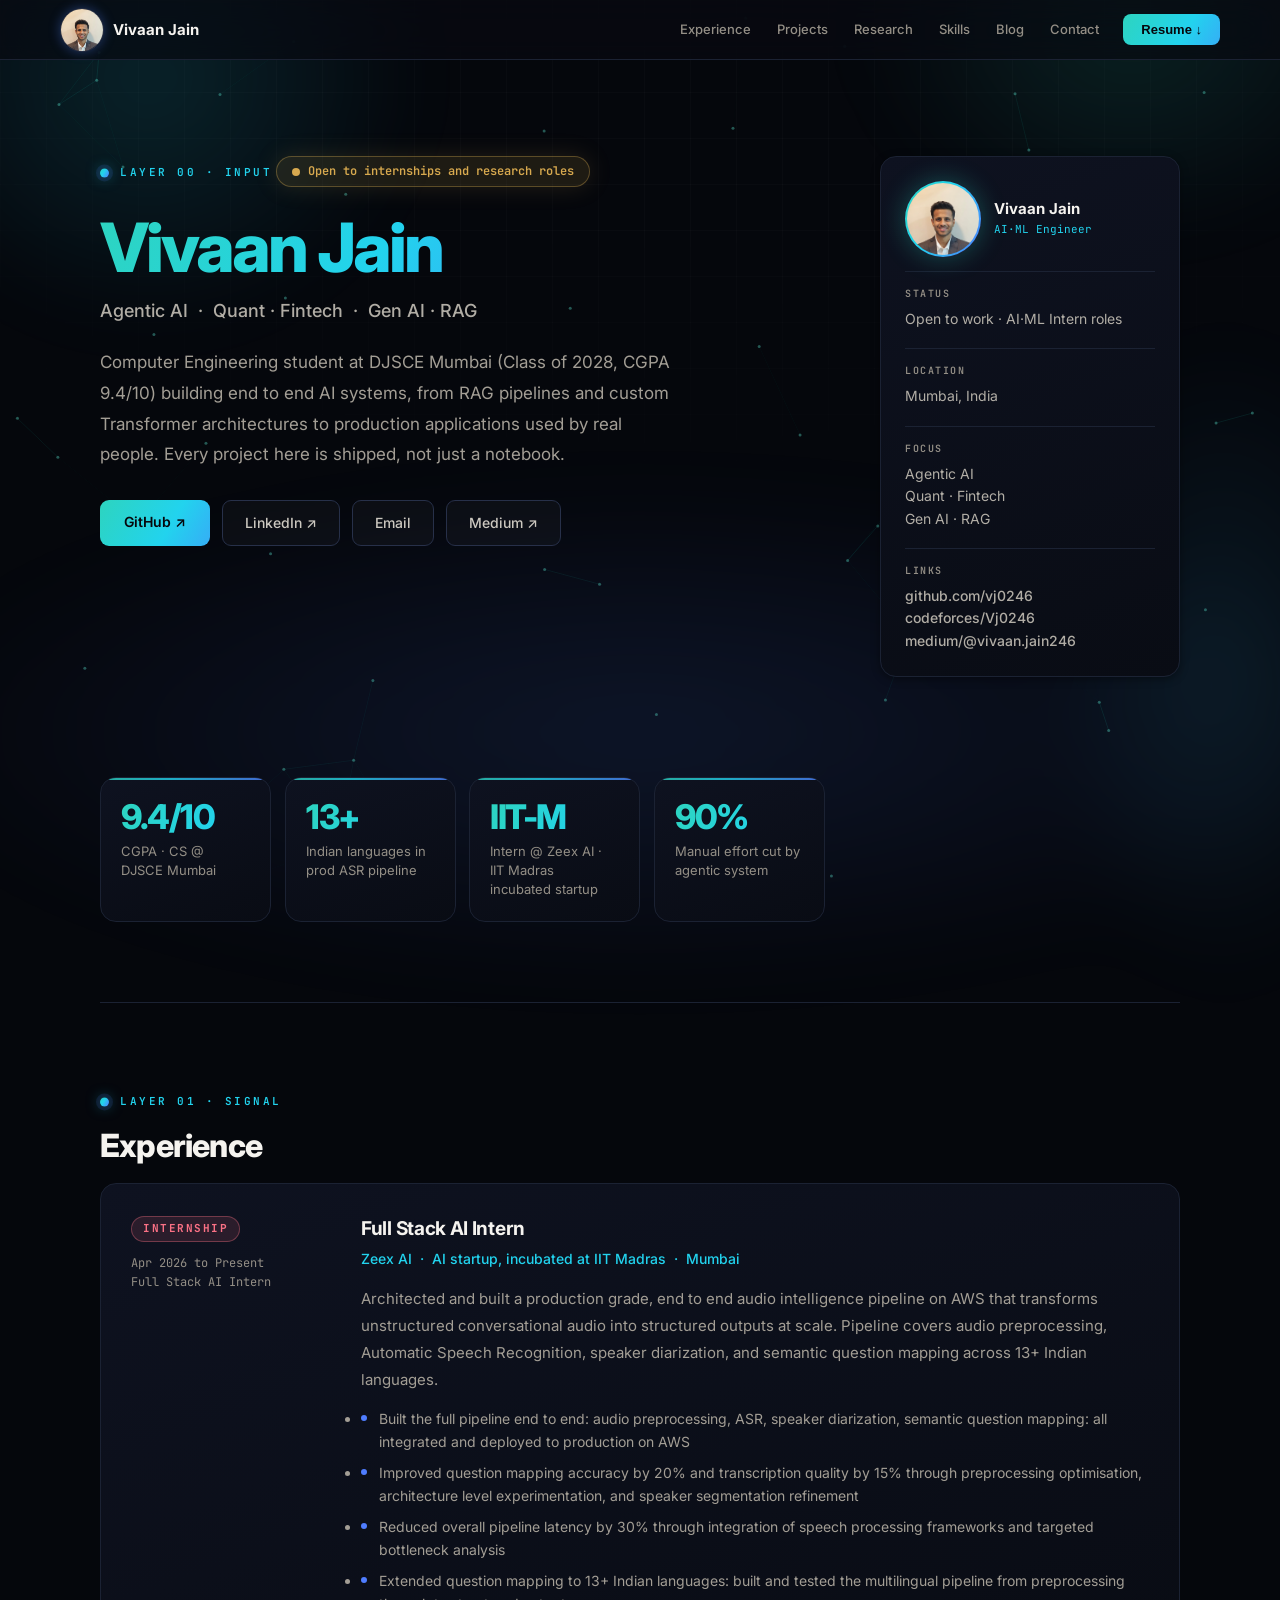
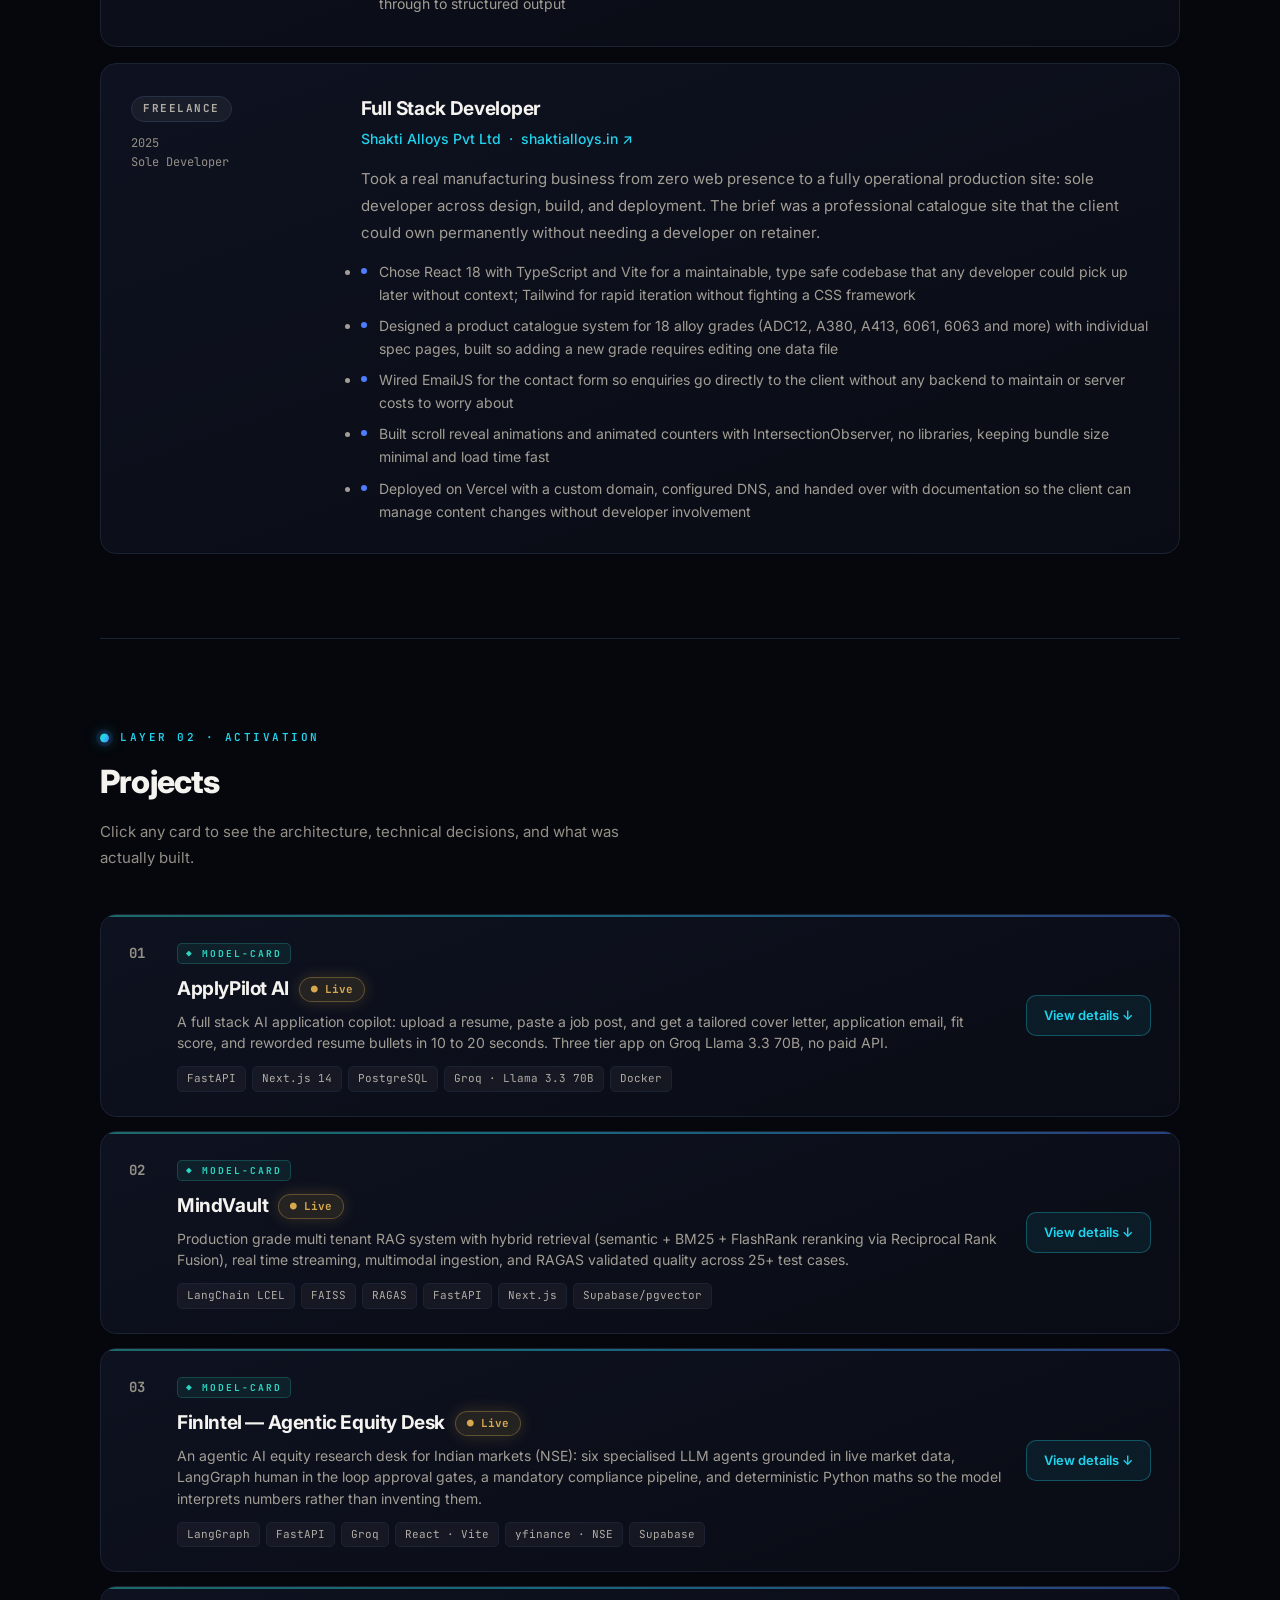
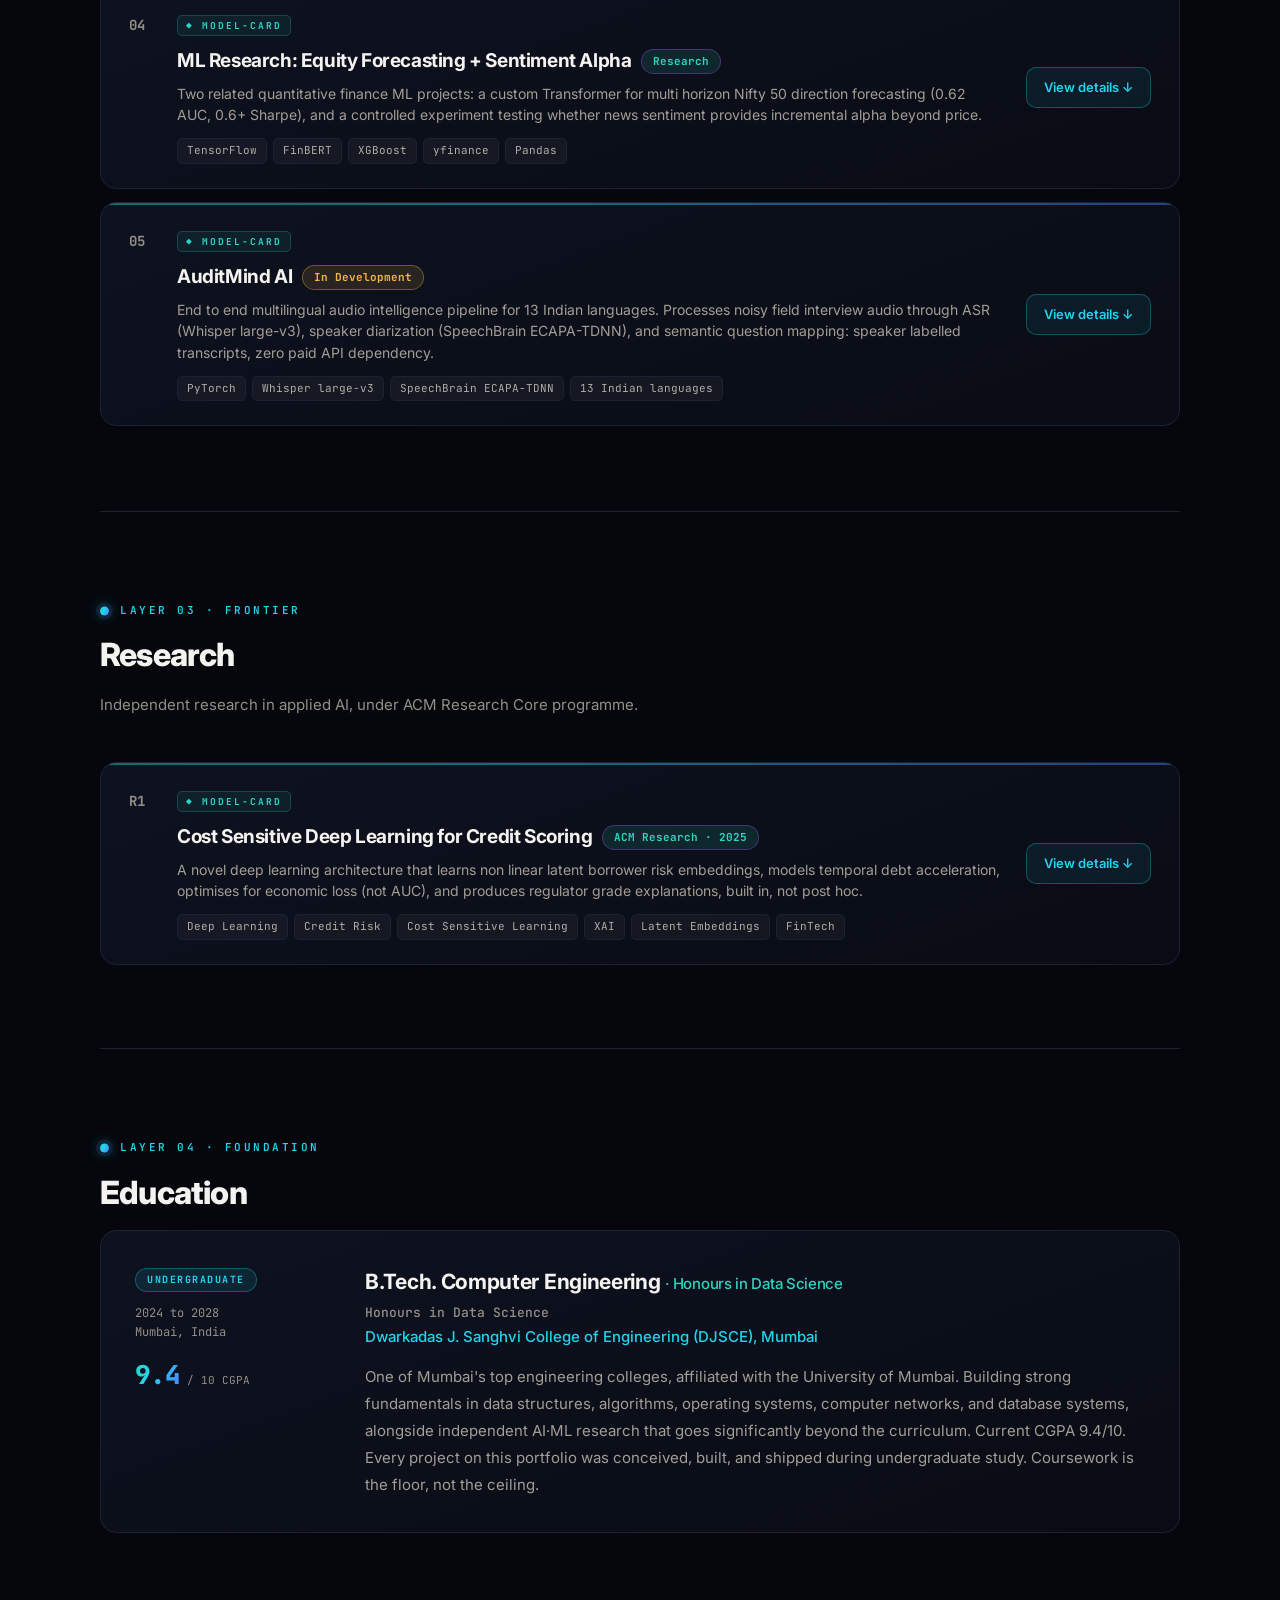
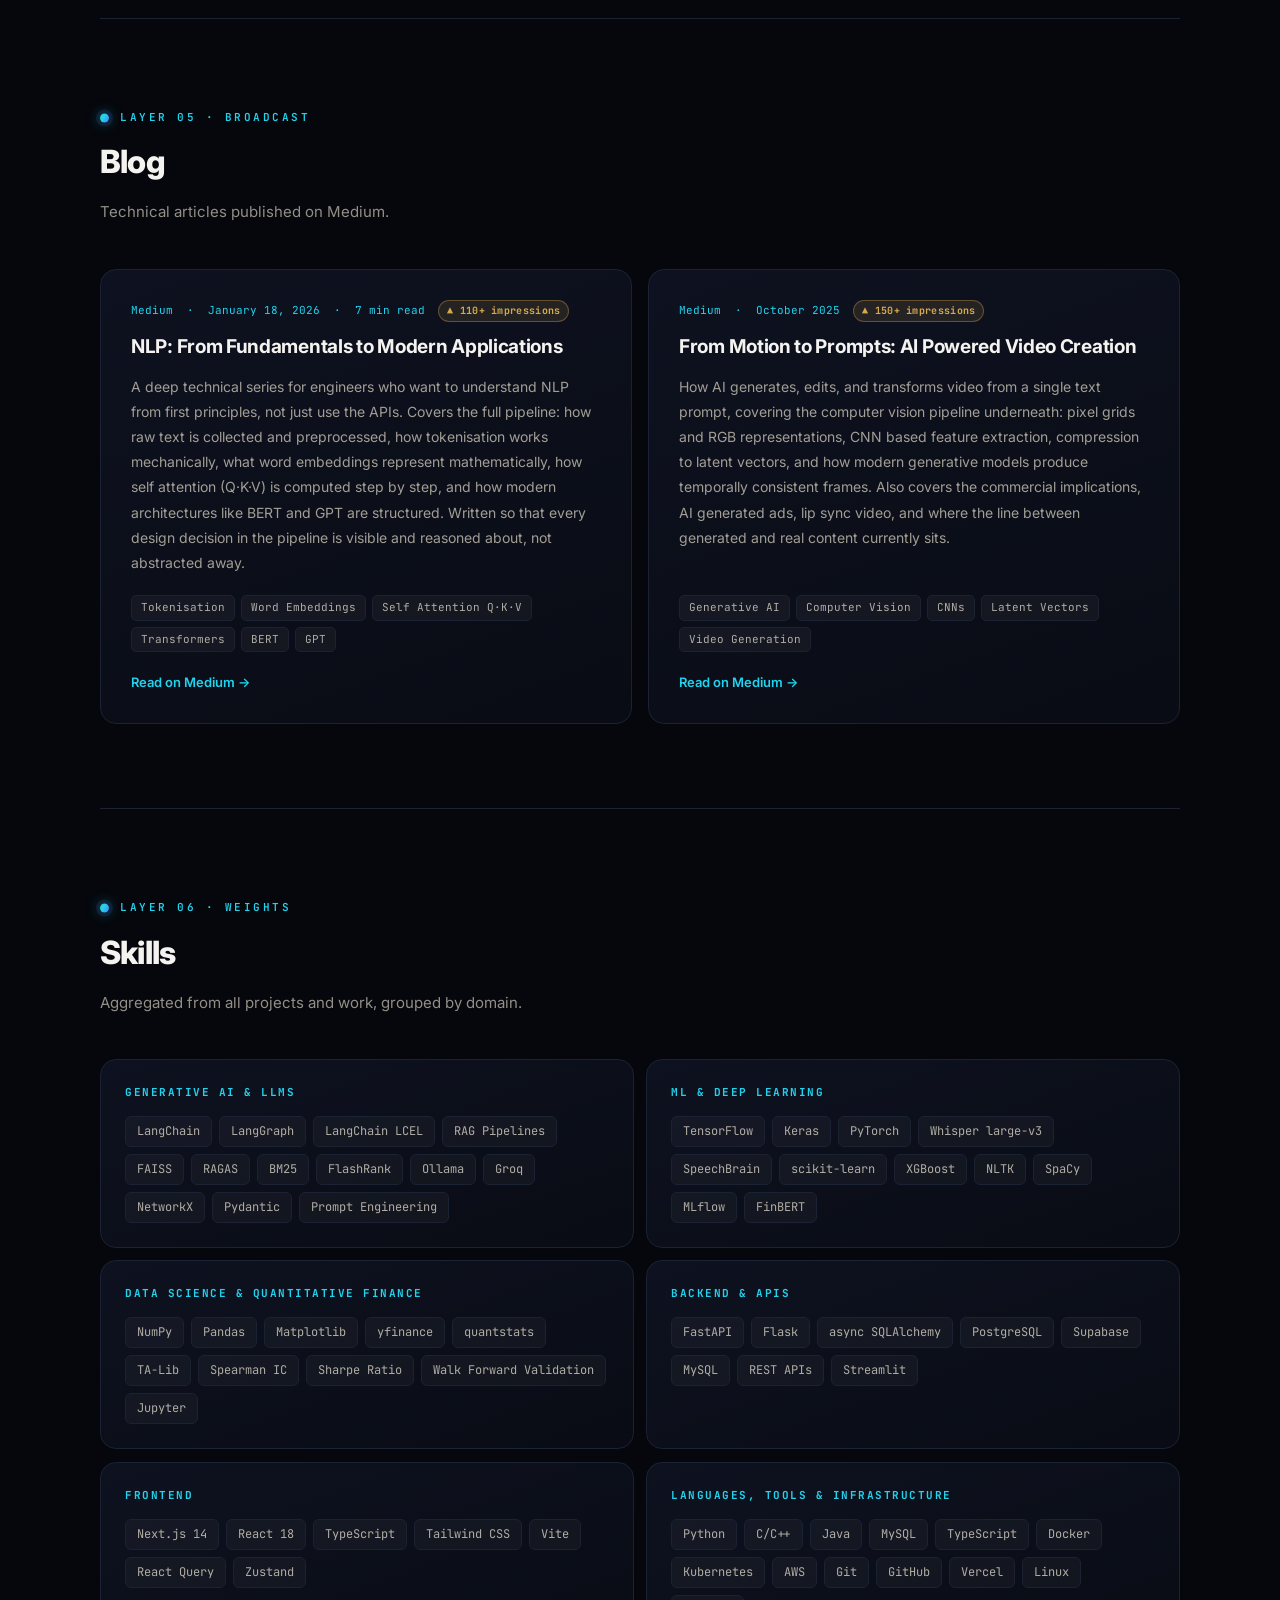
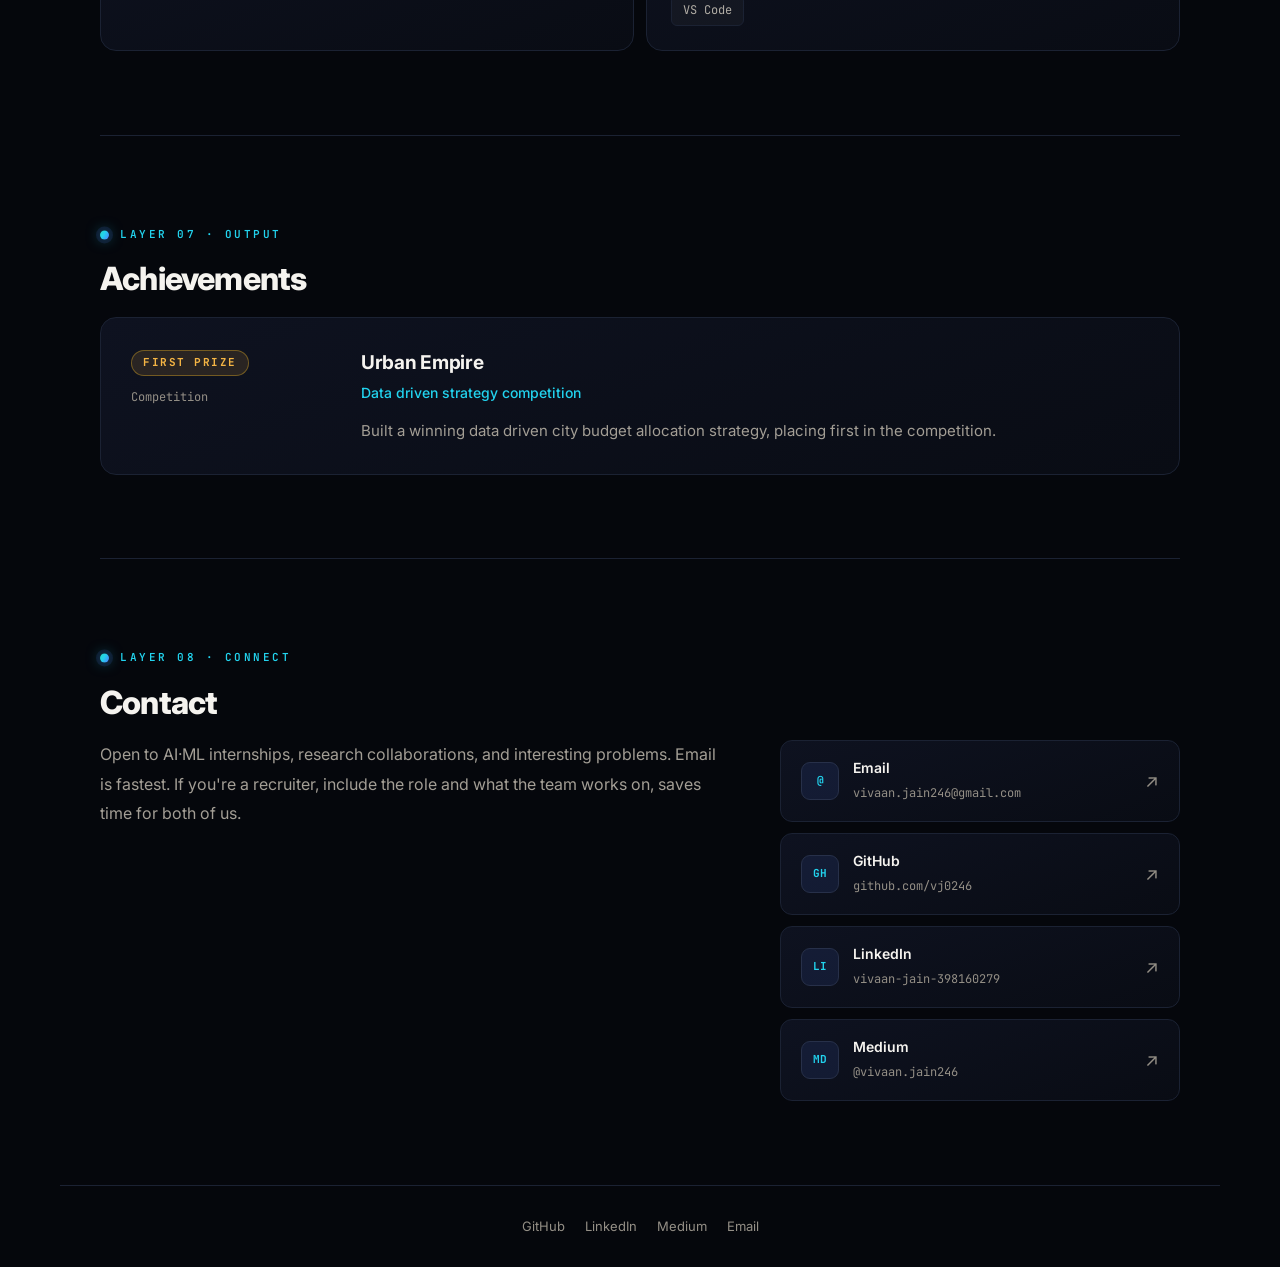
==== index.html @ 907b688e "feat(projects): reorder cards, add FinIntel agentic desk, sync ApplyPilot/MindVault to live repos - " ====
<!DOCTYPE html>
<html lang="en">
<head>
  <meta charset="UTF-8" />
  <meta name="viewport" content="width=device-width, initial-scale=1.0" />
  <title>Vivaan Jain, AI·ML Engineer</title>
  <meta name="description" content="Vivaan Jain, CS student at DJSCE Mumbai building RAG systems, custom Transformers, and production AI applications." />
  <link rel="icon" type="image/svg+xml" href="favicon.svg" />
  <meta name="theme-color" content="#07080d" />
  <link rel="preconnect" href="https://fonts.googleapis.com" />
  <link rel="preconnect" href="https://fonts.gstatic.com" crossorigin />
  <link href="https://fonts.googleapis.com/css2?family=Inter:wght@400;500;600;700;800&family=JetBrains+Mono:wght@400;500;600&display=swap" rel="stylesheet" />
  <link rel="stylesheet" href="css/style.css" />
  <script type="text/javascript">
    (function(c,l,a,r,i,t,y){
        c[a]=c[a]||function(){(c[a].q=c[a].q||[]).push(arguments)};
        t=l.createElement(r);t.async=1;t.src="https://www.clarity.ms/tag/"+i;
        y=l.getElementsByTagName(r)[0];y.parentNode.insertBefore(t,y);
    })(window, document, "clarity", "script", "xf1dtnla6j");
  </script>
</head>
<body>

<!-- ═══ CINEMATIC INTRO ═════════════════════════ -->
<div id="intro" aria-hidden="true">
  <div class="intro-inner">
    <div class="intro-mark"><span class="intro-dot"></span></div>
    <div class="intro-name">Vivaan Jain</div>
    <div class="intro-tag">AI·ML Engineer · Building shipped systems</div>
    <div class="intro-bar"><span></span></div>
    <div class="intro-skip">click anywhere to skip</div>
  </div>
</div>

<!-- ═══ NEURAL FIELD (global animated bg) ═══════ -->
<canvas id="neural-bg" aria-hidden="true"></canvas>
<div id="scroll-progress"></div>

<!-- ═══ NAV ═════════════════════════════════════ -->
<nav>
  <div class="nav-inner">
    <a class="nav-name" href="#hero"><img src="assets/vivaan.png" class="nav-avatar" alt="" />Vivaan Jain</a>
    <button class="nav-hamburger" id="hamburger" aria-label="Toggle menu"><span></span><span></span><span></span></button>
    <div class="nav-links" id="navLinks">
      <a href="#experience">Experience</a>
      <a href="#projects">Projects</a>
      <a href="#research">Research</a>
      <a href="#skills">Skills</a>
      <a href="#blog">Blog</a>
      <a href="#contact">Contact</a>
      <button class="nav-resume" onclick="document.getElementById('resumeModal').classList.add('open')">Resume ↓</button>
    </div>
  </div>
</nav>

<main class="page">

<!-- ═══ HERO ════════════════════════════════════ -->
<section id="hero">
  <div class="hero-left" data-reveal>
    <p class="section-eyebrow hero-eyebrow">Layer 00 · Input</p>
    <div class="status-pill">
      <span class="status-dot"></span>
      Open to internships and research roles
    </div>
    <h1 class="hero-name"><span class="grad-text">Vivaan Jain</span></h1>
    <p class="hero-role">Agentic AI &nbsp;·&nbsp; Quant · Fintech &nbsp;·&nbsp; Gen AI · RAG</p>
    <p class="hero-bio">
      Computer Engineering student at DJSCE Mumbai (Class of 2028, CGPA 9.4/10)
      building end to end AI systems, from RAG pipelines and custom Transformer
      architectures to production applications used by real people. Every project
      here is shipped, not just a notebook.
    </p>
    <div class="hero-ctas">
      <a href="https://github.com/vj0246" target="_blank" rel="noopener" class="btn-primary">GitHub ↗</a>
      <a href="https://www.linkedin.com/in/vivaan-jain-398160279" target="_blank" rel="noopener" class="btn-outline">LinkedIn ↗</a>
      <a href="mailto:vivaan.jain246@gmail.com" class="btn-outline">Email</a>
      <a href="https://medium.com/@vivaan.jain246" target="_blank" rel="noopener" class="btn-outline">Medium ↗</a>
    </div>
  </div>
  <div class="hero-sidebar d1" data-reveal>
    <div class="sidebar-id">
      <img src="assets/vivaan.png" alt="Vivaan Jain" class="avatar" loading="lazy" />
      <div>
        <div class="sid-name">Vivaan Jain</div>
        <div class="sid-role">AI·ML Engineer</div>
      </div>
    </div>
    <hr class="info-div">
    <div class="info-row">
      <div class="info-label">Status</div>
      <div class="info-val">Open to work · AI·ML Intern roles</div>
    </div>
    <hr class="info-div">
    <div class="info-row">
      <div class="info-label">Location</div>
      <div class="info-val">Mumbai, India</div>
    </div>
    <hr class="info-div">
    <div class="info-row">
      <div class="info-label">Focus</div>
      <div class="info-val">Agentic AI<br>Quant · Fintech<br>Gen AI · RAG</div>
    </div>
    <hr class="info-div">
    <div class="info-row">
      <div class="info-label">Links</div>
      <div class="info-val">
        <a href="https://github.com/vj0246" target="_blank" rel="noopener">github.com/vj0246</a><br>
        <a href="https://codeforces.com/profile/Vj0246" target="_blank" rel="noopener">codeforces/Vj0246</a><br>
        <a href="https://medium.com/@vivaan.jain246" target="_blank" rel="noopener">medium/@vivaan.jain246</a>
      </div>
    </div>
  </div>

  <div class="highlights">
    <div class="hl-card" data-reveal>
      <div class="hl-num grad-text" data-count="9.4" data-suffix="/10">0</div>
      <div class="hl-label">CGPA · CS @ DJSCE Mumbai</div>
    </div>
    <div class="hl-card d1" data-reveal>
      <div class="hl-num grad-text" data-count="13" data-suffix="+">0</div>
      <div class="hl-label">Indian languages in prod ASR pipeline</div>
    </div>
    <div class="hl-card d2" data-reveal>
      <div class="hl-num grad-text">IIT-M</div>
      <div class="hl-label">Intern @ Zeex AI · IIT Madras incubated startup</div>
    </div>
    <div class="hl-card d3" data-reveal>
      <div class="hl-num grad-text" data-count="90" data-suffix="%">0</div>
      <div class="hl-label">Manual effort cut by agentic system</div>
    </div>
  </div>
</section>


<section id="experience">
  <p class="section-eyebrow">Layer 01 · Signal</p>
  <h2 class="section-title">Experience</h2>

  <div class="exp-list">

    <!-- Zeex AI -->
    <div class="exp-card">
      <div class="exp-left">
        <span class="exp-badge intern">Internship</span>
        <div class="exp-period">Apr 2026 to Present<br>Full Stack AI Intern</div>
      </div>
      <div class="exp-right">
        <div class="exp-title">Full Stack AI Intern</div>
        <div class="exp-company">Zeex AI &nbsp;·&nbsp; AI startup, incubated at IIT Madras &nbsp;·&nbsp; Mumbai</div>
        <p class="exp-desc">
          Architected and built a production grade, end to end audio intelligence pipeline on AWS
          that transforms unstructured conversational audio into structured outputs at scale.
          Pipeline covers audio preprocessing, Automatic Speech Recognition, speaker diarization,
          and semantic question mapping across 13+ Indian languages.
        </p>
        <ul class="exp-bullets">
          <li>Built the full pipeline end to end: audio preprocessing, ASR, speaker diarization, semantic question mapping: all integrated and deployed to production on AWS</li>
          <li>Improved question mapping accuracy by 20% and transcription quality by 15% through preprocessing optimisation, architecture level experimentation, and speaker segmentation refinement</li>
          <li>Reduced overall pipeline latency by 30% through integration of speech processing frameworks and targeted bottleneck analysis</li>
          <li>Extended question mapping to 13+ Indian languages: built and tested the multilingual pipeline from preprocessing through to structured output</li>
        </ul>
      </div>
    </div>

    <!-- Shakti Alloys -->
    <div class="exp-card">
      <div class="exp-left">
        <span class="exp-badge freelance">Freelance</span>
        <div class="exp-period">2025<br>Sole Developer</div>
      </div>
      <div class="exp-right">
        <div class="exp-title">Full Stack Developer</div>
        <div class="exp-company">Shakti Alloys Pvt Ltd &nbsp;·&nbsp; <a href="https://www.shaktialloys.in" target="_blank" rel="noopener">shaktialloys.in ↗</a></div>
        <p class="exp-desc">
          Took a real manufacturing business from zero web presence to a fully operational
          production site: sole developer across design, build, and deployment.
          The brief was a professional catalogue site that the client could own permanently
          without needing a developer on retainer.
        </p>
        <ul class="exp-bullets">
          <li>Chose React 18 with TypeScript and Vite for a maintainable, type safe codebase that any developer could pick up later without context; Tailwind for rapid iteration without fighting a CSS framework</li>
          <li>Designed a product catalogue system for 18 alloy grades (ADC12, A380, A413, 6061, 6063 and more) with individual spec pages, built so adding a new grade requires editing one data file</li>
          <li>Wired EmailJS for the contact form so enquiries go directly to the client without any backend to maintain or server costs to worry about</li>
          <li>Built scroll reveal animations and animated counters with IntersectionObserver, no libraries, keeping bundle size minimal and load time fast</li>
          <li>Deployed on Vercel with a custom domain, configured DNS, and handed over with documentation so the client can manage content changes without developer involvement</li>
        </ul>
      </div>
    </div>

  </div>
</section>


<section id="projects">
  <p class="section-eyebrow">Layer 02 · Activation</p>
  <h2 class="section-title">Projects</h2>
  <p class="section-sub">Click any card to see the architecture, technical decisions, and what was actually built.</p>

  <div class="proj-list">

    <details class="proj-card" id="proj-applypilot">
      <summary class="proj-summary">
        <div class="ps-left">
          <span class="proj-num">01</span>
          <div class="proj-info">
            <div class="proj-title-row">
              <span class="proj-name">ApplyPilot AI</span>
              <span class="badge live">● Live</span>
            </div>
            <p class="proj-tagline">A full stack AI application copilot: upload a resume, paste a job post, and get a tailored cover letter, application email, fit score, and reworded resume bullets in 10 to 20 seconds. Three tier app on Groq Llama 3.3 70B, no paid API.</p>
            <div class="proj-tags">
              <span class="tag">FastAPI</span><span class="tag">Next.js 14</span>
              <span class="tag">PostgreSQL</span><span class="tag">Groq · Llama 3.3 70B</span>
              <span class="tag">Docker</span>
            </div>
          </div>
        </div>
        <span class="expand-label">
          <span class="close-text">View details ↓</span>
          <span class="open-text">Close ↑</span>
        </span>
      </summary>

      <div class="proj-detail">
        <div>
          <div class="detail-block">
            <div class="detail-h">What it does</div>
            <div class="detail-text">
              <p>Upload a resume, paste a job posting, and in 10 to 20 seconds ApplyPilot returns a cover letter, an application email, a fit score, adapted resume bullets, and grounded answers to custom application questions. Resume and job parsing extract structured profiles; the fit score is computed in plain Python before any model call; generation runs through Groq's free Llama 3.3 70B. A real status pipeline (ready → approved → submitted → interviewing → offered/rejected) tracks every application.</p>
              <p>The AI never invents experience. Resume adaptation carries explicit prompt level constraints: reword existing bullets to hit JD keywords, never add a skill or change a date. It was tested specifically by feeding a resume missing an obvious JD keyword to confirm it reframes rather than fabricates.</p>
            </div>
          </div>

          <div class="detail-block">
            <div class="detail-h">Architecture</div>
            <div class="arch-diagram">
              <div class="arch-flow">
                <div class="arch-node">Next.js 14<br><small>upload · paste JD</small></div>
                <span class="arch-arr">→</span>
                <div class="arch-node key">FastAPI<br><small>JWT REST · BackgroundTasks</small></div>
                <span class="arch-arr">→</span>
                <div class="arch-node key">Groq · Llama 3.3 70B<br><small>3 sequential calls</small></div>
                <span class="arch-arr">→</span>
                <div class="arch-node">PostgreSQL<br><small>profiles · application state</small></div>
              </div>
              <div class="arch-note">
                Fit scoring is pure Python skill set intersection before any LLM call: transparent and fast, and it tells the user exactly why the score is what it is.
                Three Groq calls per application (cover letter, email, resume adaptation) run sequentially inside one FastAPI BackgroundTask: no queue, no broker.
                The whole stack runs in three Docker containers via Docker Compose; PostgreSQL persists profiles, documents, and lifecycle across five tables.
                Groq free tier (Llama 3.3 70B) for every generation: no OpenAI key, no per call cost.
              </div>
            </div>
          </div>

          <div class="detail-block">
            <div class="detail-h">Technical depth</div>
            <ul class="detail-bullets">
              <li>Three tier app: Next.js 14 frontend with polling based state, JWT secured REST to a FastAPI backend, PostgreSQL for persistence: no unnecessary moving parts</li>
              <li>Fit score is deterministic Python (skill set intersection) computed before any LLM call: transparent and explainable rather than an opaque embedding similarity</li>
              <li>Three Groq calls per application run sequentially inside one FastAPI BackgroundTask: no Celery, no Redis, no broker: genuinely sufficient at this scale</li>
              <li>Original design used Celery + Redis + LangGraph + Ollama: scrapped after testing because five extra containers and a message broker added complexity with no benefit, cut to BackgroundTasks + Groq</li>
              <li>Resume adaptation is constrained at the prompt level to reword existing bullets only, never fabricate skills or dates: verified by adversarial testing with a missing keyword</li>
            </ul>
          </div>
        </div>

        <div class="detail-sidebar">
          <div class="sidebar-block">
            <div class="sb-label">Stack</div>
            <div class="sb-tags">
              <span class="tag">FastAPI</span><span class="tag">SQLAlchemy 2</span>
              <span class="tag">PostgreSQL 16</span><span class="tag">Next.js 14</span>
              <span class="tag">TypeScript</span><span class="tag">React Query</span>
              <span class="tag">Zustand</span><span class="tag">Tailwind</span>
              <span class="tag">Groq · Llama 3.3 70B</span>
              <span class="tag">Docker Compose</span><span class="tag">JWT</span>
            </div>
          </div>
          <div class="sidebar-block">
            <div class="sb-label">Key metrics</div>
            <div class="sb-metrics">
              <div class="metric-row"><span class="metric-label">Time per application</span><span class="metric-val">10–20s</span></div>
              <div class="metric-row"><span class="metric-label">Groq calls / application</span><span class="metric-val">3</span></div>
              <div class="metric-row"><span class="metric-label">Free tier throughput</span><span class="metric-val">14,400 req/min</span></div>
              <div class="metric-row"><span class="metric-label">Containers</span><span class="metric-val">3</span></div>
            </div>
          </div>
          <div class="sidebar-block">
            <div class="sb-label">Links</div>
            <a href="https://github.com/vj0246/ApplyPilot-AI" target="_blank" rel="noopener" class="sb-link">GitHub Repository <span>↗</span></a>
            <a href="https://applypilot.vercel.app" target="_blank" rel="noopener" class="sb-link">Live Demo <span>↗</span></a>
          </div>
        </div>
      </div>
    </details>

    <details class="proj-card" id="proj-mindvault">
      <summary class="proj-summary">
        <div class="ps-left">
          <span class="proj-num">02</span>
          <div class="proj-info">
            <div class="proj-title-row">
              <span class="proj-name">MindVault</span>
              <span class="badge live">● Live</span>
            </div>
            <p class="proj-tagline">Production grade multi tenant RAG system with hybrid retrieval (semantic + BM25 + FlashRank reranking via Reciprocal Rank Fusion), real time streaming, multimodal ingestion, and RAGAS validated quality across 25+ test cases.</p>
            <div class="proj-tags">
              <span class="tag">LangChain LCEL</span><span class="tag">FAISS</span>
              <span class="tag">RAGAS</span><span class="tag">FastAPI</span>
              <span class="tag">Next.js</span><span class="tag">Supabase/pgvector</span>
            </div>
          </div>
        </div>
        <span class="expand-label">
          <span class="close-text">View details ↓</span>
          <span class="open-text">Close ↑</span>
        </span>
      </summary>

      <div class="proj-detail">
        <div>
          <div class="detail-block">
            <div class="detail-h">What it does</div>
            <div class="detail-text">
              <p>A multi tenant RAG system where users upload documents and query them with natural language. Under the hood it uses three retrieval methods fused together: semantic vector search, BM25 keyword matching, and FlashRank cross encoder reranking combined via Reciprocal Rank Fusion. This eliminates the blind spots that any single retrieval method has. Real time streaming responses, multimodal document and image ingestion, shareable conversation links.</p>
              <p>Built to run reliably on constrained 512MB infrastructure. Diagnosed and resolved 6+ critical production incidents including memory leaks, race conditions, and rate limit cascades. RAGAS evaluation suite covers faithfulness, context precision, and context recall across 25+ test cases.</p>
            </div>
          </div>

          <div class="detail-block">
            <div class="detail-h">Architecture</div>
            <div class="arch-diagram">
              <div class="arch-flow">
                <div class="arch-node">Document<br><small>PDF · image · text</small></div>
                <span class="arch-arr">→</span>
                <div class="arch-node">Chunker<br><small>500 chars</small></div>
                <span class="arch-arr">→</span>
                <div class="arch-node key">3 Retrievers<br><small>FAISS · BM25 · FlashRank</small></div>
                <span class="arch-arr">→</span>
                <div class="arch-node key">RRF Fusion<br><small>Reciprocal Rank Fusion</small></div>
                <span class="arch-arr">→</span>
                <div class="arch-node">LLM<br><small>streaming</small></div>
              </div>
              <div class="arch-note">
                Parallel async retrieval across all three methods, selective LLM call pruning on low confidence chunks: 40% reduction in query latency.
                Intent classification and context aware query rewriting before retrieval. Cross session conversational memory with rolling summarisation.
                Knowledge graph layer (NetworkX) extracts typed entity relationships across 50+ concept nodes per document, rendered as interactive graph UI.
                Multi tenant: Supabase/pgvector with row level security, every query scoped to authenticated user at database level.
              </div>
            </div>
          </div>

          <div class="detail-block">
            <div class="detail-h">Technical depth</div>
            <ul class="detail-bullets">
              <li>Hybrid retrieval via Reciprocal Rank Fusion: FAISS semantic search, BM25 keyword matching, and FlashRank cross encoder reranking each run in parallel, results fused to eliminate single method blind spots</li>
              <li>40% query latency reduction through parallel async retrieval and selective LLM call pruning on chunks below a confidence threshold</li>
              <li>RAGAS evaluation suite: automated faithfulness, context precision, and context recall scoring across 25+ curated test cases, run on every significant change</li>
              <li>6+ critical production incidents resolved: memory leaks from embedding model loading, race conditions in concurrent session writes, rate limit cascades under burst load: zero downtime reliability on 512MB infrastructure</li>
              <li>Knowledge graph construction from LLM extracted typed entity relationships across 50+ concept nodes, stored in NetworkX, rendered as interactive node graph in Next.js frontend</li>
              <li>Intent classification chain rewrites ambiguous or context dependent queries before retrieval, improving relevance without the user needing to rephrase</li>
            </ul>
          </div>
        </div>

        <div class="detail-sidebar">
          <div class="sidebar-block">
            <div class="sb-label">Stack</div>
            <div class="sb-tags">
              <span class="tag">Python</span><span class="tag">FastAPI</span>
              <span class="tag">LangChain LCEL</span><span class="tag">FAISS</span>
              <span class="tag">BM25</span><span class="tag">FlashRank</span>
              <span class="tag">RAGAS</span><span class="tag">NetworkX</span>
              <span class="tag">Pydantic</span><span class="tag">Ollama</span>
              <span class="tag">Next.js</span><span class="tag">TypeScript</span>
              <span class="tag">Supabase/pgvector</span><span class="tag">Vercel</span>
            </div>
          </div>
          <div class="sidebar-block">
            <div class="sb-label">Key metrics</div>
            <div class="sb-metrics">
              <div class="metric-row"><span class="metric-label">Query latency</span><span class="metric-val">40% faster</span></div>
              <div class="metric-row"><span class="metric-label">RAGAS test cases</span><span class="metric-val">25+</span></div>
              <div class="metric-row"><span class="metric-label">Prod incidents fixed</span><span class="metric-val">6+</span></div>
              <div class="metric-row"><span class="metric-label">Concept nodes</span><span class="metric-val">50+</span></div>
            </div>
          </div>
          <div class="sidebar-block">
            <div class="sb-label">Links</div>
            <a href="https://github.com/vj0246/MindVault" target="_blank" rel="noopener" class="sb-link">GitHub Repository <span>↗</span></a>
            <a href="https://mind-vault-red.vercel.app/" target="_blank" rel="noopener" class="sb-link">Live Demo <span>↗</span></a>
          </div>
        </div>
      </div>
    </details>

    <details class="proj-card" id="proj-finintel">
      <summary class="proj-summary">
        <div class="ps-left">
          <span class="proj-num">03</span>
          <div class="proj-info">
            <div class="proj-title-row">
              <span class="proj-name">FinIntel — Agentic Equity Desk</span>
              <span class="badge live">● Live</span>
            </div>
            <p class="proj-tagline">An agentic AI equity research desk for Indian markets (NSE): six specialised LLM agents grounded in live market data, LangGraph human in the loop approval gates, a mandatory compliance pipeline, and deterministic Python maths so the model interprets numbers rather than inventing them.</p>
            <div class="proj-tags">
              <span class="tag">LangGraph</span><span class="tag">FastAPI</span>
              <span class="tag">Groq</span><span class="tag">React · Vite</span>
              <span class="tag">yfinance · NSE</span><span class="tag">Supabase</span>
            </div>
          </div>
        </div>
        <span class="expand-label">
          <span class="close-text">View details ↓</span>
          <span class="open-text">Close ↑</span>
        </span>
      </summary>

      <div class="proj-detail">
        <div>
          <div class="detail-block">
            <div class="detail-h">What it does</div>
            <div class="detail-text">
              <p>FinIntel is a multi agent system for equity research on India's National Stock Exchange. A fleet of specialised LLM agents, each grounded in live market data, lets a user analyse a single stock, screen the market by custom criteria, audit portfolio risk, or request a full research report. A five question suitability profile gates every recommendation against the user's stated risk tolerance, and human in the loop approval gates keep a person in control of consequential steps.</p>
              <p>Every output passes a mandatory compliance pipeline: input validation, semantic screening, grounded rewrites that avoid fabrication, PII scrubbing, and SEBI style disclaimers. Deterministic mathematics (volatility, Sharpe, beta, drawdown, CAGR, XIRR, stress tests) is computed in Python; the LLM interprets the results rather than performing the arithmetic, which removes a whole class of hallucination.</p>
            </div>
          </div>

          <div class="detail-block">
            <div class="detail-h">Agentic architecture</div>
            <div class="arch-diagram">
              <div class="arch-flow">
                <div class="arch-node">Query<br><small>React · SSE</small></div>
                <span class="arch-arr">→</span>
                <div class="arch-node">Rate limit + Auth<br><small>PBKDF2 · Supabase</small></div>
                <span class="arch-arr">→</span>
                <div class="arch-node key">6 Agents<br><small>ReAct · 31 tools</small></div>
                <span class="arch-arr">→</span>
                <div class="arch-node key">LangGraph<br><small>interrupt() human gate</small></div>
                <span class="arch-arr">→</span>
                <div class="arch-node key">Compliance<br><small>PII scrub · SEBI</small></div>
                <span class="arch-arr">→</span>
                <div class="arch-node">Response<br><small>streamed · sourced</small></div>
              </div>
              <div class="arch-note">
                LangGraph StateGraph checkpoints state and calls interrupt() to pause for human approval; the user approves, redirects, or stops via Command(resume=...) on four agents (desk, war room, portfolio auditor, task).
                Deterministic maths runs in Python behind a TTL cache; the LLM only interprets the numbers, never computes them.
                Groq multi key failover pool for resilience; data from yfinance, Screener.in, and NSE with labelled sample fallback when live feeds are unreachable.
              </div>
            </div>
          </div>

          <div class="detail-block">
            <div class="detail-h">Technical depth</div>
            <ul class="detail-bullets">
              <li>Six interactive agents (Analyst, Brief, Discover, Portfolio, War Room, Report) across a seven tab desk; the ReAct chat agent exposes 31 grounded tools</li>
              <li>LangGraph StateGraph with interrupt() / Command(resume=...) human in the loop on four agents: the graph checkpoints, pauses for approval, and resumes without losing state</li>
              <li>Mandatory compliance pipeline on every output: input validation, semantic screening, grounded rewrite of unsourced claims, PII scrubbing, and SEBI style disclaimers</li>
              <li>Deterministic quant maths in Python (volatility, Sharpe, beta, RSI, drawdown, CAGR, XIRR, stress test factors); the LLM interprets results rather than doing arithmetic, cutting hallucination risk</li>
              <li>Five question suitability questionnaire builds a per user risk profile that gates recommendations; a Groq multi key failover pool and a TTL cache for deterministic calls keep it resilient and cheap</li>
            </ul>
          </div>
        </div>

        <div class="detail-sidebar">
          <div class="sidebar-block">
            <div class="sb-label">Stack</div>
            <div class="sb-tags">
              <span class="tag">Python</span><span class="tag">FastAPI</span>
              <span class="tag">LangGraph</span><span class="tag">Groq</span>
              <span class="tag">React</span><span class="tag">Vite</span>
              <span class="tag">SSE</span><span class="tag">yfinance</span>
              <span class="tag">Screener.in</span><span class="tag">NSE India</span>
              <span class="tag">Supabase</span><span class="tag">PBKDF2</span>
              <span class="tag">Render</span><span class="tag">Vercel</span>
            </div>
          </div>
          <div class="sidebar-block">
            <div class="sb-label">Key metrics</div>
            <div class="sb-metrics">
              <div class="metric-row"><span class="metric-label">Interactive agents</span><span class="metric-val">6</span></div>
              <div class="metric-row"><span class="metric-label">ReAct tools</span><span class="metric-val">31</span></div>
              <div class="metric-row"><span class="metric-label">Human in the loop agents</span><span class="metric-val">4</span></div>
              <div class="metric-row"><span class="metric-label">Desk tabs</span><span class="metric-val">7</span></div>
              <div class="metric-row"><span class="metric-label">Suitability questions</span><span class="metric-val">5</span></div>
            </div>
          </div>
          <div class="sidebar-block">
            <div class="sb-label">Links</div>
            <a href="https://github.com/vj0246/FinIntel" target="_blank" rel="noopener" class="sb-link">GitHub Repository <span>↗</span></a>
            <a href="https://mumpy-demo.vercel.app" target="_blank" rel="noopener" class="sb-link">Live Demo <span>↗</span></a>
          </div>
        </div>
      </div>
    </details>

    <details class="proj-card" id="proj-ml-research">
      <summary class="proj-summary">
        <div class="ps-left">
          <span class="proj-num">04</span>
          <div class="proj-info">
            <div class="proj-title-row">
              <span class="proj-name">ML Research: Equity Forecasting + Sentiment Alpha</span>
              <span class="badge research">Research</span>
            </div>
            <p class="proj-tagline">Two related quantitative finance ML projects: a custom Transformer for multi horizon Nifty 50 direction forecasting (0.62 AUC, 0.6+ Sharpe), and a controlled experiment testing whether news sentiment provides incremental alpha beyond price.</p>
            <div class="proj-tags">
              <span class="tag">TensorFlow</span><span class="tag">FinBERT</span>
              <span class="tag">XGBoost</span><span class="tag">yfinance</span><span class="tag">Pandas</span>
            </div>
          </div>
        </div>
        <span class="expand-label">
          <span class="close-text">View details ↓</span>
          <span class="open-text">Close ↑</span>
        </span>
      </summary>

      <div class="proj-detail">
        <div>
          <div class="detail-block">
            <div class="detail-h">Project 1: Multi Horizon Transformer for Nifty 50</div>
            <div class="detail-text">
              <p>A Transformer encoder built from scratch in TensorFlow that outputs directional forecasts for 4 horizons simultaneously: 1, 5, 10, and 20 trading days: from one forward pass. Trained on 4,900+ trading days (Jan 2006–Feb 2026). FinBERT news sentiment fused as a parallel signal. Achieved 0.62 AUC and 0.6+ non overlapping long short Sharpe on the held out test set.</p>
            </div>
          </div>

          <div class="detail-block">
            <div class="detail-h">Architecture: Transformer</div>
            <div class="arch-diagram">
              <div class="arch-flow">
                <div class="arch-node">18yr OHLCV<br><small>Jan 2006 to Feb 2026</small></div>
                <span class="arch-arr">→</span>
                <div class="arch-node key">16 Features<br><small>OHLCV + technicals</small></div>
                <span class="arch-plus">+</span>
                <div class="arch-node key">FinBERT<br><small>sentiment score</small></div>
                <span class="arch-arr">→</span>
                <div class="arch-node key">Transformer Encoder<br><small>60-day self attention · TensorFlow</small></div>
                <span class="arch-arr">→</span>
                <div class="arch-node">4 Outputs<br><small>1/5/10/20d · 0.62 AUC</small></div>
              </div>
              <div class="arch-note">
                Fully vectorized long short backtesting engine validates economic performance beyond drift.
                Walk forward validation and decile based strategy evaluation ensure no temporal leakage.
                Leakage free scaling applied to all features. 16 quantitative technical factors engineered.
                Compared against XGBoost baseline on same features. 0.6+ non overlapping long short Sharpe.
              </div>
            </div>
          </div>

          <div class="detail-block">
            <div class="detail-h">Project 2: Sentiment Driven Quantitative Alpha Modeling</div>
            <div class="detail-text">
              <p>A rigorous controlled experiment testing a specific hypothesis: does news sentiment provide incremental predictive signal beyond pure price based models in financial markets? Pipeline fuses historical price, volume, and API sourced news sentiment. Found a 5-day return correlation improvement from 0.43 to 0.46 using sentiment features, supported by MAE and RMSE diagnostics and shuffle testing. Conclusion: gains were modest, unstable, and highly sensitive to validation design: which is itself a meaningful finding about the fragile nature of financial signals.</p>
            </div>
          </div>

          <div class="detail-block">
            <div class="detail-h">Technical depth across both projects</div>
            <ul class="detail-bullets">
              <li>TensorFlow throughout: Transformer encoder built from scratch, custom multi head attention, positional encoding, 60-day temporal context window</li>
              <li>Fully vectorized backtesting engine: long short strategy evaluated at decile level without any lookahead: the backtester was built from scratch, not a library</li>
              <li>Walk forward validation: multiple expanding train windows evaluated in sequence, not a single temporal split, providing more robust out of sample estimates</li>
              <li>Leakage free scaling: mean and std computed only on training windows, applied to val/test: prevents a common source of overly optimistic results in finance ML</li>
              <li>Sentiment alpha experiment designed to falsify, not confirm: MAE/RMSE diagnostics and shuffle testing specifically to distinguish genuine signal from validation artefacts</li>
            </ul>
          </div>
        </div>

        <div class="detail-sidebar">
          <div class="sidebar-block">
            <div class="sb-label">Stack</div>
            <div class="sb-tags">
              <span class="tag">Python</span><span class="tag">TensorFlow</span>
              <span class="tag">FinBERT</span><span class="tag">XGBoost</span>
              <span class="tag">Pandas</span><span class="tag">NumPy</span>
              <span class="tag">scikit-learn</span><span class="tag">yfinance</span>
              <span class="tag">quantstats</span><span class="tag">Jupyter</span>
            </div>
          </div>
          <div class="sidebar-block">
            <div class="sb-label">Key metrics</div>
            <div class="sb-metrics">
              <div class="metric-row"><span class="metric-label">AUC (Transformer)</span><span class="metric-val">0.62</span></div>
              <div class="metric-row"><span class="metric-label">L/S Sharpe</span><span class="metric-val">0.6+</span></div>
              <div class="metric-row"><span class="metric-label">Training days</span><span class="metric-val">4,900+</span></div>
              <div class="metric-row"><span class="metric-label">Features</span><span class="metric-val">16</span></div>
              <div class="metric-row"><span class="metric-label">Sentiment correlation</span><span class="metric-val">0.43 → 0.46</span></div>
            </div>
          </div>
          <div class="sidebar-block">
            <div class="sb-label">Links</div>
            <a href="https://github.com/vj0246/Multi-Horizon-Transformer-for-Systematic-Equity-Direction-Forecasting" target="_blank" rel="noopener" class="sb-link">Transformer GitHub <span>↗</span></a>
            <a href="https://github.com/vj0246/Text-Sentiment-Classification-System" target="_blank" rel="noopener" class="sb-link">Sentiment GitHub <span>↗</span></a>
          </div>
        </div>
      </div>
    </details>

    <details class="proj-card" id="proj-auditmind">
      <summary class="proj-summary">
        <div class="ps-left">
          <span class="proj-num">05</span>
          <div class="proj-info">
            <div class="proj-title-row">
              <span class="proj-name">AuditMind AI</span>
              <span class="badge progress">In Development</span>
            </div>
            <p class="proj-tagline">End to end multilingual audio intelligence pipeline for 13 Indian languages. Processes noisy field interview audio through ASR (Whisper large-v3), speaker diarization (SpeechBrain ECAPA-TDNN), and semantic question mapping: speaker labelled transcripts, zero paid API dependency.</p>
            <div class="proj-tags">
              <span class="tag">PyTorch</span><span class="tag">Whisper large-v3</span>
              <span class="tag">SpeechBrain ECAPA-TDNN</span><span class="tag">13 Indian languages</span>
            </div>
          </div>
        </div>
        <span class="expand-label">
          <span class="close-text">View details ↓</span>
          <span class="open-text">Close ↑</span>
        </span>
      </summary>
      <div class="proj-detail">
        <div>
          <div class="detail-block">
            <div class="detail-h">What it does</div>
            <div class="detail-text">
              <p>Processes noisy field interview recordings in 13 Indian languages into clean, speaker labelled transcripts with zero paid API dependency. Raw audio goes through signal preprocessing, ASR via Whisper large-v3, speaker diarization via SpeechBrain ECAPA-TDNN, and semantic question mapping to produce structured outputs from unstructured conversational audio at scale.</p>
            </div>
          </div>
          <div class="detail-block">
            <div class="detail-h">Architecture</div>
            <div class="arch-diagram">
              <div class="arch-flow">
                <div class="arch-node">Raw Audio<br><small>noisy field recordings</small></div>
                <span class="arch-arr">→</span>
                <div class="arch-node key">Signal Preprocessing<br><small>bandpass · noise reduction · RMS norm</small></div>
                <span class="arch-arr">→</span>
                <div class="arch-node key">Whisper large-v3<br><small>ASR · 13 Indian languages</small></div>
                <span class="arch-arr">→</span>
                <div class="arch-node key">SpeechBrain ECAPA-TDNN<br><small>speaker diarization</small></div>
                <span class="arch-arr">→</span>
                <div class="arch-node">Structured Transcript<br><small>speaker labelled output</small></div>
              </div>
              <div class="arch-note">
                Preprocessing evaluator tests 16 signal processing configurations (bandpass, noise reduction, RMS normalisation) scored via Whisper confidence metrics to identify the optimal variant per audio condition automatically.
                No paid API at any stage: Whisper and SpeechBrain run fully on PyTorch locally.
              </div>
            </div>
          </div>
          <div class="detail-block">
            <div class="detail-h">Technical depth</div>
            <ul class="detail-bullets">
              <li>Whisper large-v3 for multilingual ASR across 13 Indian languages including dialects where cloud APIs degrade on noisy field recordings; runs entirely locally with no per call cost</li>
              <li>SpeechBrain ECAPA-TDNN separates overlapping speech and assigns speaker identities so transcripts are labelled by who said what, not just a flat stream of text</li>
              <li>16-configuration preprocessing evaluator: systematic search over combinations of bandpass filters, noise reduction, and RMS normalisation; selects the best scoring variant per input using Whisper confidence as the objective metric</li>
              <li>Semantic question mapping layer maps transcript segments to structured question slots, enabling downstream analysis without manual review of raw transcripts</li>
            </ul>
          </div>
        </div>
        <div class="detail-sidebar">
          <div class="sidebar-block">
            <div class="sb-label">Stack</div>
            <div class="sb-tags">
              <span class="tag">Python</span><span class="tag">PyTorch</span>
              <span class="tag">Whisper large-v3</span><span class="tag">SpeechBrain</span>
              <span class="tag">ECAPA-TDNN</span><span class="tag">SoundFile</span>
              <span class="tag">NoiseReduce</span>
            </div>
          </div>
          <div class="sidebar-block">
            <div class="sb-label">Links</div>
            <a href="https://github.com/vj0246/auditmind-ai" target="_blank" rel="noopener" class="sb-link">GitHub Repository <span>↗</span></a>
          </div>
        </div>
      </div>
    </details>

  </div>
</section>


<section id="research">
  <p class="section-eyebrow">Layer 03 · Frontier</p>
  <h2 class="section-title">Research</h2>
  <p class="section-sub">Independent research in applied AI, under ACM Research Core programme.</p>

  <div class="proj-list">
    <details class="proj-card" id="proj-creditscore">
      <summary class="proj-summary">
        <div class="ps-left">
          <span class="proj-num">R1</span>
          <div class="proj-info">
            <div class="proj-title-row">
              <span class="proj-name">Cost Sensitive Deep Learning for Credit Scoring</span>
              <span class="badge research">ACM Research · 2025</span>
            </div>
            <p class="proj-tagline">A novel deep learning architecture that learns non linear latent borrower risk embeddings, models temporal debt acceleration, optimises for economic loss (not AUC), and produces regulator grade explanations, built in, not post hoc.</p>
            <div class="proj-tags">
              <span class="tag">Deep Learning</span><span class="tag">Credit Risk</span>
              <span class="tag">Cost Sensitive Learning</span><span class="tag">XAI</span>
              <span class="tag">Latent Embeddings</span><span class="tag">FinTech</span>
            </div>
          </div>
        </div>
        <span class="expand-label">
          <span class="close-text">View details ↓</span>
          <span class="open-text">Close ↑</span>
        </span>
      </summary>

      <div class="proj-detail">
        <div>
          <div class="detail-block">
            <div class="detail-h">The problem</div>
            <div class="detail-text">
              <p>Credit scoring sits at an intersection of three unsolved problems. First, high performing deep models learn complex non linear borrower representations that are impossible to explain to risk teams or satisfy regulators, explainability is now a legal requirement under frameworks like Basel and GDPR, and post hoc methods like SHAP produce approximations, not faithful explanations. Second, misclassification costs in lending are fundamentally asymmetric and instance dependent: rejecting a creditworthy borrower costs differently to approving a defaulter, and that ratio varies per loan. Optimising for AUC ignores this entirely. Third, existing models treat borrower risk as stationary, they miss that financial distress typically accelerates non linearly before a default event.</p>
              <p>This research addresses all three with one unified architecture: learn latent risk embeddings, explicitly model debt acceleration dynamics, optimise directly on economic loss with an instance dependent cost function, and keep the decision process inherently interpretable.</p>
            </div>
          </div>

          <div class="detail-block">
            <div class="detail-h">Architecture</div>
            <div class="arch-diagram">
              <div class="arch-flow">
                <div class="arch-node">Borrower Features<br><small>financial + behavioural</small></div>
                <span class="arch-arr">→</span>
                <div class="arch-node key">Deep Feature Extractor<br><small>non linear representations</small></div>
                <span class="arch-arr">→</span>
                <div class="arch-node key">Latent Risk Embeddings<br><small>borrower risk manifold</small></div>
              </div>
              <div class="arch-flow" style="margin-top:8px">
                <div class="arch-node">Debt History<br><small>temporal sequence</small></div>
                <span class="arch-arr">→</span>
                <div class="arch-node key">Debt Acceleration Module<br><small>rate of change dynamics</small></div>
                <span class="arch-arr">→</span>
                <div class="arch-node key">Cost Sensitive Layer<br><small>instance dependent asymmetric loss</small></div>
                <span class="arch-arr">→</span>
                <div class="arch-node">Credit Decision<br><small>+ inherent XAI</small></div>
              </div>
              <div class="arch-note">
                The cost sensitive decision layer uses an instance dependent asymmetric loss, the false negative penalty (approving a defaulter) vs. false positive penalty (rejecting a good borrower) is not a global constant but varies per borrower based on loan amount and risk profile.
                The explainability layer is inherently interpretable by design: predictions decompose into feature level contributions directly from the architecture's forward pass, not SHAP approximations.
              </div>
            </div>
          </div>

          <div class="detail-block">
            <div class="detail-h">Three original contributions</div>
            <ul class="detail-bullets">
              <li>Non linear latent risk embeddings, the model learns a borrower risk manifold from raw financial and behavioural inputs rather than relying on hand crafted credit features, capturing interaction effects that linear scorecards cannot represent</li>
              <li>Temporal debt acceleration modelling, explicitly models the rate of change of debt accumulation over time; financial distress rarely appears suddenly, it accelerates, and this module learns those pre default dynamics from borrower history</li>
              <li>Instance dependent cost sensitive optimisation, trained directly on economic loss where the asymmetric cost ratio is per borrower, not a fixed global hyperparameter; makes the learning objective match what a lender actually cares about</li>
              <li>Inherently interpretable architecture, explainability is built into the model's forward computation, not added as a post hoc approximation; explanations are faithful to what the model actually computed, satisfying regulatory interpretability requirements</li>
            </ul>
          </div>

          <div class="detail-block">
            <div class="detail-h">Why AUC is the wrong metric here</div>
            <div class="detail-text">
              <p>A model that correctly identifies 90% of defaults but misclassifies every large loan defaulter as creditworthy scores well on AUC and is catastrophic in practice. This research trains directly on business loss: the asymmetric financial cost of each misclassification type, weighted by the specific borrower's loan profile. The evaluation metric is expected economic loss on the held out set, not AUC.</p>
            </div>
          </div>
        </div>

        <div class="detail-sidebar">
          <div class="sidebar-block">
            <div class="sb-label">Research org</div>
            <div class="sb-tags">
              <span class="tag">ACM Research Core</span>
              <span class="tag">October 2025</span>
            </div>
          </div>
          <div class="sidebar-block">
            <div class="sb-label">Domains</div>
            <div class="sb-tags">
              <span class="tag">AI in Credit Scoring</span>
              <span class="tag">Cost Sensitive Learning</span>
              <span class="tag">Deep Representation Learning</span>
              <span class="tag">Explainable AI (XAI)</span>
              <span class="tag">Temporal Modelling</span>
            </div>
          </div>
          <div class="sidebar-block">
            <div class="sb-label">Progress</div>
            <div class="sb-metrics">
              <div class="metric-row"><span class="metric-label">Dataset</span><span class="metric-val" style="color:var(--green)">Confirmed</span></div>
              <div class="metric-row"><span class="metric-label">Base paper</span><span class="metric-val" style="color:var(--green)">Found</span></div>
              <div class="metric-row"><span class="metric-label">Architecture</span><span class="metric-val" style="color:var(--green)">Designed</span></div>
              <div class="metric-row"><span class="metric-label">Implementation</span><span class="metric-val" style="color:var(--amber)">In progress</span></div>
            </div>
          </div>
        </div>
      </div>
    </details>
  </div>
</section>


<section id="education">
  <p class="section-eyebrow">Layer 04 · Foundation</p>
  <h2 class="section-title">Education</h2>

  <div class="edu-card">
    <div class="edu-left">
      <span class="edu-badge">Undergraduate</span>
      <div class="edu-period">2024 to 2028<br>Mumbai, India</div>
      <div class="edu-cgpa">
        <strong>9.4</strong>
        <span>/ 10 CGPA</span>
      </div>
    </div>
    <div class="edu-right">
      <div class="edu-degree">B.Tech. Computer Engineering <span style="font-weight:500;font-size:15px;color:var(--blue)">· Honours in Data Science</span></div>
        <div class="edu-school" style="font-size:13px;color:var(--g400);margin-bottom:2px;font-family:var(--mono);">Honours in Data Science</div>
      <div class="edu-school">Dwarkadas J. Sanghvi College of Engineering (DJSCE), Mumbai</div>
      <p class="edu-desc">
        One of Mumbai's top engineering colleges, affiliated with the University of Mumbai.
        Building strong fundamentals in data structures, algorithms, operating systems,
        computer networks, and database systems, alongside independent AI·ML research
        that goes significantly beyond the curriculum. Current CGPA 9.4/10.
        Every project on this portfolio was conceived, built, and shipped during undergraduate study.
        Coursework is the floor, not the ceiling.
      </p>
    </div>
  </div>
</section>


<section id="blog">
  <p class="section-eyebrow">Layer 05 · Broadcast</p>
  <h2 class="section-title">Blog</h2>
  <p class="section-sub">Technical articles published on Medium.</p>

  <div class="blog-grid">

    <div class="blog-card">
      <div class="blog-meta">Medium &nbsp;·&nbsp; January 18, 2026 &nbsp;·&nbsp; 7 min read <span class="blog-impressions">▲ 110+ impressions</span></div>
      <h3 class="blog-title">NLP: From Fundamentals to Modern Applications</h3>
      <p class="blog-desc">
        A deep technical series for engineers who want to understand NLP from first principles,
        not just use the APIs. Covers the full pipeline: how raw text is collected and preprocessed,
        how tokenisation works mechanically, what word embeddings represent mathematically,
        how self attention (Q·K·V) is computed step by step, and how modern architectures like
        BERT and GPT are structured. Written so that every design decision in the pipeline
        is visible and reasoned about, not abstracted away.
      </p>
      <div class="blog-topics">
        <span class="tag">Tokenisation</span><span class="tag">Word Embeddings</span>
        <span class="tag">Self Attention Q·K·V</span><span class="tag">Transformers</span>
        <span class="tag">BERT</span><span class="tag">GPT</span>
      </div>
      <a class="blog-cta" href="https://medium.com/@vivaan.jain246/natural-language-processing-nlp-from-fundamentals-to-modern-applications-bad059cae75e" target="_blank" rel="noopener">Read on Medium →</a>
    </div>

    <div class="blog-card">
      <div class="blog-meta">Medium &nbsp;·&nbsp; October 2025 <span class="blog-impressions">▲ 150+ impressions</span></div>
      <h3 class="blog-title">From Motion to Prompts: AI Powered Video Creation</h3>
      <p class="blog-desc">
        How AI generates, edits, and transforms video from a single text prompt, covering
        the computer vision pipeline underneath: pixel grids and RGB representations,
        CNN based feature extraction, compression to latent vectors, and how modern
        generative models produce temporally consistent frames. Also covers the commercial
        implications, AI generated ads, lip sync video, and where the line between
        generated and real content currently sits.
      </p>
      <div class="blog-topics">
        <span class="tag">Generative AI</span><span class="tag">Computer Vision</span>
        <span class="tag">CNNs</span><span class="tag">Latent Vectors</span>
        <span class="tag">Video Generation</span>
      </div>
      <a class="blog-cta" href="https://medium.com/@vivaan.jain246/from-stills-to-motion-ai-powered-video-creation-secrets-7e098c8c4dde" target="_blank" rel="noopener">Read on Medium →</a>
    </div>

  </div>
</section>


<section id="skills">
  <p class="section-eyebrow">Layer 06 · Weights</p>
  <h2 class="section-title">Skills</h2>
  <p class="section-sub">Aggregated from all projects and work, grouped by domain.</p>

  <div class="skills-grid">

      <div class="skill-group">
        <div class="sg-name">Generative AI &amp; LLMs</div>
        <div class="sg-tags">
          <span class="sg-tag">LangChain</span><span class="sg-tag">LangGraph</span>
          <span class="sg-tag">LangChain LCEL</span><span class="sg-tag">RAG Pipelines</span>
          <span class="sg-tag">FAISS</span><span class="sg-tag">RAGAS</span>
          <span class="sg-tag">BM25</span><span class="sg-tag">FlashRank</span>
          <span class="sg-tag">Ollama</span><span class="sg-tag">Groq</span>
          <span class="sg-tag">NetworkX</span><span class="sg-tag">Pydantic</span>
          <span class="sg-tag">Prompt Engineering</span>
        </div>
      </div>

      <div class="skill-group">
        <div class="sg-name">ML &amp; Deep Learning</div>
        <div class="sg-tags">
          <span class="sg-tag">TensorFlow</span><span class="sg-tag">Keras</span>
          <span class="sg-tag">PyTorch</span><span class="sg-tag">Whisper large-v3</span>
          <span class="sg-tag">SpeechBrain</span><span class="sg-tag">scikit-learn</span>
          <span class="sg-tag">XGBoost</span><span class="sg-tag">NLTK</span>
          <span class="sg-tag">SpaCy</span><span class="sg-tag">MLflow</span>
          <span class="sg-tag">FinBERT</span>
        </div>
      </div>

      <div class="skill-group">
        <div class="sg-name">Data Science &amp; Quantitative Finance</div>
        <div class="sg-tags">
          <span class="sg-tag">NumPy</span><span class="sg-tag">Pandas</span>
          <span class="sg-tag">Matplotlib</span><span class="sg-tag">yfinance</span>
          <span class="sg-tag">quantstats</span><span class="sg-tag">TA-Lib</span>
          <span class="sg-tag">Spearman IC</span><span class="sg-tag">Sharpe Ratio</span>
          <span class="sg-tag">Walk Forward Validation</span><span class="sg-tag">Jupyter</span>
        </div>
      </div>

      <div class="skill-group">
        <div class="sg-name">Backend &amp; APIs</div>
        <div class="sg-tags">
          <span class="sg-tag">FastAPI</span><span class="sg-tag">Flask</span>
          <span class="sg-tag">async SQLAlchemy</span><span class="sg-tag">PostgreSQL</span>
          <span class="sg-tag">Supabase</span><span class="sg-tag">MySQL</span>
          <span class="sg-tag">REST APIs</span><span class="sg-tag">Streamlit</span>
        </div>
      </div>

      <div class="skill-group">
        <div class="sg-name">Frontend</div>
        <div class="sg-tags">
          <span class="sg-tag">Next.js 14</span><span class="sg-tag">React 18</span>
          <span class="sg-tag">TypeScript</span><span class="sg-tag">Tailwind CSS</span>
          <span class="sg-tag">Vite</span><span class="sg-tag">React Query</span>
          <span class="sg-tag">Zustand</span>
        </div>
      </div>

      <div class="skill-group">
        <div class="sg-name">Languages, Tools &amp; Infrastructure</div>
        <div class="sg-tags">
          <span class="sg-tag">Python</span><span class="sg-tag">C/C++</span>
          <span class="sg-tag">Java</span><span class="sg-tag">MySQL</span>
          <span class="sg-tag">TypeScript</span><span class="sg-tag">Docker</span>
          <span class="sg-tag">Kubernetes</span><span class="sg-tag">AWS</span>
          <span class="sg-tag">Git</span><span class="sg-tag">GitHub</span>
          <span class="sg-tag">Vercel</span><span class="sg-tag">Linux</span>
          <span class="sg-tag">VS Code</span>
        </div>
      </div>

    </div>
</section>


<section id="achievements">
  <p class="section-eyebrow">Layer 07 · Output</p>
  <h2 class="section-title">Achievements</h2>

  <div class="achievement-grid">
    <div class="achievement-left">
      <span class="achievement-badge-pill">First Prize</span>
      <div class="achievement-type-label">Competition</div>
    </div>
    <div>
      <div class="achievement-title">Urban Empire</div>
      <div class="achievement-subtitle">Data driven strategy competition</div>
      <p class="achievement-desc">Built a winning data driven city budget allocation strategy, placing first in the competition.</p>
    </div>
  </div>
</section>


<section id="contact">
  <p class="section-eyebrow">Layer 08 · Connect</p>
  <h2 class="section-title">Contact</h2>

  <div class="contact-wrap">
    <div>
      <p class="contact-intro">
        Open to AI·ML internships, research collaborations, and interesting problems.
        Email is fastest. If you're a recruiter, include the role and what the team works
        on, saves time for both of us.
      </p>
    </div>
    <div class="contact-links">
      <a class="contact-link" href="mailto:vivaan.jain246@gmail.com">
        <div class="cl-l">
          <div class="cl-icon">@</div>
          <div><span class="cl-label">Email</span><span class="cl-val">vivaan.jain246@gmail.com</span></div>
        </div>
        <span class="cl-arr">↗</span>
      </a>
      <a class="contact-link" href="https://github.com/vj0246" target="_blank" rel="noopener">
        <div class="cl-l">
          <div class="cl-icon">GH</div>
          <div><span class="cl-label">GitHub</span><span class="cl-val">github.com/vj0246</span></div>
        </div>
        <span class="cl-arr">↗</span>
      </a>
      <a class="contact-link" href="https://www.linkedin.com/in/vivaan-jain-398160279" target="_blank" rel="noopener">
        <div class="cl-l">
          <div class="cl-icon">LI</div>
          <div><span class="cl-label">LinkedIn</span><span class="cl-val">vivaan-jain-398160279</span></div>
        </div>
        <span class="cl-arr">↗</span>
      </a>
      <a class="contact-link" href="https://medium.com/@vivaan.jain246" target="_blank" rel="noopener">
        <div class="cl-l">
          <div class="cl-icon">MD</div>
          <div><span class="cl-label">Medium</span><span class="cl-val">@vivaan.jain246</span></div>
        </div>
        <span class="cl-arr">↗</span>
      </a>
    </div>
  </div>
</section>


</main><!-- /page -->

<footer>
  <div class="footer-links">
    <a href="https://github.com/vj0246" target="_blank" rel="noopener">GitHub</a>
    <a href="https://www.linkedin.com/in/vivaan-jain-398160279" target="_blank" rel="noopener">LinkedIn</a>
    <a href="https://medium.com/@vivaan.jain246" target="_blank" rel="noopener">Medium</a>
    <a href="mailto:vivaan.jain246@gmail.com">Email</a>
  </div>
</footer>

<!-- ═══ RESUME MODAL ════════════════════════════ -->
<div class="modal-bd" id="resumeModal" onclick="if(event.target===this)this.classList.remove('open')">
  <div class="modal">
    <div class="modal-title">Download Resume</div>
    <div class="modal-sub">Saves as PDF directly, no Overleaf, no sign in needed.</div>
    <div class="resume-opts">
      <a class="resume-opt" href="resumes/resume-aiml.pdf" download="Vivaan_Jain_AIML.pdf">
        <div><div class="ro-name">AI·ML Engineer</div><div class="ro-desc">LLMs · RAG · Transformers · PyTorch · LangChain</div></div>
        <span class="ro-arr">⬇</span>
      </a>
      <a class="resume-opt" href="resumes/resume-quant.pdf" download="Vivaan_Jain_Quant.pdf">
        <div><div class="ro-name">Quant · Fintech</div><div class="ro-desc">Transformer research · Financial modelling · FinBERT</div></div>
        <span class="ro-arr">⬇</span>
      </a>
      <a class="resume-opt" href="resumes/resume-swe.pdf" download="Vivaan_Jain_SWE.pdf">
        <div><div class="ro-name">Software Engineer</div><div class="ro-desc">FastAPI · React · Next.js · Full stack</div></div>
        <span class="ro-arr">⬇</span>
      </a>
    </div>
    <button class="modal-close" onclick="document.getElementById('resumeModal').classList.remove('open')">Close</button>
  </div>
</div>


<!-- ═══ SCRIPT ════════ -->
<script>
  const reduceMotion = window.matchMedia('(prefers-reduced-motion: reduce)').matches;

  // ── Cinematic intro ──
  (function () {
    const intro = document.getElementById('intro');
    if (!intro) return;
    const dismiss = () => { intro.classList.add('gone'); document.body.style.overflow = ''; setTimeout(() => intro.remove(), 700); };
    if (reduceMotion || sessionStorage.getItem('introSeen')) { intro.remove(); return; }
    sessionStorage.setItem('introSeen', '1');
    document.body.style.overflow = 'hidden';
    const timer = setTimeout(dismiss, 2400);
    intro.addEventListener('click', () => { clearTimeout(timer); dismiss(); });
  })();

  // ── Auto-tag reveal targets ──
  document.querySelectorAll(
    '.section-eyebrow, .section-title, .section-sub, .hero-left, .hero-sidebar, .hl-card, .exp-card, .proj-card, ' +
    '.edu-card, .blog-card, .skill-group, .achievement-grid, .contact-intro, .contact-link'
  ).forEach(el => { if (!el.hasAttribute('data-reveal')) el.setAttribute('data-reveal', ''); });

  // ── Scroll reveal ──
  const revealIo = new IntersectionObserver((entries) => {
    entries.forEach(e => { if (e.isIntersecting) { e.target.classList.add('in'); revealIo.unobserve(e.target); } });
  }, { threshold: 0.12, rootMargin: '0px 0px -8% 0px' });
  document.querySelectorAll('[data-reveal]').forEach(el => revealIo.observe(el));

  // ── Animated counters ──
  const animateCount = (el) => {
    const target = parseFloat(el.dataset.count);
    const suffix = el.dataset.suffix || '';
    const decimals = (el.dataset.count.split('.')[1] || '').length;
    const dur = 1400, t0 = performance.now();
    const tick = (now) => {
      const p = Math.min((now - t0) / dur, 1);
      const eased = 1 - Math.pow(1 - p, 3);
      el.textContent = (target * eased).toFixed(decimals) + (p === 1 ? suffix : '');
      if (p < 1) requestAnimationFrame(tick);
    };
    requestAnimationFrame(tick);
  };
  const countIo = new IntersectionObserver((entries) => {
    entries.forEach(e => {
      if (!e.isIntersecting) return;
      if (reduceMotion) e.target.textContent = e.target.dataset.count + (e.target.dataset.suffix || '');
      else animateCount(e.target);
      countIo.unobserve(e.target);
    });
  }, { threshold: 0.4 });
  document.querySelectorAll('[data-count]').forEach(c => countIo.observe(c));

  // ── Scroll progress bar ──
  const progress = document.getElementById('scroll-progress');
  const onScrollProgress = () => {
    const h = document.documentElement;
    const max = h.scrollHeight - h.clientHeight;
    progress.style.width = (max > 0 ? (h.scrollTop / max) * 100 : 0) + '%';
  };

  // ── Nav active link ──
  const sections = [...document.querySelectorAll('main.page > section[id]')];
  const navLinks = [...document.querySelectorAll('.nav-links a[href^="#"]')];

  const setActive = (id) => {
    navLinks.forEach(a => a.classList.toggle('active', a.getAttribute('href') === '#' + id));
  };
  const sectionIo = new IntersectionObserver((entries) => {
    entries.forEach(e => { if (e.isIntersecting) setActive(e.target.id); });
  }, { rootMargin: '-45% 0px -45% 0px', threshold: 0 });
  sections.forEach(s => sectionIo.observe(s));

  window.addEventListener('scroll', () => requestAnimationFrame(onScrollProgress), { passive: true });
  onScrollProgress();

  // ── Mobile menu ──
  const hamburger = document.getElementById('hamburger');
  const navLinksWrap = document.getElementById('navLinks');
  hamburger.addEventListener('click', () => {
    hamburger.classList.toggle('active');
    navLinksWrap.classList.toggle('mobile-open');
  });
  navLinksWrap.querySelectorAll('a').forEach(a => a.addEventListener('click', () => {
    hamburger.classList.remove('active'); navLinksWrap.classList.remove('mobile-open');
  }));

  // ── 3D tilt on cards ──
  if (!reduceMotion && window.matchMedia('(hover: hover)').matches) {
    document.querySelectorAll('.hl-card, .exp-card, .edu-card, .blog-card, .skill-group, .achievement-grid, .hero-sidebar').forEach(card => {
      card.addEventListener('mousemove', (ev) => {
        const r = card.getBoundingClientRect();
        const px = (ev.clientX - r.left) / r.width - 0.5;
        const py = (ev.clientY - r.top) / r.height - 0.5;
        card.style.transform = `perspective(900px) rotateX(${(-py * 5).toFixed(2)}deg) rotateY(${(px * 6).toFixed(2)}deg) translateY(-4px)`;
      });
      card.addEventListener('mouseleave', () => { card.style.transform = ''; });
    });
  }

  // ── Global neural-network field ──
  (function () {
    const canvas = document.getElementById('neural-bg');
    if (!canvas || reduceMotion) return;
    const ctx = canvas.getContext('2d');
    let w, h, dpr, nodes = [];
    const mouse = { x: -9999, y: -9999 };
    const DIST = 124;

    const resize = () => {
      dpr = Math.min(window.devicePixelRatio || 1, 2);
      w = window.innerWidth; h = window.innerHeight;
      canvas.width = w * dpr; canvas.height = h * dpr;
      ctx.setTransform(dpr, 0, 0, dpr, 0, 0);
      const count = Math.min(78, Math.floor(w * h / 21000));
      nodes = Array.from({ length: count }, () => ({
        x: Math.random() * w, y: Math.random() * h,
        vx: (Math.random() - 0.5) * 0.22, vy: (Math.random() - 0.5) * 0.22
      }));
    };
    resize();
    window.addEventListener('resize', resize);
    window.addEventListener('mousemove', (e) => { mouse.x = e.clientX; mouse.y = e.clientY; });
    window.addEventListener('mouseout', () => { mouse.x = mouse.y = -9999; });

    const draw = () => {
      ctx.clearRect(0, 0, w, h);
      for (const n of nodes) {
        n.x += n.vx; n.y += n.vy;
        if (n.x < 0 || n.x > w) n.vx *= -1;
        if (n.y < 0 || n.y > h) n.vy *= -1;
        const dm = Math.hypot(n.x - mouse.x, n.y - mouse.y);
        if (dm < 150) { n.x += (n.x - mouse.x) / dm * 0.7; n.y += (n.y - mouse.y) / dm * 0.7; }
      }
      for (let i = 0; i < nodes.length; i++) {
        for (let j = i + 1; j < nodes.length; j++) {
          const a = nodes[i], b = nodes[j];
          const d = Math.hypot(a.x - b.x, a.y - b.y);
          if (d < DIST) {
            ctx.strokeStyle = `rgba(45,212,191,${(1 - d / DIST) * 0.16})`;
            ctx.lineWidth = 1;
            ctx.beginPath(); ctx.moveTo(a.x, a.y); ctx.lineTo(b.x, b.y); ctx.stroke();
          }
        }
      }
      for (const n of nodes) {
        const near = Math.hypot(n.x - mouse.x, n.y - mouse.y) < DIST;
        ctx.fillStyle = near ? 'rgba(34,211,238,.85)' : 'rgba(94,234,212,.4)';
        ctx.beginPath(); ctx.arc(n.x, n.y, near ? 2.4 : 1.5, 0, Math.PI * 2); ctx.fill();
      }
      requestAnimationFrame(draw);
    };
    draw();
  })();
</script>

</body>
</html>
---- css/style.css ----
/* Vivaan Jain — Portfolio v5
   Dark, eye-catching, motion-forward. Vanilla only.
   Content-first, details/summary for expand. */

:root {
  --sans: 'Inter', -apple-system, sans-serif;
  --mono: 'JetBrains Mono', Consolas, monospace;

  /* ── Dark base (deeper, cooler) ── */
  --bg:      #05070c;
  --bg2:     #090c14;
  --panel:   #0e1220;
  --panel2:  #121727;
  --line:    #1b2233;
  --line2:   #273049;

  /* ── Text (warm-neutral, low blue tint — reads human) ── */
  --white:   #f5f3ef;
  --g50:     #efece6;
  --g100:    #e5e2db;
  --g200:    #ccc8c0;
  --g300:    #b1ada5;
  --g400:    #948f86;
  --g500:    #a39e95;
  --g600:    #b2aea6;
  --g700:    #cbc7be;
  --g900:    #f5f3ef;

  /* ── Accents (teal · cyan · blue · green — no purple) ── */
  --cyan:    #22d3ee;
  --teal:    #2dd4bf;
  --violet:  #2dd4bf;   /* repurposed → teal, kills the old purple */
  --blue:    #4f7dff;
  --sky:     #38bdf8;
  --pink:    #5eead4;   /* repurposed → light teal */
  --green:   #d7a94f;   /* was minty AI-green → polished warm gold */
  --amber:   #f5b544;
  --red:     #fb7185;

  --blue-bg: rgba(79,125,255,.12);
  --blue-bd: rgba(79,125,255,.35);
  --grn-bg:  rgba(215,169,79,.12);
  --grn-bd:  rgba(215,169,79,.34);
  --pur-bg:  rgba(45,212,191,.12);
  --amb-bg:  rgba(245,181,68,.12);
  --red-bg:  rgba(251,113,133,.12);

  --grad: linear-gradient(120deg, var(--teal), var(--cyan) 42%, var(--blue));
  --grad2: linear-gradient(120deg, var(--cyan), var(--teal));

  --nav-h:   60px;
  --r:       10px;
  --r2:      16px;
  --sh:      0 2px 8px rgba(0,0,0,.4);
  --sh2:     0 12px 40px rgba(0,0,0,.5);
  --glow:    0 0 0 1px var(--blue-bd), 0 8px 40px rgba(79,125,255,.25);
}

*, *::before, *::after { box-sizing: border-box; margin: 0; padding: 0; }
html { scroll-behavior: smooth; scroll-padding-top: 76px; }
body {
  font-family: var(--sans); color: var(--g700);
  background: var(--bg); line-height: 1.6;
  -webkit-font-smoothing: antialiased;
  overflow-x: hidden;
}

/* ── Aurora / mesh background (fixed) ── */
body::before {
  content: ''; position: fixed; inset: -20% -10% -10% -10%; z-index: -3;
  background:
    radial-gradient(closest-side at 18% 22%, rgba(34,211,238,.14), transparent),
    radial-gradient(closest-side at 82% 18%, rgba(45,212,191,.13), transparent),
    radial-gradient(closest-side at 50% 78%, rgba(79,125,255,.12), transparent),
    radial-gradient(closest-side at 88% 72%, rgba(56,189,248,.10), transparent);
  filter: blur(34px);
  animation: aurora 22s ease-in-out infinite alternate;
}
body::after {
  content: ''; position: fixed; inset: 0; z-index: -2; pointer-events: none;
  background-image: linear-gradient(rgba(255,255,255,.018) 1px, transparent 1px),
                    linear-gradient(90deg, rgba(255,255,255,.018) 1px, transparent 1px);
  background-size: 46px 46px;
  mask-image: radial-gradient(ellipse 80% 60% at 50% 0%, #000 40%, transparent 100%);
}
@keyframes aurora {
  0%   { transform: translate3d(0,0,0) scale(1); }
  50%  { transform: translate3d(2%,-2%,0) scale(1.08); }
  100% { transform: translate3d(-2%,1%,0) scale(1.04); }
}
@media (prefers-reduced-motion: reduce) {
  body::before { animation: none; }
  *, *::before, *::after { animation-duration: .001ms !important; transition-duration: .001ms !important; }
}

a { color: var(--cyan); text-decoration: none; }
a:hover { text-decoration: none; color: var(--white); }
details > summary { list-style: none; }
details > summary::-webkit-details-marker { display: none; }
details > summary::marker { display: none; }

/* Gradient text helper */
.grad-text {
  background: var(--grad); -webkit-background-clip: text; background-clip: text;
  -webkit-text-fill-color: transparent; color: transparent;
  background-size: 200% auto; animation: grad-slide 6s linear infinite;
}
@keyframes grad-slide { to { background-position: 200% center; } }

/* Scroll reveal (gentle lift) */
[data-reveal] { opacity: 0; transform: perspective(1400px) rotateX(4deg) translateY(24px); transform-origin: 50% 100%; transition: opacity .9s cubic-bezier(.16,.8,.3,1), transform .9s cubic-bezier(.16,.8,.3,1); will-change: opacity, transform; }
[data-reveal].in { opacity: 1; transform: none; }
[data-reveal].d1 { transition-delay: .09s; }
[data-reveal].d2 { transition-delay: .18s; }
[data-reveal].d3 { transition-delay: .27s; }

/* ── NAV ──────────────────────────────────────── */
nav {
  position: sticky; top: 0; z-index: 100;
  height: var(--nav-h); background: rgba(9,10,17,.72);
  backdrop-filter: blur(16px) saturate(140%);
  border-bottom: 1px solid var(--line);
  display: flex; align-items: center; padding: 0 40px;
}
.nav-inner { max-width: 1160px; width: 100%; margin: 0 auto; display: flex; align-items: center; justify-content: space-between; }
.nav-name { font-weight: 700; font-size: 15px; color: var(--white); display: flex; align-items: center; gap: 9px; }
.nav-avatar { width: 44px; height: 44px; border-radius: 50%; object-fit: cover; object-position: center top; border: 1px solid var(--line2); box-shadow: 0 0 12px rgba(79,125,255,.35); }
.nav-name span { font-weight: 500; font-size: 13px; background: var(--grad); -webkit-background-clip: text; background-clip: text; -webkit-text-fill-color: transparent; }
.nav-links { display: flex; align-items: center; gap: 2px; }
.nav-links a { font-size: 13px; color: var(--g400); font-weight: 500; padding: 6px 12px; border-radius: 8px; transition: background .15s, color .15s; position: relative; }
.nav-links a:hover { background: rgba(255,255,255,.05); color: var(--white); }
.nav-links a.active { color: var(--white); }
.nav-links a.active::after { content: ''; position: absolute; left: 12px; right: 12px; bottom: 1px; height: 2px; border-radius: 2px; background: var(--grad); }
.nav-resume { font-size: 13px; font-weight: 600; background: var(--grad); background-size: 160% auto; color: #06070c; border: none; border-radius: 8px; padding: 8px 18px; margin-left: 10px; cursor: pointer; transition: transform .15s, box-shadow .15s, background-position .4s; }
.nav-resume:hover { transform: translateY(-1px); box-shadow: 0 6px 24px rgba(79,125,255,.4); background-position: right center; }
.nav-hamburger { display: none; flex-direction: column; justify-content: center; gap: 5px; background: none; border: none; cursor: pointer; padding: 6px; border-radius: 6px; flex-shrink: 0; }
.nav-hamburger span { display: block; width: 22px; height: 2px; background: var(--g200); border-radius: 2px; transition: transform .2s, opacity .2s; }
.nav-hamburger.active span:nth-child(1) { transform: translateY(7px) rotate(45deg); }
.nav-hamburger.active span:nth-child(2) { opacity: 0; }
.nav-hamburger.active span:nth-child(3) { transform: translateY(-7px) rotate(-45deg); }

/* ── PAGE ─────────────────────────────────────── */
.page { max-width: 1160px; margin: 0 auto; padding: 0 40px; position: relative; z-index: 1; }
section { padding: 84px 0; border-bottom: 1px solid var(--line); }
section:last-of-type { border-bottom: none; }
.section-eyebrow { position: relative; display: inline-flex; align-items: center; font-family: var(--mono); font-size: 11px; font-weight: 600; letter-spacing: 2.5px; text-transform: uppercase; color: var(--cyan); margin-bottom: 10px; padding-left: 20px; }
.section-eyebrow::before { content: ''; position: absolute; left: 0; top: 50%; transform: translateY(-50%); width: 9px; height: 9px; border-radius: 50%; background: var(--grad); box-shadow: 0 0 0 4px rgba(79,125,255,.12), 0 0 14px rgba(34,211,238,.6); animation: node-pulse 2.6s ease-in-out infinite; }
@keyframes node-pulse { 0%,100% { box-shadow: 0 0 0 4px rgba(79,125,255,.12), 0 0 14px rgba(34,211,238,.6); } 50% { box-shadow: 0 0 0 7px rgba(79,125,255,.06), 0 0 22px rgba(168,85,247,.7); } }
.hero-eyebrow { margin-bottom: 18px; }
.section-title { font-size: 32px; font-weight: 800; color: var(--white); letter-spacing: -.8px; margin-bottom: 12px; }
.section-sub { font-size: 15px; color: var(--g400); line-height: 1.7; margin-bottom: 44px; max-width: 560px; }

/* ── HERO ─────────────────────────────────────── */
#hero { position: relative; padding: 96px 0 80px; display: grid; grid-template-columns: 1fr 300px; gap: 56px; align-items: start; }
#hero-canvas { position: absolute; inset: -96px -40px 0 -40px; width: calc(100% + 80px); height: calc(100% + 96px); z-index: 0; pointer-events: none; }
.hero-left, .hero-sidebar { position: relative; z-index: 1; }

.status-pill { display: inline-flex; align-items: center; gap: 8px; font-family: var(--mono); font-size: 12px; font-weight: 600; color: var(--green); background: var(--grn-bg); border: 1px solid var(--grn-bd); border-radius: 99px; padding: 5px 15px; margin-bottom: 26px; box-shadow: 0 0 24px rgba(215,169,79,.15); }
.status-dot { width: 8px; height: 8px; border-radius: 50%; background: var(--green); box-shadow: 0 0 0 0 rgba(215,169,79,.6); animation: ping 2s ease-out infinite; }
@keyframes ping { 0% { box-shadow: 0 0 0 0 rgba(215,169,79,.6); } 70%,100% { box-shadow: 0 0 0 8px rgba(215,169,79,0); } }
.hero-name { font-size: 68px; font-weight: 800; letter-spacing: -3px; line-height: 1.02; margin-bottom: 14px; }
.hero-role { font-size: 18px; color: var(--g300); font-weight: 500; margin-bottom: 22px; }
.hero-bio { font-size: 17px; line-height: 1.8; color: var(--g500); max-width: 580px; margin-bottom: 30px; }
.hero-ctas { display: flex; gap: 12px; flex-wrap: wrap; }
.btn-primary { font-size: 14px; font-weight: 600; background: var(--grad); background-size: 160% auto; color: #06070c; border: none; border-radius: 9px; padding: 11px 24px; cursor: pointer; transition: transform .15s, box-shadow .15s, background-position .4s; display: inline-flex; }
.btn-primary:hover { transform: translateY(-2px); box-shadow: 0 10px 30px rgba(79,125,255,.4); color: #06070c; background-position: right center; }
.btn-outline { font-size: 14px; font-weight: 500; color: var(--g200); background: rgba(255,255,255,.03); border: 1px solid var(--line2); border-radius: 9px; padding: 11px 22px; cursor: pointer; transition: border-color .15s, background .15s, transform .15s, color .15s; display: inline-flex; }
.btn-outline:hover { border-color: var(--cyan); background: rgba(34,211,238,.08); color: var(--white); transform: translateY(-2px); }

.hero-sidebar { background: linear-gradient(160deg, var(--panel), var(--bg2)); border: 1px solid var(--line); border-radius: var(--r2); padding: 24px; box-shadow: var(--sh); }
.sidebar-id { display: flex; align-items: center; gap: 13px; }
.avatar { width: 76px; height: 76px; border-radius: 50%; object-fit: cover; object-position: center top; border: 2px solid transparent; background: var(--grad) border-box; box-shadow: 0 0 0 1px var(--line), 0 0 26px rgba(45,212,191,.32); flex-shrink: 0; }
.sid-name { font-size: 15px; font-weight: 700; color: var(--white); line-height: 1.2; }
.sid-role { font-family: var(--mono); font-size: 11px; color: var(--cyan); margin-top: 3px; }
.info-row { margin-bottom: 18px; }
.info-row:last-child { margin-bottom: 0; }
.info-label { font-family: var(--mono); font-size: 10px; font-weight: 600; letter-spacing: 1.5px; text-transform: uppercase; color: var(--g400); margin-bottom: 6px; }
.info-val { font-size: 14px; color: var(--g600); line-height: 1.6; }
.info-val a { color: var(--g300); font-weight: 500; }
.info-val a:hover { color: var(--cyan); }
hr.info-div { border: none; border-top: 1px solid var(--line); margin: 14px 0; }

/* ── HERO HIGHLIGHTS STRIP ── */
.highlights { position: relative; z-index: 1; display: grid; grid-template-columns: repeat(4, 1fr); gap: 14px; margin-top: 44px; }
.hl-card { background: linear-gradient(160deg, var(--panel), var(--bg2)); border: 1px solid var(--line); border-radius: var(--r2); padding: 22px 20px; transition: transform .2s, border-color .2s, box-shadow .2s; overflow: hidden; position: relative; }
.hl-card::before { content: ''; position: absolute; top: 0; left: 0; right: 0; height: 2px; background: var(--grad); opacity: .8; }
.hl-card:hover { transform: translateY(-4px); border-color: var(--line2); box-shadow: var(--sh2); }
.hl-num { font-size: 34px; font-weight: 800; letter-spacing: -1.5px; line-height: 1; margin-bottom: 8px; }
.hl-label { font-size: 13px; color: var(--g400); line-height: 1.45; }

/* ── PROJECTS ─────────────────────────────────── */
.proj-list { display: flex; flex-direction: column; gap: 14px; }
details.proj-card { border: 1px solid var(--line); border-radius: var(--r2); background: linear-gradient(160deg, var(--panel), var(--bg2)); transition: border-color .25s, box-shadow .25s, transform .25s; overflow: hidden; scroll-margin-top: 80px; }
details.proj-card:hover { border-color: var(--line2); box-shadow: var(--sh); }
details.proj-card[open] { border-color: var(--blue-bd); box-shadow: var(--glow); }

.proj-summary { display: flex; align-items: center; justify-content: space-between; gap: 24px; padding: 24px 28px; cursor: pointer; transition: background .2s; }
.proj-summary:hover { background: rgba(255,255,255,.02); }
details.proj-card[open] .proj-summary { background: rgba(79,125,255,.05); }
.ps-left { display: flex; align-items: flex-start; gap: 20px; flex: 1; min-width: 0; }
.proj-num { font-family: var(--mono); font-size: 14px; font-weight: 700; color: var(--g400); padding-top: 3px; flex-shrink: 0; width: 28px; transition: color .2s; }
details.proj-card:hover .proj-num, details.proj-card[open] .proj-num { background: var(--grad); -webkit-background-clip: text; background-clip: text; -webkit-text-fill-color: transparent; }
.proj-info { flex: 1; min-width: 0; }
.proj-info::before {
  content: '◆ model-card';
  display: inline-block; font-family: var(--mono); font-size: 9.5px; font-weight: 700;
  letter-spacing: 2px; text-transform: uppercase; color: var(--teal);
  background: rgba(45,212,191,.08); border: 1px solid rgba(45,212,191,.22);
  border-radius: 5px; padding: 2px 8px; margin-bottom: 10px;
}
details.proj-card { position: relative; }
details.proj-card::after { content: ''; position: absolute; top: 0; left: 0; right: 0; height: 2px; background: var(--grad); opacity: .45; }
.proj-title-row { display: flex; align-items: center; gap: 10px; flex-wrap: wrap; margin-bottom: 6px; }
.proj-name { font-size: 19px; font-weight: 700; color: var(--white); letter-spacing: -.4px; }
.badge { font-family: var(--mono); font-size: 11px; font-weight: 700; padding: 3px 11px; border-radius: 99px; }
.badge.live      { background: var(--grn-bg); color: var(--green); border: 1px solid var(--grn-bd); box-shadow: 0 0 16px rgba(215,169,79,.2); }
.badge.research  { background: var(--pur-bg); color: var(--violet); border: 1px solid rgba(168,85,247,.35); }
.badge.progress  { background: var(--amb-bg); color: var(--amber); border: 1px solid rgba(251,191,36,.35); }
.badge.published { background: var(--blue-bg); color: var(--blue); border: 1px solid var(--blue-bd); }
.badge.freelance { background: rgba(255,255,255,.05); color: var(--g300); border: 1px solid var(--line2); }
.badge.intern    { background: var(--red-bg); color: var(--red); border: 1px solid rgba(251,113,133,.35); }
.proj-tagline { font-size: 14px; color: var(--g500); margin-bottom: 12px; line-height: 1.55; }
.proj-tags { display: flex; gap: 6px; flex-wrap: wrap; }
.tag { font-family: var(--mono); font-size: 11px; color: var(--g300); background: rgba(255,255,255,.04); border: 1px solid var(--line); border-radius: 5px; padding: 3px 9px; }
.expand-label { font-size: 13px; font-weight: 600; color: var(--cyan); background: rgba(34,211,238,.08); border: 1px solid rgba(34,211,238,.3); border-radius: var(--r); padding: 9px 17px; white-space: nowrap; flex-shrink: 0; cursor: pointer; transition: background .15s, box-shadow .15s; }
.expand-label:hover { background: rgba(34,211,238,.16); box-shadow: 0 0 20px rgba(34,211,238,.2); }
.expand-label .open-text { display: none; }
.expand-label .close-text { display: inline; }
details.proj-card[open] .expand-label .open-text { display: inline; }
details.proj-card[open] .expand-label .close-text { display: none; }

/* ── PROJECT DETAIL ─ */
.proj-detail {
  border-top: 1px solid var(--line);
  padding: 38px 28px 38px 76px;
  background: rgba(0,0,0,.2);
  grid-template-columns: 1fr 270px;
  gap: 48px;
}
details[open] .proj-detail { display: grid; animation: detail-in .5s ease; }
@keyframes detail-in { from { opacity: 0; transform: translateY(-8px); } to { opacity: 1; transform: none; } }
.detail-h { font-family: var(--mono); font-size: 11px; font-weight: 700; text-transform: uppercase; letter-spacing: 1.5px; color: var(--cyan); margin-bottom: 12px; }
.detail-block { margin-bottom: 30px; }
.detail-block:last-child { margin-bottom: 0; }
.detail-text { font-size: 15px; line-height: 1.85; color: var(--g500); }
.detail-text p + p { margin-top: 12px; }
.detail-bullets { display: flex; flex-direction: column; gap: 11px; }
.detail-bullets li { font-size: 14.5px; color: var(--g500); line-height: 1.7; padding-left: 18px; position: relative; }
.detail-bullets li::before { content: ''; position: absolute; left: 0; top: 8px; width: 7px; height: 7px; border-radius: 50%; background: var(--grad); box-shadow: 0 0 8px rgba(79,125,255,.5); }

/* Architecture */
.arch-diagram { background: var(--bg2); border: 1px solid var(--line); border-radius: 12px; padding: 22px; }
.arch-flow { display: flex; align-items: flex-start; gap: 6px; flex-wrap: wrap; }
.arch-node { background: var(--panel2); border: 1px solid var(--line2); border-radius: 8px; padding: 9px 14px; font-family: var(--mono); font-size: 12px; color: var(--g300); white-space: nowrap; line-height: 1.4; text-align: center; transition: transform .2s, border-color .2s; }
.arch-node:hover { transform: translateY(-2px); border-color: var(--blue-bd); }
.arch-node small { display: block; color: var(--g400); font-size: 10px; margin-top: 2px; }
.arch-node.key { border-color: var(--blue-bd); color: var(--cyan); background: rgba(79,125,255,.1); font-weight: 600; box-shadow: 0 0 18px rgba(79,125,255,.12); }
.arch-node.key small { color: rgba(34,211,238,.7); }
.arch-arr { color: var(--blue); font-size: 20px; flex-shrink: 0; align-self: center; }
.arch-plus { color: var(--violet); font-weight: 700; flex-shrink: 0; font-size: 16px; align-self: center; }
.arch-note { margin-top: 16px; padding-top: 16px; border-top: 1px solid var(--line); font-family: var(--mono); font-size: 11px; color: var(--g400); line-height: 1.8; }

/* Detail sidebar */
.sidebar-block { background: var(--panel2); border: 1px solid var(--line); border-radius: 12px; padding: 18px; margin-bottom: 12px; }
.sidebar-block:last-child { margin-bottom: 0; }
.sb-label { font-family: var(--mono); font-size: 10px; font-weight: 700; text-transform: uppercase; letter-spacing: 1.5px; color: var(--g400); margin-bottom: 12px; }
.sb-tags { display: flex; flex-wrap: wrap; gap: 6px; }
.sb-link { display: flex; align-items: center; justify-content: space-between; font-size: 13px; font-weight: 500; color: var(--g200); border: 1px solid var(--line2); border-radius: 8px; padding: 10px 13px; margin-bottom: 8px; transition: border-color .15s, color .15s, background .15s; }
.sb-link:last-child { margin-bottom: 0; }
.sb-link:hover { border-color: var(--cyan); color: var(--cyan); background: rgba(34,211,238,.06); }
.sb-link span { color: var(--g400); font-size: 13px; }
.sb-metrics { display: flex; flex-direction: column; gap: 9px; }
.metric-row { display: flex; justify-content: space-between; align-items: baseline; font-size: 13px; }
.metric-val { font-weight: 700; color: var(--white); }
.metric-label { color: var(--g400); }

/* ── EXPERIENCE ─────────────────────────────────── */
.exp-list { display: flex; flex-direction: column; gap: 16px; }
.exp-card { border: 1px solid var(--line); border-radius: var(--r2); background: linear-gradient(160deg, var(--panel), var(--bg2)); padding: 30px; display: grid; grid-template-columns: 200px 1fr; gap: 30px; align-items: start; transition: border-color .25s, box-shadow .25s, transform .25s; }
.exp-card:hover { border-color: var(--line2); box-shadow: var(--sh2); transform: translateY(-3px); }
.exp-badge { font-family: var(--mono); font-size: 11px; font-weight: 700; text-transform: uppercase; letter-spacing: 1.5px; display: inline-block; padding: 3px 11px; border-radius: 99px; margin-bottom: 12px; }
.exp-badge.intern { background: var(--red-bg); color: var(--red); border: 1px solid rgba(251,113,133,.35); }
.exp-badge.freelance { background: rgba(255,255,255,.05); color: var(--g300); border: 1px solid var(--line2); }
.exp-period { font-family: var(--mono); font-size: 12px; color: var(--g400); line-height: 1.6; }
.exp-title { font-size: 19px; font-weight: 700; color: var(--white); letter-spacing: -.3px; margin-bottom: 4px; }
.exp-company { font-size: 14px; color: var(--cyan); font-weight: 500; margin-bottom: 14px; }
.exp-company a { color: var(--cyan); }
.exp-desc { font-size: 15px; color: var(--g500); line-height: 1.8; margin-bottom: 14px; }
.exp-bullets { display: flex; flex-direction: column; gap: 8px; }
.exp-bullets li { font-size: 14px; color: var(--g500); line-height: 1.65; padding-left: 18px; position: relative; }
.exp-bullets li::before { content: ''; position: absolute; left: 0; top: 8px; width: 6px; height: 6px; border-radius: 50%; background: var(--blue); }

/* ── EDUCATION ─────────────────────────────────── */
.edu-card { border: 1px solid var(--line); border-radius: var(--r2); background: linear-gradient(160deg, var(--panel), var(--bg2)); padding: 34px; display: grid; grid-template-columns: 200px 1fr; gap: 30px; align-items: start; transition: border-color .25s, box-shadow .25s, transform .25s; }
.edu-card:hover { border-color: var(--line2); box-shadow: var(--sh2); transform: translateY(-3px); }
.edu-badge { font-family: var(--mono); font-size: 10px; font-weight: 700; text-transform: uppercase; letter-spacing: 1.5px; color: var(--cyan); background: rgba(34,211,238,.1); border: 1px solid rgba(34,211,238,.3); border-radius: 99px; display: inline-block; padding: 3px 11px; margin-bottom: 12px; }
.edu-period { font-family: var(--mono); font-size: 12px; color: var(--g400); line-height: 1.6; }
.edu-cgpa { margin-top: 12px; font-family: var(--mono); font-size: 12px; }
.edu-cgpa strong { font-size: 26px; font-weight: 800; letter-spacing: -1px; background: var(--grad); -webkit-background-clip: text; background-clip: text; -webkit-text-fill-color: transparent; }
.edu-cgpa span { color: var(--g400); font-size: 11px; }
.edu-degree { font-size: 21px; font-weight: 700; color: var(--white); letter-spacing: -.3px; margin-bottom: 4px; }
.edu-degree span { color: var(--violet) !important; }
.edu-school { font-size: 15px; color: var(--cyan); font-weight: 500; margin-bottom: 14px; }
.edu-desc { font-size: 15px; color: var(--g500); line-height: 1.8; }

/* ── BLOG ──────────────────────────────────────── */
.blog-grid { display: grid; grid-template-columns: 1fr 1fr; gap: 16px; }
.blog-card { border: 1px solid var(--line); border-radius: var(--r2); background: linear-gradient(160deg, var(--panel), var(--bg2)); padding: 30px; display: flex; flex-direction: column; transition: border-color .25s, box-shadow .25s, transform .25s; }
.blog-card:hover { border-color: var(--line2); box-shadow: var(--sh2); transform: translateY(-4px); }
.blog-meta { font-family: var(--mono); font-size: 11px; color: var(--cyan); margin-bottom: 12px; }
.blog-title { font-size: 19px; font-weight: 700; color: var(--white); letter-spacing: -.3px; line-height: 1.35; margin-bottom: 14px; }
.blog-desc { font-size: 14px; color: var(--g500); line-height: 1.8; margin-bottom: 20px; flex: 1; }
.blog-topics { display: flex; flex-wrap: wrap; gap: 6px; margin-bottom: 20px; }
.blog-cta { font-size: 13px; font-weight: 600; color: var(--cyan); display: inline-flex; align-items: center; gap: 6px; transition: gap .2s; }
.blog-cta:hover { gap: 12px; color: var(--white); }

/* ── SKILLS ────────────────────────────────────── */
.skills-grid { display: grid; grid-template-columns: 1fr 1fr; gap: 12px; }
.skill-group { border: 1px solid var(--line); border-radius: var(--r2); background: linear-gradient(160deg, var(--panel), var(--bg2)); padding: 24px; transition: border-color .2s, transform .2s, box-shadow .2s; }
.skill-group:hover { border-color: var(--line2); transform: translateY(-3px); box-shadow: var(--sh); }
.sg-name { font-family: var(--mono); font-size: 11px; font-weight: 700; text-transform: uppercase; letter-spacing: 1.5px; color: var(--cyan); margin-bottom: 14px; }
.sg-tags { display: flex; flex-wrap: wrap; gap: 7px; }
.sg-tag { font-family: var(--mono); font-size: 12px; color: var(--g300); background: rgba(255,255,255,.03); border: 1px solid var(--line); border-radius: 6px; padding: 5px 11px; transition: border-color .15s, color .15s, background .15s; }
.sg-tag:hover { border-color: var(--blue-bd); color: var(--cyan); background: rgba(79,125,255,.08); }

/* ── CONTACT ───────────────────────────────────── */
#contact .contact-wrap { display: grid; grid-template-columns: 1fr 400px; gap: 56px; align-items: start; }
.contact-intro { font-size: 16px; color: var(--g500); line-height: 1.85; }
.contact-links { display: flex; flex-direction: column; gap: 11px; }
.contact-link { display: flex; align-items: center; justify-content: space-between; padding: 16px 20px; border: 1px solid var(--line); border-radius: 12px; background: linear-gradient(160deg, var(--panel), var(--bg2)); transition: border-color .2s, box-shadow .2s, transform .2s; }
.contact-link:hover { border-color: var(--cyan); box-shadow: 0 0 0 3px rgba(34,211,238,.1); transform: translateX(4px); }
.cl-l { display: flex; align-items: center; gap: 14px; }
.cl-icon { width: 38px; height: 38px; border-radius: 9px; background: rgba(79,125,255,.1); border: 1px solid var(--line2); display: flex; align-items: center; justify-content: center; font-family: var(--mono); font-size: 11px; font-weight: 700; color: var(--cyan); flex-shrink: 0; }
.cl-label { font-size: 14px; font-weight: 600; color: var(--white); display: block; }
.cl-val { font-size: 12px; color: var(--g400); font-family: var(--mono); }
.cl-arr { color: var(--g400); font-size: 18px; }

/* ── FOOTER ────────────────────────────────────── */
footer { max-width: 1160px; margin: 0 auto; padding: 30px 40px; border-top: 1px solid var(--line); display: flex; align-items: center; justify-content: center; font-size: 13px; color: var(--g400); position: relative; z-index: 1; }
.footer-links { display: flex; gap: 20px; }
.footer-links a { color: var(--g400); }
.footer-links a:hover { color: var(--cyan); }

/* ── RESUME MODAL ───────────────────────────────── */
.modal-bd { position: fixed; inset: 0; z-index: 200; background: rgba(0,0,0,.6); backdrop-filter: blur(6px); display: flex; align-items: center; justify-content: center; opacity: 0; pointer-events: none; transition: opacity .25s; }
.modal-bd.open { opacity: 1; pointer-events: all; }
.modal { background: linear-gradient(160deg, var(--panel), var(--bg2)); border: 1px solid var(--line2); border-radius: 16px; width: 460px; padding: 30px; box-shadow: var(--sh2); transform: scale(.94); transition: transform .25s; }
.modal-bd.open .modal { transform: scale(1); }
.modal-title { font-size: 19px; font-weight: 700; color: var(--white); margin-bottom: 6px; }
.modal-sub { font-size: 14px; color: var(--g400); margin-bottom: 20px; font-family: var(--mono); }
.resume-opts { display: flex; flex-direction: column; gap: 9px; }
.resume-opt { display: flex; align-items: center; justify-content: space-between; border: 1px solid var(--line2); border-radius: 10px; padding: 15px 17px; transition: border-color .15s, background .15s; }
.resume-opt:hover { border-color: var(--cyan); background: rgba(34,211,238,.06); }
.ro-name { font-size: 14px; font-weight: 600; color: var(--white); }
.ro-desc { font-size: 12px; color: var(--g400); margin-top: 2px; font-family: var(--mono); }
.ro-arr { color: var(--cyan); }
.modal-close { width: 100%; margin-top: 16px; padding: 11px; background: none; border: 1px solid var(--line2); border-radius: 8px; color: var(--g400); font-size: 14px; cursor: pointer; transition: background .15s, color .15s; }
.modal-close:hover { background: rgba(255,255,255,.04); color: var(--white); }

/* ── ACHIEVEMENTS ──────────────────────────────── */
.achievement-grid { border: 1px solid var(--line); border-radius: var(--r2); background: linear-gradient(160deg, var(--panel), var(--bg2)); padding: 30px; display: grid; grid-template-columns: 200px 1fr; gap: 30px; transition: border-color .25s, box-shadow .25s, transform .25s; }
.achievement-grid:hover { border-color: var(--line2); box-shadow: var(--sh2); transform: translateY(-3px); }
.achievement-badge-pill { font-family: var(--mono); font-size: 11px; font-weight: 700; text-transform: uppercase; letter-spacing: 1.5px; background: var(--amb-bg); color: var(--amber); border: 1px solid rgba(251,191,36,.35); border-radius: 99px; display: inline-block; padding: 3px 11px; margin-bottom: 12px; }
.achievement-type-label { font-family: var(--mono); font-size: 12px; color: var(--g400); }
.achievement-title { font-size: 19px; font-weight: 700; color: var(--white); letter-spacing: -.3px; margin-bottom: 4px; }
.achievement-subtitle { font-size: 14px; color: var(--cyan); font-weight: 500; margin-bottom: 12px; }
.achievement-desc { font-size: 15px; color: var(--g500); line-height: 1.8; }

/* ── PIPELINE STORY RAIL (fixed HUD) ─────────── */
#pipeline {
  position: fixed; left: 26px; top: 50%; transform: translateY(-50%);
  z-index: 90; display: flex; flex-direction: column; gap: 14px;
}
.pipe-cap { font-family: var(--mono); font-size: 9px; font-weight: 700; letter-spacing: 2px; text-transform: uppercase; color: var(--g400); padding-left: 4px; }
.pipe-row { display: flex; gap: 14px; align-items: stretch; }
.pipe-track { position: relative; width: 2px; background: var(--line2); border-radius: 2px; }
.pipe-fill { position: absolute; top: 0; left: 0; width: 100%; height: 0; background: var(--grad); box-shadow: 0 0 10px rgba(79,125,255,.7); border-radius: 2px; }
.pipe-packet { position: absolute; left: 50%; top: 0; width: 9px; height: 9px; margin-left: -4.5px; border-radius: 50%; background: var(--cyan); box-shadow: 0 0 14px 3px rgba(34,211,238,.8); transition: top .15s linear; }
.pipe-stages { list-style: none; display: flex; flex-direction: column; justify-content: space-between; }
.pipe-stages li { display: flex; align-items: center; gap: 10px; cursor: pointer; opacity: .5; transition: opacity .3s, transform .3s; }
.pipe-stages li:hover { opacity: 1; transform: translateX(3px); }
.pipe-stages li.active { opacity: 1; }
.pipe-stages .pn { width: 8px; height: 8px; border-radius: 50%; background: var(--line2); border: 1px solid var(--g400); flex-shrink: 0; transition: background .3s, box-shadow .3s, transform .3s; }
.pipe-stages li.active .pn { background: var(--grad); border-color: transparent; box-shadow: 0 0 12px rgba(34,211,238,.8); transform: scale(1.3); }
.pipe-stages .pl { font-family: var(--mono); font-size: 11px; font-weight: 600; color: var(--g300); letter-spacing: .4px; white-space: nowrap; display: flex; align-items: center; gap: 7px; padding: 3px 11px; border-radius: 99px; background: rgba(12,14,24,.85); border: 1px solid transparent; backdrop-filter: blur(6px); transition: color .25s, border-color .25s, background .25s; }
.pipe-stages .pl em { font-style: normal; font-size: 9px; color: var(--g400); font-weight: 700; }
.pipe-stages li.active .pl { color: var(--white); border-color: var(--blue-bd); background: rgba(79,125,255,.14); }

/* ── HERO 3D ID CARD ─────────────────────────── */
.hero-sidebar { transform-style: preserve-3d; will-change: transform; transition: transform .3s cubic-bezier(.16,.8,.3,1), box-shadow .3s; }
.hero-sidebar > * { transform: translateZ(24px); }
.hero-sidebar .sidebar-id { transform: translateZ(42px); }

/* ── CINEMATIC INTRO ─────────────────────────── */
#intro {
  position: fixed; inset: 0; z-index: 500; display: flex; align-items: center; justify-content: center;
  background: radial-gradient(ellipse 70% 60% at 50% 45%, #0d1120, var(--bg) 75%);
  cursor: pointer; transition: opacity .6s ease, transform .6s ease;
}
#intro.gone { opacity: 0; transform: scale(1.06); pointer-events: none; }
.intro-inner { text-align: center; }
.intro-mark { line-height: 1; margin-bottom: 22px; animation: intro-pop .8s cubic-bezier(.16,1.2,.3,1) both; }
.intro-dot { display: block; width: 64px; height: 64px; border-radius: 50%; margin: 0 auto; background: var(--grad); box-shadow: 0 0 44px rgba(45,212,191,.55), 0 0 0 8px rgba(45,212,191,.06); }
.intro-name { font-size: 26px; font-weight: 700; color: var(--white); letter-spacing: -.6px; opacity: 0; animation: intro-up .6s ease .35s both; }
.intro-tag { font-family: var(--mono); font-size: 12px; color: var(--g400); margin-top: 8px; letter-spacing: 1px; opacity: 0; animation: intro-up .6s ease .55s both; }
.intro-bar { width: 180px; height: 3px; border-radius: 3px; background: rgba(255,255,255,.08); margin: 26px auto 0; overflow: hidden; opacity: 0; animation: intro-up .5s ease .7s both; }
.intro-bar span { display: block; height: 100%; width: 0; background: var(--grad); background-size: 200% auto; animation: intro-fill 1.5s cubic-bezier(.5,0,.2,1) .75s forwards, grad-slide 3s linear infinite; }
.intro-skip { font-family: var(--mono); font-size: 10px; color: var(--g400); margin-top: 30px; opacity: 0; animation: intro-fade 1s ease 1.6s forwards; }
@keyframes intro-pop { from { opacity: 0; transform: scale(.6); filter: blur(8px); } to { opacity: 1; transform: scale(1); filter: none; } }
@keyframes intro-up { from { opacity: 0; transform: translateY(14px); } to { opacity: 1; transform: none; } }
@keyframes intro-fill { to { width: 100%; } }
@keyframes intro-fade { to { opacity: .6; } }

/* Blog impressions pill */
.blog-impressions { display: inline-block; margin-left: 6px; padding: 2px 8px; border-radius: 99px; font-size: 10px; font-weight: 700; color: var(--green); background: var(--grn-bg); border: 1px solid var(--grn-bd); letter-spacing: .3px; }

/* ── SCROLL PROGRESS BAR ── */
#scroll-progress { position: fixed; top: 0; left: 0; height: 3px; width: 0; z-index: 300; background: var(--grad); background-size: 200% auto; box-shadow: 0 0 12px rgba(79,125,255,.6); transition: width .1s linear; }

/* ═══════════════════════════════════════════════
   NEURAL FIELD + LAYER RAIL
   ═══════════════════════════════════════════════ */
#neural-bg { position: fixed; inset: 0; z-index: -1; width: 100%; height: 100%; pointer-events: none; opacity: .9; }

#layerRail { position: fixed; left: 26px; top: 50%; transform: translateY(-50%); z-index: 90; }
.rail-cap { font-family: var(--mono); font-size: 9px; font-weight: 700; letter-spacing: 2px; text-transform: uppercase; color: var(--g400); margin-bottom: 12px; padding-left: 4px; }
.rail-row { display: flex; gap: 14px; }
.rail-track { position: relative; width: 2px; background: var(--line2); border-radius: 2px; flex-shrink: 0; }
.rail-fill { position: absolute; top: 0; left: 0; width: 100%; height: 0; background: var(--grad); box-shadow: 0 0 10px rgba(79,125,255,.7); border-radius: 2px; transition: height .3s ease; }
.rail-packet { position: absolute; left: 50%; top: 0; width: 9px; height: 9px; margin-left: -4.5px; margin-top: -4.5px; border-radius: 50%; background: var(--cyan); box-shadow: 0 0 14px 3px rgba(34,211,238,.8); transition: top .3s ease; }
.rail-layers { list-style: none; display: flex; flex-direction: column; justify-content: space-between; gap: 8px; }
.rail-layers li { display: flex; align-items: center; gap: 10px; cursor: pointer; opacity: .5; transition: opacity .3s, transform .3s; }
.rail-layers li:hover { opacity: 1; transform: translateX(3px); }
.rail-layers li.active { opacity: 1; }
.rail-layers .rn { width: 8px; height: 8px; border-radius: 50%; background: var(--line2); border: 1px solid var(--g400); flex-shrink: 0; transition: background .3s, box-shadow .3s, transform .3s; }
.rail-layers li.active .rn { background: var(--grad); border-color: transparent; box-shadow: 0 0 12px rgba(34,211,238,.8); transform: scale(1.35); }
.rail-layers .rl { font-family: var(--mono); font-size: 11px; font-weight: 600; color: var(--g300); letter-spacing: .3px; white-space: nowrap; display: flex; align-items: center; gap: 7px; padding: 3px 11px; border-radius: 99px; background: rgba(12,14,24,.7); border: 1px solid transparent; backdrop-filter: blur(6px); transition: color .25s, border-color .25s, background .25s; }
.rail-layers .rl em { font-style: normal; font-size: 9px; color: var(--g400); font-weight: 700; }
.rail-layers li.active .rl { color: var(--white); border-color: var(--blue-bd); background: rgba(79,125,255,.14); }
.rail-layers li.active .rl em { color: var(--cyan); }

/* ── RESPONSIVE ────────────────────────────────── */
@media (max-width: 1280px) { #layerRail { display: none; } }

@media (max-width: 900px) {
  .page { padding-left: 24px; padding-right: 24px; }
  nav { padding-left: 24px; padding-right: 24px; }
  #hero { grid-template-columns: 1fr; }
  .hero-sidebar { display: none; }
  .highlights { grid-template-columns: 1fr 1fr; }
  details[open] .proj-detail { grid-template-columns: 1fr; padding-left: 28px; }
  .exp-card { grid-template-columns: 1fr; }
  .edu-card { grid-template-columns: 1fr; }
  .blog-grid { grid-template-columns: 1fr; }
  .skills-grid { grid-template-columns: 1fr; }
  #contact .contact-wrap { grid-template-columns: 1fr; }
  .hero-name { font-size: 46px; }
}

@media (max-width: 768px) {
  .nav-hamburger { display: flex; }
  nav { overflow: visible; }
  .nav-links {
    display: none; position: absolute; top: var(--nav-h); left: 0; right: 0;
    background: rgba(9,10,17,.98); backdrop-filter: blur(16px);
    border-bottom: 1px solid var(--line); box-shadow: var(--sh2);
    flex-direction: column; padding: 8px 20px 20px; gap: 2px;
  }
  .nav-links.mobile-open { display: flex; }
  .nav-links a { padding: 12px 14px; font-size: 15px; border-radius: 8px; }
  .nav-resume { width: 100%; margin-left: 0; margin-top: 8px; padding: 12px 16px; font-size: 14px; text-align: center; justify-content: center; }

  .page, nav { padding-left: 20px; padding-right: 20px; }
  section { padding: 56px 0; }
  #hero { padding: 52px 0 48px; }
  .hero-name { font-size: 40px; letter-spacing: -1.5px; }
  .hero-role { font-size: 15px; }
  .hero-bio { font-size: 15px; }

  .proj-summary { flex-wrap: wrap; gap: 16px; padding: 20px; }
  .expand-label { width: 100%; text-align: center; box-sizing: border-box; }
  .proj-detail { padding: 26px 20px; }
  .arch-node { white-space: normal; }
  .arch-flow { gap: 4px; }
  .intro-mark { font-size: 64px; }
  .achievement-grid { grid-template-columns: 1fr; }
  .modal { width: calc(100vw - 32px); max-width: 460px; }
  footer { flex-direction: column; gap: 16px; text-align: center; padding: 24px 20px; }
  .footer-links { justify-content: center; }
}

@media (max-width: 480px) {
  .page, nav { padding-left: 16px; padding-right: 16px; }
  section { padding: 44px 0; }
  #hero { padding: 36px 0 36px; }
  .hero-name { font-size: 34px; letter-spacing: -1px; }
  .highlights { grid-template-columns: 1fr 1fr; gap: 10px; }
  .hl-num { font-size: 28px; }
  .hero-role { font-size: 14px; }
  .hero-bio { font-size: 14px; margin-bottom: 26px; }
  .btn-primary, .btn-outline { font-size: 13px; padding: 10px 16px; }
  .section-title { font-size: 26px; }
  .section-sub { font-size: 14px; margin-bottom: 30px; }
  .proj-name { font-size: 16px; }
  .proj-summary { padding: 16px; gap: 12px; }
  .proj-tagline { font-size: 13px; }
  .proj-detail { padding: 20px 15px; }
  .exp-card, .edu-card, .blog-card { padding: 20px 17px; }
  .exp-title { font-size: 17px; }
  .exp-desc { font-size: 14px; }
  .edu-degree { font-size: 18px; }
  .blog-title { font-size: 17px; }
  .skill-group { padding: 18px; }
  .sidebar-block { padding: 15px; }
  .contact-link { padding: 13px 15px; }
  footer { padding: 20px 16px; }
  .modal { padding: 22px; }
  .achievement-grid { padding: 22px; }
  .nav-links { padding: 8px 16px 16px; }
}

/* ── PRINT ─────────────────────────────────────── */
@media print {
  body { background: #fff; color: #000; }
  body::before, body::after, #hero-canvas, #scroll-progress { display: none; }
  nav { display: none; }
  [data-reveal] { opacity: 1 !important; transform: none !important; }
  details.proj-card { border: 1px solid #ccc; break-inside: avoid; }
  details.proj-card .proj-detail { display: grid !important; }
  .modal-bd { display: none; }
}
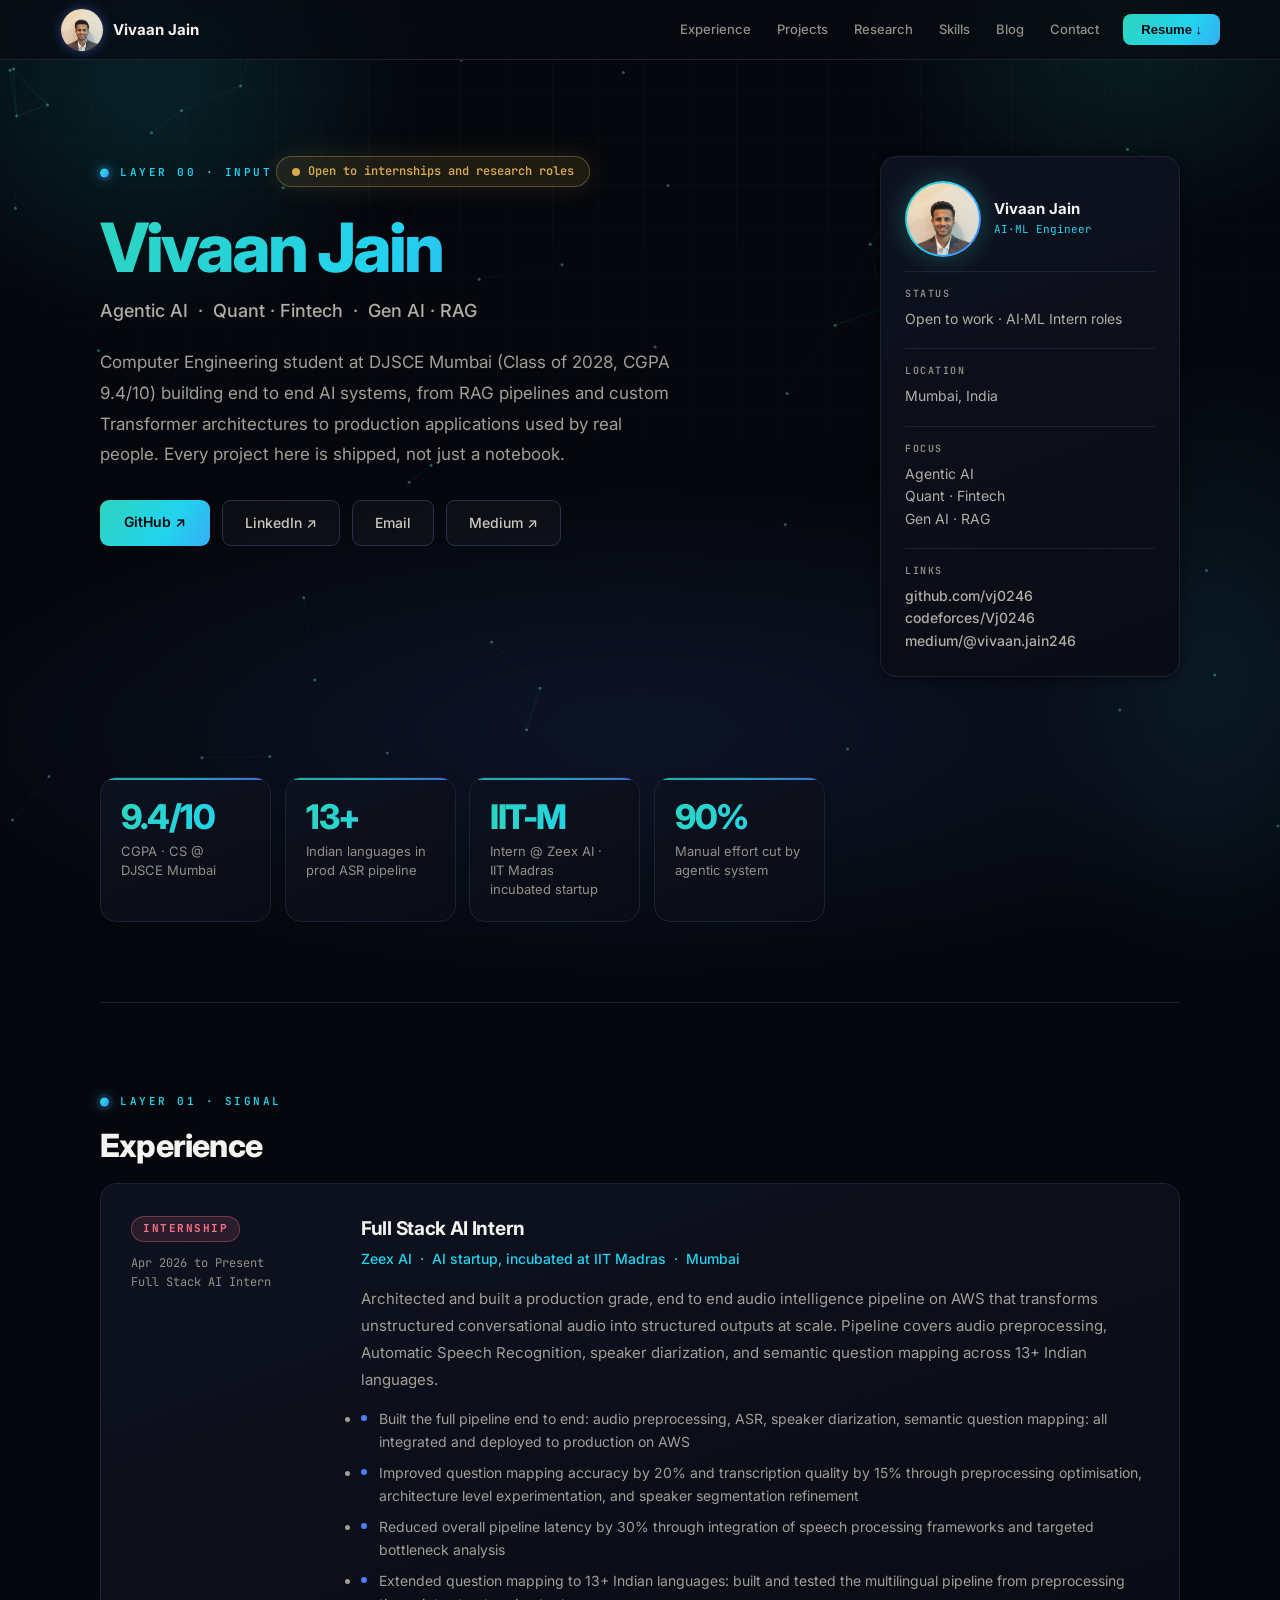
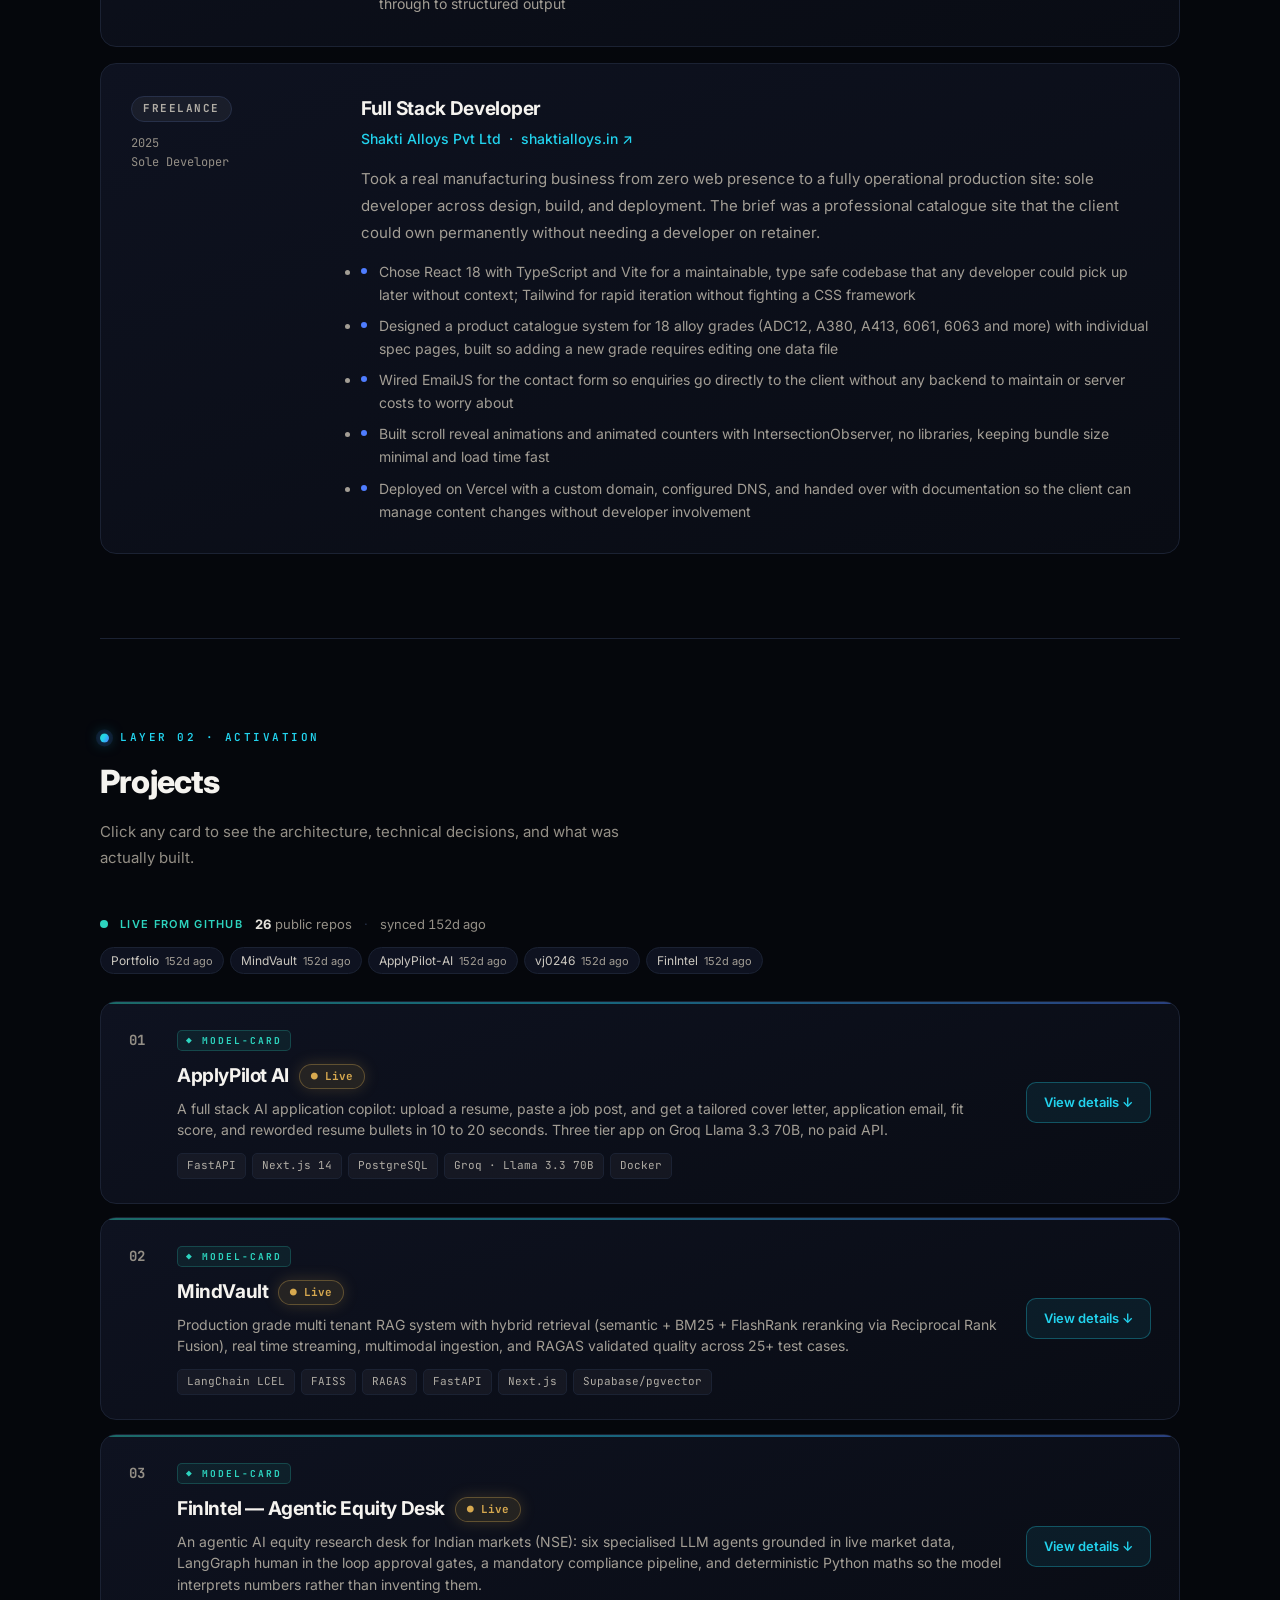
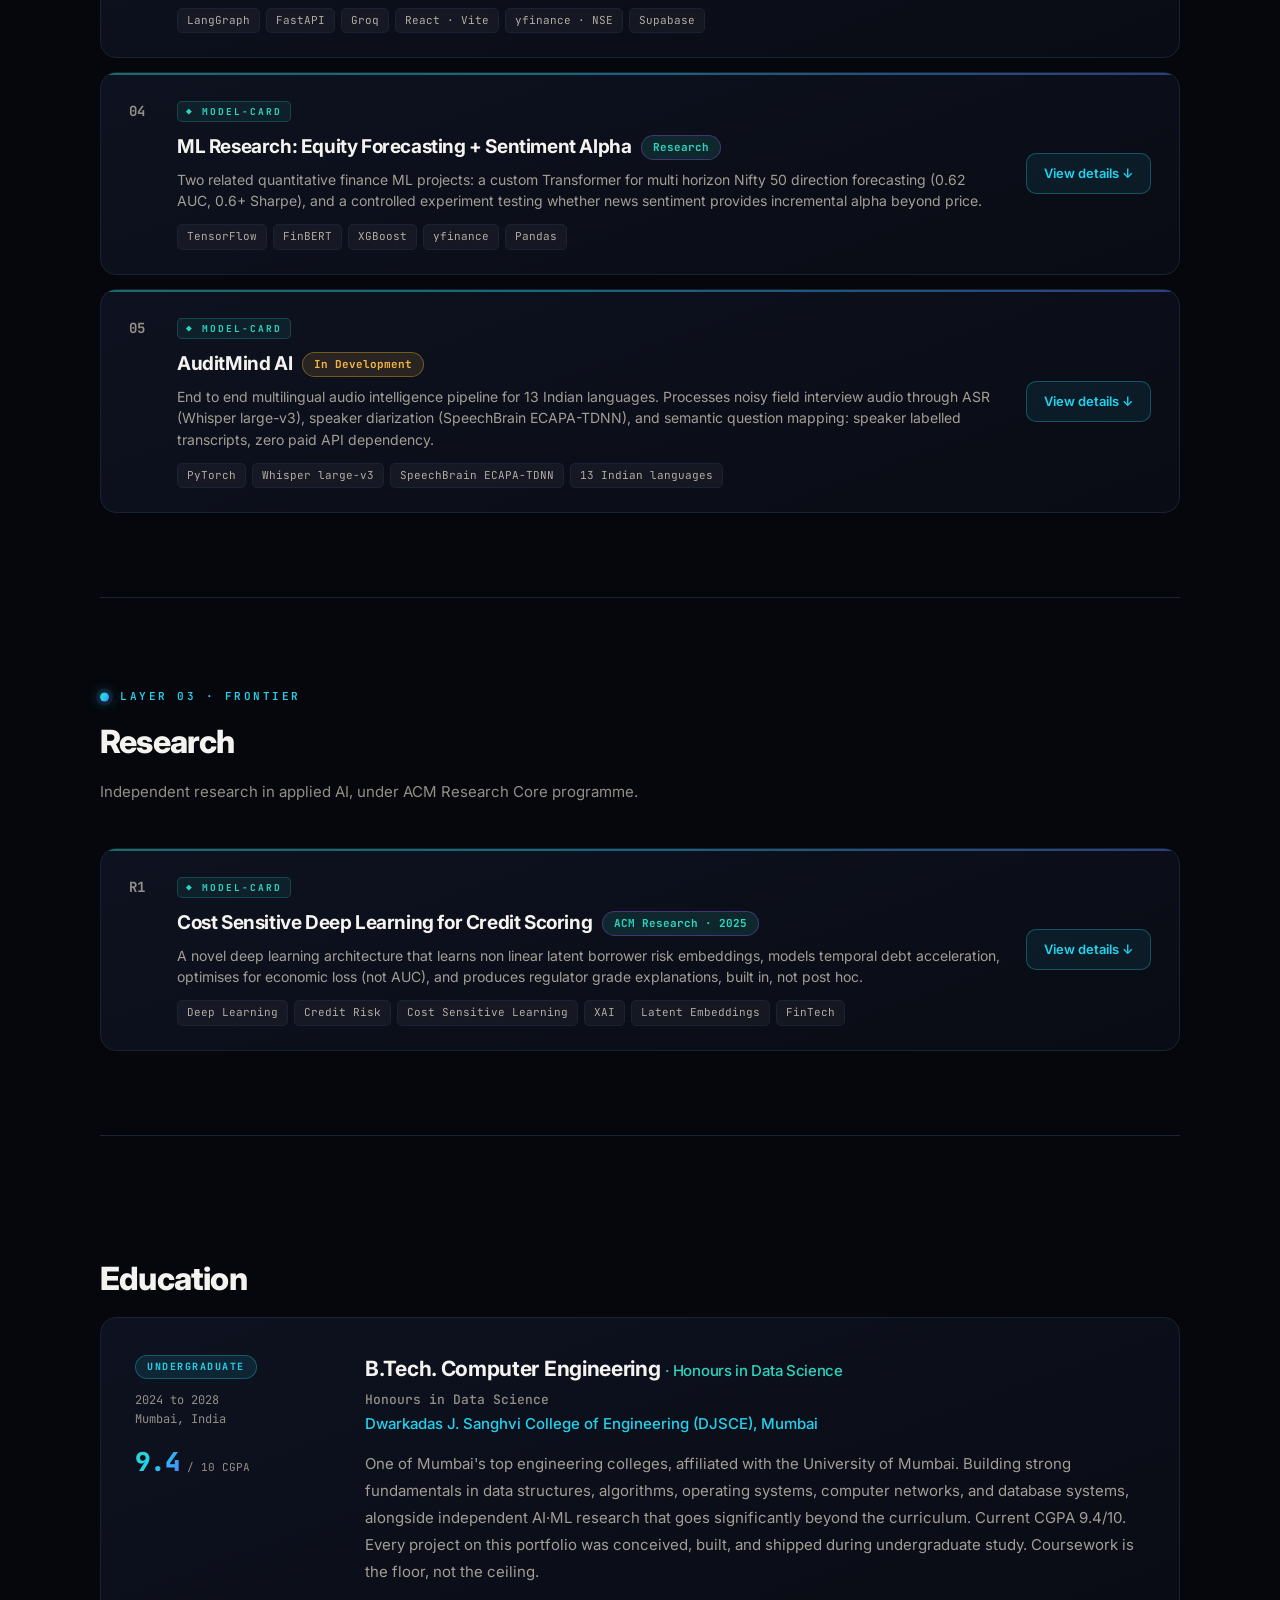
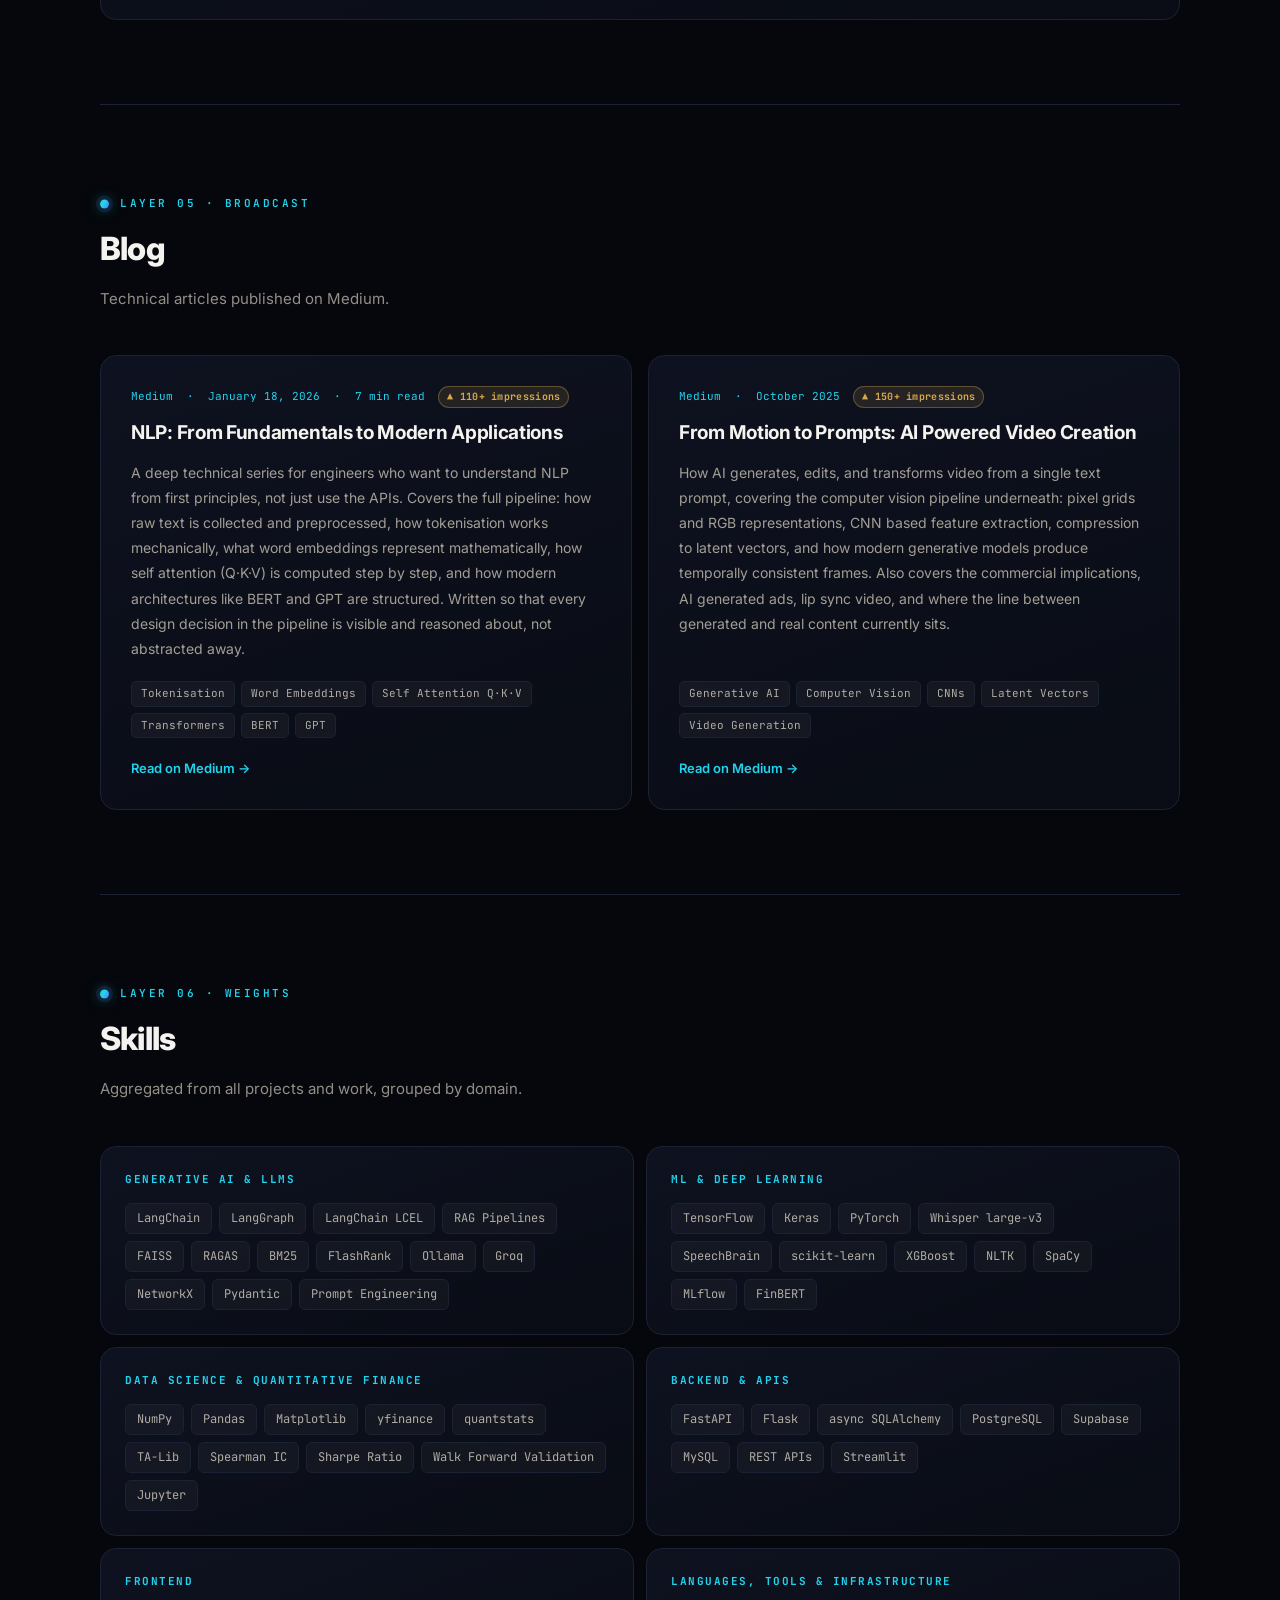
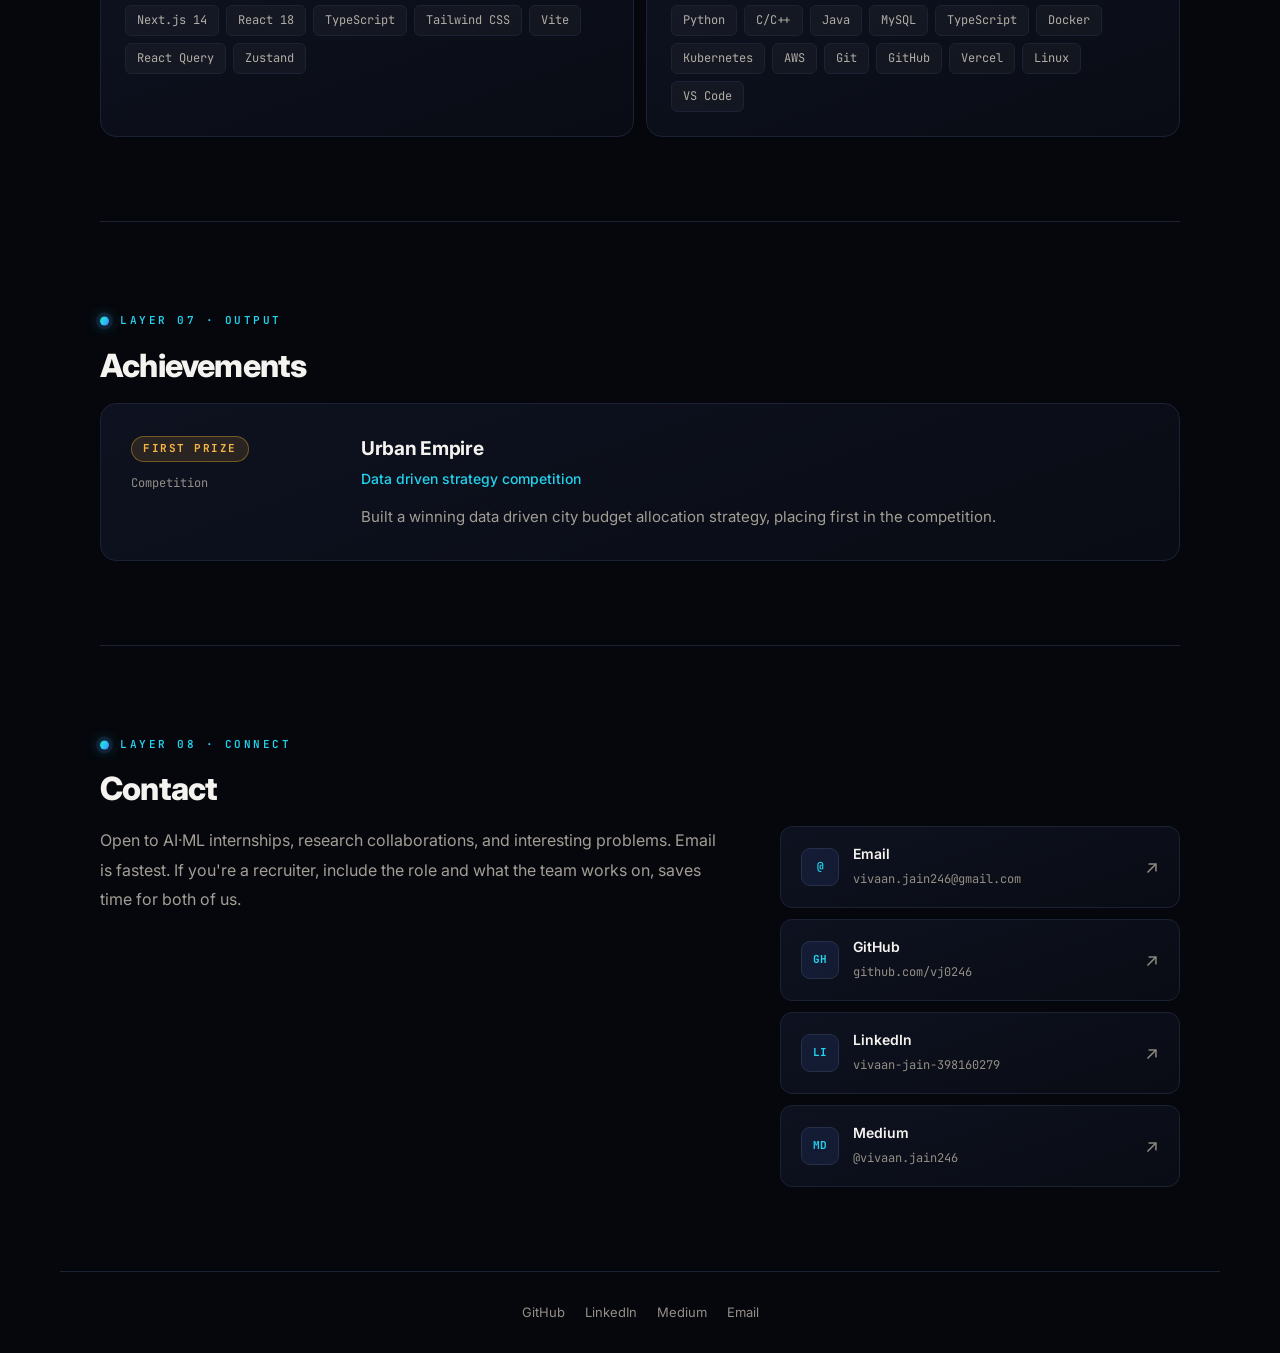
==== commit def6b076: "feat: wire live GitHub activity strip into Projects (auto-updates daily via sync Action) - github.js" ====
--- a/index.html
+++ b/index.html
@@ -196,6 +196,15 @@
   <p class="section-eyebrow">Layer 02 · Activation</p>
   <h2 class="section-title">Projects</h2>
   <p class="section-sub">Click any card to see the architecture, technical decisions, and what was actually built.</p>
+
+  <div class="gh-strip" data-reveal>
+    <span class="gh-dot" aria-hidden="true"></span>
+    <span class="gh-strip-label">Live from GitHub</span>
+    <span class="gh-stat"><b id="gh-repo-count">25+</b> public repos</span>
+    <span class="gh-sep">·</span>
+    <span class="gh-updated" id="gh-updated">auto-synced daily</span>
+    <div class="gh-recent" id="gh-recent"></div>
+  </div>
 
   <div class="proj-list">
 
@@ -1210,5 +1219,7 @@
   })();
 </script>
 
+<script src="js/github.js"></script>
+
 </body>
 </html>
--- a/css/style.css
+++ b/css/style.css
@@ -529,3 +529,59 @@
   details.proj-card .proj-detail { display: grid !important; }
   .modal-bd { display: none; }
 }
+
+/* ── Live from GitHub strip ─────────────────────────── */
+.gh-strip {
+  display: flex;
+  align-items: center;
+  flex-wrap: wrap;
+  gap: 8px 12px;
+  margin: 0 0 26px;
+  font-size: 13px;
+  color: var(--g400);
+}
+.gh-dot {
+  width: 8px;
+  height: 8px;
+  border-radius: 50%;
+  background: var(--teal);
+  box-shadow: 0 0 0 0 rgba(45, 212, 191, .5);
+  animation: gh-pulse 2.2s ease-out infinite;
+}
+@keyframes gh-pulse {
+  0%   { box-shadow: 0 0 0 0 rgba(45, 212, 191, .5); }
+  70%  { box-shadow: 0 0 0 7px rgba(45, 212, 191, 0); }
+  100% { box-shadow: 0 0 0 0 rgba(45, 212, 191, 0); }
+}
+.gh-strip-label {
+  text-transform: uppercase;
+  letter-spacing: .12em;
+  font-size: 11px;
+  font-weight: 600;
+  color: var(--teal);
+}
+.gh-stat b { color: var(--g100); font-weight: 700; }
+.gh-sep { color: var(--line2); }
+.gh-updated { font-variant-numeric: tabular-nums; }
+.gh-recent {
+  display: flex;
+  flex-wrap: wrap;
+  gap: 6px;
+  width: 100%;
+  margin-top: 4px;
+}
+.gh-item {
+  display: inline-flex;
+  align-items: baseline;
+  gap: 6px;
+  padding: 3px 10px;
+  border: 1px solid var(--line);
+  border-radius: 999px;
+  background: var(--panel);
+  color: var(--g200);
+  font-size: 12px;
+  text-decoration: none;
+  transition: border-color .2s ease, color .2s ease;
+}
+.gh-item:hover { border-color: rgba(45, 212, 191, .4); color: var(--white); }
+.gh-item-time { color: var(--g500); font-size: 11px; }
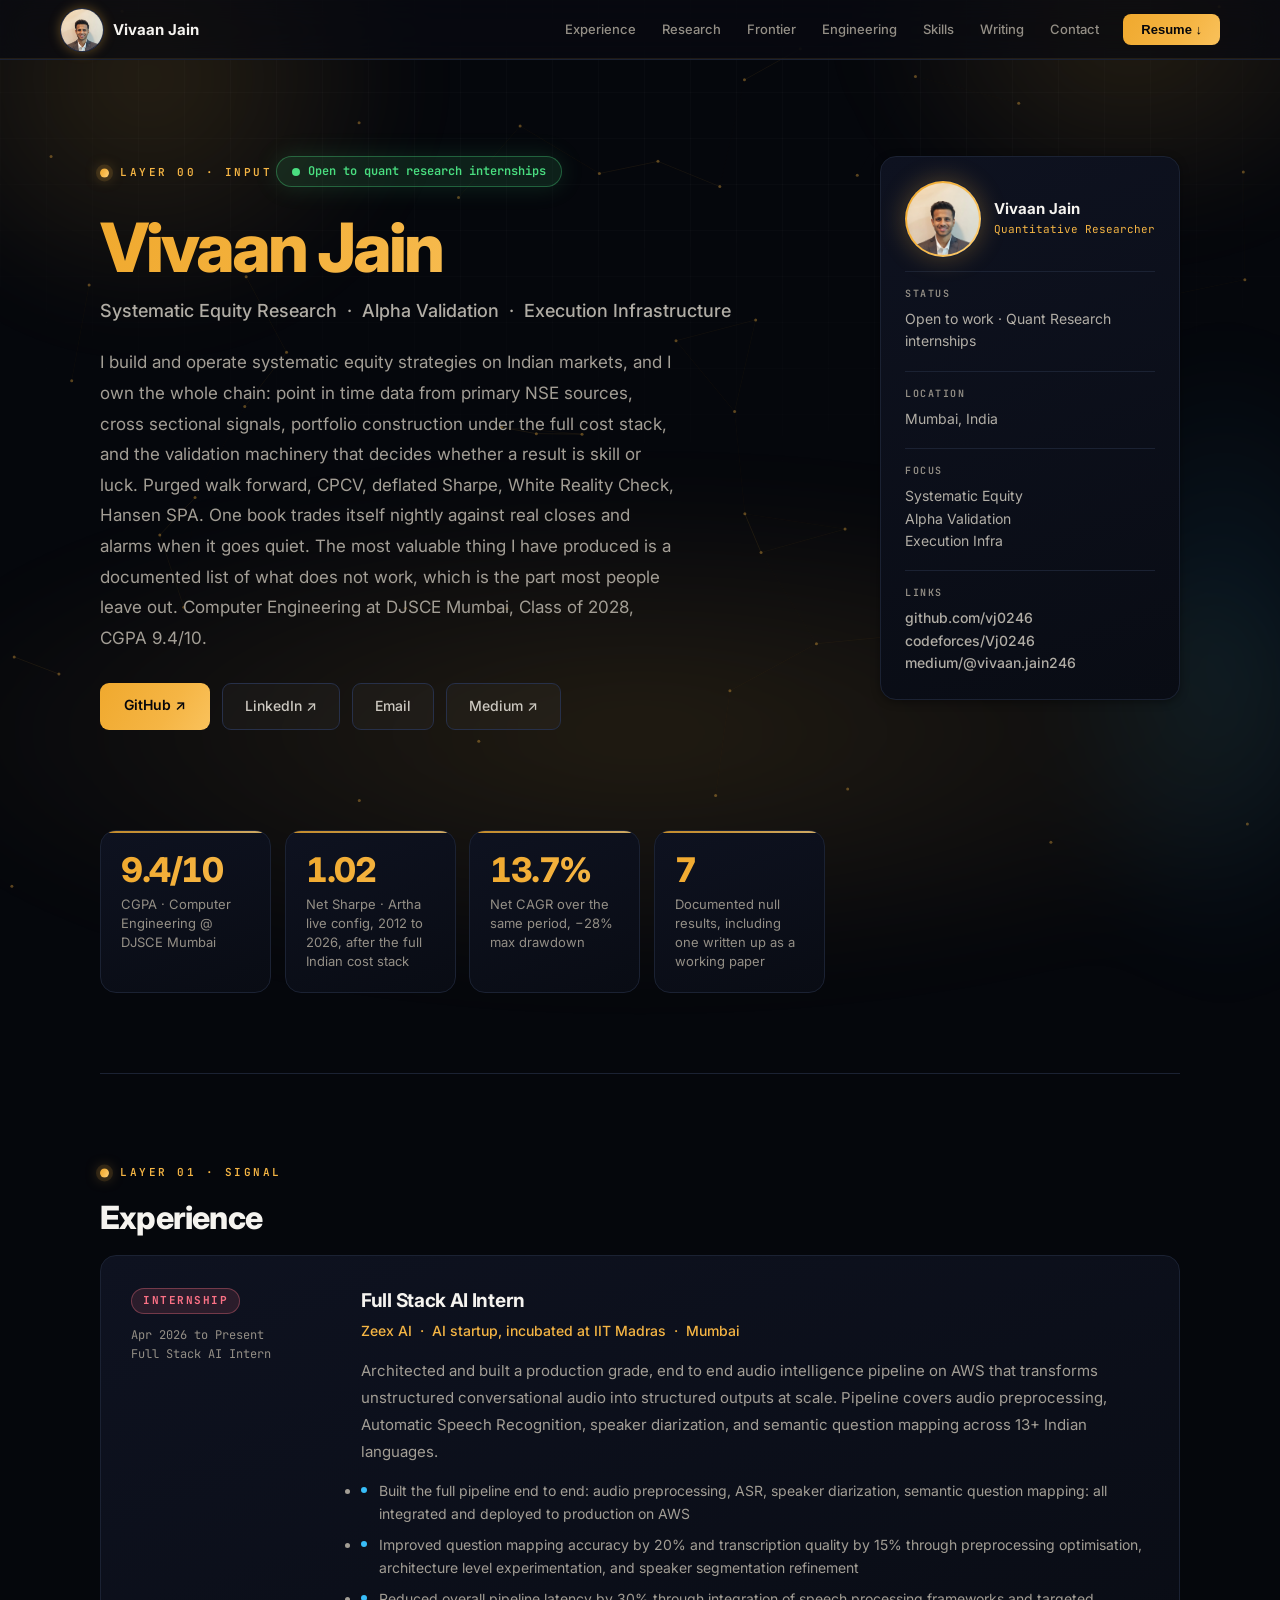
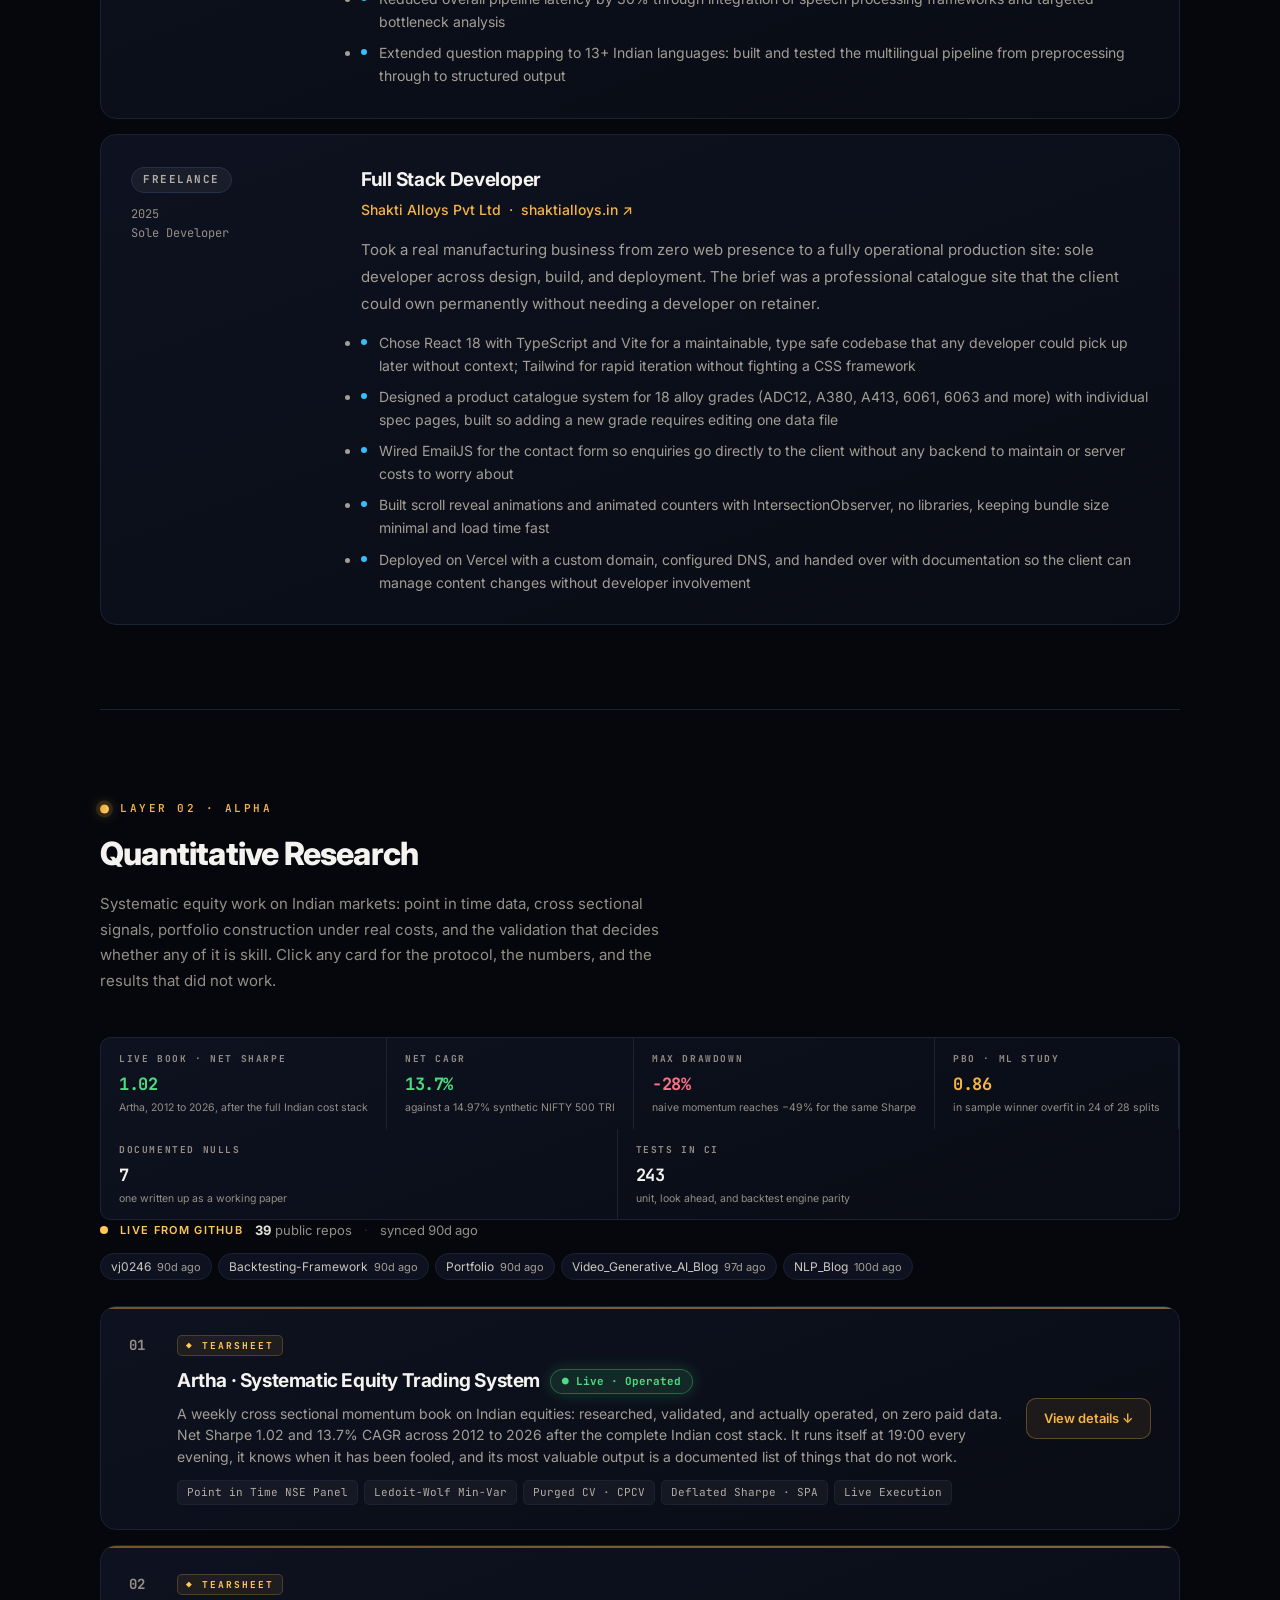
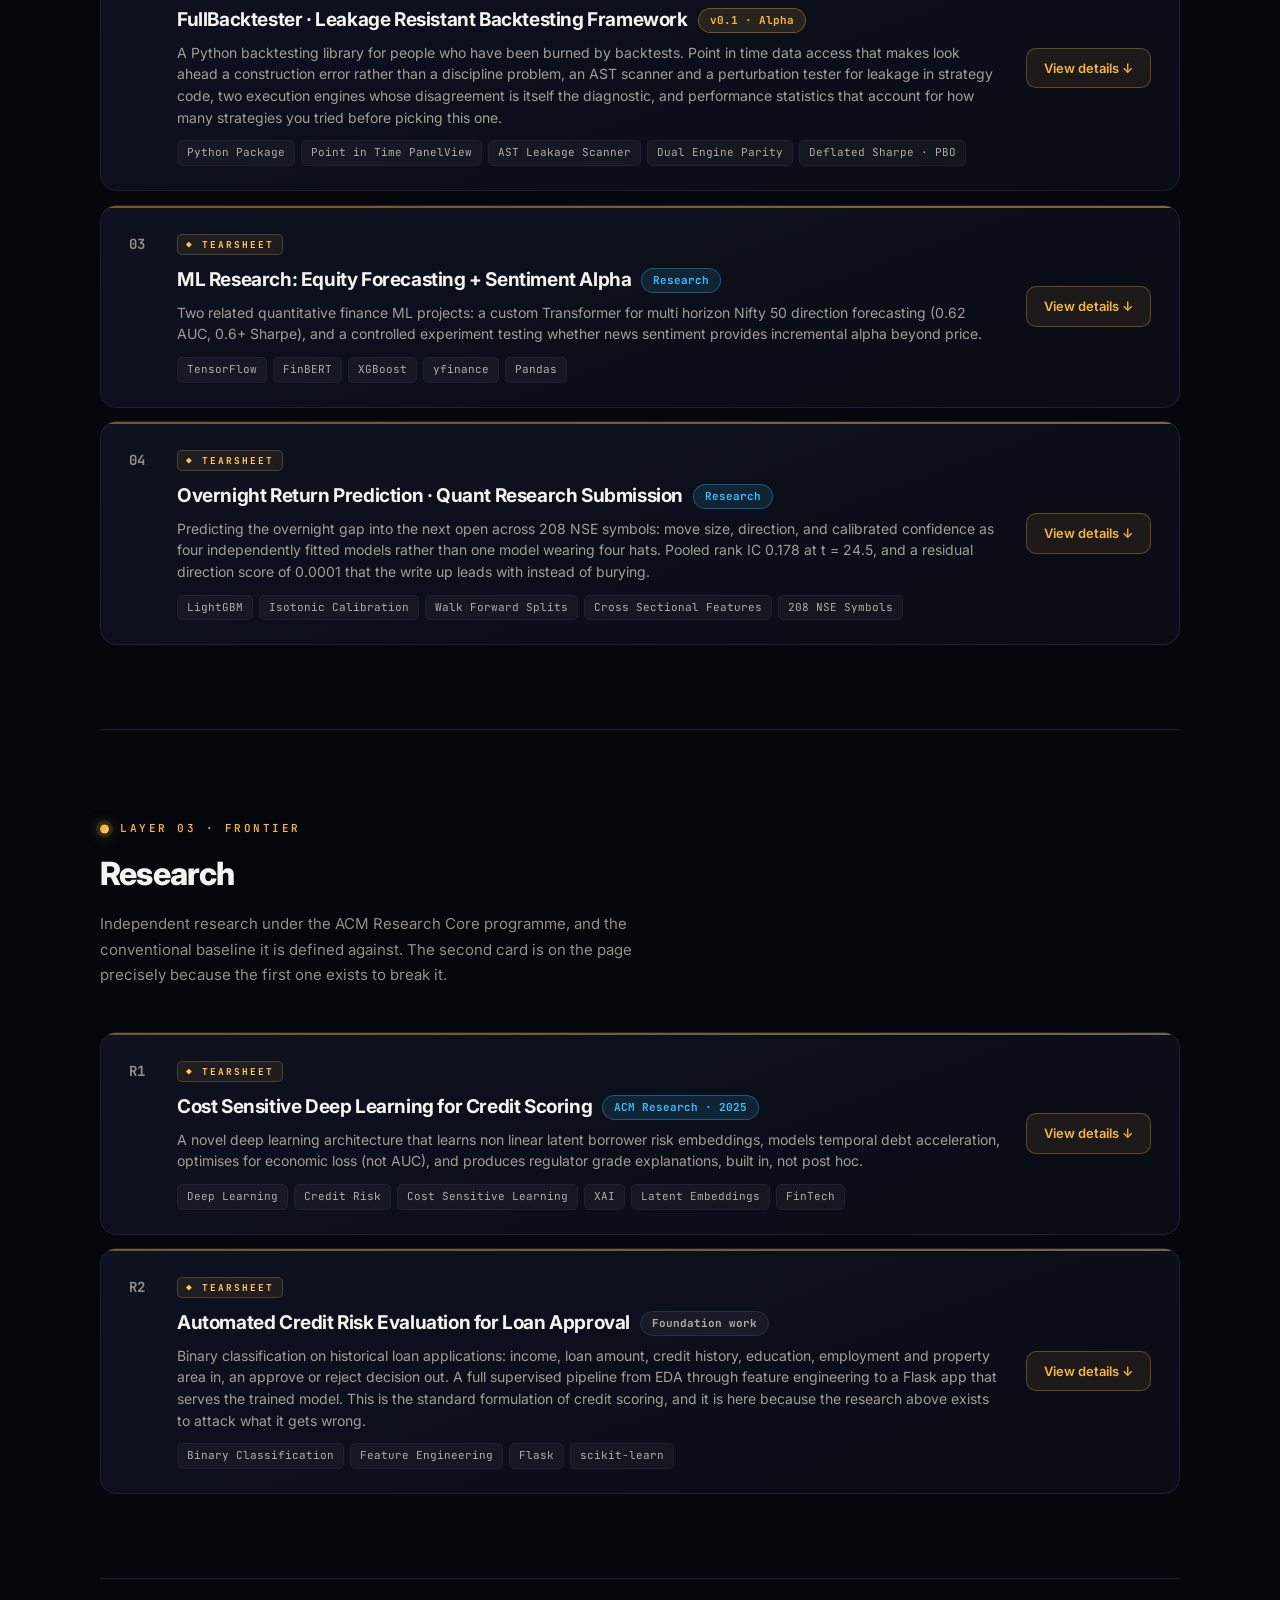
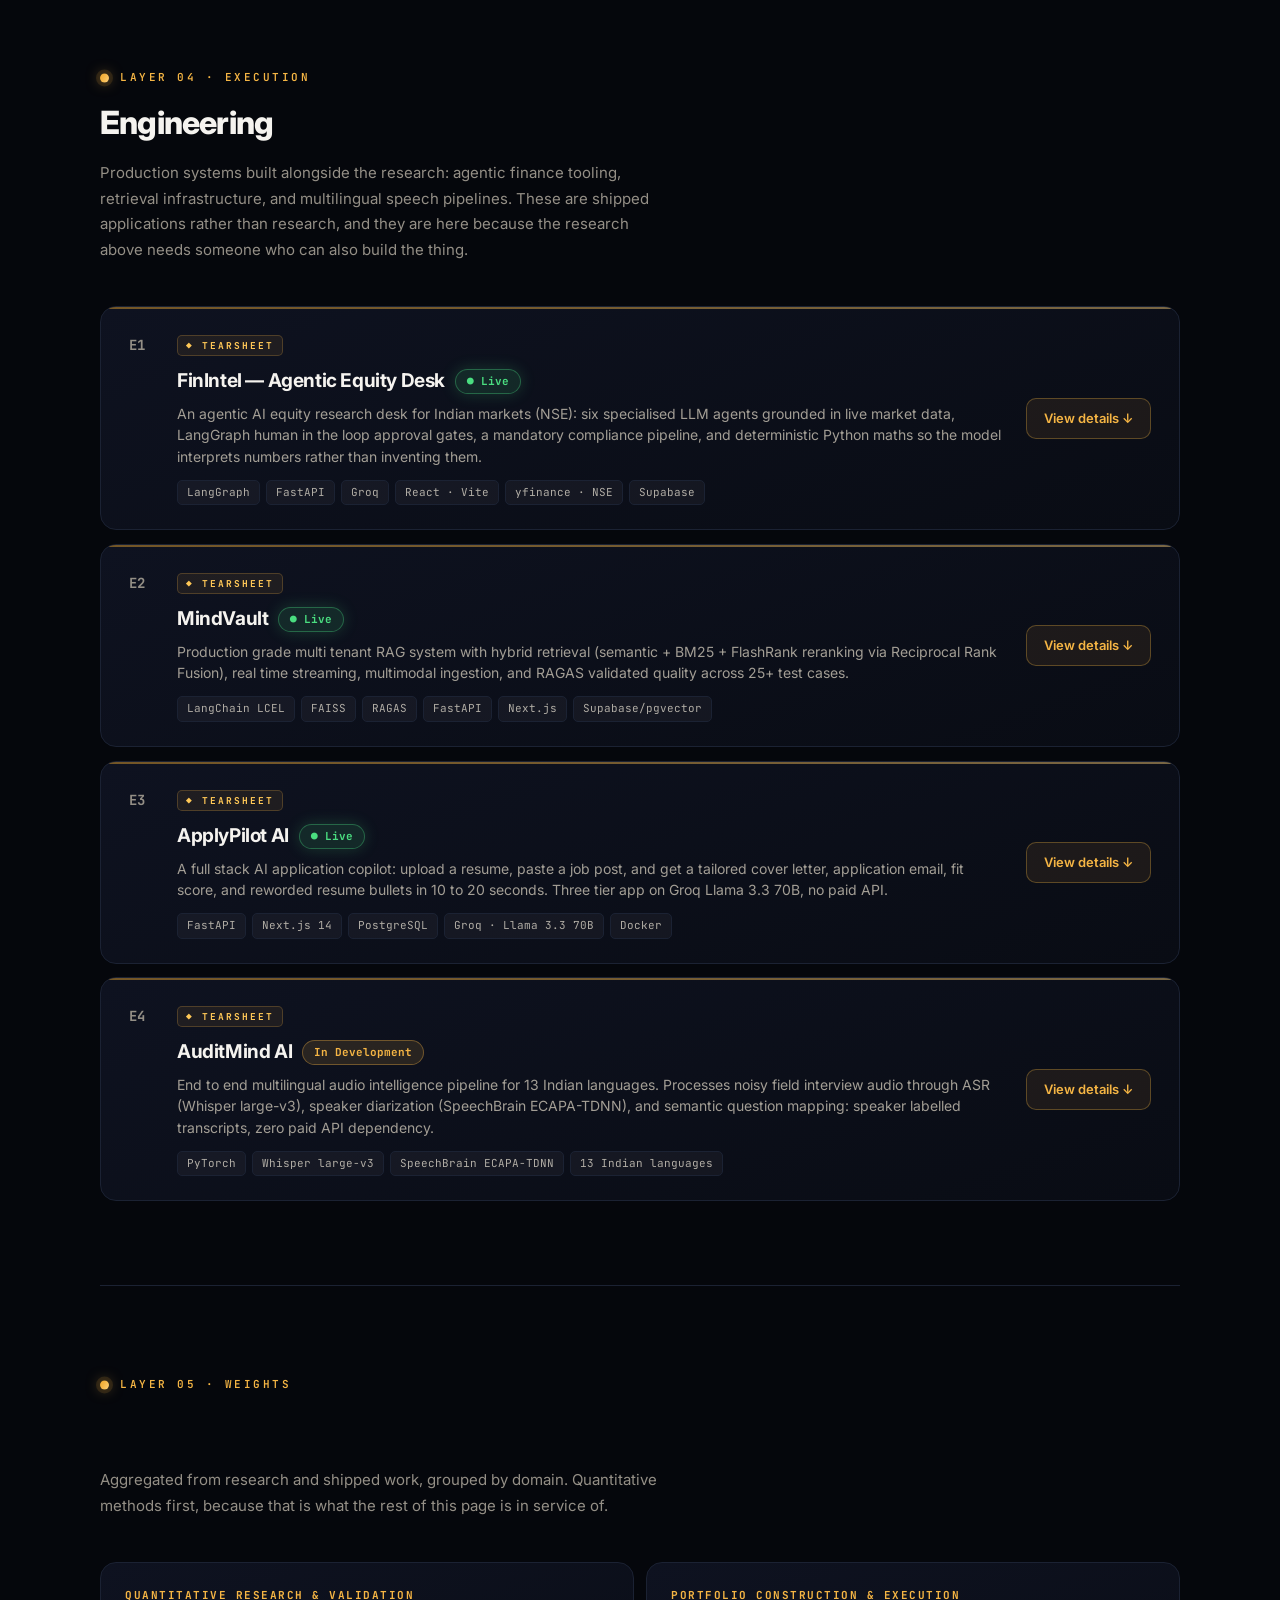
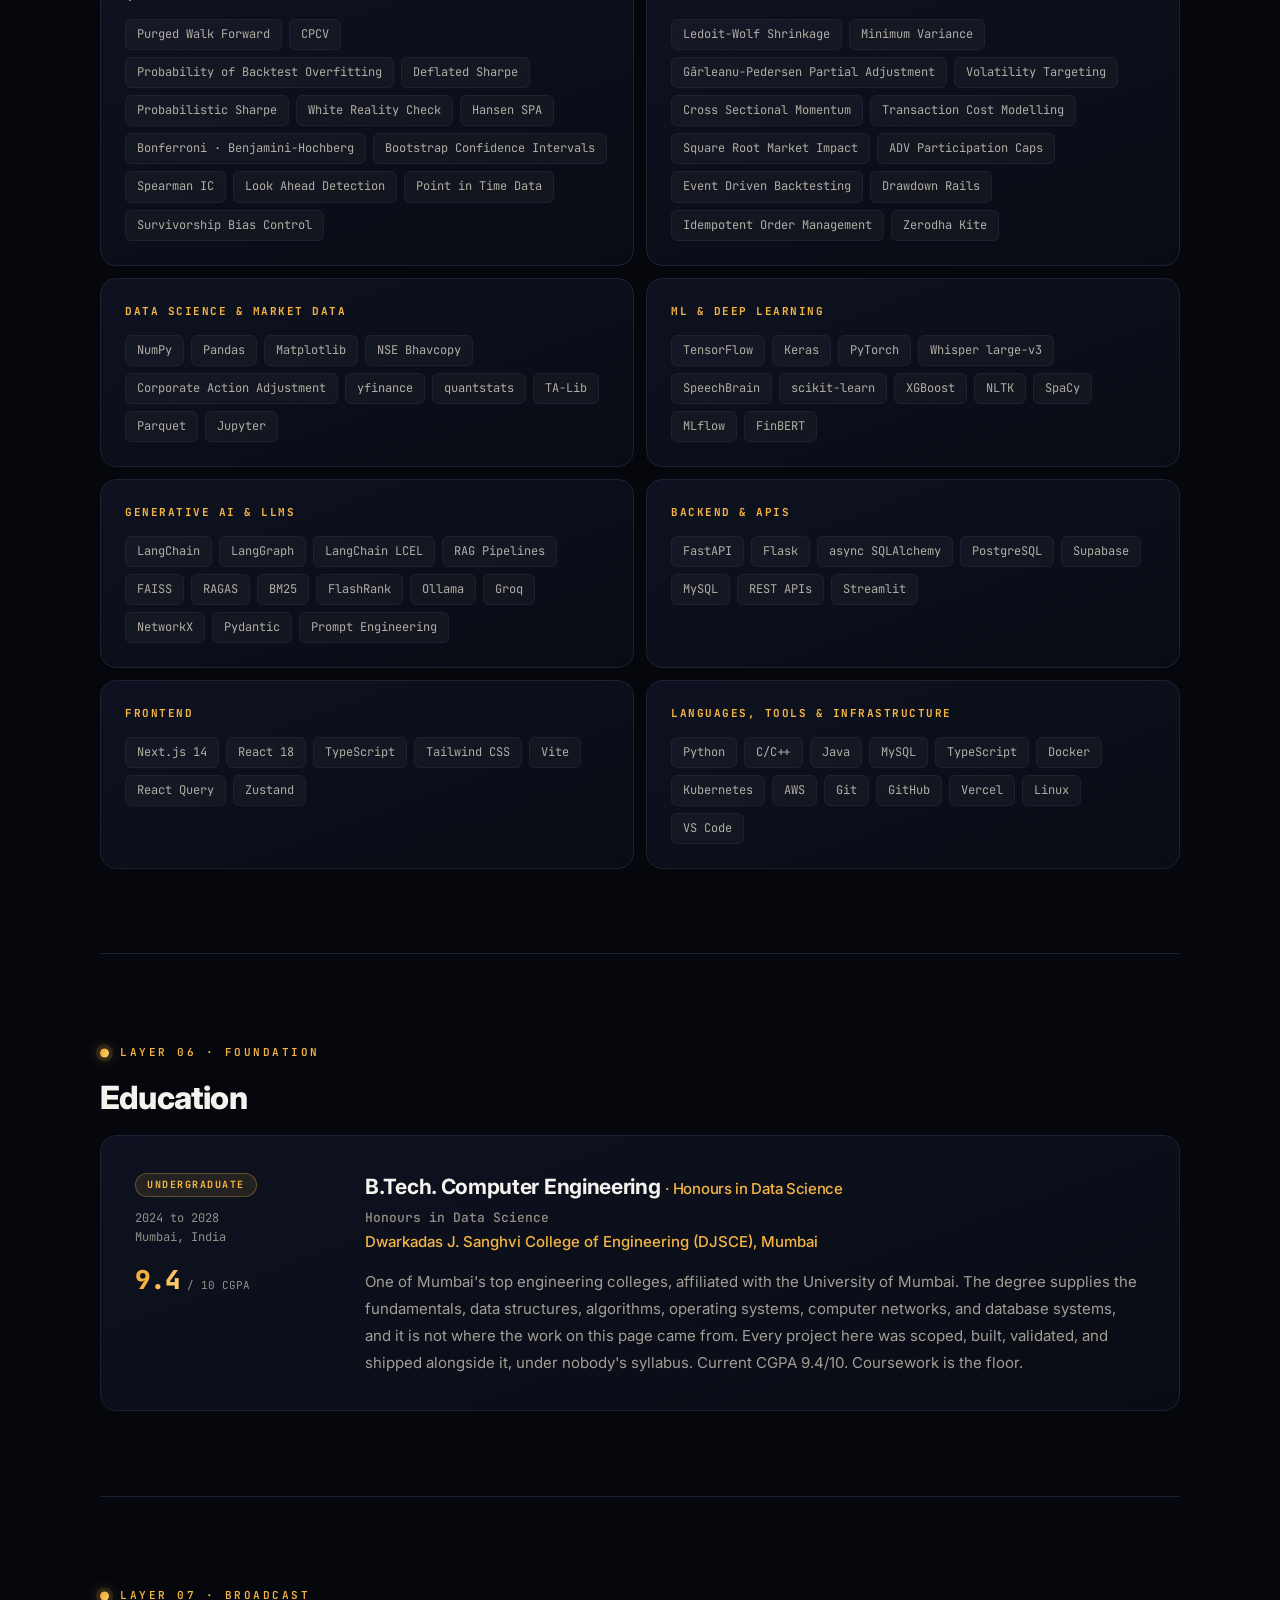
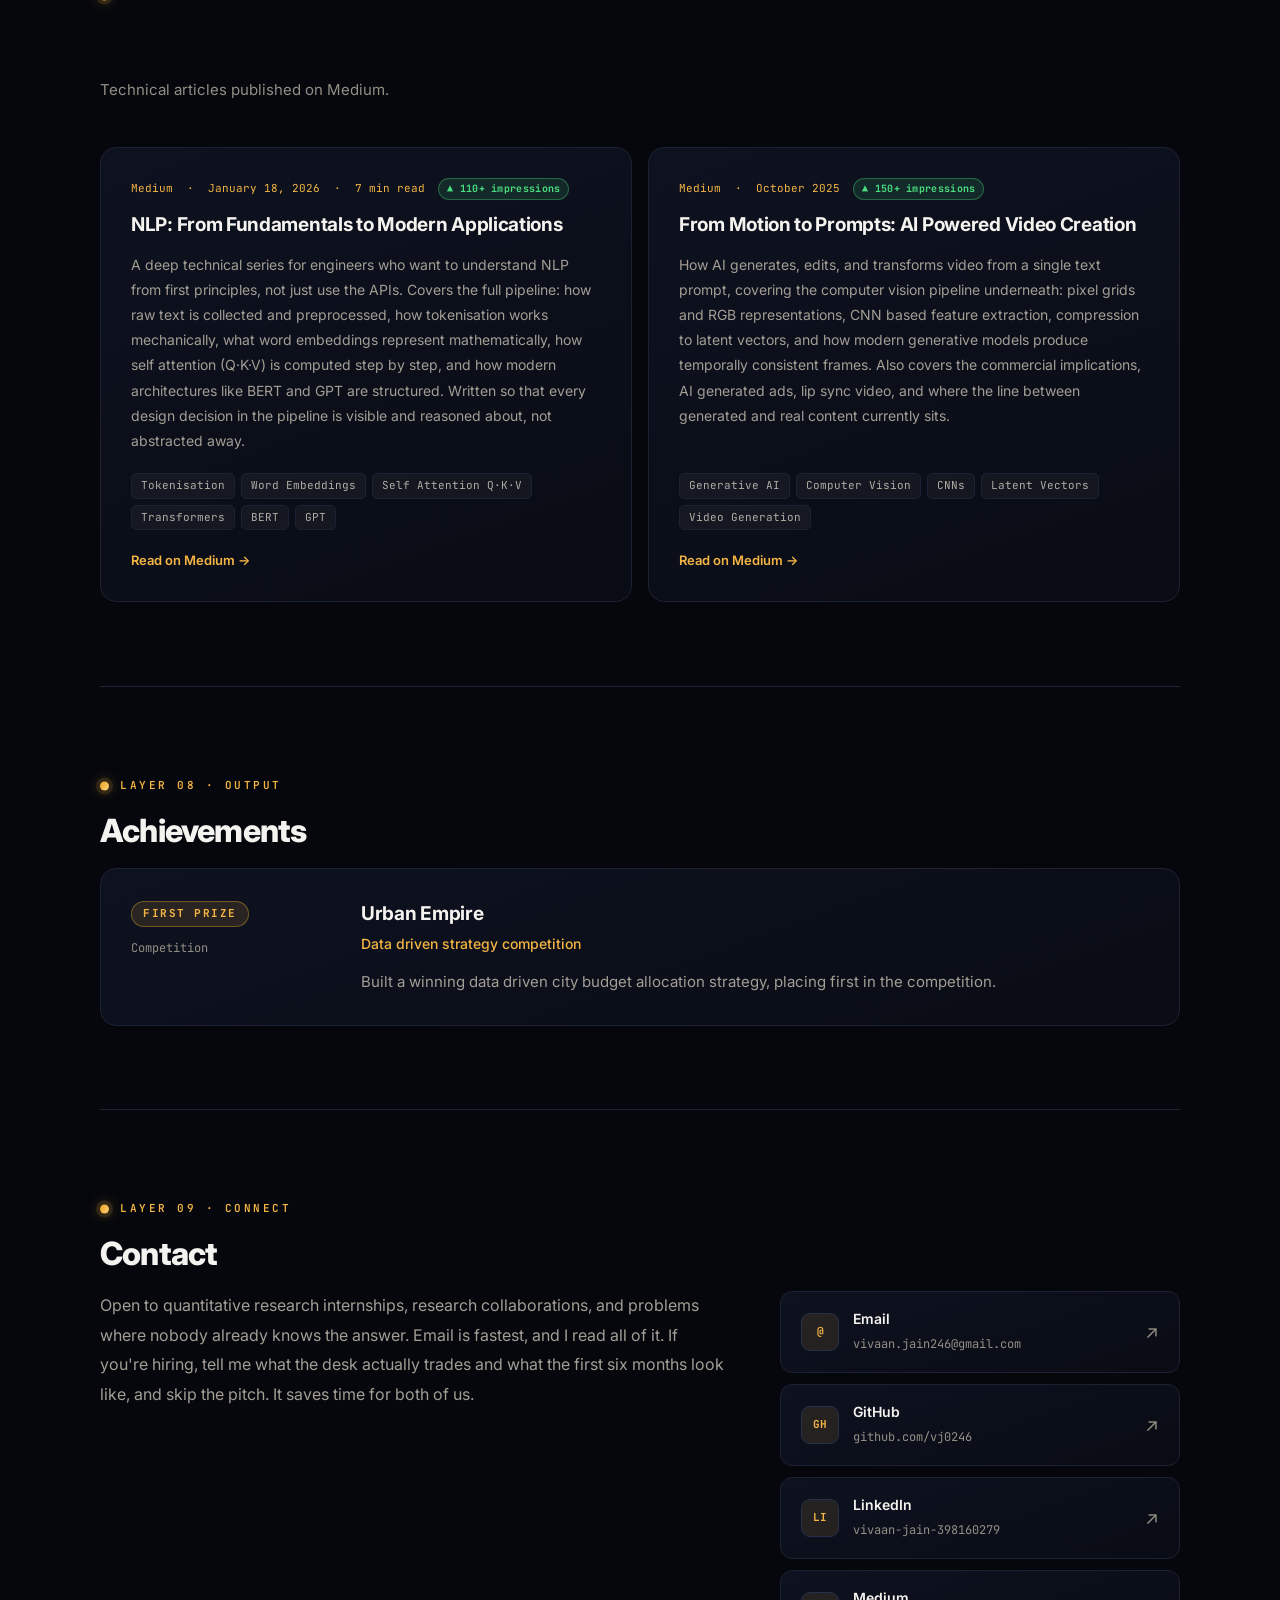
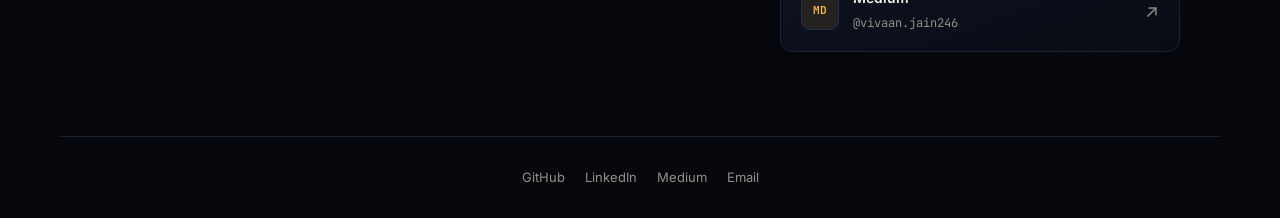
==== commit 76f8bc4e: "feat(site): quant researcher repositioning, terminal theme, card build system Repositions the portfo" ====
--- a/index.html
+++ b/index.html
@@ -3,30 +3,82 @@
 <head>
   <meta charset="UTF-8" />
   <meta name="viewport" content="width=device-width, initial-scale=1.0" />
-  <title>Vivaan Jain, AI·ML Engineer</title>
-  <meta name="description" content="Vivaan Jain, CS student at DJSCE Mumbai building RAG systems, custom Transformers, and production AI applications." />
+  <title>Vivaan Jain, Quantitative Researcher</title>
+  <meta name="description" content="Vivaan Jain, Computer Engineering undergraduate at DJSCE Mumbai. Systematic equity research on Indian markets: point-in-time data, purged walk-forward validation, deflated Sharpe, and documented null results." />
   <link rel="icon" type="image/svg+xml" href="favicon.svg" />
   <meta name="theme-color" content="#07080d" />
   <link rel="preconnect" href="https://fonts.googleapis.com" />
   <link rel="preconnect" href="https://fonts.gstatic.com" crossorigin />
   <link href="https://fonts.googleapis.com/css2?family=Inter:wght@400;500;600;700;800&family=JetBrains+Mono:wght@400;500;600&display=swap" rel="stylesheet" />
   <link rel="stylesheet" href="css/style.css" />
-  <script type="text/javascript">
-    (function(c,l,a,r,i,t,y){
-        c[a]=c[a]||function(){(c[a].q=c[a].q||[]).push(arguments)};
-        t=l.createElement(r);t.async=1;t.src="https://www.clarity.ms/tag/"+i;
-        y=l.getElementsByTagName(r)[0];y.parentNode.insertBefore(t,y);
-    })(window, document, "clarity", "script", "xf1dtnla6j");
+  <noscript>
+    <style>
+      /* Without JS nothing dismisses the intro and nothing adds .in, so the
+         reveal animation would leave the page blank behind a permanent overlay. */
+      #intro, #neural-bg, #scroll-progress { display: none !important; }
+      [data-reveal] { opacity: 1 !important; transform: none !important; }
+      .proj-detail { display: grid !important; }
+    </style>
+  </noscript>
+  <link rel="canonical" href="https://vivaan-jain-portfolio.vercel.app/" />
+
+  <meta property="og:type" content="profile" />
+  <meta property="og:site_name" content="Vivaan Jain" />
+  <meta property="og:title" content="Vivaan Jain, Quantitative Researcher" />
+  <meta property="og:description" content="Systematic equity research on Indian markets: point in time data, purged walk forward validation, deflated Sharpe, and documented null results." />
+  <meta property="og:url" content="https://vivaan-jain-portfolio.vercel.app/" />
+  <meta property="og:image" content="https://vivaan-jain-portfolio.vercel.app/assets/vivaan.png" />
+  <meta property="og:image:alt" content="Vivaan Jain" />
+  <meta property="profile:first_name" content="Vivaan" />
+  <meta property="profile:last_name" content="Jain" />
+
+  <meta name="twitter:card" content="summary" />
+  <meta name="twitter:title" content="Vivaan Jain, Quantitative Researcher" />
+  <meta name="twitter:description" content="Systematic equity research on Indian markets: point in time data, purged walk forward validation, deflated Sharpe, and documented null results." />
+  <meta name="twitter:image" content="https://vivaan-jain-portfolio.vercel.app/assets/vivaan.png" />
+
+  <script type="application/ld+json">
+  {
+    "@context": "https://schema.org",
+    "@type": "Person",
+    "name": "Vivaan Jain",
+    "url": "https://vivaan-jain-portfolio.vercel.app/",
+    "image": "https://vivaan-jain-portfolio.vercel.app/assets/vivaan.png",
+    "email": "mailto:vivaan.jain246@gmail.com",
+    "jobTitle": "Quantitative Researcher",
+    "address": { "@type": "PostalAddress", "addressLocality": "Mumbai", "addressCountry": "IN" },
+    "alumniOf": {
+      "@type": "CollegeOrUniversity",
+      "name": "Dwarkadas J. Sanghvi College of Engineering",
+      "address": { "@type": "PostalAddress", "addressLocality": "Mumbai", "addressCountry": "IN" }
+    },
+    "knowsAbout": [
+      "Systematic equity research",
+      "Portfolio construction",
+      "Backtest validation",
+      "Deflated Sharpe ratio",
+      "Machine learning",
+      "Retrieval augmented generation"
+    ],
+    "sameAs": [
+      "https://github.com/vj0246",
+      "https://www.linkedin.com/in/vivaan-jain-398160279",
+      "https://medium.com/@vivaan.jain246",
+      "https://codeforces.com/profile/Vj0246"
+    ]
+  }
   </script>
 </head>
 <body>
+
+<a class="skip-link" href="#hero">Skip to content</a>
 
 <!-- ═══ CINEMATIC INTRO ═════════════════════════ -->
 <div id="intro" aria-hidden="true">
   <div class="intro-inner">
     <div class="intro-mark"><span class="intro-dot"></span></div>
     <div class="intro-name">Vivaan Jain</div>
-    <div class="intro-tag">AI·ML Engineer · Building shipped systems</div>
+    <div class="intro-tag">Quantitative Researcher · Systematic equity, honestly validated</div>
     <div class="intro-bar"><span></span></div>
     <div class="intro-skip">click anywhere to skip</div>
   </div>
@@ -37,18 +89,19 @@
 <div id="scroll-progress"></div>
 
 <!-- ═══ NAV ═════════════════════════════════════ -->
-<nav>
+<nav aria-label="Primary">
   <div class="nav-inner">
     <a class="nav-name" href="#hero"><img src="assets/vivaan.png" class="nav-avatar" alt="" />Vivaan Jain</a>
-    <button class="nav-hamburger" id="hamburger" aria-label="Toggle menu"><span></span><span></span><span></span></button>
+    <button class="nav-hamburger" id="hamburger" type="button" aria-label="Toggle menu" aria-expanded="false" aria-controls="navLinks"><span aria-hidden="true"></span><span aria-hidden="true"></span><span aria-hidden="true"></span></button>
     <div class="nav-links" id="navLinks">
       <a href="#experience">Experience</a>
-      <a href="#projects">Projects</a>
-      <a href="#research">Research</a>
+      <a href="#projects">Research</a>
+      <a href="#frontier">Frontier</a>
+      <a href="#engineering">Engineering</a>
       <a href="#skills">Skills</a>
-      <a href="#blog">Blog</a>
+      <a href="#blog">Writing</a>
       <a href="#contact">Contact</a>
-      <button class="nav-resume" onclick="document.getElementById('resumeModal').classList.add('open')">Resume ↓</button>
+      <button class="nav-resume" id="resumeOpen" type="button" aria-haspopup="dialog" aria-expanded="false" aria-controls="resumeModal">Resume ↓</button>
     </div>
   </div>
 </nav>
@@ -61,15 +114,19 @@
     <p class="section-eyebrow hero-eyebrow">Layer 00 · Input</p>
     <div class="status-pill">
       <span class="status-dot"></span>
-      Open to internships and research roles
+      Open to quant research internships
     </div>
     <h1 class="hero-name"><span class="grad-text">Vivaan Jain</span></h1>
-    <p class="hero-role">Agentic AI &nbsp;·&nbsp; Quant · Fintech &nbsp;·&nbsp; Gen AI · RAG</p>
+    <p class="hero-role">Systematic Equity Research &nbsp;·&nbsp; Alpha Validation &nbsp;·&nbsp; Execution Infrastructure</p>
     <p class="hero-bio">
-      Computer Engineering student at DJSCE Mumbai (Class of 2028, CGPA 9.4/10)
-      building end to end AI systems, from RAG pipelines and custom Transformer
-      architectures to production applications used by real people. Every project
-      here is shipped, not just a notebook.
+      I build and operate systematic equity strategies on Indian markets, and I own the
+      whole chain: point in time data from primary NSE sources, cross sectional signals,
+      portfolio construction under the full cost stack, and the validation machinery that
+      decides whether a result is skill or luck. Purged walk forward, CPCV, deflated
+      Sharpe, White Reality Check, Hansen SPA. One book trades itself nightly against real
+      closes and alarms when it goes quiet. The most valuable thing I have produced is a
+      documented list of what does not work, which is the part most people leave out.
+      Computer Engineering at DJSCE Mumbai, Class of 2028, CGPA 9.4/10.
     </p>
     <div class="hero-ctas">
       <a href="https://github.com/vj0246" target="_blank" rel="noopener" class="btn-primary">GitHub ↗</a>
@@ -83,13 +140,13 @@
       <img src="assets/vivaan.png" alt="Vivaan Jain" class="avatar" loading="lazy" />
       <div>
         <div class="sid-name">Vivaan Jain</div>
-        <div class="sid-role">AI·ML Engineer</div>
+        <div class="sid-role">Quantitative Researcher</div>
       </div>
     </div>
     <hr class="info-div">
     <div class="info-row">
       <div class="info-label">Status</div>
-      <div class="info-val">Open to work · AI·ML Intern roles</div>
+      <div class="info-val">Open to work · Quant Research internships</div>
     </div>
     <hr class="info-div">
     <div class="info-row">
@@ -99,7 +156,7 @@
     <hr class="info-div">
     <div class="info-row">
       <div class="info-label">Focus</div>
-      <div class="info-val">Agentic AI<br>Quant · Fintech<br>Gen AI · RAG</div>
+      <div class="info-val">Systematic Equity<br>Alpha Validation<br>Execution Infra</div>
     </div>
     <hr class="info-div">
     <div class="info-row">
@@ -115,19 +172,19 @@
   <div class="highlights">
     <div class="hl-card" data-reveal>
       <div class="hl-num grad-text" data-count="9.4" data-suffix="/10">0</div>
-      <div class="hl-label">CGPA · CS @ DJSCE Mumbai</div>
+      <div class="hl-label">CGPA · Computer Engineering @ DJSCE Mumbai</div>
     </div>
     <div class="hl-card d1" data-reveal>
-      <div class="hl-num grad-text" data-count="13" data-suffix="+">0</div>
-      <div class="hl-label">Indian languages in prod ASR pipeline</div>
+      <div class="hl-num grad-text" data-count="1.02">0</div>
+      <div class="hl-label">Net Sharpe · Artha live config, 2012 to 2026, after the full Indian cost stack</div>
     </div>
     <div class="hl-card d2" data-reveal>
-      <div class="hl-num grad-text">IIT-M</div>
-      <div class="hl-label">Intern @ Zeex AI · IIT Madras incubated startup</div>
+      <div class="hl-num grad-text" data-count="13.7" data-suffix="%">0</div>
+      <div class="hl-label">Net CAGR over the same period, −28% max drawdown</div>
     </div>
     <div class="hl-card d3" data-reveal>
-      <div class="hl-num grad-text" data-count="90" data-suffix="%">0</div>
-      <div class="hl-label">Manual effort cut by agentic system</div>
+      <div class="hl-num grad-text" data-count="7">0</div>
+      <div class="hl-label">Documented null results, including one written up as a working paper</div>
     </div>
   </div>
 </section>
@@ -146,7 +203,7 @@
         <div class="exp-period">Apr 2026 to Present<br>Full Stack AI Intern</div>
       </div>
       <div class="exp-right">
-        <div class="exp-title">Full Stack AI Intern</div>
+        <div class="exp-title" role="heading" aria-level="3">Full Stack AI Intern</div>
         <div class="exp-company">Zeex AI &nbsp;·&nbsp; AI startup, incubated at IIT Madras &nbsp;·&nbsp; Mumbai</div>
         <p class="exp-desc">
           Architected and built a production grade, end to end audio intelligence pipeline on AWS
@@ -170,7 +227,7 @@
         <div class="exp-period">2025<br>Sole Developer</div>
       </div>
       <div class="exp-right">
-        <div class="exp-title">Full Stack Developer</div>
+        <div class="exp-title" role="heading" aria-level="3">Full Stack Developer</div>
         <div class="exp-company">Shakti Alloys Pvt Ltd &nbsp;·&nbsp; <a href="https://www.shaktialloys.in" target="_blank" rel="noopener">shaktialloys.in ↗</a></div>
         <p class="exp-desc">
           Took a real manufacturing business from zero web presence to a fully operational
@@ -193,14 +250,23 @@
 
 
 <section id="projects">
-  <p class="section-eyebrow">Layer 02 · Activation</p>
-  <h2 class="section-title">Projects</h2>
-  <p class="section-sub">Click any card to see the architecture, technical decisions, and what was actually built.</p>
+  <p class="section-eyebrow">Layer 02 · Alpha</p>
+  <h2 class="section-title">Quantitative Research</h2>
+  <p class="section-sub">Systematic equity work on Indian markets: point in time data, cross sectional signals, portfolio construction under real costs, and the validation that decides whether any of it is skill. Click any card for the protocol, the numbers, and the results that did not work.</p>
+
+  <div class="tape" data-reveal>
+    <div class="tape-item"><div class="tape-key">Live book · net Sharpe</div><div class="tape-val pos">1.02</div><div class="tape-note">Artha, 2012 to 2026, after the full Indian cost stack</div></div>
+    <div class="tape-item"><div class="tape-key">Net CAGR</div><div class="tape-val pos">13.7%</div><div class="tape-note">against a 14.97% synthetic NIFTY 500 TRI</div></div>
+    <div class="tape-item"><div class="tape-key">Max drawdown</div><div class="tape-val neg">−28%</div><div class="tape-note">naive momentum reaches −49% for the same Sharpe</div></div>
+    <div class="tape-item"><div class="tape-key">PBO · ML study</div><div class="tape-val amber">0.86</div><div class="tape-note">in sample winner overfit in 24 of 28 splits</div></div>
+    <div class="tape-item"><div class="tape-key">Documented nulls</div><div class="tape-val">7</div><div class="tape-note">one written up as a working paper</div></div>
+    <div class="tape-item"><div class="tape-key">Tests in CI</div><div class="tape-val">243</div><div class="tape-note">unit, look ahead, and backtest engine parity</div></div>
+  </div>
 
   <div class="gh-strip" data-reveal>
     <span class="gh-dot" aria-hidden="true"></span>
     <span class="gh-strip-label">Live from GitHub</span>
-    <span class="gh-stat"><b id="gh-repo-count">25+</b> public repos</span>
+    <span class="gh-stat"><b id="gh-repo-count">39</b> public repos</span>
     <span class="gh-sep">·</span>
     <span class="gh-updated" id="gh-updated">auto-synced daily</span>
     <div class="gh-recent" id="gh-recent"></div>
@@ -208,20 +274,21 @@
 
   <div class="proj-list">
 
-    <details class="proj-card" id="proj-applypilot">
+    <!-- CARDS:START projects -->
+    <details class="proj-card" id="proj-artha">
       <summary class="proj-summary">
         <div class="ps-left">
           <span class="proj-num">01</span>
           <div class="proj-info">
             <div class="proj-title-row">
-              <span class="proj-name">ApplyPilot AI</span>
-              <span class="badge live">● Live</span>
-            </div>
-            <p class="proj-tagline">A full stack AI application copilot: upload a resume, paste a job post, and get a tailored cover letter, application email, fit score, and reworded resume bullets in 10 to 20 seconds. Three tier app on Groq Llama 3.3 70B, no paid API.</p>
+              <span class="proj-name" role="heading" aria-level="3">Artha · Systematic Equity Trading System</span>
+              <span class="badge live">● Live · Operated</span>
+            </div>
+            <p class="proj-tagline">A weekly cross sectional momentum book on Indian equities: researched, validated, and actually operated, on zero paid data. Net Sharpe 1.02 and 13.7% CAGR across 2012 to 2026 after the complete Indian cost stack. It runs itself at 19:00 every evening, it knows when it has been fooled, and its most valuable output is a documented list of things that do not work.</p>
             <div class="proj-tags">
-              <span class="tag">FastAPI</span><span class="tag">Next.js 14</span>
-              <span class="tag">PostgreSQL</span><span class="tag">Groq · Llama 3.3 70B</span>
-              <span class="tag">Docker</span>
+              <span class="tag">Point in Time NSE Panel</span><span class="tag">Ledoit-Wolf Min-Var</span>
+              <span class="tag">Purged CV · CPCV</span><span class="tag">Deflated Sharpe · SPA</span>
+              <span class="tag">Live Execution</span>
             </div>
           </div>
         </div>
@@ -236,41 +303,83 @@
           <div class="detail-block">
             <div class="detail-h">What it does</div>
             <div class="detail-text">
-              <p>Upload a resume, paste a job posting, and in 10 to 20 seconds ApplyPilot returns a cover letter, an application email, a fit score, adapted resume bullets, and grounded answers to custom application questions. Resume and job parsing extract structured profiles; the fit score is computed in plain Python before any model call; generation runs through Groq's free Llama 3.3 70B. A real status pipeline (ready → approved → submitted → interviewing → offered/rejected) tracks every application.</p>
-              <p>The AI never invents experience. Resume adaptation carries explicit prompt level constraints: reword existing bullets to hit JD keywords, never add a skill or change a date. It was tested specifically by feeding a resume missing an obvious JD keyword to confirm it reframes rather than fabricates.</p>
-            </div>
-          </div>
-
+              <p>Artha builds a point in time NSE panel from primary bhavcopy and declared corporate actions, delistings included, ranks the cross section on weekly momentum, constructs a 25 name book with Ledoit-Wolf minimum variance weights and Gârleanu-Pedersen partial adjustment, targets volatility, caps participation against ADV, and executes at the T+1 close. The full Indian cost stack is charged: STT, stamp duty, exchange and SEBI fees, GST, flat DP charges, and square root market impact.</p>
+              <p>The larger half of the project is proving the result is not luck. Validation is purged walk forward plus combinatorially purged cross validation, deflated Sharpe measured against an append only trial ledger, White's Reality Check and Hansen's SPA. The live layer holds backtest and engine parity as a CI gate, uses deterministic idempotent order ids, enforces drawdown rails, and runs a heartbeat that alarms on silence rather than only on failure. One line: a research lab that happens to trade, built so its own results cannot lie to it.</p>
+            </div>
+          </div>
+          <div class="detail-block">
+            <div class="detail-h">Results, net of the complete Indian cost stack, 2012 to 2026</div>
+            <div class="perf-wrap">
+              <table class="perf-table">
+                <caption>Performance by portfolio construction</caption>
+                <thead><tr><th>Configuration</th><th>CAGR</th><th>Sharpe</th><th>Max DD</th><th>Turnover</th></tr></thead>
+                <tbody>
+                  <tr class="hi"><td>LW min-var + GP τ0.5 · live config</td><td>13.7%</td><td class="pos">1.02</td><td class="neg">−28%</td><td>4.2×</td></tr>
+                  <tr><td>Equal weight + no-trade bands</td><td>12.8%</td><td>0.96</td><td class="neg">−27%</td><td>5.2×</td></tr>
+                  <tr><td>Naive momentum 12-1</td><td>23.6%</td><td>0.96</td><td class="neg">−49%</td><td>·</td></tr>
+                  <tr><td>NIFTY 500 synthetic TRI</td><td>14.97%</td><td>0.94</td><td class="neg">−38%</td><td>·</td></tr>
+                </tbody>
+              </table>
+            </div>
+            <div class="arch-note">
+              Naive momentum earns a far higher CAGR at a −49% drawdown; the shipped configuration trades return for a drawdown a real book can survive.
+              The point of the table is its last row: after costs, most of what looks like alpha is the index. The number that matters is the one that survives being counted, which is why the deflated Sharpe is computed against every configuration ever tried, not just the shipped one.
+            </div>
+          </div>
           <div class="detail-block">
             <div class="detail-h">Architecture</div>
             <div class="arch-diagram">
               <div class="arch-flow">
-                <div class="arch-node">Next.js 14<br><small>upload · paste JD</small></div>
-                <span class="arch-arr">→</span>
-                <div class="arch-node key">FastAPI<br><small>JWT REST · BackgroundTasks</small></div>
-                <span class="arch-arr">→</span>
-                <div class="arch-node key">Groq · Llama 3.3 70B<br><small>3 sequential calls</small></div>
-                <span class="arch-arr">→</span>
-                <div class="arch-node">PostgreSQL<br><small>profiles · application state</small></div>
+                <div class="arch-node">NSE Bhavcopy<br><small>corporate actions · F&amp;O · news</small></div>
+                <span class="arch-arr">→</span>
+                <div class="arch-node key">Point in Time Panel<br><small>sha256 manifest · CA sanity gate</small></div>
+                <span class="arch-arr">→</span>
+                <div class="arch-node key">Validation<br><small>purged CV · CPCV · PBO · DSR · SPA</small></div>
+                <span class="arch-arr">→</span>
+                <div class="arch-node key">Construction<br><small>LW min-var · GP τ · vol target</small></div>
+                <span class="arch-arr">→</span>
+                <div class="arch-node key">Live Engine<br><small>parity gate in CI · OMS</small></div>
+                <span class="arch-arr">→</span>
+                <div class="arch-node">Monitoring<br><small>IC decay · PSI drift · heartbeat</small></div>
               </div>
               <div class="arch-note">
-                Fit scoring is pure Python skill set intersection before any LLM call: transparent and fast, and it tells the user exactly why the score is what it is.
-                Three Groq calls per application (cover letter, email, resume adaptation) run sequentially inside one FastAPI BackgroundTask: no queue, no broker.
-                The whole stack runs in three Docker containers via Docker Compose; PostgreSQL persists profiles, documents, and lifecycle across five tables.
-                Groq free tier (Llama 3.3 70B) for every generation: no OpenAI key, no per call cost.
-              </div>
-            </div>
-          </div>
-
-          <div class="detail-block">
-            <div class="detail-h">Technical depth</div>
+                Five scheduled jobs: trade at 19:00, a 21:00 heartbeat that asks whether any of that actually happened, a weekly live versus research divergence check, monthly research screens, and quarterly re-validation. A shipped configuration must re-earn its seat.
+                Every alarm is written durably to disk before any push channel is attempted, because the loudest failure mode is silence, and silence has its own dedicated watchdog. Nothing auto remediates: alarms inform, humans decide.
+                A research agent proposes features through an AST sandboxed DSL, screens them under the standard protocol, and keeps a Thompson sampling posterior over which families of idea have historically paid off. It has demonstrably changed its mind, reordering what it tries next after two negative liquidity screens, and it never touches the live book.
+              </div>
+            </div>
+          </div>
+          <div class="detail-block">
+            <div class="detail-h">The nulls are the contribution</div>
+            <div class="null-box">
+              <div class="nb-label">Seven results that did not work, published rather than buried</div>
+              <ul class="detail-bullets">
+                <li>Machine learning does not beat momentum. Ridge, LightGBM, MLP and a Transformer under one purged protocol: PBO 0.86, meaning the in sample winner is overfit in 24 of 28 splits</li>
+                <li>Post earnings drift runs backwards in India. Across 1.48M timestamped exchange announcements the biggest positive surprises reverse, t = −6.9, and event features add no weekly alpha</li>
+                <li>The single name model zoo loses to buy and hold. GRU, LSTM, Transformer and ensemble all land under half the always long floor after costs, under both retraining schemes. Retraining cadence turned out irrelevant: the problem is absence of signal, not staleness</li>
+                <li>News sentiment gating subtracts value, 0.06 against 0.58 Sharpe, consistent with the inverted drift above</li>
+                <li>A learned trading speed policy ties the fixed constant. LinUCB over 728 weekly decisions returns PBO 0.93 and near uniform action counts: the agent itself reporting that the objective surface is flat and the Gârleanu-Pedersen constant is already near optimal</li>
+                <li>Momentum crash regime gates add nothing beyond the volatility targeting already shipped, and EWMA covariance does not beat Ledoit-Wolf, paying for faster adaptation in churn</li>
+              </ul>
+              <div class="detail-text" style="margin-top:14px">
+                <p><strong style="color:var(--white)">The headline finding, written up as a working paper: decomposition preprocessing is look ahead.</strong> A large literature reports Sharpe 3+ on daily equity forecasting after EMD or CEEMDAN preprocessing. Artha reproduced those numbers exactly, IC 0.41 and Sharpe 3.6, then recomputed the identical transform causally so no future data could touch any training input. The entire edge vanished, IC −0.04. The leaky minus causal gap is the published result, and it is what a global transform applied before a temporal split does to you.</p>
+              </div>
+            </div>
+          </div>
+          <div class="detail-block">
+            <div class="detail-h">Things that went wrong, and were fixed in public</div>
             <ul class="detail-bullets">
-              <li>Three tier app: Next.js 14 frontend with polling based state, JWT secured REST to a FastAPI backend, PostgreSQL for persistence: no unnecessary moving parts</li>
-              <li>Fit score is deterministic Python (skill set intersection) computed before any LLM call: transparent and explainable rather than an opaque embedding similarity</li>
-              <li>Three Groq calls per application run sequentially inside one FastAPI BackgroundTask: no Celery, no Redis, no broker: genuinely sufficient at this scale</li>
-              <li>Original design used Celery + Redis + LangGraph + Ollama: scrapped after testing because five extra containers and a message broker added complexity with no benefit, cut to BackgroundTasks + Groq</li>
-              <li>Resume adaptation is constrained at the prompt level to reword existing bullets only, never fabricate skills or dates: verified by adversarial testing with a missing keyword</li>
+              <li>The data feed lied. The declared corporate action feed carried a 1:5 TVSMOTOR split that never happened, manufacturing a +398% phantom return. The adjuster now verifies every declared factor against the ex day price in both directions and has caught 14 phantom events across the history</li>
+              <li>A headline was caught being inflated by its own author. Construction v2 first measured Sharpe 1.119 at −21% drawdown; internal code review found a position cap bug silently parking gross in cash, which is accidental de-risking. Corrected to 1.018, and both numbers stay in the record</li>
+              <li>A significance claim was corrected downward. The claim that the family beats the index at SPA p = 0.0415 turned out to be carried by a naive fully invested baseline inside that family; across constructed configurations alone, p = 0.655</li>
+              <li>A promising upgrade was refused. A momentum plus low volatility blend scored Sharpe 1.30 against the live 1.02, then failed two of four pre registered gates, PBO 0.500 and SPA 0.655. It was held, not shipped, and the friendlier re-test that might have rescued it was deliberately not run</li>
             </ul>
+          </div>
+          <div class="detail-block">
+            <div class="detail-h">Disclosed limitations</div>
+            <div class="detail-text">
+              <p>Synthetic total return benchmark because no free NIFTY 500 TRI exists; a static current sector map; cash earns 0%; hedge margin financing unmodelled; paper slippage degenerate until live quotes arrive; an announcement taxonomy audited at 81% accuracy; GDELT news coverage reaching 72 of 115 months before the free API rate limited it; and a deflated Sharpe of 0.20 that counts every single name experiment against the cross sectional book, which is deliberately conservative. Each one is tracked with a confirmation date, because a limitation you disclose cannot ambush you later.</p>
+            </div>
           </div>
         </div>
 
@@ -278,39 +387,691 @@
           <div class="sidebar-block">
             <div class="sb-label">Stack</div>
             <div class="sb-tags">
-              <span class="tag">FastAPI</span><span class="tag">SQLAlchemy 2</span>
-              <span class="tag">PostgreSQL 16</span><span class="tag">Next.js 14</span>
-              <span class="tag">TypeScript</span><span class="tag">React Query</span>
-              <span class="tag">Zustand</span><span class="tag">Tailwind</span>
-              <span class="tag">Groq · Llama 3.3 70B</span>
-              <span class="tag">Docker Compose</span><span class="tag">JWT</span>
+              <span class="tag">Python</span><span class="tag">uv</span>
+              <span class="tag">NSE Bhavcopy</span><span class="tag">Ledoit-Wolf</span>
+              <span class="tag">Gârleanu-Pedersen</span><span class="tag">CPCV</span>
+              <span class="tag">Deflated Sharpe</span><span class="tag">Hansen SPA</span>
+              <span class="tag">White Reality Check</span><span class="tag">LinUCB</span>
+              <span class="tag">Thompson Sampling</span><span class="tag">Zerodha Kite</span>
+              <span class="tag">GitHub Actions CI</span>
             </div>
           </div>
           <div class="sidebar-block">
             <div class="sb-label">Key metrics</div>
             <div class="sb-metrics">
-              <div class="metric-row"><span class="metric-label">Time per application</span><span class="metric-val">10–20s</span></div>
-              <div class="metric-row"><span class="metric-label">Groq calls / application</span><span class="metric-val">3</span></div>
-              <div class="metric-row"><span class="metric-label">Free tier throughput</span><span class="metric-val">14,400 req/min</span></div>
-              <div class="metric-row"><span class="metric-label">Containers</span><span class="metric-val">3</span></div>
+              <div class="metric-row"><span class="metric-label">Net Sharpe</span><span class="metric-val pos">1.02</span></div>
+              <div class="metric-row"><span class="metric-label">Net CAGR</span><span class="metric-val pos">13.7%</span></div>
+              <div class="metric-row"><span class="metric-label">Max drawdown</span><span class="metric-val neg">−28%</span></div>
+              <div class="metric-row"><span class="metric-label">Turnover</span><span class="metric-val">4.2×</span></div>
+              <div class="metric-row"><span class="metric-label">Backtest span</span><span class="metric-val">2012–2026</span></div>
+              <div class="metric-row"><span class="metric-label">Book size</span><span class="metric-val">25 names</span></div>
+              <div class="metric-row"><span class="metric-label">Tests in CI</span><span class="metric-val">243</span></div>
+              <div class="metric-row"><span class="metric-label">Documented nulls</span><span class="metric-val">7</span></div>
+              <div class="metric-row"><span class="metric-label">Recorded ADRs</span><span class="metric-val">13</span></div>
+              <div class="metric-row"><span class="metric-label">Paid data cost</span><span class="metric-val">₹0</span></div>
             </div>
           </div>
           <div class="sidebar-block">
             <div class="sb-label">Links</div>
-            <a href="https://github.com/vj0246/ApplyPilot-AI" target="_blank" rel="noopener" class="sb-link">GitHub Repository <span>↗</span></a>
-            <a href="https://applypilot.vercel.app" target="_blank" rel="noopener" class="sb-link">Live Demo <span>↗</span></a>
+            <a href="https://github.com/vj0246/artha" target="_blank" rel="noopener" class="sb-link">GitHub Repository <span>↗</span></a>
+            <a href="https://artha-quant.vercel.app" target="_blank" rel="noopener" class="sb-link">Research Site <span>↗</span></a>
           </div>
         </div>
       </div>
     </details>
 
-    <details class="proj-card" id="proj-mindvault">
+    <details class="proj-card" id="proj-fullbacktester">
       <summary class="proj-summary">
         <div class="ps-left">
           <span class="proj-num">02</span>
           <div class="proj-info">
             <div class="proj-title-row">
-              <span class="proj-name">MindVault</span>
+              <span class="proj-name" role="heading" aria-level="3">FullBacktester · Leakage Resistant Backtesting Framework</span>
+              <span class="badge progress">v0.1 · Alpha</span>
+            </div>
+            <p class="proj-tagline">A Python backtesting library for people who have been burned by backtests. Point in time data access that makes look ahead a construction error rather than a discipline problem, an AST scanner and a perturbation tester for leakage in strategy code, two execution engines whose disagreement is itself the diagnostic, and performance statistics that account for how many strategies you tried before picking this one.</p>
+            <div class="proj-tags">
+              <span class="tag">Python Package</span><span class="tag">Point in Time PanelView</span>
+              <span class="tag">AST Leakage Scanner</span><span class="tag">Dual Engine Parity</span>
+              <span class="tag">Deflated Sharpe · PBO</span>
+            </div>
+          </div>
+        </div>
+        <span class="expand-label">
+          <span class="close-text">View details ↓</span>
+          <span class="open-text">Close ↑</span>
+        </span>
+      </summary>
+
+      <div class="proj-detail">
+        <div>
+          <div class="detail-block">
+            <div class="detail-h">What it does</div>
+            <div class="detail-text">
+              <p>Most backtesting frameworks leave the hard part to the user's discipline: not reading the future, not trusting a fill that would never happen, not forgetting how many strategies were tried before this one looked good. FullBacktester moves each of those from a habit into a construction constraint. A strategy never receives a full price history, only a <code>PanelView</code> of bars up to and including the current one, with read only arrays and bars stamped at their close instant in UTC, so a daily bar is not knowable until the exchange has actually closed.</p>
+              <p>Every strategy in an <code>Arena</code> runs against the same panel, the same execution config, and the same battery of checks, and the overfitting statistics use the number of entries as the number of trials. The summary reports CAGR, Sharpe, deflated Sharpe given that trial count, max drawdown, turnover, cost drag, and the Sharpe gap between the idealized and realistic engines, with every HIGH severity validation finding printed underneath.</p>
+            </div>
+          </div>
+          <div class="detail-block">
+            <div class="detail-h">What it defends against</div>
+            <div class="perf-wrap">
+              <table class="perf-table">
+                <caption>Pitfall and defence</caption>
+                <thead><tr><th>Pitfall</th><th>Defence</th></tr></thead>
+                <tbody>
+                  <tr><td>Look ahead through the data</td><td>PanelView ends at the current bar; UTC close stamping</td></tr>
+                  <tr><td>Look ahead in strategy code</td><td>StaticScanner AST patterns + FutureLeakTester perturbation</td></tr>
+                  <tr><td>Look ahead in ML training</td><td>Embargoed WalkForwardMLStrategy + PurgedKFold</td></tr>
+                  <tr><td>Unrealistic execution</td><td>Event driven engine, cash ledger, next open fills, participation caps</td></tr>
+                  <tr><td>Vectorized wishful thinking</td><td>Same cost model, checked against the event driven engine</td></tr>
+                  <tr><td>Trying many strategies</td><td>Deflated Sharpe and CSCV probability of backtest overfitting</td></tr>
+                </tbody>
+              </table>
+            </div>
+            <div class="arch-note">
+              StaticScanner flags negative shifts, centred rolling windows, backward fills, and fitting before the split. FutureLeakTester reruns the strategy twice, once with bars after t replaced by noise and once with the history truncated at t: a decision at t that changes was reading the future.
+              Under idealized settings the two engines agree to 1e-9; under realistic settings the gap between them is reported as implementation risk rather than hidden.
+            </div>
+          </div>
+          <div class="detail-block">
+            <div class="detail-h">Architecture</div>
+            <div class="arch-diagram">
+              <div class="arch-flow">
+                <div class="arch-node">DataSource<br><small>yfinance · NSE bhavcopy · local</small></div>
+                <span class="arch-arr">→</span>
+                <div class="arch-node key">Panel · PanelView<br><small>read only, ends at bar t</small></div>
+                <span class="arch-arr">→</span>
+                <div class="arch-node">Strategy<br><small>weights or on_bar</small></div>
+                <span class="arch-arr">→</span>
+                <div class="arch-node key">Two Engines<br><small>event driven · vectorized</small></div>
+                <span class="arch-arr">→</span>
+                <div class="arch-node key">Validation<br><small>AST · perturbation · parity · data QA</small></div>
+                <span class="arch-arr">→</span>
+                <div class="arch-node">Arena Report<br><small>DSR · PBO · cost drag</small></div>
+              </div>
+              <div class="arch-note">
+                A signal computed from bar t's close executes at bar t+1's open. SAME_CLOSE fill timing exists for market on close strategies and is flagged as optimistic in every report that sees it. Limit and stop orders are evaluated against the next bar's range with conservative fill prices.
+                Annualization comes from the panel's market and bar frequency: 252 US sessions, 250 Indian sessions, 365 crypto days, and intraday multiples of each. Undefined statistics are NaN, never zero.
+                The NSE bhavcopy source is unadjusted and survivorship free, so it is the right source for universe membership and volume checks, and the wrong one for returns. The framework declares that per source rather than letting the user guess.
+              </div>
+            </div>
+          </div>
+          <div class="detail-block">
+            <div class="detail-h">Technical depth</div>
+            <ul class="detail-bullets">
+              <li>Point in time by construction: <code>PanelView</code> exposes bars [0, t] as read only arrays, so look ahead is a type of code that cannot be written rather than a mistake to be caught in review</li>
+              <li>Two independent leakage detectors: a static AST scanner over strategy source, and a dynamic perturbation tester that corrupts the future and checks whether the present decision moves</li>
+              <li>Dual engine design where agreement is the test: the vectorized engine exists for speed and shares the cost model exactly, and any divergence from the event driven ledger is surfaced as implementation risk</li>
+              <li>Multiple testing taken seriously: <code>probabilistic_sharpe_ratio</code>, <code>deflated_sharpe_ratio</code>, <code>minimum_backtest_length</code>, and CSCV <code>probability_of_backtest_overfitting</code> are first class metrics, not an appendix</li>
+              <li>Packaging verified the way users experience it: a clean room script builds the wheel, installs it into a fresh virtualenv with the source tree off the path, and exercises the installed copy, which catches a module missing from the wheel, a lost <code>py.typed</code> marker, or an extra that is not really optional</li>
+              <li>Limitations stated in the README rather than discovered later: corporate actions are not modelled point in time, intraday fills assume the bar's open is attainable, the leakage tests cannot see a strategy that reads the future from a global, and no options, futures margining, borrow costs or FX in v0.1</li>
+            </ul>
+          </div>
+        </div>
+
+        <div class="detail-sidebar">
+          <div class="sidebar-block">
+            <div class="sb-label">Stack</div>
+            <div class="sb-tags">
+              <span class="tag">Python 3.11+</span><span class="tag">NumPy</span>
+              <span class="tag">Pandas</span><span class="tag">Parquet cache</span>
+              <span class="tag">Hypothesis</span><span class="tag">pytest</span>
+              <span class="tag">mypy</span><span class="tag">ruff</span>
+              <span class="tag">yfinance</span><span class="tag">NSE Bhavcopy</span>
+              <span class="tag">GitHub Actions CI</span>
+            </div>
+          </div>
+          <div class="sidebar-block">
+            <div class="sb-label">Key metrics</div>
+            <div class="sb-metrics">
+              <div class="metric-row"><span class="metric-label">Engine agreement</span><span class="metric-val">1e-9</span></div>
+              <div class="metric-row"><span class="metric-label">Test suite</span><span class="metric-val">~80</span></div>
+              <div class="metric-row"><span class="metric-label">Python versions in CI</span><span class="metric-val">3.11–3.13</span></div>
+              <div class="metric-row"><span class="metric-label">OS legs in CI</span><span class="metric-val">3</span></div>
+              <div class="metric-row"><span class="metric-label">Leakage detectors</span><span class="metric-val">2</span></div>
+              <div class="metric-row"><span class="metric-label">Markets supported</span><span class="metric-val">US · IN · Crypto</span></div>
+            </div>
+          </div>
+          <div class="sidebar-block">
+            <div class="sb-label">Links</div>
+            <a href="https://github.com/vj0246/Backtesting-Framework" target="_blank" rel="noopener" class="sb-link">GitHub Repository <span>↗</span></a>
+          </div>
+        </div>
+      </div>
+    </details>
+
+    <details class="proj-card" id="proj-ml-research">
+      <summary class="proj-summary">
+        <div class="ps-left">
+          <span class="proj-num">03</span>
+          <div class="proj-info">
+            <div class="proj-title-row">
+              <span class="proj-name" role="heading" aria-level="3">ML Research: Equity Forecasting + Sentiment Alpha</span>
+              <span class="badge research">Research</span>
+            </div>
+            <p class="proj-tagline">Two related quantitative finance ML projects: a custom Transformer for multi horizon Nifty 50 direction forecasting (0.62 AUC, 0.6+ Sharpe), and a controlled experiment testing whether news sentiment provides incremental alpha beyond price.</p>
+            <div class="proj-tags">
+              <span class="tag">TensorFlow</span><span class="tag">FinBERT</span>
+              <span class="tag">XGBoost</span><span class="tag">yfinance</span>
+              <span class="tag">Pandas</span>
+            </div>
+          </div>
+        </div>
+        <span class="expand-label">
+          <span class="close-text">View details ↓</span>
+          <span class="open-text">Close ↑</span>
+        </span>
+      </summary>
+
+      <div class="proj-detail">
+        <div>
+          <div class="detail-block">
+            <div class="detail-h">Project 1: Multi Horizon Transformer for Nifty 50</div>
+            <div class="detail-text">
+              <p>A Transformer encoder built from scratch in TensorFlow that outputs directional forecasts for 4 horizons simultaneously: 1, 5, 10, and 20 trading days: from one forward pass. Trained on 4,900+ trading days (Jan 2006–Feb 2026). FinBERT news sentiment fused as a parallel signal. Achieved 0.62 AUC and 0.6+ non overlapping long short Sharpe on the held out test set.</p>
+            </div>
+          </div>
+          <div class="detail-block">
+            <div class="detail-h">Architecture: Transformer</div>
+            <div class="arch-diagram">
+              <div class="arch-flow">
+                <div class="arch-node">18yr OHLCV<br><small>Jan 2006 to Feb 2026</small></div>
+                <span class="arch-arr">→</span>
+                <div class="arch-node key">16 Features<br><small>OHLCV + technicals</small></div>
+                <span class="arch-plus">+</span>
+                <div class="arch-node key">FinBERT<br><small>sentiment score</small></div>
+                <span class="arch-arr">→</span>
+                <div class="arch-node key">Transformer Encoder<br><small>60-day self attention · TensorFlow</small></div>
+                <span class="arch-arr">→</span>
+                <div class="arch-node">4 Outputs<br><small>1/5/10/20d · 0.62 AUC</small></div>
+              </div>
+              <div class="arch-note">
+                Fully vectorized long short backtesting engine validates economic performance beyond drift.
+                Walk forward validation and decile based strategy evaluation ensure no temporal leakage.
+                Leakage free scaling applied to all features. 16 quantitative technical factors engineered.
+                Compared against XGBoost baseline on same features. 0.6+ non overlapping long short Sharpe.
+              </div>
+            </div>
+          </div>
+          <div class="detail-block">
+            <div class="detail-h">Project 2: Sentiment Driven Quantitative Alpha Modeling</div>
+            <div class="detail-text">
+              <p>A rigorous controlled experiment testing a specific hypothesis: does news sentiment provide incremental predictive signal beyond pure price based models in financial markets? Pipeline fuses historical price, volume, and API sourced news sentiment. Found a 5-day return correlation improvement from 0.43 to 0.46 using sentiment features, supported by MAE and RMSE diagnostics and shuffle testing. Conclusion: gains were modest, unstable, and highly sensitive to validation design: which is itself a meaningful finding about the fragile nature of financial signals.</p>
+            </div>
+          </div>
+          <div class="detail-block">
+            <div class="detail-h">Technical depth across both projects</div>
+            <ul class="detail-bullets">
+              <li>TensorFlow throughout: Transformer encoder built from scratch, custom multi head attention, positional encoding, 60-day temporal context window</li>
+              <li>Fully vectorized backtesting engine: long short strategy evaluated at decile level without any lookahead: the backtester was built from scratch, not a library</li>
+              <li>Walk forward validation: multiple expanding train windows evaluated in sequence, not a single temporal split, providing more robust out of sample estimates</li>
+              <li>Leakage free scaling: mean and std computed only on training windows, applied to val/test: prevents a common source of overly optimistic results in finance ML</li>
+              <li>Sentiment alpha experiment designed to falsify, not confirm: MAE/RMSE diagnostics and shuffle testing specifically to distinguish genuine signal from validation artefacts</li>
+            </ul>
+          </div>
+        </div>
+
+        <div class="detail-sidebar">
+          <div class="sidebar-block">
+            <div class="sb-label">Stack</div>
+            <div class="sb-tags">
+              <span class="tag">Python</span><span class="tag">TensorFlow</span>
+              <span class="tag">FinBERT</span><span class="tag">XGBoost</span>
+              <span class="tag">Pandas</span><span class="tag">NumPy</span>
+              <span class="tag">scikit-learn</span><span class="tag">yfinance</span>
+              <span class="tag">quantstats</span><span class="tag">Jupyter</span>
+            </div>
+          </div>
+          <div class="sidebar-block">
+            <div class="sb-label">Key metrics</div>
+            <div class="sb-metrics">
+              <div class="metric-row"><span class="metric-label">AUC (Transformer)</span><span class="metric-val">0.62</span></div>
+              <div class="metric-row"><span class="metric-label">L/S Sharpe</span><span class="metric-val">0.6+</span></div>
+              <div class="metric-row"><span class="metric-label">Training days</span><span class="metric-val">4,900+</span></div>
+              <div class="metric-row"><span class="metric-label">Features</span><span class="metric-val">16</span></div>
+              <div class="metric-row"><span class="metric-label">Sentiment correlation</span><span class="metric-val">0.43 → 0.46</span></div>
+            </div>
+          </div>
+          <div class="sidebar-block">
+            <div class="sb-label">Links</div>
+            <a href="https://github.com/vj0246/Multi-Horizon-Transformer-for-Systematic-Equity-Direction-Forecasting" target="_blank" rel="noopener" class="sb-link">Transformer GitHub <span>↗</span></a>
+            <a href="https://github.com/vj0246/Text-Sentiment-Classification-System" target="_blank" rel="noopener" class="sb-link">Sentiment GitHub <span>↗</span></a>
+            <a href="https://multi-horizon-transformer-for-syste.vercel.app" target="_blank" rel="noopener" class="sb-link">Results Dashboard <span>↗</span></a>
+          </div>
+        </div>
+      </div>
+    </details>
+
+    <details class="proj-card" id="proj-overnight">
+      <summary class="proj-summary">
+        <div class="ps-left">
+          <span class="proj-num">04</span>
+          <div class="proj-info">
+            <div class="proj-title-row">
+              <span class="proj-name" role="heading" aria-level="3">Overnight Return Prediction · Quant Research Submission</span>
+              <span class="badge research">Research</span>
+            </div>
+            <p class="proj-tagline">Predicting the overnight gap into the next open across 208 NSE symbols: move size, direction, and calibrated confidence as four independently fitted models rather than one model wearing four hats. Pooled rank IC 0.178 at t = 24.5, and a residual direction score of 0.0001 that the write up leads with instead of burying.</p>
+            <div class="proj-tags">
+              <span class="tag">LightGBM</span><span class="tag">Isotonic Calibration</span>
+              <span class="tag">Walk Forward Splits</span><span class="tag">Cross Sectional Features</span>
+              <span class="tag">208 NSE Symbols</span>
+            </div>
+          </div>
+        </div>
+        <span class="expand-label">
+          <span class="close-text">View details ↓</span>
+          <span class="open-text">Close ↑</span>
+        </span>
+      </summary>
+
+      <div class="proj-detail">
+        <div>
+          <div class="detail-block">
+            <div class="detail-h">What it does</div>
+            <div class="detail-text">
+              <p>Given the close on day T for roughly 208 NSE stocks, the pipeline predicts the overnight gap into the open on day T+1: how large the move will be, which direction it goes, and how confident the model is about each. These are four separate, independently fitted models. Magnitude is a LightGBM regressor on <code>log1p(|return|)</code>, log space because the target is right skewed and a handful of genuinely extreme moves sit far out in the tail. Direction is a separate LightGBM classifier with its own features and its own hyperparameters, trained independently rather than derived from magnitude.</p>
+              <p>Direction confidence is deliberately not the classifier's raw probability, because tree ensemble probabilities are typically miscalibrated. Magnitude confidence is fitted on genuinely out of fold errors via a walk forward split on train, never on in sample residuals, because in sample residuals answer an easier question than the one that matters at prediction time.</p>
+            </div>
+          </div>
+          <div class="detail-block">
+            <div class="detail-h">Results on the held out test split</div>
+            <div class="perf-wrap">
+              <table class="perf-table">
+                <caption>Pooled versus residual, after subtracting the common market move</caption>
+                <thead><tr><th>Metric</th><th>Pooled</th><th>Residual</th></tr></thead>
+                <tbody>
+                  <tr class="hi"><td>rank_ic (t = 24.5)</td><td class="pos">0.1782</td><td>·</td></tr>
+                  <tr><td>magnitude_score</td><td>0.2401</td><td>0.2245</td></tr>
+                  <tr><td>conf_magnitude_score</td><td>0.2340</td><td class="pos">0.2696</td></tr>
+                  <tr><td>direction_score</td><td>0.2414</td><td class="neg">0.0001</td></tr>
+                  <tr><td>ece_10 · calibration error</td><td>0.0211</td><td>·</td></tr>
+                </tbody>
+              </table>
+            </div>
+            <div class="arch-note">
+              The magnitude numbers are close to each other pooled and residual, which means the model differentiates between stocks rather than only reading the volatility regime. Confidence about magnitude is more informative residually than pooled, the opposite of the direction story, and worth stating for exactly that contrast.
+            </div>
+          </div>
+          <div class="detail-block">
+            <div class="detail-h">The result the submission leads with</div>
+            <div class="null-box">
+              <div class="nb-label">Residual direction skill is indistinguishable from zero</div>
+              <div class="detail-text">
+                <p>Pooled direction looks strong. After subtracting the common market wide move, it is 0.0001. Rather than average that away, three explanations were checked with the actual numbers printed at each step. Is the classifier degenerate? No, raw probabilities have genuine two sided spread and hundreds of rows score below 0.5 before calibration. Is the calibrator broken? No, bucketing the validation split into deciles and checking the realized up rate in each shows even the lowest decile is well above 50% on held out data, so the calibrated output is reflecting reality rather than fighting it. Is the confidence flip rule over triggering? No, the calibrated probability never dropped below 0.5 on test before that rule ran.</p>
+                <p>Overnight returns in this dataset are up 67 to 73% of the time across all three chronological splits. A correctly calibrated model has limited honest basis to call down. Forcing more down calls would have produced better looking recall and a less truthful model.</p>
+              </div>
+            </div>
+          </div>
+          <div class="detail-block">
+            <div class="detail-h">Diagnosing it rather than accepting it</div>
+            <ul class="detail-bullets">
+              <li>Feature importance showed <code>breadth_pos_frac</code> and <code>xs_dispersion</code>, pure market regime indicators identical across all 208 stocks on a given day, dominating the direction model, while the one feature capturing a stock's standing against its peers ranked 15th and was barely used</li>
+              <li>Rank and z score versions of two absolute features tied to the overnight persistence mechanism were added and the model retrained. Down calls on test went from zero to 103 genuine ones, and the fraction of stocks beating their own naive always up rate moved off zero for the first time, to 0.029</li>
+              <li>Breadth reported with the same honesty: 204 of 208 stocks clear a 50% hit rate, but since the direction model calls up on nearly every row, a stock's hit rate is mechanically close to its own historical up rate, and the correlation between the two is effectively 1.0. The meaningful breadth result is the magnitude side, where all 208 beat the naive baseline and that does not reduce to the always up mechanism</li>
+              <li>A separate model trained directly on the residual target, the sign of a stock's return minus the universe mean, showed real skill on its own terms: 56.6% hit rate on a genuinely near even target, and a 0.183 mean daily cross sectional rank correlation between its confidence and which stocks actually beat the market across 282 test days</li>
+              <li>That model was tested for inclusion and then left out. On the 60% of test rows where the two models disagree, the primary model is right 64% of the time. The combination was measured rather than assumed, found not to help, and not shipped</li>
+              <li>Reproducibility as a checked property, not a claim: a single seed threaded through every model's <code>random_state</code> and the walk forward splitter, verified by two independent fresh runs producing byte identical <code>predictions.csv</code> and <code>statistics.csv</code></li>
+            </ul>
+          </div>
+        </div>
+
+        <div class="detail-sidebar">
+          <div class="sidebar-block">
+            <div class="sb-label">Stack</div>
+            <div class="sb-tags">
+              <span class="tag">Python</span><span class="tag">LightGBM</span>
+              <span class="tag">Isotonic Regression</span><span class="tag">Pandas</span>
+              <span class="tag">NumPy</span><span class="tag">Parquet</span>
+              <span class="tag">scikit-learn</span><span class="tag">YAML config</span>
+            </div>
+          </div>
+          <div class="sidebar-block">
+            <div class="sb-label">Key metrics</div>
+            <div class="sb-metrics">
+              <div class="metric-row"><span class="metric-label">rank_ic (t = 24.5)</span><span class="metric-val pos">0.1782</span></div>
+              <div class="metric-row"><span class="metric-label">magnitude_score</span><span class="metric-val">0.2401</span></div>
+              <div class="metric-row"><span class="metric-label">conf_magnitude residual</span><span class="metric-val pos">0.2696</span></div>
+              <div class="metric-row"><span class="metric-label">direction residual</span><span class="metric-val neg">0.0001</span></div>
+              <div class="metric-row"><span class="metric-label">Calibration error</span><span class="metric-val">0.0211</span></div>
+              <div class="metric-row"><span class="metric-label">Symbols</span><span class="metric-val">208</span></div>
+              <div class="metric-row"><span class="metric-label">Models fitted</span><span class="metric-val">4</span></div>
+              <div class="metric-row"><span class="metric-label">Reruns byte identical</span><span class="metric-val pos">Yes</span></div>
+            </div>
+          </div>
+          <div class="sidebar-block">
+            <div class="sb-label">Links</div>
+            <a href="https://github.com/vj0246/Overnight-Return-Predictor" target="_blank" rel="noopener" class="sb-link">GitHub Repository <span>↗</span></a>
+          </div>
+        </div>
+      </div>
+    </details>
+    <!-- CARDS:END projects -->
+
+  </div>
+</section>
+
+
+<section id="frontier">
+  <p class="section-eyebrow">Layer 03 · Frontier</p>
+  <h2 class="section-title">Research</h2>
+  <p class="section-sub">Independent research under the ACM Research Core programme, and the conventional baseline it is defined against. The second card is on the page precisely because the first one exists to break it.</p>
+
+  <div class="proj-list">
+
+    <!-- CARDS:START frontier -->
+    <details class="proj-card" id="proj-creditscore">
+      <summary class="proj-summary">
+        <div class="ps-left">
+          <span class="proj-num">R1</span>
+          <div class="proj-info">
+            <div class="proj-title-row">
+              <span class="proj-name" role="heading" aria-level="3">Cost Sensitive Deep Learning for Credit Scoring</span>
+              <span class="badge research">ACM Research · 2025</span>
+            </div>
+            <p class="proj-tagline">A novel deep learning architecture that learns non linear latent borrower risk embeddings, models temporal debt acceleration, optimises for economic loss (not AUC), and produces regulator grade explanations, built in, not post hoc.</p>
+            <div class="proj-tags">
+              <span class="tag">Deep Learning</span><span class="tag">Credit Risk</span>
+              <span class="tag">Cost Sensitive Learning</span><span class="tag">XAI</span>
+              <span class="tag">Latent Embeddings</span><span class="tag">FinTech</span>
+            </div>
+          </div>
+        </div>
+        <span class="expand-label">
+          <span class="close-text">View details ↓</span>
+          <span class="open-text">Close ↑</span>
+        </span>
+      </summary>
+
+      <div class="proj-detail">
+        <div>
+          <div class="detail-block">
+            <div class="detail-h">The problem</div>
+            <div class="detail-text">
+              <p>Credit scoring sits at an intersection of three unsolved problems. First, high performing deep models learn complex non linear borrower representations that are impossible to explain to risk teams or satisfy regulators, explainability is now a legal requirement under frameworks like Basel and GDPR, and post hoc methods like SHAP produce approximations, not faithful explanations. Second, misclassification costs in lending are fundamentally asymmetric and instance dependent: rejecting a creditworthy borrower costs differently to approving a defaulter, and that ratio varies per loan. Optimising for AUC ignores this entirely. Third, existing models treat borrower risk as stationary, they miss that financial distress typically accelerates non linearly before a default event.</p>
+              <p>This research addresses all three with one unified architecture: learn latent risk embeddings, explicitly model debt acceleration dynamics, optimise directly on economic loss with an instance dependent cost function, and keep the decision process inherently interpretable.</p>
+            </div>
+          </div>
+          <div class="detail-block">
+            <div class="detail-h">Architecture</div>
+            <div class="arch-diagram">
+              <div class="arch-flow">
+                <div class="arch-node">Borrower Features<br><small>financial + behavioural</small></div>
+                <span class="arch-arr">→</span>
+                <div class="arch-node key">Deep Feature Extractor<br><small>non linear representations</small></div>
+                <span class="arch-arr">→</span>
+                <div class="arch-node key">Latent Risk Embeddings<br><small>borrower risk manifold</small></div>
+              </div>
+              <div class="arch-flow" style="margin-top:8px">
+                <div class="arch-node">Debt History<br><small>temporal sequence</small></div>
+                <span class="arch-arr">→</span>
+                <div class="arch-node key">Debt Acceleration Module<br><small>rate of change dynamics</small></div>
+                <span class="arch-arr">→</span>
+                <div class="arch-node key">Cost Sensitive Layer<br><small>instance dependent asymmetric loss</small></div>
+                <span class="arch-arr">→</span>
+                <div class="arch-node">Credit Decision<br><small>+ inherent XAI</small></div>
+              </div>
+              <div class="arch-note">
+                The cost sensitive decision layer uses an instance dependent asymmetric loss, the false negative penalty (approving a defaulter) vs. false positive penalty (rejecting a good borrower) is not a global constant but varies per borrower based on loan amount and risk profile.
+                The explainability layer is inherently interpretable by design: predictions decompose into feature level contributions directly from the architecture's forward pass, not SHAP approximations.
+              </div>
+            </div>
+          </div>
+          <div class="detail-block">
+            <div class="detail-h">Three original contributions</div>
+            <ul class="detail-bullets">
+              <li>Non linear latent risk embeddings, the model learns a borrower risk manifold from raw financial and behavioural inputs rather than relying on hand crafted credit features, capturing interaction effects that linear scorecards cannot represent</li>
+              <li>Temporal debt acceleration modelling, explicitly models the rate of change of debt accumulation over time; financial distress rarely appears suddenly, it accelerates, and this module learns those pre default dynamics from borrower history</li>
+              <li>Instance dependent cost sensitive optimisation, trained directly on economic loss where the asymmetric cost ratio is per borrower, not a fixed global hyperparameter; makes the learning objective match what a lender actually cares about</li>
+              <li>Inherently interpretable architecture, explainability is built into the model's forward computation, not added as a post hoc approximation; explanations are faithful to what the model actually computed, satisfying regulatory interpretability requirements</li>
+            </ul>
+          </div>
+          <div class="detail-block">
+            <div class="detail-h">Why AUC is the wrong metric here</div>
+            <div class="detail-text">
+              <p>A model that correctly identifies 90% of defaults but misclassifies every large loan defaulter as creditworthy scores well on AUC and is catastrophic in practice. This research trains directly on business loss: the asymmetric financial cost of each misclassification type, weighted by the specific borrower's loan profile. The evaluation metric is expected economic loss on the held out set, not AUC.</p>
+            </div>
+          </div>
+        </div>
+
+        <div class="detail-sidebar">
+          <div class="sidebar-block">
+            <div class="sb-label">Research org</div>
+            <div class="sb-tags">
+              <span class="tag">ACM Research Core</span><span class="tag">October 2025</span>
+            </div>
+          </div>
+          <div class="sidebar-block">
+            <div class="sb-label">Domains</div>
+            <div class="sb-tags">
+              <span class="tag">AI in Credit Scoring</span><span class="tag">Cost Sensitive Learning</span>
+              <span class="tag">Deep Representation Learning</span><span class="tag">Explainable AI (XAI)</span>
+              <span class="tag">Temporal Modelling</span>
+            </div>
+          </div>
+          <div class="sidebar-block">
+            <div class="sb-label">Progress</div>
+            <div class="sb-metrics">
+              <div class="metric-row"><span class="metric-label">Dataset</span><span class="metric-val pos">Confirmed</span></div>
+              <div class="metric-row"><span class="metric-label">Base paper</span><span class="metric-val pos">Found</span></div>
+              <div class="metric-row"><span class="metric-label">Architecture</span><span class="metric-val pos">Designed</span></div>
+              <div class="metric-row"><span class="metric-label">Implementation</span><span class="metric-val amber">In progress</span></div>
+            </div>
+          </div>
+        </div>
+      </div>
+    </details>
+
+    <details class="proj-card" id="proj-loanrisk">
+      <summary class="proj-summary">
+        <div class="ps-left">
+          <span class="proj-num">R2</span>
+          <div class="proj-info">
+            <div class="proj-title-row">
+              <span class="proj-name" role="heading" aria-level="3">Automated Credit Risk Evaluation for Loan Approval</span>
+              <span class="badge freelance">Foundation work</span>
+            </div>
+            <p class="proj-tagline">Binary classification on historical loan applications: income, loan amount, credit history, education, employment and property area in, an approve or reject decision out. A full supervised pipeline from EDA through feature engineering to a Flask app that serves the trained model. This is the standard formulation of credit scoring, and it is here because the research above exists to attack what it gets wrong.</p>
+            <div class="proj-tags">
+              <span class="tag">Binary Classification</span><span class="tag">Feature Engineering</span>
+              <span class="tag">Flask</span><span class="tag">scikit-learn</span>
+            </div>
+          </div>
+        </div>
+        <span class="expand-label">
+          <span class="close-text">View details ↓</span>
+          <span class="open-text">Close ↑</span>
+        </span>
+      </summary>
+
+      <div class="proj-detail">
+        <div>
+          <div class="detail-block">
+            <div class="detail-h">What it does</div>
+            <div class="detail-text">
+              <p>An end to end supervised learning pipeline over historical loan application data: exploratory analysis, preprocessing, feature engineering, and a binary classifier that predicts whether an application should be approved. A Flask interface wraps the trained model so applicant details can be entered and scored directly, which is the part that turns a notebook into something a person can actually use.</p>
+            </div>
+          </div>
+          <div class="detail-block">
+            <div class="detail-h">Pipeline</div>
+            <div class="arch-diagram">
+              <div class="arch-flow">
+                <div class="arch-node">Loan Applications<br><small>applicant + loan features</small></div>
+                <span class="arch-arr">→</span>
+                <div class="arch-node">EDA · Preprocessing<br><small>missing values · encoding</small></div>
+                <span class="arch-arr">→</span>
+                <div class="arch-node key">Classifier<br><small>approve / reject</small></div>
+                <span class="arch-arr">→</span>
+                <div class="arch-node">Flask App<br><small>form in, prediction out</small></div>
+              </div>
+              <div class="arch-note">
+                Deliberately the textbook formulation: one dataset, a symmetric objective, and accuracy style classification metrics. Stated plainly rather than dressed up, because the interesting question is what that formulation cannot do.
+              </div>
+            </div>
+          </div>
+          <div class="detail-block">
+            <div class="detail-h">Why it sits next to the research</div>
+            <div class="null-box">
+              <div class="nb-label">Three assumptions this model makes that lending does not support</div>
+              <ul class="detail-bullets">
+                <li>It optimises a symmetric objective. Approving a defaulter and rejecting a creditworthy borrower cost different amounts, and the ratio moves with the size of the loan. R1 replaces this with an instance dependent asymmetric loss trained directly on economic loss</li>
+                <li>It treats borrower risk as stationary. A single snapshot of features carries no notion of debt accumulating faster over time, which is how distress actually shows up before a default. R1 adds an explicit debt acceleration module</li>
+                <li>Whatever explanation it offers is post hoc. A classifier plus SHAP produces an approximation of a decision, not the decision itself, which is the wrong side of the line for a regulated credit decision. R1 makes interpretability part of the forward pass</li>
+              </ul>
+              <div class="detail-text" style="margin-top:14px">
+                <p>Kept on the page for that contrast. The honest description is a competent, conventional credit scoring pipeline with a working demo, and the value of having built it is knowing precisely which of its assumptions to go after.</p>
+              </div>
+            </div>
+          </div>
+        </div>
+
+        <div class="detail-sidebar">
+          <div class="sidebar-block">
+            <div class="sb-label">Stack</div>
+            <div class="sb-tags">
+              <span class="tag">Python</span><span class="tag">scikit-learn</span>
+              <span class="tag">Pandas</span><span class="tag">NumPy</span>
+              <span class="tag">Matplotlib</span><span class="tag">Flask</span>
+              <span class="tag">Jupyter</span>
+            </div>
+          </div>
+          <div class="sidebar-block">
+            <div class="sb-label">Scope</div>
+            <div class="sb-metrics">
+              <div class="metric-row"><span class="metric-label">Task</span><span class="metric-val">Binary</span></div>
+              <div class="metric-row"><span class="metric-label">Objective</span><span class="metric-val flat">Symmetric</span></div>
+              <div class="metric-row"><span class="metric-label">Temporal modelling</span><span class="metric-val flat">None</span></div>
+              <div class="metric-row"><span class="metric-label">Explainability</span><span class="metric-val flat">Post hoc</span></div>
+              <div class="metric-row"><span class="metric-label">Served via</span><span class="metric-val">Flask</span></div>
+            </div>
+          </div>
+          <div class="sidebar-block">
+            <div class="sb-label">Links</div>
+            <a href="https://github.com/vj0246/Automated-Credit-Risk-Evaluation-for-Loan-Approval" target="_blank" rel="noopener" class="sb-link">GitHub Repository <span>↗</span></a>
+          </div>
+        </div>
+      </div>
+    </details>
+    <!-- CARDS:END frontier -->
+
+  </div>
+</section>
+
+
+<section id="engineering">
+  <p class="section-eyebrow">Layer 04 · Execution</p>
+  <h2 class="section-title">Engineering</h2>
+  <p class="section-sub">Production systems built alongside the research: agentic finance tooling, retrieval infrastructure, and multilingual speech pipelines. These are shipped applications rather than research, and they are here because the research above needs someone who can also build the thing.</p>
+
+  <div class="proj-list">
+
+    <!-- CARDS:START engineering -->
+    <details class="proj-card" id="proj-finintel">
+      <summary class="proj-summary">
+        <div class="ps-left">
+          <span class="proj-num">E1</span>
+          <div class="proj-info">
+            <div class="proj-title-row">
+              <span class="proj-name" role="heading" aria-level="3">FinIntel — Agentic Equity Desk</span>
+              <span class="badge live">● Live</span>
+            </div>
+            <p class="proj-tagline">An agentic AI equity research desk for Indian markets (NSE): six specialised LLM agents grounded in live market data, LangGraph human in the loop approval gates, a mandatory compliance pipeline, and deterministic Python maths so the model interprets numbers rather than inventing them.</p>
+            <div class="proj-tags">
+              <span class="tag">LangGraph</span><span class="tag">FastAPI</span>
+              <span class="tag">Groq</span><span class="tag">React · Vite</span>
+              <span class="tag">yfinance · NSE</span><span class="tag">Supabase</span>
+            </div>
+          </div>
+        </div>
+        <span class="expand-label">
+          <span class="close-text">View details ↓</span>
+          <span class="open-text">Close ↑</span>
+        </span>
+      </summary>
+
+      <div class="proj-detail">
+        <div>
+          <div class="detail-block">
+            <div class="detail-h">What it does</div>
+            <div class="detail-text">
+              <p>FinIntel is a multi agent system for equity research on India's National Stock Exchange. A fleet of specialised LLM agents, each grounded in live market data, lets a user analyse a single stock, screen the market by custom criteria, audit portfolio risk, or request a full research report. A five question suitability profile gates every recommendation against the user's stated risk tolerance, and human in the loop approval gates keep a person in control of consequential steps.</p>
+              <p>Every output passes a mandatory compliance pipeline: input validation, semantic screening, grounded rewrites that avoid fabrication, PII scrubbing, and SEBI style disclaimers. Deterministic mathematics (volatility, Sharpe, beta, drawdown, CAGR, XIRR, stress tests) is computed in Python; the LLM interprets the results rather than performing the arithmetic, which removes a whole class of hallucination.</p>
+            </div>
+          </div>
+          <div class="detail-block">
+            <div class="detail-h">Agentic architecture</div>
+            <div class="arch-diagram">
+              <div class="arch-flow">
+                <div class="arch-node">Query<br><small>React · SSE</small></div>
+                <span class="arch-arr">→</span>
+                <div class="arch-node">Rate limit + Auth<br><small>PBKDF2 · Supabase</small></div>
+                <span class="arch-arr">→</span>
+                <div class="arch-node key">6 Agents<br><small>ReAct · 31 tools</small></div>
+                <span class="arch-arr">→</span>
+                <div class="arch-node key">LangGraph<br><small>interrupt() human gate</small></div>
+                <span class="arch-arr">→</span>
+                <div class="arch-node key">Compliance<br><small>PII scrub · SEBI</small></div>
+                <span class="arch-arr">→</span>
+                <div class="arch-node">Response<br><small>streamed · sourced</small></div>
+              </div>
+              <div class="arch-note">
+                LangGraph StateGraph checkpoints state and calls interrupt() to pause for human approval; the user approves, redirects, or stops via Command(resume=...) on four agents (desk, war room, portfolio auditor, task).
+                Deterministic maths runs in Python behind a TTL cache; the LLM only interprets the numbers, never computes them.
+                Groq multi key failover pool for resilience; data from yfinance, Screener.in, and NSE with labelled sample fallback when live feeds are unreachable.
+              </div>
+            </div>
+          </div>
+          <div class="detail-block">
+            <div class="detail-h">Technical depth</div>
+            <ul class="detail-bullets">
+              <li>Six interactive agents (Analyst, Brief, Discover, Portfolio, War Room, Report) across a seven tab desk; the ReAct chat agent exposes 31 grounded tools</li>
+              <li>LangGraph StateGraph with interrupt() / Command(resume=...) human in the loop on four agents: the graph checkpoints, pauses for approval, and resumes without losing state</li>
+              <li>Mandatory compliance pipeline on every output: input validation, semantic screening, grounded rewrite of unsourced claims, PII scrubbing, and SEBI style disclaimers</li>
+              <li>Deterministic quant maths in Python (volatility, Sharpe, beta, RSI, drawdown, CAGR, XIRR, stress test factors); the LLM interprets results rather than doing arithmetic, cutting hallucination risk</li>
+              <li>Five question suitability questionnaire builds a per user risk profile that gates recommendations; a Groq multi key failover pool and a TTL cache for deterministic calls keep it resilient and cheap</li>
+            </ul>
+          </div>
+        </div>
+
+        <div class="detail-sidebar">
+          <div class="sidebar-block">
+            <div class="sb-label">Stack</div>
+            <div class="sb-tags">
+              <span class="tag">Python</span><span class="tag">FastAPI</span>
+              <span class="tag">LangGraph</span><span class="tag">Groq</span>
+              <span class="tag">React</span><span class="tag">Vite</span>
+              <span class="tag">SSE</span><span class="tag">yfinance</span>
+              <span class="tag">Screener.in</span><span class="tag">NSE India</span>
+              <span class="tag">Supabase</span><span class="tag">PBKDF2</span>
+              <span class="tag">Render</span><span class="tag">Vercel</span>
+            </div>
+          </div>
+          <div class="sidebar-block">
+            <div class="sb-label">Key metrics</div>
+            <div class="sb-metrics">
+              <div class="metric-row"><span class="metric-label">Interactive agents</span><span class="metric-val">6</span></div>
+              <div class="metric-row"><span class="metric-label">ReAct tools</span><span class="metric-val">31</span></div>
+              <div class="metric-row"><span class="metric-label">Human in the loop agents</span><span class="metric-val">4</span></div>
+              <div class="metric-row"><span class="metric-label">Desk tabs</span><span class="metric-val">7</span></div>
+              <div class="metric-row"><span class="metric-label">Suitability questions</span><span class="metric-val">5</span></div>
+            </div>
+          </div>
+          <div class="sidebar-block">
+            <div class="sb-label">Links</div>
+            <a href="https://github.com/vj0246/FinIntel" target="_blank" rel="noopener" class="sb-link">GitHub Repository <span>↗</span></a>
+            <a href="https://mumpy-demo.vercel.app" target="_blank" rel="noopener" class="sb-link">Live Demo <span>↗</span></a>
+          </div>
+        </div>
+      </div>
+    </details>
+
+    <details class="proj-card" id="proj-mindvault">
+      <summary class="proj-summary">
+        <div class="ps-left">
+          <span class="proj-num">E2</span>
+          <div class="proj-info">
+            <div class="proj-title-row">
+              <span class="proj-name" role="heading" aria-level="3">MindVault</span>
               <span class="badge live">● Live</span>
             </div>
             <p class="proj-tagline">Production grade multi tenant RAG system with hybrid retrieval (semantic + BM25 + FlashRank reranking via Reciprocal Rank Fusion), real time streaming, multimodal ingestion, and RAGAS validated quality across 25+ test cases.</p>
@@ -336,7 +1097,6 @@
               <p>Built to run reliably on constrained 512MB infrastructure. Diagnosed and resolved 6+ critical production incidents including memory leaks, race conditions, and rate limit cascades. RAGAS evaluation suite covers faithfulness, context precision, and context recall across 25+ test cases.</p>
             </div>
           </div>
-
           <div class="detail-block">
             <div class="detail-h">Architecture</div>
             <div class="arch-diagram">
@@ -359,7 +1119,6 @@
               </div>
             </div>
           </div>
-
           <div class="detail-block">
             <div class="detail-h">Technical depth</div>
             <ul class="detail-bullets">
@@ -404,20 +1163,20 @@
       </div>
     </details>
 
-    <details class="proj-card" id="proj-finintel">
+    <details class="proj-card" id="proj-applypilot">
       <summary class="proj-summary">
         <div class="ps-left">
-          <span class="proj-num">03</span>
+          <span class="proj-num">E3</span>
           <div class="proj-info">
             <div class="proj-title-row">
-              <span class="proj-name">FinIntel — Agentic Equity Desk</span>
+              <span class="proj-name" role="heading" aria-level="3">ApplyPilot AI</span>
               <span class="badge live">● Live</span>
             </div>
-            <p class="proj-tagline">An agentic AI equity research desk for Indian markets (NSE): six specialised LLM agents grounded in live market data, LangGraph human in the loop approval gates, a mandatory compliance pipeline, and deterministic Python maths so the model interprets numbers rather than inventing them.</p>
+            <p class="proj-tagline">A full stack AI application copilot: upload a resume, paste a job post, and get a tailored cover letter, application email, fit score, and reworded resume bullets in 10 to 20 seconds. Three tier app on Groq Llama 3.3 70B, no paid API.</p>
             <div class="proj-tags">
-              <span class="tag">LangGraph</span><span class="tag">FastAPI</span>
-              <span class="tag">Groq</span><span class="tag">React · Vite</span>
-              <span class="tag">yfinance · NSE</span><span class="tag">Supabase</span>
+              <span class="tag">FastAPI</span><span class="tag">Next.js 14</span>
+              <span class="tag">PostgreSQL</span><span class="tag">Groq · Llama 3.3 70B</span>
+              <span class="tag">Docker</span>
             </div>
           </div>
         </div>
@@ -432,43 +1191,38 @@
           <div class="detail-block">
             <div class="detail-h">What it does</div>
             <div class="detail-text">
-              <p>FinIntel is a multi agent system for equity research on India's National Stock Exchange. A fleet of specialised LLM agents, each grounded in live market data, lets a user analyse a single stock, screen the market by custom criteria, audit portfolio risk, or request a full research report. A five question suitability profile gates every recommendation against the user's stated risk tolerance, and human in the loop approval gates keep a person in control of consequential steps.</p>
-              <p>Every output passes a mandatory compliance pipeline: input validation, semantic screening, grounded rewrites that avoid fabrication, PII scrubbing, and SEBI style disclaimers. Deterministic mathematics (volatility, Sharpe, beta, drawdown, CAGR, XIRR, stress tests) is computed in Python; the LLM interprets the results rather than performing the arithmetic, which removes a whole class of hallucination.</p>
-            </div>
-          </div>
-
-          <div class="detail-block">
-            <div class="detail-h">Agentic architecture</div>
+              <p>Upload a resume, paste a job posting, and in 10 to 20 seconds ApplyPilot returns a cover letter, an application email, a fit score, adapted resume bullets, and grounded answers to custom application questions. Resume and job parsing extract structured profiles; the fit score is computed in plain Python before any model call; generation runs through Groq's free Llama 3.3 70B. A real status pipeline (ready → approved → submitted → interviewing → offered/rejected) tracks every application.</p>
+              <p>The AI never invents experience. Resume adaptation carries explicit prompt level constraints: reword existing bullets to hit JD keywords, never add a skill or change a date. It was tested specifically by feeding a resume missing an obvious JD keyword to confirm it reframes rather than fabricates.</p>
+            </div>
+          </div>
+          <div class="detail-block">
+            <div class="detail-h">Architecture</div>
             <div class="arch-diagram">
               <div class="arch-flow">
-                <div class="arch-node">Query<br><small>React · SSE</small></div>
-                <span class="arch-arr">→</span>
-                <div class="arch-node">Rate limit + Auth<br><small>PBKDF2 · Supabase</small></div>
-                <span class="arch-arr">→</span>
-                <div class="arch-node key">6 Agents<br><small>ReAct · 31 tools</small></div>
-                <span class="arch-arr">→</span>
-                <div class="arch-node key">LangGraph<br><small>interrupt() human gate</small></div>
-                <span class="arch-arr">→</span>
-                <div class="arch-node key">Compliance<br><small>PII scrub · SEBI</small></div>
-                <span class="arch-arr">→</span>
-                <div class="arch-node">Response<br><small>streamed · sourced</small></div>
+                <div class="arch-node">Next.js 14<br><small>upload · paste JD</small></div>
+                <span class="arch-arr">→</span>
+                <div class="arch-node key">FastAPI<br><small>JWT REST · BackgroundTasks</small></div>
+                <span class="arch-arr">→</span>
+                <div class="arch-node key">Groq · Llama 3.3 70B<br><small>3 sequential calls</small></div>
+                <span class="arch-arr">→</span>
+                <div class="arch-node">PostgreSQL<br><small>profiles · application state</small></div>
               </div>
               <div class="arch-note">
-                LangGraph StateGraph checkpoints state and calls interrupt() to pause for human approval; the user approves, redirects, or stops via Command(resume=...) on four agents (desk, war room, portfolio auditor, task).
-                Deterministic maths runs in Python behind a TTL cache; the LLM only interprets the numbers, never computes them.
-                Groq multi key failover pool for resilience; data from yfinance, Screener.in, and NSE with labelled sample fallback when live feeds are unreachable.
-              </div>
-            </div>
-          </div>
-
+                Fit scoring is pure Python skill set intersection before any LLM call: transparent and fast, and it tells the user exactly why the score is what it is.
+                Three Groq calls per application (cover letter, email, resume adaptation) run sequentially inside one FastAPI BackgroundTask: no queue, no broker.
+                The whole stack runs in three Docker containers via Docker Compose; PostgreSQL persists profiles, documents, and lifecycle across five tables.
+                Groq free tier (Llama 3.3 70B) for every generation: no OpenAI key, no per call cost.
+              </div>
+            </div>
+          </div>
           <div class="detail-block">
             <div class="detail-h">Technical depth</div>
             <ul class="detail-bullets">
-              <li>Six interactive agents (Analyst, Brief, Discover, Portfolio, War Room, Report) across a seven tab desk; the ReAct chat agent exposes 31 grounded tools</li>
-              <li>LangGraph StateGraph with interrupt() / Command(resume=...) human in the loop on four agents: the graph checkpoints, pauses for approval, and resumes without losing state</li>
-              <li>Mandatory compliance pipeline on every output: input validation, semantic screening, grounded rewrite of unsourced claims, PII scrubbing, and SEBI style disclaimers</li>
-              <li>Deterministic quant maths in Python (volatility, Sharpe, beta, RSI, drawdown, CAGR, XIRR, stress test factors); the LLM interprets results rather than doing arithmetic, cutting hallucination risk</li>
-              <li>Five question suitability questionnaire builds a per user risk profile that gates recommendations; a Groq multi key failover pool and a TTL cache for deterministic calls keep it resilient and cheap</li>
+              <li>Three tier app: Next.js 14 frontend with polling based state, JWT secured REST to a FastAPI backend, PostgreSQL for persistence: no unnecessary moving parts</li>
+              <li>Fit score is deterministic Python (skill set intersection) computed before any LLM call: transparent and explainable rather than an opaque embedding similarity</li>
+              <li>Three Groq calls per application run sequentially inside one FastAPI BackgroundTask: no Celery, no Redis, no broker: genuinely sufficient at this scale</li>
+              <li>Original design used Celery + Redis + LangGraph + Ollama: scrapped after testing because five extra containers and a message broker added complexity with no benefit, cut to BackgroundTasks + Groq</li>
+              <li>Resume adaptation is constrained at the prompt level to reword existing bullets only, never fabricate skills or dates: verified by adversarial testing with a missing keyword</li>
             </ul>
           </div>
         </div>
@@ -477,47 +1231,45 @@
           <div class="sidebar-block">
             <div class="sb-label">Stack</div>
             <div class="sb-tags">
-              <span class="tag">Python</span><span class="tag">FastAPI</span>
-              <span class="tag">LangGraph</span><span class="tag">Groq</span>
-              <span class="tag">React</span><span class="tag">Vite</span>
-              <span class="tag">SSE</span><span class="tag">yfinance</span>
-              <span class="tag">Screener.in</span><span class="tag">NSE India</span>
-              <span class="tag">Supabase</span><span class="tag">PBKDF2</span>
-              <span class="tag">Render</span><span class="tag">Vercel</span>
+              <span class="tag">FastAPI</span><span class="tag">SQLAlchemy 2</span>
+              <span class="tag">PostgreSQL 16</span><span class="tag">Next.js 14</span>
+              <span class="tag">TypeScript</span><span class="tag">React Query</span>
+              <span class="tag">Zustand</span><span class="tag">Tailwind</span>
+              <span class="tag">Groq · Llama 3.3 70B</span><span class="tag">Docker Compose</span>
+              <span class="tag">JWT</span>
             </div>
           </div>
           <div class="sidebar-block">
             <div class="sb-label">Key metrics</div>
             <div class="sb-metrics">
-              <div class="metric-row"><span class="metric-label">Interactive agents</span><span class="metric-val">6</span></div>
-              <div class="metric-row"><span class="metric-label">ReAct tools</span><span class="metric-val">31</span></div>
-              <div class="metric-row"><span class="metric-label">Human in the loop agents</span><span class="metric-val">4</span></div>
-              <div class="metric-row"><span class="metric-label">Desk tabs</span><span class="metric-val">7</span></div>
-              <div class="metric-row"><span class="metric-label">Suitability questions</span><span class="metric-val">5</span></div>
+              <div class="metric-row"><span class="metric-label">Time per application</span><span class="metric-val">10–20s</span></div>
+              <div class="metric-row"><span class="metric-label">Groq calls / application</span><span class="metric-val">3</span></div>
+              <div class="metric-row"><span class="metric-label">Free tier throughput</span><span class="metric-val">14,400 req/min</span></div>
+              <div class="metric-row"><span class="metric-label">Containers</span><span class="metric-val">3</span></div>
             </div>
           </div>
           <div class="sidebar-block">
             <div class="sb-label">Links</div>
-            <a href="https://github.com/vj0246/FinIntel" target="_blank" rel="noopener" class="sb-link">GitHub Repository <span>↗</span></a>
-            <a href="https://mumpy-demo.vercel.app" target="_blank" rel="noopener" class="sb-link">Live Demo <span>↗</span></a>
+            <a href="https://github.com/vj0246/ApplyPilot-AI" target="_blank" rel="noopener" class="sb-link">GitHub Repository <span>↗</span></a>
+            <a href="https://apply-pilot-ai.vercel.app" target="_blank" rel="noopener" class="sb-link">Live Demo <span>↗</span></a>
           </div>
         </div>
       </div>
     </details>
 
-    <details class="proj-card" id="proj-ml-research">
+    <details class="proj-card" id="proj-auditmind">
       <summary class="proj-summary">
         <div class="ps-left">
-          <span class="proj-num">04</span>
+          <span class="proj-num">E4</span>
           <div class="proj-info">
             <div class="proj-title-row">
-              <span class="proj-name">ML Research: Equity Forecasting + Sentiment Alpha</span>
-              <span class="badge research">Research</span>
-            </div>
-            <p class="proj-tagline">Two related quantitative finance ML projects: a custom Transformer for multi horizon Nifty 50 direction forecasting (0.62 AUC, 0.6+ Sharpe), and a controlled experiment testing whether news sentiment provides incremental alpha beyond price.</p>
+              <span class="proj-name" role="heading" aria-level="3">AuditMind AI</span>
+              <span class="badge progress">In Development</span>
+            </div>
+            <p class="proj-tagline">End to end multilingual audio intelligence pipeline for 13 Indian languages. Processes noisy field interview audio through ASR (Whisper large-v3), speaker diarization (SpeechBrain ECAPA-TDNN), and semantic question mapping: speaker labelled transcripts, zero paid API dependency.</p>
             <div class="proj-tags">
-              <span class="tag">TensorFlow</span><span class="tag">FinBERT</span>
-              <span class="tag">XGBoost</span><span class="tag">yfinance</span><span class="tag">Pandas</span>
+              <span class="tag">PyTorch</span><span class="tag">Whisper large-v3</span>
+              <span class="tag">SpeechBrain ECAPA-TDNN</span><span class="tag">13 Indian languages</span>
             </div>
           </div>
         </div>
@@ -527,108 +1279,6 @@
         </span>
       </summary>
 
-      <div class="proj-detail">
-        <div>
-          <div class="detail-block">
-            <div class="detail-h">Project 1: Multi Horizon Transformer for Nifty 50</div>
-            <div class="detail-text">
-              <p>A Transformer encoder built from scratch in TensorFlow that outputs directional forecasts for 4 horizons simultaneously: 1, 5, 10, and 20 trading days: from one forward pass. Trained on 4,900+ trading days (Jan 2006–Feb 2026). FinBERT news sentiment fused as a parallel signal. Achieved 0.62 AUC and 0.6+ non overlapping long short Sharpe on the held out test set.</p>
-            </div>
-          </div>
-
-          <div class="detail-block">
-            <div class="detail-h">Architecture: Transformer</div>
-            <div class="arch-diagram">
-              <div class="arch-flow">
-                <div class="arch-node">18yr OHLCV<br><small>Jan 2006 to Feb 2026</small></div>
-                <span class="arch-arr">→</span>
-                <div class="arch-node key">16 Features<br><small>OHLCV + technicals</small></div>
-                <span class="arch-plus">+</span>
-                <div class="arch-node key">FinBERT<br><small>sentiment score</small></div>
-                <span class="arch-arr">→</span>
-                <div class="arch-node key">Transformer Encoder<br><small>60-day self attention · TensorFlow</small></div>
-                <span class="arch-arr">→</span>
-                <div class="arch-node">4 Outputs<br><small>1/5/10/20d · 0.62 AUC</small></div>
-              </div>
-              <div class="arch-note">
-                Fully vectorized long short backtesting engine validates economic performance beyond drift.
-                Walk forward validation and decile based strategy evaluation ensure no temporal leakage.
-                Leakage free scaling applied to all features. 16 quantitative technical factors engineered.
-                Compared against XGBoost baseline on same features. 0.6+ non overlapping long short Sharpe.
-              </div>
-            </div>
-          </div>
-
-          <div class="detail-block">
-            <div class="detail-h">Project 2: Sentiment Driven Quantitative Alpha Modeling</div>
-            <div class="detail-text">
-              <p>A rigorous controlled experiment testing a specific hypothesis: does news sentiment provide incremental predictive signal beyond pure price based models in financial markets? Pipeline fuses historical price, volume, and API sourced news sentiment. Found a 5-day return correlation improvement from 0.43 to 0.46 using sentiment features, supported by MAE and RMSE diagnostics and shuffle testing. Conclusion: gains were modest, unstable, and highly sensitive to validation design: which is itself a meaningful finding about the fragile nature of financial signals.</p>
-            </div>
-          </div>
-
-          <div class="detail-block">
-            <div class="detail-h">Technical depth across both projects</div>
-            <ul class="detail-bullets">
-              <li>TensorFlow throughout: Transformer encoder built from scratch, custom multi head attention, positional encoding, 60-day temporal context window</li>
-              <li>Fully vectorized backtesting engine: long short strategy evaluated at decile level without any lookahead: the backtester was built from scratch, not a library</li>
-              <li>Walk forward validation: multiple expanding train windows evaluated in sequence, not a single temporal split, providing more robust out of sample estimates</li>
-              <li>Leakage free scaling: mean and std computed only on training windows, applied to val/test: prevents a common source of overly optimistic results in finance ML</li>
-              <li>Sentiment alpha experiment designed to falsify, not confirm: MAE/RMSE diagnostics and shuffle testing specifically to distinguish genuine signal from validation artefacts</li>
-            </ul>
-          </div>
-        </div>
-
-        <div class="detail-sidebar">
-          <div class="sidebar-block">
-            <div class="sb-label">Stack</div>
-            <div class="sb-tags">
-              <span class="tag">Python</span><span class="tag">TensorFlow</span>
-              <span class="tag">FinBERT</span><span class="tag">XGBoost</span>
-              <span class="tag">Pandas</span><span class="tag">NumPy</span>
-              <span class="tag">scikit-learn</span><span class="tag">yfinance</span>
-              <span class="tag">quantstats</span><span class="tag">Jupyter</span>
-            </div>
-          </div>
-          <div class="sidebar-block">
-            <div class="sb-label">Key metrics</div>
-            <div class="sb-metrics">
-              <div class="metric-row"><span class="metric-label">AUC (Transformer)</span><span class="metric-val">0.62</span></div>
-              <div class="metric-row"><span class="metric-label">L/S Sharpe</span><span class="metric-val">0.6+</span></div>
-              <div class="metric-row"><span class="metric-label">Training days</span><span class="metric-val">4,900+</span></div>
-              <div class="metric-row"><span class="metric-label">Features</span><span class="metric-val">16</span></div>
-              <div class="metric-row"><span class="metric-label">Sentiment correlation</span><span class="metric-val">0.43 → 0.46</span></div>
-            </div>
-          </div>
-          <div class="sidebar-block">
-            <div class="sb-label">Links</div>
-            <a href="https://github.com/vj0246/Multi-Horizon-Transformer-for-Systematic-Equity-Direction-Forecasting" target="_blank" rel="noopener" class="sb-link">Transformer GitHub <span>↗</span></a>
-            <a href="https://github.com/vj0246/Text-Sentiment-Classification-System" target="_blank" rel="noopener" class="sb-link">Sentiment GitHub <span>↗</span></a>
-          </div>
-        </div>
-      </div>
-    </details>
-
-    <details class="proj-card" id="proj-auditmind">
-      <summary class="proj-summary">
-        <div class="ps-left">
-          <span class="proj-num">05</span>
-          <div class="proj-info">
-            <div class="proj-title-row">
-              <span class="proj-name">AuditMind AI</span>
-              <span class="badge progress">In Development</span>
-            </div>
-            <p class="proj-tagline">End to end multilingual audio intelligence pipeline for 13 Indian languages. Processes noisy field interview audio through ASR (Whisper large-v3), speaker diarization (SpeechBrain ECAPA-TDNN), and semantic question mapping: speaker labelled transcripts, zero paid API dependency.</p>
-            <div class="proj-tags">
-              <span class="tag">PyTorch</span><span class="tag">Whisper large-v3</span>
-              <span class="tag">SpeechBrain ECAPA-TDNN</span><span class="tag">13 Indian languages</span>
-            </div>
-          </div>
-        </div>
-        <span class="expand-label">
-          <span class="close-text">View details ↓</span>
-          <span class="open-text">Close ↑</span>
-        </span>
-      </summary>
       <div class="proj-detail">
         <div>
           <div class="detail-block">
@@ -667,6 +1317,7 @@
             </ul>
           </div>
         </div>
+
         <div class="detail-sidebar">
           <div class="sidebar-block">
             <div class="sb-label">Stack</div>
@@ -684,130 +1335,119 @@
         </div>
       </div>
     </details>
+    <!-- CARDS:END engineering -->
 
   </div>
 </section>
 
 
-<section id="research">
-  <p class="section-eyebrow">Layer 03 · Frontier</p>
-  <h2 class="section-title">Research</h2>
-  <p class="section-sub">Independent research in applied AI, under ACM Research Core programme.</p>
-
-  <div class="proj-list">
-    <details class="proj-card" id="proj-creditscore">
-      <summary class="proj-summary">
-        <div class="ps-left">
-          <span class="proj-num">R1</span>
-          <div class="proj-info">
-            <div class="proj-title-row">
-              <span class="proj-name">Cost Sensitive Deep Learning for Credit Scoring</span>
-              <span class="badge research">ACM Research · 2025</span>
-            </div>
-            <p class="proj-tagline">A novel deep learning architecture that learns non linear latent borrower risk embeddings, models temporal debt acceleration, optimises for economic loss (not AUC), and produces regulator grade explanations, built in, not post hoc.</p>
-            <div class="proj-tags">
-              <span class="tag">Deep Learning</span><span class="tag">Credit Risk</span>
-              <span class="tag">Cost Sensitive Learning</span><span class="tag">XAI</span>
-              <span class="tag">Latent Embeddings</span><span class="tag">FinTech</span>
-            </div>
-          </div>
-        </div>
-        <span class="expand-label">
-          <span class="close-text">View details ↓</span>
-          <span class="open-text">Close ↑</span>
-        </span>
-      </summary>
-
-      <div class="proj-detail">
-        <div>
-          <div class="detail-block">
-            <div class="detail-h">The problem</div>
-            <div class="detail-text">
-              <p>Credit scoring sits at an intersection of three unsolved problems. First, high performing deep models learn complex non linear borrower representations that are impossible to explain to risk teams or satisfy regulators, explainability is now a legal requirement under frameworks like Basel and GDPR, and post hoc methods like SHAP produce approximations, not faithful explanations. Second, misclassification costs in lending are fundamentally asymmetric and instance dependent: rejecting a creditworthy borrower costs differently to approving a defaulter, and that ratio varies per loan. Optimising for AUC ignores this entirely. Third, existing models treat borrower risk as stationary, they miss that financial distress typically accelerates non linearly before a default event.</p>
-              <p>This research addresses all three with one unified architecture: learn latent risk embeddings, explicitly model debt acceleration dynamics, optimise directly on economic loss with an instance dependent cost function, and keep the decision process inherently interpretable.</p>
-            </div>
-          </div>
-
-          <div class="detail-block">
-            <div class="detail-h">Architecture</div>
-            <div class="arch-diagram">
-              <div class="arch-flow">
-                <div class="arch-node">Borrower Features<br><small>financial + behavioural</small></div>
-                <span class="arch-arr">→</span>
-                <div class="arch-node key">Deep Feature Extractor<br><small>non linear representations</small></div>
-                <span class="arch-arr">→</span>
-                <div class="arch-node key">Latent Risk Embeddings<br><small>borrower risk manifold</small></div>
-              </div>
-              <div class="arch-flow" style="margin-top:8px">
-                <div class="arch-node">Debt History<br><small>temporal sequence</small></div>
-                <span class="arch-arr">→</span>
-                <div class="arch-node key">Debt Acceleration Module<br><small>rate of change dynamics</small></div>
-                <span class="arch-arr">→</span>
-                <div class="arch-node key">Cost Sensitive Layer<br><small>instance dependent asymmetric loss</small></div>
-                <span class="arch-arr">→</span>
-                <div class="arch-node">Credit Decision<br><small>+ inherent XAI</small></div>
-              </div>
-              <div class="arch-note">
-                The cost sensitive decision layer uses an instance dependent asymmetric loss, the false negative penalty (approving a defaulter) vs. false positive penalty (rejecting a good borrower) is not a global constant but varies per borrower based on loan amount and risk profile.
-                The explainability layer is inherently interpretable by design: predictions decompose into feature level contributions directly from the architecture's forward pass, not SHAP approximations.
-              </div>
-            </div>
-          </div>
-
-          <div class="detail-block">
-            <div class="detail-h">Three original contributions</div>
-            <ul class="detail-bullets">
-              <li>Non linear latent risk embeddings, the model learns a borrower risk manifold from raw financial and behavioural inputs rather than relying on hand crafted credit features, capturing interaction effects that linear scorecards cannot represent</li>
-              <li>Temporal debt acceleration modelling, explicitly models the rate of change of debt accumulation over time; financial distress rarely appears suddenly, it accelerates, and this module learns those pre default dynamics from borrower history</li>
-              <li>Instance dependent cost sensitive optimisation, trained directly on economic loss where the asymmetric cost ratio is per borrower, not a fixed global hyperparameter; makes the learning objective match what a lender actually cares about</li>
-              <li>Inherently interpretable architecture, explainability is built into the model's forward computation, not added as a post hoc approximation; explanations are faithful to what the model actually computed, satisfying regulatory interpretability requirements</li>
-            </ul>
-          </div>
-
-          <div class="detail-block">
-            <div class="detail-h">Why AUC is the wrong metric here</div>
-            <div class="detail-text">
-              <p>A model that correctly identifies 90% of defaults but misclassifies every large loan defaulter as creditworthy scores well on AUC and is catastrophic in practice. This research trains directly on business loss: the asymmetric financial cost of each misclassification type, weighted by the specific borrower's loan profile. The evaluation metric is expected economic loss on the held out set, not AUC.</p>
-            </div>
-          </div>
-        </div>
-
-        <div class="detail-sidebar">
-          <div class="sidebar-block">
-            <div class="sb-label">Research org</div>
-            <div class="sb-tags">
-              <span class="tag">ACM Research Core</span>
-              <span class="tag">October 2025</span>
-            </div>
-          </div>
-          <div class="sidebar-block">
-            <div class="sb-label">Domains</div>
-            <div class="sb-tags">
-              <span class="tag">AI in Credit Scoring</span>
-              <span class="tag">Cost Sensitive Learning</span>
-              <span class="tag">Deep Representation Learning</span>
-              <span class="tag">Explainable AI (XAI)</span>
-              <span class="tag">Temporal Modelling</span>
-            </div>
-          </div>
-          <div class="sidebar-block">
-            <div class="sb-label">Progress</div>
-            <div class="sb-metrics">
-              <div class="metric-row"><span class="metric-label">Dataset</span><span class="metric-val" style="color:var(--green)">Confirmed</span></div>
-              <div class="metric-row"><span class="metric-label">Base paper</span><span class="metric-val" style="color:var(--green)">Found</span></div>
-              <div class="metric-row"><span class="metric-label">Architecture</span><span class="metric-val" style="color:var(--green)">Designed</span></div>
-              <div class="metric-row"><span class="metric-label">Implementation</span><span class="metric-val" style="color:var(--amber)">In progress</span></div>
-            </div>
-          </div>
-        </div>
-      </div>
-    </details>
-  </div>
+<section id="skills">
+  <p class="section-eyebrow">Layer 05 · Weights</p>
+  <h2 class="section-title">Skills</h2>
+  <p class="section-sub">Aggregated from research and shipped work, grouped by domain. Quantitative methods first, because that is what the rest of this page is in service of.</p>
+
+  <div class="skills-grid">
+
+      <div class="skill-group">
+        <div class="sg-name">Quantitative Research &amp; Validation</div>
+        <div class="sg-tags">
+          <span class="sg-tag">Purged Walk Forward</span><span class="sg-tag">CPCV</span>
+          <span class="sg-tag">Probability of Backtest Overfitting</span><span class="sg-tag">Deflated Sharpe</span>
+          <span class="sg-tag">Probabilistic Sharpe</span><span class="sg-tag">White Reality Check</span>
+          <span class="sg-tag">Hansen SPA</span><span class="sg-tag">Bonferroni · Benjamini-Hochberg</span>
+          <span class="sg-tag">Bootstrap Confidence Intervals</span><span class="sg-tag">Spearman IC</span>
+          <span class="sg-tag">Look Ahead Detection</span><span class="sg-tag">Point in Time Data</span>
+          <span class="sg-tag">Survivorship Bias Control</span>
+        </div>
+      </div>
+
+      <div class="skill-group">
+        <div class="sg-name">Portfolio Construction &amp; Execution</div>
+        <div class="sg-tags">
+          <span class="sg-tag">Ledoit-Wolf Shrinkage</span><span class="sg-tag">Minimum Variance</span>
+          <span class="sg-tag">Gârleanu-Pedersen Partial Adjustment</span><span class="sg-tag">Volatility Targeting</span>
+          <span class="sg-tag">Cross Sectional Momentum</span><span class="sg-tag">Transaction Cost Modelling</span>
+          <span class="sg-tag">Square Root Market Impact</span><span class="sg-tag">ADV Participation Caps</span>
+          <span class="sg-tag">Event Driven Backtesting</span><span class="sg-tag">Drawdown Rails</span>
+          <span class="sg-tag">Idempotent Order Management</span><span class="sg-tag">Zerodha Kite</span>
+        </div>
+      </div>
+
+      <div class="skill-group">
+        <div class="sg-name">Data Science &amp; Market Data</div>
+        <div class="sg-tags">
+          <span class="sg-tag">NumPy</span><span class="sg-tag">Pandas</span>
+          <span class="sg-tag">Matplotlib</span><span class="sg-tag">NSE Bhavcopy</span>
+          <span class="sg-tag">Corporate Action Adjustment</span><span class="sg-tag">yfinance</span>
+          <span class="sg-tag">quantstats</span><span class="sg-tag">TA-Lib</span>
+          <span class="sg-tag">Parquet</span><span class="sg-tag">Jupyter</span>
+        </div>
+      </div>
+
+      <div class="skill-group">
+        <div class="sg-name">ML &amp; Deep Learning</div>
+        <div class="sg-tags">
+          <span class="sg-tag">TensorFlow</span><span class="sg-tag">Keras</span>
+          <span class="sg-tag">PyTorch</span><span class="sg-tag">Whisper large-v3</span>
+          <span class="sg-tag">SpeechBrain</span><span class="sg-tag">scikit-learn</span>
+          <span class="sg-tag">XGBoost</span><span class="sg-tag">NLTK</span>
+          <span class="sg-tag">SpaCy</span><span class="sg-tag">MLflow</span>
+          <span class="sg-tag">FinBERT</span>
+        </div>
+      </div>
+
+      <div class="skill-group">
+        <div class="sg-name">Generative AI &amp; LLMs</div>
+        <div class="sg-tags">
+          <span class="sg-tag">LangChain</span><span class="sg-tag">LangGraph</span>
+          <span class="sg-tag">LangChain LCEL</span><span class="sg-tag">RAG Pipelines</span>
+          <span class="sg-tag">FAISS</span><span class="sg-tag">RAGAS</span>
+          <span class="sg-tag">BM25</span><span class="sg-tag">FlashRank</span>
+          <span class="sg-tag">Ollama</span><span class="sg-tag">Groq</span>
+          <span class="sg-tag">NetworkX</span><span class="sg-tag">Pydantic</span>
+          <span class="sg-tag">Prompt Engineering</span>
+        </div>
+      </div>
+
+      <div class="skill-group">
+        <div class="sg-name">Backend &amp; APIs</div>
+        <div class="sg-tags">
+          <span class="sg-tag">FastAPI</span><span class="sg-tag">Flask</span>
+          <span class="sg-tag">async SQLAlchemy</span><span class="sg-tag">PostgreSQL</span>
+          <span class="sg-tag">Supabase</span><span class="sg-tag">MySQL</span>
+          <span class="sg-tag">REST APIs</span><span class="sg-tag">Streamlit</span>
+        </div>
+      </div>
+
+      <div class="skill-group">
+        <div class="sg-name">Frontend</div>
+        <div class="sg-tags">
+          <span class="sg-tag">Next.js 14</span><span class="sg-tag">React 18</span>
+          <span class="sg-tag">TypeScript</span><span class="sg-tag">Tailwind CSS</span>
+          <span class="sg-tag">Vite</span><span class="sg-tag">React Query</span>
+          <span class="sg-tag">Zustand</span>
+        </div>
+      </div>
+
+      <div class="skill-group">
+        <div class="sg-name">Languages, Tools &amp; Infrastructure</div>
+        <div class="sg-tags">
+          <span class="sg-tag">Python</span><span class="sg-tag">C/C++</span>
+          <span class="sg-tag">Java</span><span class="sg-tag">MySQL</span>
+          <span class="sg-tag">TypeScript</span><span class="sg-tag">Docker</span>
+          <span class="sg-tag">Kubernetes</span><span class="sg-tag">AWS</span>
+          <span class="sg-tag">Git</span><span class="sg-tag">GitHub</span>
+          <span class="sg-tag">Vercel</span><span class="sg-tag">Linux</span>
+          <span class="sg-tag">VS Code</span>
+        </div>
+      </div>
+
+    </div>
 </section>
 
 
 <section id="education">
-  <p class="section-eyebrow">Layer 04 · Foundation</p>
+  <p class="section-eyebrow">Layer 06 · Foundation</p>
   <h2 class="section-title">Education</h2>
 
   <div class="edu-card">
@@ -820,16 +1460,15 @@
       </div>
     </div>
     <div class="edu-right">
-      <div class="edu-degree">B.Tech. Computer Engineering <span style="font-weight:500;font-size:15px;color:var(--blue)">· Honours in Data Science</span></div>
+      <div class="edu-degree" role="heading" aria-level="3">B.Tech. Computer Engineering <span style="font-weight:500;font-size:15px;color:var(--blue)">· Honours in Data Science</span></div>
         <div class="edu-school" style="font-size:13px;color:var(--g400);margin-bottom:2px;font-family:var(--mono);">Honours in Data Science</div>
       <div class="edu-school">Dwarkadas J. Sanghvi College of Engineering (DJSCE), Mumbai</div>
       <p class="edu-desc">
         One of Mumbai's top engineering colleges, affiliated with the University of Mumbai.
-        Building strong fundamentals in data structures, algorithms, operating systems,
-        computer networks, and database systems, alongside independent AI·ML research
-        that goes significantly beyond the curriculum. Current CGPA 9.4/10.
-        Every project on this portfolio was conceived, built, and shipped during undergraduate study.
-        Coursework is the floor, not the ceiling.
+        The degree supplies the fundamentals, data structures, algorithms, operating systems,
+        computer networks, and database systems, and it is not where the work on this page
+        came from. Every project here was scoped, built, validated, and shipped alongside it,
+        under nobody's syllabus. Current CGPA 9.4/10. Coursework is the floor.
       </p>
     </div>
   </div>
@@ -837,8 +1476,8 @@
 
 
 <section id="blog">
-  <p class="section-eyebrow">Layer 05 · Broadcast</p>
-  <h2 class="section-title">Blog</h2>
+  <p class="section-eyebrow">Layer 07 · Broadcast</p>
+  <h2 class="section-title">Writing</h2>
   <p class="section-sub">Technical articles published on Medium.</p>
 
   <div class="blog-grid">
@@ -885,88 +1524,8 @@
 </section>
 
 
-<section id="skills">
-  <p class="section-eyebrow">Layer 06 · Weights</p>
-  <h2 class="section-title">Skills</h2>
-  <p class="section-sub">Aggregated from all projects and work, grouped by domain.</p>
-
-  <div class="skills-grid">
-
-      <div class="skill-group">
-        <div class="sg-name">Generative AI &amp; LLMs</div>
-        <div class="sg-tags">
-          <span class="sg-tag">LangChain</span><span class="sg-tag">LangGraph</span>
-          <span class="sg-tag">LangChain LCEL</span><span class="sg-tag">RAG Pipelines</span>
-          <span class="sg-tag">FAISS</span><span class="sg-tag">RAGAS</span>
-          <span class="sg-tag">BM25</span><span class="sg-tag">FlashRank</span>
-          <span class="sg-tag">Ollama</span><span class="sg-tag">Groq</span>
-          <span class="sg-tag">NetworkX</span><span class="sg-tag">Pydantic</span>
-          <span class="sg-tag">Prompt Engineering</span>
-        </div>
-      </div>
-
-      <div class="skill-group">
-        <div class="sg-name">ML &amp; Deep Learning</div>
-        <div class="sg-tags">
-          <span class="sg-tag">TensorFlow</span><span class="sg-tag">Keras</span>
-          <span class="sg-tag">PyTorch</span><span class="sg-tag">Whisper large-v3</span>
-          <span class="sg-tag">SpeechBrain</span><span class="sg-tag">scikit-learn</span>
-          <span class="sg-tag">XGBoost</span><span class="sg-tag">NLTK</span>
-          <span class="sg-tag">SpaCy</span><span class="sg-tag">MLflow</span>
-          <span class="sg-tag">FinBERT</span>
-        </div>
-      </div>
-
-      <div class="skill-group">
-        <div class="sg-name">Data Science &amp; Quantitative Finance</div>
-        <div class="sg-tags">
-          <span class="sg-tag">NumPy</span><span class="sg-tag">Pandas</span>
-          <span class="sg-tag">Matplotlib</span><span class="sg-tag">yfinance</span>
-          <span class="sg-tag">quantstats</span><span class="sg-tag">TA-Lib</span>
-          <span class="sg-tag">Spearman IC</span><span class="sg-tag">Sharpe Ratio</span>
-          <span class="sg-tag">Walk Forward Validation</span><span class="sg-tag">Jupyter</span>
-        </div>
-      </div>
-
-      <div class="skill-group">
-        <div class="sg-name">Backend &amp; APIs</div>
-        <div class="sg-tags">
-          <span class="sg-tag">FastAPI</span><span class="sg-tag">Flask</span>
-          <span class="sg-tag">async SQLAlchemy</span><span class="sg-tag">PostgreSQL</span>
-          <span class="sg-tag">Supabase</span><span class="sg-tag">MySQL</span>
-          <span class="sg-tag">REST APIs</span><span class="sg-tag">Streamlit</span>
-        </div>
-      </div>
-
-      <div class="skill-group">
-        <div class="sg-name">Frontend</div>
-        <div class="sg-tags">
-          <span class="sg-tag">Next.js 14</span><span class="sg-tag">React 18</span>
-          <span class="sg-tag">TypeScript</span><span class="sg-tag">Tailwind CSS</span>
-          <span class="sg-tag">Vite</span><span class="sg-tag">React Query</span>
-          <span class="sg-tag">Zustand</span>
-        </div>
-      </div>
-
-      <div class="skill-group">
-        <div class="sg-name">Languages, Tools &amp; Infrastructure</div>
-        <div class="sg-tags">
-          <span class="sg-tag">Python</span><span class="sg-tag">C/C++</span>
-          <span class="sg-tag">Java</span><span class="sg-tag">MySQL</span>
-          <span class="sg-tag">TypeScript</span><span class="sg-tag">Docker</span>
-          <span class="sg-tag">Kubernetes</span><span class="sg-tag">AWS</span>
-          <span class="sg-tag">Git</span><span class="sg-tag">GitHub</span>
-          <span class="sg-tag">Vercel</span><span class="sg-tag">Linux</span>
-          <span class="sg-tag">VS Code</span>
-        </div>
-      </div>
-
-    </div>
-</section>
-
-
 <section id="achievements">
-  <p class="section-eyebrow">Layer 07 · Output</p>
+  <p class="section-eyebrow">Layer 08 · Output</p>
   <h2 class="section-title">Achievements</h2>
 
   <div class="achievement-grid">
@@ -975,7 +1534,7 @@
       <div class="achievement-type-label">Competition</div>
     </div>
     <div>
-      <div class="achievement-title">Urban Empire</div>
+      <div class="achievement-title" role="heading" aria-level="3">Urban Empire</div>
       <div class="achievement-subtitle">Data driven strategy competition</div>
       <p class="achievement-desc">Built a winning data driven city budget allocation strategy, placing first in the competition.</p>
     </div>
@@ -984,15 +1543,16 @@
 
 
 <section id="contact">
-  <p class="section-eyebrow">Layer 08 · Connect</p>
+  <p class="section-eyebrow">Layer 09 · Connect</p>
   <h2 class="section-title">Contact</h2>
 
   <div class="contact-wrap">
     <div>
       <p class="contact-intro">
-        Open to AI·ML internships, research collaborations, and interesting problems.
-        Email is fastest. If you're a recruiter, include the role and what the team works
-        on, saves time for both of us.
+        Open to quantitative research internships, research collaborations, and problems
+        where nobody already knows the answer. Email is fastest, and I read all of it.
+        If you're hiring, tell me what the desk actually trades and what the first six
+        months look like, and skip the pitch. It saves time for both of us.
       </p>
     </div>
     <div class="contact-links">
@@ -1041,17 +1601,17 @@
 </footer>
 
 <!-- ═══ RESUME MODAL ════════════════════════════ -->
-<div class="modal-bd" id="resumeModal" onclick="if(event.target===this)this.classList.remove('open')">
+<div class="modal-bd" id="resumeModal" role="dialog" aria-modal="true" aria-labelledby="resumeModalTitle" aria-hidden="true">
   <div class="modal">
-    <div class="modal-title">Download Resume</div>
+    <h2 class="modal-title" id="resumeModalTitle">Download Resume</h2>
     <div class="modal-sub">Saves as PDF directly, no Overleaf, no sign in needed.</div>
     <div class="resume-opts">
+      <a class="resume-opt" href="resumes/resume-quant.pdf" download="Vivaan_Jain_Quant.pdf">
+        <div><div class="ro-name">Quantitative Researcher</div><div class="ro-desc">Systematic equity · Validation · Backtesting infrastructure</div></div>
+        <span class="ro-arr">⬇</span>
+      </a>
       <a class="resume-opt" href="resumes/resume-aiml.pdf" download="Vivaan_Jain_AIML.pdf">
         <div><div class="ro-name">AI·ML Engineer</div><div class="ro-desc">LLMs · RAG · Transformers · PyTorch · LangChain</div></div>
-        <span class="ro-arr">⬇</span>
-      </a>
-      <a class="resume-opt" href="resumes/resume-quant.pdf" download="Vivaan_Jain_Quant.pdf">
-        <div><div class="ro-name">Quant · Fintech</div><div class="ro-desc">Transformer research · Financial modelling · FinBERT</div></div>
         <span class="ro-arr">⬇</span>
       </a>
       <a class="resume-opt" href="resumes/resume-swe.pdf" download="Vivaan_Jain_SWE.pdf">
@@ -1059,167 +1619,13 @@
         <span class="ro-arr">⬇</span>
       </a>
     </div>
-    <button class="modal-close" onclick="document.getElementById('resumeModal').classList.remove('open')">Close</button>
+    <button class="modal-close" type="button">Close</button>
   </div>
 </div>
 
 
-<!-- ═══ SCRIPT ════════ -->
-<script>
-  const reduceMotion = window.matchMedia('(prefers-reduced-motion: reduce)').matches;
-
-  // ── Cinematic intro ──
-  (function () {
-    const intro = document.getElementById('intro');
-    if (!intro) return;
-    const dismiss = () => { intro.classList.add('gone'); document.body.style.overflow = ''; setTimeout(() => intro.remove(), 700); };
-    if (reduceMotion || sessionStorage.getItem('introSeen')) { intro.remove(); return; }
-    sessionStorage.setItem('introSeen', '1');
-    document.body.style.overflow = 'hidden';
-    const timer = setTimeout(dismiss, 2400);
-    intro.addEventListener('click', () => { clearTimeout(timer); dismiss(); });
-  })();
-
-  // ── Auto-tag reveal targets ──
-  document.querySelectorAll(
-    '.section-eyebrow, .section-title, .section-sub, .hero-left, .hero-sidebar, .hl-card, .exp-card, .proj-card, ' +
-    '.edu-card, .blog-card, .skill-group, .achievement-grid, .contact-intro, .contact-link'
-  ).forEach(el => { if (!el.hasAttribute('data-reveal')) el.setAttribute('data-reveal', ''); });
-
-  // ── Scroll reveal ──
-  const revealIo = new IntersectionObserver((entries) => {
-    entries.forEach(e => { if (e.isIntersecting) { e.target.classList.add('in'); revealIo.unobserve(e.target); } });
-  }, { threshold: 0.12, rootMargin: '0px 0px -8% 0px' });
-  document.querySelectorAll('[data-reveal]').forEach(el => revealIo.observe(el));
-
-  // ── Animated counters ──
-  const animateCount = (el) => {
-    const target = parseFloat(el.dataset.count);
-    const suffix = el.dataset.suffix || '';
-    const decimals = (el.dataset.count.split('.')[1] || '').length;
-    const dur = 1400, t0 = performance.now();
-    const tick = (now) => {
-      const p = Math.min((now - t0) / dur, 1);
-      const eased = 1 - Math.pow(1 - p, 3);
-      el.textContent = (target * eased).toFixed(decimals) + (p === 1 ? suffix : '');
-      if (p < 1) requestAnimationFrame(tick);
-    };
-    requestAnimationFrame(tick);
-  };
-  const countIo = new IntersectionObserver((entries) => {
-    entries.forEach(e => {
-      if (!e.isIntersecting) return;
-      if (reduceMotion) e.target.textContent = e.target.dataset.count + (e.target.dataset.suffix || '');
-      else animateCount(e.target);
-      countIo.unobserve(e.target);
-    });
-  }, { threshold: 0.4 });
-  document.querySelectorAll('[data-count]').forEach(c => countIo.observe(c));
-
-  // ── Scroll progress bar ──
-  const progress = document.getElementById('scroll-progress');
-  const onScrollProgress = () => {
-    const h = document.documentElement;
-    const max = h.scrollHeight - h.clientHeight;
-    progress.style.width = (max > 0 ? (h.scrollTop / max) * 100 : 0) + '%';
-  };
-
-  // ── Nav active link ──
-  const sections = [...document.querySelectorAll('main.page > section[id]')];
-  const navLinks = [...document.querySelectorAll('.nav-links a[href^="#"]')];
-
-  const setActive = (id) => {
-    navLinks.forEach(a => a.classList.toggle('active', a.getAttribute('href') === '#' + id));
-  };
-  const sectionIo = new IntersectionObserver((entries) => {
-    entries.forEach(e => { if (e.isIntersecting) setActive(e.target.id); });
-  }, { rootMargin: '-45% 0px -45% 0px', threshold: 0 });
-  sections.forEach(s => sectionIo.observe(s));
-
-  window.addEventListener('scroll', () => requestAnimationFrame(onScrollProgress), { passive: true });
-  onScrollProgress();
-
-  // ── Mobile menu ──
-  const hamburger = document.getElementById('hamburger');
-  const navLinksWrap = document.getElementById('navLinks');
-  hamburger.addEventListener('click', () => {
-    hamburger.classList.toggle('active');
-    navLinksWrap.classList.toggle('mobile-open');
-  });
-  navLinksWrap.querySelectorAll('a').forEach(a => a.addEventListener('click', () => {
-    hamburger.classList.remove('active'); navLinksWrap.classList.remove('mobile-open');
-  }));
-
-  // ── 3D tilt on cards ──
-  if (!reduceMotion && window.matchMedia('(hover: hover)').matches) {
-    document.querySelectorAll('.hl-card, .exp-card, .edu-card, .blog-card, .skill-group, .achievement-grid, .hero-sidebar').forEach(card => {
-      card.addEventListener('mousemove', (ev) => {
-        const r = card.getBoundingClientRect();
-        const px = (ev.clientX - r.left) / r.width - 0.5;
-        const py = (ev.clientY - r.top) / r.height - 0.5;
-        card.style.transform = `perspective(900px) rotateX(${(-py * 5).toFixed(2)}deg) rotateY(${(px * 6).toFixed(2)}deg) translateY(-4px)`;
-      });
-      card.addEventListener('mouseleave', () => { card.style.transform = ''; });
-    });
-  }
-
-  // ── Global neural-network field ──
-  (function () {
-    const canvas = document.getElementById('neural-bg');
-    if (!canvas || reduceMotion) return;
-    const ctx = canvas.getContext('2d');
-    let w, h, dpr, nodes = [];
-    const mouse = { x: -9999, y: -9999 };
-    const DIST = 124;
-
-    const resize = () => {
-      dpr = Math.min(window.devicePixelRatio || 1, 2);
-      w = window.innerWidth; h = window.innerHeight;
-      canvas.width = w * dpr; canvas.height = h * dpr;
-      ctx.setTransform(dpr, 0, 0, dpr, 0, 0);
-      const count = Math.min(78, Math.floor(w * h / 21000));
-      nodes = Array.from({ length: count }, () => ({
-        x: Math.random() * w, y: Math.random() * h,
-        vx: (Math.random() - 0.5) * 0.22, vy: (Math.random() - 0.5) * 0.22
-      }));
-    };
-    resize();
-    window.addEventListener('resize', resize);
-    window.addEventListener('mousemove', (e) => { mouse.x = e.clientX; mouse.y = e.clientY; });
-    window.addEventListener('mouseout', () => { mouse.x = mouse.y = -9999; });
-
-    const draw = () => {
-      ctx.clearRect(0, 0, w, h);
-      for (const n of nodes) {
-        n.x += n.vx; n.y += n.vy;
-        if (n.x < 0 || n.x > w) n.vx *= -1;
-        if (n.y < 0 || n.y > h) n.vy *= -1;
-        const dm = Math.hypot(n.x - mouse.x, n.y - mouse.y);
-        if (dm < 150) { n.x += (n.x - mouse.x) / dm * 0.7; n.y += (n.y - mouse.y) / dm * 0.7; }
-      }
-      for (let i = 0; i < nodes.length; i++) {
-        for (let j = i + 1; j < nodes.length; j++) {
-          const a = nodes[i], b = nodes[j];
-          const d = Math.hypot(a.x - b.x, a.y - b.y);
-          if (d < DIST) {
-            ctx.strokeStyle = `rgba(45,212,191,${(1 - d / DIST) * 0.16})`;
-            ctx.lineWidth = 1;
-            ctx.beginPath(); ctx.moveTo(a.x, a.y); ctx.lineTo(b.x, b.y); ctx.stroke();
-          }
-        }
-      }
-      for (const n of nodes) {
-        const near = Math.hypot(n.x - mouse.x, n.y - mouse.y) < DIST;
-        ctx.fillStyle = near ? 'rgba(34,211,238,.85)' : 'rgba(94,234,212,.4)';
-        ctx.beginPath(); ctx.arc(n.x, n.y, near ? 2.4 : 1.5, 0, Math.PI * 2); ctx.fill();
-      }
-      requestAnimationFrame(draw);
-    };
-    draw();
-  })();
-</script>
-
-<script src="js/github.js"></script>
+<script src="js/main.js" defer></script>
+<script src="js/github.js" defer></script>
 
 </body>
 </html>
--- a/css/style.css
+++ b/css/style.css
@@ -26,34 +26,34 @@
   --g700:    #cbc7be;
   --g900:    #f5f3ef;
 
-  /* ── Accents (teal · cyan · blue · green — no purple) ── */
-  --cyan:    #22d3ee;
-  --teal:    #2dd4bf;
-  --violet:  #2dd4bf;   /* repurposed → teal, kills the old purple */
-  --blue:    #4f7dff;
+  /* ── Accents (trading terminal: amber primary · PnL green/red · sky secondary) ── */
+  --cyan:    #f5b544;   /* primary accent — terminal amber */
+  --teal:    #ffc857;   /* light gold */
+  --violet:  #f5b544;
+  --blue:    #38bdf8;   /* secondary — sky */
   --sky:     #38bdf8;
-  --pink:    #5eead4;   /* repurposed → light teal */
-  --green:   #d7a94f;   /* was minty AI-green → polished warm gold */
+  --pink:    #ffd27a;
+  --green:   #4ade80;   /* PnL positive */
   --amber:   #f5b544;
-  --red:     #fb7185;
-
-  --blue-bg: rgba(79,125,255,.12);
-  --blue-bd: rgba(79,125,255,.35);
-  --grn-bg:  rgba(215,169,79,.12);
-  --grn-bd:  rgba(215,169,79,.34);
-  --pur-bg:  rgba(45,212,191,.12);
+  --red:     #fb7185;   /* PnL negative / drawdown */
+
+  --blue-bg: rgba(245,181,68,.10);
+  --blue-bd: rgba(245,181,68,.34);
+  --grn-bg:  rgba(74,222,128,.12);
+  --grn-bd:  rgba(74,222,128,.34);
+  --pur-bg:  rgba(56,189,248,.12);
   --amb-bg:  rgba(245,181,68,.12);
   --red-bg:  rgba(251,113,133,.12);
 
-  --grad: linear-gradient(120deg, var(--teal), var(--cyan) 42%, var(--blue));
-  --grad2: linear-gradient(120deg, var(--cyan), var(--teal));
+  --grad:  linear-gradient(120deg, #f0a92e, #f5b544 42%, #ffd27a);
+  --grad2: linear-gradient(120deg, #f5b544, #ffc857);
 
   --nav-h:   60px;
   --r:       10px;
   --r2:      16px;
   --sh:      0 2px 8px rgba(0,0,0,.4);
   --sh2:     0 12px 40px rgba(0,0,0,.5);
-  --glow:    0 0 0 1px var(--blue-bd), 0 8px 40px rgba(79,125,255,.25);
+  --glow:    0 0 0 1px var(--blue-bd), 0 8px 40px rgba(245,181,68,.22);
 }
 
 *, *::before, *::after { box-sizing: border-box; margin: 0; padding: 0; }
@@ -69,9 +69,9 @@
 body::before {
   content: ''; position: fixed; inset: -20% -10% -10% -10%; z-index: -3;
   background:
-    radial-gradient(closest-side at 18% 22%, rgba(34,211,238,.14), transparent),
-    radial-gradient(closest-side at 82% 18%, rgba(45,212,191,.13), transparent),
-    radial-gradient(closest-side at 50% 78%, rgba(79,125,255,.12), transparent),
+    radial-gradient(closest-side at 18% 22%, rgba(245,181,68,.14), transparent),
+    radial-gradient(closest-side at 82% 18%, rgba(245,181,68,.13), transparent),
+    radial-gradient(closest-side at 50% 78%, rgba(245,181,68,.12), transparent),
     radial-gradient(closest-side at 88% 72%, rgba(56,189,248,.10), transparent);
   filter: blur(34px);
   animation: aurora 22s ease-in-out infinite alternate;
@@ -124,7 +124,7 @@
 }
 .nav-inner { max-width: 1160px; width: 100%; margin: 0 auto; display: flex; align-items: center; justify-content: space-between; }
 .nav-name { font-weight: 700; font-size: 15px; color: var(--white); display: flex; align-items: center; gap: 9px; }
-.nav-avatar { width: 44px; height: 44px; border-radius: 50%; object-fit: cover; object-position: center top; border: 1px solid var(--line2); box-shadow: 0 0 12px rgba(79,125,255,.35); }
+.nav-avatar { width: 44px; height: 44px; border-radius: 50%; object-fit: cover; object-position: center top; border: 1px solid var(--line2); box-shadow: 0 0 12px rgba(245,181,68,.35); }
 .nav-name span { font-weight: 500; font-size: 13px; background: var(--grad); -webkit-background-clip: text; background-clip: text; -webkit-text-fill-color: transparent; }
 .nav-links { display: flex; align-items: center; gap: 2px; }
 .nav-links a { font-size: 13px; color: var(--g400); font-weight: 500; padding: 6px 12px; border-radius: 8px; transition: background .15s, color .15s; position: relative; }
@@ -132,7 +132,7 @@
 .nav-links a.active { color: var(--white); }
 .nav-links a.active::after { content: ''; position: absolute; left: 12px; right: 12px; bottom: 1px; height: 2px; border-radius: 2px; background: var(--grad); }
 .nav-resume { font-size: 13px; font-weight: 600; background: var(--grad); background-size: 160% auto; color: #06070c; border: none; border-radius: 8px; padding: 8px 18px; margin-left: 10px; cursor: pointer; transition: transform .15s, box-shadow .15s, background-position .4s; }
-.nav-resume:hover { transform: translateY(-1px); box-shadow: 0 6px 24px rgba(79,125,255,.4); background-position: right center; }
+.nav-resume:hover { transform: translateY(-1px); box-shadow: 0 6px 24px rgba(245,181,68,.4); background-position: right center; }
 .nav-hamburger { display: none; flex-direction: column; justify-content: center; gap: 5px; background: none; border: none; cursor: pointer; padding: 6px; border-radius: 6px; flex-shrink: 0; }
 .nav-hamburger span { display: block; width: 22px; height: 2px; background: var(--g200); border-radius: 2px; transition: transform .2s, opacity .2s; }
 .nav-hamburger.active span:nth-child(1) { transform: translateY(7px) rotate(45deg); }
@@ -144,8 +144,8 @@
 section { padding: 84px 0; border-bottom: 1px solid var(--line); }
 section:last-of-type { border-bottom: none; }
 .section-eyebrow { position: relative; display: inline-flex; align-items: center; font-family: var(--mono); font-size: 11px; font-weight: 600; letter-spacing: 2.5px; text-transform: uppercase; color: var(--cyan); margin-bottom: 10px; padding-left: 20px; }
-.section-eyebrow::before { content: ''; position: absolute; left: 0; top: 50%; transform: translateY(-50%); width: 9px; height: 9px; border-radius: 50%; background: var(--grad); box-shadow: 0 0 0 4px rgba(79,125,255,.12), 0 0 14px rgba(34,211,238,.6); animation: node-pulse 2.6s ease-in-out infinite; }
-@keyframes node-pulse { 0%,100% { box-shadow: 0 0 0 4px rgba(79,125,255,.12), 0 0 14px rgba(34,211,238,.6); } 50% { box-shadow: 0 0 0 7px rgba(79,125,255,.06), 0 0 22px rgba(168,85,247,.7); } }
+.section-eyebrow::before { content: ''; position: absolute; left: 0; top: 50%; transform: translateY(-50%); width: 9px; height: 9px; border-radius: 50%; background: var(--grad); box-shadow: 0 0 0 4px rgba(245,181,68,.12), 0 0 14px rgba(245,181,68,.6); animation: node-pulse 2.6s ease-in-out infinite; }
+@keyframes node-pulse { 0%,100% { box-shadow: 0 0 0 4px rgba(245,181,68,.12), 0 0 14px rgba(245,181,68,.6); } 50% { box-shadow: 0 0 0 7px rgba(245,181,68,.06), 0 0 22px rgba(245,181,68,.7); } }
 .hero-eyebrow { margin-bottom: 18px; }
 .section-title { font-size: 32px; font-weight: 800; color: var(--white); letter-spacing: -.8px; margin-bottom: 12px; }
 .section-sub { font-size: 15px; color: var(--g400); line-height: 1.7; margin-bottom: 44px; max-width: 560px; }
@@ -155,21 +155,21 @@
 #hero-canvas { position: absolute; inset: -96px -40px 0 -40px; width: calc(100% + 80px); height: calc(100% + 96px); z-index: 0; pointer-events: none; }
 .hero-left, .hero-sidebar { position: relative; z-index: 1; }
 
-.status-pill { display: inline-flex; align-items: center; gap: 8px; font-family: var(--mono); font-size: 12px; font-weight: 600; color: var(--green); background: var(--grn-bg); border: 1px solid var(--grn-bd); border-radius: 99px; padding: 5px 15px; margin-bottom: 26px; box-shadow: 0 0 24px rgba(215,169,79,.15); }
-.status-dot { width: 8px; height: 8px; border-radius: 50%; background: var(--green); box-shadow: 0 0 0 0 rgba(215,169,79,.6); animation: ping 2s ease-out infinite; }
-@keyframes ping { 0% { box-shadow: 0 0 0 0 rgba(215,169,79,.6); } 70%,100% { box-shadow: 0 0 0 8px rgba(215,169,79,0); } }
+.status-pill { display: inline-flex; align-items: center; gap: 8px; font-family: var(--mono); font-size: 12px; font-weight: 600; color: var(--green); background: var(--grn-bg); border: 1px solid var(--grn-bd); border-radius: 99px; padding: 5px 15px; margin-bottom: 26px; box-shadow: 0 0 24px rgba(74,222,128,.15); }
+.status-dot { width: 8px; height: 8px; border-radius: 50%; background: var(--green); box-shadow: 0 0 0 0 rgba(74,222,128,.6); animation: ping 2s ease-out infinite; }
+@keyframes ping { 0% { box-shadow: 0 0 0 0 rgba(74,222,128,.6); } 70%,100% { box-shadow: 0 0 0 8px rgba(74,222,128,0); } }
 .hero-name { font-size: 68px; font-weight: 800; letter-spacing: -3px; line-height: 1.02; margin-bottom: 14px; }
 .hero-role { font-size: 18px; color: var(--g300); font-weight: 500; margin-bottom: 22px; }
 .hero-bio { font-size: 17px; line-height: 1.8; color: var(--g500); max-width: 580px; margin-bottom: 30px; }
 .hero-ctas { display: flex; gap: 12px; flex-wrap: wrap; }
 .btn-primary { font-size: 14px; font-weight: 600; background: var(--grad); background-size: 160% auto; color: #06070c; border: none; border-radius: 9px; padding: 11px 24px; cursor: pointer; transition: transform .15s, box-shadow .15s, background-position .4s; display: inline-flex; }
-.btn-primary:hover { transform: translateY(-2px); box-shadow: 0 10px 30px rgba(79,125,255,.4); color: #06070c; background-position: right center; }
+.btn-primary:hover { transform: translateY(-2px); box-shadow: 0 10px 30px rgba(245,181,68,.4); color: #06070c; background-position: right center; }
 .btn-outline { font-size: 14px; font-weight: 500; color: var(--g200); background: rgba(255,255,255,.03); border: 1px solid var(--line2); border-radius: 9px; padding: 11px 22px; cursor: pointer; transition: border-color .15s, background .15s, transform .15s, color .15s; display: inline-flex; }
-.btn-outline:hover { border-color: var(--cyan); background: rgba(34,211,238,.08); color: var(--white); transform: translateY(-2px); }
+.btn-outline:hover { border-color: var(--cyan); background: rgba(245,181,68,.08); color: var(--white); transform: translateY(-2px); }
 
 .hero-sidebar { background: linear-gradient(160deg, var(--panel), var(--bg2)); border: 1px solid var(--line); border-radius: var(--r2); padding: 24px; box-shadow: var(--sh); }
 .sidebar-id { display: flex; align-items: center; gap: 13px; }
-.avatar { width: 76px; height: 76px; border-radius: 50%; object-fit: cover; object-position: center top; border: 2px solid transparent; background: var(--grad) border-box; box-shadow: 0 0 0 1px var(--line), 0 0 26px rgba(45,212,191,.32); flex-shrink: 0; }
+.avatar { width: 76px; height: 76px; border-radius: 50%; object-fit: cover; object-position: center top; border: 2px solid transparent; background: var(--grad) border-box; box-shadow: 0 0 0 1px var(--line), 0 0 26px rgba(245,181,68,.32); flex-shrink: 0; }
 .sid-name { font-size: 15px; font-weight: 700; color: var(--white); line-height: 1.2; }
 .sid-role { font-family: var(--mono); font-size: 11px; color: var(--cyan); margin-top: 3px; }
 .info-row { margin-bottom: 18px; }
@@ -196,16 +196,16 @@
 
 .proj-summary { display: flex; align-items: center; justify-content: space-between; gap: 24px; padding: 24px 28px; cursor: pointer; transition: background .2s; }
 .proj-summary:hover { background: rgba(255,255,255,.02); }
-details.proj-card[open] .proj-summary { background: rgba(79,125,255,.05); }
+details.proj-card[open] .proj-summary { background: rgba(245,181,68,.05); }
 .ps-left { display: flex; align-items: flex-start; gap: 20px; flex: 1; min-width: 0; }
 .proj-num { font-family: var(--mono); font-size: 14px; font-weight: 700; color: var(--g400); padding-top: 3px; flex-shrink: 0; width: 28px; transition: color .2s; }
 details.proj-card:hover .proj-num, details.proj-card[open] .proj-num { background: var(--grad); -webkit-background-clip: text; background-clip: text; -webkit-text-fill-color: transparent; }
 .proj-info { flex: 1; min-width: 0; }
 .proj-info::before {
-  content: '◆ model-card';
+  content: '◆ tearsheet';
   display: inline-block; font-family: var(--mono); font-size: 9.5px; font-weight: 700;
   letter-spacing: 2px; text-transform: uppercase; color: var(--teal);
-  background: rgba(45,212,191,.08); border: 1px solid rgba(45,212,191,.22);
+  background: rgba(245,181,68,.08); border: 1px solid rgba(245,181,68,.22);
   border-radius: 5px; padding: 2px 8px; margin-bottom: 10px;
 }
 details.proj-card { position: relative; }
@@ -213,17 +213,17 @@
 .proj-title-row { display: flex; align-items: center; gap: 10px; flex-wrap: wrap; margin-bottom: 6px; }
 .proj-name { font-size: 19px; font-weight: 700; color: var(--white); letter-spacing: -.4px; }
 .badge { font-family: var(--mono); font-size: 11px; font-weight: 700; padding: 3px 11px; border-radius: 99px; }
-.badge.live      { background: var(--grn-bg); color: var(--green); border: 1px solid var(--grn-bd); box-shadow: 0 0 16px rgba(215,169,79,.2); }
-.badge.research  { background: var(--pur-bg); color: var(--violet); border: 1px solid rgba(168,85,247,.35); }
-.badge.progress  { background: var(--amb-bg); color: var(--amber); border: 1px solid rgba(251,191,36,.35); }
+.badge.live      { background: var(--grn-bg); color: var(--green); border: 1px solid var(--grn-bd); box-shadow: 0 0 16px rgba(74,222,128,.2); }
+.badge.research  { background: var(--pur-bg); color: var(--sky); border: 1px solid rgba(56,189,248,.35); }
+.badge.progress  { background: var(--amb-bg); color: var(--amber); border: 1px solid rgba(245,181,68,.35); }
 .badge.published { background: var(--blue-bg); color: var(--blue); border: 1px solid var(--blue-bd); }
 .badge.freelance { background: rgba(255,255,255,.05); color: var(--g300); border: 1px solid var(--line2); }
 .badge.intern    { background: var(--red-bg); color: var(--red); border: 1px solid rgba(251,113,133,.35); }
 .proj-tagline { font-size: 14px; color: var(--g500); margin-bottom: 12px; line-height: 1.55; }
 .proj-tags { display: flex; gap: 6px; flex-wrap: wrap; }
 .tag { font-family: var(--mono); font-size: 11px; color: var(--g300); background: rgba(255,255,255,.04); border: 1px solid var(--line); border-radius: 5px; padding: 3px 9px; }
-.expand-label { font-size: 13px; font-weight: 600; color: var(--cyan); background: rgba(34,211,238,.08); border: 1px solid rgba(34,211,238,.3); border-radius: var(--r); padding: 9px 17px; white-space: nowrap; flex-shrink: 0; cursor: pointer; transition: background .15s, box-shadow .15s; }
-.expand-label:hover { background: rgba(34,211,238,.16); box-shadow: 0 0 20px rgba(34,211,238,.2); }
+.expand-label { font-size: 13px; font-weight: 600; color: var(--cyan); background: rgba(245,181,68,.08); border: 1px solid rgba(245,181,68,.3); border-radius: var(--r); padding: 9px 17px; white-space: nowrap; flex-shrink: 0; cursor: pointer; transition: background .15s, box-shadow .15s; }
+.expand-label:hover { background: rgba(245,181,68,.16); box-shadow: 0 0 20px rgba(245,181,68,.2); }
 .expand-label .open-text { display: none; }
 .expand-label .close-text { display: inline; }
 details.proj-card[open] .expand-label .open-text { display: inline; }
@@ -246,7 +246,7 @@
 .detail-text p + p { margin-top: 12px; }
 .detail-bullets { display: flex; flex-direction: column; gap: 11px; }
 .detail-bullets li { font-size: 14.5px; color: var(--g500); line-height: 1.7; padding-left: 18px; position: relative; }
-.detail-bullets li::before { content: ''; position: absolute; left: 0; top: 8px; width: 7px; height: 7px; border-radius: 50%; background: var(--grad); box-shadow: 0 0 8px rgba(79,125,255,.5); }
+.detail-bullets li::before { content: ''; position: absolute; left: 0; top: 8px; width: 7px; height: 7px; border-radius: 50%; background: var(--grad); box-shadow: 0 0 8px rgba(245,181,68,.5); }
 
 /* Architecture */
 .arch-diagram { background: var(--bg2); border: 1px solid var(--line); border-radius: 12px; padding: 22px; }
@@ -254,8 +254,8 @@
 .arch-node { background: var(--panel2); border: 1px solid var(--line2); border-radius: 8px; padding: 9px 14px; font-family: var(--mono); font-size: 12px; color: var(--g300); white-space: nowrap; line-height: 1.4; text-align: center; transition: transform .2s, border-color .2s; }
 .arch-node:hover { transform: translateY(-2px); border-color: var(--blue-bd); }
 .arch-node small { display: block; color: var(--g400); font-size: 10px; margin-top: 2px; }
-.arch-node.key { border-color: var(--blue-bd); color: var(--cyan); background: rgba(79,125,255,.1); font-weight: 600; box-shadow: 0 0 18px rgba(79,125,255,.12); }
-.arch-node.key small { color: rgba(34,211,238,.7); }
+.arch-node.key { border-color: var(--blue-bd); color: var(--cyan); background: rgba(245,181,68,.1); font-weight: 600; box-shadow: 0 0 18px rgba(245,181,68,.12); }
+.arch-node.key small { color: rgba(245,181,68,.7); }
 .arch-arr { color: var(--blue); font-size: 20px; flex-shrink: 0; align-self: center; }
 .arch-plus { color: var(--violet); font-weight: 700; flex-shrink: 0; font-size: 16px; align-self: center; }
 .arch-note { margin-top: 16px; padding-top: 16px; border-top: 1px solid var(--line); font-family: var(--mono); font-size: 11px; color: var(--g400); line-height: 1.8; }
@@ -267,7 +267,7 @@
 .sb-tags { display: flex; flex-wrap: wrap; gap: 6px; }
 .sb-link { display: flex; align-items: center; justify-content: space-between; font-size: 13px; font-weight: 500; color: var(--g200); border: 1px solid var(--line2); border-radius: 8px; padding: 10px 13px; margin-bottom: 8px; transition: border-color .15s, color .15s, background .15s; }
 .sb-link:last-child { margin-bottom: 0; }
-.sb-link:hover { border-color: var(--cyan); color: var(--cyan); background: rgba(34,211,238,.06); }
+.sb-link:hover { border-color: var(--cyan); color: var(--cyan); background: rgba(245,181,68,.06); }
 .sb-link span { color: var(--g400); font-size: 13px; }
 .sb-metrics { display: flex; flex-direction: column; gap: 9px; }
 .metric-row { display: flex; justify-content: space-between; align-items: baseline; font-size: 13px; }
@@ -293,7 +293,7 @@
 /* ── EDUCATION ─────────────────────────────────── */
 .edu-card { border: 1px solid var(--line); border-radius: var(--r2); background: linear-gradient(160deg, var(--panel), var(--bg2)); padding: 34px; display: grid; grid-template-columns: 200px 1fr; gap: 30px; align-items: start; transition: border-color .25s, box-shadow .25s, transform .25s; }
 .edu-card:hover { border-color: var(--line2); box-shadow: var(--sh2); transform: translateY(-3px); }
-.edu-badge { font-family: var(--mono); font-size: 10px; font-weight: 700; text-transform: uppercase; letter-spacing: 1.5px; color: var(--cyan); background: rgba(34,211,238,.1); border: 1px solid rgba(34,211,238,.3); border-radius: 99px; display: inline-block; padding: 3px 11px; margin-bottom: 12px; }
+.edu-badge { font-family: var(--mono); font-size: 10px; font-weight: 700; text-transform: uppercase; letter-spacing: 1.5px; color: var(--cyan); background: rgba(245,181,68,.1); border: 1px solid rgba(245,181,68,.3); border-radius: 99px; display: inline-block; padding: 3px 11px; margin-bottom: 12px; }
 .edu-period { font-family: var(--mono); font-size: 12px; color: var(--g400); line-height: 1.6; }
 .edu-cgpa { margin-top: 12px; font-family: var(--mono); font-size: 12px; }
 .edu-cgpa strong { font-size: 26px; font-weight: 800; letter-spacing: -1px; background: var(--grad); -webkit-background-clip: text; background-clip: text; -webkit-text-fill-color: transparent; }
@@ -321,16 +321,16 @@
 .sg-name { font-family: var(--mono); font-size: 11px; font-weight: 700; text-transform: uppercase; letter-spacing: 1.5px; color: var(--cyan); margin-bottom: 14px; }
 .sg-tags { display: flex; flex-wrap: wrap; gap: 7px; }
 .sg-tag { font-family: var(--mono); font-size: 12px; color: var(--g300); background: rgba(255,255,255,.03); border: 1px solid var(--line); border-radius: 6px; padding: 5px 11px; transition: border-color .15s, color .15s, background .15s; }
-.sg-tag:hover { border-color: var(--blue-bd); color: var(--cyan); background: rgba(79,125,255,.08); }
+.sg-tag:hover { border-color: var(--blue-bd); color: var(--cyan); background: rgba(245,181,68,.08); }
 
 /* ── CONTACT ───────────────────────────────────── */
 #contact .contact-wrap { display: grid; grid-template-columns: 1fr 400px; gap: 56px; align-items: start; }
 .contact-intro { font-size: 16px; color: var(--g500); line-height: 1.85; }
 .contact-links { display: flex; flex-direction: column; gap: 11px; }
 .contact-link { display: flex; align-items: center; justify-content: space-between; padding: 16px 20px; border: 1px solid var(--line); border-radius: 12px; background: linear-gradient(160deg, var(--panel), var(--bg2)); transition: border-color .2s, box-shadow .2s, transform .2s; }
-.contact-link:hover { border-color: var(--cyan); box-shadow: 0 0 0 3px rgba(34,211,238,.1); transform: translateX(4px); }
+.contact-link:hover { border-color: var(--cyan); box-shadow: 0 0 0 3px rgba(245,181,68,.1); transform: translateX(4px); }
 .cl-l { display: flex; align-items: center; gap: 14px; }
-.cl-icon { width: 38px; height: 38px; border-radius: 9px; background: rgba(79,125,255,.1); border: 1px solid var(--line2); display: flex; align-items: center; justify-content: center; font-family: var(--mono); font-size: 11px; font-weight: 700; color: var(--cyan); flex-shrink: 0; }
+.cl-icon { width: 38px; height: 38px; border-radius: 9px; background: rgba(245,181,68,.1); border: 1px solid var(--line2); display: flex; align-items: center; justify-content: center; font-family: var(--mono); font-size: 11px; font-weight: 700; color: var(--cyan); flex-shrink: 0; }
 .cl-label { font-size: 14px; font-weight: 600; color: var(--white); display: block; }
 .cl-val { font-size: 12px; color: var(--g400); font-family: var(--mono); }
 .cl-arr { color: var(--g400); font-size: 18px; }
@@ -350,7 +350,7 @@
 .modal-sub { font-size: 14px; color: var(--g400); margin-bottom: 20px; font-family: var(--mono); }
 .resume-opts { display: flex; flex-direction: column; gap: 9px; }
 .resume-opt { display: flex; align-items: center; justify-content: space-between; border: 1px solid var(--line2); border-radius: 10px; padding: 15px 17px; transition: border-color .15s, background .15s; }
-.resume-opt:hover { border-color: var(--cyan); background: rgba(34,211,238,.06); }
+.resume-opt:hover { border-color: var(--cyan); background: rgba(245,181,68,.06); }
 .ro-name { font-size: 14px; font-weight: 600; color: var(--white); }
 .ro-desc { font-size: 12px; color: var(--g400); margin-top: 2px; font-family: var(--mono); }
 .ro-arr { color: var(--cyan); }
@@ -374,17 +374,17 @@
 .pipe-cap { font-family: var(--mono); font-size: 9px; font-weight: 700; letter-spacing: 2px; text-transform: uppercase; color: var(--g400); padding-left: 4px; }
 .pipe-row { display: flex; gap: 14px; align-items: stretch; }
 .pipe-track { position: relative; width: 2px; background: var(--line2); border-radius: 2px; }
-.pipe-fill { position: absolute; top: 0; left: 0; width: 100%; height: 0; background: var(--grad); box-shadow: 0 0 10px rgba(79,125,255,.7); border-radius: 2px; }
-.pipe-packet { position: absolute; left: 50%; top: 0; width: 9px; height: 9px; margin-left: -4.5px; border-radius: 50%; background: var(--cyan); box-shadow: 0 0 14px 3px rgba(34,211,238,.8); transition: top .15s linear; }
+.pipe-fill { position: absolute; top: 0; left: 0; width: 100%; height: 0; background: var(--grad); box-shadow: 0 0 10px rgba(245,181,68,.7); border-radius: 2px; }
+.pipe-packet { position: absolute; left: 50%; top: 0; width: 9px; height: 9px; margin-left: -4.5px; border-radius: 50%; background: var(--cyan); box-shadow: 0 0 14px 3px rgba(245,181,68,.8); transition: top .15s linear; }
 .pipe-stages { list-style: none; display: flex; flex-direction: column; justify-content: space-between; }
 .pipe-stages li { display: flex; align-items: center; gap: 10px; cursor: pointer; opacity: .5; transition: opacity .3s, transform .3s; }
 .pipe-stages li:hover { opacity: 1; transform: translateX(3px); }
 .pipe-stages li.active { opacity: 1; }
 .pipe-stages .pn { width: 8px; height: 8px; border-radius: 50%; background: var(--line2); border: 1px solid var(--g400); flex-shrink: 0; transition: background .3s, box-shadow .3s, transform .3s; }
-.pipe-stages li.active .pn { background: var(--grad); border-color: transparent; box-shadow: 0 0 12px rgba(34,211,238,.8); transform: scale(1.3); }
+.pipe-stages li.active .pn { background: var(--grad); border-color: transparent; box-shadow: 0 0 12px rgba(245,181,68,.8); transform: scale(1.3); }
 .pipe-stages .pl { font-family: var(--mono); font-size: 11px; font-weight: 600; color: var(--g300); letter-spacing: .4px; white-space: nowrap; display: flex; align-items: center; gap: 7px; padding: 3px 11px; border-radius: 99px; background: rgba(12,14,24,.85); border: 1px solid transparent; backdrop-filter: blur(6px); transition: color .25s, border-color .25s, background .25s; }
 .pipe-stages .pl em { font-style: normal; font-size: 9px; color: var(--g400); font-weight: 700; }
-.pipe-stages li.active .pl { color: var(--white); border-color: var(--blue-bd); background: rgba(79,125,255,.14); }
+.pipe-stages li.active .pl { color: var(--white); border-color: var(--blue-bd); background: rgba(245,181,68,.14); }
 
 /* ── HERO 3D ID CARD ─────────────────────────── */
 .hero-sidebar { transform-style: preserve-3d; will-change: transform; transition: transform .3s cubic-bezier(.16,.8,.3,1), box-shadow .3s; }
@@ -400,7 +400,7 @@
 #intro.gone { opacity: 0; transform: scale(1.06); pointer-events: none; }
 .intro-inner { text-align: center; }
 .intro-mark { line-height: 1; margin-bottom: 22px; animation: intro-pop .8s cubic-bezier(.16,1.2,.3,1) both; }
-.intro-dot { display: block; width: 64px; height: 64px; border-radius: 50%; margin: 0 auto; background: var(--grad); box-shadow: 0 0 44px rgba(45,212,191,.55), 0 0 0 8px rgba(45,212,191,.06); }
+.intro-dot { display: block; width: 64px; height: 64px; border-radius: 50%; margin: 0 auto; background: var(--grad); box-shadow: 0 0 44px rgba(245,181,68,.55), 0 0 0 8px rgba(245,181,68,.06); }
 .intro-name { font-size: 26px; font-weight: 700; color: var(--white); letter-spacing: -.6px; opacity: 0; animation: intro-up .6s ease .35s both; }
 .intro-tag { font-family: var(--mono); font-size: 12px; color: var(--g400); margin-top: 8px; letter-spacing: 1px; opacity: 0; animation: intro-up .6s ease .55s both; }
 .intro-bar { width: 180px; height: 3px; border-radius: 3px; background: rgba(255,255,255,.08); margin: 26px auto 0; overflow: hidden; opacity: 0; animation: intro-up .5s ease .7s both; }
@@ -415,7 +415,7 @@
 .blog-impressions { display: inline-block; margin-left: 6px; padding: 2px 8px; border-radius: 99px; font-size: 10px; font-weight: 700; color: var(--green); background: var(--grn-bg); border: 1px solid var(--grn-bd); letter-spacing: .3px; }
 
 /* ── SCROLL PROGRESS BAR ── */
-#scroll-progress { position: fixed; top: 0; left: 0; height: 3px; width: 0; z-index: 300; background: var(--grad); background-size: 200% auto; box-shadow: 0 0 12px rgba(79,125,255,.6); transition: width .1s linear; }
+#scroll-progress { position: fixed; top: 0; left: 0; height: 3px; width: 0; z-index: 300; background: var(--grad); background-size: 200% auto; box-shadow: 0 0 12px rgba(245,181,68,.6); transition: width .1s linear; }
 
 /* ═══════════════════════════════════════════════
    NEURAL FIELD + LAYER RAIL
@@ -426,17 +426,17 @@
 .rail-cap { font-family: var(--mono); font-size: 9px; font-weight: 700; letter-spacing: 2px; text-transform: uppercase; color: var(--g400); margin-bottom: 12px; padding-left: 4px; }
 .rail-row { display: flex; gap: 14px; }
 .rail-track { position: relative; width: 2px; background: var(--line2); border-radius: 2px; flex-shrink: 0; }
-.rail-fill { position: absolute; top: 0; left: 0; width: 100%; height: 0; background: var(--grad); box-shadow: 0 0 10px rgba(79,125,255,.7); border-radius: 2px; transition: height .3s ease; }
-.rail-packet { position: absolute; left: 50%; top: 0; width: 9px; height: 9px; margin-left: -4.5px; margin-top: -4.5px; border-radius: 50%; background: var(--cyan); box-shadow: 0 0 14px 3px rgba(34,211,238,.8); transition: top .3s ease; }
+.rail-fill { position: absolute; top: 0; left: 0; width: 100%; height: 0; background: var(--grad); box-shadow: 0 0 10px rgba(245,181,68,.7); border-radius: 2px; transition: height .3s ease; }
+.rail-packet { position: absolute; left: 50%; top: 0; width: 9px; height: 9px; margin-left: -4.5px; margin-top: -4.5px; border-radius: 50%; background: var(--cyan); box-shadow: 0 0 14px 3px rgba(245,181,68,.8); transition: top .3s ease; }
 .rail-layers { list-style: none; display: flex; flex-direction: column; justify-content: space-between; gap: 8px; }
 .rail-layers li { display: flex; align-items: center; gap: 10px; cursor: pointer; opacity: .5; transition: opacity .3s, transform .3s; }
 .rail-layers li:hover { opacity: 1; transform: translateX(3px); }
 .rail-layers li.active { opacity: 1; }
 .rail-layers .rn { width: 8px; height: 8px; border-radius: 50%; background: var(--line2); border: 1px solid var(--g400); flex-shrink: 0; transition: background .3s, box-shadow .3s, transform .3s; }
-.rail-layers li.active .rn { background: var(--grad); border-color: transparent; box-shadow: 0 0 12px rgba(34,211,238,.8); transform: scale(1.35); }
+.rail-layers li.active .rn { background: var(--grad); border-color: transparent; box-shadow: 0 0 12px rgba(245,181,68,.8); transform: scale(1.35); }
 .rail-layers .rl { font-family: var(--mono); font-size: 11px; font-weight: 600; color: var(--g300); letter-spacing: .3px; white-space: nowrap; display: flex; align-items: center; gap: 7px; padding: 3px 11px; border-radius: 99px; background: rgba(12,14,24,.7); border: 1px solid transparent; backdrop-filter: blur(6px); transition: color .25s, border-color .25s, background .25s; }
 .rail-layers .rl em { font-style: normal; font-size: 9px; color: var(--g400); font-weight: 700; }
-.rail-layers li.active .rl { color: var(--white); border-color: var(--blue-bd); background: rgba(79,125,255,.14); }
+.rail-layers li.active .rl { color: var(--white); border-color: var(--blue-bd); background: rgba(245,181,68,.14); }
 .rail-layers li.active .rl em { color: var(--cyan); }
 
 /* ── RESPONSIVE ────────────────────────────────── */
@@ -545,13 +545,13 @@
   height: 8px;
   border-radius: 50%;
   background: var(--teal);
-  box-shadow: 0 0 0 0 rgba(45, 212, 191, .5);
+  box-shadow: 0 0 0 0 rgba(245, 181, 68, .5);
   animation: gh-pulse 2.2s ease-out infinite;
 }
 @keyframes gh-pulse {
-  0%   { box-shadow: 0 0 0 0 rgba(45, 212, 191, .5); }
-  70%  { box-shadow: 0 0 0 7px rgba(45, 212, 191, 0); }
-  100% { box-shadow: 0 0 0 0 rgba(45, 212, 191, 0); }
+  0%   { box-shadow: 0 0 0 0 rgba(245, 181, 68, .5); }
+  70%  { box-shadow: 0 0 0 7px rgba(245, 181, 68, 0); }
+  100% { box-shadow: 0 0 0 0 rgba(245, 181, 68, 0); }
 }
 .gh-strip-label {
   text-transform: uppercase;
@@ -583,5 +583,100 @@
   text-decoration: none;
   transition: border-color .2s ease, color .2s ease;
 }
-.gh-item:hover { border-color: rgba(45, 212, 191, .4); color: var(--white); }
+.gh-item:hover { border-color: rgba(245, 181, 68, .4); color: var(--white); }
 .gh-item-time { color: var(--g500); font-size: 11px; }
+
+
+/* ═══════════════════════════════════════════════
+   TERMINAL LAYER — tabular numerics, tape, tearsheet tables
+   ═══════════════════════════════════════════════ */
+
+/* Every number on the page reads like a terminal readout */
+.hl-num, .metric-val, .edu-cgpa strong, .gh-updated, .gh-stat b,
+.tape-val, .perf-table td, .stat-val {
+  font-variant-numeric: tabular-nums;
+  font-feature-settings: 'tnum' 1;
+}
+.metric-val { font-family: var(--mono); font-size: 12.5px; letter-spacing: -.2px; }
+.metric-val.pos { color: var(--green); }
+.metric-val.neg { color: var(--red); }
+.metric-val.flat { color: var(--g300); }
+.metric-val.amber { color: var(--amber); }
+
+/* ── Tape: the metrics ribbon under the hero ── */
+.tape {
+  position: relative; z-index: 1;
+  margin-top: 26px; border: 1px solid var(--line); border-radius: var(--r);
+  background: linear-gradient(160deg, var(--panel), var(--bg2));
+  display: flex; flex-wrap: wrap; align-items: stretch; overflow: hidden;
+}
+.tape-item { flex: 1 1 auto; min-width: 148px; padding: 13px 18px; border-right: 1px solid var(--line); }
+.tape-item:last-child { border-right: none; }
+.tape-key { font-family: var(--mono); font-size: 9.5px; font-weight: 700; letter-spacing: 1.6px; text-transform: uppercase; color: var(--g400); margin-bottom: 5px; }
+.tape-val { font-family: var(--mono); font-size: 17px; font-weight: 700; color: var(--white); letter-spacing: -.4px; }
+.tape-val.pos { color: var(--green); }
+.tape-val.neg { color: var(--red); }
+.tape-val.amber { color: var(--amber); }
+.tape-note { font-size: 10.5px; color: var(--g400); margin-top: 3px; line-height: 1.35; }
+
+/* ── Tearsheet result table (inside project details) ── */
+.perf-table { width: 100%; border-collapse: collapse; font-family: var(--mono); font-size: 12px; margin-top: 4px; }
+.perf-table caption { caption-side: top; text-align: left; font-family: var(--mono); font-size: 10px; font-weight: 700; letter-spacing: 1.5px; text-transform: uppercase; color: var(--g400); padding-bottom: 10px; }
+.perf-table th { text-align: right; font-weight: 700; color: var(--g400); font-size: 10px; letter-spacing: 1.2px; text-transform: uppercase; padding: 0 0 9px; border-bottom: 1px solid var(--line2); }
+.perf-table th:first-child { text-align: left; }
+.perf-table td { text-align: right; padding: 9px 0; color: var(--g300); border-bottom: 1px solid var(--line); }
+.perf-table td:first-child { text-align: left; color: var(--g200); }
+.perf-table tr:last-child td { border-bottom: none; }
+.perf-table tr.hi td { color: var(--white); }
+.perf-table tr.hi td:first-child { color: var(--amber); font-weight: 700; }
+.perf-table .pos { color: var(--green); }
+.perf-table .neg { color: var(--red); }
+.perf-wrap { overflow-x: auto; }
+
+/* ── Null-result callout: the thing a quant desk actually respects ── */
+.null-box { border: 1px solid var(--line2); border-left: 3px solid var(--red); border-radius: 0 10px 10px 0; background: rgba(251,113,133,.05); padding: 16px 18px; }
+.null-box .nb-label { font-family: var(--mono); font-size: 10px; font-weight: 700; letter-spacing: 1.6px; text-transform: uppercase; color: var(--red); margin-bottom: 8px; }
+.null-box .detail-bullets li::before { background: var(--red); box-shadow: none; }
+.null-box .detail-text { font-size: 14px; }
+
+/* ── Section eyebrow reads like a desk ticker ── */
+.section-eyebrow { color: var(--amber); }
+
+/* ── Ticker rule under the nav ── */
+nav { border-bottom: 1px solid var(--line); box-shadow: inset 0 -1px 0 rgba(245,181,68,.10); }
+
+@media (max-width: 900px) {
+  .tape-item { min-width: 50%; border-right: none; border-bottom: 1px solid var(--line); }
+  .tape-item:last-child { border-bottom: none; }
+}
+@media (max-width: 480px) {
+  .tape-item { min-width: 100%; }
+  .tape-val { font-size: 15px; }
+}
+
+
+/* ═══════════════════════════════════════════════
+   ACCESSIBILITY
+   ═══════════════════════════════════════════════ */
+
+/* Keyboard users get the first stop in the tab order; pointer users never see it */
+.skip-link {
+  position: absolute; left: 12px; top: -60px; z-index: 400;
+  background: var(--panel); color: var(--white);
+  border: 1px solid var(--blue-bd); border-radius: 8px;
+  padding: 10px 18px; font-size: 14px; font-weight: 600;
+  transition: top .18s ease;
+}
+.skip-link:focus { top: 12px; }
+
+/* One visible focus treatment for every interactive element. :focus-visible so a
+   mouse click does not leave a ring behind, but a Tab always does. */
+a:focus-visible,
+button:focus-visible,
+summary:focus-visible,
+[tabindex]:focus-visible {
+  outline: 2px solid var(--amber);
+  outline-offset: 3px;
+  border-radius: 6px;
+}
+.proj-summary:focus-visible { outline-offset: -3px; }
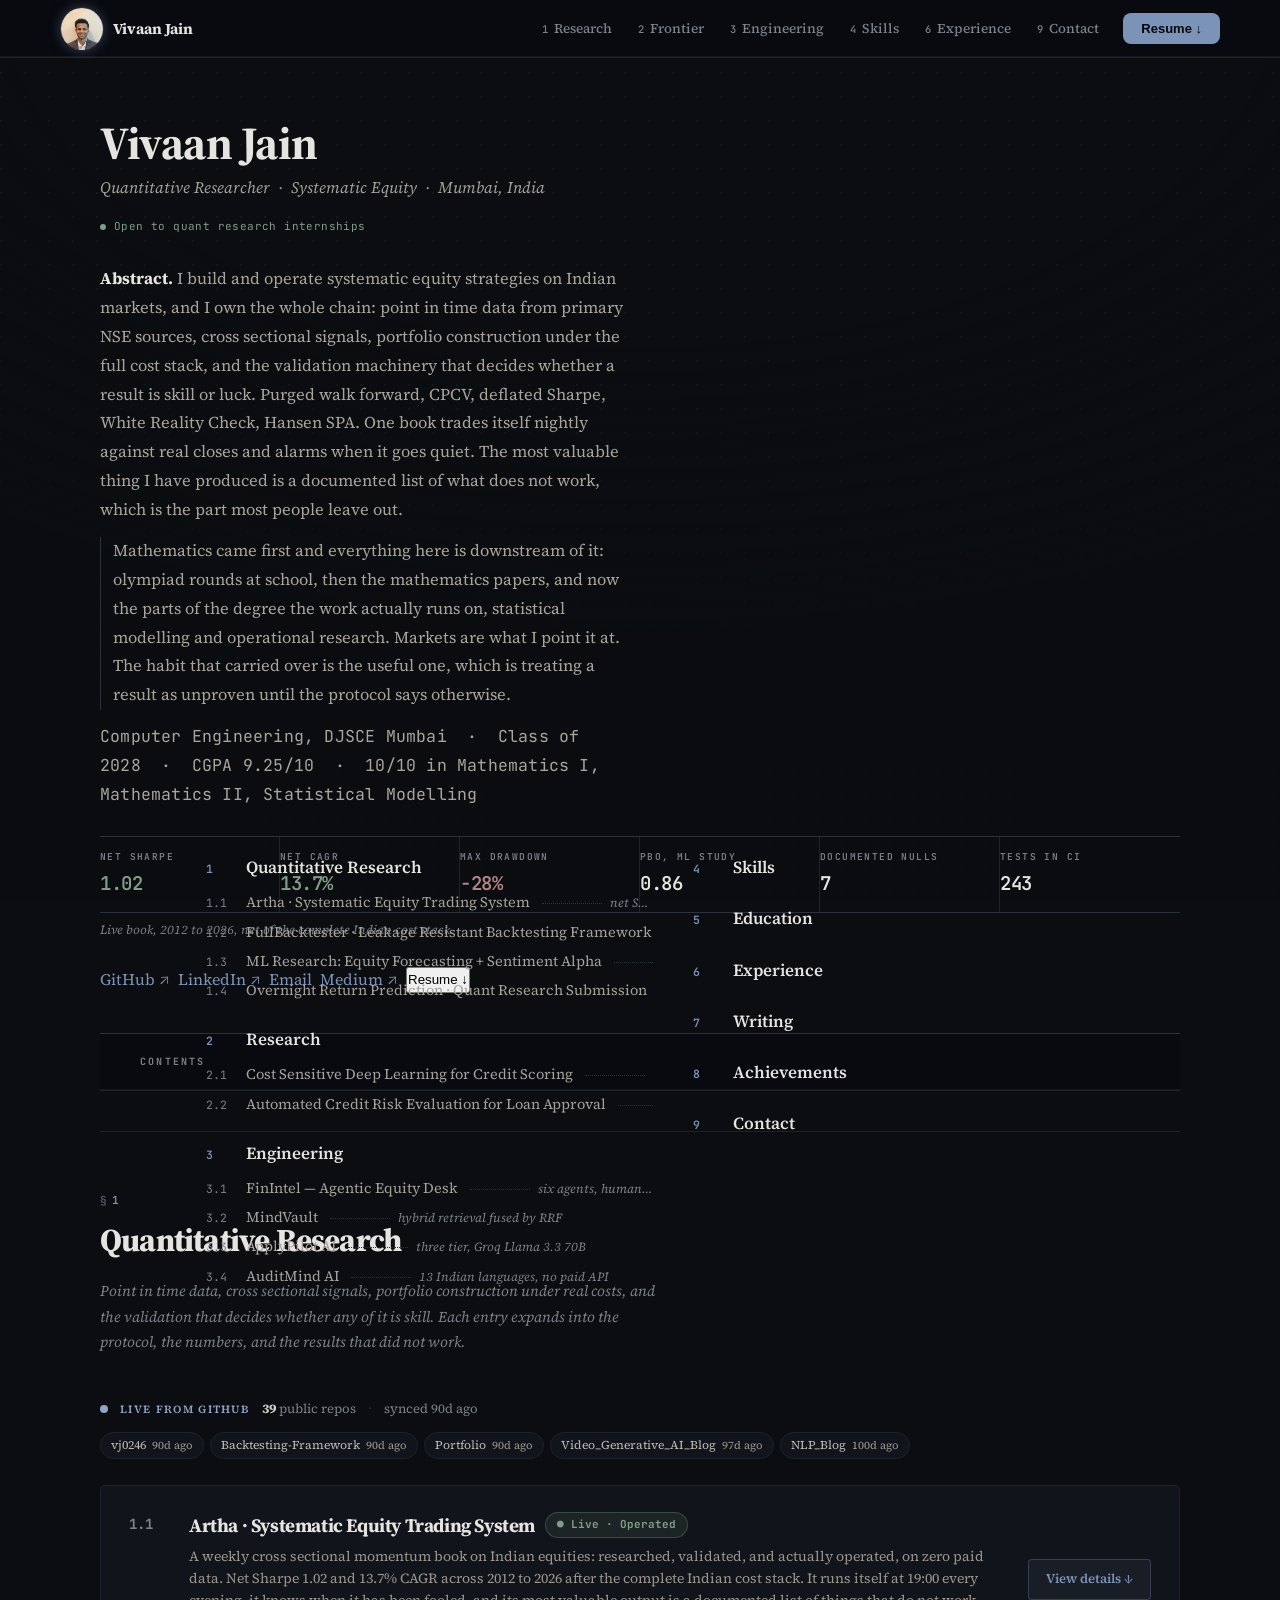
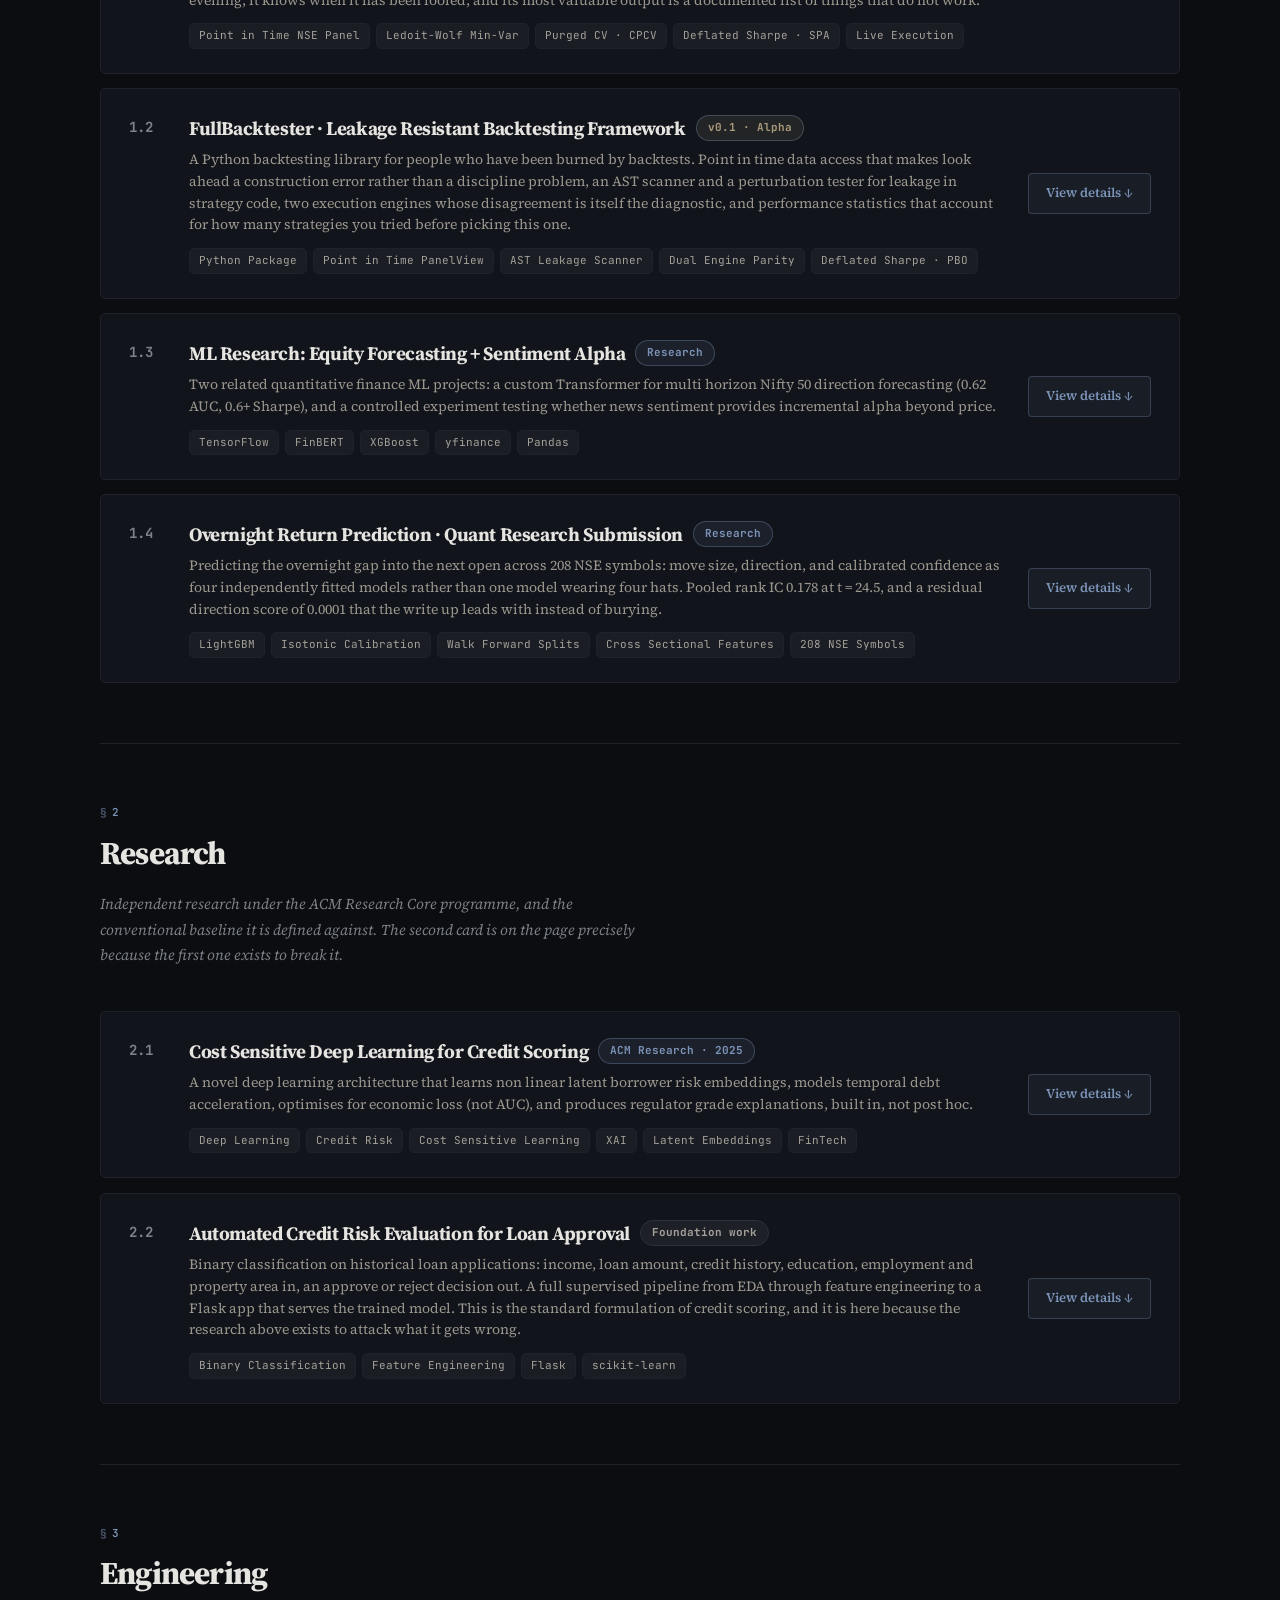
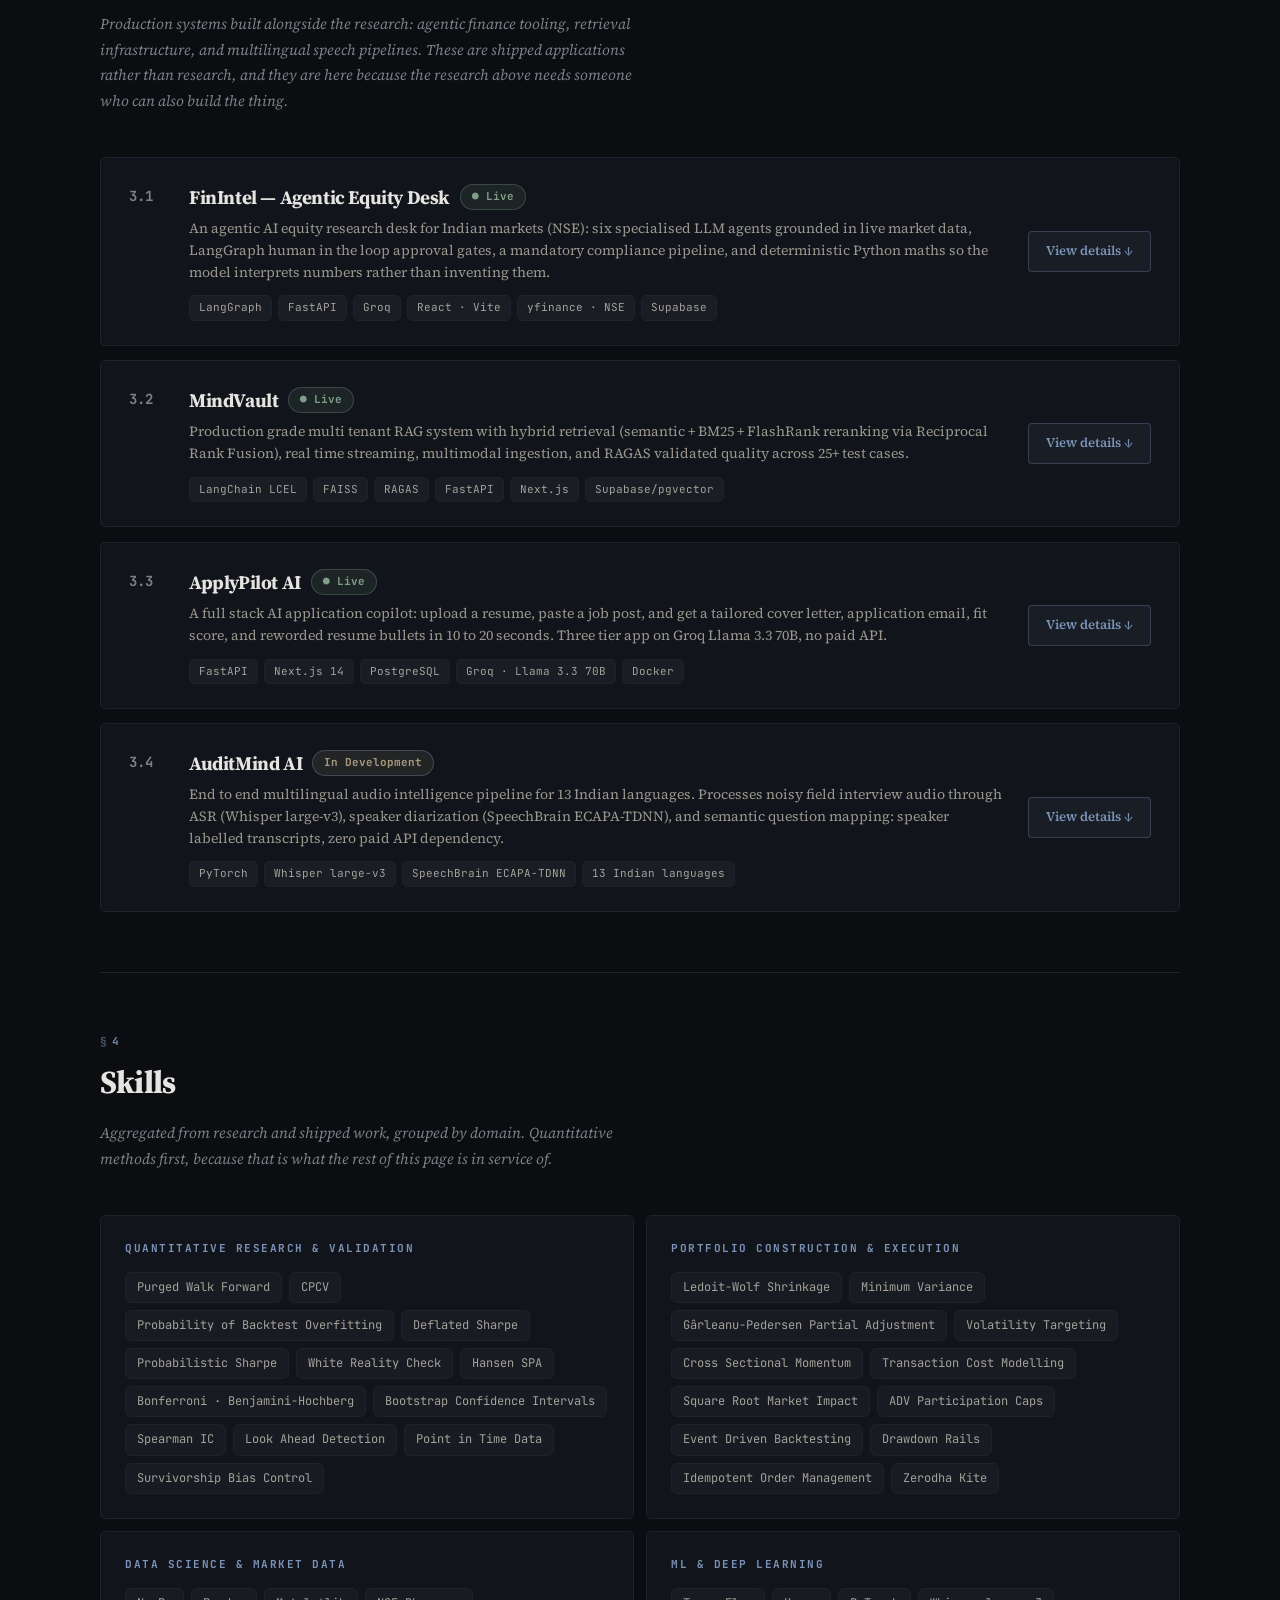
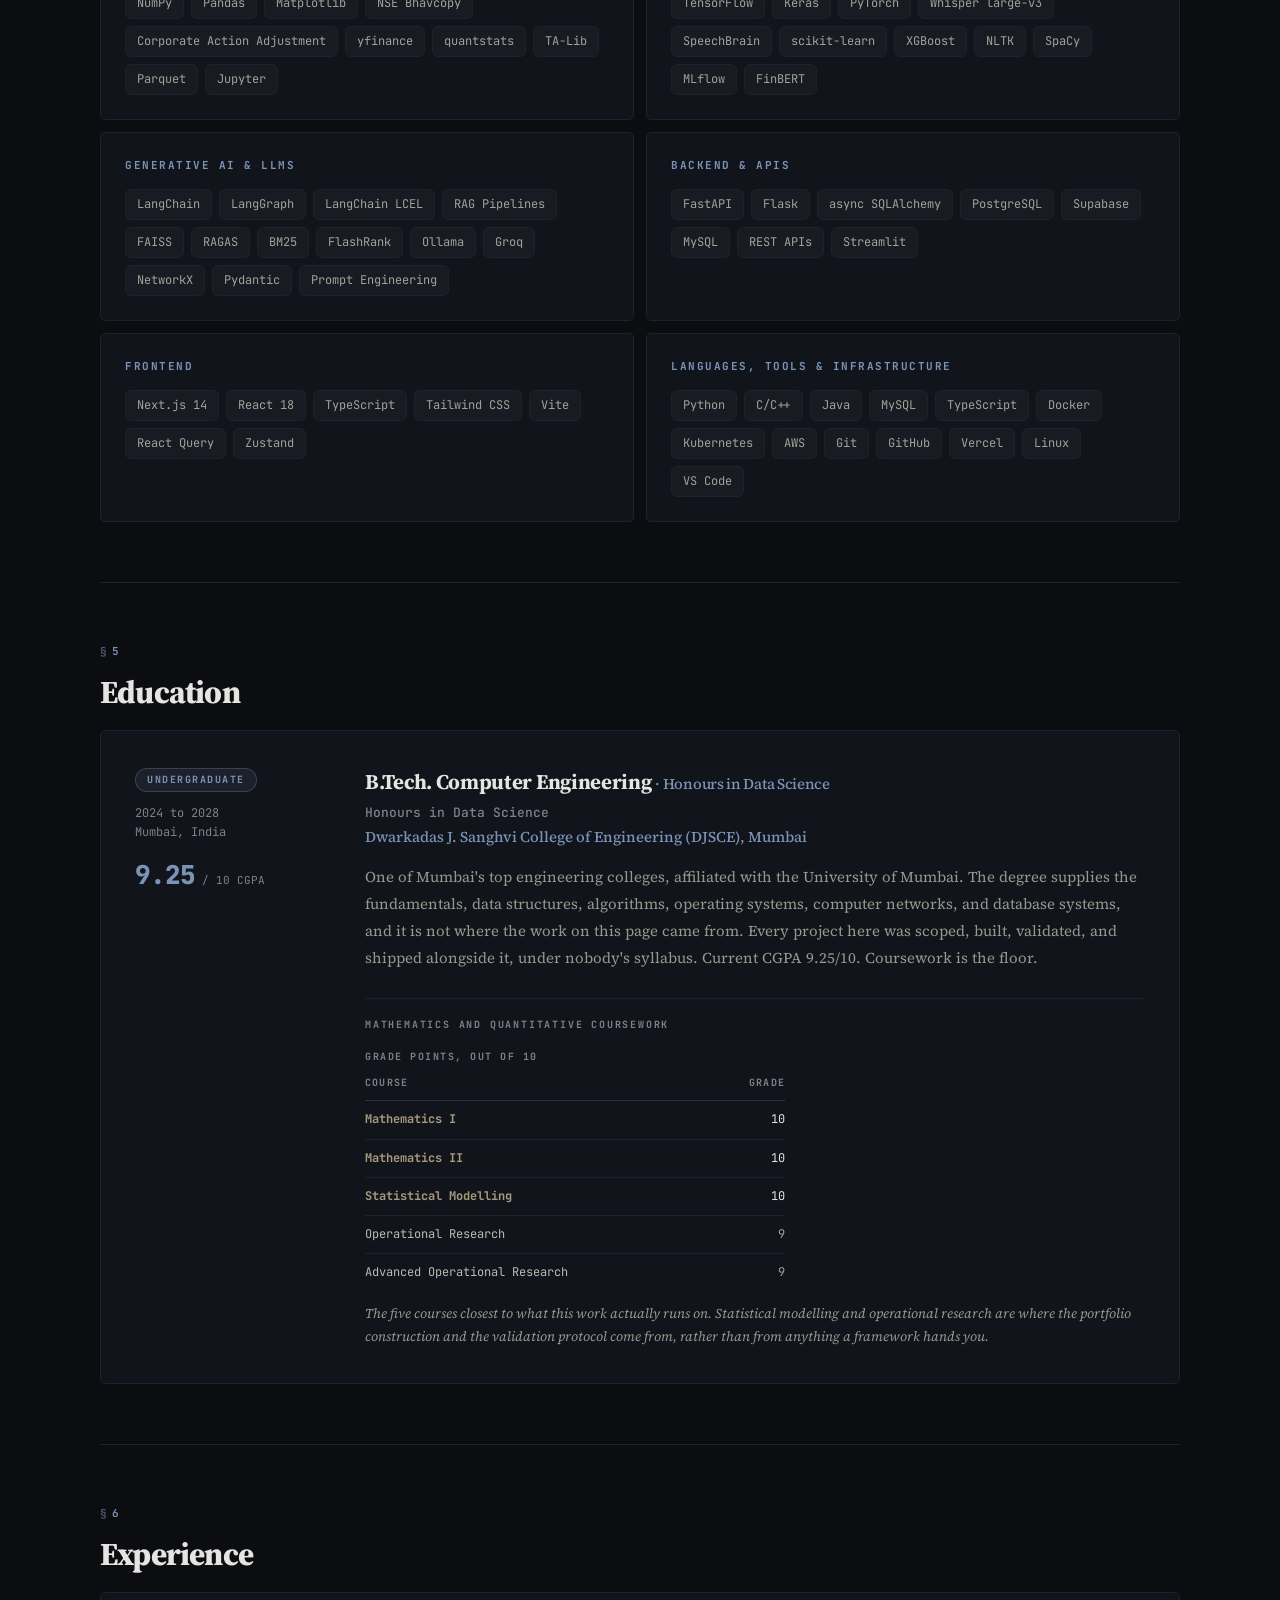
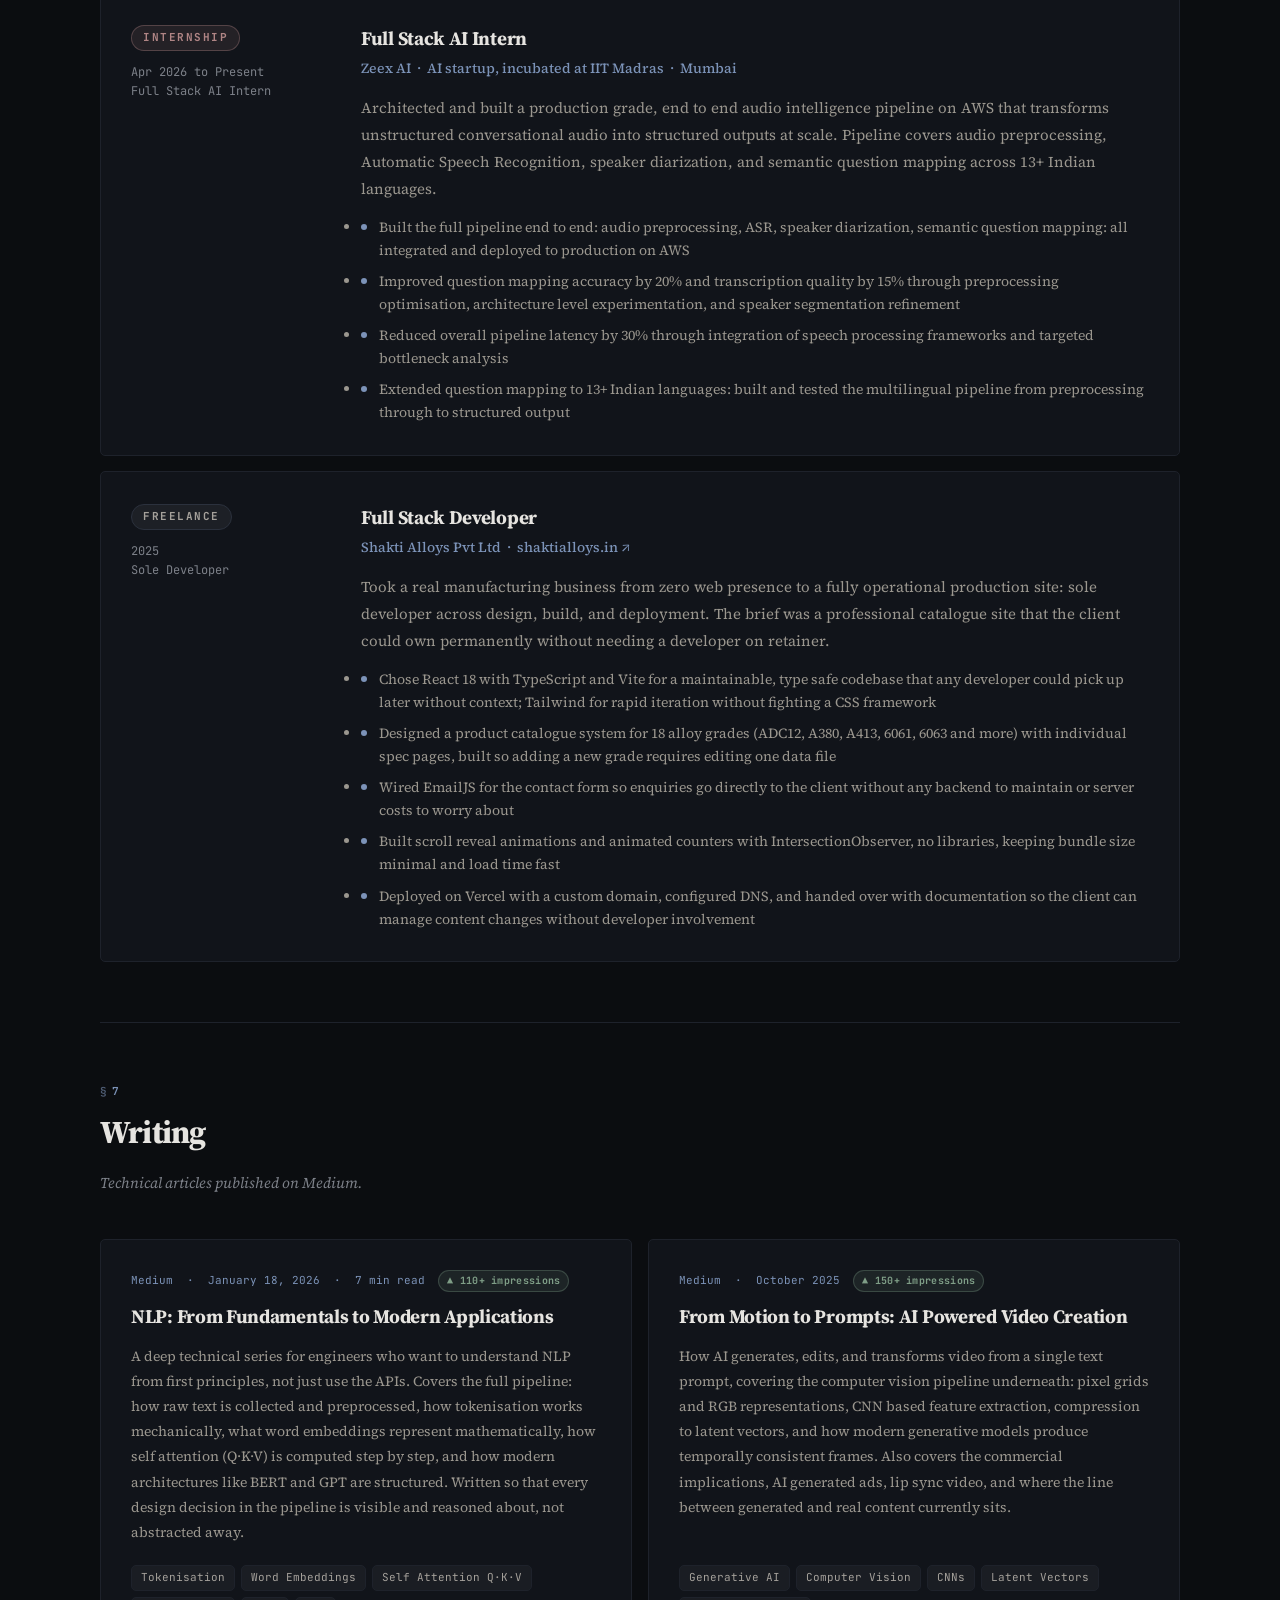
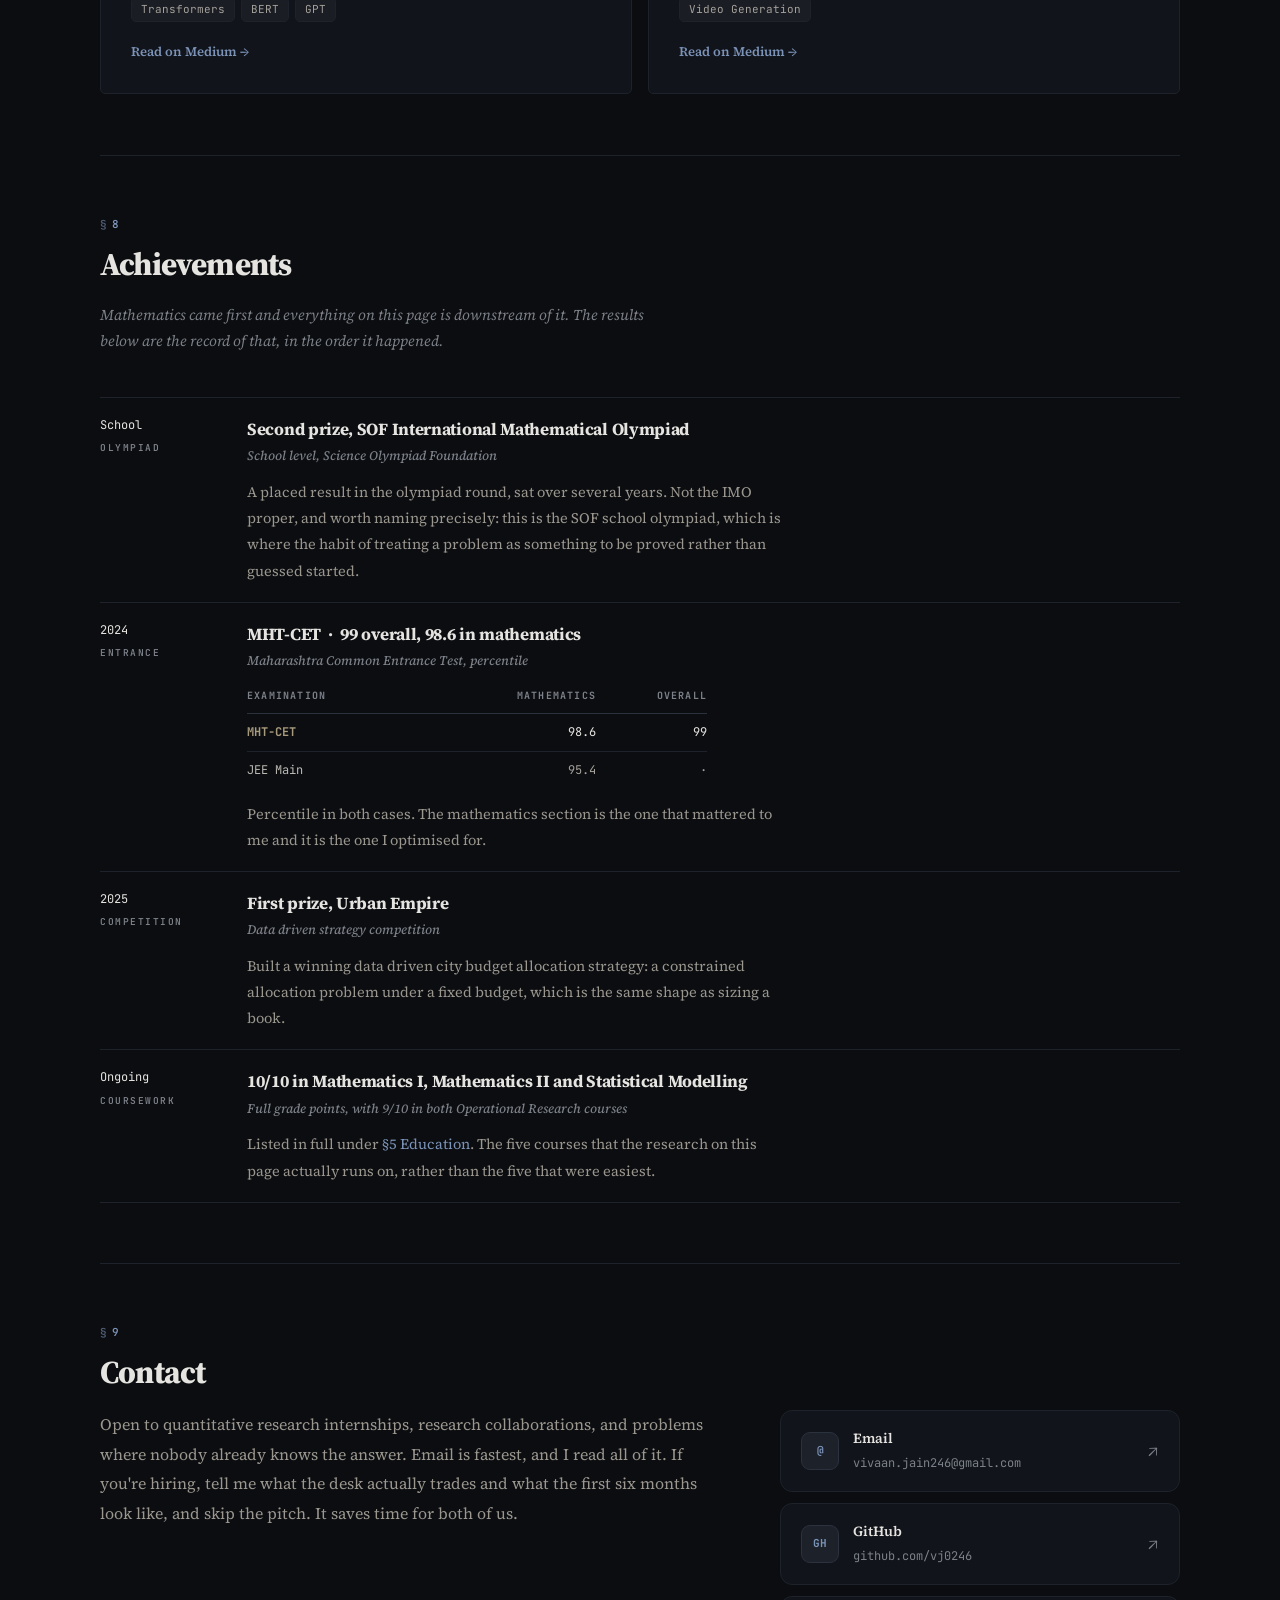
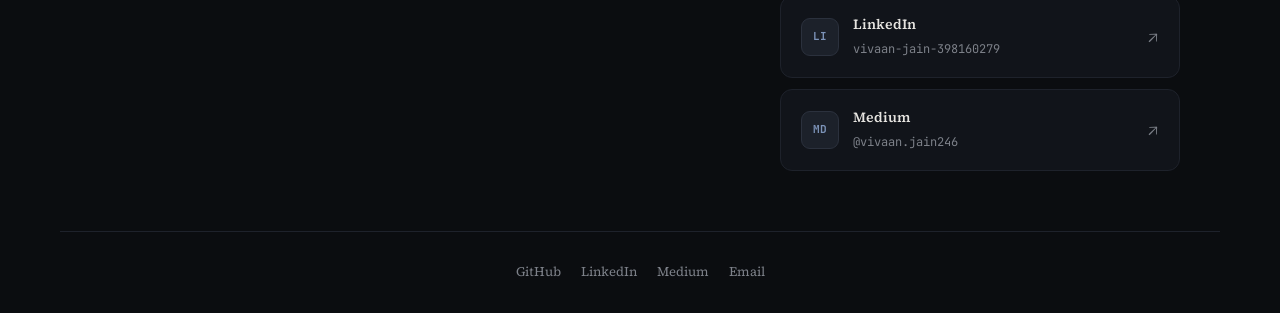
==== commit da2f1108: "feat(site): paper redesign, generated contents, achievements Replaces the terminal theme with a rest" ====
--- a/index.html
+++ b/index.html
@@ -6,16 +6,16 @@
   <title>Vivaan Jain, Quantitative Researcher</title>
   <meta name="description" content="Vivaan Jain, Computer Engineering undergraduate at DJSCE Mumbai. Systematic equity research on Indian markets: point-in-time data, purged walk-forward validation, deflated Sharpe, and documented null results." />
   <link rel="icon" type="image/svg+xml" href="favicon.svg" />
-  <meta name="theme-color" content="#07080d" />
+  <meta name="theme-color" content="#0b0d10" />
   <link rel="preconnect" href="https://fonts.googleapis.com" />
   <link rel="preconnect" href="https://fonts.gstatic.com" crossorigin />
-  <link href="https://fonts.googleapis.com/css2?family=Inter:wght@400;500;600;700;800&family=JetBrains+Mono:wght@400;500;600&display=swap" rel="stylesheet" />
+  <link href="https://fonts.googleapis.com/css2?family=Source+Serif+4:opsz,wght@8..60,400;8..60,600;8..60,700&family=JetBrains+Mono:wght@400;500;600&display=swap" rel="stylesheet" />
   <link rel="stylesheet" href="css/style.css" />
   <noscript>
     <style>
       /* Without JS nothing dismisses the intro and nothing adds .in, so the
          reveal animation would leave the page blank behind a permanent overlay. */
-      #intro, #neural-bg, #scroll-progress { display: none !important; }
+      #scroll-progress { display: none !important; }
       [data-reveal] { opacity: 1 !important; transform: none !important; }
       .proj-detail { display: grid !important; }
     </style>
@@ -73,19 +73,6 @@
 
 <a class="skip-link" href="#hero">Skip to content</a>
 
-<!-- ═══ CINEMATIC INTRO ═════════════════════════ -->
-<div id="intro" aria-hidden="true">
-  <div class="intro-inner">
-    <div class="intro-mark"><span class="intro-dot"></span></div>
-    <div class="intro-name">Vivaan Jain</div>
-    <div class="intro-tag">Quantitative Researcher · Systematic equity, honestly validated</div>
-    <div class="intro-bar"><span></span></div>
-    <div class="intro-skip">click anywhere to skip</div>
-  </div>
-</div>
-
-<!-- ═══ NEURAL FIELD (global animated bg) ═══════ -->
-<canvas id="neural-bg" aria-hidden="true"></canvas>
 <div id="scroll-progress"></div>
 
 <!-- ═══ NAV ═════════════════════════════════════ -->
@@ -94,14 +81,13 @@
     <a class="nav-name" href="#hero"><img src="assets/vivaan.png" class="nav-avatar" alt="" />Vivaan Jain</a>
     <button class="nav-hamburger" id="hamburger" type="button" aria-label="Toggle menu" aria-expanded="false" aria-controls="navLinks"><span aria-hidden="true"></span><span aria-hidden="true"></span><span aria-hidden="true"></span></button>
     <div class="nav-links" id="navLinks">
-      <a href="#experience">Experience</a>
-      <a href="#projects">Research</a>
-      <a href="#frontier">Frontier</a>
-      <a href="#engineering">Engineering</a>
-      <a href="#skills">Skills</a>
-      <a href="#blog">Writing</a>
-      <a href="#contact">Contact</a>
-      <button class="nav-resume" id="resumeOpen" type="button" aria-haspopup="dialog" aria-expanded="false" aria-controls="resumeModal">Resume ↓</button>
+      <a href="#projects"><span class="nav-num">1</span>Research</a>
+      <a href="#frontier"><span class="nav-num">2</span>Frontier</a>
+      <a href="#engineering"><span class="nav-num">3</span>Engineering</a>
+      <a href="#skills"><span class="nav-num">4</span>Skills</a>
+      <a href="#experience"><span class="nav-num">6</span>Experience</a>
+      <a href="#contact"><span class="nav-num">9</span>Contact</a>
+      <button class="nav-resume" data-resume-open type="button" aria-haspopup="dialog" aria-expanded="false" aria-controls="resumeModal">Resume ↓</button>
     </div>
   </div>
 </nav>
@@ -110,88 +96,1349 @@
 
 <!-- ═══ HERO ════════════════════════════════════ -->
 <section id="hero">
-  <div class="hero-left" data-reveal>
-    <p class="section-eyebrow hero-eyebrow">Layer 00 · Input</p>
-    <div class="status-pill">
-      <span class="status-dot"></span>
-      Open to quant research internships
+  <header class="paper-head" data-reveal>
+    <h1 class="hero-name">Vivaan Jain</h1>
+    <p class="hero-role">Quantitative Researcher &nbsp;·&nbsp; Systematic Equity &nbsp;·&nbsp; Mumbai, India</p>
+    <p class="hero-status"><span class="status-dot" aria-hidden="true"></span>Open to quant research internships</p>
+  </header>
+
+  <div class="abstract" data-reveal>
+    <p>
+      <span class="abstract-label">Abstract.</span>
+      I build and operate systematic equity strategies on Indian markets, and I own the whole
+      chain: point in time data from primary NSE sources, cross sectional signals, portfolio
+      construction under the full cost stack, and the validation machinery that decides whether
+      a result is skill or luck. Purged walk forward, CPCV, deflated Sharpe, White Reality Check,
+      Hansen SPA. One book trades itself nightly against real closes and alarms when it goes
+      quiet. The most valuable thing I have produced is a documented list of what does not work,
+      which is the part most people leave out.
+    </p>
+    <p class="abstract-note">
+      Mathematics came first and everything here is downstream of it: olympiad rounds at school,
+      then the mathematics papers, and now the parts of the degree the work actually runs on,
+      statistical modelling and operational research. Markets are what I point it at. The habit
+      that carried over is the useful one, which is treating a result as unproven until the
+      protocol says otherwise.
+    </p>
+    <p class="abstract-meta">
+      Computer Engineering, DJSCE Mumbai &nbsp;·&nbsp; Class of 2028 &nbsp;·&nbsp; CGPA 9.25/10
+      &nbsp;·&nbsp; 10/10 in Mathematics I, Mathematics II, Statistical Modelling
+    </p>
+  </div>
+
+  <dl class="keyfacts" data-reveal>
+    <div class="kf"><dt>Net Sharpe</dt><dd class="pos">1.02</dd></div>
+    <div class="kf"><dt>Net CAGR</dt><dd class="pos">13.7%</dd></div>
+    <div class="kf"><dt>Max drawdown</dt><dd class="neg">−28%</dd></div>
+    <div class="kf"><dt>PBO, ML study</dt><dd>0.86</dd></div>
+    <div class="kf"><dt>Documented nulls</dt><dd>7</dd></div>
+    <div class="kf"><dt>Tests in CI</dt><dd>243</dd></div>
+  </dl>
+  <p class="keyfacts-note" data-reveal>Live book, 2012 to 2026, net of the complete Indian cost stack.</p>
+
+  <div class="hero-ctas" data-reveal>
+    <a href="https://github.com/vj0246" target="_blank" rel="noopener" class="btn-primary">GitHub ↗</a>
+    <a href="https://www.linkedin.com/in/vivaan-jain-398160279" target="_blank" rel="noopener" class="btn-outline">LinkedIn ↗</a>
+    <a href="mailto:vivaan.jain246@gmail.com" class="btn-outline">Email</a>
+    <a href="https://medium.com/@vivaan.jain246" target="_blank" rel="noopener" class="btn-outline">Medium ↗</a>
+    <button class="btn-outline" data-resume-open type="button" aria-haspopup="dialog" aria-expanded="false" aria-controls="resumeModal">Resume ↓</button>
+  </div>
+
+  <nav class="contents" aria-labelledby="contents-h" data-reveal>
+    <h2 class="contents-h" id="contents-h">Contents</h2>
+    <ul class="toc">
+      <!-- CONTENTS:START -->
+        <li class="toc-section">
+          <a href="#projects"><span class="toc-num">1</span><span class="toc-title">Quantitative Research</span></a>
+          <ul class="toc-cards">
+            <li><a href="#proj-artha"><span class="toc-num">1.1</span><span class="toc-name">Artha · Systematic Equity Trading System</span><span class="toc-lede">net Sharpe 1.02, operated live</span></a></li>
+            <li><a href="#proj-fullbacktester"><span class="toc-num">1.2</span><span class="toc-name">FullBacktester · Leakage Resistant Backtesting Framework</span><span class="toc-lede">look-ahead as a construction error</span></a></li>
+            <li><a href="#proj-ml-research"><span class="toc-num">1.3</span><span class="toc-name">ML Research: Equity Forecasting + Sentiment Alpha</span><span class="toc-lede">multi horizon direction forecasting</span></a></li>
+            <li><a href="#proj-overnight"><span class="toc-num">1.4</span><span class="toc-name">Overnight Return Prediction · Quant Research Submission</span><span class="toc-lede">208 NSE symbols, calibrated confidence</span></a></li>
+          </ul>
+        </li>
+        <li class="toc-section">
+          <a href="#frontier"><span class="toc-num">2</span><span class="toc-title">Research</span></a>
+          <ul class="toc-cards">
+            <li><a href="#proj-creditscore"><span class="toc-num">2.1</span><span class="toc-name">Cost Sensitive Deep Learning for Credit Scoring</span><span class="toc-lede">cost sensitive, interpretable by design</span></a></li>
+            <li><a href="#proj-loanrisk"><span class="toc-num">2.2</span><span class="toc-name">Automated Credit Risk Evaluation for Loan Approval</span><span class="toc-lede">the baseline the research is defined against</span></a></li>
+          </ul>
+        </li>
+        <li class="toc-section">
+          <a href="#engineering"><span class="toc-num">3</span><span class="toc-title">Engineering</span></a>
+          <ul class="toc-cards">
+            <li><a href="#proj-finintel"><span class="toc-num">3.1</span><span class="toc-name">FinIntel — Agentic Equity Desk</span><span class="toc-lede">six agents, human in the loop</span></a></li>
+            <li><a href="#proj-mindvault"><span class="toc-num">3.2</span><span class="toc-name">MindVault</span><span class="toc-lede">hybrid retrieval fused by RRF</span></a></li>
+            <li><a href="#proj-applypilot"><span class="toc-num">3.3</span><span class="toc-name">ApplyPilot AI</span><span class="toc-lede">three tier, Groq Llama 3.3 70B</span></a></li>
+            <li><a href="#proj-auditmind"><span class="toc-num">3.4</span><span class="toc-name">AuditMind AI</span><span class="toc-lede">13 Indian languages, no paid API</span></a></li>
+          </ul>
+        </li>
+        <li class="toc-section">
+          <a href="#skills"><span class="toc-num">4</span><span class="toc-title">Skills</span></a>
+        </li>
+        <li class="toc-section">
+          <a href="#education"><span class="toc-num">5</span><span class="toc-title">Education</span></a>
+        </li>
+        <li class="toc-section">
+          <a href="#experience"><span class="toc-num">6</span><span class="toc-title">Experience</span></a>
+        </li>
+        <li class="toc-section">
+          <a href="#blog"><span class="toc-num">7</span><span class="toc-title">Writing</span></a>
+        </li>
+        <li class="toc-section">
+          <a href="#achievements"><span class="toc-num">8</span><span class="toc-title">Achievements</span></a>
+        </li>
+        <li class="toc-section">
+          <a href="#contact"><span class="toc-num">9</span><span class="toc-title">Contact</span></a>
+        </li>
+      <!-- CONTENTS:END -->
+    </ul>
+  </nav>
+</section>
+
+
+<section id="projects">
+  <p class="section-eyebrow"><span class="sec-sign">§</span>1</p>
+  <h2 class="section-title">Quantitative Research</h2>
+  <p class="section-sub">Point in time data, cross sectional signals, portfolio construction under real costs, and the validation that decides whether any of it is skill. Each entry expands into the protocol, the numbers, and the results that did not work.</p>
+
+
+  <div class="gh-strip" data-reveal>
+    <span class="gh-dot" aria-hidden="true"></span>
+    <span class="gh-strip-label">Live from GitHub</span>
+    <span class="gh-stat"><b id="gh-repo-count">39</b> public repos</span>
+    <span class="gh-sep">·</span>
+    <span class="gh-updated" id="gh-updated">auto-synced daily</span>
+    <div class="gh-recent" id="gh-recent"></div>
+  </div>
+
+  <div class="proj-list">
+
+    <!-- CARDS:START projects -->
+    <details class="proj-card" id="proj-artha">
+      <summary class="proj-summary">
+        <div class="ps-left">
+          <span class="proj-num">1.1</span>
+          <div class="proj-info">
+            <div class="proj-title-row">
+              <span class="proj-name" role="heading" aria-level="3">Artha · Systematic Equity Trading System</span>
+              <span class="badge live">● Live · Operated</span>
+            </div>
+            <p class="proj-tagline">A weekly cross sectional momentum book on Indian equities: researched, validated, and actually operated, on zero paid data. Net Sharpe 1.02 and 13.7% CAGR across 2012 to 2026 after the complete Indian cost stack. It runs itself at 19:00 every evening, it knows when it has been fooled, and its most valuable output is a documented list of things that do not work.</p>
+            <div class="proj-tags">
+              <span class="tag">Point in Time NSE Panel</span><span class="tag">Ledoit-Wolf Min-Var</span>
+              <span class="tag">Purged CV · CPCV</span><span class="tag">Deflated Sharpe · SPA</span>
+              <span class="tag">Live Execution</span>
+            </div>
+          </div>
+        </div>
+        <span class="expand-label">
+          <span class="close-text">View details ↓</span>
+          <span class="open-text">Close ↑</span>
+        </span>
+      </summary>
+
+      <div class="proj-detail">
+        <div>
+          <div class="detail-block">
+            <div class="detail-h">What it does</div>
+            <div class="detail-text">
+              <p>Artha builds a point in time NSE panel from primary bhavcopy and declared corporate actions, delistings included, ranks the cross section on weekly momentum, constructs a 25 name book with Ledoit-Wolf minimum variance weights and Gârleanu-Pedersen partial adjustment, targets volatility, caps participation against ADV, and executes at the T+1 close. The full Indian cost stack is charged: STT, stamp duty, exchange and SEBI fees, GST, flat DP charges, and square root market impact.</p>
+              <p>The larger half of the project is proving the result is not luck. Validation is purged walk forward plus combinatorially purged cross validation, deflated Sharpe measured against an append only trial ledger, White's Reality Check and Hansen's SPA. The live layer holds backtest and engine parity as a CI gate, uses deterministic idempotent order ids, enforces drawdown rails, and runs a heartbeat that alarms on silence rather than only on failure. One line: a research lab that happens to trade, built so its own results cannot lie to it.</p>
+            </div>
+          </div>
+          <div class="detail-block">
+            <div class="detail-h">Results, net of the complete Indian cost stack, 2012 to 2026</div>
+            <div class="perf-wrap">
+              <table class="perf-table">
+                <caption>Performance by portfolio construction</caption>
+                <thead><tr><th>Configuration</th><th>CAGR</th><th>Sharpe</th><th>Max DD</th><th>Turnover</th></tr></thead>
+                <tbody>
+                  <tr class="hi"><td>LW min-var + GP τ0.5 · live config</td><td>13.7%</td><td class="pos">1.02</td><td class="neg">−28%</td><td>4.2×</td></tr>
+                  <tr><td>Equal weight + no-trade bands</td><td>12.8%</td><td>0.96</td><td class="neg">−27%</td><td>5.2×</td></tr>
+                  <tr><td>Naive momentum 12-1</td><td>23.6%</td><td>0.96</td><td class="neg">−49%</td><td>·</td></tr>
+                  <tr><td>NIFTY 500 synthetic TRI</td><td>14.97%</td><td>0.94</td><td class="neg">−38%</td><td>·</td></tr>
+                </tbody>
+              </table>
+            </div>
+            <div class="arch-note">
+              Naive momentum earns a far higher CAGR at a −49% drawdown; the shipped configuration trades return for a drawdown a real book can survive.
+              The point of the table is its last row: after costs, most of what looks like alpha is the index. The number that matters is the one that survives being counted, which is why the deflated Sharpe is computed against every configuration ever tried, not just the shipped one.
+            </div>
+          </div>
+          <div class="detail-block">
+            <div class="detail-h">Architecture</div>
+            <div class="arch-diagram">
+              <div class="arch-flow">
+                <div class="arch-node">NSE Bhavcopy<br><small>corporate actions · F&amp;O · news</small></div>
+                <span class="arch-arr">→</span>
+                <div class="arch-node key">Point in Time Panel<br><small>sha256 manifest · CA sanity gate</small></div>
+                <span class="arch-arr">→</span>
+                <div class="arch-node key">Validation<br><small>purged CV · CPCV · PBO · DSR · SPA</small></div>
+                <span class="arch-arr">→</span>
+                <div class="arch-node key">Construction<br><small>LW min-var · GP τ · vol target</small></div>
+                <span class="arch-arr">→</span>
+                <div class="arch-node key">Live Engine<br><small>parity gate in CI · OMS</small></div>
+                <span class="arch-arr">→</span>
+                <div class="arch-node">Monitoring<br><small>IC decay · PSI drift · heartbeat</small></div>
+              </div>
+              <div class="arch-note">
+                Five scheduled jobs: trade at 19:00, a 21:00 heartbeat that asks whether any of that actually happened, a weekly live versus research divergence check, monthly research screens, and quarterly re-validation. A shipped configuration must re-earn its seat.
+                Every alarm is written durably to disk before any push channel is attempted, because the loudest failure mode is silence, and silence has its own dedicated watchdog. Nothing auto remediates: alarms inform, humans decide.
+                A research agent proposes features through an AST sandboxed DSL, screens them under the standard protocol, and keeps a Thompson sampling posterior over which families of idea have historically paid off. It has demonstrably changed its mind, reordering what it tries next after two negative liquidity screens, and it never touches the live book.
+              </div>
+            </div>
+          </div>
+          <div class="detail-block">
+            <div class="detail-h">The nulls are the contribution</div>
+            <div class="null-box">
+              <div class="nb-label">Seven results that did not work, published rather than buried</div>
+              <ul class="detail-bullets">
+                <li>Machine learning does not beat momentum. Ridge, LightGBM, MLP and a Transformer under one purged protocol: PBO 0.86, meaning the in sample winner is overfit in 24 of 28 splits</li>
+                <li>Post earnings drift runs backwards in India. Across 1.48M timestamped exchange announcements the biggest positive surprises reverse, t = −6.9, and event features add no weekly alpha</li>
+                <li>The single name model zoo loses to buy and hold. GRU, LSTM, Transformer and ensemble all land under half the always long floor after costs, under both retraining schemes. Retraining cadence turned out irrelevant: the problem is absence of signal, not staleness</li>
+                <li>News sentiment gating subtracts value, 0.06 against 0.58 Sharpe, consistent with the inverted drift above</li>
+                <li>A learned trading speed policy ties the fixed constant. LinUCB over 728 weekly decisions returns PBO 0.93 and near uniform action counts: the agent itself reporting that the objective surface is flat and the Gârleanu-Pedersen constant is already near optimal</li>
+                <li>Momentum crash regime gates add nothing beyond the volatility targeting already shipped, and EWMA covariance does not beat Ledoit-Wolf, paying for faster adaptation in churn</li>
+              </ul>
+              <div class="detail-text" style="margin-top:14px">
+                <p><strong style="color:var(--white)">The headline finding, written up as a working paper: decomposition preprocessing is look ahead.</strong> A large literature reports Sharpe 3+ on daily equity forecasting after EMD or CEEMDAN preprocessing. Artha reproduced those numbers exactly, IC 0.41 and Sharpe 3.6, then recomputed the identical transform causally so no future data could touch any training input. The entire edge vanished, IC −0.04. The leaky minus causal gap is the published result, and it is what a global transform applied before a temporal split does to you.</p>
+              </div>
+            </div>
+          </div>
+          <div class="detail-block">
+            <div class="detail-h">Things that went wrong, and were fixed in public</div>
+            <ul class="detail-bullets">
+              <li>The data feed lied. The declared corporate action feed carried a 1:5 TVSMOTOR split that never happened, manufacturing a +398% phantom return. The adjuster now verifies every declared factor against the ex day price in both directions and has caught 14 phantom events across the history</li>
+              <li>A headline was caught being inflated by its own author. Construction v2 first measured Sharpe 1.119 at −21% drawdown; internal code review found a position cap bug silently parking gross in cash, which is accidental de-risking. Corrected to 1.018, and both numbers stay in the record</li>
+              <li>A significance claim was corrected downward. The claim that the family beats the index at SPA p = 0.0415 turned out to be carried by a naive fully invested baseline inside that family; across constructed configurations alone, p = 0.655</li>
+              <li>A promising upgrade was refused. A momentum plus low volatility blend scored Sharpe 1.30 against the live 1.02, then failed two of four pre registered gates, PBO 0.500 and SPA 0.655. It was held, not shipped, and the friendlier re-test that might have rescued it was deliberately not run</li>
+            </ul>
+          </div>
+          <div class="detail-block">
+            <div class="detail-h">Disclosed limitations</div>
+            <div class="detail-text">
+              <p>Synthetic total return benchmark because no free NIFTY 500 TRI exists; a static current sector map; cash earns 0%; hedge margin financing unmodelled; paper slippage degenerate until live quotes arrive; an announcement taxonomy audited at 81% accuracy; GDELT news coverage reaching 72 of 115 months before the free API rate limited it; and a deflated Sharpe of 0.20 that counts every single name experiment against the cross sectional book, which is deliberately conservative. Each one is tracked with a confirmation date, because a limitation you disclose cannot ambush you later.</p>
+            </div>
+          </div>
+        </div>
+
+        <div class="detail-sidebar">
+          <div class="sidebar-block">
+            <div class="sb-label">Stack</div>
+            <div class="sb-tags">
+              <span class="tag">Python</span><span class="tag">uv</span>
+              <span class="tag">NSE Bhavcopy</span><span class="tag">Ledoit-Wolf</span>
+              <span class="tag">Gârleanu-Pedersen</span><span class="tag">CPCV</span>
+              <span class="tag">Deflated Sharpe</span><span class="tag">Hansen SPA</span>
+              <span class="tag">White Reality Check</span><span class="tag">LinUCB</span>
+              <span class="tag">Thompson Sampling</span><span class="tag">Zerodha Kite</span>
+              <span class="tag">GitHub Actions CI</span>
+            </div>
+          </div>
+          <div class="sidebar-block">
+            <div class="sb-label">Key metrics</div>
+            <div class="sb-metrics">
+              <div class="metric-row"><span class="metric-label">Net Sharpe</span><span class="metric-val pos">1.02</span></div>
+              <div class="metric-row"><span class="metric-label">Net CAGR</span><span class="metric-val pos">13.7%</span></div>
+              <div class="metric-row"><span class="metric-label">Max drawdown</span><span class="metric-val neg">−28%</span></div>
+              <div class="metric-row"><span class="metric-label">Turnover</span><span class="metric-val">4.2×</span></div>
+              <div class="metric-row"><span class="metric-label">Backtest span</span><span class="metric-val">2012–2026</span></div>
+              <div class="metric-row"><span class="metric-label">Book size</span><span class="metric-val">25 names</span></div>
+              <div class="metric-row"><span class="metric-label">Tests in CI</span><span class="metric-val">243</span></div>
+              <div class="metric-row"><span class="metric-label">Documented nulls</span><span class="metric-val">7</span></div>
+              <div class="metric-row"><span class="metric-label">Recorded ADRs</span><span class="metric-val">13</span></div>
+              <div class="metric-row"><span class="metric-label">Paid data cost</span><span class="metric-val">₹0</span></div>
+            </div>
+          </div>
+          <div class="sidebar-block">
+            <div class="sb-label">Links</div>
+            <a href="https://github.com/vj0246/artha" target="_blank" rel="noopener" class="sb-link">GitHub Repository <span>↗</span></a>
+            <a href="https://artha-quant.vercel.app" target="_blank" rel="noopener" class="sb-link">Research Site <span>↗</span></a>
+          </div>
+        </div>
+      </div>
+    </details>
+
+    <details class="proj-card" id="proj-fullbacktester">
+      <summary class="proj-summary">
+        <div class="ps-left">
+          <span class="proj-num">1.2</span>
+          <div class="proj-info">
+            <div class="proj-title-row">
+              <span class="proj-name" role="heading" aria-level="3">FullBacktester · Leakage Resistant Backtesting Framework</span>
+              <span class="badge progress">v0.1 · Alpha</span>
+            </div>
+            <p class="proj-tagline">A Python backtesting library for people who have been burned by backtests. Point in time data access that makes look ahead a construction error rather than a discipline problem, an AST scanner and a perturbation tester for leakage in strategy code, two execution engines whose disagreement is itself the diagnostic, and performance statistics that account for how many strategies you tried before picking this one.</p>
+            <div class="proj-tags">
+              <span class="tag">Python Package</span><span class="tag">Point in Time PanelView</span>
+              <span class="tag">AST Leakage Scanner</span><span class="tag">Dual Engine Parity</span>
+              <span class="tag">Deflated Sharpe · PBO</span>
+            </div>
+          </div>
+        </div>
+        <span class="expand-label">
+          <span class="close-text">View details ↓</span>
+          <span class="open-text">Close ↑</span>
+        </span>
+      </summary>
+
+      <div class="proj-detail">
+        <div>
+          <div class="detail-block">
+            <div class="detail-h">What it does</div>
+            <div class="detail-text">
+              <p>Most backtesting frameworks leave the hard part to the user's discipline: not reading the future, not trusting a fill that would never happen, not forgetting how many strategies were tried before this one looked good. FullBacktester moves each of those from a habit into a construction constraint. A strategy never receives a full price history, only a <code>PanelView</code> of bars up to and including the current one, with read only arrays and bars stamped at their close instant in UTC, so a daily bar is not knowable until the exchange has actually closed.</p>
+              <p>Every strategy in an <code>Arena</code> runs against the same panel, the same execution config, and the same battery of checks, and the overfitting statistics use the number of entries as the number of trials. The summary reports CAGR, Sharpe, deflated Sharpe given that trial count, max drawdown, turnover, cost drag, and the Sharpe gap between the idealized and realistic engines, with every HIGH severity validation finding printed underneath.</p>
+            </div>
+          </div>
+          <div class="detail-block">
+            <div class="detail-h">What it defends against</div>
+            <div class="perf-wrap">
+              <table class="perf-table">
+                <caption>Pitfall and defence</caption>
+                <thead><tr><th>Pitfall</th><th>Defence</th></tr></thead>
+                <tbody>
+                  <tr><td>Look ahead through the data</td><td>PanelView ends at the current bar; UTC close stamping</td></tr>
+                  <tr><td>Look ahead in strategy code</td><td>StaticScanner AST patterns + FutureLeakTester perturbation</td></tr>
+                  <tr><td>Look ahead in ML training</td><td>Embargoed WalkForwardMLStrategy + PurgedKFold</td></tr>
+                  <tr><td>Unrealistic execution</td><td>Event driven engine, cash ledger, next open fills, participation caps</td></tr>
+                  <tr><td>Vectorized wishful thinking</td><td>Same cost model, checked against the event driven engine</td></tr>
+                  <tr><td>Trying many strategies</td><td>Deflated Sharpe and CSCV probability of backtest overfitting</td></tr>
+                </tbody>
+              </table>
+            </div>
+            <div class="arch-note">
+              StaticScanner flags negative shifts, centred rolling windows, backward fills, and fitting before the split. FutureLeakTester reruns the strategy twice, once with bars after t replaced by noise and once with the history truncated at t: a decision at t that changes was reading the future.
+              Under idealized settings the two engines agree to 1e-9; under realistic settings the gap between them is reported as implementation risk rather than hidden.
+            </div>
+          </div>
+          <div class="detail-block">
+            <div class="detail-h">Architecture</div>
+            <div class="arch-diagram">
+              <div class="arch-flow">
+                <div class="arch-node">DataSource<br><small>yfinance · NSE bhavcopy · local</small></div>
+                <span class="arch-arr">→</span>
+                <div class="arch-node key">Panel · PanelView<br><small>read only, ends at bar t</small></div>
+                <span class="arch-arr">→</span>
+                <div class="arch-node">Strategy<br><small>weights or on_bar</small></div>
+                <span class="arch-arr">→</span>
+                <div class="arch-node key">Two Engines<br><small>event driven · vectorized</small></div>
+                <span class="arch-arr">→</span>
+                <div class="arch-node key">Validation<br><small>AST · perturbation · parity · data QA</small></div>
+                <span class="arch-arr">→</span>
+                <div class="arch-node">Arena Report<br><small>DSR · PBO · cost drag</small></div>
+              </div>
+              <div class="arch-note">
+                A signal computed from bar t's close executes at bar t+1's open. SAME_CLOSE fill timing exists for market on close strategies and is flagged as optimistic in every report that sees it. Limit and stop orders are evaluated against the next bar's range with conservative fill prices.
+                Annualization comes from the panel's market and bar frequency: 252 US sessions, 250 Indian sessions, 365 crypto days, and intraday multiples of each. Undefined statistics are NaN, never zero.
+                The NSE bhavcopy source is unadjusted and survivorship free, so it is the right source for universe membership and volume checks, and the wrong one for returns. The framework declares that per source rather than letting the user guess.
+              </div>
+            </div>
+          </div>
+          <div class="detail-block">
+            <div class="detail-h">Technical depth</div>
+            <ul class="detail-bullets">
+              <li>Point in time by construction: <code>PanelView</code> exposes bars [0, t] as read only arrays, so look ahead is a type of code that cannot be written rather than a mistake to be caught in review</li>
+              <li>Two independent leakage detectors: a static AST scanner over strategy source, and a dynamic perturbation tester that corrupts the future and checks whether the present decision moves</li>
+              <li>Dual engine design where agreement is the test: the vectorized engine exists for speed and shares the cost model exactly, and any divergence from the event driven ledger is surfaced as implementation risk</li>
+              <li>Multiple testing taken seriously: <code>probabilistic_sharpe_ratio</code>, <code>deflated_sharpe_ratio</code>, <code>minimum_backtest_length</code>, and CSCV <code>probability_of_backtest_overfitting</code> are first class metrics, not an appendix</li>
+              <li>Packaging verified the way users experience it: a clean room script builds the wheel, installs it into a fresh virtualenv with the source tree off the path, and exercises the installed copy, which catches a module missing from the wheel, a lost <code>py.typed</code> marker, or an extra that is not really optional</li>
+              <li>Limitations stated in the README rather than discovered later: corporate actions are not modelled point in time, intraday fills assume the bar's open is attainable, the leakage tests cannot see a strategy that reads the future from a global, and no options, futures margining, borrow costs or FX in v0.1</li>
+            </ul>
+          </div>
+        </div>
+
+        <div class="detail-sidebar">
+          <div class="sidebar-block">
+            <div class="sb-label">Stack</div>
+            <div class="sb-tags">
+              <span class="tag">Python 3.11+</span><span class="tag">NumPy</span>
+              <span class="tag">Pandas</span><span class="tag">Parquet cache</span>
+              <span class="tag">Hypothesis</span><span class="tag">pytest</span>
+              <span class="tag">mypy</span><span class="tag">ruff</span>
+              <span class="tag">yfinance</span><span class="tag">NSE Bhavcopy</span>
+              <span class="tag">GitHub Actions CI</span>
+            </div>
+          </div>
+          <div class="sidebar-block">
+            <div class="sb-label">Key metrics</div>
+            <div class="sb-metrics">
+              <div class="metric-row"><span class="metric-label">Engine agreement</span><span class="metric-val">1e-9</span></div>
+              <div class="metric-row"><span class="metric-label">Test suite</span><span class="metric-val">~80</span></div>
+              <div class="metric-row"><span class="metric-label">Python versions in CI</span><span class="metric-val">3.11–3.13</span></div>
+              <div class="metric-row"><span class="metric-label">OS legs in CI</span><span class="metric-val">3</span></div>
+              <div class="metric-row"><span class="metric-label">Leakage detectors</span><span class="metric-val">2</span></div>
+              <div class="metric-row"><span class="metric-label">Markets supported</span><span class="metric-val">US · IN · Crypto</span></div>
+            </div>
+          </div>
+          <div class="sidebar-block">
+            <div class="sb-label">Links</div>
+            <a href="https://github.com/vj0246/Backtesting-Framework" target="_blank" rel="noopener" class="sb-link">GitHub Repository <span>↗</span></a>
+          </div>
+        </div>
+      </div>
+    </details>
+
+    <details class="proj-card" id="proj-ml-research">
+      <summary class="proj-summary">
+        <div class="ps-left">
+          <span class="proj-num">1.3</span>
+          <div class="proj-info">
+            <div class="proj-title-row">
+              <span class="proj-name" role="heading" aria-level="3">ML Research: Equity Forecasting + Sentiment Alpha</span>
+              <span class="badge research">Research</span>
+            </div>
+            <p class="proj-tagline">Two related quantitative finance ML projects: a custom Transformer for multi horizon Nifty 50 direction forecasting (0.62 AUC, 0.6+ Sharpe), and a controlled experiment testing whether news sentiment provides incremental alpha beyond price.</p>
+            <div class="proj-tags">
+              <span class="tag">TensorFlow</span><span class="tag">FinBERT</span>
+              <span class="tag">XGBoost</span><span class="tag">yfinance</span>
+              <span class="tag">Pandas</span>
+            </div>
+          </div>
+        </div>
+        <span class="expand-label">
+          <span class="close-text">View details ↓</span>
+          <span class="open-text">Close ↑</span>
+        </span>
+      </summary>
+
+      <div class="proj-detail">
+        <div>
+          <div class="detail-block">
+            <div class="detail-h">Project 1: Multi Horizon Transformer for Nifty 50</div>
+            <div class="detail-text">
+              <p>A Transformer encoder built from scratch in TensorFlow that outputs directional forecasts for 4 horizons simultaneously: 1, 5, 10, and 20 trading days: from one forward pass. Trained on 4,900+ trading days (Jan 2006–Feb 2026). FinBERT news sentiment fused as a parallel signal. Achieved 0.62 AUC and 0.6+ non overlapping long short Sharpe on the held out test set.</p>
+            </div>
+          </div>
+          <div class="detail-block">
+            <div class="detail-h">Architecture: Transformer</div>
+            <div class="arch-diagram">
+              <div class="arch-flow">
+                <div class="arch-node">18yr OHLCV<br><small>Jan 2006 to Feb 2026</small></div>
+                <span class="arch-arr">→</span>
+                <div class="arch-node key">16 Features<br><small>OHLCV + technicals</small></div>
+                <span class="arch-plus">+</span>
+                <div class="arch-node key">FinBERT<br><small>sentiment score</small></div>
+                <span class="arch-arr">→</span>
+                <div class="arch-node key">Transformer Encoder<br><small>60-day self attention · TensorFlow</small></div>
+                <span class="arch-arr">→</span>
+                <div class="arch-node">4 Outputs<br><small>1/5/10/20d · 0.62 AUC</small></div>
+              </div>
+              <div class="arch-note">
+                Fully vectorized long short backtesting engine validates economic performance beyond drift.
+                Walk forward validation and decile based strategy evaluation ensure no temporal leakage.
+                Leakage free scaling applied to all features. 16 quantitative technical factors engineered.
+                Compared against XGBoost baseline on same features. 0.6+ non overlapping long short Sharpe.
+              </div>
+            </div>
+          </div>
+          <div class="detail-block">
+            <div class="detail-h">Project 2: Sentiment Driven Quantitative Alpha Modeling</div>
+            <div class="detail-text">
+              <p>A rigorous controlled experiment testing a specific hypothesis: does news sentiment provide incremental predictive signal beyond pure price based models in financial markets? Pipeline fuses historical price, volume, and API sourced news sentiment. Found a 5-day return correlation improvement from 0.43 to 0.46 using sentiment features, supported by MAE and RMSE diagnostics and shuffle testing. Conclusion: gains were modest, unstable, and highly sensitive to validation design: which is itself a meaningful finding about the fragile nature of financial signals.</p>
+            </div>
+          </div>
+          <div class="detail-block">
+            <div class="detail-h">Technical depth across both projects</div>
+            <ul class="detail-bullets">
+              <li>TensorFlow throughout: Transformer encoder built from scratch, custom multi head attention, positional encoding, 60-day temporal context window</li>
+              <li>Fully vectorized backtesting engine: long short strategy evaluated at decile level without any lookahead: the backtester was built from scratch, not a library</li>
+              <li>Walk forward validation: multiple expanding train windows evaluated in sequence, not a single temporal split, providing more robust out of sample estimates</li>
+              <li>Leakage free scaling: mean and std computed only on training windows, applied to val/test: prevents a common source of overly optimistic results in finance ML</li>
+              <li>Sentiment alpha experiment designed to falsify, not confirm: MAE/RMSE diagnostics and shuffle testing specifically to distinguish genuine signal from validation artefacts</li>
+            </ul>
+          </div>
+        </div>
+
+        <div class="detail-sidebar">
+          <div class="sidebar-block">
+            <div class="sb-label">Stack</div>
+            <div class="sb-tags">
+              <span class="tag">Python</span><span class="tag">TensorFlow</span>
+              <span class="tag">FinBERT</span><span class="tag">XGBoost</span>
+              <span class="tag">Pandas</span><span class="tag">NumPy</span>
+              <span class="tag">scikit-learn</span><span class="tag">yfinance</span>
+              <span class="tag">quantstats</span><span class="tag">Jupyter</span>
+            </div>
+          </div>
+          <div class="sidebar-block">
+            <div class="sb-label">Key metrics</div>
+            <div class="sb-metrics">
+              <div class="metric-row"><span class="metric-label">AUC (Transformer)</span><span class="metric-val">0.62</span></div>
+              <div class="metric-row"><span class="metric-label">L/S Sharpe</span><span class="metric-val">0.6+</span></div>
+              <div class="metric-row"><span class="metric-label">Training days</span><span class="metric-val">4,900+</span></div>
+              <div class="metric-row"><span class="metric-label">Features</span><span class="metric-val">16</span></div>
+              <div class="metric-row"><span class="metric-label">Sentiment correlation</span><span class="metric-val">0.43 → 0.46</span></div>
+            </div>
+          </div>
+          <div class="sidebar-block">
+            <div class="sb-label">Links</div>
+            <a href="https://github.com/vj0246/Multi-Horizon-Transformer-for-Systematic-Equity-Direction-Forecasting" target="_blank" rel="noopener" class="sb-link">Transformer GitHub <span>↗</span></a>
+            <a href="https://github.com/vj0246/Text-Sentiment-Classification-System" target="_blank" rel="noopener" class="sb-link">Sentiment GitHub <span>↗</span></a>
+            <a href="https://multi-horizon-transformer-for-syste.vercel.app" target="_blank" rel="noopener" class="sb-link">Results Dashboard <span>↗</span></a>
+          </div>
+        </div>
+      </div>
+    </details>
+
+    <details class="proj-card" id="proj-overnight">
+      <summary class="proj-summary">
+        <div class="ps-left">
+          <span class="proj-num">1.4</span>
+          <div class="proj-info">
+            <div class="proj-title-row">
+              <span class="proj-name" role="heading" aria-level="3">Overnight Return Prediction · Quant Research Submission</span>
+              <span class="badge research">Research</span>
+            </div>
+            <p class="proj-tagline">Predicting the overnight gap into the next open across 208 NSE symbols: move size, direction, and calibrated confidence as four independently fitted models rather than one model wearing four hats. Pooled rank IC 0.178 at t = 24.5, and a residual direction score of 0.0001 that the write up leads with instead of burying.</p>
+            <div class="proj-tags">
+              <span class="tag">LightGBM</span><span class="tag">Isotonic Calibration</span>
+              <span class="tag">Walk Forward Splits</span><span class="tag">Cross Sectional Features</span>
+              <span class="tag">208 NSE Symbols</span>
+            </div>
+          </div>
+        </div>
+        <span class="expand-label">
+          <span class="close-text">View details ↓</span>
+          <span class="open-text">Close ↑</span>
+        </span>
+      </summary>
+
+      <div class="proj-detail">
+        <div>
+          <div class="detail-block">
+            <div class="detail-h">What it does</div>
+            <div class="detail-text">
+              <p>Given the close on day T for roughly 208 NSE stocks, the pipeline predicts the overnight gap into the open on day T+1: how large the move will be, which direction it goes, and how confident the model is about each. These are four separate, independently fitted models. Magnitude is a LightGBM regressor on <code>log1p(|return|)</code>, log space because the target is right skewed and a handful of genuinely extreme moves sit far out in the tail. Direction is a separate LightGBM classifier with its own features and its own hyperparameters, trained independently rather than derived from magnitude.</p>
+              <p>Direction confidence is deliberately not the classifier's raw probability, because tree ensemble probabilities are typically miscalibrated. Magnitude confidence is fitted on genuinely out of fold errors via a walk forward split on train, never on in sample residuals, because in sample residuals answer an easier question than the one that matters at prediction time.</p>
+            </div>
+          </div>
+          <div class="detail-block">
+            <div class="detail-h">Results on the held out test split</div>
+            <div class="perf-wrap">
+              <table class="perf-table">
+                <caption>Pooled versus residual, after subtracting the common market move</caption>
+                <thead><tr><th>Metric</th><th>Pooled</th><th>Residual</th></tr></thead>
+                <tbody>
+                  <tr class="hi"><td>rank_ic (t = 24.5)</td><td class="pos">0.1782</td><td>·</td></tr>
+                  <tr><td>magnitude_score</td><td>0.2401</td><td>0.2245</td></tr>
+                  <tr><td>conf_magnitude_score</td><td>0.2340</td><td class="pos">0.2696</td></tr>
+                  <tr><td>direction_score</td><td>0.2414</td><td class="neg">0.0001</td></tr>
+                  <tr><td>ece_10 · calibration error</td><td>0.0211</td><td>·</td></tr>
+                </tbody>
+              </table>
+            </div>
+            <div class="arch-note">
+              The magnitude numbers are close to each other pooled and residual, which means the model differentiates between stocks rather than only reading the volatility regime. Confidence about magnitude is more informative residually than pooled, the opposite of the direction story, and worth stating for exactly that contrast.
+            </div>
+          </div>
+          <div class="detail-block">
+            <div class="detail-h">The result the submission leads with</div>
+            <div class="null-box">
+              <div class="nb-label">Residual direction skill is indistinguishable from zero</div>
+              <div class="detail-text">
+                <p>Pooled direction looks strong. After subtracting the common market wide move, it is 0.0001. Rather than average that away, three explanations were checked with the actual numbers printed at each step. Is the classifier degenerate? No, raw probabilities have genuine two sided spread and hundreds of rows score below 0.5 before calibration. Is the calibrator broken? No, bucketing the validation split into deciles and checking the realized up rate in each shows even the lowest decile is well above 50% on held out data, so the calibrated output is reflecting reality rather than fighting it. Is the confidence flip rule over triggering? No, the calibrated probability never dropped below 0.5 on test before that rule ran.</p>
+                <p>Overnight returns in this dataset are up 67 to 73% of the time across all three chronological splits. A correctly calibrated model has limited honest basis to call down. Forcing more down calls would have produced better looking recall and a less truthful model.</p>
+              </div>
+            </div>
+          </div>
+          <div class="detail-block">
+            <div class="detail-h">Diagnosing it rather than accepting it</div>
+            <ul class="detail-bullets">
+              <li>Feature importance showed <code>breadth_pos_frac</code> and <code>xs_dispersion</code>, pure market regime indicators identical across all 208 stocks on a given day, dominating the direction model, while the one feature capturing a stock's standing against its peers ranked 15th and was barely used</li>
+              <li>Rank and z score versions of two absolute features tied to the overnight persistence mechanism were added and the model retrained. Down calls on test went from zero to 103 genuine ones, and the fraction of stocks beating their own naive always up rate moved off zero for the first time, to 0.029</li>
+              <li>Breadth reported with the same honesty: 204 of 208 stocks clear a 50% hit rate, but since the direction model calls up on nearly every row, a stock's hit rate is mechanically close to its own historical up rate, and the correlation between the two is effectively 1.0. The meaningful breadth result is the magnitude side, where all 208 beat the naive baseline and that does not reduce to the always up mechanism</li>
+              <li>A separate model trained directly on the residual target, the sign of a stock's return minus the universe mean, showed real skill on its own terms: 56.6% hit rate on a genuinely near even target, and a 0.183 mean daily cross sectional rank correlation between its confidence and which stocks actually beat the market across 282 test days</li>
+              <li>That model was tested for inclusion and then left out. On the 60% of test rows where the two models disagree, the primary model is right 64% of the time. The combination was measured rather than assumed, found not to help, and not shipped</li>
+              <li>Reproducibility as a checked property, not a claim: a single seed threaded through every model's <code>random_state</code> and the walk forward splitter, verified by two independent fresh runs producing byte identical <code>predictions.csv</code> and <code>statistics.csv</code></li>
+            </ul>
+          </div>
+        </div>
+
+        <div class="detail-sidebar">
+          <div class="sidebar-block">
+            <div class="sb-label">Stack</div>
+            <div class="sb-tags">
+              <span class="tag">Python</span><span class="tag">LightGBM</span>
+              <span class="tag">Isotonic Regression</span><span class="tag">Pandas</span>
+              <span class="tag">NumPy</span><span class="tag">Parquet</span>
+              <span class="tag">scikit-learn</span><span class="tag">YAML config</span>
+            </div>
+          </div>
+          <div class="sidebar-block">
+            <div class="sb-label">Key metrics</div>
+            <div class="sb-metrics">
+              <div class="metric-row"><span class="metric-label">rank_ic (t = 24.5)</span><span class="metric-val pos">0.1782</span></div>
+              <div class="metric-row"><span class="metric-label">magnitude_score</span><span class="metric-val">0.2401</span></div>
+              <div class="metric-row"><span class="metric-label">conf_magnitude residual</span><span class="metric-val pos">0.2696</span></div>
+              <div class="metric-row"><span class="metric-label">direction residual</span><span class="metric-val neg">0.0001</span></div>
+              <div class="metric-row"><span class="metric-label">Calibration error</span><span class="metric-val">0.0211</span></div>
+              <div class="metric-row"><span class="metric-label">Symbols</span><span class="metric-val">208</span></div>
+              <div class="metric-row"><span class="metric-label">Models fitted</span><span class="metric-val">4</span></div>
+              <div class="metric-row"><span class="metric-label">Reruns byte identical</span><span class="metric-val pos">Yes</span></div>
+            </div>
+          </div>
+          <div class="sidebar-block">
+            <div class="sb-label">Links</div>
+            <a href="https://github.com/vj0246/Overnight-Return-Predictor" target="_blank" rel="noopener" class="sb-link">GitHub Repository <span>↗</span></a>
+          </div>
+        </div>
+      </div>
+    </details>
+    <!-- CARDS:END projects -->
+
+  </div>
+</section>
+
+
+<section id="frontier">
+  <p class="section-eyebrow"><span class="sec-sign">§</span>2</p>
+  <h2 class="section-title">Research</h2>
+  <p class="section-sub">Independent research under the ACM Research Core programme, and the conventional baseline it is defined against. The second card is on the page precisely because the first one exists to break it.</p>
+
+  <div class="proj-list">
+
+    <!-- CARDS:START frontier -->
+    <details class="proj-card" id="proj-creditscore">
+      <summary class="proj-summary">
+        <div class="ps-left">
+          <span class="proj-num">2.1</span>
+          <div class="proj-info">
+            <div class="proj-title-row">
+              <span class="proj-name" role="heading" aria-level="3">Cost Sensitive Deep Learning for Credit Scoring</span>
+              <span class="badge research">ACM Research · 2025</span>
+            </div>
+            <p class="proj-tagline">A novel deep learning architecture that learns non linear latent borrower risk embeddings, models temporal debt acceleration, optimises for economic loss (not AUC), and produces regulator grade explanations, built in, not post hoc.</p>
+            <div class="proj-tags">
+              <span class="tag">Deep Learning</span><span class="tag">Credit Risk</span>
+              <span class="tag">Cost Sensitive Learning</span><span class="tag">XAI</span>
+              <span class="tag">Latent Embeddings</span><span class="tag">FinTech</span>
+            </div>
+          </div>
+        </div>
+        <span class="expand-label">
+          <span class="close-text">View details ↓</span>
+          <span class="open-text">Close ↑</span>
+        </span>
+      </summary>
+
+      <div class="proj-detail">
+        <div>
+          <div class="detail-block">
+            <div class="detail-h">The problem</div>
+            <div class="detail-text">
+              <p>Credit scoring sits at an intersection of three unsolved problems. First, high performing deep models learn complex non linear borrower representations that are impossible to explain to risk teams or satisfy regulators, explainability is now a legal requirement under frameworks like Basel and GDPR, and post hoc methods like SHAP produce approximations, not faithful explanations. Second, misclassification costs in lending are fundamentally asymmetric and instance dependent: rejecting a creditworthy borrower costs differently to approving a defaulter, and that ratio varies per loan. Optimising for AUC ignores this entirely. Third, existing models treat borrower risk as stationary, they miss that financial distress typically accelerates non linearly before a default event.</p>
+              <p>This research addresses all three with one unified architecture: learn latent risk embeddings, explicitly model debt acceleration dynamics, optimise directly on economic loss with an instance dependent cost function, and keep the decision process inherently interpretable.</p>
+            </div>
+          </div>
+          <div class="detail-block">
+            <div class="detail-h">Architecture</div>
+            <div class="arch-diagram">
+              <div class="arch-flow">
+                <div class="arch-node">Borrower Features<br><small>financial + behavioural</small></div>
+                <span class="arch-arr">→</span>
+                <div class="arch-node key">Deep Feature Extractor<br><small>non linear representations</small></div>
+                <span class="arch-arr">→</span>
+                <div class="arch-node key">Latent Risk Embeddings<br><small>borrower risk manifold</small></div>
+              </div>
+              <div class="arch-flow" style="margin-top:8px">
+                <div class="arch-node">Debt History<br><small>temporal sequence</small></div>
+                <span class="arch-arr">→</span>
+                <div class="arch-node key">Debt Acceleration Module<br><small>rate of change dynamics</small></div>
+                <span class="arch-arr">→</span>
+                <div class="arch-node key">Cost Sensitive Layer<br><small>instance dependent asymmetric loss</small></div>
+                <span class="arch-arr">→</span>
+                <div class="arch-node">Credit Decision<br><small>+ inherent XAI</small></div>
+              </div>
+              <div class="arch-note">
+                The cost sensitive decision layer uses an instance dependent asymmetric loss, the false negative penalty (approving a defaulter) vs. false positive penalty (rejecting a good borrower) is not a global constant but varies per borrower based on loan amount and risk profile.
+                The explainability layer is inherently interpretable by design: predictions decompose into feature level contributions directly from the architecture's forward pass, not SHAP approximations.
+              </div>
+            </div>
+          </div>
+          <div class="detail-block">
+            <div class="detail-h">Three original contributions</div>
+            <ul class="detail-bullets">
+              <li>Non linear latent risk embeddings, the model learns a borrower risk manifold from raw financial and behavioural inputs rather than relying on hand crafted credit features, capturing interaction effects that linear scorecards cannot represent</li>
+              <li>Temporal debt acceleration modelling, explicitly models the rate of change of debt accumulation over time; financial distress rarely appears suddenly, it accelerates, and this module learns those pre default dynamics from borrower history</li>
+              <li>Instance dependent cost sensitive optimisation, trained directly on economic loss where the asymmetric cost ratio is per borrower, not a fixed global hyperparameter; makes the learning objective match what a lender actually cares about</li>
+              <li>Inherently interpretable architecture, explainability is built into the model's forward computation, not added as a post hoc approximation; explanations are faithful to what the model actually computed, satisfying regulatory interpretability requirements</li>
+            </ul>
+          </div>
+          <div class="detail-block">
+            <div class="detail-h">Why AUC is the wrong metric here</div>
+            <div class="detail-text">
+              <p>A model that correctly identifies 90% of defaults but misclassifies every large loan defaulter as creditworthy scores well on AUC and is catastrophic in practice. This research trains directly on business loss: the asymmetric financial cost of each misclassification type, weighted by the specific borrower's loan profile. The evaluation metric is expected economic loss on the held out set, not AUC.</p>
+            </div>
+          </div>
+        </div>
+
+        <div class="detail-sidebar">
+          <div class="sidebar-block">
+            <div class="sb-label">Research org</div>
+            <div class="sb-tags">
+              <span class="tag">ACM Research Core</span><span class="tag">October 2025</span>
+            </div>
+          </div>
+          <div class="sidebar-block">
+            <div class="sb-label">Domains</div>
+            <div class="sb-tags">
+              <span class="tag">AI in Credit Scoring</span><span class="tag">Cost Sensitive Learning</span>
+              <span class="tag">Deep Representation Learning</span><span class="tag">Explainable AI (XAI)</span>
+              <span class="tag">Temporal Modelling</span>
+            </div>
+          </div>
+          <div class="sidebar-block">
+            <div class="sb-label">Progress</div>
+            <div class="sb-metrics">
+              <div class="metric-row"><span class="metric-label">Dataset</span><span class="metric-val pos">Confirmed</span></div>
+              <div class="metric-row"><span class="metric-label">Base paper</span><span class="metric-val pos">Found</span></div>
+              <div class="metric-row"><span class="metric-label">Architecture</span><span class="metric-val pos">Designed</span></div>
+              <div class="metric-row"><span class="metric-label">Implementation</span><span class="metric-val amber">In progress</span></div>
+            </div>
+          </div>
+        </div>
+      </div>
+    </details>
+
+    <details class="proj-card" id="proj-loanrisk">
+      <summary class="proj-summary">
+        <div class="ps-left">
+          <span class="proj-num">2.2</span>
+          <div class="proj-info">
+            <div class="proj-title-row">
+              <span class="proj-name" role="heading" aria-level="3">Automated Credit Risk Evaluation for Loan Approval</span>
+              <span class="badge freelance">Foundation work</span>
+            </div>
+            <p class="proj-tagline">Binary classification on historical loan applications: income, loan amount, credit history, education, employment and property area in, an approve or reject decision out. A full supervised pipeline from EDA through feature engineering to a Flask app that serves the trained model. This is the standard formulation of credit scoring, and it is here because the research above exists to attack what it gets wrong.</p>
+            <div class="proj-tags">
+              <span class="tag">Binary Classification</span><span class="tag">Feature Engineering</span>
+              <span class="tag">Flask</span><span class="tag">scikit-learn</span>
+            </div>
+          </div>
+        </div>
+        <span class="expand-label">
+          <span class="close-text">View details ↓</span>
+          <span class="open-text">Close ↑</span>
+        </span>
+      </summary>
+
+      <div class="proj-detail">
+        <div>
+          <div class="detail-block">
+            <div class="detail-h">What it does</div>
+            <div class="detail-text">
+              <p>An end to end supervised learning pipeline over historical loan application data: exploratory analysis, preprocessing, feature engineering, and a binary classifier that predicts whether an application should be approved. A Flask interface wraps the trained model so applicant details can be entered and scored directly, which is the part that turns a notebook into something a person can actually use.</p>
+            </div>
+          </div>
+          <div class="detail-block">
+            <div class="detail-h">Pipeline</div>
+            <div class="arch-diagram">
+              <div class="arch-flow">
+                <div class="arch-node">Loan Applications<br><small>applicant + loan features</small></div>
+                <span class="arch-arr">→</span>
+                <div class="arch-node">EDA · Preprocessing<br><small>missing values · encoding</small></div>
+                <span class="arch-arr">→</span>
+                <div class="arch-node key">Classifier<br><small>approve / reject</small></div>
+                <span class="arch-arr">→</span>
+                <div class="arch-node">Flask App<br><small>form in, prediction out</small></div>
+              </div>
+              <div class="arch-note">
+                Deliberately the textbook formulation: one dataset, a symmetric objective, and accuracy style classification metrics. Stated plainly rather than dressed up, because the interesting question is what that formulation cannot do.
+              </div>
+            </div>
+          </div>
+          <div class="detail-block">
+            <div class="detail-h">Why it sits next to the research</div>
+            <div class="null-box">
+              <div class="nb-label">Three assumptions this model makes that lending does not support</div>
+              <ul class="detail-bullets">
+                <li>It optimises a symmetric objective. Approving a defaulter and rejecting a creditworthy borrower cost different amounts, and the ratio moves with the size of the loan. R1 replaces this with an instance dependent asymmetric loss trained directly on economic loss</li>
+                <li>It treats borrower risk as stationary. A single snapshot of features carries no notion of debt accumulating faster over time, which is how distress actually shows up before a default. R1 adds an explicit debt acceleration module</li>
+                <li>Whatever explanation it offers is post hoc. A classifier plus SHAP produces an approximation of a decision, not the decision itself, which is the wrong side of the line for a regulated credit decision. R1 makes interpretability part of the forward pass</li>
+              </ul>
+              <div class="detail-text" style="margin-top:14px">
+                <p>Kept on the page for that contrast. The honest description is a competent, conventional credit scoring pipeline with a working demo, and the value of having built it is knowing precisely which of its assumptions to go after.</p>
+              </div>
+            </div>
+          </div>
+        </div>
+
+        <div class="detail-sidebar">
+          <div class="sidebar-block">
+            <div class="sb-label">Stack</div>
+            <div class="sb-tags">
+              <span class="tag">Python</span><span class="tag">scikit-learn</span>
+              <span class="tag">Pandas</span><span class="tag">NumPy</span>
+              <span class="tag">Matplotlib</span><span class="tag">Flask</span>
+              <span class="tag">Jupyter</span>
+            </div>
+          </div>
+          <div class="sidebar-block">
+            <div class="sb-label">Scope</div>
+            <div class="sb-metrics">
+              <div class="metric-row"><span class="metric-label">Task</span><span class="metric-val">Binary</span></div>
+              <div class="metric-row"><span class="metric-label">Objective</span><span class="metric-val flat">Symmetric</span></div>
+              <div class="metric-row"><span class="metric-label">Temporal modelling</span><span class="metric-val flat">None</span></div>
+              <div class="metric-row"><span class="metric-label">Explainability</span><span class="metric-val flat">Post hoc</span></div>
+              <div class="metric-row"><span class="metric-label">Served via</span><span class="metric-val">Flask</span></div>
+            </div>
+          </div>
+          <div class="sidebar-block">
+            <div class="sb-label">Links</div>
+            <a href="https://github.com/vj0246/Automated-Credit-Risk-Evaluation-for-Loan-Approval" target="_blank" rel="noopener" class="sb-link">GitHub Repository <span>↗</span></a>
+          </div>
+        </div>
+      </div>
+    </details>
+    <!-- CARDS:END frontier -->
+
+  </div>
+</section>
+
+
+<section id="engineering">
+  <p class="section-eyebrow"><span class="sec-sign">§</span>3</p>
+  <h2 class="section-title">Engineering</h2>
+  <p class="section-sub">Production systems built alongside the research: agentic finance tooling, retrieval infrastructure, and multilingual speech pipelines. These are shipped applications rather than research, and they are here because the research above needs someone who can also build the thing.</p>
+
+  <div class="proj-list">
+
+    <!-- CARDS:START engineering -->
+    <details class="proj-card" id="proj-finintel">
+      <summary class="proj-summary">
+        <div class="ps-left">
+          <span class="proj-num">3.1</span>
+          <div class="proj-info">
+            <div class="proj-title-row">
+              <span class="proj-name" role="heading" aria-level="3">FinIntel — Agentic Equity Desk</span>
+              <span class="badge live">● Live</span>
+            </div>
+            <p class="proj-tagline">An agentic AI equity research desk for Indian markets (NSE): six specialised LLM agents grounded in live market data, LangGraph human in the loop approval gates, a mandatory compliance pipeline, and deterministic Python maths so the model interprets numbers rather than inventing them.</p>
+            <div class="proj-tags">
+              <span class="tag">LangGraph</span><span class="tag">FastAPI</span>
+              <span class="tag">Groq</span><span class="tag">React · Vite</span>
+              <span class="tag">yfinance · NSE</span><span class="tag">Supabase</span>
+            </div>
+          </div>
+        </div>
+        <span class="expand-label">
+          <span class="close-text">View details ↓</span>
+          <span class="open-text">Close ↑</span>
+        </span>
+      </summary>
+
+      <div class="proj-detail">
+        <div>
+          <div class="detail-block">
+            <div class="detail-h">What it does</div>
+            <div class="detail-text">
+              <p>FinIntel is a multi agent system for equity research on India's National Stock Exchange. A fleet of specialised LLM agents, each grounded in live market data, lets a user analyse a single stock, screen the market by custom criteria, audit portfolio risk, or request a full research report. A five question suitability profile gates every recommendation against the user's stated risk tolerance, and human in the loop approval gates keep a person in control of consequential steps.</p>
+              <p>Every output passes a mandatory compliance pipeline: input validation, semantic screening, grounded rewrites that avoid fabrication, PII scrubbing, and SEBI style disclaimers. Deterministic mathematics (volatility, Sharpe, beta, drawdown, CAGR, XIRR, stress tests) is computed in Python; the LLM interprets the results rather than performing the arithmetic, which removes a whole class of hallucination.</p>
+            </div>
+          </div>
+          <div class="detail-block">
+            <div class="detail-h">Agentic architecture</div>
+            <div class="arch-diagram">
+              <div class="arch-flow">
+                <div class="arch-node">Query<br><small>React · SSE</small></div>
+                <span class="arch-arr">→</span>
+                <div class="arch-node">Rate limit + Auth<br><small>PBKDF2 · Supabase</small></div>
+                <span class="arch-arr">→</span>
+                <div class="arch-node key">6 Agents<br><small>ReAct · 31 tools</small></div>
+                <span class="arch-arr">→</span>
+                <div class="arch-node key">LangGraph<br><small>interrupt() human gate</small></div>
+                <span class="arch-arr">→</span>
+                <div class="arch-node key">Compliance<br><small>PII scrub · SEBI</small></div>
+                <span class="arch-arr">→</span>
+                <div class="arch-node">Response<br><small>streamed · sourced</small></div>
+              </div>
+              <div class="arch-note">
+                LangGraph StateGraph checkpoints state and calls interrupt() to pause for human approval; the user approves, redirects, or stops via Command(resume=...) on four agents (desk, war room, portfolio auditor, task).
+                Deterministic maths runs in Python behind a TTL cache; the LLM only interprets the numbers, never computes them.
+                Groq multi key failover pool for resilience; data from yfinance, Screener.in, and NSE with labelled sample fallback when live feeds are unreachable.
+              </div>
+            </div>
+          </div>
+          <div class="detail-block">
+            <div class="detail-h">Technical depth</div>
+            <ul class="detail-bullets">
+              <li>Six interactive agents (Analyst, Brief, Discover, Portfolio, War Room, Report) across a seven tab desk; the ReAct chat agent exposes 31 grounded tools</li>
+              <li>LangGraph StateGraph with interrupt() / Command(resume=...) human in the loop on four agents: the graph checkpoints, pauses for approval, and resumes without losing state</li>
+              <li>Mandatory compliance pipeline on every output: input validation, semantic screening, grounded rewrite of unsourced claims, PII scrubbing, and SEBI style disclaimers</li>
+              <li>Deterministic quant maths in Python (volatility, Sharpe, beta, RSI, drawdown, CAGR, XIRR, stress test factors); the LLM interprets results rather than doing arithmetic, cutting hallucination risk</li>
+              <li>Five question suitability questionnaire builds a per user risk profile that gates recommendations; a Groq multi key failover pool and a TTL cache for deterministic calls keep it resilient and cheap</li>
+            </ul>
+          </div>
+        </div>
+
+        <div class="detail-sidebar">
+          <div class="sidebar-block">
+            <div class="sb-label">Stack</div>
+            <div class="sb-tags">
+              <span class="tag">Python</span><span class="tag">FastAPI</span>
+              <span class="tag">LangGraph</span><span class="tag">Groq</span>
+              <span class="tag">React</span><span class="tag">Vite</span>
+              <span class="tag">SSE</span><span class="tag">yfinance</span>
+              <span class="tag">Screener.in</span><span class="tag">NSE India</span>
+              <span class="tag">Supabase</span><span class="tag">PBKDF2</span>
+              <span class="tag">Render</span><span class="tag">Vercel</span>
+            </div>
+          </div>
+          <div class="sidebar-block">
+            <div class="sb-label">Key metrics</div>
+            <div class="sb-metrics">
+              <div class="metric-row"><span class="metric-label">Interactive agents</span><span class="metric-val">6</span></div>
+              <div class="metric-row"><span class="metric-label">ReAct tools</span><span class="metric-val">31</span></div>
+              <div class="metric-row"><span class="metric-label">Human in the loop agents</span><span class="metric-val">4</span></div>
+              <div class="metric-row"><span class="metric-label">Desk tabs</span><span class="metric-val">7</span></div>
+              <div class="metric-row"><span class="metric-label">Suitability questions</span><span class="metric-val">5</span></div>
+            </div>
+          </div>
+          <div class="sidebar-block">
+            <div class="sb-label">Links</div>
+            <a href="https://github.com/vj0246/FinIntel" target="_blank" rel="noopener" class="sb-link">GitHub Repository <span>↗</span></a>
+            <a href="https://mumpy-demo.vercel.app" target="_blank" rel="noopener" class="sb-link">Live Demo <span>↗</span></a>
+          </div>
+        </div>
+      </div>
+    </details>
+
+    <details class="proj-card" id="proj-mindvault">
+      <summary class="proj-summary">
+        <div class="ps-left">
+          <span class="proj-num">3.2</span>
+          <div class="proj-info">
+            <div class="proj-title-row">
+              <span class="proj-name" role="heading" aria-level="3">MindVault</span>
+              <span class="badge live">● Live</span>
+            </div>
+            <p class="proj-tagline">Production grade multi tenant RAG system with hybrid retrieval (semantic + BM25 + FlashRank reranking via Reciprocal Rank Fusion), real time streaming, multimodal ingestion, and RAGAS validated quality across 25+ test cases.</p>
+            <div class="proj-tags">
+              <span class="tag">LangChain LCEL</span><span class="tag">FAISS</span>
+              <span class="tag">RAGAS</span><span class="tag">FastAPI</span>
+              <span class="tag">Next.js</span><span class="tag">Supabase/pgvector</span>
+            </div>
+          </div>
+        </div>
+        <span class="expand-label">
+          <span class="close-text">View details ↓</span>
+          <span class="open-text">Close ↑</span>
+        </span>
+      </summary>
+
+      <div class="proj-detail">
+        <div>
+          <div class="detail-block">
+            <div class="detail-h">What it does</div>
+            <div class="detail-text">
+              <p>A multi tenant RAG system where users upload documents and query them with natural language. Under the hood it uses three retrieval methods fused together: semantic vector search, BM25 keyword matching, and FlashRank cross encoder reranking combined via Reciprocal Rank Fusion. This eliminates the blind spots that any single retrieval method has. Real time streaming responses, multimodal document and image ingestion, shareable conversation links.</p>
+              <p>Built to run reliably on constrained 512MB infrastructure. Diagnosed and resolved 6+ critical production incidents including memory leaks, race conditions, and rate limit cascades. RAGAS evaluation suite covers faithfulness, context precision, and context recall across 25+ test cases.</p>
+            </div>
+          </div>
+          <div class="detail-block">
+            <div class="detail-h">Architecture</div>
+            <div class="arch-diagram">
+              <div class="arch-flow">
+                <div class="arch-node">Document<br><small>PDF · image · text</small></div>
+                <span class="arch-arr">→</span>
+                <div class="arch-node">Chunker<br><small>500 chars</small></div>
+                <span class="arch-arr">→</span>
+                <div class="arch-node key">3 Retrievers<br><small>FAISS · BM25 · FlashRank</small></div>
+                <span class="arch-arr">→</span>
+                <div class="arch-node key">RRF Fusion<br><small>Reciprocal Rank Fusion</small></div>
+                <span class="arch-arr">→</span>
+                <div class="arch-node">LLM<br><small>streaming</small></div>
+              </div>
+              <div class="arch-note">
+                Parallel async retrieval across all three methods, selective LLM call pruning on low confidence chunks: 40% reduction in query latency.
+                Intent classification and context aware query rewriting before retrieval. Cross session conversational memory with rolling summarisation.
+                Knowledge graph layer (NetworkX) extracts typed entity relationships across 50+ concept nodes per document, rendered as interactive graph UI.
+                Multi tenant: Supabase/pgvector with row level security, every query scoped to authenticated user at database level.
+              </div>
+            </div>
+          </div>
+          <div class="detail-block">
+            <div class="detail-h">Technical depth</div>
+            <ul class="detail-bullets">
+              <li>Hybrid retrieval via Reciprocal Rank Fusion: FAISS semantic search, BM25 keyword matching, and FlashRank cross encoder reranking each run in parallel, results fused to eliminate single method blind spots</li>
+              <li>40% query latency reduction through parallel async retrieval and selective LLM call pruning on chunks below a confidence threshold</li>
+              <li>RAGAS evaluation suite: automated faithfulness, context precision, and context recall scoring across 25+ curated test cases, run on every significant change</li>
+              <li>6+ critical production incidents resolved: memory leaks from embedding model loading, race conditions in concurrent session writes, rate limit cascades under burst load: zero downtime reliability on 512MB infrastructure</li>
+              <li>Knowledge graph construction from LLM extracted typed entity relationships across 50+ concept nodes, stored in NetworkX, rendered as interactive node graph in Next.js frontend</li>
+              <li>Intent classification chain rewrites ambiguous or context dependent queries before retrieval, improving relevance without the user needing to rephrase</li>
+            </ul>
+          </div>
+        </div>
+
+        <div class="detail-sidebar">
+          <div class="sidebar-block">
+            <div class="sb-label">Stack</div>
+            <div class="sb-tags">
+              <span class="tag">Python</span><span class="tag">FastAPI</span>
+              <span class="tag">LangChain LCEL</span><span class="tag">FAISS</span>
+              <span class="tag">BM25</span><span class="tag">FlashRank</span>
+              <span class="tag">RAGAS</span><span class="tag">NetworkX</span>
+              <span class="tag">Pydantic</span><span class="tag">Ollama</span>
+              <span class="tag">Next.js</span><span class="tag">TypeScript</span>
+              <span class="tag">Supabase/pgvector</span><span class="tag">Vercel</span>
+            </div>
+          </div>
+          <div class="sidebar-block">
+            <div class="sb-label">Key metrics</div>
+            <div class="sb-metrics">
+              <div class="metric-row"><span class="metric-label">Query latency</span><span class="metric-val">40% faster</span></div>
+              <div class="metric-row"><span class="metric-label">RAGAS test cases</span><span class="metric-val">25+</span></div>
+              <div class="metric-row"><span class="metric-label">Prod incidents fixed</span><span class="metric-val">6+</span></div>
+              <div class="metric-row"><span class="metric-label">Concept nodes</span><span class="metric-val">50+</span></div>
+            </div>
+          </div>
+          <div class="sidebar-block">
+            <div class="sb-label">Links</div>
+            <a href="https://github.com/vj0246/MindVault" target="_blank" rel="noopener" class="sb-link">GitHub Repository <span>↗</span></a>
+            <a href="https://mind-vault-red.vercel.app/" target="_blank" rel="noopener" class="sb-link">Live Demo <span>↗</span></a>
+          </div>
+        </div>
+      </div>
+    </details>
+
+    <details class="proj-card" id="proj-applypilot">
+      <summary class="proj-summary">
+        <div class="ps-left">
+          <span class="proj-num">3.3</span>
+          <div class="proj-info">
+            <div class="proj-title-row">
+              <span class="proj-name" role="heading" aria-level="3">ApplyPilot AI</span>
+              <span class="badge live">● Live</span>
+            </div>
+            <p class="proj-tagline">A full stack AI application copilot: upload a resume, paste a job post, and get a tailored cover letter, application email, fit score, and reworded resume bullets in 10 to 20 seconds. Three tier app on Groq Llama 3.3 70B, no paid API.</p>
+            <div class="proj-tags">
+              <span class="tag">FastAPI</span><span class="tag">Next.js 14</span>
+              <span class="tag">PostgreSQL</span><span class="tag">Groq · Llama 3.3 70B</span>
+              <span class="tag">Docker</span>
+            </div>
+          </div>
+        </div>
+        <span class="expand-label">
+          <span class="close-text">View details ↓</span>
+          <span class="open-text">Close ↑</span>
+        </span>
+      </summary>
+
+      <div class="proj-detail">
+        <div>
+          <div class="detail-block">
+            <div class="detail-h">What it does</div>
+            <div class="detail-text">
+              <p>Upload a resume, paste a job posting, and in 10 to 20 seconds ApplyPilot returns a cover letter, an application email, a fit score, adapted resume bullets, and grounded answers to custom application questions. Resume and job parsing extract structured profiles; the fit score is computed in plain Python before any model call; generation runs through Groq's free Llama 3.3 70B. A real status pipeline (ready → approved → submitted → interviewing → offered/rejected) tracks every application.</p>
+              <p>The AI never invents experience. Resume adaptation carries explicit prompt level constraints: reword existing bullets to hit JD keywords, never add a skill or change a date. It was tested specifically by feeding a resume missing an obvious JD keyword to confirm it reframes rather than fabricates.</p>
+            </div>
+          </div>
+          <div class="detail-block">
+            <div class="detail-h">Architecture</div>
+            <div class="arch-diagram">
+              <div class="arch-flow">
+                <div class="arch-node">Next.js 14<br><small>upload · paste JD</small></div>
+                <span class="arch-arr">→</span>
+                <div class="arch-node key">FastAPI<br><small>JWT REST · BackgroundTasks</small></div>
+                <span class="arch-arr">→</span>
+                <div class="arch-node key">Groq · Llama 3.3 70B<br><small>3 sequential calls</small></div>
+                <span class="arch-arr">→</span>
+                <div class="arch-node">PostgreSQL<br><small>profiles · application state</small></div>
+              </div>
+              <div class="arch-note">
+                Fit scoring is pure Python skill set intersection before any LLM call: transparent and fast, and it tells the user exactly why the score is what it is.
+                Three Groq calls per application (cover letter, email, resume adaptation) run sequentially inside one FastAPI BackgroundTask: no queue, no broker.
+                The whole stack runs in three Docker containers via Docker Compose; PostgreSQL persists profiles, documents, and lifecycle across five tables.
+                Groq free tier (Llama 3.3 70B) for every generation: no OpenAI key, no per call cost.
+              </div>
+            </div>
+          </div>
+          <div class="detail-block">
+            <div class="detail-h">Technical depth</div>
+            <ul class="detail-bullets">
+              <li>Three tier app: Next.js 14 frontend with polling based state, JWT secured REST to a FastAPI backend, PostgreSQL for persistence: no unnecessary moving parts</li>
+              <li>Fit score is deterministic Python (skill set intersection) computed before any LLM call: transparent and explainable rather than an opaque embedding similarity</li>
+              <li>Three Groq calls per application run sequentially inside one FastAPI BackgroundTask: no Celery, no Redis, no broker: genuinely sufficient at this scale</li>
+              <li>Original design used Celery + Redis + LangGraph + Ollama: scrapped after testing because five extra containers and a message broker added complexity with no benefit, cut to BackgroundTasks + Groq</li>
+              <li>Resume adaptation is constrained at the prompt level to reword existing bullets only, never fabricate skills or dates: verified by adversarial testing with a missing keyword</li>
+            </ul>
+          </div>
+        </div>
+
+        <div class="detail-sidebar">
+          <div class="sidebar-block">
+            <div class="sb-label">Stack</div>
+            <div class="sb-tags">
+              <span class="tag">FastAPI</span><span class="tag">SQLAlchemy 2</span>
+              <span class="tag">PostgreSQL 16</span><span class="tag">Next.js 14</span>
+              <span class="tag">TypeScript</span><span class="tag">React Query</span>
+              <span class="tag">Zustand</span><span class="tag">Tailwind</span>
+              <span class="tag">Groq · Llama 3.3 70B</span><span class="tag">Docker Compose</span>
+              <span class="tag">JWT</span>
+            </div>
+          </div>
+          <div class="sidebar-block">
+            <div class="sb-label">Key metrics</div>
+            <div class="sb-metrics">
+              <div class="metric-row"><span class="metric-label">Time per application</span><span class="metric-val">10–20s</span></div>
+              <div class="metric-row"><span class="metric-label">Groq calls / application</span><span class="metric-val">3</span></div>
+              <div class="metric-row"><span class="metric-label">Free tier throughput</span><span class="metric-val">14,400 req/min</span></div>
+              <div class="metric-row"><span class="metric-label">Containers</span><span class="metric-val">3</span></div>
+            </div>
+          </div>
+          <div class="sidebar-block">
+            <div class="sb-label">Links</div>
+            <a href="https://github.com/vj0246/ApplyPilot-AI" target="_blank" rel="noopener" class="sb-link">GitHub Repository <span>↗</span></a>
+            <a href="https://apply-pilot-ai.vercel.app" target="_blank" rel="noopener" class="sb-link">Live Demo <span>↗</span></a>
+          </div>
+        </div>
+      </div>
+    </details>
+
+    <details class="proj-card" id="proj-auditmind">
+      <summary class="proj-summary">
+        <div class="ps-left">
+          <span class="proj-num">3.4</span>
+          <div class="proj-info">
+            <div class="proj-title-row">
+              <span class="proj-name" role="heading" aria-level="3">AuditMind AI</span>
+              <span class="badge progress">In Development</span>
+            </div>
+            <p class="proj-tagline">End to end multilingual audio intelligence pipeline for 13 Indian languages. Processes noisy field interview audio through ASR (Whisper large-v3), speaker diarization (SpeechBrain ECAPA-TDNN), and semantic question mapping: speaker labelled transcripts, zero paid API dependency.</p>
+            <div class="proj-tags">
+              <span class="tag">PyTorch</span><span class="tag">Whisper large-v3</span>
+              <span class="tag">SpeechBrain ECAPA-TDNN</span><span class="tag">13 Indian languages</span>
+            </div>
+          </div>
+        </div>
+        <span class="expand-label">
+          <span class="close-text">View details ↓</span>
+          <span class="open-text">Close ↑</span>
+        </span>
+      </summary>
+
+      <div class="proj-detail">
+        <div>
+          <div class="detail-block">
+            <div class="detail-h">What it does</div>
+            <div class="detail-text">
+              <p>Processes noisy field interview recordings in 13 Indian languages into clean, speaker labelled transcripts with zero paid API dependency. Raw audio goes through signal preprocessing, ASR via Whisper large-v3, speaker diarization via SpeechBrain ECAPA-TDNN, and semantic question mapping to produce structured outputs from unstructured conversational audio at scale.</p>
+            </div>
+          </div>
+          <div class="detail-block">
+            <div class="detail-h">Architecture</div>
+            <div class="arch-diagram">
+              <div class="arch-flow">
+                <div class="arch-node">Raw Audio<br><small>noisy field recordings</small></div>
+                <span class="arch-arr">→</span>
+                <div class="arch-node key">Signal Preprocessing<br><small>bandpass · noise reduction · RMS norm</small></div>
+                <span class="arch-arr">→</span>
+                <div class="arch-node key">Whisper large-v3<br><small>ASR · 13 Indian languages</small></div>
+                <span class="arch-arr">→</span>
+                <div class="arch-node key">SpeechBrain ECAPA-TDNN<br><small>speaker diarization</small></div>
+                <span class="arch-arr">→</span>
+                <div class="arch-node">Structured Transcript<br><small>speaker labelled output</small></div>
+              </div>
+              <div class="arch-note">
+                Preprocessing evaluator tests 16 signal processing configurations (bandpass, noise reduction, RMS normalisation) scored via Whisper confidence metrics to identify the optimal variant per audio condition automatically.
+                No paid API at any stage: Whisper and SpeechBrain run fully on PyTorch locally.
+              </div>
+            </div>
+          </div>
+          <div class="detail-block">
+            <div class="detail-h">Technical depth</div>
+            <ul class="detail-bullets">
+              <li>Whisper large-v3 for multilingual ASR across 13 Indian languages including dialects where cloud APIs degrade on noisy field recordings; runs entirely locally with no per call cost</li>
+              <li>SpeechBrain ECAPA-TDNN separates overlapping speech and assigns speaker identities so transcripts are labelled by who said what, not just a flat stream of text</li>
+              <li>16-configuration preprocessing evaluator: systematic search over combinations of bandpass filters, noise reduction, and RMS normalisation; selects the best scoring variant per input using Whisper confidence as the objective metric</li>
+              <li>Semantic question mapping layer maps transcript segments to structured question slots, enabling downstream analysis without manual review of raw transcripts</li>
+            </ul>
+          </div>
+        </div>
+
+        <div class="detail-sidebar">
+          <div class="sidebar-block">
+            <div class="sb-label">Stack</div>
+            <div class="sb-tags">
+              <span class="tag">Python</span><span class="tag">PyTorch</span>
+              <span class="tag">Whisper large-v3</span><span class="tag">SpeechBrain</span>
+              <span class="tag">ECAPA-TDNN</span><span class="tag">SoundFile</span>
+              <span class="tag">NoiseReduce</span>
+            </div>
+          </div>
+          <div class="sidebar-block">
+            <div class="sb-label">Links</div>
+            <a href="https://github.com/vj0246/auditmind-ai" target="_blank" rel="noopener" class="sb-link">GitHub Repository <span>↗</span></a>
+          </div>
+        </div>
+      </div>
+    </details>
+    <!-- CARDS:END engineering -->
+
+  </div>
+</section>
+
+
+<section id="skills">
+  <p class="section-eyebrow"><span class="sec-sign">§</span>4</p>
+  <h2 class="section-title">Skills</h2>
+  <p class="section-sub">Aggregated from research and shipped work, grouped by domain. Quantitative methods first, because that is what the rest of this page is in service of.</p>
+
+  <div class="skills-grid">
+
+      <div class="skill-group">
+        <div class="sg-name">Quantitative Research &amp; Validation</div>
+        <div class="sg-tags">
+          <span class="sg-tag">Purged Walk Forward</span><span class="sg-tag">CPCV</span>
+          <span class="sg-tag">Probability of Backtest Overfitting</span><span class="sg-tag">Deflated Sharpe</span>
+          <span class="sg-tag">Probabilistic Sharpe</span><span class="sg-tag">White Reality Check</span>
+          <span class="sg-tag">Hansen SPA</span><span class="sg-tag">Bonferroni · Benjamini-Hochberg</span>
+          <span class="sg-tag">Bootstrap Confidence Intervals</span><span class="sg-tag">Spearman IC</span>
+          <span class="sg-tag">Look Ahead Detection</span><span class="sg-tag">Point in Time Data</span>
+          <span class="sg-tag">Survivorship Bias Control</span>
+        </div>
+      </div>
+
+      <div class="skill-group">
+        <div class="sg-name">Portfolio Construction &amp; Execution</div>
+        <div class="sg-tags">
+          <span class="sg-tag">Ledoit-Wolf Shrinkage</span><span class="sg-tag">Minimum Variance</span>
+          <span class="sg-tag">Gârleanu-Pedersen Partial Adjustment</span><span class="sg-tag">Volatility Targeting</span>
+          <span class="sg-tag">Cross Sectional Momentum</span><span class="sg-tag">Transaction Cost Modelling</span>
+          <span class="sg-tag">Square Root Market Impact</span><span class="sg-tag">ADV Participation Caps</span>
+          <span class="sg-tag">Event Driven Backtesting</span><span class="sg-tag">Drawdown Rails</span>
+          <span class="sg-tag">Idempotent Order Management</span><span class="sg-tag">Zerodha Kite</span>
+        </div>
+      </div>
+
+      <div class="skill-group">
+        <div class="sg-name">Data Science &amp; Market Data</div>
+        <div class="sg-tags">
+          <span class="sg-tag">NumPy</span><span class="sg-tag">Pandas</span>
+          <span class="sg-tag">Matplotlib</span><span class="sg-tag">NSE Bhavcopy</span>
+          <span class="sg-tag">Corporate Action Adjustment</span><span class="sg-tag">yfinance</span>
+          <span class="sg-tag">quantstats</span><span class="sg-tag">TA-Lib</span>
+          <span class="sg-tag">Parquet</span><span class="sg-tag">Jupyter</span>
+        </div>
+      </div>
+
+      <div class="skill-group">
+        <div class="sg-name">ML &amp; Deep Learning</div>
+        <div class="sg-tags">
+          <span class="sg-tag">TensorFlow</span><span class="sg-tag">Keras</span>
+          <span class="sg-tag">PyTorch</span><span class="sg-tag">Whisper large-v3</span>
+          <span class="sg-tag">SpeechBrain</span><span class="sg-tag">scikit-learn</span>
+          <span class="sg-tag">XGBoost</span><span class="sg-tag">NLTK</span>
+          <span class="sg-tag">SpaCy</span><span class="sg-tag">MLflow</span>
+          <span class="sg-tag">FinBERT</span>
+        </div>
+      </div>
+
+      <div class="skill-group">
+        <div class="sg-name">Generative AI &amp; LLMs</div>
+        <div class="sg-tags">
+          <span class="sg-tag">LangChain</span><span class="sg-tag">LangGraph</span>
+          <span class="sg-tag">LangChain LCEL</span><span class="sg-tag">RAG Pipelines</span>
+          <span class="sg-tag">FAISS</span><span class="sg-tag">RAGAS</span>
+          <span class="sg-tag">BM25</span><span class="sg-tag">FlashRank</span>
+          <span class="sg-tag">Ollama</span><span class="sg-tag">Groq</span>
+          <span class="sg-tag">NetworkX</span><span class="sg-tag">Pydantic</span>
+          <span class="sg-tag">Prompt Engineering</span>
+        </div>
+      </div>
+
+      <div class="skill-group">
+        <div class="sg-name">Backend &amp; APIs</div>
+        <div class="sg-tags">
+          <span class="sg-tag">FastAPI</span><span class="sg-tag">Flask</span>
+          <span class="sg-tag">async SQLAlchemy</span><span class="sg-tag">PostgreSQL</span>
+          <span class="sg-tag">Supabase</span><span class="sg-tag">MySQL</span>
+          <span class="sg-tag">REST APIs</span><span class="sg-tag">Streamlit</span>
+        </div>
+      </div>
+
+      <div class="skill-group">
+        <div class="sg-name">Frontend</div>
+        <div class="sg-tags">
+          <span class="sg-tag">Next.js 14</span><span class="sg-tag">React 18</span>
+          <span class="sg-tag">TypeScript</span><span class="sg-tag">Tailwind CSS</span>
+          <span class="sg-tag">Vite</span><span class="sg-tag">React Query</span>
+          <span class="sg-tag">Zustand</span>
+        </div>
+      </div>
+
+      <div class="skill-group">
+        <div class="sg-name">Languages, Tools &amp; Infrastructure</div>
+        <div class="sg-tags">
+          <span class="sg-tag">Python</span><span class="sg-tag">C/C++</span>
+          <span class="sg-tag">Java</span><span class="sg-tag">MySQL</span>
+          <span class="sg-tag">TypeScript</span><span class="sg-tag">Docker</span>
+          <span class="sg-tag">Kubernetes</span><span class="sg-tag">AWS</span>
+          <span class="sg-tag">Git</span><span class="sg-tag">GitHub</span>
+          <span class="sg-tag">Vercel</span><span class="sg-tag">Linux</span>
+          <span class="sg-tag">VS Code</span>
+        </div>
+      </div>
+
     </div>
-    <h1 class="hero-name"><span class="grad-text">Vivaan Jain</span></h1>
-    <p class="hero-role">Systematic Equity Research &nbsp;·&nbsp; Alpha Validation &nbsp;·&nbsp; Execution Infrastructure</p>
-    <p class="hero-bio">
-      I build and operate systematic equity strategies on Indian markets, and I own the
-      whole chain: point in time data from primary NSE sources, cross sectional signals,
-      portfolio construction under the full cost stack, and the validation machinery that
-      decides whether a result is skill or luck. Purged walk forward, CPCV, deflated
-      Sharpe, White Reality Check, Hansen SPA. One book trades itself nightly against real
-      closes and alarms when it goes quiet. The most valuable thing I have produced is a
-      documented list of what does not work, which is the part most people leave out.
-      Computer Engineering at DJSCE Mumbai, Class of 2028, CGPA 9.4/10.
-    </p>
-    <div class="hero-ctas">
-      <a href="https://github.com/vj0246" target="_blank" rel="noopener" class="btn-primary">GitHub ↗</a>
-      <a href="https://www.linkedin.com/in/vivaan-jain-398160279" target="_blank" rel="noopener" class="btn-outline">LinkedIn ↗</a>
-      <a href="mailto:vivaan.jain246@gmail.com" class="btn-outline">Email</a>
-      <a href="https://medium.com/@vivaan.jain246" target="_blank" rel="noopener" class="btn-outline">Medium ↗</a>
+</section>
+
+
+<section id="education">
+  <p class="section-eyebrow"><span class="sec-sign">§</span>5</p>
+  <h2 class="section-title">Education</h2>
+
+  <div class="edu-card">
+    <div class="edu-left">
+      <span class="edu-badge">Undergraduate</span>
+      <div class="edu-period">2024 to 2028<br>Mumbai, India</div>
+      <div class="edu-cgpa">
+        <strong>9.25</strong>
+        <span>/ 10 CGPA</span>
+      </div>
     </div>
-  </div>
-  <div class="hero-sidebar d1" data-reveal>
-    <div class="sidebar-id">
-      <img src="assets/vivaan.png" alt="Vivaan Jain" class="avatar" loading="lazy" />
-      <div>
-        <div class="sid-name">Vivaan Jain</div>
-        <div class="sid-role">Quantitative Researcher</div>
-      </div>
-    </div>
-    <hr class="info-div">
-    <div class="info-row">
-      <div class="info-label">Status</div>
-      <div class="info-val">Open to work · Quant Research internships</div>
-    </div>
-    <hr class="info-div">
-    <div class="info-row">
-      <div class="info-label">Location</div>
-      <div class="info-val">Mumbai, India</div>
-    </div>
-    <hr class="info-div">
-    <div class="info-row">
-      <div class="info-label">Focus</div>
-      <div class="info-val">Systematic Equity<br>Alpha Validation<br>Execution Infra</div>
-    </div>
-    <hr class="info-div">
-    <div class="info-row">
-      <div class="info-label">Links</div>
-      <div class="info-val">
-        <a href="https://github.com/vj0246" target="_blank" rel="noopener">github.com/vj0246</a><br>
-        <a href="https://codeforces.com/profile/Vj0246" target="_blank" rel="noopener">codeforces/Vj0246</a><br>
-        <a href="https://medium.com/@vivaan.jain246" target="_blank" rel="noopener">medium/@vivaan.jain246</a>
-      </div>
-    </div>
-  </div>
-
-  <div class="highlights">
-    <div class="hl-card" data-reveal>
-      <div class="hl-num grad-text" data-count="9.4" data-suffix="/10">0</div>
-      <div class="hl-label">CGPA · Computer Engineering @ DJSCE Mumbai</div>
-    </div>
-    <div class="hl-card d1" data-reveal>
-      <div class="hl-num grad-text" data-count="1.02">0</div>
-      <div class="hl-label">Net Sharpe · Artha live config, 2012 to 2026, after the full Indian cost stack</div>
-    </div>
-    <div class="hl-card d2" data-reveal>
-      <div class="hl-num grad-text" data-count="13.7" data-suffix="%">0</div>
-      <div class="hl-label">Net CAGR over the same period, −28% max drawdown</div>
-    </div>
-    <div class="hl-card d3" data-reveal>
-      <div class="hl-num grad-text" data-count="7">0</div>
-      <div class="hl-label">Documented null results, including one written up as a working paper</div>
+    <div class="edu-right">
+      <div class="edu-degree" role="heading" aria-level="3">B.Tech. Computer Engineering <span style="font-weight:500;font-size:15px;color:var(--blue)">· Honours in Data Science</span></div>
+        <div class="edu-school" style="font-size:13px;color:var(--g400);margin-bottom:2px;font-family:var(--mono);">Honours in Data Science</div>
+      <div class="edu-school">Dwarkadas J. Sanghvi College of Engineering (DJSCE), Mumbai</div>
+      <p class="edu-desc">
+        One of Mumbai's top engineering colleges, affiliated with the University of Mumbai.
+        The degree supplies the fundamentals, data structures, algorithms, operating systems,
+        computer networks, and database systems, and it is not where the work on this page
+        came from. Every project here was scoped, built, validated, and shipped alongside it,
+        under nobody's syllabus. Current CGPA 9.25/10. Coursework is the floor.
+      </p>
+
+      <div class="grades">
+        <div class="grades-h">Mathematics and quantitative coursework</div>
+        <div class="perf-wrap">
+          <table class="perf-table">
+            <caption>Grade points, out of 10</caption>
+            <thead><tr><th>Course</th><th>Grade</th></tr></thead>
+            <tbody>
+              <tr class="hi"><td>Mathematics I</td><td class="pos">10</td></tr>
+              <tr class="hi"><td>Mathematics II</td><td class="pos">10</td></tr>
+              <tr class="hi"><td>Statistical Modelling</td><td class="pos">10</td></tr>
+              <tr><td>Operational Research</td><td>9</td></tr>
+              <tr><td>Advanced Operational Research</td><td>9</td></tr>
+            </tbody>
+          </table>
+        </div>
+        <p class="grades-note">
+          The five courses closest to what this work actually runs on. Statistical modelling and
+          operational research are where the portfolio construction and the validation protocol
+          come from, rather than from anything a framework hands you.
+        </p>
+      </div>
     </div>
   </div>
 </section>
 
 
 <section id="experience">
-  <p class="section-eyebrow">Layer 01 · Signal</p>
+  <p class="section-eyebrow"><span class="sec-sign">§</span>6</p>
   <h2 class="section-title">Experience</h2>
 
   <div class="exp-list">
@@ -249,1234 +1496,8 @@
 </section>
 
 
-<section id="projects">
-  <p class="section-eyebrow">Layer 02 · Alpha</p>
-  <h2 class="section-title">Quantitative Research</h2>
-  <p class="section-sub">Systematic equity work on Indian markets: point in time data, cross sectional signals, portfolio construction under real costs, and the validation that decides whether any of it is skill. Click any card for the protocol, the numbers, and the results that did not work.</p>
-
-  <div class="tape" data-reveal>
-    <div class="tape-item"><div class="tape-key">Live book · net Sharpe</div><div class="tape-val pos">1.02</div><div class="tape-note">Artha, 2012 to 2026, after the full Indian cost stack</div></div>
-    <div class="tape-item"><div class="tape-key">Net CAGR</div><div class="tape-val pos">13.7%</div><div class="tape-note">against a 14.97% synthetic NIFTY 500 TRI</div></div>
-    <div class="tape-item"><div class="tape-key">Max drawdown</div><div class="tape-val neg">−28%</div><div class="tape-note">naive momentum reaches −49% for the same Sharpe</div></div>
-    <div class="tape-item"><div class="tape-key">PBO · ML study</div><div class="tape-val amber">0.86</div><div class="tape-note">in sample winner overfit in 24 of 28 splits</div></div>
-    <div class="tape-item"><div class="tape-key">Documented nulls</div><div class="tape-val">7</div><div class="tape-note">one written up as a working paper</div></div>
-    <div class="tape-item"><div class="tape-key">Tests in CI</div><div class="tape-val">243</div><div class="tape-note">unit, look ahead, and backtest engine parity</div></div>
-  </div>
-
-  <div class="gh-strip" data-reveal>
-    <span class="gh-dot" aria-hidden="true"></span>
-    <span class="gh-strip-label">Live from GitHub</span>
-    <span class="gh-stat"><b id="gh-repo-count">39</b> public repos</span>
-    <span class="gh-sep">·</span>
-    <span class="gh-updated" id="gh-updated">auto-synced daily</span>
-    <div class="gh-recent" id="gh-recent"></div>
-  </div>
-
-  <div class="proj-list">
-
-    <!-- CARDS:START projects -->
-    <details class="proj-card" id="proj-artha">
-      <summary class="proj-summary">
-        <div class="ps-left">
-          <span class="proj-num">01</span>
-          <div class="proj-info">
-            <div class="proj-title-row">
-              <span class="proj-name" role="heading" aria-level="3">Artha · Systematic Equity Trading System</span>
-              <span class="badge live">● Live · Operated</span>
-            </div>
-            <p class="proj-tagline">A weekly cross sectional momentum book on Indian equities: researched, validated, and actually operated, on zero paid data. Net Sharpe 1.02 and 13.7% CAGR across 2012 to 2026 after the complete Indian cost stack. It runs itself at 19:00 every evening, it knows when it has been fooled, and its most valuable output is a documented list of things that do not work.</p>
-            <div class="proj-tags">
-              <span class="tag">Point in Time NSE Panel</span><span class="tag">Ledoit-Wolf Min-Var</span>
-              <span class="tag">Purged CV · CPCV</span><span class="tag">Deflated Sharpe · SPA</span>
-              <span class="tag">Live Execution</span>
-            </div>
-          </div>
-        </div>
-        <span class="expand-label">
-          <span class="close-text">View details ↓</span>
-          <span class="open-text">Close ↑</span>
-        </span>
-      </summary>
-
-      <div class="proj-detail">
-        <div>
-          <div class="detail-block">
-            <div class="detail-h">What it does</div>
-            <div class="detail-text">
-              <p>Artha builds a point in time NSE panel from primary bhavcopy and declared corporate actions, delistings included, ranks the cross section on weekly momentum, constructs a 25 name book with Ledoit-Wolf minimum variance weights and Gârleanu-Pedersen partial adjustment, targets volatility, caps participation against ADV, and executes at the T+1 close. The full Indian cost stack is charged: STT, stamp duty, exchange and SEBI fees, GST, flat DP charges, and square root market impact.</p>
-              <p>The larger half of the project is proving the result is not luck. Validation is purged walk forward plus combinatorially purged cross validation, deflated Sharpe measured against an append only trial ledger, White's Reality Check and Hansen's SPA. The live layer holds backtest and engine parity as a CI gate, uses deterministic idempotent order ids, enforces drawdown rails, and runs a heartbeat that alarms on silence rather than only on failure. One line: a research lab that happens to trade, built so its own results cannot lie to it.</p>
-            </div>
-          </div>
-          <div class="detail-block">
-            <div class="detail-h">Results, net of the complete Indian cost stack, 2012 to 2026</div>
-            <div class="perf-wrap">
-              <table class="perf-table">
-                <caption>Performance by portfolio construction</caption>
-                <thead><tr><th>Configuration</th><th>CAGR</th><th>Sharpe</th><th>Max DD</th><th>Turnover</th></tr></thead>
-                <tbody>
-                  <tr class="hi"><td>LW min-var + GP τ0.5 · live config</td><td>13.7%</td><td class="pos">1.02</td><td class="neg">−28%</td><td>4.2×</td></tr>
-                  <tr><td>Equal weight + no-trade bands</td><td>12.8%</td><td>0.96</td><td class="neg">−27%</td><td>5.2×</td></tr>
-                  <tr><td>Naive momentum 12-1</td><td>23.6%</td><td>0.96</td><td class="neg">−49%</td><td>·</td></tr>
-                  <tr><td>NIFTY 500 synthetic TRI</td><td>14.97%</td><td>0.94</td><td class="neg">−38%</td><td>·</td></tr>
-                </tbody>
-              </table>
-            </div>
-            <div class="arch-note">
-              Naive momentum earns a far higher CAGR at a −49% drawdown; the shipped configuration trades return for a drawdown a real book can survive.
-              The point of the table is its last row: after costs, most of what looks like alpha is the index. The number that matters is the one that survives being counted, which is why the deflated Sharpe is computed against every configuration ever tried, not just the shipped one.
-            </div>
-          </div>
-          <div class="detail-block">
-            <div class="detail-h">Architecture</div>
-            <div class="arch-diagram">
-              <div class="arch-flow">
-                <div class="arch-node">NSE Bhavcopy<br><small>corporate actions · F&amp;O · news</small></div>
-                <span class="arch-arr">→</span>
-                <div class="arch-node key">Point in Time Panel<br><small>sha256 manifest · CA sanity gate</small></div>
-                <span class="arch-arr">→</span>
-                <div class="arch-node key">Validation<br><small>purged CV · CPCV · PBO · DSR · SPA</small></div>
-                <span class="arch-arr">→</span>
-                <div class="arch-node key">Construction<br><small>LW min-var · GP τ · vol target</small></div>
-                <span class="arch-arr">→</span>
-                <div class="arch-node key">Live Engine<br><small>parity gate in CI · OMS</small></div>
-                <span class="arch-arr">→</span>
-                <div class="arch-node">Monitoring<br><small>IC decay · PSI drift · heartbeat</small></div>
-              </div>
-              <div class="arch-note">
-                Five scheduled jobs: trade at 19:00, a 21:00 heartbeat that asks whether any of that actually happened, a weekly live versus research divergence check, monthly research screens, and quarterly re-validation. A shipped configuration must re-earn its seat.
-                Every alarm is written durably to disk before any push channel is attempted, because the loudest failure mode is silence, and silence has its own dedicated watchdog. Nothing auto remediates: alarms inform, humans decide.
-                A research agent proposes features through an AST sandboxed DSL, screens them under the standard protocol, and keeps a Thompson sampling posterior over which families of idea have historically paid off. It has demonstrably changed its mind, reordering what it tries next after two negative liquidity screens, and it never touches the live book.
-              </div>
-            </div>
-          </div>
-          <div class="detail-block">
-            <div class="detail-h">The nulls are the contribution</div>
-            <div class="null-box">
-              <div class="nb-label">Seven results that did not work, published rather than buried</div>
-              <ul class="detail-bullets">
-                <li>Machine learning does not beat momentum. Ridge, LightGBM, MLP and a Transformer under one purged protocol: PBO 0.86, meaning the in sample winner is overfit in 24 of 28 splits</li>
-                <li>Post earnings drift runs backwards in India. Across 1.48M timestamped exchange announcements the biggest positive surprises reverse, t = −6.9, and event features add no weekly alpha</li>
-                <li>The single name model zoo loses to buy and hold. GRU, LSTM, Transformer and ensemble all land under half the always long floor after costs, under both retraining schemes. Retraining cadence turned out irrelevant: the problem is absence of signal, not staleness</li>
-                <li>News sentiment gating subtracts value, 0.06 against 0.58 Sharpe, consistent with the inverted drift above</li>
-                <li>A learned trading speed policy ties the fixed constant. LinUCB over 728 weekly decisions returns PBO 0.93 and near uniform action counts: the agent itself reporting that the objective surface is flat and the Gârleanu-Pedersen constant is already near optimal</li>
-                <li>Momentum crash regime gates add nothing beyond the volatility targeting already shipped, and EWMA covariance does not beat Ledoit-Wolf, paying for faster adaptation in churn</li>
-              </ul>
-              <div class="detail-text" style="margin-top:14px">
-                <p><strong style="color:var(--white)">The headline finding, written up as a working paper: decomposition preprocessing is look ahead.</strong> A large literature reports Sharpe 3+ on daily equity forecasting after EMD or CEEMDAN preprocessing. Artha reproduced those numbers exactly, IC 0.41 and Sharpe 3.6, then recomputed the identical transform causally so no future data could touch any training input. The entire edge vanished, IC −0.04. The leaky minus causal gap is the published result, and it is what a global transform applied before a temporal split does to you.</p>
-              </div>
-            </div>
-          </div>
-          <div class="detail-block">
-            <div class="detail-h">Things that went wrong, and were fixed in public</div>
-            <ul class="detail-bullets">
-              <li>The data feed lied. The declared corporate action feed carried a 1:5 TVSMOTOR split that never happened, manufacturing a +398% phantom return. The adjuster now verifies every declared factor against the ex day price in both directions and has caught 14 phantom events across the history</li>
-              <li>A headline was caught being inflated by its own author. Construction v2 first measured Sharpe 1.119 at −21% drawdown; internal code review found a position cap bug silently parking gross in cash, which is accidental de-risking. Corrected to 1.018, and both numbers stay in the record</li>
-              <li>A significance claim was corrected downward. The claim that the family beats the index at SPA p = 0.0415 turned out to be carried by a naive fully invested baseline inside that family; across constructed configurations alone, p = 0.655</li>
-              <li>A promising upgrade was refused. A momentum plus low volatility blend scored Sharpe 1.30 against the live 1.02, then failed two of four pre registered gates, PBO 0.500 and SPA 0.655. It was held, not shipped, and the friendlier re-test that might have rescued it was deliberately not run</li>
-            </ul>
-          </div>
-          <div class="detail-block">
-            <div class="detail-h">Disclosed limitations</div>
-            <div class="detail-text">
-              <p>Synthetic total return benchmark because no free NIFTY 500 TRI exists; a static current sector map; cash earns 0%; hedge margin financing unmodelled; paper slippage degenerate until live quotes arrive; an announcement taxonomy audited at 81% accuracy; GDELT news coverage reaching 72 of 115 months before the free API rate limited it; and a deflated Sharpe of 0.20 that counts every single name experiment against the cross sectional book, which is deliberately conservative. Each one is tracked with a confirmation date, because a limitation you disclose cannot ambush you later.</p>
-            </div>
-          </div>
-        </div>
-
-        <div class="detail-sidebar">
-          <div class="sidebar-block">
-            <div class="sb-label">Stack</div>
-            <div class="sb-tags">
-              <span class="tag">Python</span><span class="tag">uv</span>
-              <span class="tag">NSE Bhavcopy</span><span class="tag">Ledoit-Wolf</span>
-              <span class="tag">Gârleanu-Pedersen</span><span class="tag">CPCV</span>
-              <span class="tag">Deflated Sharpe</span><span class="tag">Hansen SPA</span>
-              <span class="tag">White Reality Check</span><span class="tag">LinUCB</span>
-              <span class="tag">Thompson Sampling</span><span class="tag">Zerodha Kite</span>
-              <span class="tag">GitHub Actions CI</span>
-            </div>
-          </div>
-          <div class="sidebar-block">
-            <div class="sb-label">Key metrics</div>
-            <div class="sb-metrics">
-              <div class="metric-row"><span class="metric-label">Net Sharpe</span><span class="metric-val pos">1.02</span></div>
-              <div class="metric-row"><span class="metric-label">Net CAGR</span><span class="metric-val pos">13.7%</span></div>
-              <div class="metric-row"><span class="metric-label">Max drawdown</span><span class="metric-val neg">−28%</span></div>
-              <div class="metric-row"><span class="metric-label">Turnover</span><span class="metric-val">4.2×</span></div>
-              <div class="metric-row"><span class="metric-label">Backtest span</span><span class="metric-val">2012–2026</span></div>
-              <div class="metric-row"><span class="metric-label">Book size</span><span class="metric-val">25 names</span></div>
-              <div class="metric-row"><span class="metric-label">Tests in CI</span><span class="metric-val">243</span></div>
-              <div class="metric-row"><span class="metric-label">Documented nulls</span><span class="metric-val">7</span></div>
-              <div class="metric-row"><span class="metric-label">Recorded ADRs</span><span class="metric-val">13</span></div>
-              <div class="metric-row"><span class="metric-label">Paid data cost</span><span class="metric-val">₹0</span></div>
-            </div>
-          </div>
-          <div class="sidebar-block">
-            <div class="sb-label">Links</div>
-            <a href="https://github.com/vj0246/artha" target="_blank" rel="noopener" class="sb-link">GitHub Repository <span>↗</span></a>
-            <a href="https://artha-quant.vercel.app" target="_blank" rel="noopener" class="sb-link">Research Site <span>↗</span></a>
-          </div>
-        </div>
-      </div>
-    </details>
-
-    <details class="proj-card" id="proj-fullbacktester">
-      <summary class="proj-summary">
-        <div class="ps-left">
-          <span class="proj-num">02</span>
-          <div class="proj-info">
-            <div class="proj-title-row">
-              <span class="proj-name" role="heading" aria-level="3">FullBacktester · Leakage Resistant Backtesting Framework</span>
-              <span class="badge progress">v0.1 · Alpha</span>
-            </div>
-            <p class="proj-tagline">A Python backtesting library for people who have been burned by backtests. Point in time data access that makes look ahead a construction error rather than a discipline problem, an AST scanner and a perturbation tester for leakage in strategy code, two execution engines whose disagreement is itself the diagnostic, and performance statistics that account for how many strategies you tried before picking this one.</p>
-            <div class="proj-tags">
-              <span class="tag">Python Package</span><span class="tag">Point in Time PanelView</span>
-              <span class="tag">AST Leakage Scanner</span><span class="tag">Dual Engine Parity</span>
-              <span class="tag">Deflated Sharpe · PBO</span>
-            </div>
-          </div>
-        </div>
-        <span class="expand-label">
-          <span class="close-text">View details ↓</span>
-          <span class="open-text">Close ↑</span>
-        </span>
-      </summary>
-
-      <div class="proj-detail">
-        <div>
-          <div class="detail-block">
-            <div class="detail-h">What it does</div>
-            <div class="detail-text">
-              <p>Most backtesting frameworks leave the hard part to the user's discipline: not reading the future, not trusting a fill that would never happen, not forgetting how many strategies were tried before this one looked good. FullBacktester moves each of those from a habit into a construction constraint. A strategy never receives a full price history, only a <code>PanelView</code> of bars up to and including the current one, with read only arrays and bars stamped at their close instant in UTC, so a daily bar is not knowable until the exchange has actually closed.</p>
-              <p>Every strategy in an <code>Arena</code> runs against the same panel, the same execution config, and the same battery of checks, and the overfitting statistics use the number of entries as the number of trials. The summary reports CAGR, Sharpe, deflated Sharpe given that trial count, max drawdown, turnover, cost drag, and the Sharpe gap between the idealized and realistic engines, with every HIGH severity validation finding printed underneath.</p>
-            </div>
-          </div>
-          <div class="detail-block">
-            <div class="detail-h">What it defends against</div>
-            <div class="perf-wrap">
-              <table class="perf-table">
-                <caption>Pitfall and defence</caption>
-                <thead><tr><th>Pitfall</th><th>Defence</th></tr></thead>
-                <tbody>
-                  <tr><td>Look ahead through the data</td><td>PanelView ends at the current bar; UTC close stamping</td></tr>
-                  <tr><td>Look ahead in strategy code</td><td>StaticScanner AST patterns + FutureLeakTester perturbation</td></tr>
-                  <tr><td>Look ahead in ML training</td><td>Embargoed WalkForwardMLStrategy + PurgedKFold</td></tr>
-                  <tr><td>Unrealistic execution</td><td>Event driven engine, cash ledger, next open fills, participation caps</td></tr>
-                  <tr><td>Vectorized wishful thinking</td><td>Same cost model, checked against the event driven engine</td></tr>
-                  <tr><td>Trying many strategies</td><td>Deflated Sharpe and CSCV probability of backtest overfitting</td></tr>
-                </tbody>
-              </table>
-            </div>
-            <div class="arch-note">
-              StaticScanner flags negative shifts, centred rolling windows, backward fills, and fitting before the split. FutureLeakTester reruns the strategy twice, once with bars after t replaced by noise and once with the history truncated at t: a decision at t that changes was reading the future.
-              Under idealized settings the two engines agree to 1e-9; under realistic settings the gap between them is reported as implementation risk rather than hidden.
-            </div>
-          </div>
-          <div class="detail-block">
-            <div class="detail-h">Architecture</div>
-            <div class="arch-diagram">
-              <div class="arch-flow">
-                <div class="arch-node">DataSource<br><small>yfinance · NSE bhavcopy · local</small></div>
-                <span class="arch-arr">→</span>
-                <div class="arch-node key">Panel · PanelView<br><small>read only, ends at bar t</small></div>
-                <span class="arch-arr">→</span>
-                <div class="arch-node">Strategy<br><small>weights or on_bar</small></div>
-                <span class="arch-arr">→</span>
-                <div class="arch-node key">Two Engines<br><small>event driven · vectorized</small></div>
-                <span class="arch-arr">→</span>
-                <div class="arch-node key">Validation<br><small>AST · perturbation · parity · data QA</small></div>
-                <span class="arch-arr">→</span>
-                <div class="arch-node">Arena Report<br><small>DSR · PBO · cost drag</small></div>
-              </div>
-              <div class="arch-note">
-                A signal computed from bar t's close executes at bar t+1's open. SAME_CLOSE fill timing exists for market on close strategies and is flagged as optimistic in every report that sees it. Limit and stop orders are evaluated against the next bar's range with conservative fill prices.
-                Annualization comes from the panel's market and bar frequency: 252 US sessions, 250 Indian sessions, 365 crypto days, and intraday multiples of each. Undefined statistics are NaN, never zero.
-                The NSE bhavcopy source is unadjusted and survivorship free, so it is the right source for universe membership and volume checks, and the wrong one for returns. The framework declares that per source rather than letting the user guess.
-              </div>
-            </div>
-          </div>
-          <div class="detail-block">
-            <div class="detail-h">Technical depth</div>
-            <ul class="detail-bullets">
-              <li>Point in time by construction: <code>PanelView</code> exposes bars [0, t] as read only arrays, so look ahead is a type of code that cannot be written rather than a mistake to be caught in review</li>
-              <li>Two independent leakage detectors: a static AST scanner over strategy source, and a dynamic perturbation tester that corrupts the future and checks whether the present decision moves</li>
-              <li>Dual engine design where agreement is the test: the vectorized engine exists for speed and shares the cost model exactly, and any divergence from the event driven ledger is surfaced as implementation risk</li>
-              <li>Multiple testing taken seriously: <code>probabilistic_sharpe_ratio</code>, <code>deflated_sharpe_ratio</code>, <code>minimum_backtest_length</code>, and CSCV <code>probability_of_backtest_overfitting</code> are first class metrics, not an appendix</li>
-              <li>Packaging verified the way users experience it: a clean room script builds the wheel, installs it into a fresh virtualenv with the source tree off the path, and exercises the installed copy, which catches a module missing from the wheel, a lost <code>py.typed</code> marker, or an extra that is not really optional</li>
-              <li>Limitations stated in the README rather than discovered later: corporate actions are not modelled point in time, intraday fills assume the bar's open is attainable, the leakage tests cannot see a strategy that reads the future from a global, and no options, futures margining, borrow costs or FX in v0.1</li>
-            </ul>
-          </div>
-        </div>
-
-        <div class="detail-sidebar">
-          <div class="sidebar-block">
-            <div class="sb-label">Stack</div>
-            <div class="sb-tags">
-              <span class="tag">Python 3.11+</span><span class="tag">NumPy</span>
-              <span class="tag">Pandas</span><span class="tag">Parquet cache</span>
-              <span class="tag">Hypothesis</span><span class="tag">pytest</span>
-              <span class="tag">mypy</span><span class="tag">ruff</span>
-              <span class="tag">yfinance</span><span class="tag">NSE Bhavcopy</span>
-              <span class="tag">GitHub Actions CI</span>
-            </div>
-          </div>
-          <div class="sidebar-block">
-            <div class="sb-label">Key metrics</div>
-            <div class="sb-metrics">
-              <div class="metric-row"><span class="metric-label">Engine agreement</span><span class="metric-val">1e-9</span></div>
-              <div class="metric-row"><span class="metric-label">Test suite</span><span class="metric-val">~80</span></div>
-              <div class="metric-row"><span class="metric-label">Python versions in CI</span><span class="metric-val">3.11–3.13</span></div>
-              <div class="metric-row"><span class="metric-label">OS legs in CI</span><span class="metric-val">3</span></div>
-              <div class="metric-row"><span class="metric-label">Leakage detectors</span><span class="metric-val">2</span></div>
-              <div class="metric-row"><span class="metric-label">Markets supported</span><span class="metric-val">US · IN · Crypto</span></div>
-            </div>
-          </div>
-          <div class="sidebar-block">
-            <div class="sb-label">Links</div>
-            <a href="https://github.com/vj0246/Backtesting-Framework" target="_blank" rel="noopener" class="sb-link">GitHub Repository <span>↗</span></a>
-          </div>
-        </div>
-      </div>
-    </details>
-
-    <details class="proj-card" id="proj-ml-research">
-      <summary class="proj-summary">
-        <div class="ps-left">
-          <span class="proj-num">03</span>
-          <div class="proj-info">
-            <div class="proj-title-row">
-              <span class="proj-name" role="heading" aria-level="3">ML Research: Equity Forecasting + Sentiment Alpha</span>
-              <span class="badge research">Research</span>
-            </div>
-            <p class="proj-tagline">Two related quantitative finance ML projects: a custom Transformer for multi horizon Nifty 50 direction forecasting (0.62 AUC, 0.6+ Sharpe), and a controlled experiment testing whether news sentiment provides incremental alpha beyond price.</p>
-            <div class="proj-tags">
-              <span class="tag">TensorFlow</span><span class="tag">FinBERT</span>
-              <span class="tag">XGBoost</span><span class="tag">yfinance</span>
-              <span class="tag">Pandas</span>
-            </div>
-          </div>
-        </div>
-        <span class="expand-label">
-          <span class="close-text">View details ↓</span>
-          <span class="open-text">Close ↑</span>
-        </span>
-      </summary>
-
-      <div class="proj-detail">
-        <div>
-          <div class="detail-block">
-            <div class="detail-h">Project 1: Multi Horizon Transformer for Nifty 50</div>
-            <div class="detail-text">
-              <p>A Transformer encoder built from scratch in TensorFlow that outputs directional forecasts for 4 horizons simultaneously: 1, 5, 10, and 20 trading days: from one forward pass. Trained on 4,900+ trading days (Jan 2006–Feb 2026). FinBERT news sentiment fused as a parallel signal. Achieved 0.62 AUC and 0.6+ non overlapping long short Sharpe on the held out test set.</p>
-            </div>
-          </div>
-          <div class="detail-block">
-            <div class="detail-h">Architecture: Transformer</div>
-            <div class="arch-diagram">
-              <div class="arch-flow">
-                <div class="arch-node">18yr OHLCV<br><small>Jan 2006 to Feb 2026</small></div>
-                <span class="arch-arr">→</span>
-                <div class="arch-node key">16 Features<br><small>OHLCV + technicals</small></div>
-                <span class="arch-plus">+</span>
-                <div class="arch-node key">FinBERT<br><small>sentiment score</small></div>
-                <span class="arch-arr">→</span>
-                <div class="arch-node key">Transformer Encoder<br><small>60-day self attention · TensorFlow</small></div>
-                <span class="arch-arr">→</span>
-                <div class="arch-node">4 Outputs<br><small>1/5/10/20d · 0.62 AUC</small></div>
-              </div>
-              <div class="arch-note">
-                Fully vectorized long short backtesting engine validates economic performance beyond drift.
-                Walk forward validation and decile based strategy evaluation ensure no temporal leakage.
-                Leakage free scaling applied to all features. 16 quantitative technical factors engineered.
-                Compared against XGBoost baseline on same features. 0.6+ non overlapping long short Sharpe.
-              </div>
-            </div>
-          </div>
-          <div class="detail-block">
-            <div class="detail-h">Project 2: Sentiment Driven Quantitative Alpha Modeling</div>
-            <div class="detail-text">
-              <p>A rigorous controlled experiment testing a specific hypothesis: does news sentiment provide incremental predictive signal beyond pure price based models in financial markets? Pipeline fuses historical price, volume, and API sourced news sentiment. Found a 5-day return correlation improvement from 0.43 to 0.46 using sentiment features, supported by MAE and RMSE diagnostics and shuffle testing. Conclusion: gains were modest, unstable, and highly sensitive to validation design: which is itself a meaningful finding about the fragile nature of financial signals.</p>
-            </div>
-          </div>
-          <div class="detail-block">
-            <div class="detail-h">Technical depth across both projects</div>
-            <ul class="detail-bullets">
-              <li>TensorFlow throughout: Transformer encoder built from scratch, custom multi head attention, positional encoding, 60-day temporal context window</li>
-              <li>Fully vectorized backtesting engine: long short strategy evaluated at decile level without any lookahead: the backtester was built from scratch, not a library</li>
-              <li>Walk forward validation: multiple expanding train windows evaluated in sequence, not a single temporal split, providing more robust out of sample estimates</li>
-              <li>Leakage free scaling: mean and std computed only on training windows, applied to val/test: prevents a common source of overly optimistic results in finance ML</li>
-              <li>Sentiment alpha experiment designed to falsify, not confirm: MAE/RMSE diagnostics and shuffle testing specifically to distinguish genuine signal from validation artefacts</li>
-            </ul>
-          </div>
-        </div>
-
-        <div class="detail-sidebar">
-          <div class="sidebar-block">
-            <div class="sb-label">Stack</div>
-            <div class="sb-tags">
-              <span class="tag">Python</span><span class="tag">TensorFlow</span>
-              <span class="tag">FinBERT</span><span class="tag">XGBoost</span>
-              <span class="tag">Pandas</span><span class="tag">NumPy</span>
-              <span class="tag">scikit-learn</span><span class="tag">yfinance</span>
-              <span class="tag">quantstats</span><span class="tag">Jupyter</span>
-            </div>
-          </div>
-          <div class="sidebar-block">
-            <div class="sb-label">Key metrics</div>
-            <div class="sb-metrics">
-              <div class="metric-row"><span class="metric-label">AUC (Transformer)</span><span class="metric-val">0.62</span></div>
-              <div class="metric-row"><span class="metric-label">L/S Sharpe</span><span class="metric-val">0.6+</span></div>
-              <div class="metric-row"><span class="metric-label">Training days</span><span class="metric-val">4,900+</span></div>
-              <div class="metric-row"><span class="metric-label">Features</span><span class="metric-val">16</span></div>
-              <div class="metric-row"><span class="metric-label">Sentiment correlation</span><span class="metric-val">0.43 → 0.46</span></div>
-            </div>
-          </div>
-          <div class="sidebar-block">
-            <div class="sb-label">Links</div>
-            <a href="https://github.com/vj0246/Multi-Horizon-Transformer-for-Systematic-Equity-Direction-Forecasting" target="_blank" rel="noopener" class="sb-link">Transformer GitHub <span>↗</span></a>
-            <a href="https://github.com/vj0246/Text-Sentiment-Classification-System" target="_blank" rel="noopener" class="sb-link">Sentiment GitHub <span>↗</span></a>
-            <a href="https://multi-horizon-transformer-for-syste.vercel.app" target="_blank" rel="noopener" class="sb-link">Results Dashboard <span>↗</span></a>
-          </div>
-        </div>
-      </div>
-    </details>
-
-    <details class="proj-card" id="proj-overnight">
-      <summary class="proj-summary">
-        <div class="ps-left">
-          <span class="proj-num">04</span>
-          <div class="proj-info">
-            <div class="proj-title-row">
-              <span class="proj-name" role="heading" aria-level="3">Overnight Return Prediction · Quant Research Submission</span>
-              <span class="badge research">Research</span>
-            </div>
-            <p class="proj-tagline">Predicting the overnight gap into the next open across 208 NSE symbols: move size, direction, and calibrated confidence as four independently fitted models rather than one model wearing four hats. Pooled rank IC 0.178 at t = 24.5, and a residual direction score of 0.0001 that the write up leads with instead of burying.</p>
-            <div class="proj-tags">
-              <span class="tag">LightGBM</span><span class="tag">Isotonic Calibration</span>
-              <span class="tag">Walk Forward Splits</span><span class="tag">Cross Sectional Features</span>
-              <span class="tag">208 NSE Symbols</span>
-            </div>
-          </div>
-        </div>
-        <span class="expand-label">
-          <span class="close-text">View details ↓</span>
-          <span class="open-text">Close ↑</span>
-        </span>
-      </summary>
-
-      <div class="proj-detail">
-        <div>
-          <div class="detail-block">
-            <div class="detail-h">What it does</div>
-            <div class="detail-text">
-              <p>Given the close on day T for roughly 208 NSE stocks, the pipeline predicts the overnight gap into the open on day T+1: how large the move will be, which direction it goes, and how confident the model is about each. These are four separate, independently fitted models. Magnitude is a LightGBM regressor on <code>log1p(|return|)</code>, log space because the target is right skewed and a handful of genuinely extreme moves sit far out in the tail. Direction is a separate LightGBM classifier with its own features and its own hyperparameters, trained independently rather than derived from magnitude.</p>
-              <p>Direction confidence is deliberately not the classifier's raw probability, because tree ensemble probabilities are typically miscalibrated. Magnitude confidence is fitted on genuinely out of fold errors via a walk forward split on train, never on in sample residuals, because in sample residuals answer an easier question than the one that matters at prediction time.</p>
-            </div>
-          </div>
-          <div class="detail-block">
-            <div class="detail-h">Results on the held out test split</div>
-            <div class="perf-wrap">
-              <table class="perf-table">
-                <caption>Pooled versus residual, after subtracting the common market move</caption>
-                <thead><tr><th>Metric</th><th>Pooled</th><th>Residual</th></tr></thead>
-                <tbody>
-                  <tr class="hi"><td>rank_ic (t = 24.5)</td><td class="pos">0.1782</td><td>·</td></tr>
-                  <tr><td>magnitude_score</td><td>0.2401</td><td>0.2245</td></tr>
-                  <tr><td>conf_magnitude_score</td><td>0.2340</td><td class="pos">0.2696</td></tr>
-                  <tr><td>direction_score</td><td>0.2414</td><td class="neg">0.0001</td></tr>
-                  <tr><td>ece_10 · calibration error</td><td>0.0211</td><td>·</td></tr>
-                </tbody>
-              </table>
-            </div>
-            <div class="arch-note">
-              The magnitude numbers are close to each other pooled and residual, which means the model differentiates between stocks rather than only reading the volatility regime. Confidence about magnitude is more informative residually than pooled, the opposite of the direction story, and worth stating for exactly that contrast.
-            </div>
-          </div>
-          <div class="detail-block">
-            <div class="detail-h">The result the submission leads with</div>
-            <div class="null-box">
-              <div class="nb-label">Residual direction skill is indistinguishable from zero</div>
-              <div class="detail-text">
-                <p>Pooled direction looks strong. After subtracting the common market wide move, it is 0.0001. Rather than average that away, three explanations were checked with the actual numbers printed at each step. Is the classifier degenerate? No, raw probabilities have genuine two sided spread and hundreds of rows score below 0.5 before calibration. Is the calibrator broken? No, bucketing the validation split into deciles and checking the realized up rate in each shows even the lowest decile is well above 50% on held out data, so the calibrated output is reflecting reality rather than fighting it. Is the confidence flip rule over triggering? No, the calibrated probability never dropped below 0.5 on test before that rule ran.</p>
-                <p>Overnight returns in this dataset are up 67 to 73% of the time across all three chronological splits. A correctly calibrated model has limited honest basis to call down. Forcing more down calls would have produced better looking recall and a less truthful model.</p>
-              </div>
-            </div>
-          </div>
-          <div class="detail-block">
-            <div class="detail-h">Diagnosing it rather than accepting it</div>
-            <ul class="detail-bullets">
-              <li>Feature importance showed <code>breadth_pos_frac</code> and <code>xs_dispersion</code>, pure market regime indicators identical across all 208 stocks on a given day, dominating the direction model, while the one feature capturing a stock's standing against its peers ranked 15th and was barely used</li>
-              <li>Rank and z score versions of two absolute features tied to the overnight persistence mechanism were added and the model retrained. Down calls on test went from zero to 103 genuine ones, and the fraction of stocks beating their own naive always up rate moved off zero for the first time, to 0.029</li>
-              <li>Breadth reported with the same honesty: 204 of 208 stocks clear a 50% hit rate, but since the direction model calls up on nearly every row, a stock's hit rate is mechanically close to its own historical up rate, and the correlation between the two is effectively 1.0. The meaningful breadth result is the magnitude side, where all 208 beat the naive baseline and that does not reduce to the always up mechanism</li>
-              <li>A separate model trained directly on the residual target, the sign of a stock's return minus the universe mean, showed real skill on its own terms: 56.6% hit rate on a genuinely near even target, and a 0.183 mean daily cross sectional rank correlation between its confidence and which stocks actually beat the market across 282 test days</li>
-              <li>That model was tested for inclusion and then left out. On the 60% of test rows where the two models disagree, the primary model is right 64% of the time. The combination was measured rather than assumed, found not to help, and not shipped</li>
-              <li>Reproducibility as a checked property, not a claim: a single seed threaded through every model's <code>random_state</code> and the walk forward splitter, verified by two independent fresh runs producing byte identical <code>predictions.csv</code> and <code>statistics.csv</code></li>
-            </ul>
-          </div>
-        </div>
-
-        <div class="detail-sidebar">
-          <div class="sidebar-block">
-            <div class="sb-label">Stack</div>
-            <div class="sb-tags">
-              <span class="tag">Python</span><span class="tag">LightGBM</span>
-              <span class="tag">Isotonic Regression</span><span class="tag">Pandas</span>
-              <span class="tag">NumPy</span><span class="tag">Parquet</span>
-              <span class="tag">scikit-learn</span><span class="tag">YAML config</span>
-            </div>
-          </div>
-          <div class="sidebar-block">
-            <div class="sb-label">Key metrics</div>
-            <div class="sb-metrics">
-              <div class="metric-row"><span class="metric-label">rank_ic (t = 24.5)</span><span class="metric-val pos">0.1782</span></div>
-              <div class="metric-row"><span class="metric-label">magnitude_score</span><span class="metric-val">0.2401</span></div>
-              <div class="metric-row"><span class="metric-label">conf_magnitude residual</span><span class="metric-val pos">0.2696</span></div>
-              <div class="metric-row"><span class="metric-label">direction residual</span><span class="metric-val neg">0.0001</span></div>
-              <div class="metric-row"><span class="metric-label">Calibration error</span><span class="metric-val">0.0211</span></div>
-              <div class="metric-row"><span class="metric-label">Symbols</span><span class="metric-val">208</span></div>
-              <div class="metric-row"><span class="metric-label">Models fitted</span><span class="metric-val">4</span></div>
-              <div class="metric-row"><span class="metric-label">Reruns byte identical</span><span class="metric-val pos">Yes</span></div>
-            </div>
-          </div>
-          <div class="sidebar-block">
-            <div class="sb-label">Links</div>
-            <a href="https://github.com/vj0246/Overnight-Return-Predictor" target="_blank" rel="noopener" class="sb-link">GitHub Repository <span>↗</span></a>
-          </div>
-        </div>
-      </div>
-    </details>
-    <!-- CARDS:END projects -->
-
-  </div>
-</section>
-
-
-<section id="frontier">
-  <p class="section-eyebrow">Layer 03 · Frontier</p>
-  <h2 class="section-title">Research</h2>
-  <p class="section-sub">Independent research under the ACM Research Core programme, and the conventional baseline it is defined against. The second card is on the page precisely because the first one exists to break it.</p>
-
-  <div class="proj-list">
-
-    <!-- CARDS:START frontier -->
-    <details class="proj-card" id="proj-creditscore">
-      <summary class="proj-summary">
-        <div class="ps-left">
-          <span class="proj-num">R1</span>
-          <div class="proj-info">
-            <div class="proj-title-row">
-              <span class="proj-name" role="heading" aria-level="3">Cost Sensitive Deep Learning for Credit Scoring</span>
-              <span class="badge research">ACM Research · 2025</span>
-            </div>
-            <p class="proj-tagline">A novel deep learning architecture that learns non linear latent borrower risk embeddings, models temporal debt acceleration, optimises for economic loss (not AUC), and produces regulator grade explanations, built in, not post hoc.</p>
-            <div class="proj-tags">
-              <span class="tag">Deep Learning</span><span class="tag">Credit Risk</span>
-              <span class="tag">Cost Sensitive Learning</span><span class="tag">XAI</span>
-              <span class="tag">Latent Embeddings</span><span class="tag">FinTech</span>
-            </div>
-          </div>
-        </div>
-        <span class="expand-label">
-          <span class="close-text">View details ↓</span>
-          <span class="open-text">Close ↑</span>
-        </span>
-      </summary>
-
-      <div class="proj-detail">
-        <div>
-          <div class="detail-block">
-            <div class="detail-h">The problem</div>
-            <div class="detail-text">
-              <p>Credit scoring sits at an intersection of three unsolved problems. First, high performing deep models learn complex non linear borrower representations that are impossible to explain to risk teams or satisfy regulators, explainability is now a legal requirement under frameworks like Basel and GDPR, and post hoc methods like SHAP produce approximations, not faithful explanations. Second, misclassification costs in lending are fundamentally asymmetric and instance dependent: rejecting a creditworthy borrower costs differently to approving a defaulter, and that ratio varies per loan. Optimising for AUC ignores this entirely. Third, existing models treat borrower risk as stationary, they miss that financial distress typically accelerates non linearly before a default event.</p>
-              <p>This research addresses all three with one unified architecture: learn latent risk embeddings, explicitly model debt acceleration dynamics, optimise directly on economic loss with an instance dependent cost function, and keep the decision process inherently interpretable.</p>
-            </div>
-          </div>
-          <div class="detail-block">
-            <div class="detail-h">Architecture</div>
-            <div class="arch-diagram">
-              <div class="arch-flow">
-                <div class="arch-node">Borrower Features<br><small>financial + behavioural</small></div>
-                <span class="arch-arr">→</span>
-                <div class="arch-node key">Deep Feature Extractor<br><small>non linear representations</small></div>
-                <span class="arch-arr">→</span>
-                <div class="arch-node key">Latent Risk Embeddings<br><small>borrower risk manifold</small></div>
-              </div>
-              <div class="arch-flow" style="margin-top:8px">
-                <div class="arch-node">Debt History<br><small>temporal sequence</small></div>
-                <span class="arch-arr">→</span>
-                <div class="arch-node key">Debt Acceleration Module<br><small>rate of change dynamics</small></div>
-                <span class="arch-arr">→</span>
-                <div class="arch-node key">Cost Sensitive Layer<br><small>instance dependent asymmetric loss</small></div>
-                <span class="arch-arr">→</span>
-                <div class="arch-node">Credit Decision<br><small>+ inherent XAI</small></div>
-              </div>
-              <div class="arch-note">
-                The cost sensitive decision layer uses an instance dependent asymmetric loss, the false negative penalty (approving a defaulter) vs. false positive penalty (rejecting a good borrower) is not a global constant but varies per borrower based on loan amount and risk profile.
-                The explainability layer is inherently interpretable by design: predictions decompose into feature level contributions directly from the architecture's forward pass, not SHAP approximations.
-              </div>
-            </div>
-          </div>
-          <div class="detail-block">
-            <div class="detail-h">Three original contributions</div>
-            <ul class="detail-bullets">
-              <li>Non linear latent risk embeddings, the model learns a borrower risk manifold from raw financial and behavioural inputs rather than relying on hand crafted credit features, capturing interaction effects that linear scorecards cannot represent</li>
-              <li>Temporal debt acceleration modelling, explicitly models the rate of change of debt accumulation over time; financial distress rarely appears suddenly, it accelerates, and this module learns those pre default dynamics from borrower history</li>
-              <li>Instance dependent cost sensitive optimisation, trained directly on economic loss where the asymmetric cost ratio is per borrower, not a fixed global hyperparameter; makes the learning objective match what a lender actually cares about</li>
-              <li>Inherently interpretable architecture, explainability is built into the model's forward computation, not added as a post hoc approximation; explanations are faithful to what the model actually computed, satisfying regulatory interpretability requirements</li>
-            </ul>
-          </div>
-          <div class="detail-block">
-            <div class="detail-h">Why AUC is the wrong metric here</div>
-            <div class="detail-text">
-              <p>A model that correctly identifies 90% of defaults but misclassifies every large loan defaulter as creditworthy scores well on AUC and is catastrophic in practice. This research trains directly on business loss: the asymmetric financial cost of each misclassification type, weighted by the specific borrower's loan profile. The evaluation metric is expected economic loss on the held out set, not AUC.</p>
-            </div>
-          </div>
-        </div>
-
-        <div class="detail-sidebar">
-          <div class="sidebar-block">
-            <div class="sb-label">Research org</div>
-            <div class="sb-tags">
-              <span class="tag">ACM Research Core</span><span class="tag">October 2025</span>
-            </div>
-          </div>
-          <div class="sidebar-block">
-            <div class="sb-label">Domains</div>
-            <div class="sb-tags">
-              <span class="tag">AI in Credit Scoring</span><span class="tag">Cost Sensitive Learning</span>
-              <span class="tag">Deep Representation Learning</span><span class="tag">Explainable AI (XAI)</span>
-              <span class="tag">Temporal Modelling</span>
-            </div>
-          </div>
-          <div class="sidebar-block">
-            <div class="sb-label">Progress</div>
-            <div class="sb-metrics">
-              <div class="metric-row"><span class="metric-label">Dataset</span><span class="metric-val pos">Confirmed</span></div>
-              <div class="metric-row"><span class="metric-label">Base paper</span><span class="metric-val pos">Found</span></div>
-              <div class="metric-row"><span class="metric-label">Architecture</span><span class="metric-val pos">Designed</span></div>
-              <div class="metric-row"><span class="metric-label">Implementation</span><span class="metric-val amber">In progress</span></div>
-            </div>
-          </div>
-        </div>
-      </div>
-    </details>
-
-    <details class="proj-card" id="proj-loanrisk">
-      <summary class="proj-summary">
-        <div class="ps-left">
-          <span class="proj-num">R2</span>
-          <div class="proj-info">
-            <div class="proj-title-row">
-              <span class="proj-name" role="heading" aria-level="3">Automated Credit Risk Evaluation for Loan Approval</span>
-              <span class="badge freelance">Foundation work</span>
-            </div>
-            <p class="proj-tagline">Binary classification on historical loan applications: income, loan amount, credit history, education, employment and property area in, an approve or reject decision out. A full supervised pipeline from EDA through feature engineering to a Flask app that serves the trained model. This is the standard formulation of credit scoring, and it is here because the research above exists to attack what it gets wrong.</p>
-            <div class="proj-tags">
-              <span class="tag">Binary Classification</span><span class="tag">Feature Engineering</span>
-              <span class="tag">Flask</span><span class="tag">scikit-learn</span>
-            </div>
-          </div>
-        </div>
-        <span class="expand-label">
-          <span class="close-text">View details ↓</span>
-          <span class="open-text">Close ↑</span>
-        </span>
-      </summary>
-
-      <div class="proj-detail">
-        <div>
-          <div class="detail-block">
-            <div class="detail-h">What it does</div>
-            <div class="detail-text">
-              <p>An end to end supervised learning pipeline over historical loan application data: exploratory analysis, preprocessing, feature engineering, and a binary classifier that predicts whether an application should be approved. A Flask interface wraps the trained model so applicant details can be entered and scored directly, which is the part that turns a notebook into something a person can actually use.</p>
-            </div>
-          </div>
-          <div class="detail-block">
-            <div class="detail-h">Pipeline</div>
-            <div class="arch-diagram">
-              <div class="arch-flow">
-                <div class="arch-node">Loan Applications<br><small>applicant + loan features</small></div>
-                <span class="arch-arr">→</span>
-                <div class="arch-node">EDA · Preprocessing<br><small>missing values · encoding</small></div>
-                <span class="arch-arr">→</span>
-                <div class="arch-node key">Classifier<br><small>approve / reject</small></div>
-                <span class="arch-arr">→</span>
-                <div class="arch-node">Flask App<br><small>form in, prediction out</small></div>
-              </div>
-              <div class="arch-note">
-                Deliberately the textbook formulation: one dataset, a symmetric objective, and accuracy style classification metrics. Stated plainly rather than dressed up, because the interesting question is what that formulation cannot do.
-              </div>
-            </div>
-          </div>
-          <div class="detail-block">
-            <div class="detail-h">Why it sits next to the research</div>
-            <div class="null-box">
-              <div class="nb-label">Three assumptions this model makes that lending does not support</div>
-              <ul class="detail-bullets">
-                <li>It optimises a symmetric objective. Approving a defaulter and rejecting a creditworthy borrower cost different amounts, and the ratio moves with the size of the loan. R1 replaces this with an instance dependent asymmetric loss trained directly on economic loss</li>
-                <li>It treats borrower risk as stationary. A single snapshot of features carries no notion of debt accumulating faster over time, which is how distress actually shows up before a default. R1 adds an explicit debt acceleration module</li>
-                <li>Whatever explanation it offers is post hoc. A classifier plus SHAP produces an approximation of a decision, not the decision itself, which is the wrong side of the line for a regulated credit decision. R1 makes interpretability part of the forward pass</li>
-              </ul>
-              <div class="detail-text" style="margin-top:14px">
-                <p>Kept on the page for that contrast. The honest description is a competent, conventional credit scoring pipeline with a working demo, and the value of having built it is knowing precisely which of its assumptions to go after.</p>
-              </div>
-            </div>
-          </div>
-        </div>
-
-        <div class="detail-sidebar">
-          <div class="sidebar-block">
-            <div class="sb-label">Stack</div>
-            <div class="sb-tags">
-              <span class="tag">Python</span><span class="tag">scikit-learn</span>
-              <span class="tag">Pandas</span><span class="tag">NumPy</span>
-              <span class="tag">Matplotlib</span><span class="tag">Flask</span>
-              <span class="tag">Jupyter</span>
-            </div>
-          </div>
-          <div class="sidebar-block">
-            <div class="sb-label">Scope</div>
-            <div class="sb-metrics">
-              <div class="metric-row"><span class="metric-label">Task</span><span class="metric-val">Binary</span></div>
-              <div class="metric-row"><span class="metric-label">Objective</span><span class="metric-val flat">Symmetric</span></div>
-              <div class="metric-row"><span class="metric-label">Temporal modelling</span><span class="metric-val flat">None</span></div>
-              <div class="metric-row"><span class="metric-label">Explainability</span><span class="metric-val flat">Post hoc</span></div>
-              <div class="metric-row"><span class="metric-label">Served via</span><span class="metric-val">Flask</span></div>
-            </div>
-          </div>
-          <div class="sidebar-block">
-            <div class="sb-label">Links</div>
-            <a href="https://github.com/vj0246/Automated-Credit-Risk-Evaluation-for-Loan-Approval" target="_blank" rel="noopener" class="sb-link">GitHub Repository <span>↗</span></a>
-          </div>
-        </div>
-      </div>
-    </details>
-    <!-- CARDS:END frontier -->
-
-  </div>
-</section>
-
-
-<section id="engineering">
-  <p class="section-eyebrow">Layer 04 · Execution</p>
-  <h2 class="section-title">Engineering</h2>
-  <p class="section-sub">Production systems built alongside the research: agentic finance tooling, retrieval infrastructure, and multilingual speech pipelines. These are shipped applications rather than research, and they are here because the research above needs someone who can also build the thing.</p>
-
-  <div class="proj-list">
-
-    <!-- CARDS:START engineering -->
-    <details class="proj-card" id="proj-finintel">
-      <summary class="proj-summary">
-        <div class="ps-left">
-          <span class="proj-num">E1</span>
-          <div class="proj-info">
-            <div class="proj-title-row">
-              <span class="proj-name" role="heading" aria-level="3">FinIntel — Agentic Equity Desk</span>
-              <span class="badge live">● Live</span>
-            </div>
-            <p class="proj-tagline">An agentic AI equity research desk for Indian markets (NSE): six specialised LLM agents grounded in live market data, LangGraph human in the loop approval gates, a mandatory compliance pipeline, and deterministic Python maths so the model interprets numbers rather than inventing them.</p>
-            <div class="proj-tags">
-              <span class="tag">LangGraph</span><span class="tag">FastAPI</span>
-              <span class="tag">Groq</span><span class="tag">React · Vite</span>
-              <span class="tag">yfinance · NSE</span><span class="tag">Supabase</span>
-            </div>
-          </div>
-        </div>
-        <span class="expand-label">
-          <span class="close-text">View details ↓</span>
-          <span class="open-text">Close ↑</span>
-        </span>
-      </summary>
-
-      <div class="proj-detail">
-        <div>
-          <div class="detail-block">
-            <div class="detail-h">What it does</div>
-            <div class="detail-text">
-              <p>FinIntel is a multi agent system for equity research on India's National Stock Exchange. A fleet of specialised LLM agents, each grounded in live market data, lets a user analyse a single stock, screen the market by custom criteria, audit portfolio risk, or request a full research report. A five question suitability profile gates every recommendation against the user's stated risk tolerance, and human in the loop approval gates keep a person in control of consequential steps.</p>
-              <p>Every output passes a mandatory compliance pipeline: input validation, semantic screening, grounded rewrites that avoid fabrication, PII scrubbing, and SEBI style disclaimers. Deterministic mathematics (volatility, Sharpe, beta, drawdown, CAGR, XIRR, stress tests) is computed in Python; the LLM interprets the results rather than performing the arithmetic, which removes a whole class of hallucination.</p>
-            </div>
-          </div>
-          <div class="detail-block">
-            <div class="detail-h">Agentic architecture</div>
-            <div class="arch-diagram">
-              <div class="arch-flow">
-                <div class="arch-node">Query<br><small>React · SSE</small></div>
-                <span class="arch-arr">→</span>
-                <div class="arch-node">Rate limit + Auth<br><small>PBKDF2 · Supabase</small></div>
-                <span class="arch-arr">→</span>
-                <div class="arch-node key">6 Agents<br><small>ReAct · 31 tools</small></div>
-                <span class="arch-arr">→</span>
-                <div class="arch-node key">LangGraph<br><small>interrupt() human gate</small></div>
-                <span class="arch-arr">→</span>
-                <div class="arch-node key">Compliance<br><small>PII scrub · SEBI</small></div>
-                <span class="arch-arr">→</span>
-                <div class="arch-node">Response<br><small>streamed · sourced</small></div>
-              </div>
-              <div class="arch-note">
-                LangGraph StateGraph checkpoints state and calls interrupt() to pause for human approval; the user approves, redirects, or stops via Command(resume=...) on four agents (desk, war room, portfolio auditor, task).
-                Deterministic maths runs in Python behind a TTL cache; the LLM only interprets the numbers, never computes them.
-                Groq multi key failover pool for resilience; data from yfinance, Screener.in, and NSE with labelled sample fallback when live feeds are unreachable.
-              </div>
-            </div>
-          </div>
-          <div class="detail-block">
-            <div class="detail-h">Technical depth</div>
-            <ul class="detail-bullets">
-              <li>Six interactive agents (Analyst, Brief, Discover, Portfolio, War Room, Report) across a seven tab desk; the ReAct chat agent exposes 31 grounded tools</li>
-              <li>LangGraph StateGraph with interrupt() / Command(resume=...) human in the loop on four agents: the graph checkpoints, pauses for approval, and resumes without losing state</li>
-              <li>Mandatory compliance pipeline on every output: input validation, semantic screening, grounded rewrite of unsourced claims, PII scrubbing, and SEBI style disclaimers</li>
-              <li>Deterministic quant maths in Python (volatility, Sharpe, beta, RSI, drawdown, CAGR, XIRR, stress test factors); the LLM interprets results rather than doing arithmetic, cutting hallucination risk</li>
-              <li>Five question suitability questionnaire builds a per user risk profile that gates recommendations; a Groq multi key failover pool and a TTL cache for deterministic calls keep it resilient and cheap</li>
-            </ul>
-          </div>
-        </div>
-
-        <div class="detail-sidebar">
-          <div class="sidebar-block">
-            <div class="sb-label">Stack</div>
-            <div class="sb-tags">
-              <span class="tag">Python</span><span class="tag">FastAPI</span>
-              <span class="tag">LangGraph</span><span class="tag">Groq</span>
-              <span class="tag">React</span><span class="tag">Vite</span>
-              <span class="tag">SSE</span><span class="tag">yfinance</span>
-              <span class="tag">Screener.in</span><span class="tag">NSE India</span>
-              <span class="tag">Supabase</span><span class="tag">PBKDF2</span>
-              <span class="tag">Render</span><span class="tag">Vercel</span>
-            </div>
-          </div>
-          <div class="sidebar-block">
-            <div class="sb-label">Key metrics</div>
-            <div class="sb-metrics">
-              <div class="metric-row"><span class="metric-label">Interactive agents</span><span class="metric-val">6</span></div>
-              <div class="metric-row"><span class="metric-label">ReAct tools</span><span class="metric-val">31</span></div>
-              <div class="metric-row"><span class="metric-label">Human in the loop agents</span><span class="metric-val">4</span></div>
-              <div class="metric-row"><span class="metric-label">Desk tabs</span><span class="metric-val">7</span></div>
-              <div class="metric-row"><span class="metric-label">Suitability questions</span><span class="metric-val">5</span></div>
-            </div>
-          </div>
-          <div class="sidebar-block">
-            <div class="sb-label">Links</div>
-            <a href="https://github.com/vj0246/FinIntel" target="_blank" rel="noopener" class="sb-link">GitHub Repository <span>↗</span></a>
-            <a href="https://mumpy-demo.vercel.app" target="_blank" rel="noopener" class="sb-link">Live Demo <span>↗</span></a>
-          </div>
-        </div>
-      </div>
-    </details>
-
-    <details class="proj-card" id="proj-mindvault">
-      <summary class="proj-summary">
-        <div class="ps-left">
-          <span class="proj-num">E2</span>
-          <div class="proj-info">
-            <div class="proj-title-row">
-              <span class="proj-name" role="heading" aria-level="3">MindVault</span>
-              <span class="badge live">● Live</span>
-            </div>
-            <p class="proj-tagline">Production grade multi tenant RAG system with hybrid retrieval (semantic + BM25 + FlashRank reranking via Reciprocal Rank Fusion), real time streaming, multimodal ingestion, and RAGAS validated quality across 25+ test cases.</p>
-            <div class="proj-tags">
-              <span class="tag">LangChain LCEL</span><span class="tag">FAISS</span>
-              <span class="tag">RAGAS</span><span class="tag">FastAPI</span>
-              <span class="tag">Next.js</span><span class="tag">Supabase/pgvector</span>
-            </div>
-          </div>
-        </div>
-        <span class="expand-label">
-          <span class="close-text">View details ↓</span>
-          <span class="open-text">Close ↑</span>
-        </span>
-      </summary>
-
-      <div class="proj-detail">
-        <div>
-          <div class="detail-block">
-            <div class="detail-h">What it does</div>
-            <div class="detail-text">
-              <p>A multi tenant RAG system where users upload documents and query them with natural language. Under the hood it uses three retrieval methods fused together: semantic vector search, BM25 keyword matching, and FlashRank cross encoder reranking combined via Reciprocal Rank Fusion. This eliminates the blind spots that any single retrieval method has. Real time streaming responses, multimodal document and image ingestion, shareable conversation links.</p>
-              <p>Built to run reliably on constrained 512MB infrastructure. Diagnosed and resolved 6+ critical production incidents including memory leaks, race conditions, and rate limit cascades. RAGAS evaluation suite covers faithfulness, context precision, and context recall across 25+ test cases.</p>
-            </div>
-          </div>
-          <div class="detail-block">
-            <div class="detail-h">Architecture</div>
-            <div class="arch-diagram">
-              <div class="arch-flow">
-                <div class="arch-node">Document<br><small>PDF · image · text</small></div>
-                <span class="arch-arr">→</span>
-                <div class="arch-node">Chunker<br><small>500 chars</small></div>
-                <span class="arch-arr">→</span>
-                <div class="arch-node key">3 Retrievers<br><small>FAISS · BM25 · FlashRank</small></div>
-                <span class="arch-arr">→</span>
-                <div class="arch-node key">RRF Fusion<br><small>Reciprocal Rank Fusion</small></div>
-                <span class="arch-arr">→</span>
-                <div class="arch-node">LLM<br><small>streaming</small></div>
-              </div>
-              <div class="arch-note">
-                Parallel async retrieval across all three methods, selective LLM call pruning on low confidence chunks: 40% reduction in query latency.
-                Intent classification and context aware query rewriting before retrieval. Cross session conversational memory with rolling summarisation.
-                Knowledge graph layer (NetworkX) extracts typed entity relationships across 50+ concept nodes per document, rendered as interactive graph UI.
-                Multi tenant: Supabase/pgvector with row level security, every query scoped to authenticated user at database level.
-              </div>
-            </div>
-          </div>
-          <div class="detail-block">
-            <div class="detail-h">Technical depth</div>
-            <ul class="detail-bullets">
-              <li>Hybrid retrieval via Reciprocal Rank Fusion: FAISS semantic search, BM25 keyword matching, and FlashRank cross encoder reranking each run in parallel, results fused to eliminate single method blind spots</li>
-              <li>40% query latency reduction through parallel async retrieval and selective LLM call pruning on chunks below a confidence threshold</li>
-              <li>RAGAS evaluation suite: automated faithfulness, context precision, and context recall scoring across 25+ curated test cases, run on every significant change</li>
-              <li>6+ critical production incidents resolved: memory leaks from embedding model loading, race conditions in concurrent session writes, rate limit cascades under burst load: zero downtime reliability on 512MB infrastructure</li>
-              <li>Knowledge graph construction from LLM extracted typed entity relationships across 50+ concept nodes, stored in NetworkX, rendered as interactive node graph in Next.js frontend</li>
-              <li>Intent classification chain rewrites ambiguous or context dependent queries before retrieval, improving relevance without the user needing to rephrase</li>
-            </ul>
-          </div>
-        </div>
-
-        <div class="detail-sidebar">
-          <div class="sidebar-block">
-            <div class="sb-label">Stack</div>
-            <div class="sb-tags">
-              <span class="tag">Python</span><span class="tag">FastAPI</span>
-              <span class="tag">LangChain LCEL</span><span class="tag">FAISS</span>
-              <span class="tag">BM25</span><span class="tag">FlashRank</span>
-              <span class="tag">RAGAS</span><span class="tag">NetworkX</span>
-              <span class="tag">Pydantic</span><span class="tag">Ollama</span>
-              <span class="tag">Next.js</span><span class="tag">TypeScript</span>
-              <span class="tag">Supabase/pgvector</span><span class="tag">Vercel</span>
-            </div>
-          </div>
-          <div class="sidebar-block">
-            <div class="sb-label">Key metrics</div>
-            <div class="sb-metrics">
-              <div class="metric-row"><span class="metric-label">Query latency</span><span class="metric-val">40% faster</span></div>
-              <div class="metric-row"><span class="metric-label">RAGAS test cases</span><span class="metric-val">25+</span></div>
-              <div class="metric-row"><span class="metric-label">Prod incidents fixed</span><span class="metric-val">6+</span></div>
-              <div class="metric-row"><span class="metric-label">Concept nodes</span><span class="metric-val">50+</span></div>
-            </div>
-          </div>
-          <div class="sidebar-block">
-            <div class="sb-label">Links</div>
-            <a href="https://github.com/vj0246/MindVault" target="_blank" rel="noopener" class="sb-link">GitHub Repository <span>↗</span></a>
-            <a href="https://mind-vault-red.vercel.app/" target="_blank" rel="noopener" class="sb-link">Live Demo <span>↗</span></a>
-          </div>
-        </div>
-      </div>
-    </details>
-
-    <details class="proj-card" id="proj-applypilot">
-      <summary class="proj-summary">
-        <div class="ps-left">
-          <span class="proj-num">E3</span>
-          <div class="proj-info">
-            <div class="proj-title-row">
-              <span class="proj-name" role="heading" aria-level="3">ApplyPilot AI</span>
-              <span class="badge live">● Live</span>
-            </div>
-            <p class="proj-tagline">A full stack AI application copilot: upload a resume, paste a job post, and get a tailored cover letter, application email, fit score, and reworded resume bullets in 10 to 20 seconds. Three tier app on Groq Llama 3.3 70B, no paid API.</p>
-            <div class="proj-tags">
-              <span class="tag">FastAPI</span><span class="tag">Next.js 14</span>
-              <span class="tag">PostgreSQL</span><span class="tag">Groq · Llama 3.3 70B</span>
-              <span class="tag">Docker</span>
-            </div>
-          </div>
-        </div>
-        <span class="expand-label">
-          <span class="close-text">View details ↓</span>
-          <span class="open-text">Close ↑</span>
-        </span>
-      </summary>
-
-      <div class="proj-detail">
-        <div>
-          <div class="detail-block">
-            <div class="detail-h">What it does</div>
-            <div class="detail-text">
-              <p>Upload a resume, paste a job posting, and in 10 to 20 seconds ApplyPilot returns a cover letter, an application email, a fit score, adapted resume bullets, and grounded answers to custom application questions. Resume and job parsing extract structured profiles; the fit score is computed in plain Python before any model call; generation runs through Groq's free Llama 3.3 70B. A real status pipeline (ready → approved → submitted → interviewing → offered/rejected) tracks every application.</p>
-              <p>The AI never invents experience. Resume adaptation carries explicit prompt level constraints: reword existing bullets to hit JD keywords, never add a skill or change a date. It was tested specifically by feeding a resume missing an obvious JD keyword to confirm it reframes rather than fabricates.</p>
-            </div>
-          </div>
-          <div class="detail-block">
-            <div class="detail-h">Architecture</div>
-            <div class="arch-diagram">
-              <div class="arch-flow">
-                <div class="arch-node">Next.js 14<br><small>upload · paste JD</small></div>
-                <span class="arch-arr">→</span>
-                <div class="arch-node key">FastAPI<br><small>JWT REST · BackgroundTasks</small></div>
-                <span class="arch-arr">→</span>
-                <div class="arch-node key">Groq · Llama 3.3 70B<br><small>3 sequential calls</small></div>
-                <span class="arch-arr">→</span>
-                <div class="arch-node">PostgreSQL<br><small>profiles · application state</small></div>
-              </div>
-              <div class="arch-note">
-                Fit scoring is pure Python skill set intersection before any LLM call: transparent and fast, and it tells the user exactly why the score is what it is.
-                Three Groq calls per application (cover letter, email, resume adaptation) run sequentially inside one FastAPI BackgroundTask: no queue, no broker.
-                The whole stack runs in three Docker containers via Docker Compose; PostgreSQL persists profiles, documents, and lifecycle across five tables.
-                Groq free tier (Llama 3.3 70B) for every generation: no OpenAI key, no per call cost.
-              </div>
-            </div>
-          </div>
-          <div class="detail-block">
-            <div class="detail-h">Technical depth</div>
-            <ul class="detail-bullets">
-              <li>Three tier app: Next.js 14 frontend with polling based state, JWT secured REST to a FastAPI backend, PostgreSQL for persistence: no unnecessary moving parts</li>
-              <li>Fit score is deterministic Python (skill set intersection) computed before any LLM call: transparent and explainable rather than an opaque embedding similarity</li>
-              <li>Three Groq calls per application run sequentially inside one FastAPI BackgroundTask: no Celery, no Redis, no broker: genuinely sufficient at this scale</li>
-              <li>Original design used Celery + Redis + LangGraph + Ollama: scrapped after testing because five extra containers and a message broker added complexity with no benefit, cut to BackgroundTasks + Groq</li>
-              <li>Resume adaptation is constrained at the prompt level to reword existing bullets only, never fabricate skills or dates: verified by adversarial testing with a missing keyword</li>
-            </ul>
-          </div>
-        </div>
-
-        <div class="detail-sidebar">
-          <div class="sidebar-block">
-            <div class="sb-label">Stack</div>
-            <div class="sb-tags">
-              <span class="tag">FastAPI</span><span class="tag">SQLAlchemy 2</span>
-              <span class="tag">PostgreSQL 16</span><span class="tag">Next.js 14</span>
-              <span class="tag">TypeScript</span><span class="tag">React Query</span>
-              <span class="tag">Zustand</span><span class="tag">Tailwind</span>
-              <span class="tag">Groq · Llama 3.3 70B</span><span class="tag">Docker Compose</span>
-              <span class="tag">JWT</span>
-            </div>
-          </div>
-          <div class="sidebar-block">
-            <div class="sb-label">Key metrics</div>
-            <div class="sb-metrics">
-              <div class="metric-row"><span class="metric-label">Time per application</span><span class="metric-val">10–20s</span></div>
-              <div class="metric-row"><span class="metric-label">Groq calls / application</span><span class="metric-val">3</span></div>
-              <div class="metric-row"><span class="metric-label">Free tier throughput</span><span class="metric-val">14,400 req/min</span></div>
-              <div class="metric-row"><span class="metric-label">Containers</span><span class="metric-val">3</span></div>
-            </div>
-          </div>
-          <div class="sidebar-block">
-            <div class="sb-label">Links</div>
-            <a href="https://github.com/vj0246/ApplyPilot-AI" target="_blank" rel="noopener" class="sb-link">GitHub Repository <span>↗</span></a>
-            <a href="https://apply-pilot-ai.vercel.app" target="_blank" rel="noopener" class="sb-link">Live Demo <span>↗</span></a>
-          </div>
-        </div>
-      </div>
-    </details>
-
-    <details class="proj-card" id="proj-auditmind">
-      <summary class="proj-summary">
-        <div class="ps-left">
-          <span class="proj-num">E4</span>
-          <div class="proj-info">
-            <div class="proj-title-row">
-              <span class="proj-name" role="heading" aria-level="3">AuditMind AI</span>
-              <span class="badge progress">In Development</span>
-            </div>
-            <p class="proj-tagline">End to end multilingual audio intelligence pipeline for 13 Indian languages. Processes noisy field interview audio through ASR (Whisper large-v3), speaker diarization (SpeechBrain ECAPA-TDNN), and semantic question mapping: speaker labelled transcripts, zero paid API dependency.</p>
-            <div class="proj-tags">
-              <span class="tag">PyTorch</span><span class="tag">Whisper large-v3</span>
-              <span class="tag">SpeechBrain ECAPA-TDNN</span><span class="tag">13 Indian languages</span>
-            </div>
-          </div>
-        </div>
-        <span class="expand-label">
-          <span class="close-text">View details ↓</span>
-          <span class="open-text">Close ↑</span>
-        </span>
-      </summary>
-
-      <div class="proj-detail">
-        <div>
-          <div class="detail-block">
-            <div class="detail-h">What it does</div>
-            <div class="detail-text">
-              <p>Processes noisy field interview recordings in 13 Indian languages into clean, speaker labelled transcripts with zero paid API dependency. Raw audio goes through signal preprocessing, ASR via Whisper large-v3, speaker diarization via SpeechBrain ECAPA-TDNN, and semantic question mapping to produce structured outputs from unstructured conversational audio at scale.</p>
-            </div>
-          </div>
-          <div class="detail-block">
-            <div class="detail-h">Architecture</div>
-            <div class="arch-diagram">
-              <div class="arch-flow">
-                <div class="arch-node">Raw Audio<br><small>noisy field recordings</small></div>
-                <span class="arch-arr">→</span>
-                <div class="arch-node key">Signal Preprocessing<br><small>bandpass · noise reduction · RMS norm</small></div>
-                <span class="arch-arr">→</span>
-                <div class="arch-node key">Whisper large-v3<br><small>ASR · 13 Indian languages</small></div>
-                <span class="arch-arr">→</span>
-                <div class="arch-node key">SpeechBrain ECAPA-TDNN<br><small>speaker diarization</small></div>
-                <span class="arch-arr">→</span>
-                <div class="arch-node">Structured Transcript<br><small>speaker labelled output</small></div>
-              </div>
-              <div class="arch-note">
-                Preprocessing evaluator tests 16 signal processing configurations (bandpass, noise reduction, RMS normalisation) scored via Whisper confidence metrics to identify the optimal variant per audio condition automatically.
-                No paid API at any stage: Whisper and SpeechBrain run fully on PyTorch locally.
-              </div>
-            </div>
-          </div>
-          <div class="detail-block">
-            <div class="detail-h">Technical depth</div>
-            <ul class="detail-bullets">
-              <li>Whisper large-v3 for multilingual ASR across 13 Indian languages including dialects where cloud APIs degrade on noisy field recordings; runs entirely locally with no per call cost</li>
-              <li>SpeechBrain ECAPA-TDNN separates overlapping speech and assigns speaker identities so transcripts are labelled by who said what, not just a flat stream of text</li>
-              <li>16-configuration preprocessing evaluator: systematic search over combinations of bandpass filters, noise reduction, and RMS normalisation; selects the best scoring variant per input using Whisper confidence as the objective metric</li>
-              <li>Semantic question mapping layer maps transcript segments to structured question slots, enabling downstream analysis without manual review of raw transcripts</li>
-            </ul>
-          </div>
-        </div>
-
-        <div class="detail-sidebar">
-          <div class="sidebar-block">
-            <div class="sb-label">Stack</div>
-            <div class="sb-tags">
-              <span class="tag">Python</span><span class="tag">PyTorch</span>
-              <span class="tag">Whisper large-v3</span><span class="tag">SpeechBrain</span>
-              <span class="tag">ECAPA-TDNN</span><span class="tag">SoundFile</span>
-              <span class="tag">NoiseReduce</span>
-            </div>
-          </div>
-          <div class="sidebar-block">
-            <div class="sb-label">Links</div>
-            <a href="https://github.com/vj0246/auditmind-ai" target="_blank" rel="noopener" class="sb-link">GitHub Repository <span>↗</span></a>
-          </div>
-        </div>
-      </div>
-    </details>
-    <!-- CARDS:END engineering -->
-
-  </div>
-</section>
-
-
-<section id="skills">
-  <p class="section-eyebrow">Layer 05 · Weights</p>
-  <h2 class="section-title">Skills</h2>
-  <p class="section-sub">Aggregated from research and shipped work, grouped by domain. Quantitative methods first, because that is what the rest of this page is in service of.</p>
-
-  <div class="skills-grid">
-
-      <div class="skill-group">
-        <div class="sg-name">Quantitative Research &amp; Validation</div>
-        <div class="sg-tags">
-          <span class="sg-tag">Purged Walk Forward</span><span class="sg-tag">CPCV</span>
-          <span class="sg-tag">Probability of Backtest Overfitting</span><span class="sg-tag">Deflated Sharpe</span>
-          <span class="sg-tag">Probabilistic Sharpe</span><span class="sg-tag">White Reality Check</span>
-          <span class="sg-tag">Hansen SPA</span><span class="sg-tag">Bonferroni · Benjamini-Hochberg</span>
-          <span class="sg-tag">Bootstrap Confidence Intervals</span><span class="sg-tag">Spearman IC</span>
-          <span class="sg-tag">Look Ahead Detection</span><span class="sg-tag">Point in Time Data</span>
-          <span class="sg-tag">Survivorship Bias Control</span>
-        </div>
-      </div>
-
-      <div class="skill-group">
-        <div class="sg-name">Portfolio Construction &amp; Execution</div>
-        <div class="sg-tags">
-          <span class="sg-tag">Ledoit-Wolf Shrinkage</span><span class="sg-tag">Minimum Variance</span>
-          <span class="sg-tag">Gârleanu-Pedersen Partial Adjustment</span><span class="sg-tag">Volatility Targeting</span>
-          <span class="sg-tag">Cross Sectional Momentum</span><span class="sg-tag">Transaction Cost Modelling</span>
-          <span class="sg-tag">Square Root Market Impact</span><span class="sg-tag">ADV Participation Caps</span>
-          <span class="sg-tag">Event Driven Backtesting</span><span class="sg-tag">Drawdown Rails</span>
-          <span class="sg-tag">Idempotent Order Management</span><span class="sg-tag">Zerodha Kite</span>
-        </div>
-      </div>
-
-      <div class="skill-group">
-        <div class="sg-name">Data Science &amp; Market Data</div>
-        <div class="sg-tags">
-          <span class="sg-tag">NumPy</span><span class="sg-tag">Pandas</span>
-          <span class="sg-tag">Matplotlib</span><span class="sg-tag">NSE Bhavcopy</span>
-          <span class="sg-tag">Corporate Action Adjustment</span><span class="sg-tag">yfinance</span>
-          <span class="sg-tag">quantstats</span><span class="sg-tag">TA-Lib</span>
-          <span class="sg-tag">Parquet</span><span class="sg-tag">Jupyter</span>
-        </div>
-      </div>
-
-      <div class="skill-group">
-        <div class="sg-name">ML &amp; Deep Learning</div>
-        <div class="sg-tags">
-          <span class="sg-tag">TensorFlow</span><span class="sg-tag">Keras</span>
-          <span class="sg-tag">PyTorch</span><span class="sg-tag">Whisper large-v3</span>
-          <span class="sg-tag">SpeechBrain</span><span class="sg-tag">scikit-learn</span>
-          <span class="sg-tag">XGBoost</span><span class="sg-tag">NLTK</span>
-          <span class="sg-tag">SpaCy</span><span class="sg-tag">MLflow</span>
-          <span class="sg-tag">FinBERT</span>
-        </div>
-      </div>
-
-      <div class="skill-group">
-        <div class="sg-name">Generative AI &amp; LLMs</div>
-        <div class="sg-tags">
-          <span class="sg-tag">LangChain</span><span class="sg-tag">LangGraph</span>
-          <span class="sg-tag">LangChain LCEL</span><span class="sg-tag">RAG Pipelines</span>
-          <span class="sg-tag">FAISS</span><span class="sg-tag">RAGAS</span>
-          <span class="sg-tag">BM25</span><span class="sg-tag">FlashRank</span>
-          <span class="sg-tag">Ollama</span><span class="sg-tag">Groq</span>
-          <span class="sg-tag">NetworkX</span><span class="sg-tag">Pydantic</span>
-          <span class="sg-tag">Prompt Engineering</span>
-        </div>
-      </div>
-
-      <div class="skill-group">
-        <div class="sg-name">Backend &amp; APIs</div>
-        <div class="sg-tags">
-          <span class="sg-tag">FastAPI</span><span class="sg-tag">Flask</span>
-          <span class="sg-tag">async SQLAlchemy</span><span class="sg-tag">PostgreSQL</span>
-          <span class="sg-tag">Supabase</span><span class="sg-tag">MySQL</span>
-          <span class="sg-tag">REST APIs</span><span class="sg-tag">Streamlit</span>
-        </div>
-      </div>
-
-      <div class="skill-group">
-        <div class="sg-name">Frontend</div>
-        <div class="sg-tags">
-          <span class="sg-tag">Next.js 14</span><span class="sg-tag">React 18</span>
-          <span class="sg-tag">TypeScript</span><span class="sg-tag">Tailwind CSS</span>
-          <span class="sg-tag">Vite</span><span class="sg-tag">React Query</span>
-          <span class="sg-tag">Zustand</span>
-        </div>
-      </div>
-
-      <div class="skill-group">
-        <div class="sg-name">Languages, Tools &amp; Infrastructure</div>
-        <div class="sg-tags">
-          <span class="sg-tag">Python</span><span class="sg-tag">C/C++</span>
-          <span class="sg-tag">Java</span><span class="sg-tag">MySQL</span>
-          <span class="sg-tag">TypeScript</span><span class="sg-tag">Docker</span>
-          <span class="sg-tag">Kubernetes</span><span class="sg-tag">AWS</span>
-          <span class="sg-tag">Git</span><span class="sg-tag">GitHub</span>
-          <span class="sg-tag">Vercel</span><span class="sg-tag">Linux</span>
-          <span class="sg-tag">VS Code</span>
-        </div>
-      </div>
-
-    </div>
-</section>
-
-
-<section id="education">
-  <p class="section-eyebrow">Layer 06 · Foundation</p>
-  <h2 class="section-title">Education</h2>
-
-  <div class="edu-card">
-    <div class="edu-left">
-      <span class="edu-badge">Undergraduate</span>
-      <div class="edu-period">2024 to 2028<br>Mumbai, India</div>
-      <div class="edu-cgpa">
-        <strong>9.4</strong>
-        <span>/ 10 CGPA</span>
-      </div>
-    </div>
-    <div class="edu-right">
-      <div class="edu-degree" role="heading" aria-level="3">B.Tech. Computer Engineering <span style="font-weight:500;font-size:15px;color:var(--blue)">· Honours in Data Science</span></div>
-        <div class="edu-school" style="font-size:13px;color:var(--g400);margin-bottom:2px;font-family:var(--mono);">Honours in Data Science</div>
-      <div class="edu-school">Dwarkadas J. Sanghvi College of Engineering (DJSCE), Mumbai</div>
-      <p class="edu-desc">
-        One of Mumbai's top engineering colleges, affiliated with the University of Mumbai.
-        The degree supplies the fundamentals, data structures, algorithms, operating systems,
-        computer networks, and database systems, and it is not where the work on this page
-        came from. Every project here was scoped, built, validated, and shipped alongside it,
-        under nobody's syllabus. Current CGPA 9.4/10. Coursework is the floor.
-      </p>
-    </div>
-  </div>
-</section>
-
-
 <section id="blog">
-  <p class="section-eyebrow">Layer 07 · Broadcast</p>
+  <p class="section-eyebrow"><span class="sec-sign">§</span>7</p>
   <h2 class="section-title">Writing</h2>
   <p class="section-sub">Technical articles published on Medium.</p>
 
@@ -1525,25 +1546,88 @@
 
 
 <section id="achievements">
-  <p class="section-eyebrow">Layer 08 · Output</p>
+  <p class="section-eyebrow"><span class="sec-sign">§</span>8</p>
   <h2 class="section-title">Achievements</h2>
-
-  <div class="achievement-grid">
-    <div class="achievement-left">
-      <span class="achievement-badge-pill">First Prize</span>
-      <div class="achievement-type-label">Competition</div>
-    </div>
-    <div>
-      <div class="achievement-title" role="heading" aria-level="3">Urban Empire</div>
-      <div class="achievement-subtitle">Data driven strategy competition</div>
-      <p class="achievement-desc">Built a winning data driven city budget allocation strategy, placing first in the competition.</p>
-    </div>
-  </div>
+  <p class="section-sub">Mathematics came first and everything on this page is downstream of it. The results below are the record of that, in the order it happened.</p>
+
+  <ol class="ach-list">
+
+    <li class="ach">
+      <div class="ach-left">
+        <span class="ach-year">School</span>
+        <span class="ach-kind">Olympiad</span>
+      </div>
+      <div class="ach-body">
+        <div class="achievement-title" role="heading" aria-level="3">Second prize, SOF International Mathematical Olympiad</div>
+        <div class="achievement-subtitle">School level, Science Olympiad Foundation</div>
+        <p class="achievement-desc">
+          A placed result in the olympiad round, sat over several years. Not the IMO proper,
+          and worth naming precisely: this is the SOF school olympiad, which is where the
+          habit of treating a problem as something to be proved rather than guessed started.
+        </p>
+      </div>
+    </li>
+
+    <li class="ach">
+      <div class="ach-left">
+        <span class="ach-year">2024</span>
+        <span class="ach-kind">Entrance</span>
+      </div>
+      <div class="ach-body">
+        <div class="achievement-title" role="heading" aria-level="3">MHT-CET &nbsp;·&nbsp; 99 overall, 98.6 in mathematics</div>
+        <div class="achievement-subtitle">Maharashtra Common Entrance Test, percentile</div>
+        <div class="perf-wrap">
+          <table class="perf-table">
+            <thead><tr><th>Examination</th><th>Mathematics</th><th>Overall</th></tr></thead>
+            <tbody>
+              <tr class="hi"><td>MHT-CET</td><td class="pos">98.6</td><td class="pos">99</td></tr>
+              <tr><td>JEE Main</td><td>95.4</td><td>·</td></tr>
+            </tbody>
+          </table>
+        </div>
+        <p class="achievement-desc">
+          Percentile in both cases. The mathematics section is the one that mattered to me and
+          it is the one I optimised for.
+        </p>
+      </div>
+    </li>
+
+    <li class="ach">
+      <div class="ach-left">
+        <span class="ach-year">2025</span>
+        <span class="ach-kind">Competition</span>
+      </div>
+      <div class="ach-body">
+        <div class="achievement-title" role="heading" aria-level="3">First prize, Urban Empire</div>
+        <div class="achievement-subtitle">Data driven strategy competition</div>
+        <p class="achievement-desc">
+          Built a winning data driven city budget allocation strategy: a constrained allocation
+          problem under a fixed budget, which is the same shape as sizing a book.
+        </p>
+      </div>
+    </li>
+
+    <li class="ach">
+      <div class="ach-left">
+        <span class="ach-year">Ongoing</span>
+        <span class="ach-kind">Coursework</span>
+      </div>
+      <div class="ach-body">
+        <div class="achievement-title" role="heading" aria-level="3">10/10 in Mathematics I, Mathematics II and Statistical Modelling</div>
+        <div class="achievement-subtitle">Full grade points, with 9/10 in both Operational Research courses</div>
+        <p class="achievement-desc">
+          Listed in full under <a href="#education">§5 Education</a>. The five courses that the
+          research on this page actually runs on, rather than the five that were easiest.
+        </p>
+      </div>
+    </li>
+
+  </ol>
 </section>
 
 
 <section id="contact">
-  <p class="section-eyebrow">Layer 09 · Connect</p>
+  <p class="section-eyebrow"><span class="sec-sign">§</span>9</p>
   <h2 class="section-title">Contact</h2>
 
   <div class="contact-wrap">
--- a/css/style.css
+++ b/css/style.css
@@ -3,57 +3,61 @@
    Content-first, details/summary for expand. */
 
 :root {
-  --sans: 'Inter', -apple-system, sans-serif;
+  --sans: 'Source Serif 4', Georgia, 'Times New Roman', serif;
   --mono: 'JetBrains Mono', Consolas, monospace;
 
-  /* ── Dark base (deeper, cooler) ── */
-  --bg:      #05070c;
-  --bg2:     #090c14;
-  --panel:   #0e1220;
-  --panel2:  #121727;
-  --line:    #1b2233;
-  --line2:   #273049;
-
-  /* ── Text (warm-neutral, low blue tint — reads human) ── */
-  --white:   #f5f3ef;
-  --g50:     #efece6;
-  --g100:    #e5e2db;
-  --g200:    #ccc8c0;
-  --g300:    #b1ada5;
-  --g400:    #948f86;
-  --g500:    #a39e95;
-  --g600:    #b2aea6;
-  --g700:    #cbc7be;
-  --g900:    #f5f3ef;
-
-  /* ── Accents (trading terminal: amber primary · PnL green/red · sky secondary) ── */
-  --cyan:    #f5b544;   /* primary accent — terminal amber */
-  --teal:    #ffc857;   /* light gold */
-  --violet:  #f5b544;
-  --blue:    #38bdf8;   /* secondary — sky */
-  --sky:     #38bdf8;
-  --pink:    #ffd27a;
-  --green:   #4ade80;   /* PnL positive */
-  --amber:   #f5b544;
-  --red:     #fb7185;   /* PnL negative / drawdown */
-
-  --blue-bg: rgba(245,181,68,.10);
-  --blue-bd: rgba(245,181,68,.34);
-  --grn-bg:  rgba(74,222,128,.12);
-  --grn-bd:  rgba(74,222,128,.34);
-  --pur-bg:  rgba(56,189,248,.12);
-  --amb-bg:  rgba(245,181,68,.12);
-  --red-bg:  rgba(251,113,133,.12);
-
-  --grad:  linear-gradient(120deg, #f0a92e, #f5b544 42%, #ffd27a);
-  --grad2: linear-gradient(120deg, #f5b544, #ffc857);
-
-  --nav-h:   60px;
-  --r:       10px;
-  --r2:      16px;
-  --sh:      0 2px 8px rgba(0,0,0,.4);
-  --sh2:     0 12px 40px rgba(0,0,0,.5);
-  --glow:    0 0 0 1px var(--blue-bd), 0 8px 40px rgba(245,181,68,.22);
+  /* ── Slate base ── */
+  --bg:      #0b0d10;
+  --bg2:     #0e1116;
+  --panel:   #11141a;
+  --panel2:  #151920;
+  --line:    #1e222b;
+  --line2:   #2b313d;
+
+  /* ── Ink ── */
+  --white:   #e6e4e0;
+  --g50:     #e0ded9;
+  --g100:    #d5d2cc;
+  --g200:    #bdbab4;
+  --g300:    #a5a19b;
+  --g400:    #7d8189;
+  --g500:    #9b978f;
+  --g600:    #a9a59d;
+  --g700:    #c2beb7;
+  --g900:    #e6e4e0;
+
+  /* ── One accent, muted slate-blue. Everything else is grey. ── */
+  --cyan:    #7c93b8;
+  --teal:    #8fa4c6;
+  --violet:  #7c93b8;
+  --blue:    #7c93b8;
+  --sky:     #7c93b8;
+  --pink:    #9fb0cc;
+  --green:   #7f9e87;   /* desaturated, positive */
+  --amber:   #a89a7c;   /* desaturated, neutral emphasis */
+  --red:     #b08585;   /* desaturated, negative */
+
+  --blue-bg: rgba(124,147,184,.10);
+  --blue-bd: rgba(124,147,184,.30);
+  --grn-bg:  rgba(127,158,135,.12);
+  --grn-bd:  rgba(127,158,135,.30);
+  --pur-bg:  rgba(124,147,184,.10);
+  --amb-bg:  rgba(168,154,124,.12);
+  --red-bg:  rgba(176,133,133,.12);
+
+  /* Flat, not gradients. Kept as a variable so old rules resolve to a solid. */
+  --grad:  linear-gradient(90deg, var(--cyan), var(--cyan));
+  --grad2: linear-gradient(90deg, var(--cyan), var(--cyan));
+
+  --nav-h:   58px;
+  --r:       4px;
+  --r2:      5px;
+  --sh:      none;
+  --sh2:     none;
+  --glow:    0 0 0 1px var(--blue-bd);
+
+  /* Modular scale, ratio 1.5 */
+  --s1: 8px;  --s2: 12px; --s3: 18px; --s4: 27px; --s5: 40px; --s6: 60px;
 }
 
 *, *::before, *::after { box-sizing: border-box; margin: 0; padding: 0; }
@@ -65,29 +69,17 @@
   overflow-x: hidden;
 }
 
-/* ── Aurora / mesh background (fixed) ── */
+/* ── Lattice. A static dot grid, the way squared paper is ruled. ── */
 body::before {
-  content: ''; position: fixed; inset: -20% -10% -10% -10%; z-index: -3;
-  background:
-    radial-gradient(closest-side at 18% 22%, rgba(245,181,68,.14), transparent),
-    radial-gradient(closest-side at 82% 18%, rgba(245,181,68,.13), transparent),
-    radial-gradient(closest-side at 50% 78%, rgba(245,181,68,.12), transparent),
-    radial-gradient(closest-side at 88% 72%, rgba(56,189,248,.10), transparent);
-  filter: blur(34px);
-  animation: aurora 22s ease-in-out infinite alternate;
+  content: ''; position: fixed; inset: 0; z-index: -2; pointer-events: none;
+  background-image: radial-gradient(circle at 1px 1px, rgba(230,228,224,.055) 1px, transparent 0);
+  background-size: 24px 24px;
 }
 body::after {
-  content: ''; position: fixed; inset: 0; z-index: -2; pointer-events: none;
-  background-image: linear-gradient(rgba(255,255,255,.018) 1px, transparent 1px),
-                    linear-gradient(90deg, rgba(255,255,255,.018) 1px, transparent 1px);
-  background-size: 46px 46px;
-  mask-image: radial-gradient(ellipse 80% 60% at 50% 0%, #000 40%, transparent 100%);
-}
-@keyframes aurora {
-  0%   { transform: translate3d(0,0,0) scale(1); }
-  50%  { transform: translate3d(2%,-2%,0) scale(1.08); }
-  100% { transform: translate3d(-2%,1%,0) scale(1.04); }
-}
+  content: ''; position: fixed; inset: 0; z-index: -1; pointer-events: none;
+  background: radial-gradient(ellipse 90% 70% at 50% 0%, transparent 55%, rgba(11,13,16,.85) 100%);
+}
+
 @media (prefers-reduced-motion: reduce) {
   body::before { animation: none; }
   *, *::before, *::after { animation-duration: .001ms !important; transition-duration: .001ms !important; }
@@ -99,13 +91,8 @@
 details > summary::-webkit-details-marker { display: none; }
 details > summary::marker { display: none; }
 
-/* Gradient text helper */
-.grad-text {
-  background: var(--grad); -webkit-background-clip: text; background-clip: text;
-  -webkit-text-fill-color: transparent; color: transparent;
-  background-size: 200% auto; animation: grad-slide 6s linear infinite;
-}
-@keyframes grad-slide { to { background-position: 200% center; } }
+/* Kept as a hook. The paper design has no gradient text. */
+.grad-text { color: var(--white); }
 
 /* Scroll reveal (gentle lift) */
 [data-reveal] { opacity: 0; transform: perspective(1400px) rotateX(4deg) translateY(24px); transform-origin: 50% 100%; transition: opacity .9s cubic-bezier(.16,.8,.3,1), transform .9s cubic-bezier(.16,.8,.3,1); will-change: opacity, transform; }
@@ -124,15 +111,15 @@
 }
 .nav-inner { max-width: 1160px; width: 100%; margin: 0 auto; display: flex; align-items: center; justify-content: space-between; }
 .nav-name { font-weight: 700; font-size: 15px; color: var(--white); display: flex; align-items: center; gap: 9px; }
-.nav-avatar { width: 44px; height: 44px; border-radius: 50%; object-fit: cover; object-position: center top; border: 1px solid var(--line2); box-shadow: 0 0 12px rgba(245,181,68,.35); }
+.nav-avatar { width: 44px; height: 44px; border-radius: 50%; object-fit: cover; object-position: center top; border: 1px solid var(--line2); box-shadow: 0 0 12px rgba(124,147,184,.35); }
 .nav-name span { font-weight: 500; font-size: 13px; background: var(--grad); -webkit-background-clip: text; background-clip: text; -webkit-text-fill-color: transparent; }
 .nav-links { display: flex; align-items: center; gap: 2px; }
-.nav-links a { font-size: 13px; color: var(--g400); font-weight: 500; padding: 6px 12px; border-radius: 8px; transition: background .15s, color .15s; position: relative; }
+.nav-links a { font-size: 13.5px; display: inline-flex; align-items: baseline; gap: 6px; color: var(--g400); font-weight: 500; padding: 6px 12px; border-radius: 8px; transition: background .15s, color .15s; position: relative; }
 .nav-links a:hover { background: rgba(255,255,255,.05); color: var(--white); }
 .nav-links a.active { color: var(--white); }
 .nav-links a.active::after { content: ''; position: absolute; left: 12px; right: 12px; bottom: 1px; height: 2px; border-radius: 2px; background: var(--grad); }
 .nav-resume { font-size: 13px; font-weight: 600; background: var(--grad); background-size: 160% auto; color: #06070c; border: none; border-radius: 8px; padding: 8px 18px; margin-left: 10px; cursor: pointer; transition: transform .15s, box-shadow .15s, background-position .4s; }
-.nav-resume:hover { transform: translateY(-1px); box-shadow: 0 6px 24px rgba(245,181,68,.4); background-position: right center; }
+.nav-resume:hover { transform: translateY(-1px); box-shadow: 0 6px 24px rgba(124,147,184,.4); background-position: right center; }
 .nav-hamburger { display: none; flex-direction: column; justify-content: center; gap: 5px; background: none; border: none; cursor: pointer; padding: 6px; border-radius: 6px; flex-shrink: 0; }
 .nav-hamburger span { display: block; width: 22px; height: 2px; background: var(--g200); border-radius: 2px; transition: transform .2s, opacity .2s; }
 .nav-hamburger.active span:nth-child(1) { transform: translateY(7px) rotate(45deg); }
@@ -143,50 +130,100 @@
 .page { max-width: 1160px; margin: 0 auto; padding: 0 40px; position: relative; z-index: 1; }
 section { padding: 84px 0; border-bottom: 1px solid var(--line); }
 section:last-of-type { border-bottom: none; }
-.section-eyebrow { position: relative; display: inline-flex; align-items: center; font-family: var(--mono); font-size: 11px; font-weight: 600; letter-spacing: 2.5px; text-transform: uppercase; color: var(--cyan); margin-bottom: 10px; padding-left: 20px; }
-.section-eyebrow::before { content: ''; position: absolute; left: 0; top: 50%; transform: translateY(-50%); width: 9px; height: 9px; border-radius: 50%; background: var(--grad); box-shadow: 0 0 0 4px rgba(245,181,68,.12), 0 0 14px rgba(245,181,68,.6); animation: node-pulse 2.6s ease-in-out infinite; }
-@keyframes node-pulse { 0%,100% { box-shadow: 0 0 0 4px rgba(245,181,68,.12), 0 0 14px rgba(245,181,68,.6); } 50% { box-shadow: 0 0 0 7px rgba(245,181,68,.06), 0 0 22px rgba(245,181,68,.7); } }
-.hero-eyebrow { margin-bottom: 18px; }
+.section-eyebrow {
+  display: block; font-family: var(--mono); font-size: 11px; font-weight: 600;
+  letter-spacing: 2px; color: var(--cyan); margin-bottom: 6px;
+}
+.sec-sign { opacity: .6; margin-right: 3px; }
+.section-title {
+  font-size: 30px; font-weight: 700; color: var(--white);
+  letter-spacing: -.4px; margin-bottom: 10px;
+}
+.section-sub {
+  font-size: 15.5px; color: var(--g500); line-height: 1.7;
+  margin-bottom: var(--s5); max-width: 64ch; font-style: italic;
+}
+section { padding: var(--s6) 0; }
 .section-title { font-size: 32px; font-weight: 800; color: var(--white); letter-spacing: -.8px; margin-bottom: 12px; }
 .section-sub { font-size: 15px; color: var(--g400); line-height: 1.7; margin-bottom: 44px; max-width: 560px; }
 
-/* ── HERO ─────────────────────────────────────── */
-#hero { position: relative; padding: 96px 0 80px; display: grid; grid-template-columns: 1fr 300px; gap: 56px; align-items: start; }
-#hero-canvas { position: absolute; inset: -96px -40px 0 -40px; width: calc(100% + 80px); height: calc(100% + 96px); z-index: 0; pointer-events: none; }
-.hero-left, .hero-sidebar { position: relative; z-index: 1; }
-
-.status-pill { display: inline-flex; align-items: center; gap: 8px; font-family: var(--mono); font-size: 12px; font-weight: 600; color: var(--green); background: var(--grn-bg); border: 1px solid var(--grn-bd); border-radius: 99px; padding: 5px 15px; margin-bottom: 26px; box-shadow: 0 0 24px rgba(74,222,128,.15); }
-.status-dot { width: 8px; height: 8px; border-radius: 50%; background: var(--green); box-shadow: 0 0 0 0 rgba(74,222,128,.6); animation: ping 2s ease-out infinite; }
-@keyframes ping { 0% { box-shadow: 0 0 0 0 rgba(74,222,128,.6); } 70%,100% { box-shadow: 0 0 0 8px rgba(74,222,128,0); } }
-.hero-name { font-size: 68px; font-weight: 800; letter-spacing: -3px; line-height: 1.02; margin-bottom: 14px; }
-.hero-role { font-size: 18px; color: var(--g300); font-weight: 500; margin-bottom: 22px; }
-.hero-bio { font-size: 17px; line-height: 1.8; color: var(--g500); max-width: 580px; margin-bottom: 30px; }
-.hero-ctas { display: flex; gap: 12px; flex-wrap: wrap; }
-.btn-primary { font-size: 14px; font-weight: 600; background: var(--grad); background-size: 160% auto; color: #06070c; border: none; border-radius: 9px; padding: 11px 24px; cursor: pointer; transition: transform .15s, box-shadow .15s, background-position .4s; display: inline-flex; }
-.btn-primary:hover { transform: translateY(-2px); box-shadow: 0 10px 30px rgba(245,181,68,.4); color: #06070c; background-position: right center; }
-.btn-outline { font-size: 14px; font-weight: 500; color: var(--g200); background: rgba(255,255,255,.03); border: 1px solid var(--line2); border-radius: 9px; padding: 11px 22px; cursor: pointer; transition: border-color .15s, background .15s, transform .15s, color .15s; display: inline-flex; }
-.btn-outline:hover { border-color: var(--cyan); background: rgba(245,181,68,.08); color: var(--white); transform: translateY(-2px); }
-
-.hero-sidebar { background: linear-gradient(160deg, var(--panel), var(--bg2)); border: 1px solid var(--line); border-radius: var(--r2); padding: 24px; box-shadow: var(--sh); }
-.sidebar-id { display: flex; align-items: center; gap: 13px; }
-.avatar { width: 76px; height: 76px; border-radius: 50%; object-fit: cover; object-position: center top; border: 2px solid transparent; background: var(--grad) border-box; box-shadow: 0 0 0 1px var(--line), 0 0 26px rgba(245,181,68,.32); flex-shrink: 0; }
-.sid-name { font-size: 15px; font-weight: 700; color: var(--white); line-height: 1.2; }
-.sid-role { font-family: var(--mono); font-size: 11px; color: var(--cyan); margin-top: 3px; }
-.info-row { margin-bottom: 18px; }
-.info-row:last-child { margin-bottom: 0; }
-.info-label { font-family: var(--mono); font-size: 10px; font-weight: 600; letter-spacing: 1.5px; text-transform: uppercase; color: var(--g400); margin-bottom: 6px; }
-.info-val { font-size: 14px; color: var(--g600); line-height: 1.6; }
-.info-val a { color: var(--g300); font-weight: 500; }
-.info-val a:hover { color: var(--cyan); }
-hr.info-div { border: none; border-top: 1px solid var(--line); margin: 14px 0; }
-
-/* ── HERO HIGHLIGHTS STRIP ── */
-.highlights { position: relative; z-index: 1; display: grid; grid-template-columns: repeat(4, 1fr); gap: 14px; margin-top: 44px; }
-.hl-card { background: linear-gradient(160deg, var(--panel), var(--bg2)); border: 1px solid var(--line); border-radius: var(--r2); padding: 22px 20px; transition: transform .2s, border-color .2s, box-shadow .2s; overflow: hidden; position: relative; }
-.hl-card::before { content: ''; position: absolute; top: 0; left: 0; right: 0; height: 2px; background: var(--grad); opacity: .8; }
-.hl-card:hover { transform: translateY(-4px); border-color: var(--line2); box-shadow: var(--sh2); }
-.hl-num { font-size: 34px; font-weight: 800; letter-spacing: -1.5px; line-height: 1; margin-bottom: 8px; }
-.hl-label { font-size: 13px; color: var(--g400); line-height: 1.45; }
+/* ── FIRST SCREEN: title, abstract, key facts, contents ── */
+#hero { padding: var(--s6) 0 var(--s5); border-bottom: 1px solid var(--line); }
+
+.paper-head { margin-bottom: var(--s4); }
+.hero-name {
+  font-size: 46px; font-weight: 700; color: var(--white);
+  letter-spacing: -.5px; line-height: 1.1; margin-bottom: 6px;
+}
+.hero-role { font-size: 16px; color: var(--g300); font-style: italic; margin-bottom: var(--s2); }
+.hero-status {
+  display: inline-flex; align-items: center; gap: 8px;
+  font-family: var(--mono); font-size: 11px; letter-spacing: .4px; color: var(--green);
+}
+.status-dot { width: 6px; height: 6px; border-radius: 50%; background: var(--green); flex-shrink: 0; }
+
+/* The abstract is set narrower than the page, the way a paper sets it */
+.abstract { max-width: 66ch; margin-bottom: var(--s4); }
+.abstract p { font-size: 16.5px; line-height: 1.75; color: var(--g600); }
+.abstract-label { font-weight: 700; color: var(--white); }
+.abstract-meta {
+  font-family: var(--mono); font-size: 12px; color: var(--g400);
+  margin-top: var(--s2); letter-spacing: .2px;
+}
+
+/* Key facts read as a results row, hairline-ruled, never boxed */
+.keyfacts {
+  display: grid; grid-template-columns: repeat(6, 1fr);
+  border-top: 1px solid var(--line2); border-bottom: 1px solid var(--line2);
+  margin-bottom: var(--s1);
+}
+.kf { padding: var(--s2) var(--s2) var(--s2) 0; border-right: 1px solid var(--line); }
+.kf:last-child { border-right: none; }
+.kf dt {
+  font-family: var(--mono); font-size: 9.5px; font-weight: 600;
+  letter-spacing: 1.4px; text-transform: uppercase; color: var(--g400); margin-bottom: 5px;
+}
+.kf dd {
+  font-family: var(--mono); font-size: 19px; font-weight: 600; color: var(--white);
+  font-variant-numeric: tabular-nums; letter-spacing: -.5px;
+}
+.kf dd.pos { color: var(--green); }
+.kf dd.neg { color: var(--red); }
+.keyfacts-note { font-size: 12.5px; color: var(--g400); font-style: italic; margin-bottom: var(--s4); }
+
+.hero-ctas { display: flex; gap: var(--s1); flex-wrap: wrap; margin-bottom: var(--s5); }
+
+/* ── Contents ── */
+.contents { border-top: 1px solid var(--line2); padding-top: var(--s3); }
+.contents-h {
+  font-family: var(--mono); font-size: 10px; font-weight: 700;
+  letter-spacing: 2.2px; text-transform: uppercase; color: var(--g400);
+  margin-bottom: var(--s3);
+}
+.toc { list-style: none; columns: 2; column-gap: var(--s5); }
+.toc-section { break-inside: avoid; margin-bottom: var(--s3); }
+.toc a { display: flex; align-items: baseline; gap: 10px; color: var(--g300); padding: 3px 0; }
+.toc a:hover { color: var(--white); }
+.toc-section > a { color: var(--white); font-size: 17px; font-weight: 600; }
+.toc-section > a:hover .toc-title { text-decoration: underline; text-underline-offset: 3px; }
+.toc-num {
+  font-family: var(--mono); font-size: 11.5px; color: var(--g400);
+  font-variant-numeric: tabular-nums; min-width: 30px; flex-shrink: 0;
+}
+.toc-section > a .toc-num { color: var(--cyan); }
+.toc-cards { list-style: none; margin: 4px 0 0; }
+.toc-cards a { font-size: 14.5px; }
+.toc-name { flex-shrink: 0; }
+/* The dotted leader, as a printed contents page has */
+.toc-lede {
+  flex: 1; min-width: 0; color: var(--g400); font-size: 12.5px; font-style: italic;
+  white-space: nowrap; overflow: hidden; text-overflow: ellipsis;
+}
+.toc-lede::before {
+  content: ''; display: inline-block; width: 100%; max-width: 60px;
+  margin: 0 8px 0 2px; border-bottom: 1px dotted var(--line2);
+  transform: translateY(-3px);
+}
 
 /* ── PROJECTS ─────────────────────────────────── */
 .proj-list { display: flex; flex-direction: column; gap: 14px; }
@@ -196,7 +233,7 @@
 
 .proj-summary { display: flex; align-items: center; justify-content: space-between; gap: 24px; padding: 24px 28px; cursor: pointer; transition: background .2s; }
 .proj-summary:hover { background: rgba(255,255,255,.02); }
-details.proj-card[open] .proj-summary { background: rgba(245,181,68,.05); }
+details.proj-card[open] .proj-summary { background: rgba(124,147,184,.05); }
 .ps-left { display: flex; align-items: flex-start; gap: 20px; flex: 1; min-width: 0; }
 .proj-num { font-family: var(--mono); font-size: 14px; font-weight: 700; color: var(--g400); padding-top: 3px; flex-shrink: 0; width: 28px; transition: color .2s; }
 details.proj-card:hover .proj-num, details.proj-card[open] .proj-num { background: var(--grad); -webkit-background-clip: text; background-clip: text; -webkit-text-fill-color: transparent; }
@@ -205,7 +242,7 @@
   content: '◆ tearsheet';
   display: inline-block; font-family: var(--mono); font-size: 9.5px; font-weight: 700;
   letter-spacing: 2px; text-transform: uppercase; color: var(--teal);
-  background: rgba(245,181,68,.08); border: 1px solid rgba(245,181,68,.22);
+  background: rgba(124,147,184,.08); border: 1px solid rgba(124,147,184,.22);
   border-radius: 5px; padding: 2px 8px; margin-bottom: 10px;
 }
 details.proj-card { position: relative; }
@@ -213,17 +250,17 @@
 .proj-title-row { display: flex; align-items: center; gap: 10px; flex-wrap: wrap; margin-bottom: 6px; }
 .proj-name { font-size: 19px; font-weight: 700; color: var(--white); letter-spacing: -.4px; }
 .badge { font-family: var(--mono); font-size: 11px; font-weight: 700; padding: 3px 11px; border-radius: 99px; }
-.badge.live      { background: var(--grn-bg); color: var(--green); border: 1px solid var(--grn-bd); box-shadow: 0 0 16px rgba(74,222,128,.2); }
-.badge.research  { background: var(--pur-bg); color: var(--sky); border: 1px solid rgba(56,189,248,.35); }
-.badge.progress  { background: var(--amb-bg); color: var(--amber); border: 1px solid rgba(245,181,68,.35); }
+.badge.live      { background: var(--grn-bg); color: var(--green); border: 1px solid var(--grn-bd); box-shadow: 0 0 16px rgba(127,158,135,.2); }
+.badge.research  { background: var(--pur-bg); color: var(--sky); border: 1px solid rgba(124,147,184,.35); }
+.badge.progress  { background: var(--amb-bg); color: var(--amber); border: 1px solid rgba(124,147,184,.35); }
 .badge.published { background: var(--blue-bg); color: var(--blue); border: 1px solid var(--blue-bd); }
 .badge.freelance { background: rgba(255,255,255,.05); color: var(--g300); border: 1px solid var(--line2); }
-.badge.intern    { background: var(--red-bg); color: var(--red); border: 1px solid rgba(251,113,133,.35); }
+.badge.intern    { background: var(--red-bg); color: var(--red); border: 1px solid rgba(176,133,133,.35); }
 .proj-tagline { font-size: 14px; color: var(--g500); margin-bottom: 12px; line-height: 1.55; }
 .proj-tags { display: flex; gap: 6px; flex-wrap: wrap; }
 .tag { font-family: var(--mono); font-size: 11px; color: var(--g300); background: rgba(255,255,255,.04); border: 1px solid var(--line); border-radius: 5px; padding: 3px 9px; }
-.expand-label { font-size: 13px; font-weight: 600; color: var(--cyan); background: rgba(245,181,68,.08); border: 1px solid rgba(245,181,68,.3); border-radius: var(--r); padding: 9px 17px; white-space: nowrap; flex-shrink: 0; cursor: pointer; transition: background .15s, box-shadow .15s; }
-.expand-label:hover { background: rgba(245,181,68,.16); box-shadow: 0 0 20px rgba(245,181,68,.2); }
+.expand-label { font-size: 13px; font-weight: 600; color: var(--cyan); background: rgba(124,147,184,.08); border: 1px solid rgba(124,147,184,.3); border-radius: var(--r); padding: 9px 17px; white-space: nowrap; flex-shrink: 0; cursor: pointer; transition: background .15s, box-shadow .15s; }
+.expand-label:hover { background: rgba(124,147,184,.16); box-shadow: 0 0 20px rgba(124,147,184,.2); }
 .expand-label .open-text { display: none; }
 .expand-label .close-text { display: inline; }
 details.proj-card[open] .expand-label .open-text { display: inline; }
@@ -246,7 +283,7 @@
 .detail-text p + p { margin-top: 12px; }
 .detail-bullets { display: flex; flex-direction: column; gap: 11px; }
 .detail-bullets li { font-size: 14.5px; color: var(--g500); line-height: 1.7; padding-left: 18px; position: relative; }
-.detail-bullets li::before { content: ''; position: absolute; left: 0; top: 8px; width: 7px; height: 7px; border-radius: 50%; background: var(--grad); box-shadow: 0 0 8px rgba(245,181,68,.5); }
+.detail-bullets li::before { content: ''; position: absolute; left: 0; top: 8px; width: 7px; height: 7px; border-radius: 50%; background: var(--grad); box-shadow: 0 0 8px rgba(124,147,184,.5); }
 
 /* Architecture */
 .arch-diagram { background: var(--bg2); border: 1px solid var(--line); border-radius: 12px; padding: 22px; }
@@ -254,8 +291,8 @@
 .arch-node { background: var(--panel2); border: 1px solid var(--line2); border-radius: 8px; padding: 9px 14px; font-family: var(--mono); font-size: 12px; color: var(--g300); white-space: nowrap; line-height: 1.4; text-align: center; transition: transform .2s, border-color .2s; }
 .arch-node:hover { transform: translateY(-2px); border-color: var(--blue-bd); }
 .arch-node small { display: block; color: var(--g400); font-size: 10px; margin-top: 2px; }
-.arch-node.key { border-color: var(--blue-bd); color: var(--cyan); background: rgba(245,181,68,.1); font-weight: 600; box-shadow: 0 0 18px rgba(245,181,68,.12); }
-.arch-node.key small { color: rgba(245,181,68,.7); }
+.arch-node.key { border-color: var(--blue-bd); color: var(--cyan); background: rgba(124,147,184,.1); font-weight: 600; box-shadow: 0 0 18px rgba(124,147,184,.12); }
+.arch-node.key small { color: rgba(124,147,184,.7); }
 .arch-arr { color: var(--blue); font-size: 20px; flex-shrink: 0; align-self: center; }
 .arch-plus { color: var(--violet); font-weight: 700; flex-shrink: 0; font-size: 16px; align-self: center; }
 .arch-note { margin-top: 16px; padding-top: 16px; border-top: 1px solid var(--line); font-family: var(--mono); font-size: 11px; color: var(--g400); line-height: 1.8; }
@@ -267,7 +304,7 @@
 .sb-tags { display: flex; flex-wrap: wrap; gap: 6px; }
 .sb-link { display: flex; align-items: center; justify-content: space-between; font-size: 13px; font-weight: 500; color: var(--g200); border: 1px solid var(--line2); border-radius: 8px; padding: 10px 13px; margin-bottom: 8px; transition: border-color .15s, color .15s, background .15s; }
 .sb-link:last-child { margin-bottom: 0; }
-.sb-link:hover { border-color: var(--cyan); color: var(--cyan); background: rgba(245,181,68,.06); }
+.sb-link:hover { border-color: var(--cyan); color: var(--cyan); background: rgba(124,147,184,.06); }
 .sb-link span { color: var(--g400); font-size: 13px; }
 .sb-metrics { display: flex; flex-direction: column; gap: 9px; }
 .metric-row { display: flex; justify-content: space-between; align-items: baseline; font-size: 13px; }
@@ -279,7 +316,7 @@
 .exp-card { border: 1px solid var(--line); border-radius: var(--r2); background: linear-gradient(160deg, var(--panel), var(--bg2)); padding: 30px; display: grid; grid-template-columns: 200px 1fr; gap: 30px; align-items: start; transition: border-color .25s, box-shadow .25s, transform .25s; }
 .exp-card:hover { border-color: var(--line2); box-shadow: var(--sh2); transform: translateY(-3px); }
 .exp-badge { font-family: var(--mono); font-size: 11px; font-weight: 700; text-transform: uppercase; letter-spacing: 1.5px; display: inline-block; padding: 3px 11px; border-radius: 99px; margin-bottom: 12px; }
-.exp-badge.intern { background: var(--red-bg); color: var(--red); border: 1px solid rgba(251,113,133,.35); }
+.exp-badge.intern { background: var(--red-bg); color: var(--red); border: 1px solid rgba(176,133,133,.35); }
 .exp-badge.freelance { background: rgba(255,255,255,.05); color: var(--g300); border: 1px solid var(--line2); }
 .exp-period { font-family: var(--mono); font-size: 12px; color: var(--g400); line-height: 1.6; }
 .exp-title { font-size: 19px; font-weight: 700; color: var(--white); letter-spacing: -.3px; margin-bottom: 4px; }
@@ -293,7 +330,7 @@
 /* ── EDUCATION ─────────────────────────────────── */
 .edu-card { border: 1px solid var(--line); border-radius: var(--r2); background: linear-gradient(160deg, var(--panel), var(--bg2)); padding: 34px; display: grid; grid-template-columns: 200px 1fr; gap: 30px; align-items: start; transition: border-color .25s, box-shadow .25s, transform .25s; }
 .edu-card:hover { border-color: var(--line2); box-shadow: var(--sh2); transform: translateY(-3px); }
-.edu-badge { font-family: var(--mono); font-size: 10px; font-weight: 700; text-transform: uppercase; letter-spacing: 1.5px; color: var(--cyan); background: rgba(245,181,68,.1); border: 1px solid rgba(245,181,68,.3); border-radius: 99px; display: inline-block; padding: 3px 11px; margin-bottom: 12px; }
+.edu-badge { font-family: var(--mono); font-size: 10px; font-weight: 700; text-transform: uppercase; letter-spacing: 1.5px; color: var(--cyan); background: rgba(124,147,184,.1); border: 1px solid rgba(124,147,184,.3); border-radius: 99px; display: inline-block; padding: 3px 11px; margin-bottom: 12px; }
 .edu-period { font-family: var(--mono); font-size: 12px; color: var(--g400); line-height: 1.6; }
 .edu-cgpa { margin-top: 12px; font-family: var(--mono); font-size: 12px; }
 .edu-cgpa strong { font-size: 26px; font-weight: 800; letter-spacing: -1px; background: var(--grad); -webkit-background-clip: text; background-clip: text; -webkit-text-fill-color: transparent; }
@@ -321,16 +358,16 @@
 .sg-name { font-family: var(--mono); font-size: 11px; font-weight: 700; text-transform: uppercase; letter-spacing: 1.5px; color: var(--cyan); margin-bottom: 14px; }
 .sg-tags { display: flex; flex-wrap: wrap; gap: 7px; }
 .sg-tag { font-family: var(--mono); font-size: 12px; color: var(--g300); background: rgba(255,255,255,.03); border: 1px solid var(--line); border-radius: 6px; padding: 5px 11px; transition: border-color .15s, color .15s, background .15s; }
-.sg-tag:hover { border-color: var(--blue-bd); color: var(--cyan); background: rgba(245,181,68,.08); }
+.sg-tag:hover { border-color: var(--blue-bd); color: var(--cyan); background: rgba(124,147,184,.08); }
 
 /* ── CONTACT ───────────────────────────────────── */
 #contact .contact-wrap { display: grid; grid-template-columns: 1fr 400px; gap: 56px; align-items: start; }
 .contact-intro { font-size: 16px; color: var(--g500); line-height: 1.85; }
 .contact-links { display: flex; flex-direction: column; gap: 11px; }
 .contact-link { display: flex; align-items: center; justify-content: space-between; padding: 16px 20px; border: 1px solid var(--line); border-radius: 12px; background: linear-gradient(160deg, var(--panel), var(--bg2)); transition: border-color .2s, box-shadow .2s, transform .2s; }
-.contact-link:hover { border-color: var(--cyan); box-shadow: 0 0 0 3px rgba(245,181,68,.1); transform: translateX(4px); }
+.contact-link:hover { border-color: var(--cyan); box-shadow: 0 0 0 3px rgba(124,147,184,.1); transform: translateX(4px); }
 .cl-l { display: flex; align-items: center; gap: 14px; }
-.cl-icon { width: 38px; height: 38px; border-radius: 9px; background: rgba(245,181,68,.1); border: 1px solid var(--line2); display: flex; align-items: center; justify-content: center; font-family: var(--mono); font-size: 11px; font-weight: 700; color: var(--cyan); flex-shrink: 0; }
+.cl-icon { width: 38px; height: 38px; border-radius: 9px; background: rgba(124,147,184,.1); border: 1px solid var(--line2); display: flex; align-items: center; justify-content: center; font-family: var(--mono); font-size: 11px; font-weight: 700; color: var(--cyan); flex-shrink: 0; }
 .cl-label { font-size: 14px; font-weight: 600; color: var(--white); display: block; }
 .cl-val { font-size: 12px; color: var(--g400); font-family: var(--mono); }
 .cl-arr { color: var(--g400); font-size: 18px; }
@@ -350,7 +387,7 @@
 .modal-sub { font-size: 14px; color: var(--g400); margin-bottom: 20px; font-family: var(--mono); }
 .resume-opts { display: flex; flex-direction: column; gap: 9px; }
 .resume-opt { display: flex; align-items: center; justify-content: space-between; border: 1px solid var(--line2); border-radius: 10px; padding: 15px 17px; transition: border-color .15s, background .15s; }
-.resume-opt:hover { border-color: var(--cyan); background: rgba(245,181,68,.06); }
+.resume-opt:hover { border-color: var(--cyan); background: rgba(124,147,184,.06); }
 .ro-name { font-size: 14px; font-weight: 600; color: var(--white); }
 .ro-desc { font-size: 12px; color: var(--g400); margin-top: 2px; font-family: var(--mono); }
 .ro-arr { color: var(--cyan); }
@@ -360,88 +397,19 @@
 /* ── ACHIEVEMENTS ──────────────────────────────── */
 .achievement-grid { border: 1px solid var(--line); border-radius: var(--r2); background: linear-gradient(160deg, var(--panel), var(--bg2)); padding: 30px; display: grid; grid-template-columns: 200px 1fr; gap: 30px; transition: border-color .25s, box-shadow .25s, transform .25s; }
 .achievement-grid:hover { border-color: var(--line2); box-shadow: var(--sh2); transform: translateY(-3px); }
-.achievement-badge-pill { font-family: var(--mono); font-size: 11px; font-weight: 700; text-transform: uppercase; letter-spacing: 1.5px; background: var(--amb-bg); color: var(--amber); border: 1px solid rgba(251,191,36,.35); border-radius: 99px; display: inline-block; padding: 3px 11px; margin-bottom: 12px; }
+.achievement-badge-pill { font-family: var(--mono); font-size: 11px; font-weight: 700; text-transform: uppercase; letter-spacing: 1.5px; background: var(--amb-bg); color: var(--amber); border: 1px solid rgba(168,154,124,.35); border-radius: 99px; display: inline-block; padding: 3px 11px; margin-bottom: 12px; }
 .achievement-type-label { font-family: var(--mono); font-size: 12px; color: var(--g400); }
 .achievement-title { font-size: 19px; font-weight: 700; color: var(--white); letter-spacing: -.3px; margin-bottom: 4px; }
 .achievement-subtitle { font-size: 14px; color: var(--cyan); font-weight: 500; margin-bottom: 12px; }
 .achievement-desc { font-size: 15px; color: var(--g500); line-height: 1.8; }
 
-/* ── PIPELINE STORY RAIL (fixed HUD) ─────────── */
-#pipeline {
-  position: fixed; left: 26px; top: 50%; transform: translateY(-50%);
-  z-index: 90; display: flex; flex-direction: column; gap: 14px;
-}
-.pipe-cap { font-family: var(--mono); font-size: 9px; font-weight: 700; letter-spacing: 2px; text-transform: uppercase; color: var(--g400); padding-left: 4px; }
-.pipe-row { display: flex; gap: 14px; align-items: stretch; }
-.pipe-track { position: relative; width: 2px; background: var(--line2); border-radius: 2px; }
-.pipe-fill { position: absolute; top: 0; left: 0; width: 100%; height: 0; background: var(--grad); box-shadow: 0 0 10px rgba(245,181,68,.7); border-radius: 2px; }
-.pipe-packet { position: absolute; left: 50%; top: 0; width: 9px; height: 9px; margin-left: -4.5px; border-radius: 50%; background: var(--cyan); box-shadow: 0 0 14px 3px rgba(245,181,68,.8); transition: top .15s linear; }
-.pipe-stages { list-style: none; display: flex; flex-direction: column; justify-content: space-between; }
-.pipe-stages li { display: flex; align-items: center; gap: 10px; cursor: pointer; opacity: .5; transition: opacity .3s, transform .3s; }
-.pipe-stages li:hover { opacity: 1; transform: translateX(3px); }
-.pipe-stages li.active { opacity: 1; }
-.pipe-stages .pn { width: 8px; height: 8px; border-radius: 50%; background: var(--line2); border: 1px solid var(--g400); flex-shrink: 0; transition: background .3s, box-shadow .3s, transform .3s; }
-.pipe-stages li.active .pn { background: var(--grad); border-color: transparent; box-shadow: 0 0 12px rgba(245,181,68,.8); transform: scale(1.3); }
-.pipe-stages .pl { font-family: var(--mono); font-size: 11px; font-weight: 600; color: var(--g300); letter-spacing: .4px; white-space: nowrap; display: flex; align-items: center; gap: 7px; padding: 3px 11px; border-radius: 99px; background: rgba(12,14,24,.85); border: 1px solid transparent; backdrop-filter: blur(6px); transition: color .25s, border-color .25s, background .25s; }
-.pipe-stages .pl em { font-style: normal; font-size: 9px; color: var(--g400); font-weight: 700; }
-.pipe-stages li.active .pl { color: var(--white); border-color: var(--blue-bd); background: rgba(245,181,68,.14); }
-
-/* ── HERO 3D ID CARD ─────────────────────────── */
-.hero-sidebar { transform-style: preserve-3d; will-change: transform; transition: transform .3s cubic-bezier(.16,.8,.3,1), box-shadow .3s; }
-.hero-sidebar > * { transform: translateZ(24px); }
-.hero-sidebar .sidebar-id { transform: translateZ(42px); }
-
-/* ── CINEMATIC INTRO ─────────────────────────── */
-#intro {
-  position: fixed; inset: 0; z-index: 500; display: flex; align-items: center; justify-content: center;
-  background: radial-gradient(ellipse 70% 60% at 50% 45%, #0d1120, var(--bg) 75%);
-  cursor: pointer; transition: opacity .6s ease, transform .6s ease;
-}
-#intro.gone { opacity: 0; transform: scale(1.06); pointer-events: none; }
-.intro-inner { text-align: center; }
-.intro-mark { line-height: 1; margin-bottom: 22px; animation: intro-pop .8s cubic-bezier(.16,1.2,.3,1) both; }
-.intro-dot { display: block; width: 64px; height: 64px; border-radius: 50%; margin: 0 auto; background: var(--grad); box-shadow: 0 0 44px rgba(245,181,68,.55), 0 0 0 8px rgba(245,181,68,.06); }
-.intro-name { font-size: 26px; font-weight: 700; color: var(--white); letter-spacing: -.6px; opacity: 0; animation: intro-up .6s ease .35s both; }
-.intro-tag { font-family: var(--mono); font-size: 12px; color: var(--g400); margin-top: 8px; letter-spacing: 1px; opacity: 0; animation: intro-up .6s ease .55s both; }
-.intro-bar { width: 180px; height: 3px; border-radius: 3px; background: rgba(255,255,255,.08); margin: 26px auto 0; overflow: hidden; opacity: 0; animation: intro-up .5s ease .7s both; }
-.intro-bar span { display: block; height: 100%; width: 0; background: var(--grad); background-size: 200% auto; animation: intro-fill 1.5s cubic-bezier(.5,0,.2,1) .75s forwards, grad-slide 3s linear infinite; }
-.intro-skip { font-family: var(--mono); font-size: 10px; color: var(--g400); margin-top: 30px; opacity: 0; animation: intro-fade 1s ease 1.6s forwards; }
-@keyframes intro-pop { from { opacity: 0; transform: scale(.6); filter: blur(8px); } to { opacity: 1; transform: scale(1); filter: none; } }
-@keyframes intro-up { from { opacity: 0; transform: translateY(14px); } to { opacity: 1; transform: none; } }
-@keyframes intro-fill { to { width: 100%; } }
-@keyframes intro-fade { to { opacity: .6; } }
-
 /* Blog impressions pill */
 .blog-impressions { display: inline-block; margin-left: 6px; padding: 2px 8px; border-radius: 99px; font-size: 10px; font-weight: 700; color: var(--green); background: var(--grn-bg); border: 1px solid var(--grn-bd); letter-spacing: .3px; }
 
 /* ── SCROLL PROGRESS BAR ── */
-#scroll-progress { position: fixed; top: 0; left: 0; height: 3px; width: 0; z-index: 300; background: var(--grad); background-size: 200% auto; box-shadow: 0 0 12px rgba(245,181,68,.6); transition: width .1s linear; }
-
-/* ═══════════════════════════════════════════════
-   NEURAL FIELD + LAYER RAIL
-   ═══════════════════════════════════════════════ */
-#neural-bg { position: fixed; inset: 0; z-index: -1; width: 100%; height: 100%; pointer-events: none; opacity: .9; }
-
-#layerRail { position: fixed; left: 26px; top: 50%; transform: translateY(-50%); z-index: 90; }
-.rail-cap { font-family: var(--mono); font-size: 9px; font-weight: 700; letter-spacing: 2px; text-transform: uppercase; color: var(--g400); margin-bottom: 12px; padding-left: 4px; }
-.rail-row { display: flex; gap: 14px; }
-.rail-track { position: relative; width: 2px; background: var(--line2); border-radius: 2px; flex-shrink: 0; }
-.rail-fill { position: absolute; top: 0; left: 0; width: 100%; height: 0; background: var(--grad); box-shadow: 0 0 10px rgba(245,181,68,.7); border-radius: 2px; transition: height .3s ease; }
-.rail-packet { position: absolute; left: 50%; top: 0; width: 9px; height: 9px; margin-left: -4.5px; margin-top: -4.5px; border-radius: 50%; background: var(--cyan); box-shadow: 0 0 14px 3px rgba(245,181,68,.8); transition: top .3s ease; }
-.rail-layers { list-style: none; display: flex; flex-direction: column; justify-content: space-between; gap: 8px; }
-.rail-layers li { display: flex; align-items: center; gap: 10px; cursor: pointer; opacity: .5; transition: opacity .3s, transform .3s; }
-.rail-layers li:hover { opacity: 1; transform: translateX(3px); }
-.rail-layers li.active { opacity: 1; }
-.rail-layers .rn { width: 8px; height: 8px; border-radius: 50%; background: var(--line2); border: 1px solid var(--g400); flex-shrink: 0; transition: background .3s, box-shadow .3s, transform .3s; }
-.rail-layers li.active .rn { background: var(--grad); border-color: transparent; box-shadow: 0 0 12px rgba(245,181,68,.8); transform: scale(1.35); }
-.rail-layers .rl { font-family: var(--mono); font-size: 11px; font-weight: 600; color: var(--g300); letter-spacing: .3px; white-space: nowrap; display: flex; align-items: center; gap: 7px; padding: 3px 11px; border-radius: 99px; background: rgba(12,14,24,.7); border: 1px solid transparent; backdrop-filter: blur(6px); transition: color .25s, border-color .25s, background .25s; }
-.rail-layers .rl em { font-style: normal; font-size: 9px; color: var(--g400); font-weight: 700; }
-.rail-layers li.active .rl { color: var(--white); border-color: var(--blue-bd); background: rgba(245,181,68,.14); }
-.rail-layers li.active .rl em { color: var(--cyan); }
+#scroll-progress { position: fixed; top: 0; left: 0; height: 2px; width: 0; z-index: 300; background: var(--cyan); opacity: .55; transition: width .1s linear; }
 
 /* ── RESPONSIVE ────────────────────────────────── */
-@media (max-width: 1280px) { #layerRail { display: none; } }
-
 @media (max-width: 900px) {
   .page { padding-left: 24px; padding-right: 24px; }
   nav { padding-left: 24px; padding-right: 24px; }
@@ -482,7 +450,6 @@
   .proj-detail { padding: 26px 20px; }
   .arch-node { white-space: normal; }
   .arch-flow { gap: 4px; }
-  .intro-mark { font-size: 64px; }
   .achievement-grid { grid-template-columns: 1fr; }
   .modal { width: calc(100vw - 32px); max-width: 460px; }
   footer { flex-direction: column; gap: 16px; text-align: center; padding: 24px 20px; }
@@ -545,13 +512,13 @@
   height: 8px;
   border-radius: 50%;
   background: var(--teal);
-  box-shadow: 0 0 0 0 rgba(245, 181, 68, .5);
+  box-shadow: 0 0 0 0 rgba(124, 147, 184, .5);
   animation: gh-pulse 2.2s ease-out infinite;
 }
 @keyframes gh-pulse {
-  0%   { box-shadow: 0 0 0 0 rgba(245, 181, 68, .5); }
-  70%  { box-shadow: 0 0 0 7px rgba(245, 181, 68, 0); }
-  100% { box-shadow: 0 0 0 0 rgba(245, 181, 68, 0); }
+  0%   { box-shadow: 0 0 0 0 rgba(124, 147, 184, .5); }
+  70%  { box-shadow: 0 0 0 7px rgba(124, 147, 184, 0); }
+  100% { box-shadow: 0 0 0 0 rgba(124, 147, 184, 0); }
 }
 .gh-strip-label {
   text-transform: uppercase;
@@ -583,7 +550,7 @@
   text-decoration: none;
   transition: border-color .2s ease, color .2s ease;
 }
-.gh-item:hover { border-color: rgba(245, 181, 68, .4); color: var(--white); }
+.gh-item:hover { border-color: rgba(124, 147, 184, .4); color: var(--white); }
 .gh-item-time { color: var(--g500); font-size: 11px; }
 
 
@@ -634,16 +601,15 @@
 .perf-wrap { overflow-x: auto; }
 
 /* ── Null-result callout: the thing a quant desk actually respects ── */
-.null-box { border: 1px solid var(--line2); border-left: 3px solid var(--red); border-radius: 0 10px 10px 0; background: rgba(251,113,133,.05); padding: 16px 18px; }
+.null-box { border: 1px solid var(--line2); border-left: 3px solid var(--red); border-radius: 0 10px 10px 0; background: rgba(176,133,133,.05); padding: 16px 18px; }
 .null-box .nb-label { font-family: var(--mono); font-size: 10px; font-weight: 700; letter-spacing: 1.6px; text-transform: uppercase; color: var(--red); margin-bottom: 8px; }
 .null-box .detail-bullets li::before { background: var(--red); box-shadow: none; }
 .null-box .detail-text { font-size: 14px; }
 
 /* ── Section eyebrow reads like a desk ticker ── */
-.section-eyebrow { color: var(--amber); }
 
 /* ── Ticker rule under the nav ── */
-nav { border-bottom: 1px solid var(--line); box-shadow: inset 0 -1px 0 rgba(245,181,68,.10); }
+nav { border-bottom: 1px solid var(--line); box-shadow: inset 0 -1px 0 rgba(124,147,184,.10); }
 
 @media (max-width: 900px) {
   .tape-item { min-width: 50%; border-right: none; border-bottom: 1px solid var(--line); }
@@ -680,3 +646,81 @@
   border-radius: 6px;
 }
 .proj-summary:focus-visible { outline-offset: -3px; }
+
+
+/* ── Numbered nav ── */
+.nav-num { font-family: var(--mono); font-size: 10.5px; color: var(--g400); }
+.nav-links a.active .nav-num, .nav-links a:hover .nav-num { color: var(--cyan); }
+.nav-links a.active::after { background: var(--cyan); }
+.nav-resume { background: var(--cyan); }
+
+/* Card numbers are 1.1, 1.2 ... so they need more room than 01 did */
+.proj-num { width: 40px; font-variant-numeric: tabular-nums; }
+.proj-info::before { content: none; }
+details.proj-card::after { content: none; }
+.hl-card::before { content: none; }
+
+/* Flat panels, hairline rules, no glow */
+details.proj-card, .exp-card, .edu-card, .blog-card, .skill-group, .achievement-grid, .contact-link, .modal {
+  background: var(--panel); box-shadow: none;
+}
+details.proj-card[open] { border-color: var(--line2); box-shadow: none; }
+.arch-node.key { box-shadow: none; }
+.badge.live { box-shadow: none; }
+
+@media (max-width: 900px) {
+  .keyfacts { grid-template-columns: repeat(3, 1fr); }
+  .kf:nth-child(3) { border-right: none; }
+  .toc { columns: 1; }
+  .hero-name { font-size: 38px; }
+}
+@media (max-width: 480px) {
+  .keyfacts { grid-template-columns: repeat(2, 1fr); }
+  .kf:nth-child(odd) { border-right: 1px solid var(--line); }
+  .kf:nth-child(even) { border-right: none; }
+  .hero-name { font-size: 31px; }
+  .abstract p { font-size: 15.5px; }
+  .toc-lede { display: none; }
+}
+
+
+/* ── Grades table inside Education ── */
+.grades { margin-top: var(--s4); padding-top: var(--s3); border-top: 1px solid var(--line); }
+.grades-h {
+  font-family: var(--mono); font-size: 10px; font-weight: 700;
+  letter-spacing: 1.8px; text-transform: uppercase; color: var(--g400); margin-bottom: var(--s2);
+}
+.grades .perf-table { max-width: 420px; }
+.grades-note { font-size: 13.5px; color: var(--g500); line-height: 1.7; margin-top: var(--s2); font-style: italic; }
+
+/* ── Achievements as a numbered list, not cards ── */
+.ach-list { list-style: none; counter-reset: ach; }
+.ach {
+  display: grid; grid-template-columns: 120px 1fr; gap: var(--s4);
+  padding: var(--s3) 0; border-top: 1px solid var(--line);
+}
+.ach:last-child { border-bottom: 1px solid var(--line); }
+.ach-left { display: flex; flex-direction: column; gap: 5px; }
+.ach-year {
+  font-family: var(--mono); font-size: 12px; color: var(--white);
+  font-variant-numeric: tabular-nums;
+}
+.ach-kind {
+  font-family: var(--mono); font-size: 9.5px; font-weight: 600; letter-spacing: 1.5px;
+  text-transform: uppercase; color: var(--g400);
+}
+.ach-body .achievement-title { font-size: 17px; margin-bottom: 3px; }
+.ach-body .achievement-subtitle { font-size: 13px; color: var(--g400); font-style: italic; margin-bottom: var(--s2); }
+.ach-body .achievement-desc { font-size: 14.5px; max-width: 68ch; }
+.ach-body .perf-wrap { margin-bottom: var(--s2); }
+.ach-body .perf-table { max-width: 460px; }
+
+@media (max-width: 900px) {
+  .ach { grid-template-columns: 1fr; gap: var(--s2); }
+  .ach-left { flex-direction: row; align-items: baseline; gap: 10px; }
+}
+
+.abstract-note {
+  font-size: 15px; line-height: 1.75; color: var(--g500);
+  margin-top: var(--s2); padding-left: var(--s2); border-left: 1px solid var(--line2);
+}
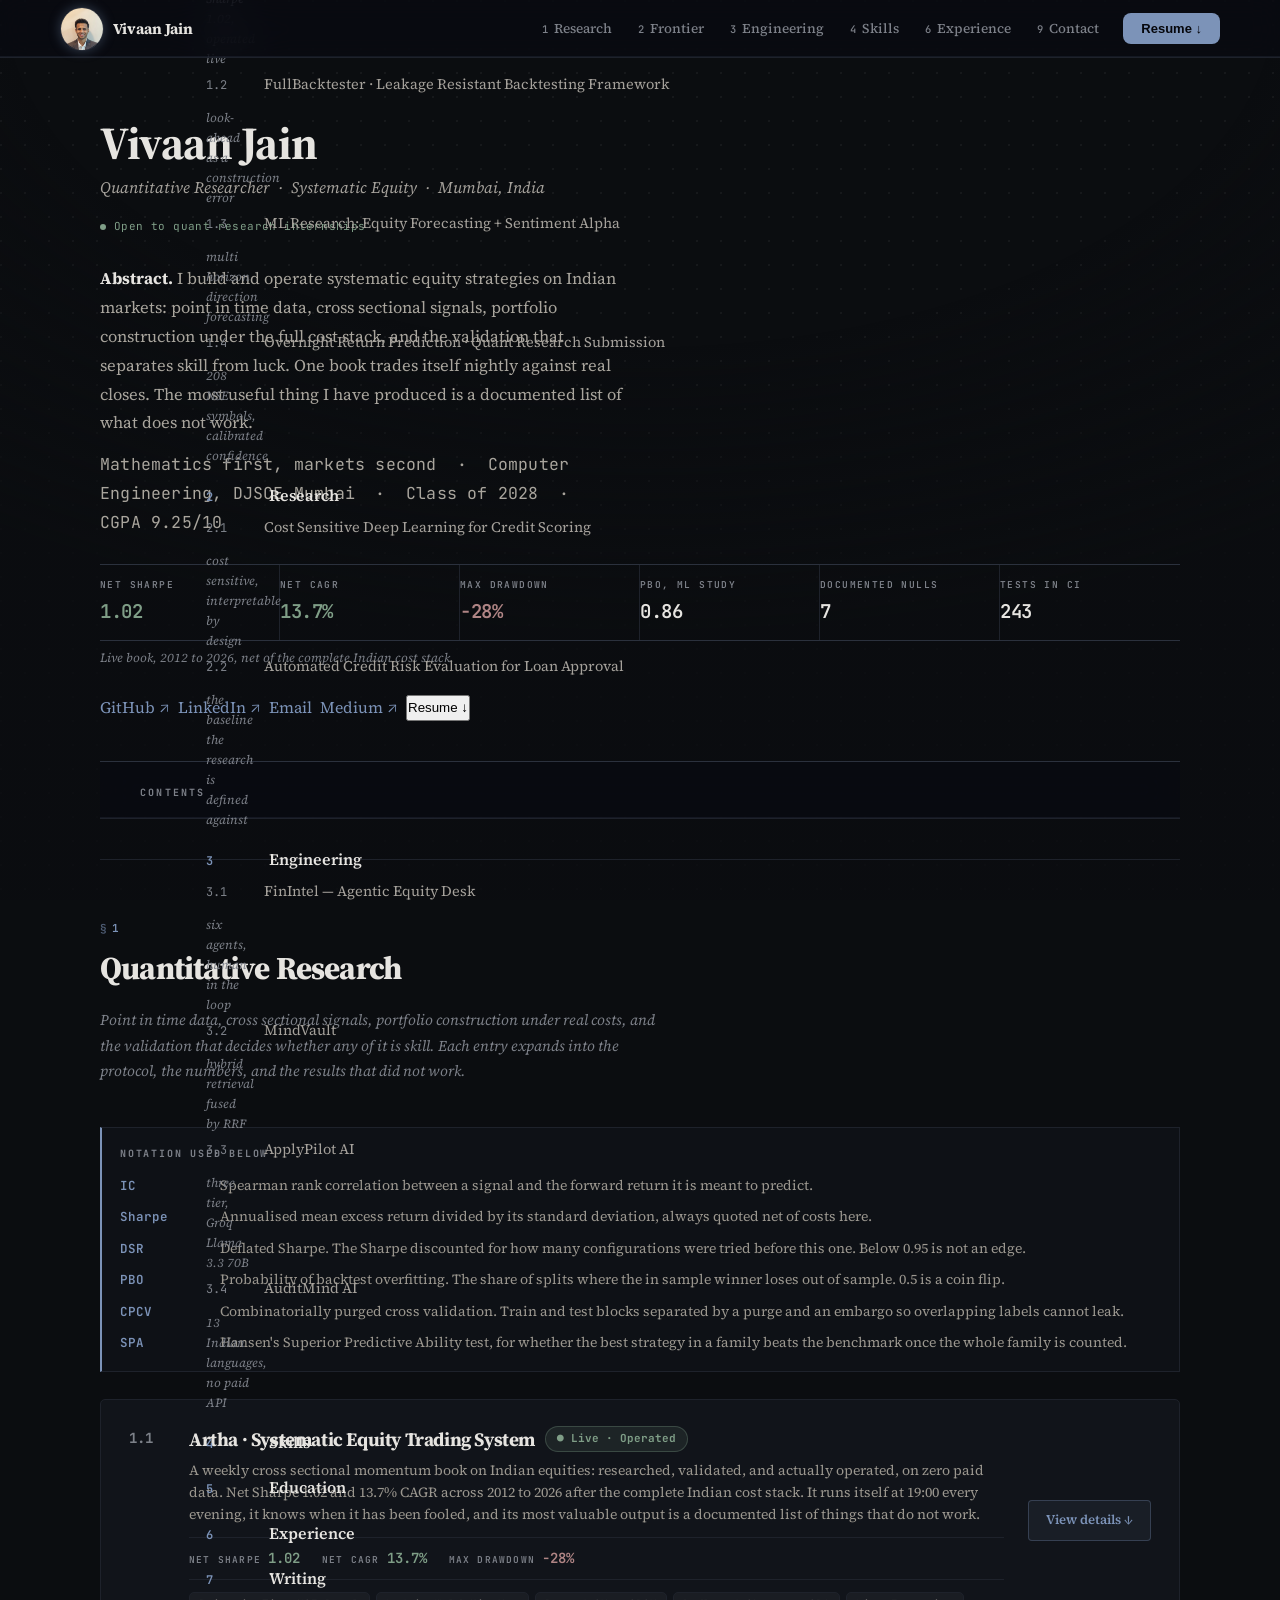
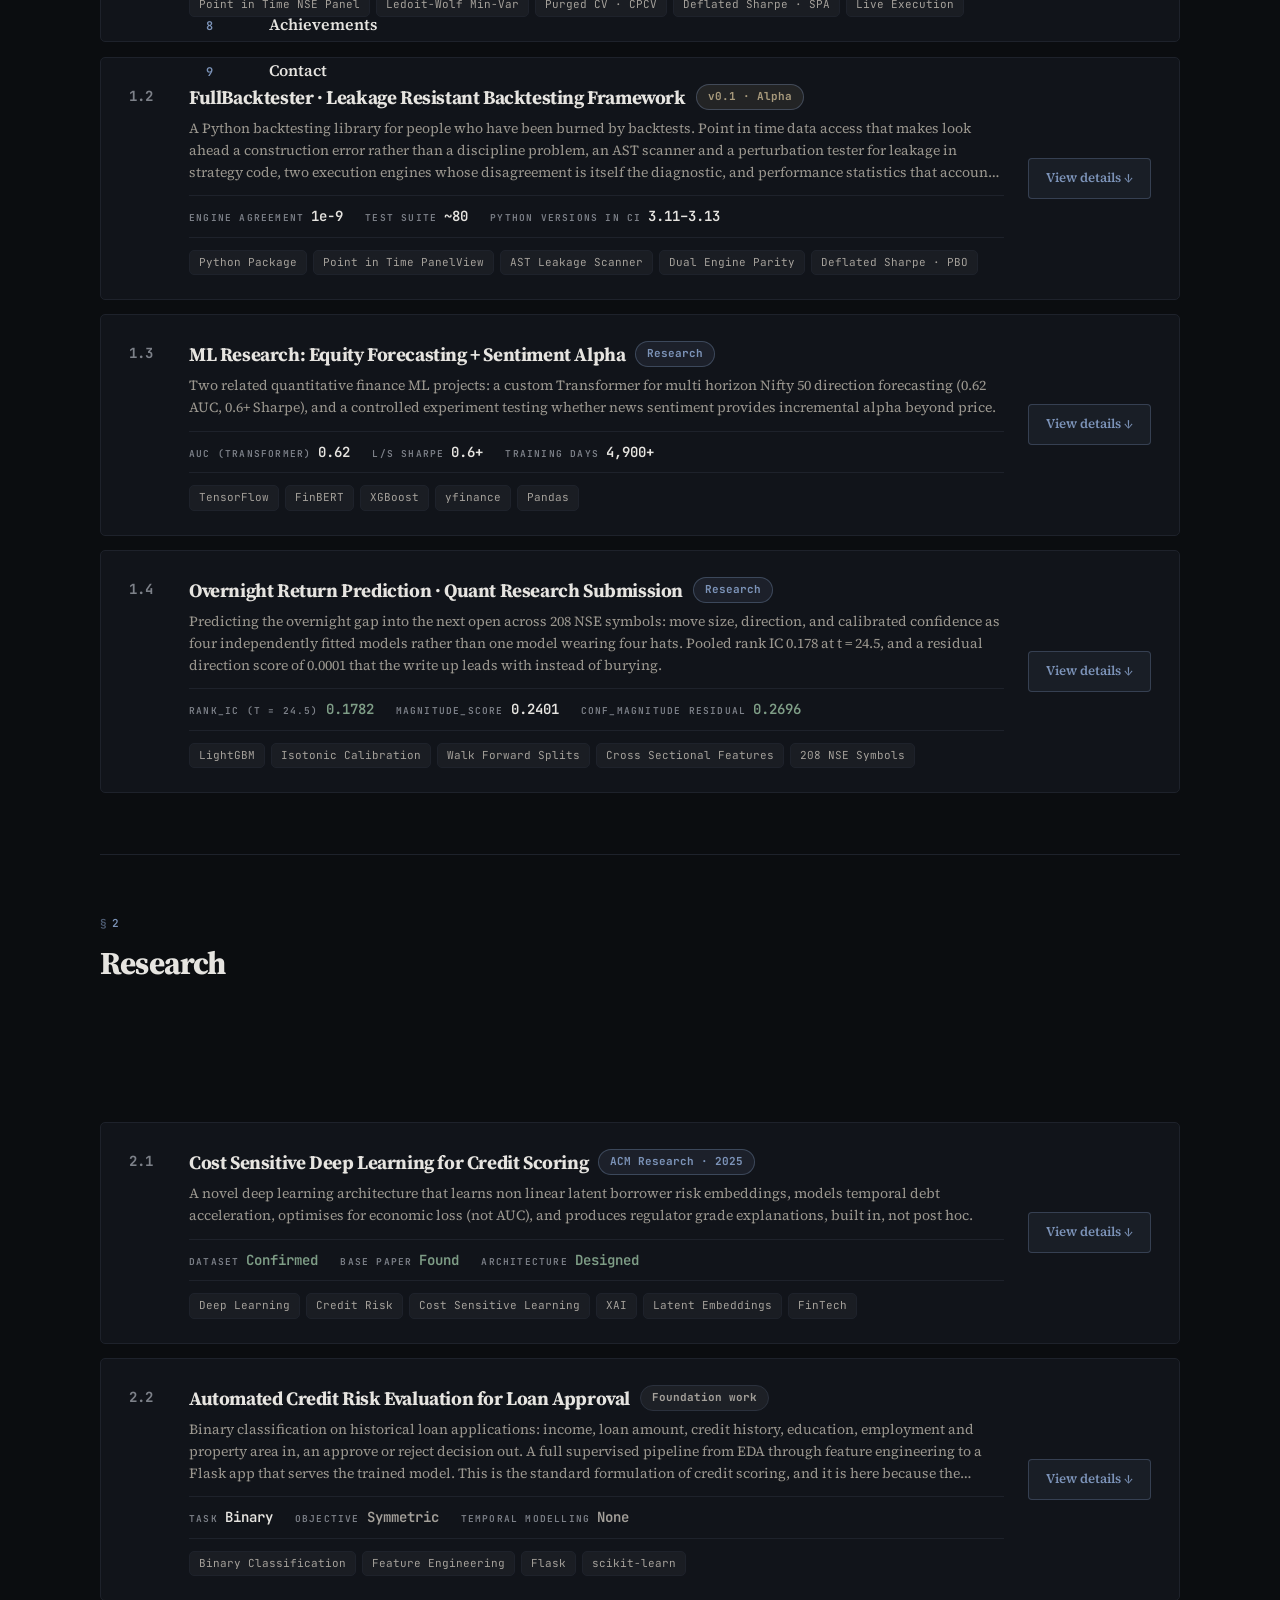
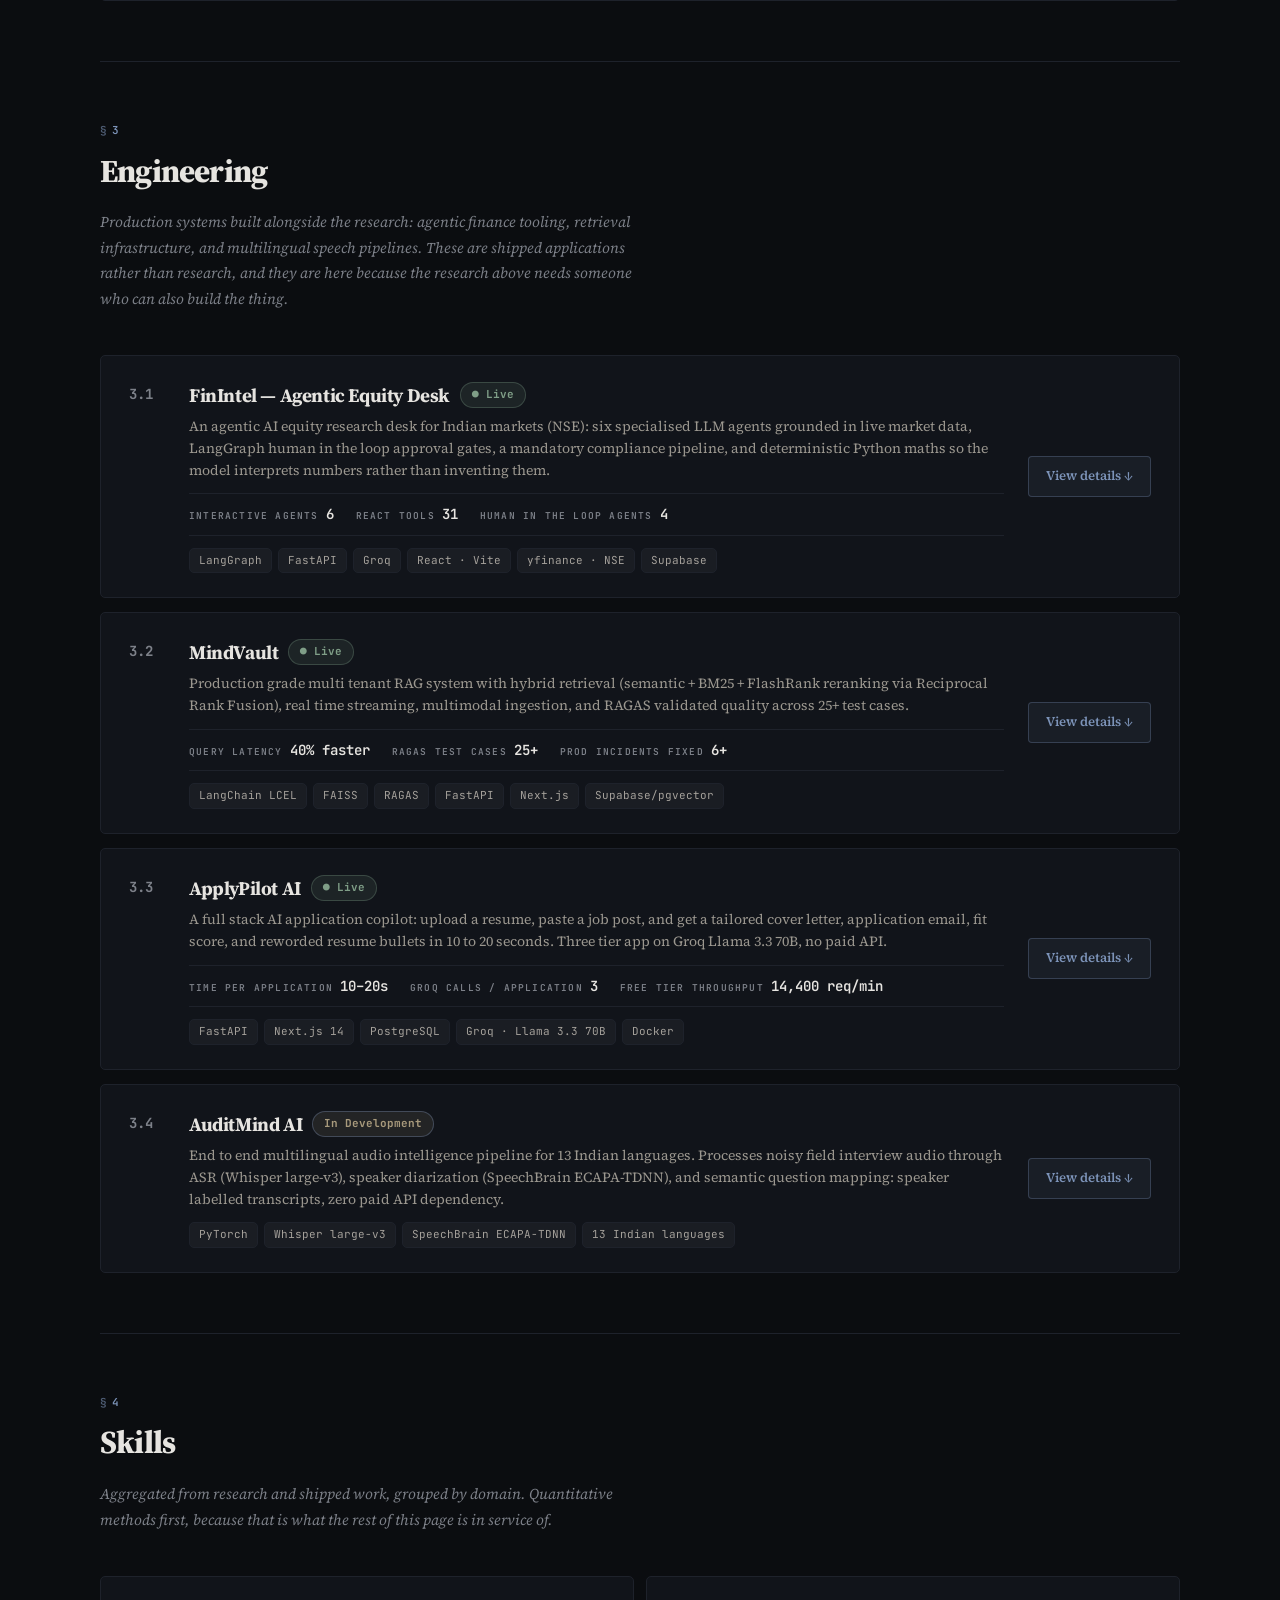
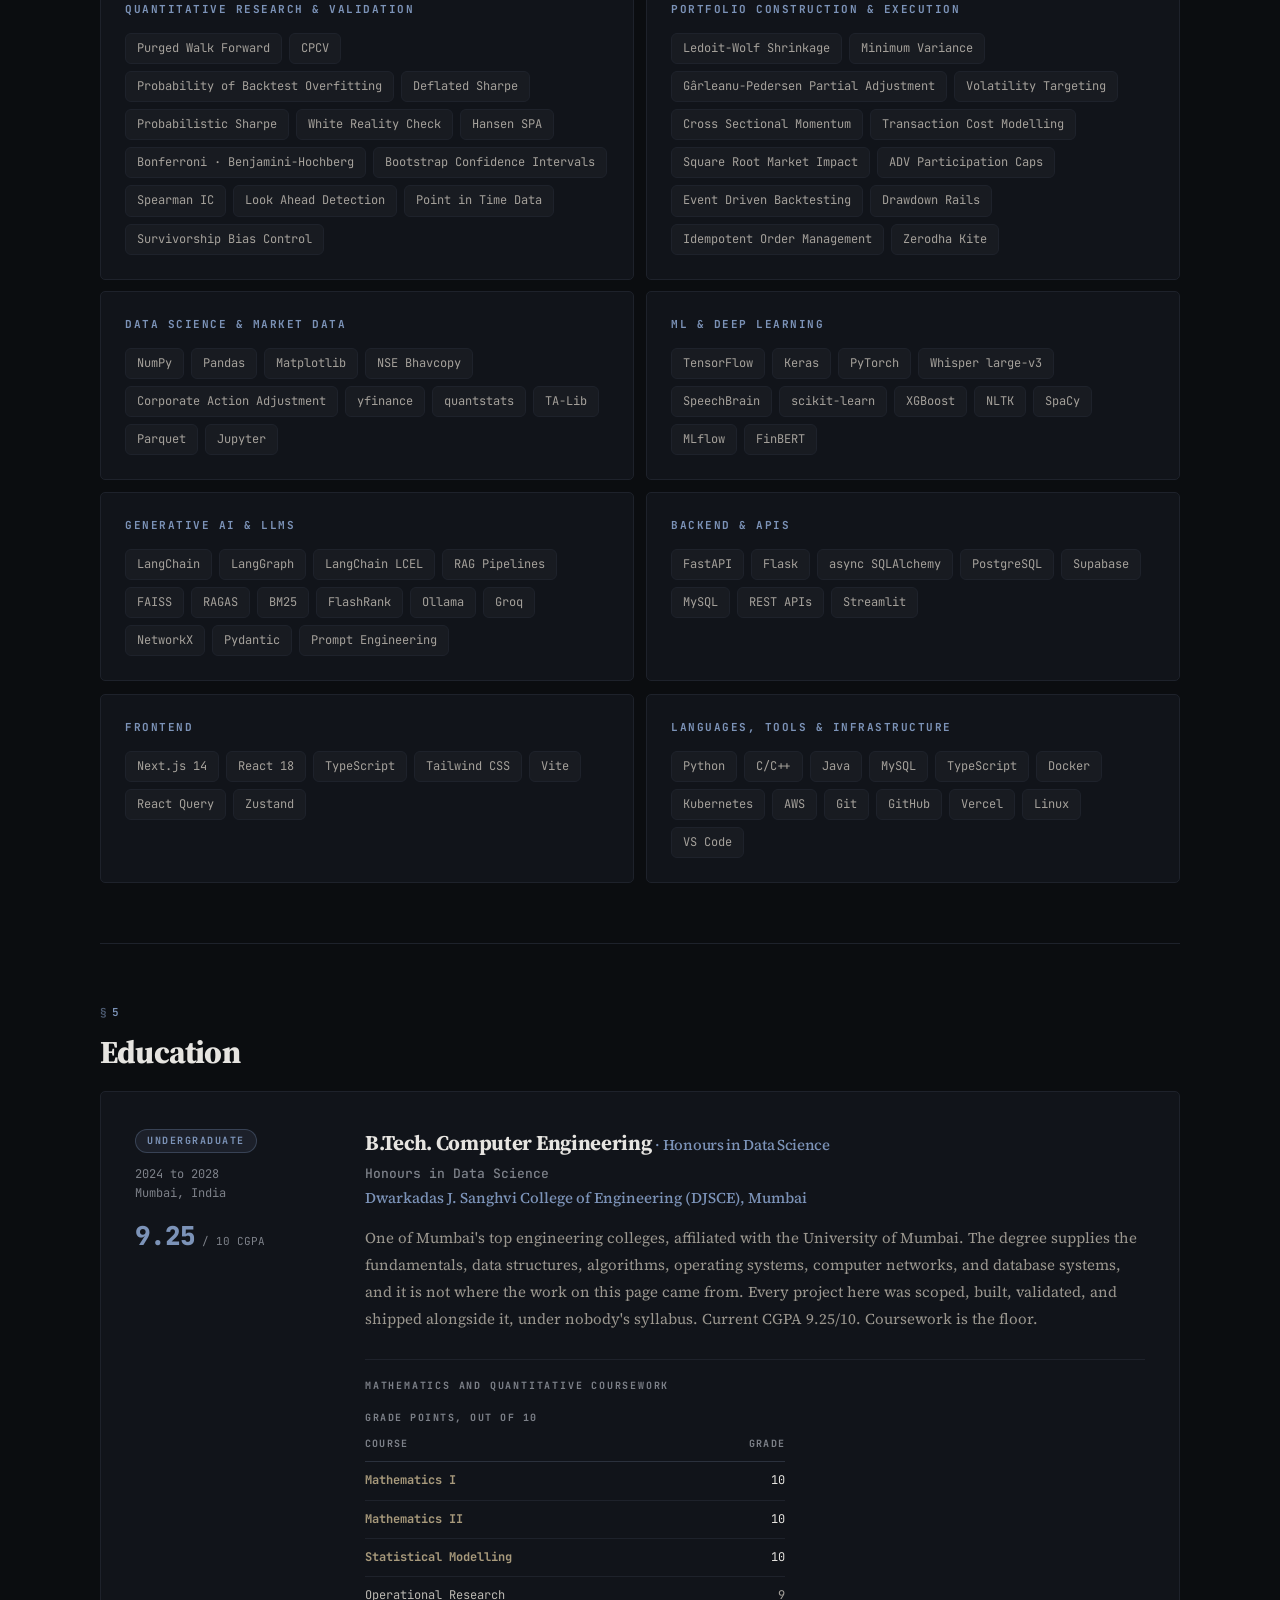
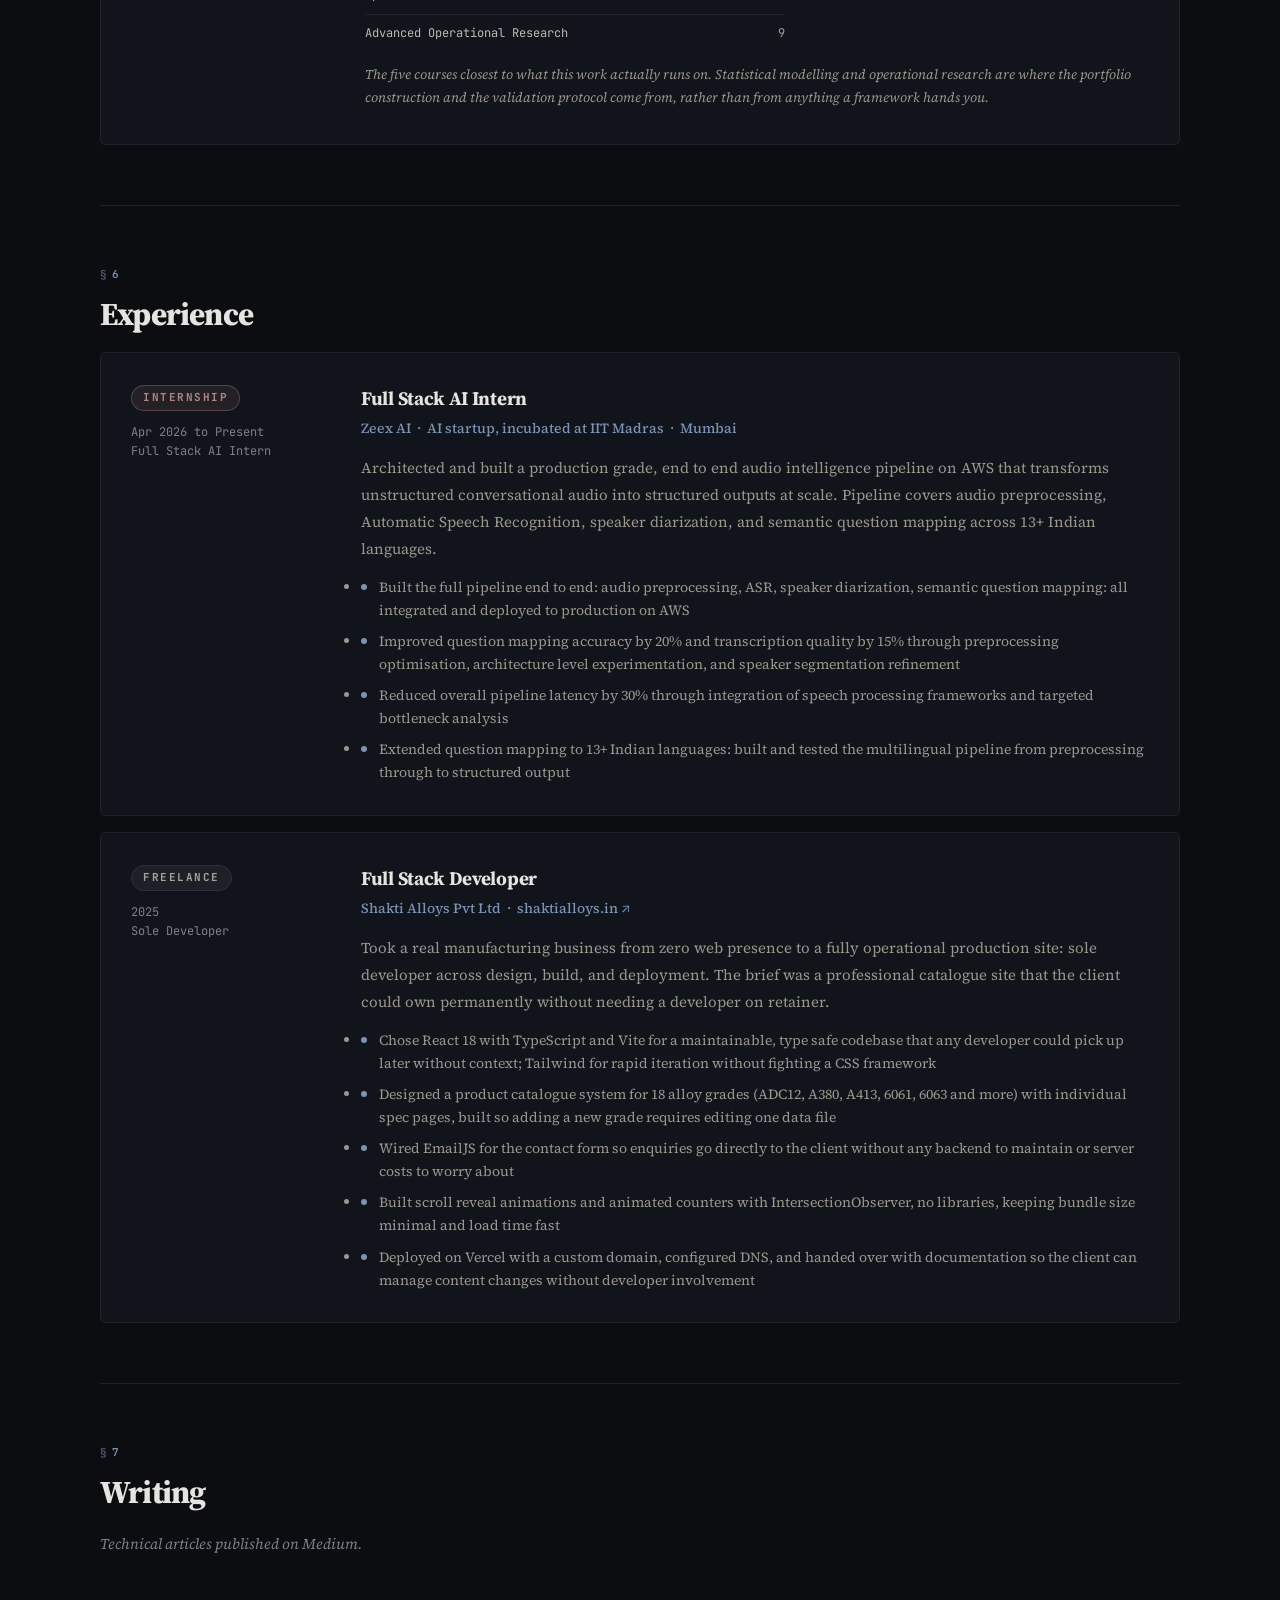
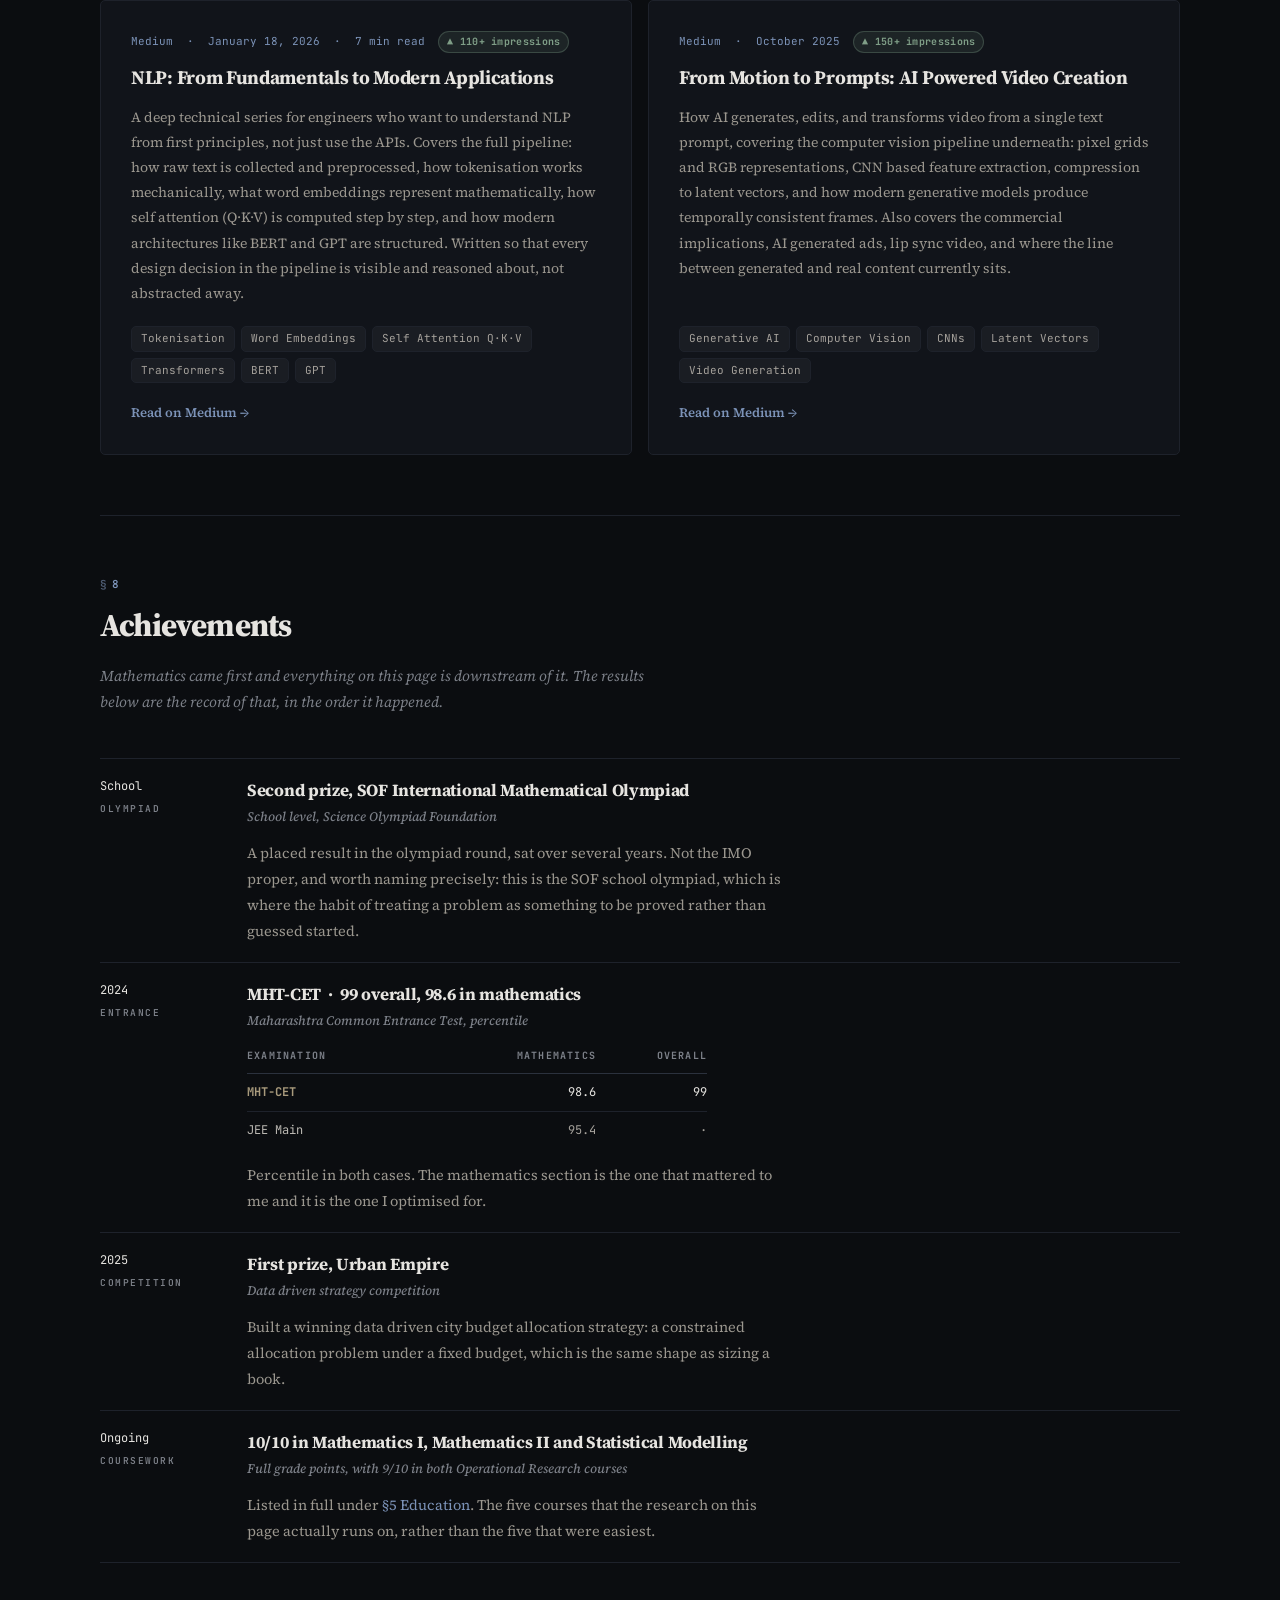
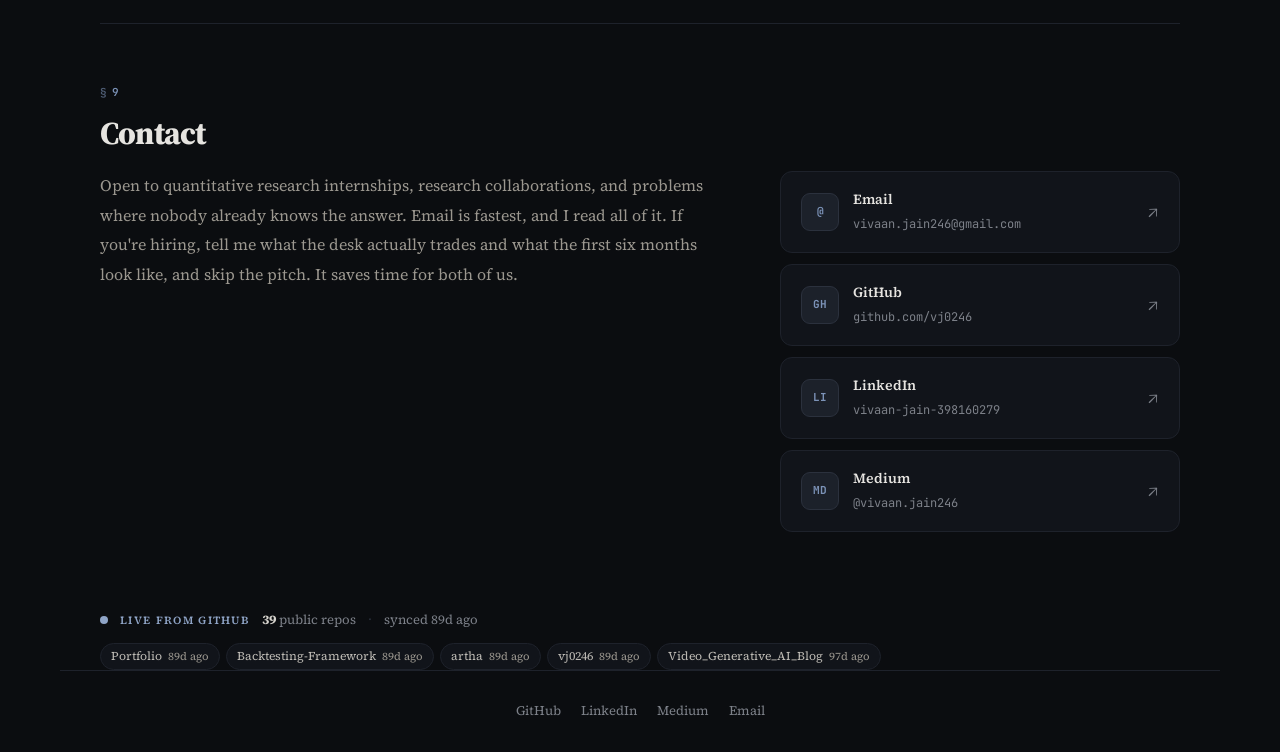
==== commit ba5bdab6: "fix(site): bust asset caches, simplify the first screen The previous deploy served new HTML against " ====
--- a/index.html
+++ b/index.html
@@ -10,7 +10,7 @@
   <link rel="preconnect" href="https://fonts.googleapis.com" />
   <link rel="preconnect" href="https://fonts.gstatic.com" crossorigin />
   <link href="https://fonts.googleapis.com/css2?family=Source+Serif+4:opsz,wght@8..60,400;8..60,600;8..60,700&family=JetBrains+Mono:wght@400;500;600&display=swap" rel="stylesheet" />
-  <link rel="stylesheet" href="css/style.css" />
+  <link rel="stylesheet" href="css/style.css?v=a9e94f8f" />
   <noscript>
     <style>
       /* Without JS nothing dismisses the intro and nothing adds .in, so the
@@ -105,24 +105,14 @@
   <div class="abstract" data-reveal>
     <p>
       <span class="abstract-label">Abstract.</span>
-      I build and operate systematic equity strategies on Indian markets, and I own the whole
-      chain: point in time data from primary NSE sources, cross sectional signals, portfolio
-      construction under the full cost stack, and the validation machinery that decides whether
-      a result is skill or luck. Purged walk forward, CPCV, deflated Sharpe, White Reality Check,
-      Hansen SPA. One book trades itself nightly against real closes and alarms when it goes
-      quiet. The most valuable thing I have produced is a documented list of what does not work,
-      which is the part most people leave out.
-    </p>
-    <p class="abstract-note">
-      Mathematics came first and everything here is downstream of it: olympiad rounds at school,
-      then the mathematics papers, and now the parts of the degree the work actually runs on,
-      statistical modelling and operational research. Markets are what I point it at. The habit
-      that carried over is the useful one, which is treating a result as unproven until the
-      protocol says otherwise.
+      I build and operate systematic equity strategies on Indian markets: point in time data,
+      cross sectional signals, portfolio construction under the full cost stack, and the
+      validation that separates skill from luck. One book trades itself nightly against real
+      closes. The most useful thing I have produced is a documented list of what does not work.
     </p>
     <p class="abstract-meta">
-      Computer Engineering, DJSCE Mumbai &nbsp;·&nbsp; Class of 2028 &nbsp;·&nbsp; CGPA 9.25/10
-      &nbsp;·&nbsp; 10/10 in Mathematics I, Mathematics II, Statistical Modelling
+      Mathematics first, markets second &nbsp;·&nbsp; Computer Engineering, DJSCE Mumbai &nbsp;·&nbsp;
+      Class of 2028 &nbsp;·&nbsp; CGPA 9.25/10
     </p>
   </div>
 
@@ -202,15 +192,19 @@
   <h2 class="section-title">Quantitative Research</h2>
   <p class="section-sub">Point in time data, cross sectional signals, portfolio construction under real costs, and the validation that decides whether any of it is skill. Each entry expands into the protocol, the numbers, and the results that did not work.</p>
 
-
-  <div class="gh-strip" data-reveal>
-    <span class="gh-dot" aria-hidden="true"></span>
-    <span class="gh-strip-label">Live from GitHub</span>
-    <span class="gh-stat"><b id="gh-repo-count">39</b> public repos</span>
-    <span class="gh-sep">·</span>
-    <span class="gh-updated" id="gh-updated">auto-synced daily</span>
-    <div class="gh-recent" id="gh-recent"></div>
+  <div class="notation" data-reveal>
+    <div class="notation-h">Notation used below</div>
+    <dl class="notation-list">
+      <div><dt>IC</dt><dd>Spearman rank correlation between a signal and the forward return it is meant to predict.</dd></div>
+      <div><dt>Sharpe</dt><dd>Annualised mean excess return divided by its standard deviation, always quoted net of costs here.</dd></div>
+      <div><dt>DSR</dt><dd>Deflated Sharpe. The Sharpe discounted for how many configurations were tried before this one. Below 0.95 is not an edge.</dd></div>
+      <div><dt>PBO</dt><dd>Probability of backtest overfitting. The share of splits where the in sample winner loses out of sample. 0.5 is a coin flip.</dd></div>
+      <div><dt>CPCV</dt><dd>Combinatorially purged cross validation. Train and test blocks separated by a purge and an embargo so overlapping labels cannot leak.</dd></div>
+      <div><dt>SPA</dt><dd>Hansen's Superior Predictive Ability test, for whether the best strategy in a family beats the benchmark once the whole family is counted.</dd></div>
+    </dl>
   </div>
+
+
 
   <div class="proj-list">
 
@@ -225,6 +219,7 @@
               <span class="badge live">● Live · Operated</span>
             </div>
             <p class="proj-tagline">A weekly cross sectional momentum book on Indian equities: researched, validated, and actually operated, on zero paid data. Net Sharpe 1.02 and 13.7% CAGR across 2012 to 2026 after the complete Indian cost stack. It runs itself at 19:00 every evening, it knows when it has been fooled, and its most valuable output is a documented list of things that do not work.</p>
+            <div class="proj-figures"><span class="fig"><span class="fig-label">Net Sharpe</span><span class="fig-val pos">1.02</span></span><span class="fig"><span class="fig-label">Net CAGR</span><span class="fig-val pos">13.7%</span></span><span class="fig"><span class="fig-label">Max drawdown</span><span class="fig-val neg">−28%</span></span></div>
             <div class="proj-tags">
               <span class="tag">Point in Time NSE Panel</span><span class="tag">Ledoit-Wolf Min-Var</span>
               <span class="tag">Purged CV · CPCV</span><span class="tag">Deflated Sharpe · SPA</span>
@@ -370,6 +365,7 @@
               <span class="badge progress">v0.1 · Alpha</span>
             </div>
             <p class="proj-tagline">A Python backtesting library for people who have been burned by backtests. Point in time data access that makes look ahead a construction error rather than a discipline problem, an AST scanner and a perturbation tester for leakage in strategy code, two execution engines whose disagreement is itself the diagnostic, and performance statistics that account for how many strategies you tried before picking this one.</p>
+            <div class="proj-figures"><span class="fig"><span class="fig-label">Engine agreement</span><span class="fig-val">1e-9</span></span><span class="fig"><span class="fig-label">Test suite</span><span class="fig-val">~80</span></span><span class="fig"><span class="fig-label">Python versions in CI</span><span class="fig-val">3.11–3.13</span></span></div>
             <div class="proj-tags">
               <span class="tag">Python Package</span><span class="tag">Point in Time PanelView</span>
               <span class="tag">AST Leakage Scanner</span><span class="tag">Dual Engine Parity</span>
@@ -490,6 +486,7 @@
               <span class="badge research">Research</span>
             </div>
             <p class="proj-tagline">Two related quantitative finance ML projects: a custom Transformer for multi horizon Nifty 50 direction forecasting (0.62 AUC, 0.6+ Sharpe), and a controlled experiment testing whether news sentiment provides incremental alpha beyond price.</p>
+            <div class="proj-figures"><span class="fig"><span class="fig-label">AUC (Transformer)</span><span class="fig-val">0.62</span></span><span class="fig"><span class="fig-label">L/S Sharpe</span><span class="fig-val">0.6+</span></span><span class="fig"><span class="fig-label">Training days</span><span class="fig-val">4,900+</span></span></div>
             <div class="proj-tags">
               <span class="tag">TensorFlow</span><span class="tag">FinBERT</span>
               <span class="tag">XGBoost</span><span class="tag">yfinance</span>
@@ -592,6 +589,7 @@
               <span class="badge research">Research</span>
             </div>
             <p class="proj-tagline">Predicting the overnight gap into the next open across 208 NSE symbols: move size, direction, and calibrated confidence as four independently fitted models rather than one model wearing four hats. Pooled rank IC 0.178 at t = 24.5, and a residual direction score of 0.0001 that the write up leads with instead of burying.</p>
+            <div class="proj-figures"><span class="fig"><span class="fig-label">rank_ic (t = 24.5)</span><span class="fig-val pos">0.1782</span></span><span class="fig"><span class="fig-label">magnitude_score</span><span class="fig-val">0.2401</span></span><span class="fig"><span class="fig-label">conf_magnitude residual</span><span class="fig-val pos">0.2696</span></span></div>
             <div class="proj-tags">
               <span class="tag">LightGBM</span><span class="tag">Isotonic Calibration</span>
               <span class="tag">Walk Forward Splits</span><span class="tag">Cross Sectional Features</span>
@@ -710,6 +708,7 @@
               <span class="badge research">ACM Research · 2025</span>
             </div>
             <p class="proj-tagline">A novel deep learning architecture that learns non linear latent borrower risk embeddings, models temporal debt acceleration, optimises for economic loss (not AUC), and produces regulator grade explanations, built in, not post hoc.</p>
+            <div class="proj-figures"><span class="fig"><span class="fig-label">Dataset</span><span class="fig-val pos">Confirmed</span></span><span class="fig"><span class="fig-label">Base paper</span><span class="fig-val pos">Found</span></span><span class="fig"><span class="fig-label">Architecture</span><span class="fig-val pos">Designed</span></span></div>
             <div class="proj-tags">
               <span class="tag">Deep Learning</span><span class="tag">Credit Risk</span>
               <span class="tag">Cost Sensitive Learning</span><span class="tag">XAI</span>
@@ -812,6 +811,7 @@
               <span class="badge freelance">Foundation work</span>
             </div>
             <p class="proj-tagline">Binary classification on historical loan applications: income, loan amount, credit history, education, employment and property area in, an approve or reject decision out. A full supervised pipeline from EDA through feature engineering to a Flask app that serves the trained model. This is the standard formulation of credit scoring, and it is here because the research above exists to attack what it gets wrong.</p>
+            <div class="proj-figures"><span class="fig"><span class="fig-label">Task</span><span class="fig-val">Binary</span></span><span class="fig"><span class="fig-label">Objective</span><span class="fig-val flat">Symmetric</span></span><span class="fig"><span class="fig-label">Temporal modelling</span><span class="fig-val flat">None</span></span></div>
             <div class="proj-tags">
               <span class="tag">Binary Classification</span><span class="tag">Feature Engineering</span>
               <span class="tag">Flask</span><span class="tag">scikit-learn</span>
@@ -916,6 +916,7 @@
               <span class="badge live">● Live</span>
             </div>
             <p class="proj-tagline">An agentic AI equity research desk for Indian markets (NSE): six specialised LLM agents grounded in live market data, LangGraph human in the loop approval gates, a mandatory compliance pipeline, and deterministic Python maths so the model interprets numbers rather than inventing them.</p>
+            <div class="proj-figures"><span class="fig"><span class="fig-label">Interactive agents</span><span class="fig-val">6</span></span><span class="fig"><span class="fig-label">ReAct tools</span><span class="fig-val">31</span></span><span class="fig"><span class="fig-label">Human in the loop agents</span><span class="fig-val">4</span></span></div>
             <div class="proj-tags">
               <span class="tag">LangGraph</span><span class="tag">FastAPI</span>
               <span class="tag">Groq</span><span class="tag">React · Vite</span>
@@ -1015,6 +1016,7 @@
               <span class="badge live">● Live</span>
             </div>
             <p class="proj-tagline">Production grade multi tenant RAG system with hybrid retrieval (semantic + BM25 + FlashRank reranking via Reciprocal Rank Fusion), real time streaming, multimodal ingestion, and RAGAS validated quality across 25+ test cases.</p>
+            <div class="proj-figures"><span class="fig"><span class="fig-label">Query latency</span><span class="fig-val">40% faster</span></span><span class="fig"><span class="fig-label">RAGAS test cases</span><span class="fig-val">25+</span></span><span class="fig"><span class="fig-label">Prod incidents fixed</span><span class="fig-val">6+</span></span></div>
             <div class="proj-tags">
               <span class="tag">LangChain LCEL</span><span class="tag">FAISS</span>
               <span class="tag">RAGAS</span><span class="tag">FastAPI</span>
@@ -1113,6 +1115,7 @@
               <span class="badge live">● Live</span>
             </div>
             <p class="proj-tagline">A full stack AI application copilot: upload a resume, paste a job post, and get a tailored cover letter, application email, fit score, and reworded resume bullets in 10 to 20 seconds. Three tier app on Groq Llama 3.3 70B, no paid API.</p>
+            <div class="proj-figures"><span class="fig"><span class="fig-label">Time per application</span><span class="fig-val">10–20s</span></span><span class="fig"><span class="fig-label">Groq calls / application</span><span class="fig-val">3</span></span><span class="fig"><span class="fig-label">Free tier throughput</span><span class="fig-val">14,400 req/min</span></span></div>
             <div class="proj-tags">
               <span class="tag">FastAPI</span><span class="tag">Next.js 14</span>
               <span class="tag">PostgreSQL</span><span class="tag">Groq · Llama 3.3 70B</span>
@@ -1675,6 +1678,14 @@
 
 </main><!-- /page -->
 
+  <div class="gh-strip">
+    <span class="gh-dot" aria-hidden="true"></span>
+    <span class="gh-strip-label">Live from GitHub</span>
+    <span class="gh-stat"><b id="gh-repo-count">39</b> public repos</span>
+    <span class="gh-sep">·</span>
+    <span class="gh-updated" id="gh-updated">auto-synced daily</span>
+    <div class="gh-recent" id="gh-recent"></div>
+  </div>
 <footer>
   <div class="footer-links">
     <a href="https://github.com/vj0246" target="_blank" rel="noopener">GitHub</a>
@@ -1708,8 +1719,8 @@
 </div>
 
 
-<script src="js/main.js" defer></script>
-<script src="js/github.js" defer></script>
+<script src="js/main.js?v=1278dc73" defer></script>
+<script src="js/github.js?v=6d7bf83e" defer></script>
 
 </body>
 </html>
--- a/css/style.css
+++ b/css/style.css
@@ -193,37 +193,30 @@
 
 .hero-ctas { display: flex; gap: var(--s1); flex-wrap: wrap; margin-bottom: var(--s5); }
 
-/* ── Contents ── */
+/* ── Contents: a plain index, aligned on the numbers ── */
 .contents { border-top: 1px solid var(--line2); padding-top: var(--s3); }
 .contents-h {
   font-family: var(--mono); font-size: 10px; font-weight: 700;
   letter-spacing: 2.2px; text-transform: uppercase; color: var(--g400);
-  margin-bottom: var(--s3);
-}
-.toc { list-style: none; columns: 2; column-gap: var(--s5); }
-.toc-section { break-inside: avoid; margin-bottom: var(--s3); }
-.toc a { display: flex; align-items: baseline; gap: 10px; color: var(--g300); padding: 3px 0; }
+  margin-bottom: var(--s2);
+}
+.toc { list-style: none; max-width: 74ch; }
+.toc-section { margin-bottom: var(--s2); }
+.toc a {
+  display: grid; grid-template-columns: 3.2em 1fr; align-items: baseline;
+  gap: 12px; color: var(--g300); padding: 3px 0;
+}
 .toc a:hover { color: var(--white); }
-.toc-section > a { color: var(--white); font-size: 17px; font-weight: 600; }
-.toc-section > a:hover .toc-title { text-decoration: underline; text-underline-offset: 3px; }
+.toc-section > a { color: var(--white); font-size: 16px; font-weight: 600; padding-bottom: 5px; }
 .toc-num {
-  font-family: var(--mono); font-size: 11.5px; color: var(--g400);
-  font-variant-numeric: tabular-nums; min-width: 30px; flex-shrink: 0;
+  font-family: var(--mono); font-size: 12px; color: var(--g400);
+  font-variant-numeric: tabular-nums;
 }
 .toc-section > a .toc-num { color: var(--cyan); }
-.toc-cards { list-style: none; margin: 4px 0 0; }
-.toc-cards a { font-size: 14.5px; }
-.toc-name { flex-shrink: 0; }
-/* The dotted leader, as a printed contents page has */
-.toc-lede {
-  flex: 1; min-width: 0; color: var(--g400); font-size: 12.5px; font-style: italic;
-  white-space: nowrap; overflow: hidden; text-overflow: ellipsis;
-}
-.toc-lede::before {
-  content: ''; display: inline-block; width: 100%; max-width: 60px;
-  margin: 0 8px 0 2px; border-bottom: 1px dotted var(--line2);
-  transform: translateY(-3px);
-}
+.toc-cards { list-style: none; margin: 0 0 var(--s2); }
+.toc-cards a { font-size: 14.5px; padding: 2px 0; }
+.toc-name { color: inherit; }
+.toc-lede { display: block; font-size: 12.5px; color: var(--g400); font-style: italic; }
 
 /* ── PROJECTS ─────────────────────────────────── */
 .proj-list { display: flex; flex-direction: column; gap: 14px; }
@@ -724,3 +717,52 @@
   font-size: 15px; line-height: 1.75; color: var(--g500);
   margin-top: var(--s2); padding-left: var(--s2); border-left: 1px solid var(--line2);
 }
+
+
+/* ── Notation: the definitions the rest of the page leans on ── */
+.notation {
+  border: 1px solid var(--line); border-left: 2px solid var(--cyan);
+  background: var(--bg2); padding: var(--s3); margin-bottom: var(--s4);
+}
+.notation-h {
+  font-family: var(--mono); font-size: 10px; font-weight: 700;
+  letter-spacing: 1.8px; text-transform: uppercase; color: var(--g400); margin-bottom: var(--s2);
+}
+.notation-list { display: grid; gap: 9px; }
+.notation-list > div { display: grid; grid-template-columns: 5.5em 1fr; gap: var(--s2); align-items: baseline; }
+.notation-list dt {
+  font-family: var(--mono); font-size: 12.5px; font-weight: 600; color: var(--cyan);
+}
+.notation-list dd { font-size: 14px; color: var(--g500); line-height: 1.6; }
+
+/* The GitHub strip now sits above the footer, so it should read quietly */
+.gh-strip { max-width: 1160px; margin: 0 auto; padding: var(--s3) 40px 0; }
+
+@media (max-width: 700px) {
+  .notation-list > div { grid-template-columns: 1fr; gap: 2px; }
+  .toc a { grid-template-columns: 3em 1fr; gap: 8px; }
+}
+
+
+/* ── Headline numbers on the closed card ── */
+.proj-figures {
+  display: flex; flex-wrap: wrap; gap: 4px 22px;
+  margin: 0 0 12px; padding: 9px 0;
+  border-top: 1px solid var(--line); border-bottom: 1px solid var(--line);
+}
+.fig { display: inline-flex; align-items: baseline; gap: 7px; }
+.fig-label {
+  font-family: var(--mono); font-size: 9.5px; font-weight: 600;
+  letter-spacing: 1.2px; text-transform: uppercase; color: var(--g400);
+}
+.fig-val {
+  font-family: var(--mono); font-size: 14px; font-weight: 600; color: var(--white);
+  font-variant-numeric: tabular-nums;
+}
+.fig-val.pos { color: var(--green); }
+.fig-val.neg { color: var(--red); }
+.fig-val.flat, .fig-val.amber { color: var(--g300); }
+
+/* Keep the closed card to a glanceable height */
+.proj-tagline { display: -webkit-box; -webkit-line-clamp: 3; -webkit-box-orient: vertical; overflow: hidden; }
+details.proj-card[open] .proj-tagline { -webkit-line-clamp: unset; overflow: visible; }
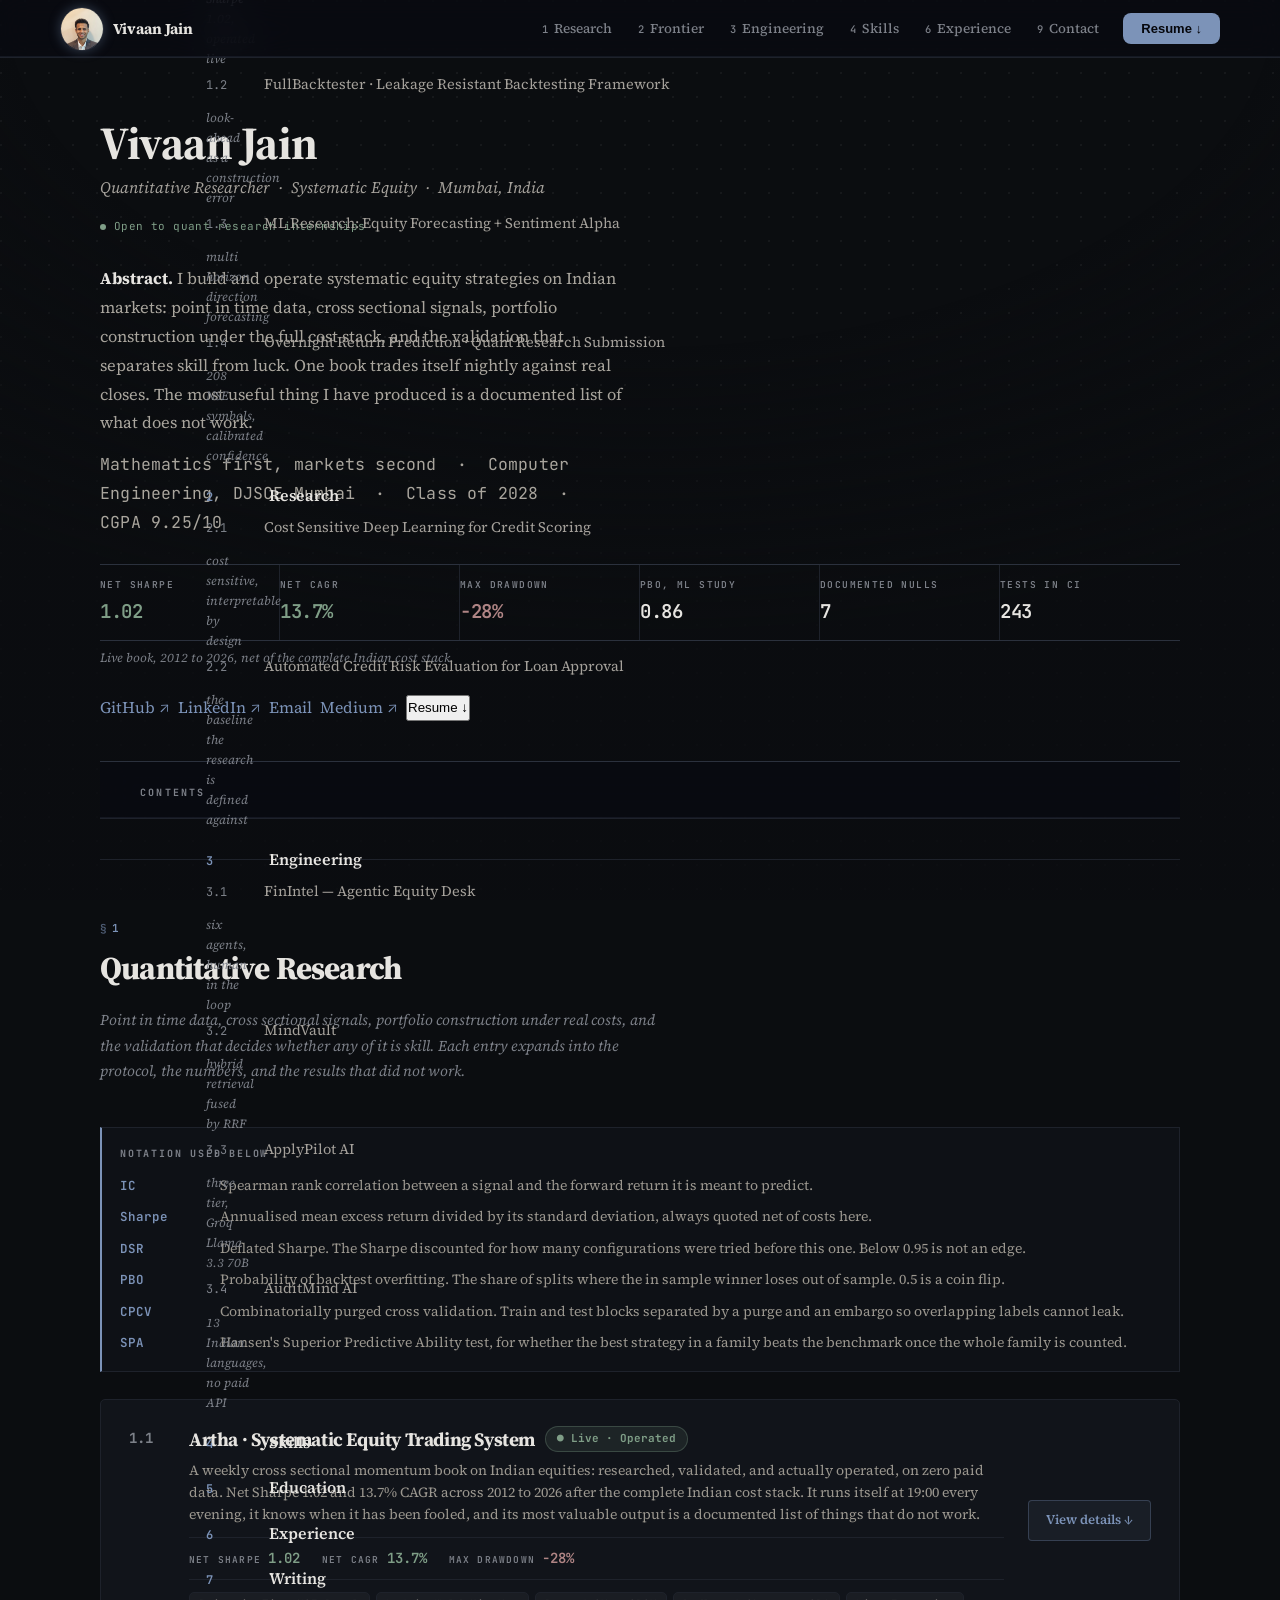
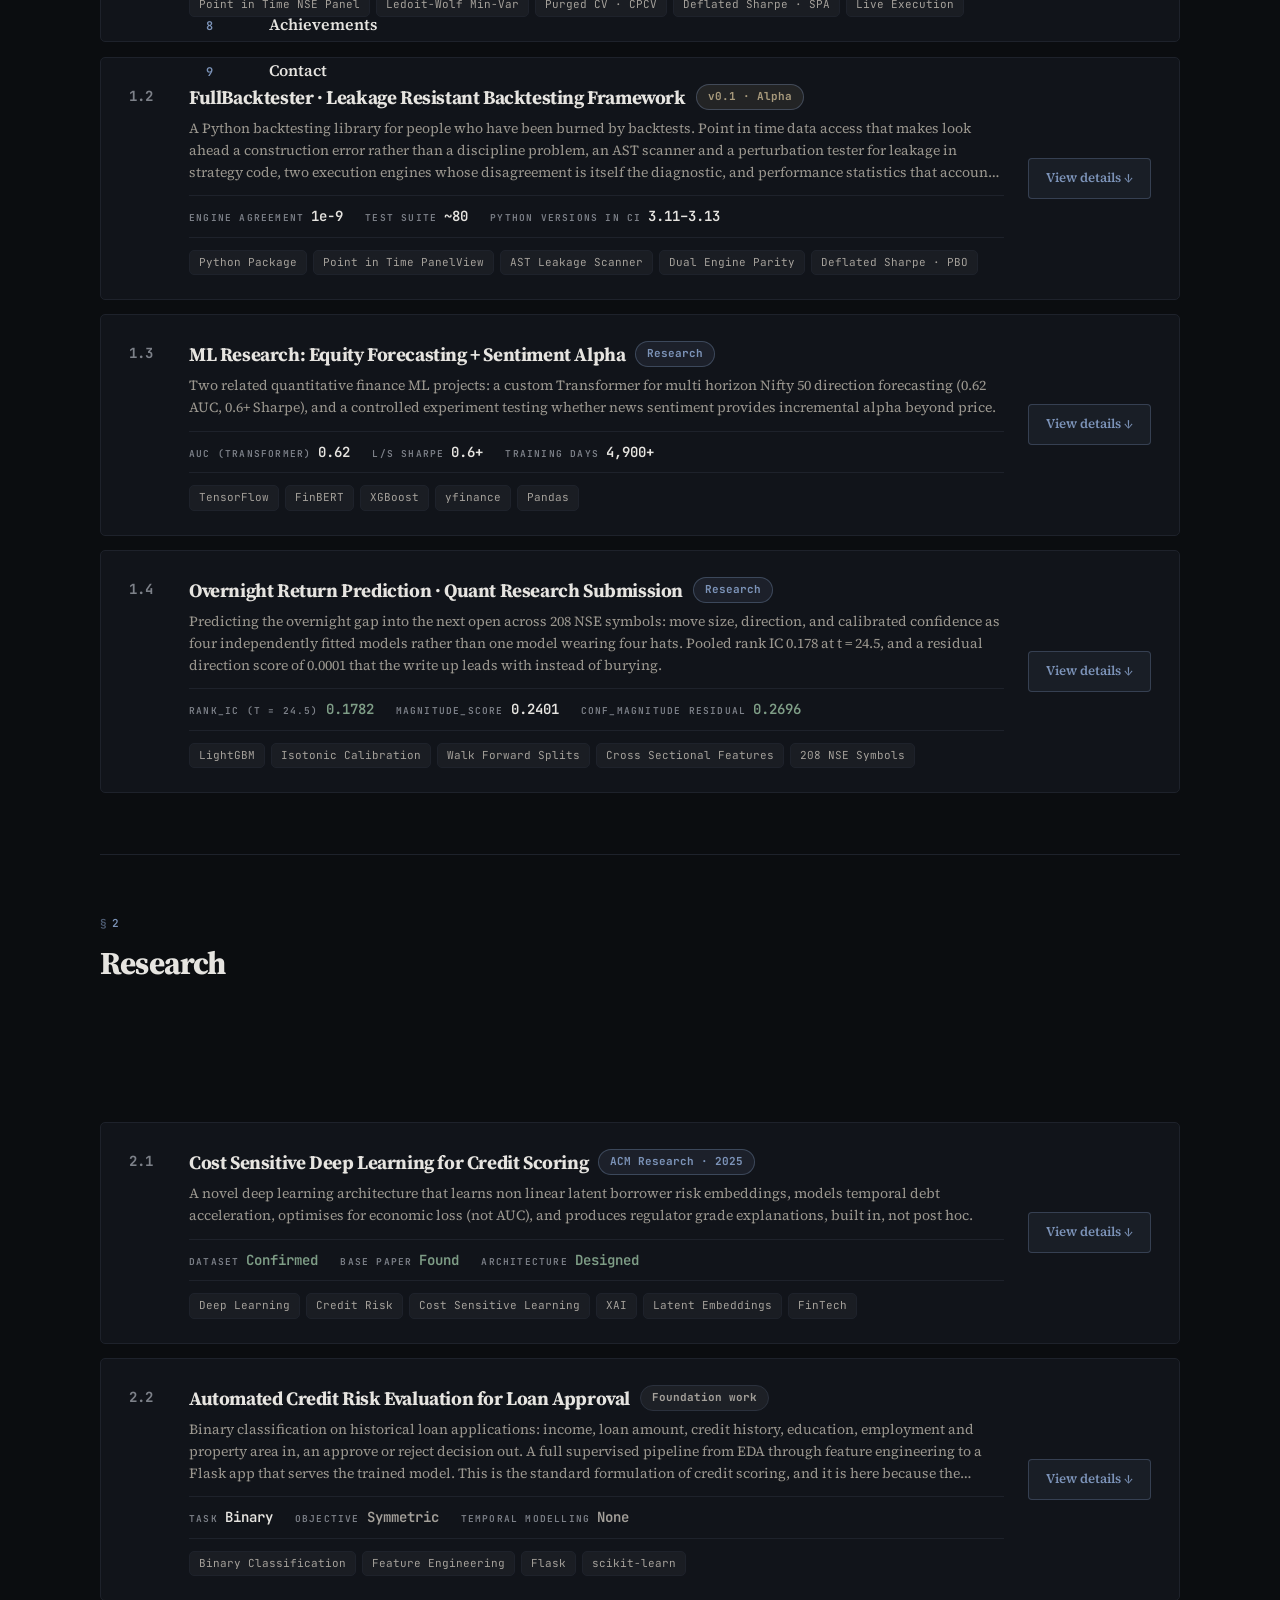
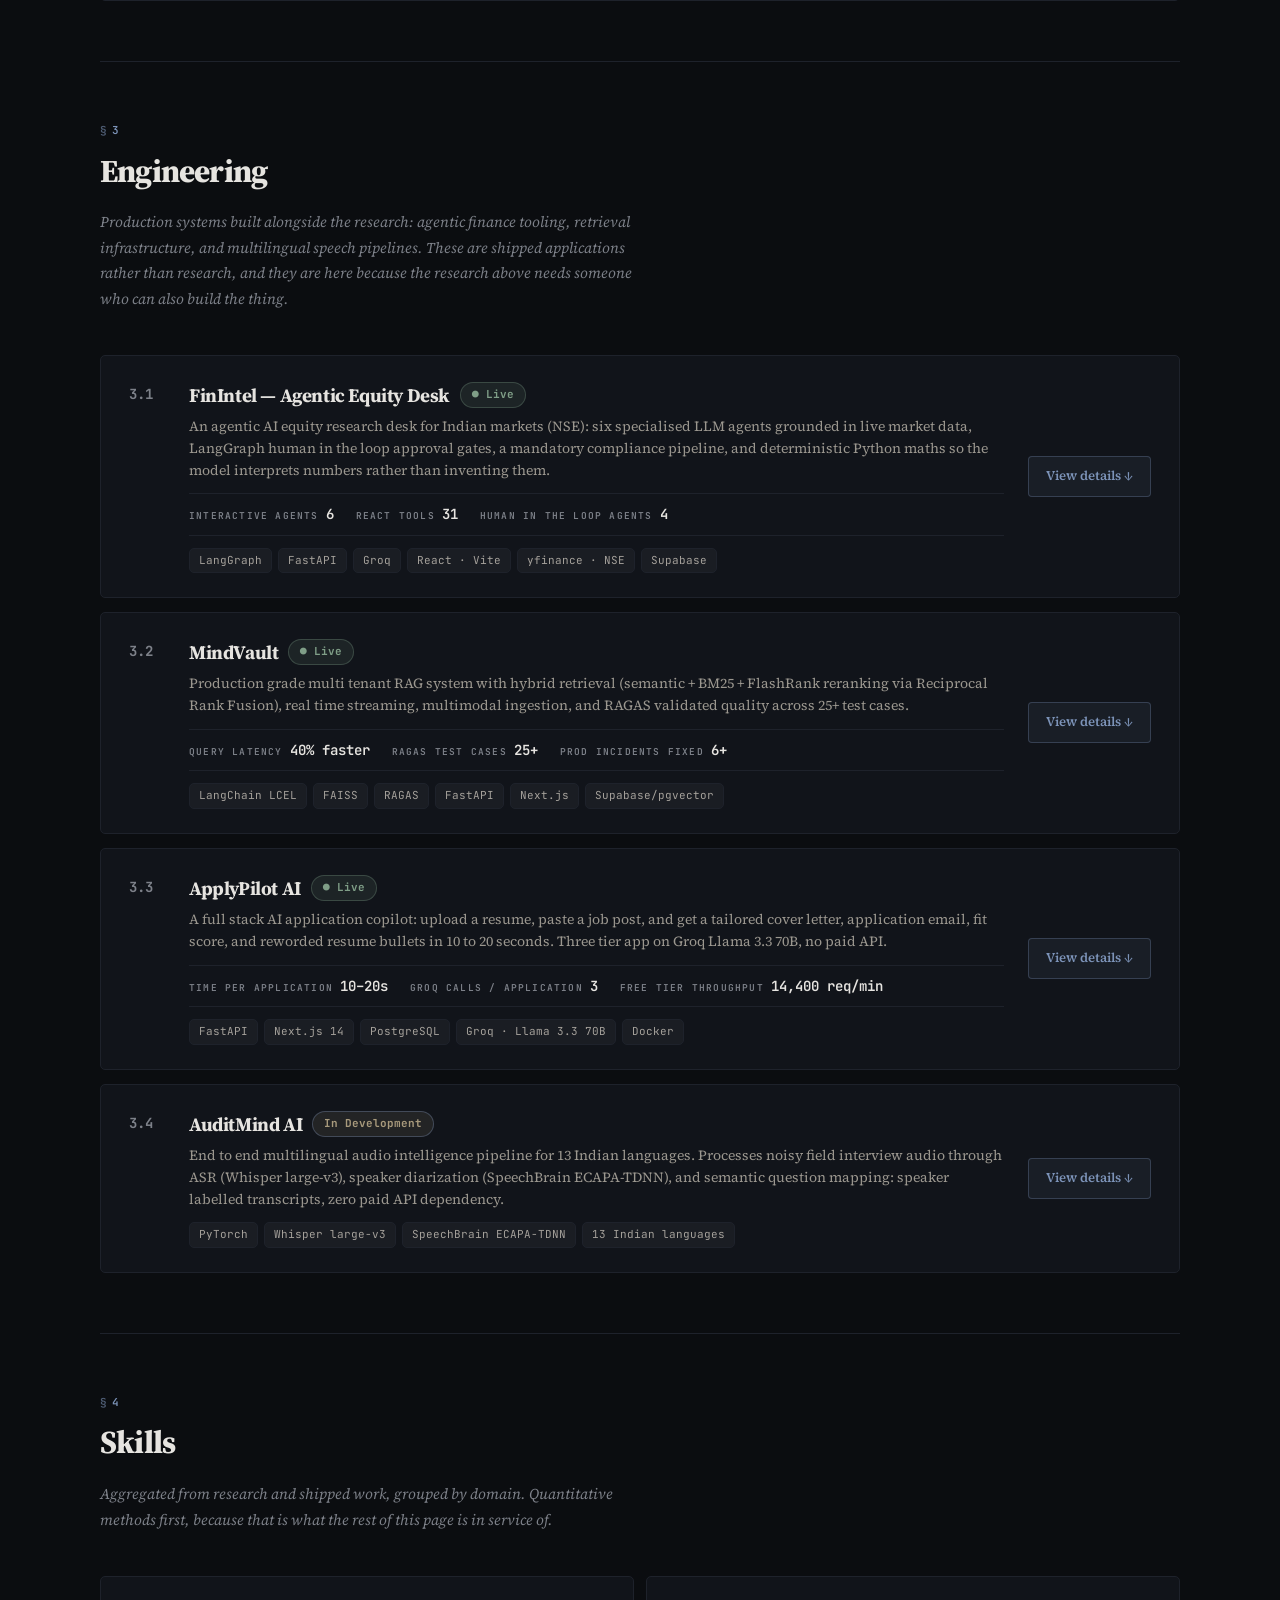
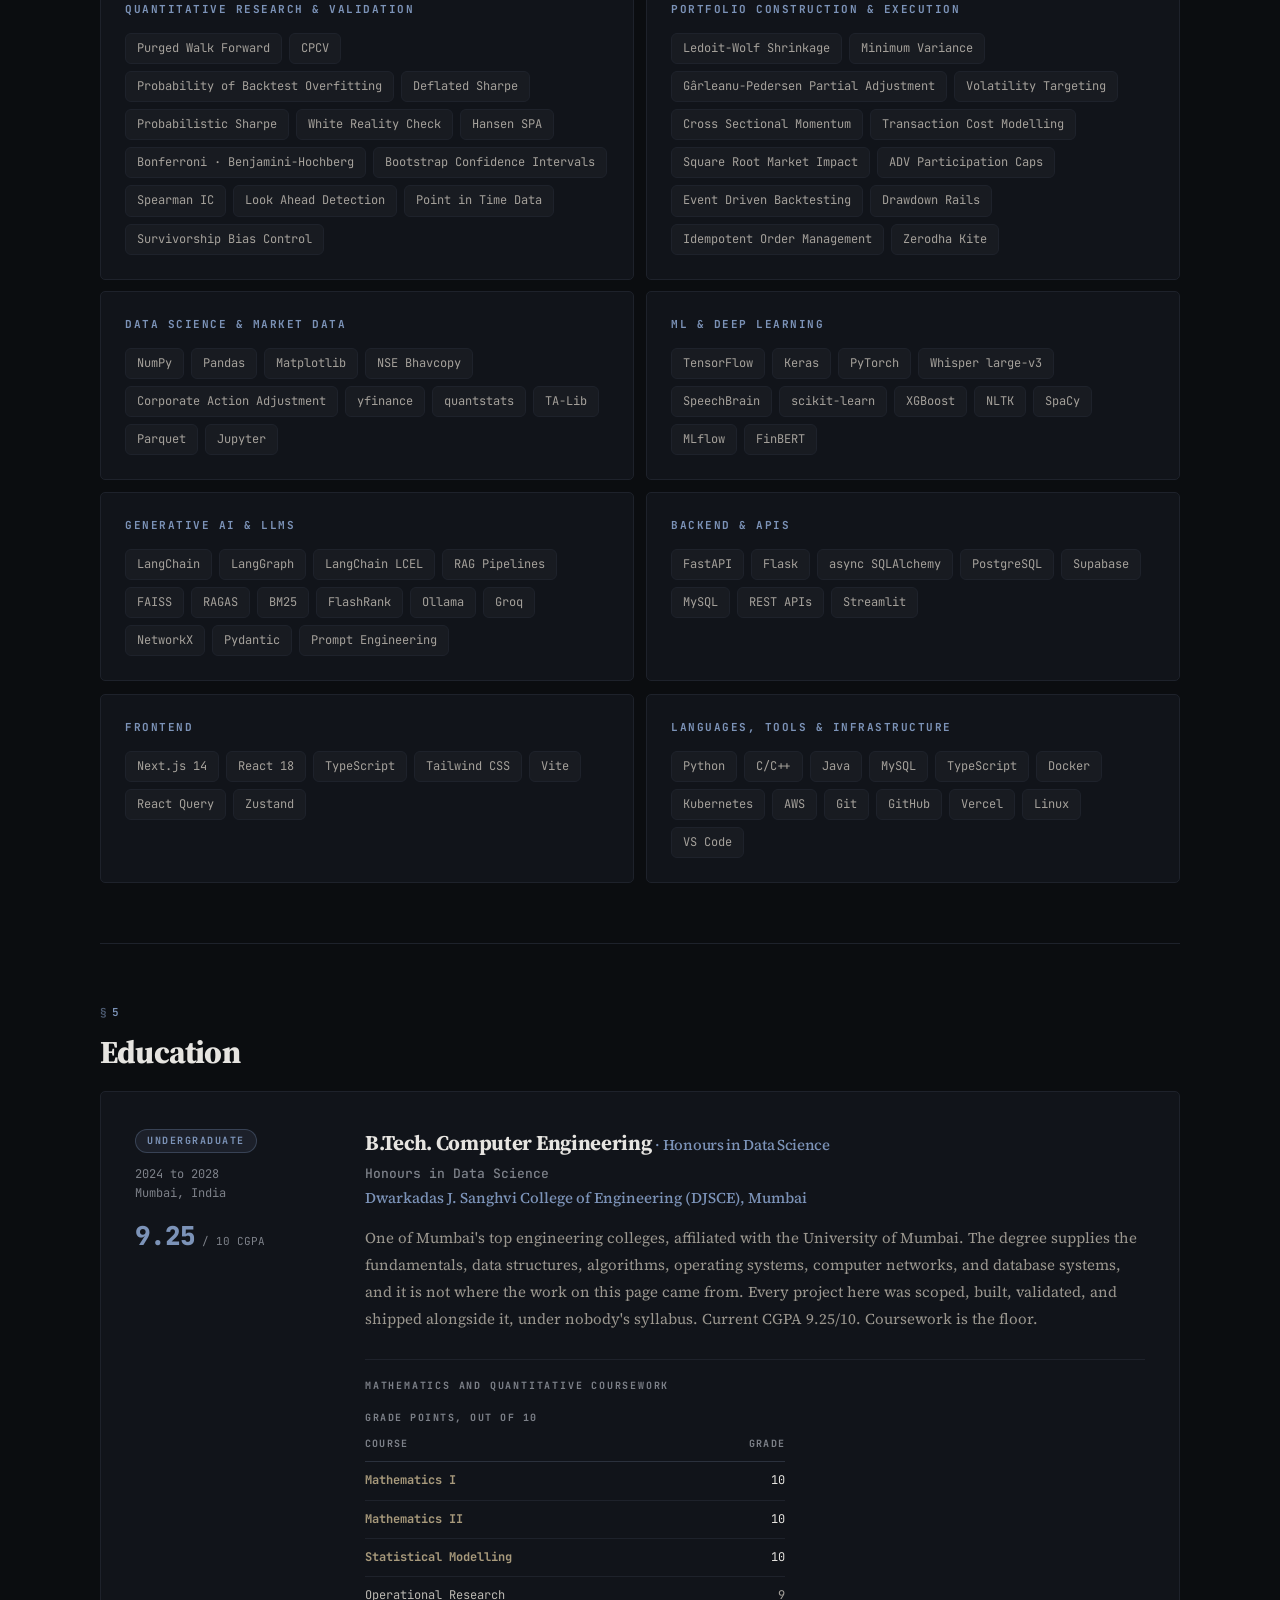
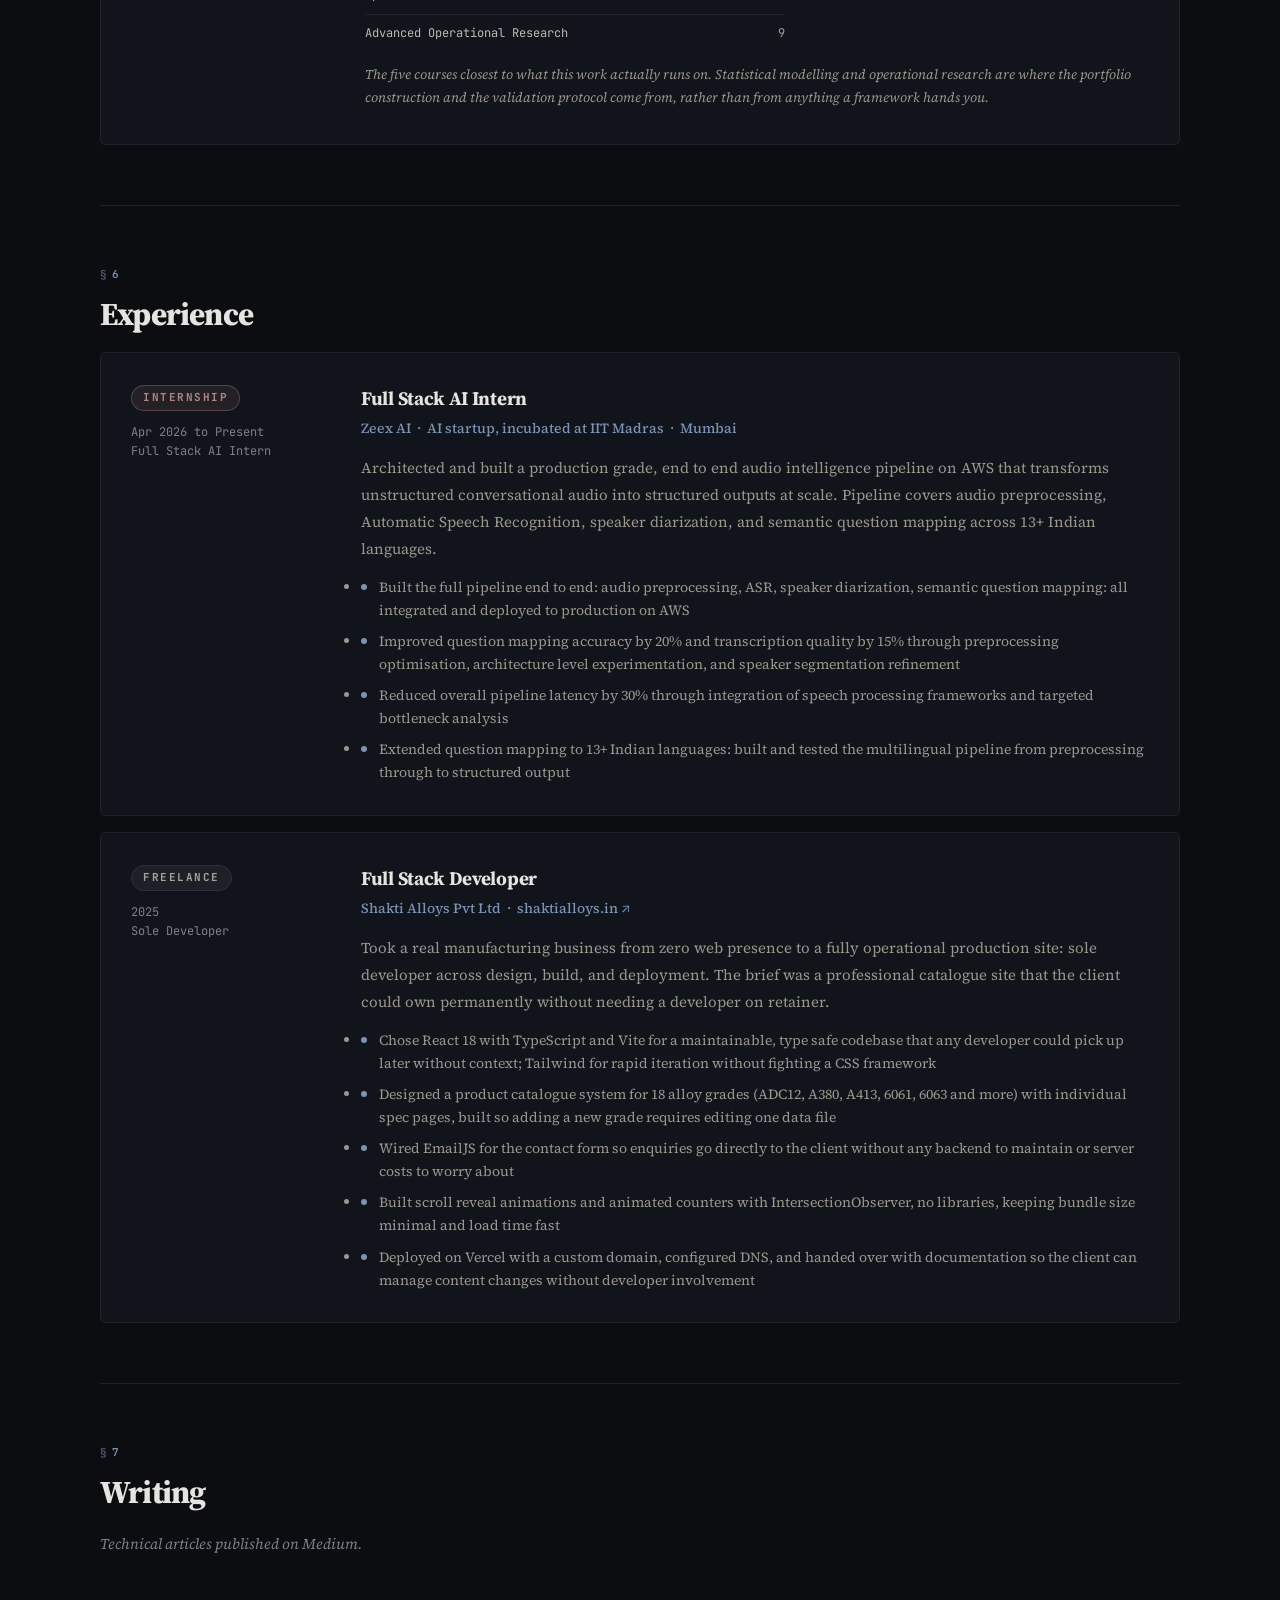
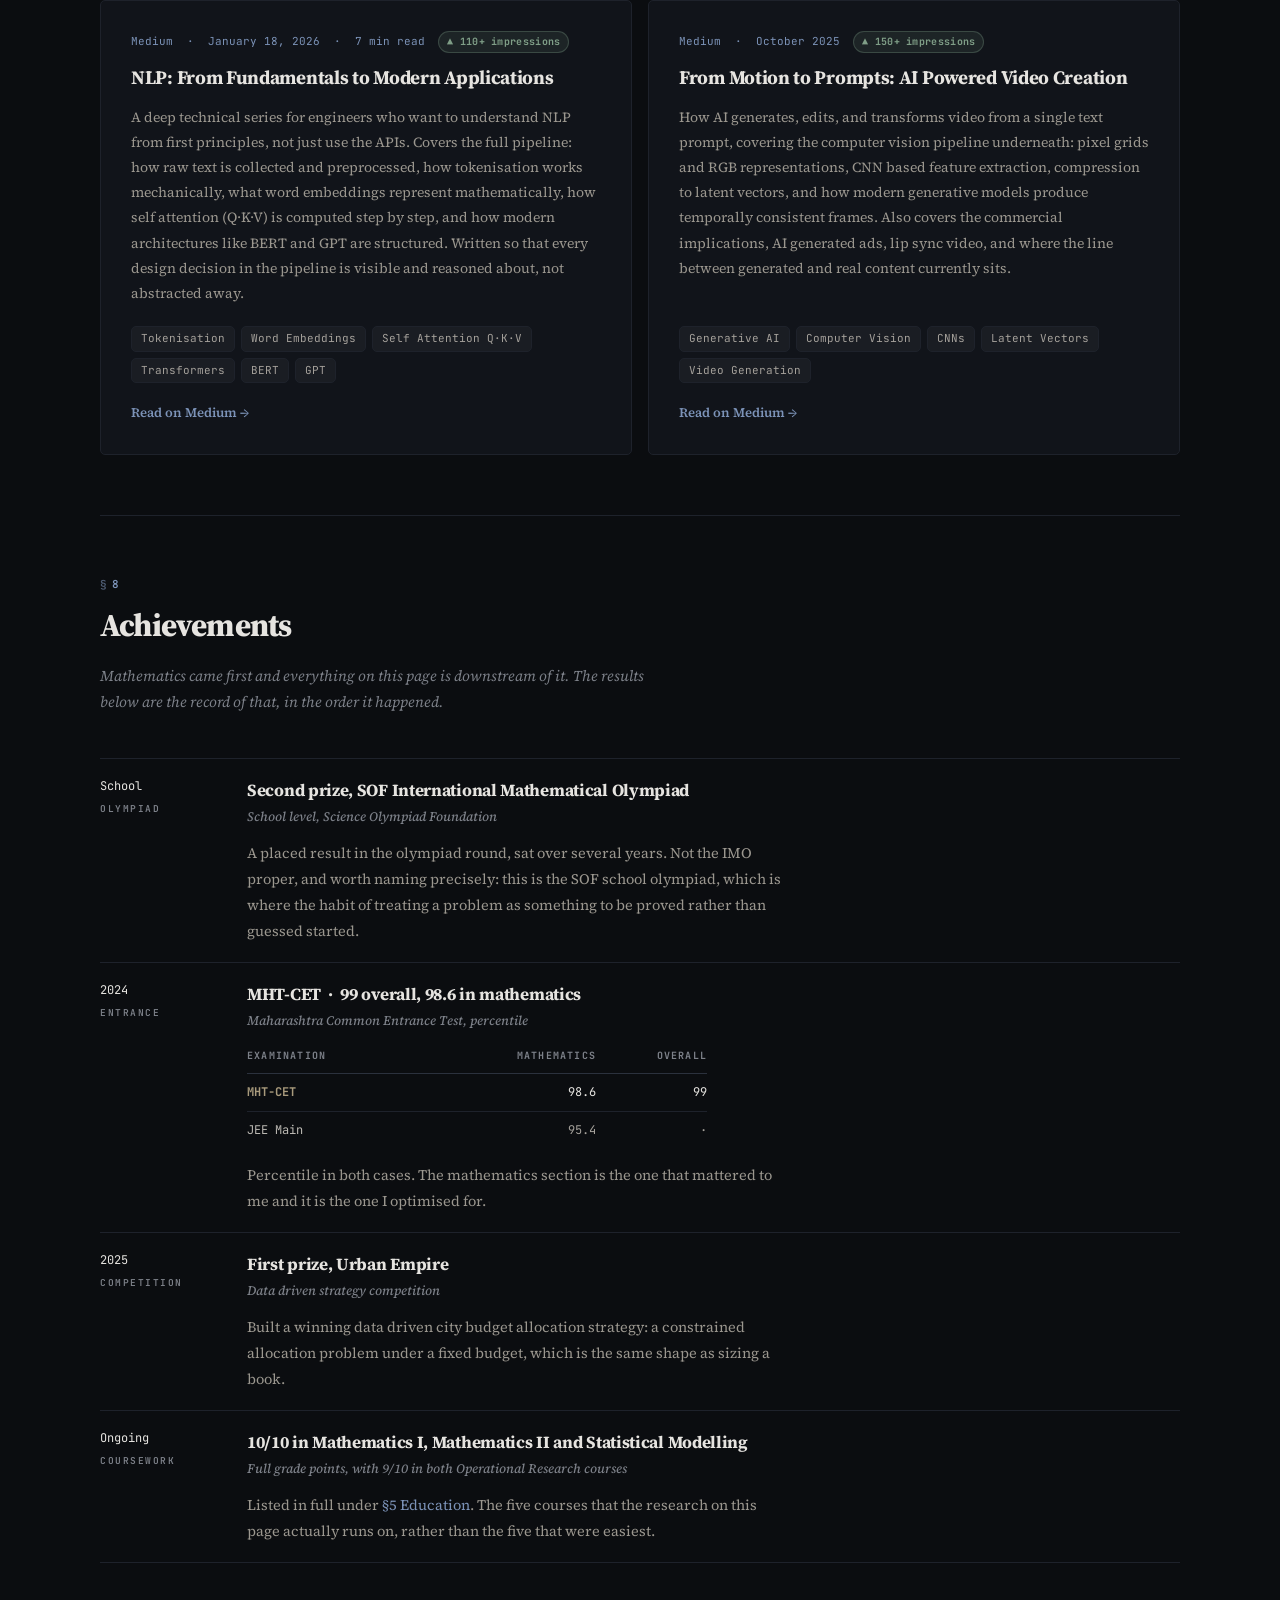
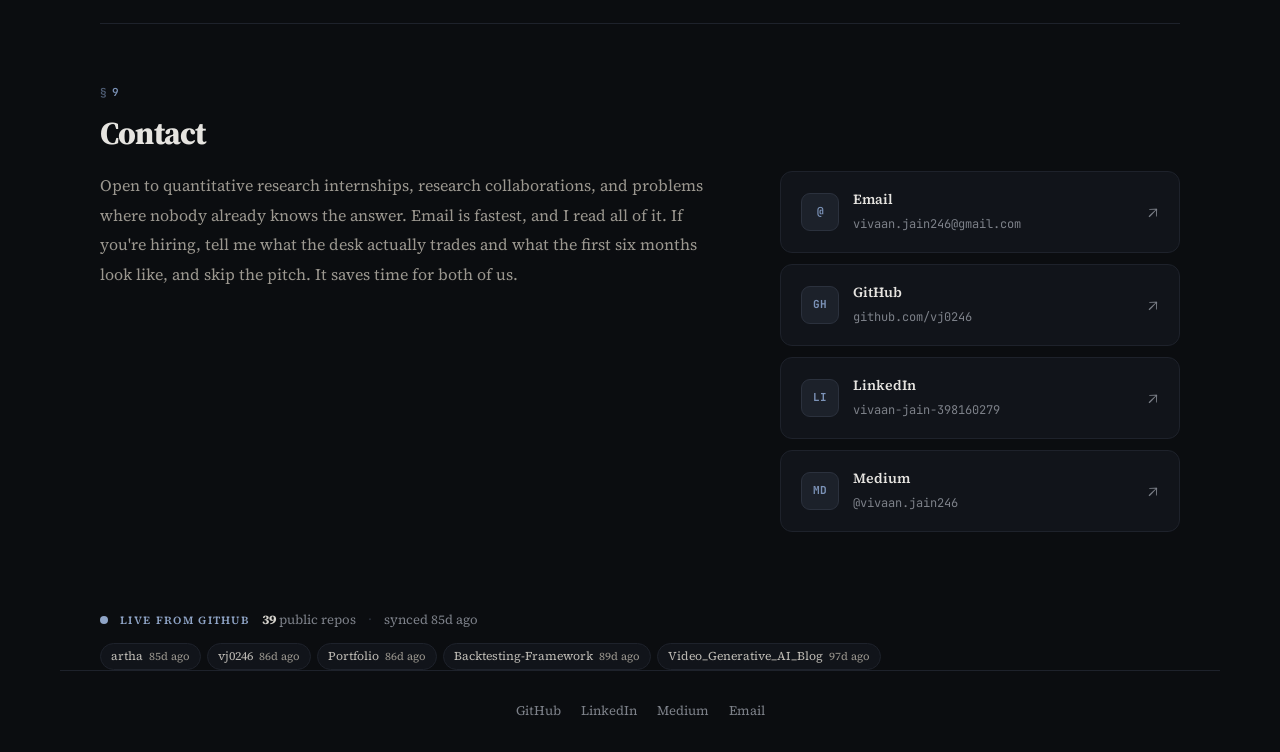
==== commit 801d5efb: "feat(admin): form-based editor for projects, experience and resume Makes the editor usable by someon" ====
--- a/index.html
+++ b/index.html
@@ -10,7 +10,7 @@
   <link rel="preconnect" href="https://fonts.googleapis.com" />
   <link rel="preconnect" href="https://fonts.gstatic.com" crossorigin />
   <link href="https://fonts.googleapis.com/css2?family=Source+Serif+4:opsz,wght@8..60,400;8..60,600;8..60,700&family=JetBrains+Mono:wght@400;500;600&display=swap" rel="stylesheet" />
-  <link rel="stylesheet" href="css/style.css?v=a9e94f8f" />
+  <link rel="stylesheet" href="css/style.css?v=bdc87d00" />
   <noscript>
     <style>
       /* Without JS nothing dismisses the intro and nothing adds .in, so the
@@ -1446,8 +1446,8 @@
 
   <div class="exp-list">
 
-    <!-- Zeex AI -->
-    <div class="exp-card">
+    <!-- EXPERIENCE:START -->
+    <div class="exp-card" id="exp-zeex-ai">
       <div class="exp-left">
         <span class="exp-badge intern">Internship</span>
         <div class="exp-period">Apr 2026 to Present<br>Full Stack AI Intern</div>
@@ -1456,10 +1456,7 @@
         <div class="exp-title" role="heading" aria-level="3">Full Stack AI Intern</div>
         <div class="exp-company">Zeex AI &nbsp;·&nbsp; AI startup, incubated at IIT Madras &nbsp;·&nbsp; Mumbai</div>
         <p class="exp-desc">
-          Architected and built a production grade, end to end audio intelligence pipeline on AWS
-          that transforms unstructured conversational audio into structured outputs at scale.
-          Pipeline covers audio preprocessing, Automatic Speech Recognition, speaker diarization,
-          and semantic question mapping across 13+ Indian languages.
+          Architected and built a production grade, end to end audio intelligence pipeline on AWS that transforms unstructured conversational audio into structured outputs at scale. Pipeline covers audio preprocessing, Automatic Speech Recognition, speaker diarization, and semantic question mapping across 13+ Indian languages.
         </p>
         <ul class="exp-bullets">
           <li>Built the full pipeline end to end: audio preprocessing, ASR, speaker diarization, semantic question mapping: all integrated and deployed to production on AWS</li>
@@ -1470,8 +1467,7 @@
       </div>
     </div>
 
-    <!-- Shakti Alloys -->
-    <div class="exp-card">
+    <div class="exp-card" id="exp-shakti-alloys">
       <div class="exp-left">
         <span class="exp-badge freelance">Freelance</span>
         <div class="exp-period">2025<br>Sole Developer</div>
@@ -1480,10 +1476,7 @@
         <div class="exp-title" role="heading" aria-level="3">Full Stack Developer</div>
         <div class="exp-company">Shakti Alloys Pvt Ltd &nbsp;·&nbsp; <a href="https://www.shaktialloys.in" target="_blank" rel="noopener">shaktialloys.in ↗</a></div>
         <p class="exp-desc">
-          Took a real manufacturing business from zero web presence to a fully operational
-          production site: sole developer across design, build, and deployment.
-          The brief was a professional catalogue site that the client could own permanently
-          without needing a developer on retainer.
+          Took a real manufacturing business from zero web presence to a fully operational production site: sole developer across design, build, and deployment. The brief was a professional catalogue site that the client could own permanently without needing a developer on retainer.
         </p>
         <ul class="exp-bullets">
           <li>Chose React 18 with TypeScript and Vite for a maintainable, type safe codebase that any developer could pick up later without context; Tailwind for rapid iteration without fighting a CSS framework</li>
@@ -1494,6 +1487,7 @@
         </ul>
       </div>
     </div>
+    <!-- EXPERIENCE:END -->
 
   </div>
 </section>
--- a/css/style.css
+++ b/css/style.css
@@ -766,3 +766,7 @@
 /* Keep the closed card to a glanceable height */
 .proj-tagline { display: -webkit-box; -webkit-line-clamp: 3; -webkit-box-orient: vertical; overflow: hidden; }
 details.proj-card[open] .proj-tagline { -webkit-line-clamp: unset; overflow: visible; }
+
+/* Experience badge kinds beyond internship and freelance */
+.exp-badge.fulltime { background: var(--grn-bg); color: var(--green); border: 1px solid var(--grn-bd); }
+.exp-badge.research { background: var(--blue-bg); color: var(--cyan); border: 1px solid var(--blue-bd); }
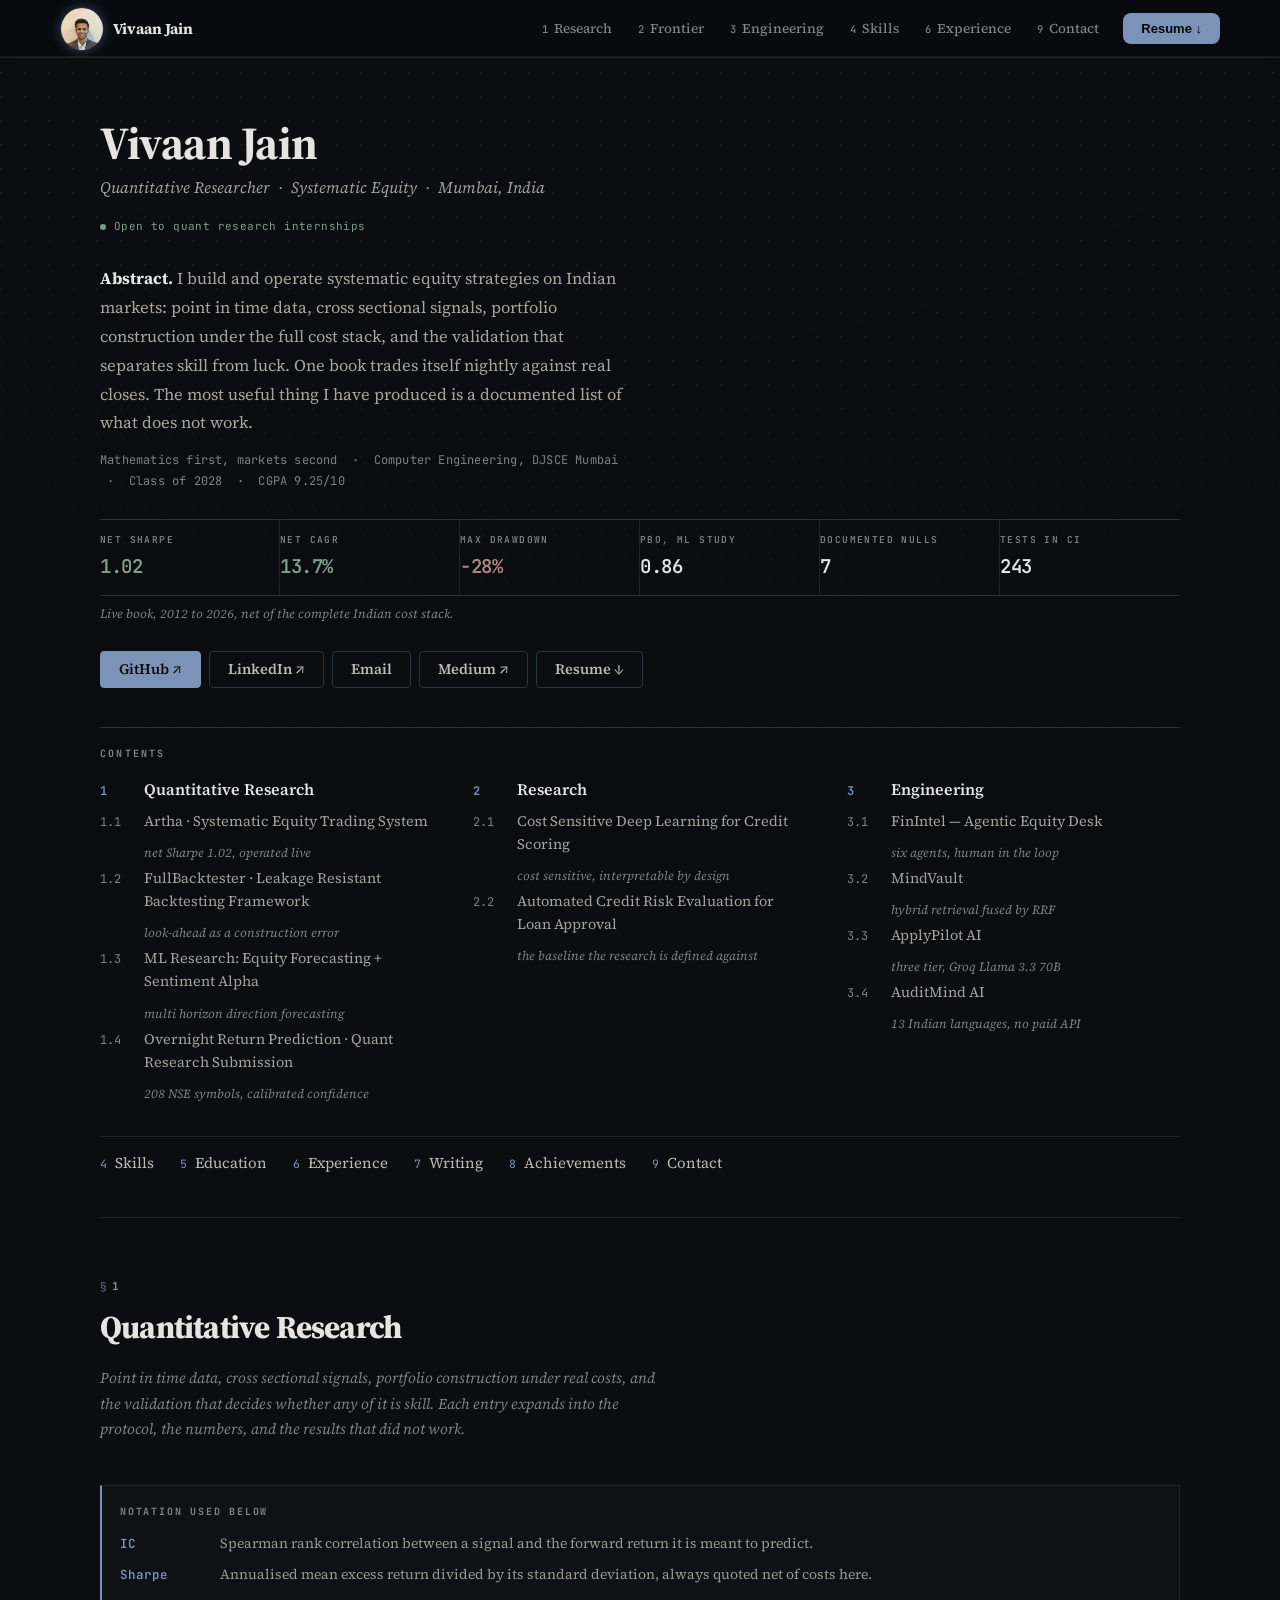
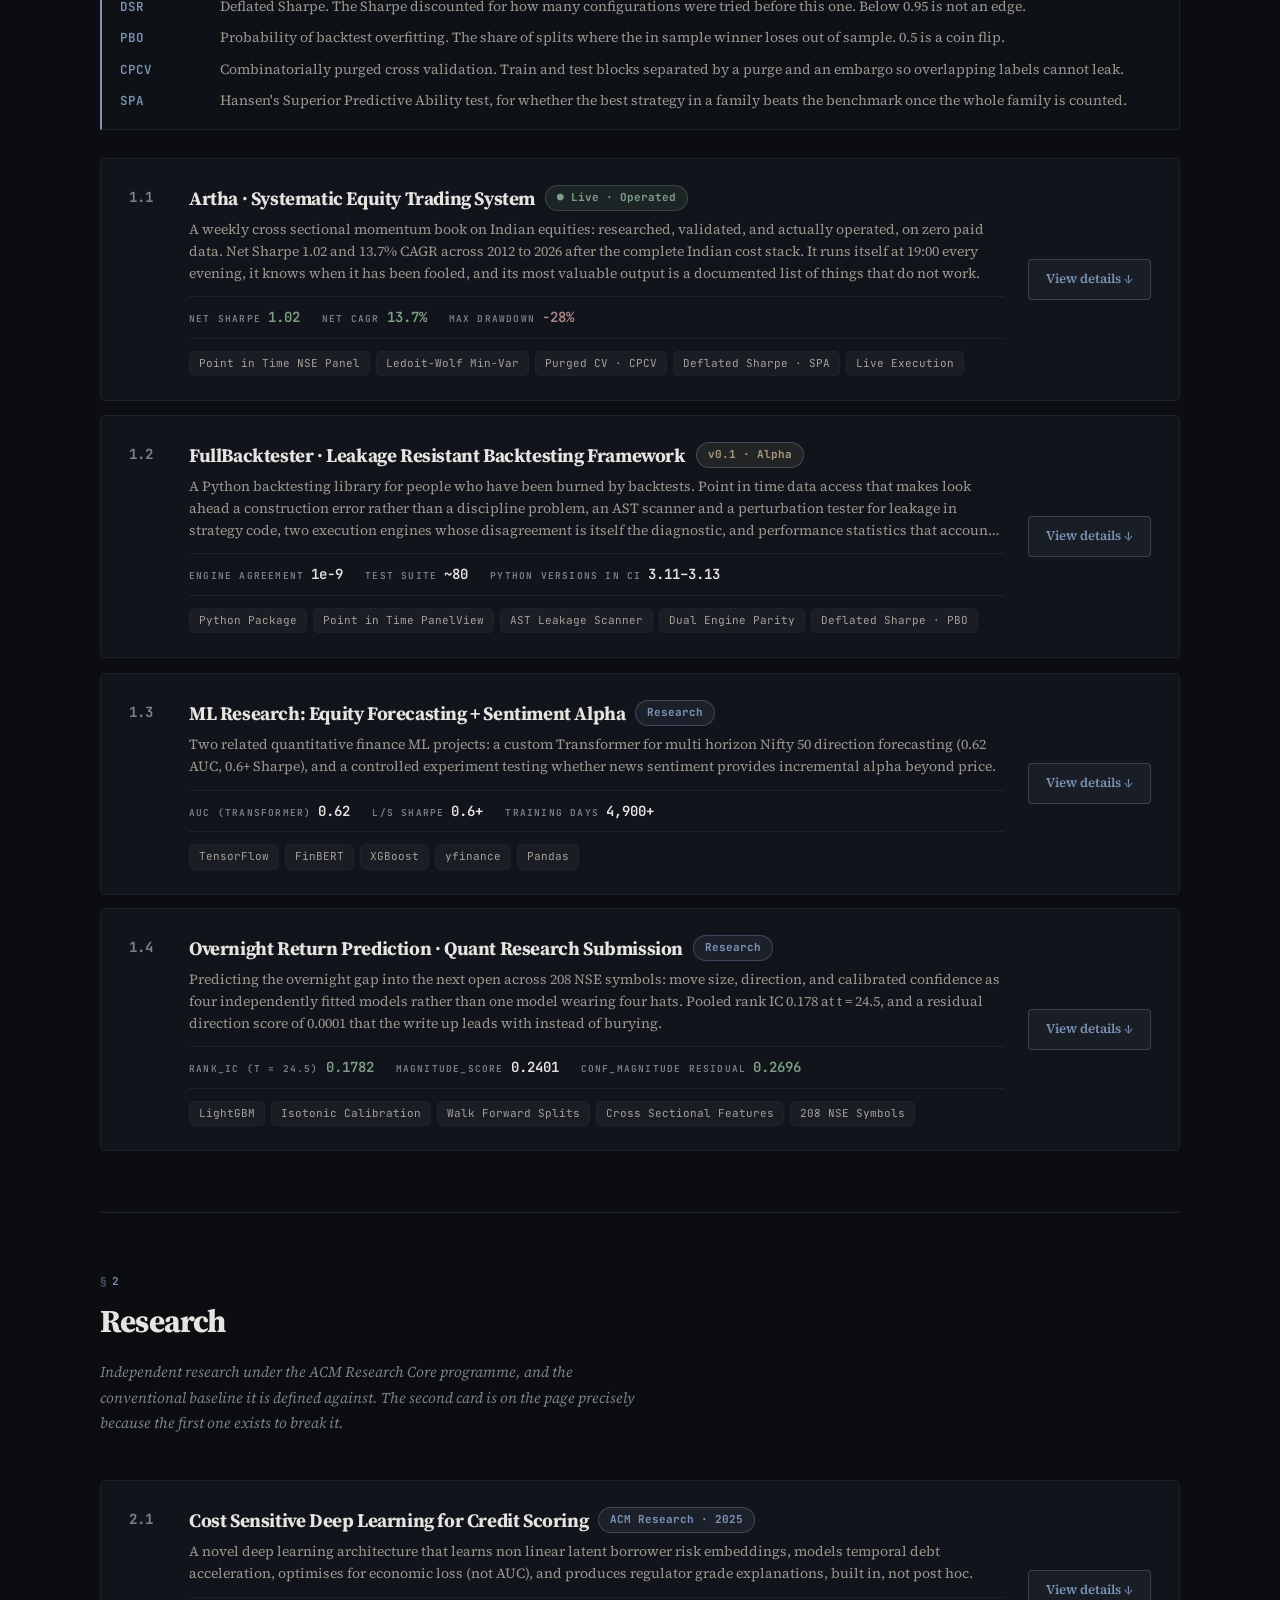
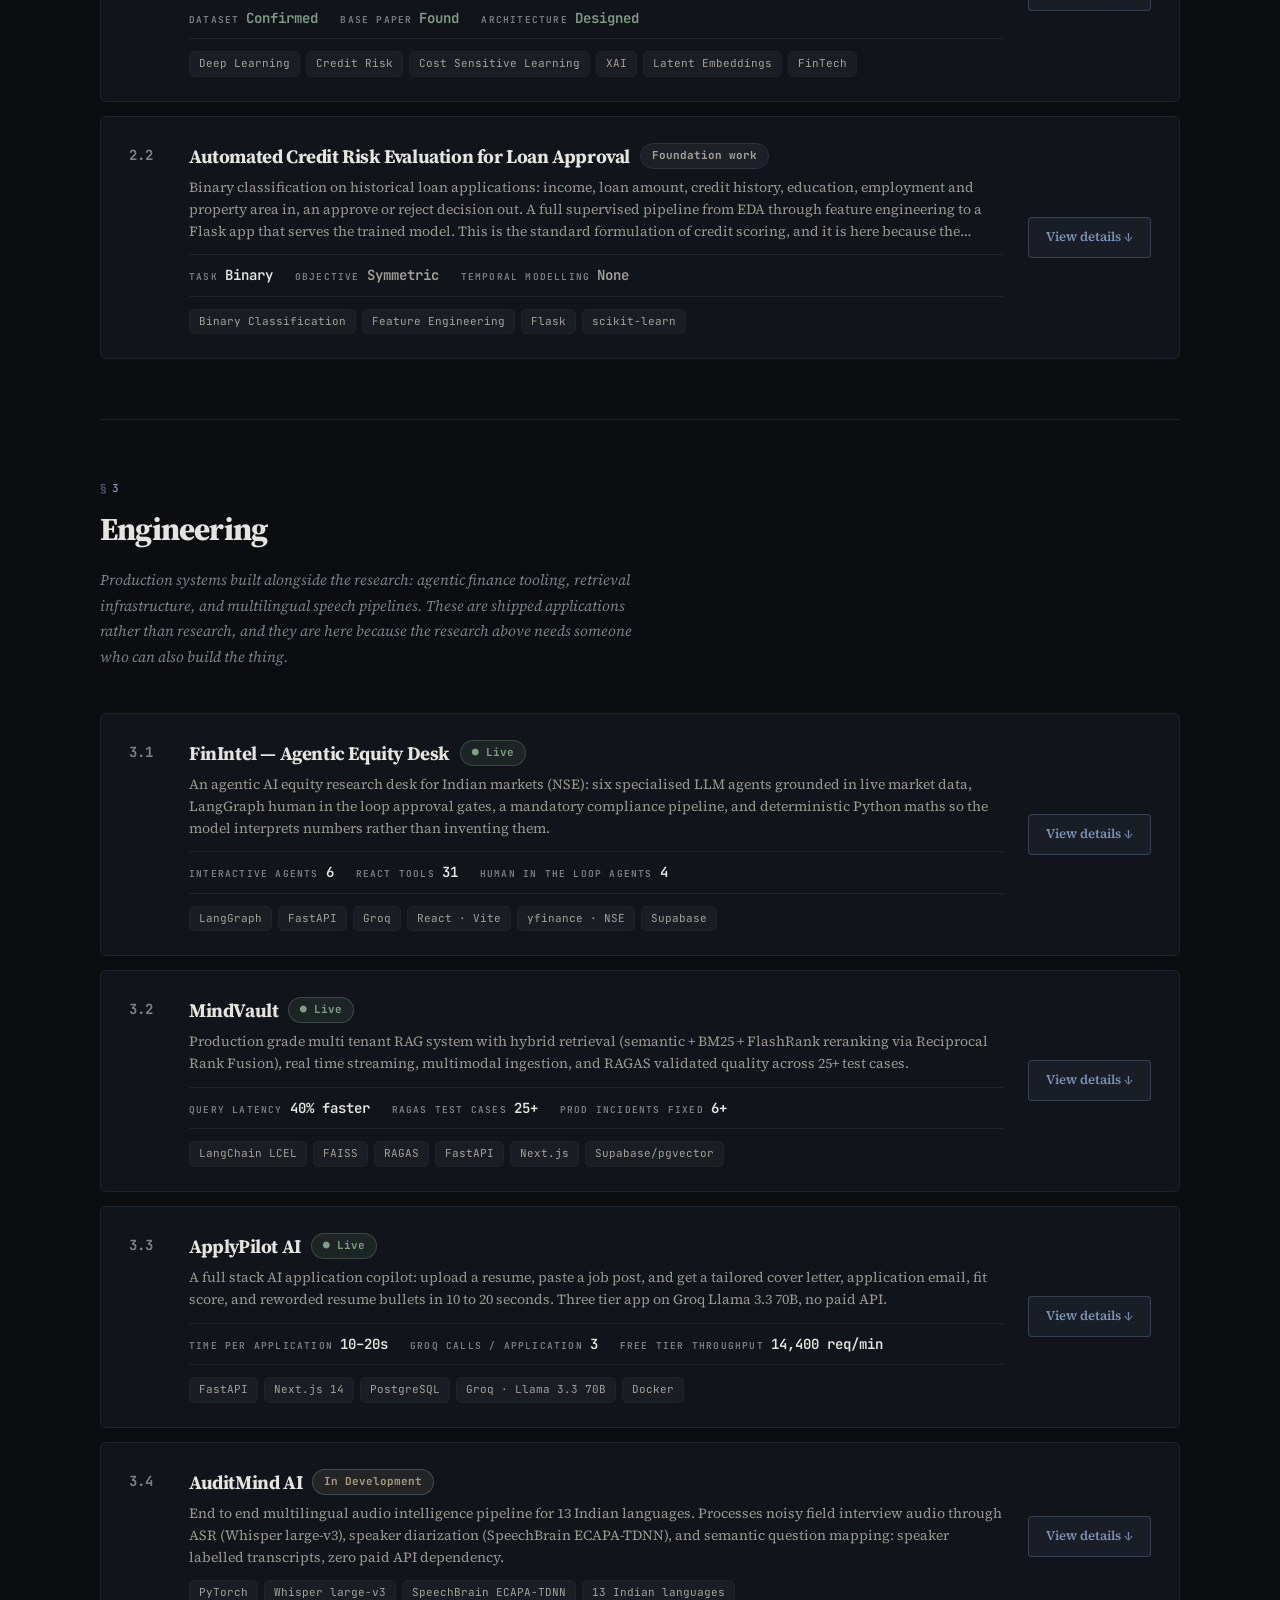
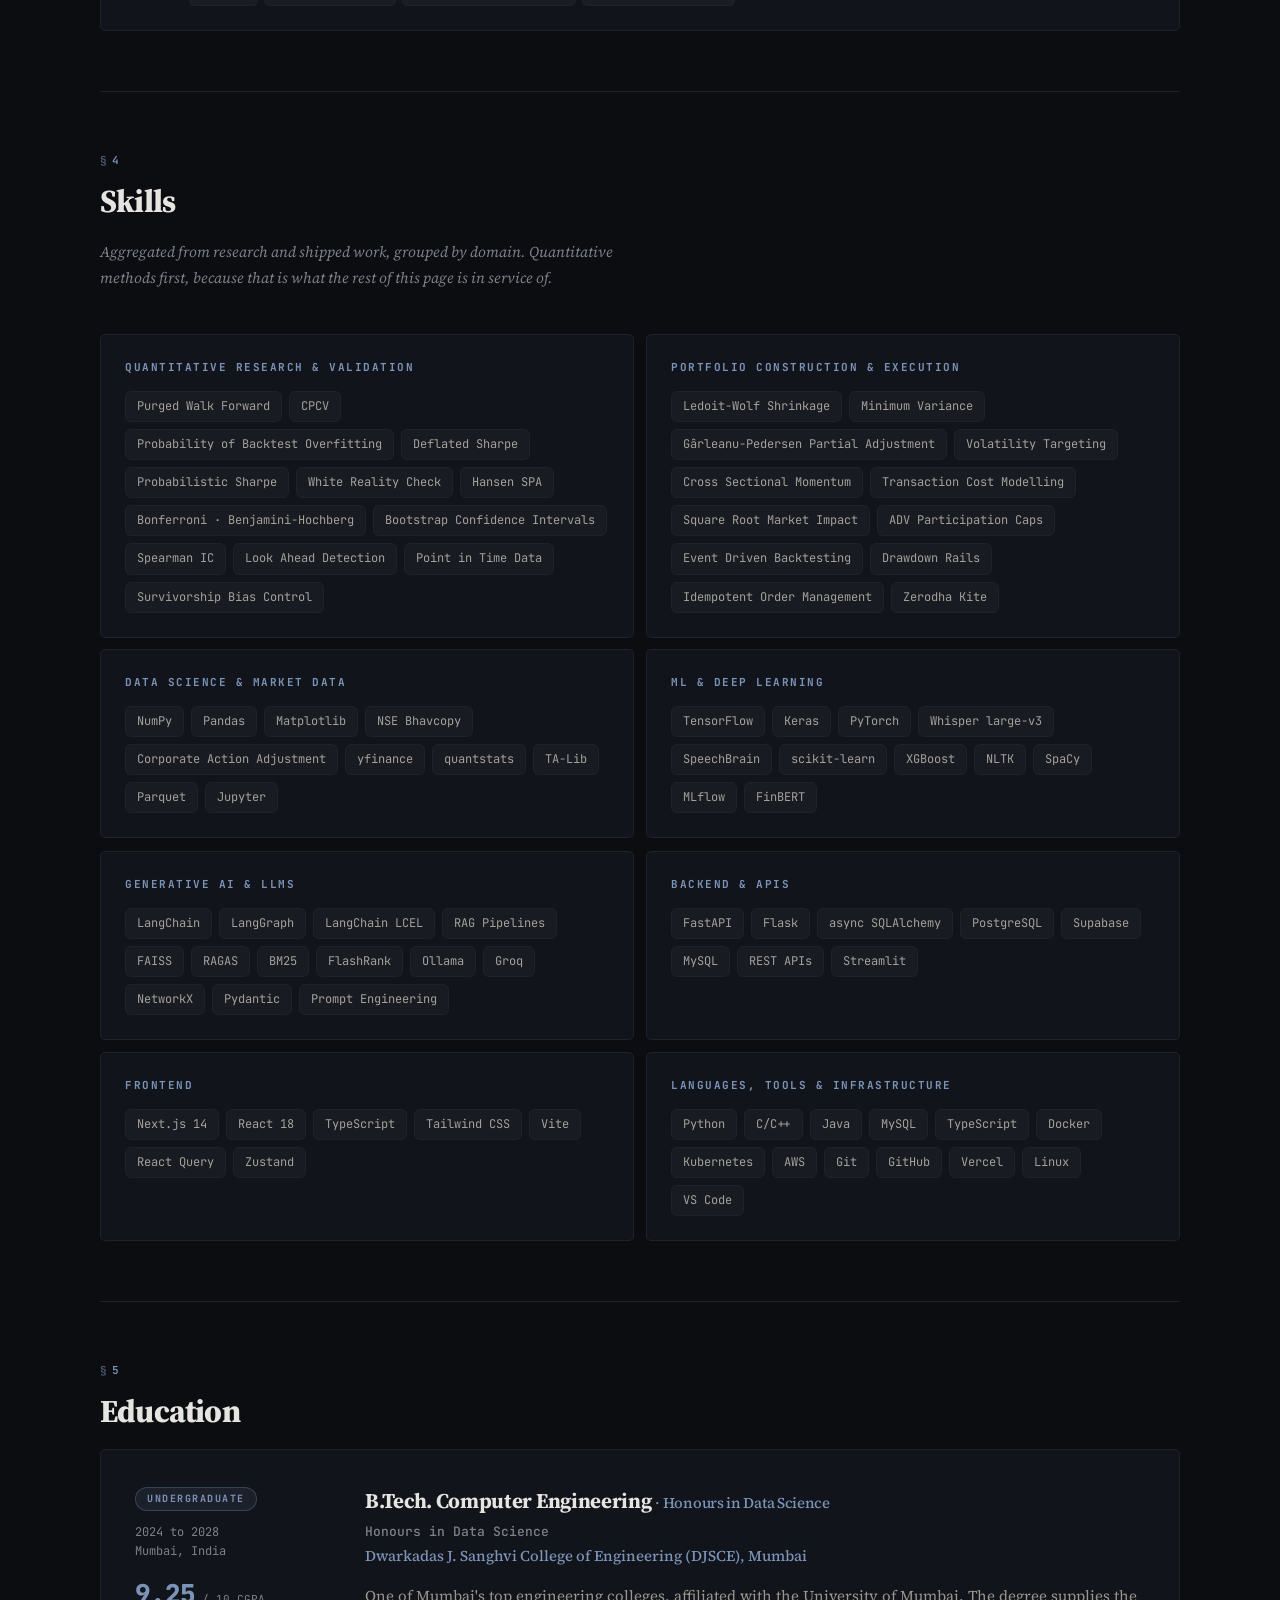
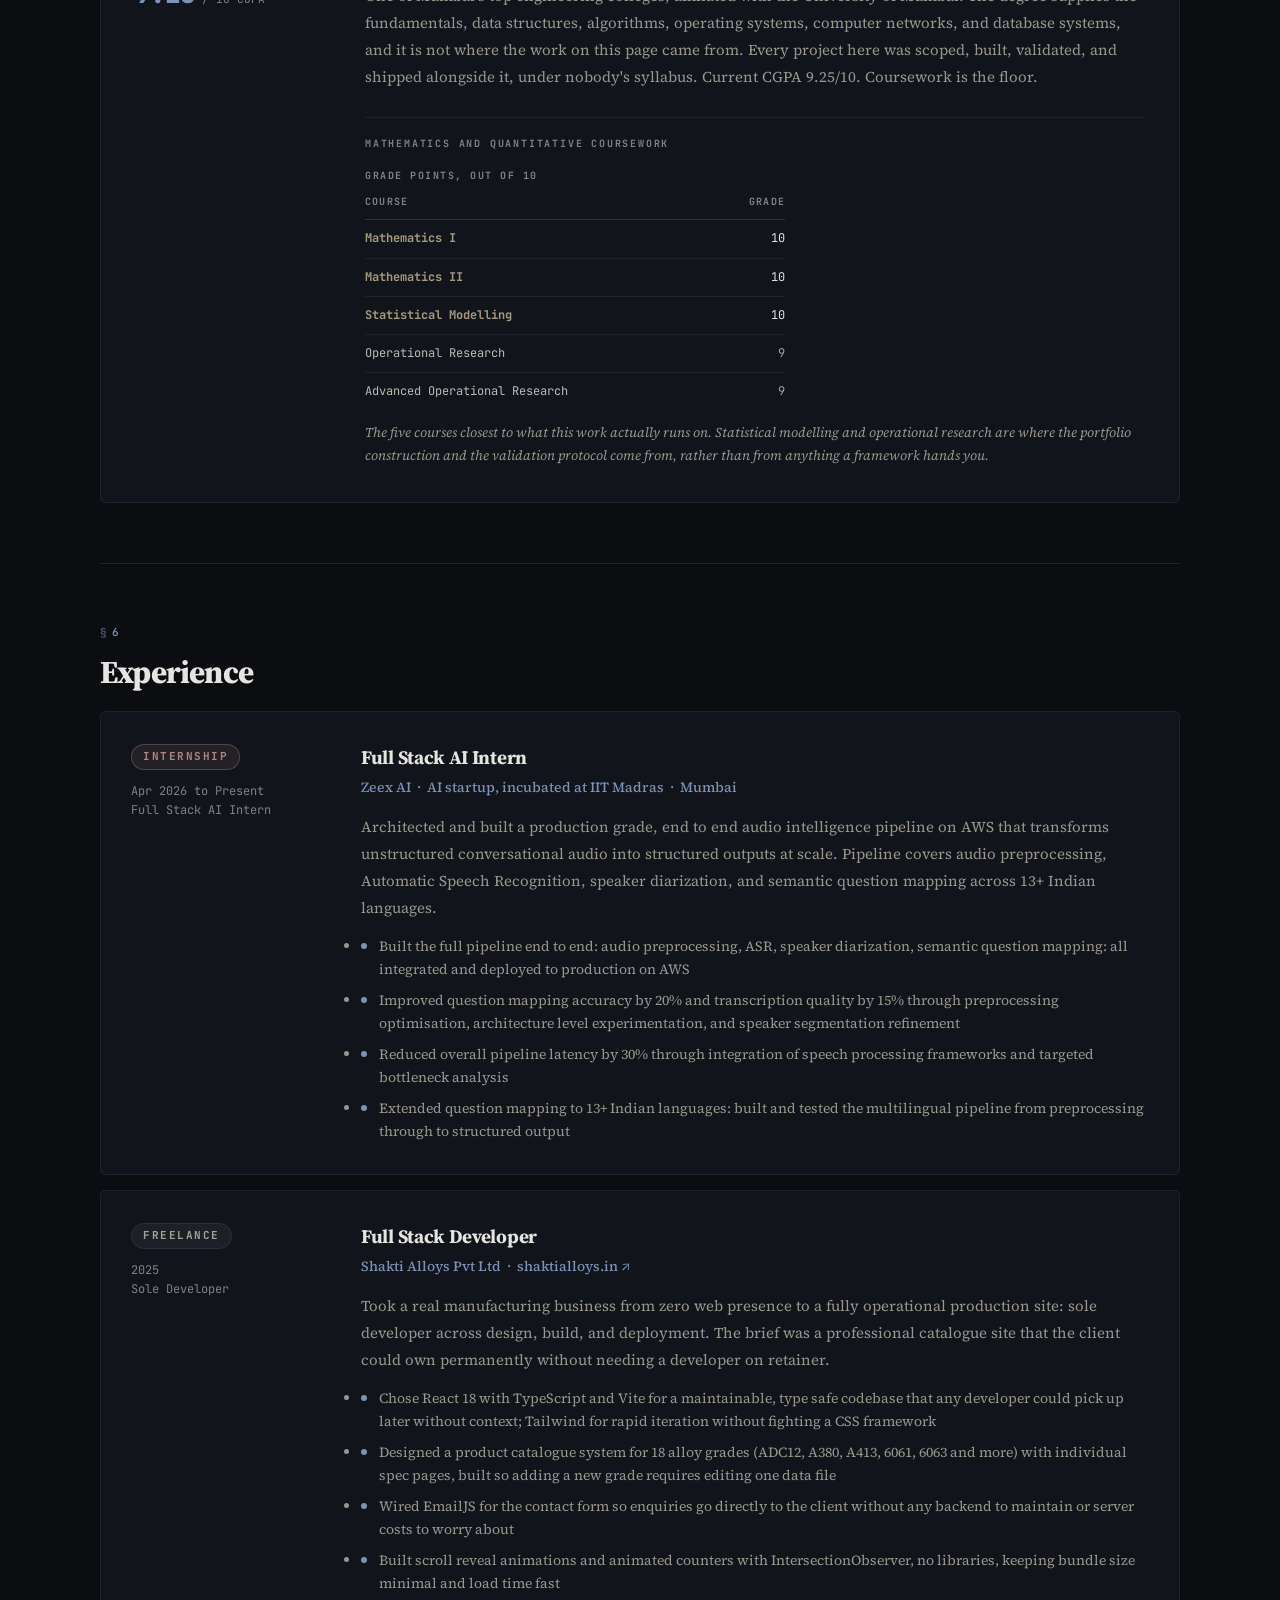
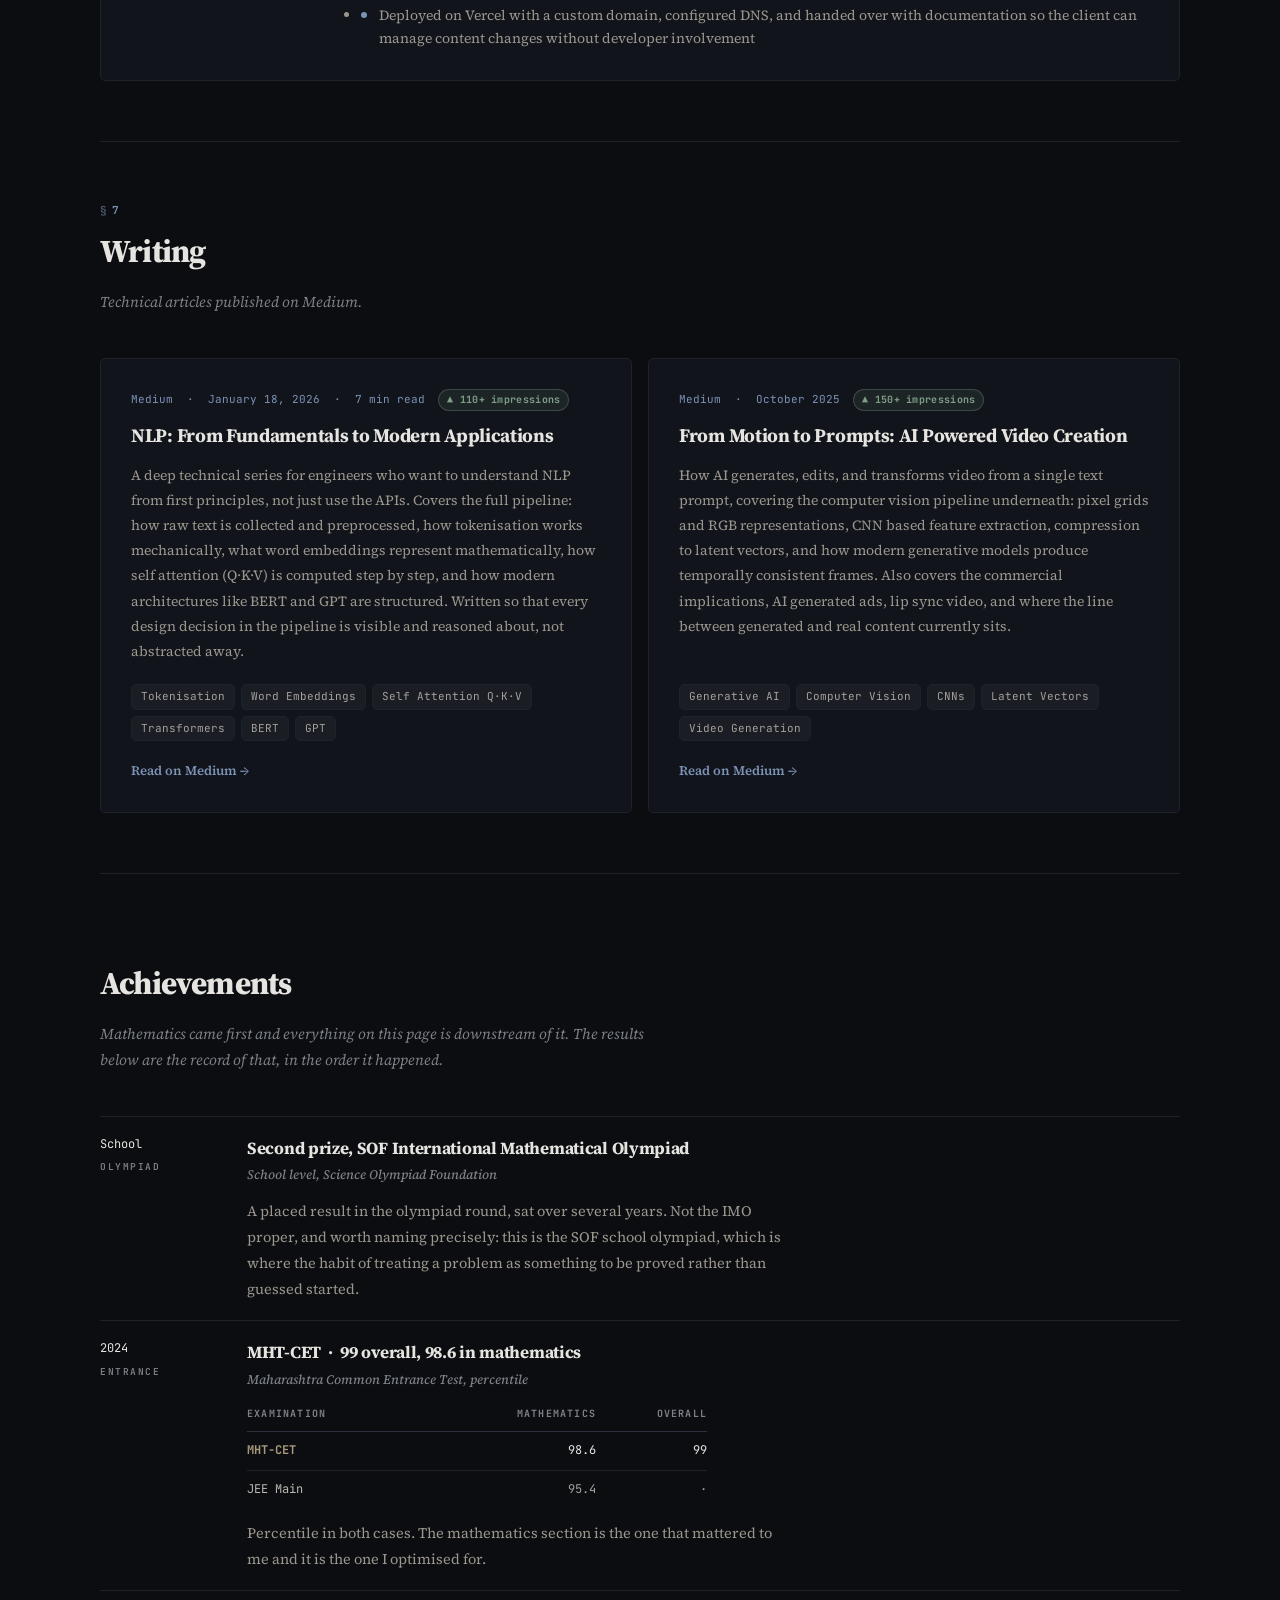
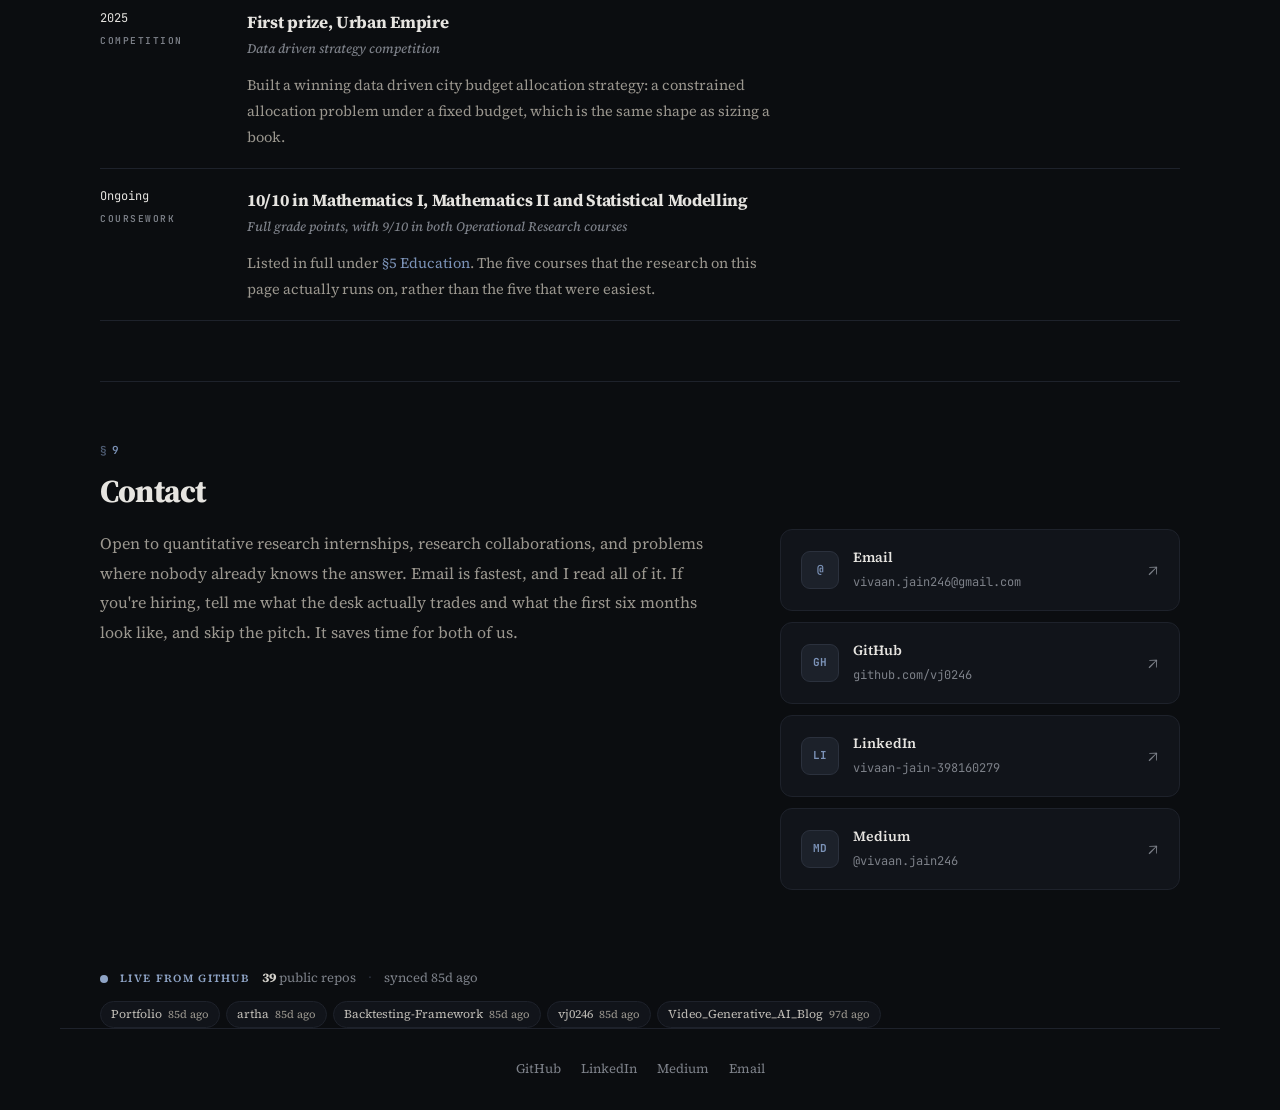
==== commit b31d5997: "fix(site): stop the contents list overlapping the first screen The top bar was styled through a bare" ====
--- a/index.html
+++ b/index.html
@@ -10,7 +10,7 @@
   <link rel="preconnect" href="https://fonts.googleapis.com" />
   <link rel="preconnect" href="https://fonts.gstatic.com" crossorigin />
   <link href="https://fonts.googleapis.com/css2?family=Source+Serif+4:opsz,wght@8..60,400;8..60,600;8..60,700&family=JetBrains+Mono:wght@400;500;600&display=swap" rel="stylesheet" />
-  <link rel="stylesheet" href="css/style.css?v=bdc87d00" />
+  <link rel="stylesheet" href="css/style.css?v=cfd94af9" />
   <noscript>
     <style>
       /* Without JS nothing dismisses the intro and nothing adds .in, so the
@@ -76,7 +76,7 @@
 <div id="scroll-progress"></div>
 
 <!-- ═══ NAV ═════════════════════════════════════ -->
-<nav aria-label="Primary">
+<nav class="site-nav" aria-label="Primary">
   <div class="nav-inner">
     <a class="nav-name" href="#hero"><img src="assets/vivaan.png" class="nav-avatar" alt="" />Vivaan Jain</a>
     <button class="nav-hamburger" id="hamburger" type="button" aria-label="Toggle menu" aria-expanded="false" aria-controls="navLinks"><span aria-hidden="true"></span><span aria-hidden="true"></span><span aria-hidden="true"></span></button>
@@ -163,24 +163,7 @@
             <li><a href="#proj-auditmind"><span class="toc-num">3.4</span><span class="toc-name">AuditMind AI</span><span class="toc-lede">13 Indian languages, no paid API</span></a></li>
           </ul>
         </li>
-        <li class="toc-section">
-          <a href="#skills"><span class="toc-num">4</span><span class="toc-title">Skills</span></a>
-        </li>
-        <li class="toc-section">
-          <a href="#education"><span class="toc-num">5</span><span class="toc-title">Education</span></a>
-        </li>
-        <li class="toc-section">
-          <a href="#experience"><span class="toc-num">6</span><span class="toc-title">Experience</span></a>
-        </li>
-        <li class="toc-section">
-          <a href="#blog"><span class="toc-num">7</span><span class="toc-title">Writing</span></a>
-        </li>
-        <li class="toc-section">
-          <a href="#achievements"><span class="toc-num">8</span><span class="toc-title">Achievements</span></a>
-        </li>
-        <li class="toc-section">
-          <a href="#contact"><span class="toc-num">9</span><span class="toc-title">Contact</span></a>
-        </li>
+        <li class="toc-rest"><a href="#skills"><span class="toc-num">4</span>Skills</a><a href="#education"><span class="toc-num">5</span>Education</a><a href="#experience"><span class="toc-num">6</span>Experience</a><a href="#blog"><span class="toc-num">7</span>Writing</a><a href="#achievements"><span class="toc-num">8</span>Achievements</a><a href="#contact"><span class="toc-num">9</span>Contact</a></li>
       <!-- CONTENTS:END -->
     </ul>
   </nav>
--- a/css/style.css
+++ b/css/style.css
@@ -102,7 +102,7 @@
 [data-reveal].d3 { transition-delay: .27s; }
 
 /* ── NAV ──────────────────────────────────────── */
-nav {
+.site-nav {
   position: sticky; top: 0; z-index: 100;
   height: var(--nav-h); background: rgba(9,10,17,.72);
   backdrop-filter: blur(16px) saturate(140%);
@@ -166,7 +166,7 @@
 .abstract { max-width: 66ch; margin-bottom: var(--s4); }
 .abstract p { font-size: 16.5px; line-height: 1.75; color: var(--g600); }
 .abstract-label { font-weight: 700; color: var(--white); }
-.abstract-meta {
+.abstract .abstract-meta {
   font-family: var(--mono); font-size: 12px; color: var(--g400);
   margin-top: var(--s2); letter-spacing: .2px;
 }
@@ -200,11 +200,14 @@
   letter-spacing: 2.2px; text-transform: uppercase; color: var(--g400);
   margin-bottom: var(--s2);
 }
-.toc { list-style: none; max-width: 74ch; }
-.toc-section { margin-bottom: var(--s2); }
+.toc {
+  list-style: none; display: grid; grid-template-columns: repeat(3, minmax(0, 1fr));
+  gap: var(--s3) var(--s5); align-items: start;
+}
+.toc-section { min-width: 0; }
 .toc a {
-  display: grid; grid-template-columns: 3.2em 1fr; align-items: baseline;
-  gap: 12px; color: var(--g300); padding: 3px 0;
+  display: grid; grid-template-columns: 34px minmax(0, 1fr); align-items: baseline;
+  gap: 10px; color: var(--g300); padding: 3px 0;
 }
 .toc a:hover { color: var(--white); }
 .toc-section > a { color: var(--white); font-size: 16px; font-weight: 600; padding-bottom: 5px; }
@@ -216,7 +219,7 @@
 .toc-cards { list-style: none; margin: 0 0 var(--s2); }
 .toc-cards a { font-size: 14.5px; padding: 2px 0; }
 .toc-name { color: inherit; }
-.toc-lede { display: block; font-size: 12.5px; color: var(--g400); font-style: italic; }
+.toc-lede { grid-column: 2; display: block; font-size: 12.5px; color: var(--g400); font-style: italic; }
 
 /* ── PROJECTS ─────────────────────────────────── */
 .proj-list { display: flex; flex-direction: column; gap: 14px; }
@@ -405,7 +408,7 @@
 /* ── RESPONSIVE ────────────────────────────────── */
 @media (max-width: 900px) {
   .page { padding-left: 24px; padding-right: 24px; }
-  nav { padding-left: 24px; padding-right: 24px; }
+  .site-nav { padding-left: 24px; padding-right: 24px; }
   #hero { grid-template-columns: 1fr; }
   .hero-sidebar { display: none; }
   .highlights { grid-template-columns: 1fr 1fr; }
@@ -420,7 +423,7 @@
 
 @media (max-width: 768px) {
   .nav-hamburger { display: flex; }
-  nav { overflow: visible; }
+  .site-nav { overflow: visible; }
   .nav-links {
     display: none; position: absolute; top: var(--nav-h); left: 0; right: 0;
     background: rgba(9,10,17,.98); backdrop-filter: blur(16px);
@@ -431,7 +434,7 @@
   .nav-links a { padding: 12px 14px; font-size: 15px; border-radius: 8px; }
   .nav-resume { width: 100%; margin-left: 0; margin-top: 8px; padding: 12px 16px; font-size: 14px; text-align: center; justify-content: center; }
 
-  .page, nav { padding-left: 20px; padding-right: 20px; }
+  .page, .site-nav { padding-left: 20px; padding-right: 20px; }
   section { padding: 56px 0; }
   #hero { padding: 52px 0 48px; }
   .hero-name { font-size: 40px; letter-spacing: -1.5px; }
@@ -450,7 +453,7 @@
 }
 
 @media (max-width: 480px) {
-  .page, nav { padding-left: 16px; padding-right: 16px; }
+  .page, .site-nav { padding-left: 16px; padding-right: 16px; }
   section { padding: 44px 0; }
   #hero { padding: 36px 0 36px; }
   .hero-name { font-size: 34px; letter-spacing: -1px; }
@@ -483,7 +486,7 @@
 @media print {
   body { background: #fff; color: #000; }
   body::before, body::after, #hero-canvas, #scroll-progress { display: none; }
-  nav { display: none; }
+  .site-nav { display: none; }
   [data-reveal] { opacity: 1 !important; transform: none !important; }
   details.proj-card { border: 1px solid #ccc; break-inside: avoid; }
   details.proj-card .proj-detail { display: grid !important; }
@@ -602,7 +605,7 @@
 /* ── Section eyebrow reads like a desk ticker ── */
 
 /* ── Ticker rule under the nav ── */
-nav { border-bottom: 1px solid var(--line); box-shadow: inset 0 -1px 0 rgba(124,147,184,.10); }
+.site-nav { border-bottom: 1px solid var(--line); box-shadow: inset 0 -1px 0 rgba(124,147,184,.10); }
 
 @media (max-width: 900px) {
   .tape-item { min-width: 50%; border-right: none; border-bottom: 1px solid var(--line); }
@@ -664,7 +667,7 @@
 @media (max-width: 900px) {
   .keyfacts { grid-template-columns: repeat(3, 1fr); }
   .kf:nth-child(3) { border-right: none; }
-  .toc { columns: 1; }
+  .toc { grid-template-columns: 1fr; gap: var(--s2); }
   .hero-name { font-size: 38px; }
 }
 @media (max-width: 480px) {
@@ -740,7 +743,7 @@
 
 @media (max-width: 700px) {
   .notation-list > div { grid-template-columns: 1fr; gap: 2px; }
-  .toc a { grid-template-columns: 3em 1fr; gap: 8px; }
+  .toc a { grid-template-columns: 30px minmax(0, 1fr); gap: 8px; }
 }
 
 
@@ -770,3 +773,26 @@
 /* Experience badge kinds beyond internship and freelance */
 .exp-badge.fulltime { background: var(--grn-bg); color: var(--green); border: 1px solid var(--grn-bd); }
 .exp-badge.research { background: var(--blue-bg); color: var(--cyan); border: 1px solid var(--blue-bd); }
+
+
+/* ── Buttons (restored for the paper hero) ── */
+.btn-primary, .btn-outline {
+  display: inline-flex; align-items: center; gap: 6px;
+  font-family: var(--sans); font-size: 14.5px; font-weight: 600; line-height: 1;
+  padding: 10px 18px; border-radius: 4px; cursor: pointer; text-decoration: none;
+  transition: border-color .15s, background .15s, color .15s;
+}
+.btn-primary { background: var(--cyan); color: #0b0d10; border: 1px solid var(--cyan); }
+.btn-primary:hover { background: var(--teal); border-color: var(--teal); color: #0b0d10; }
+.btn-outline { background: transparent; color: var(--g200); border: 1px solid var(--line2); }
+.btn-outline:hover { border-color: var(--cyan); color: var(--white); }
+
+
+/* ── Contents: the sections without cards share one line ── */
+.toc-rest {
+  grid-column: 1 / -1; display: flex; flex-wrap: wrap; gap: 6px 26px;
+  padding-top: var(--s2); border-top: 1px solid var(--line);
+}
+.toc-rest a { display: inline-flex; align-items: baseline; gap: 8px; font-size: 15px; color: var(--g200); padding: 2px 0; }
+.toc-rest a:hover { color: var(--white); }
+.toc-rest .toc-num { color: var(--cyan); font-size: 11.5px; }
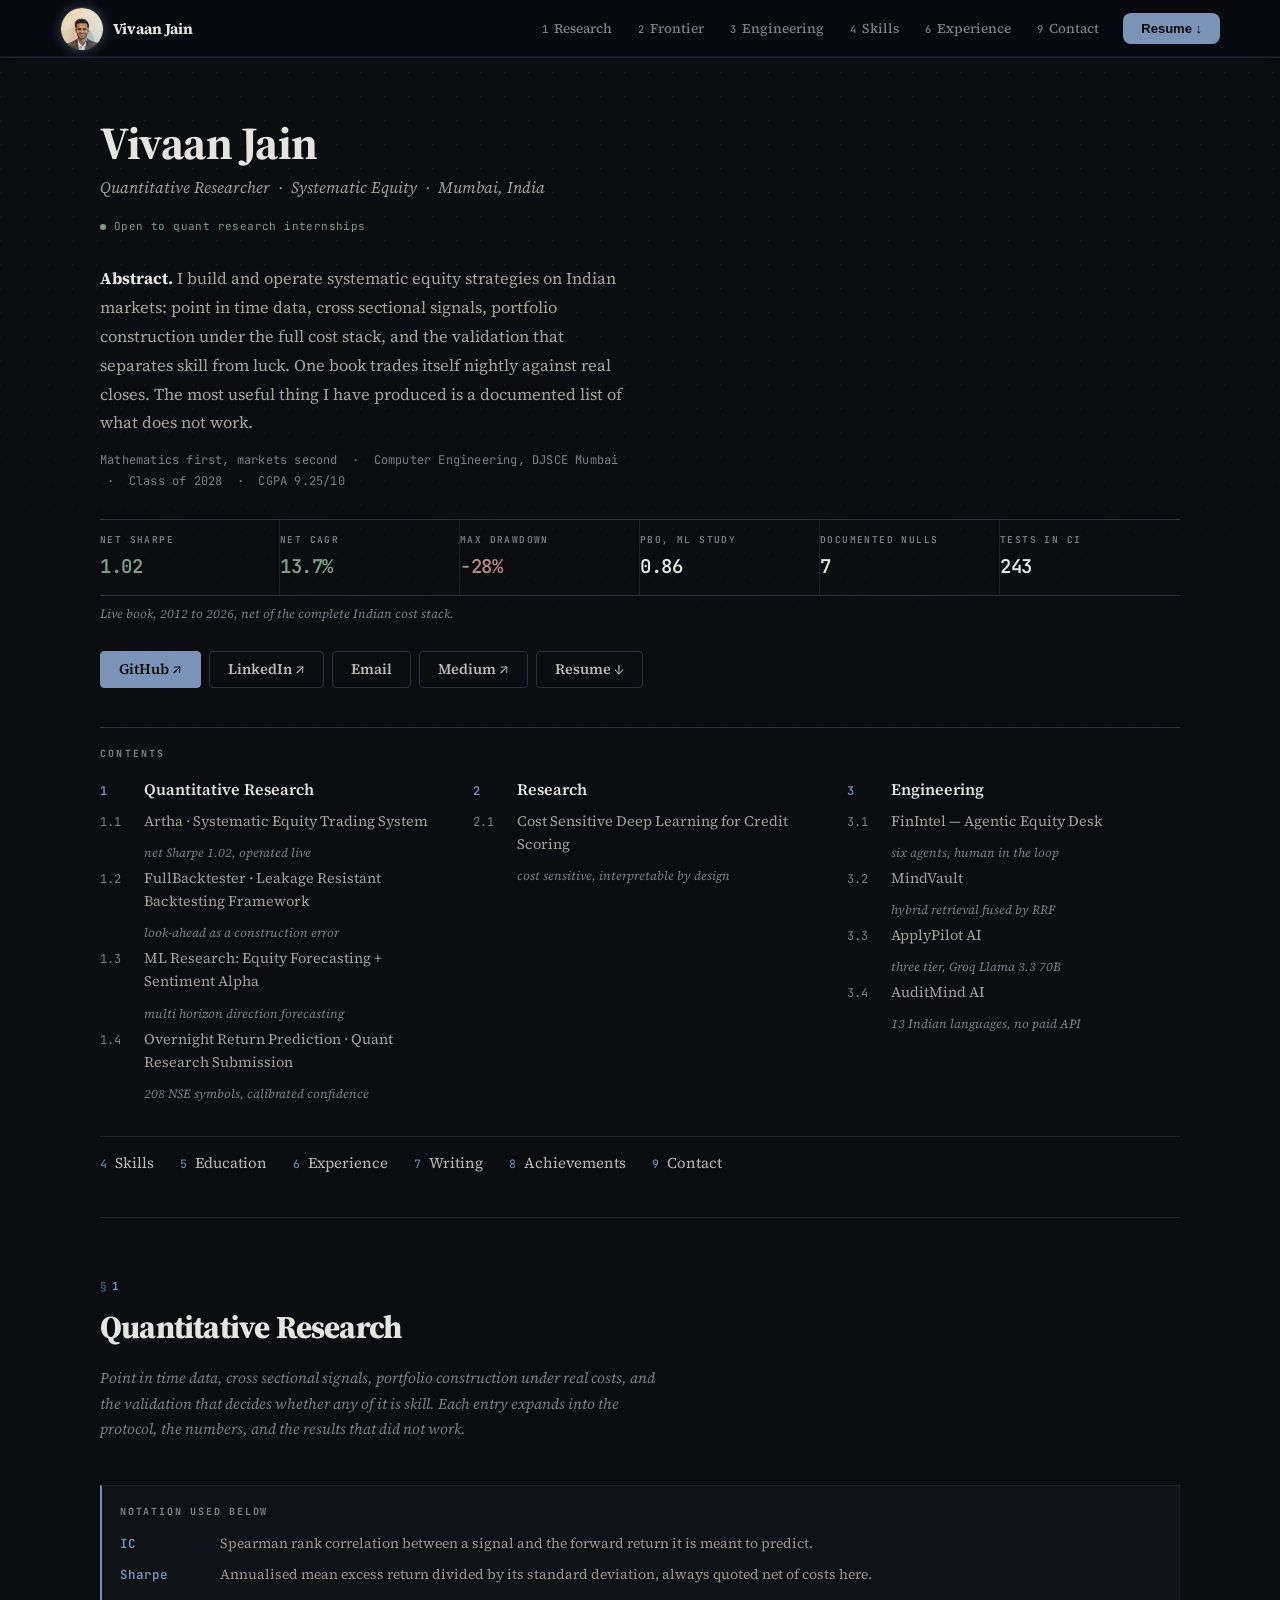
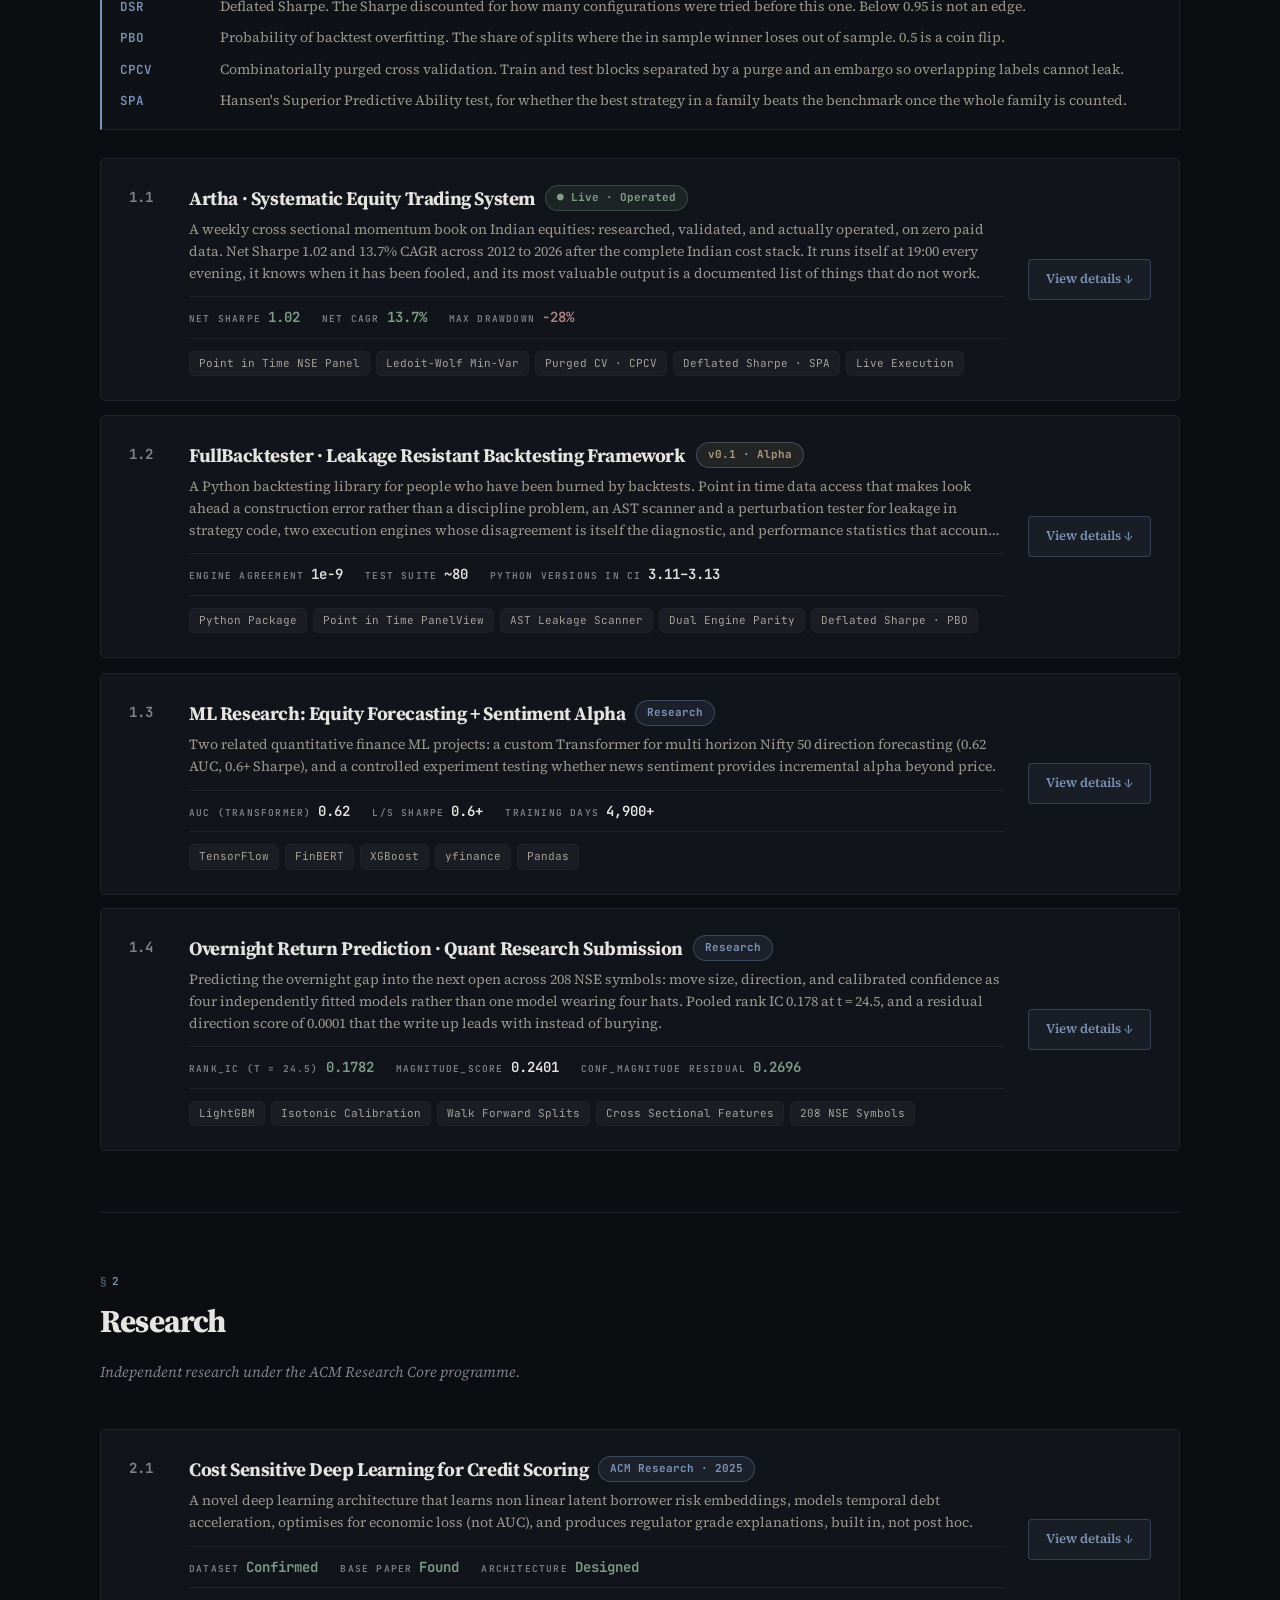
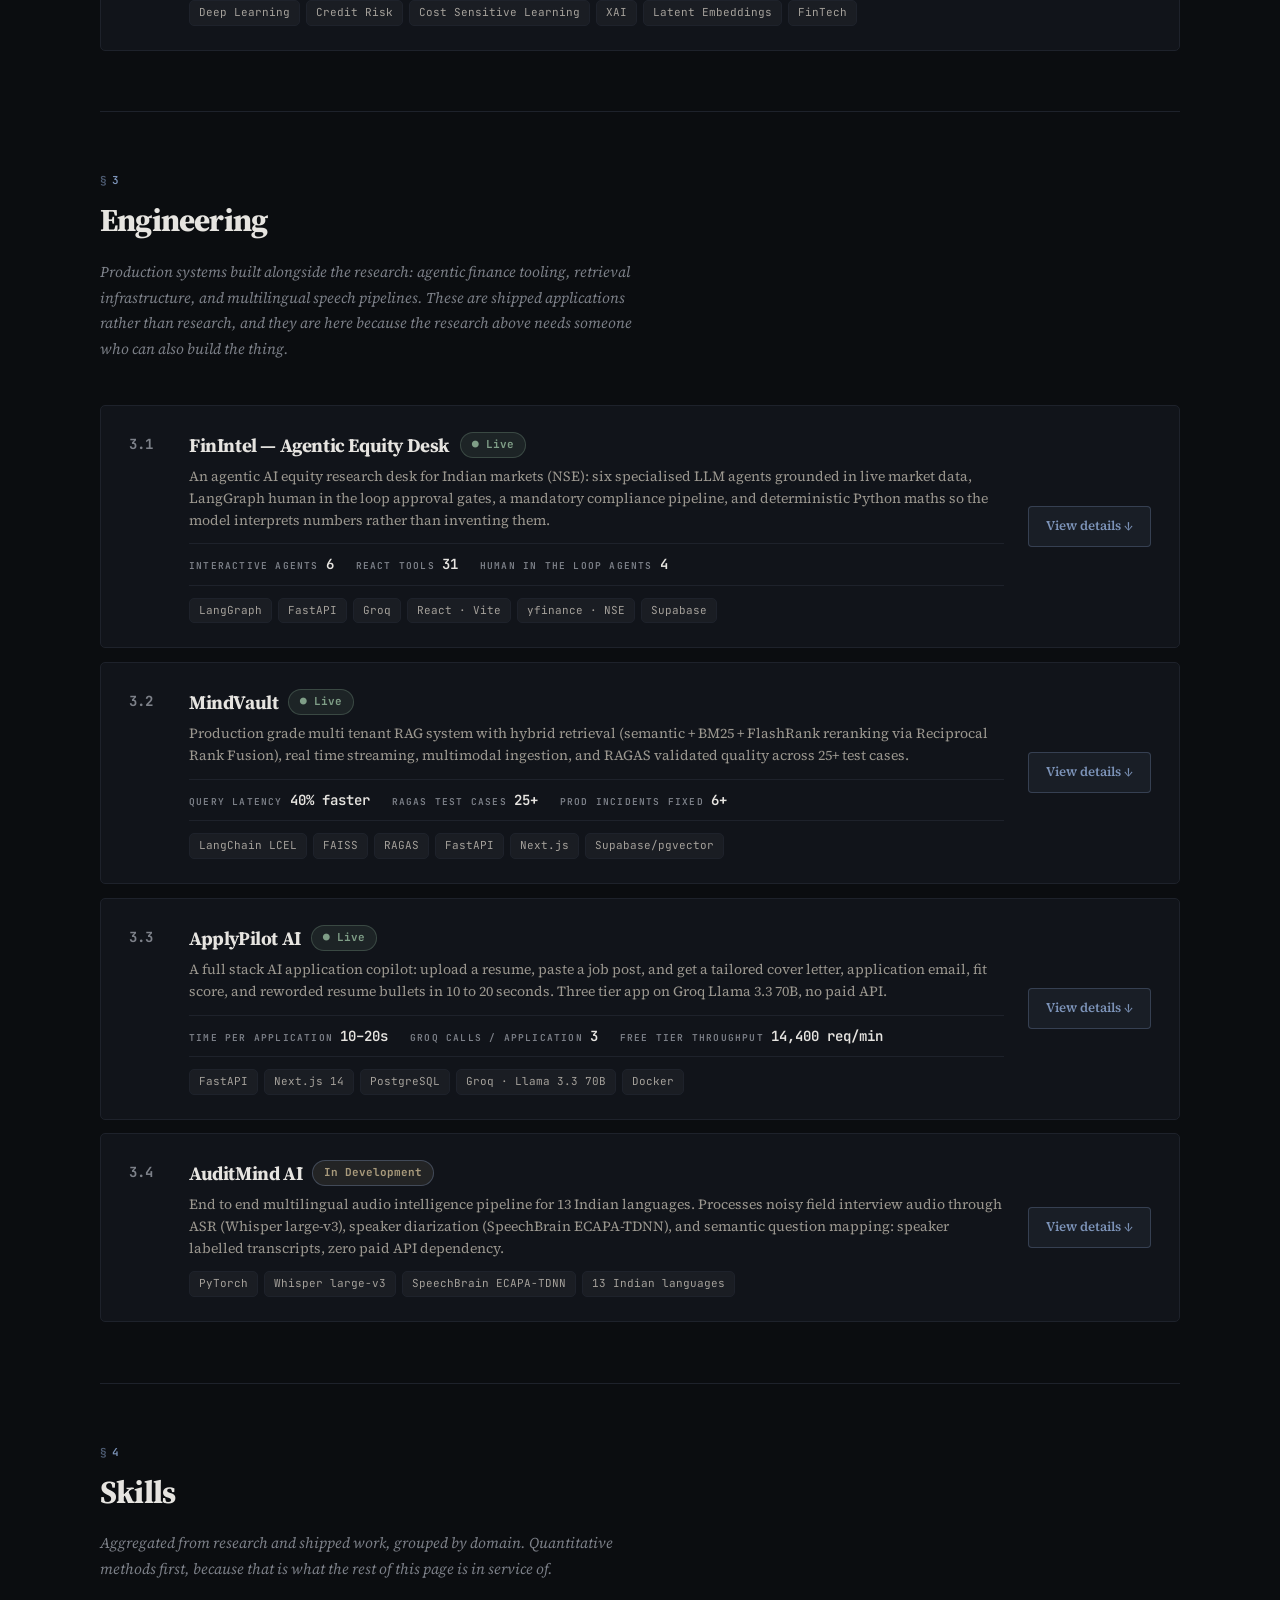
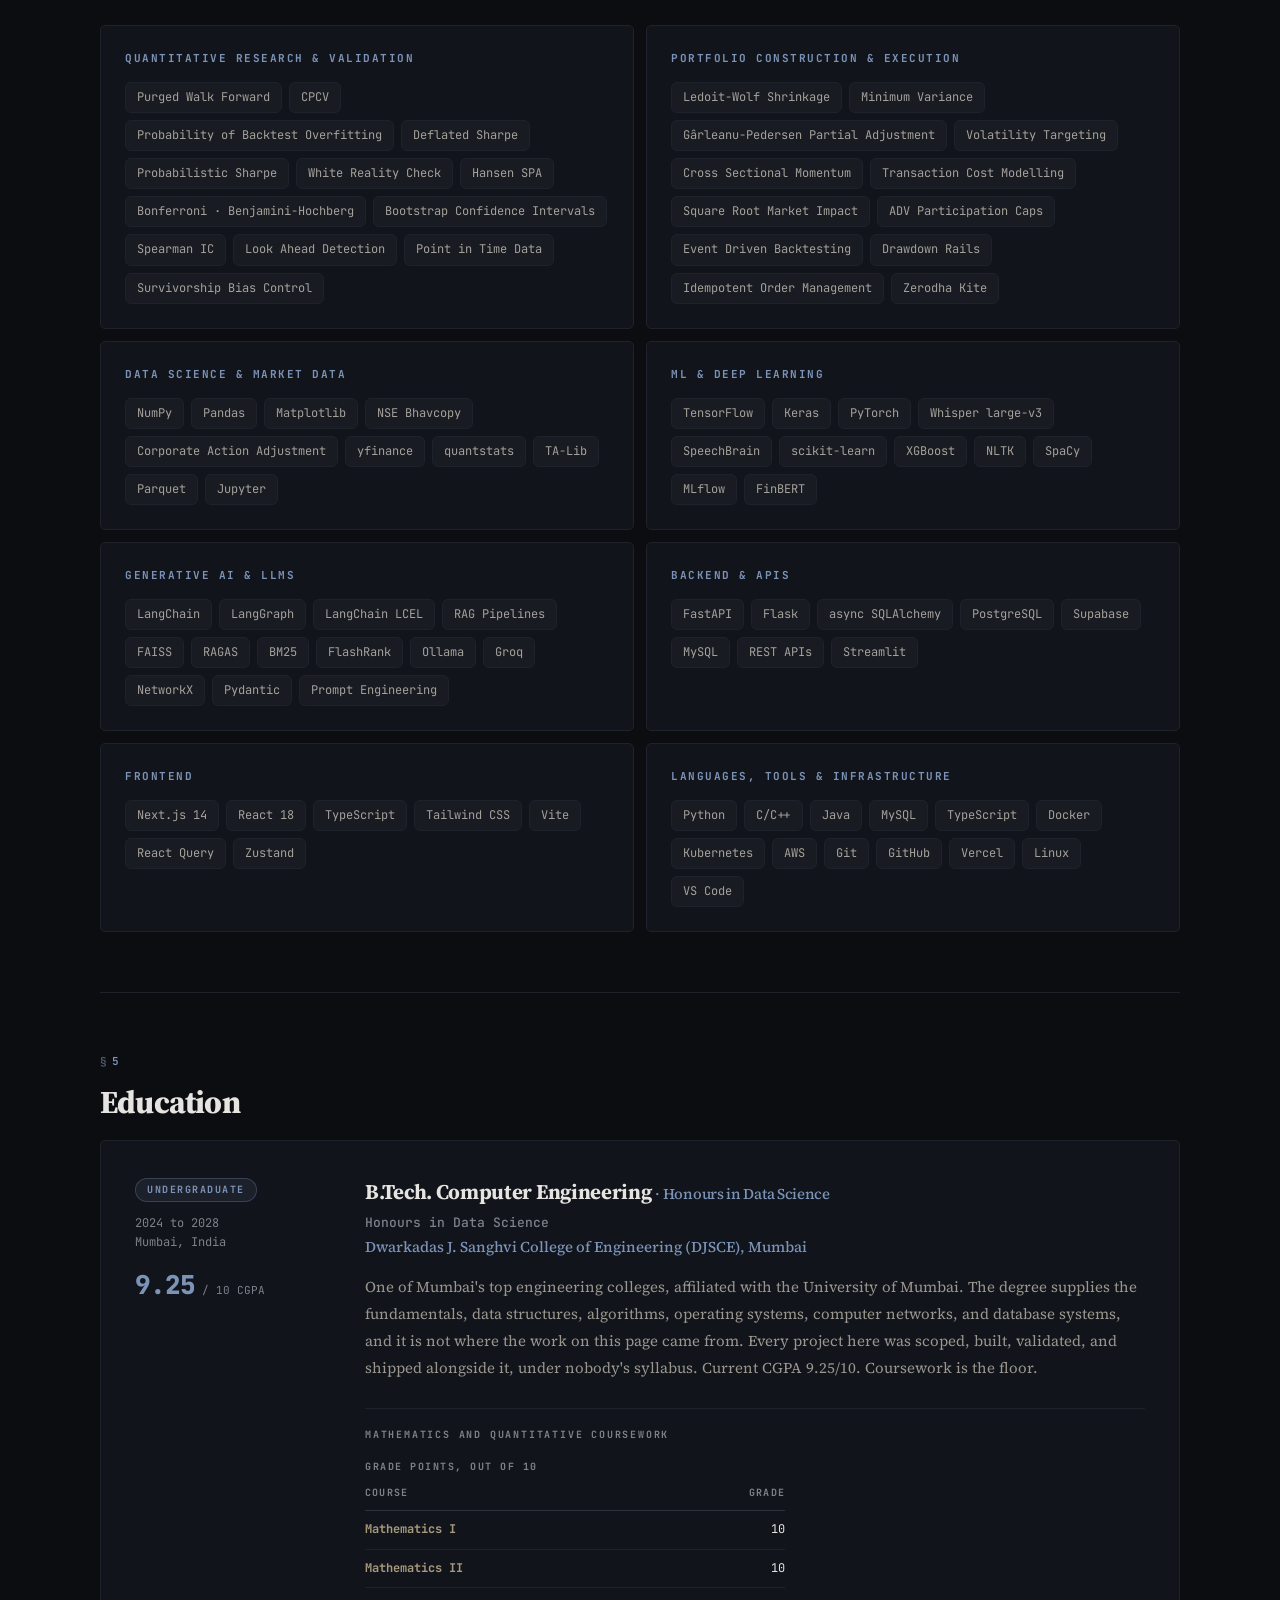
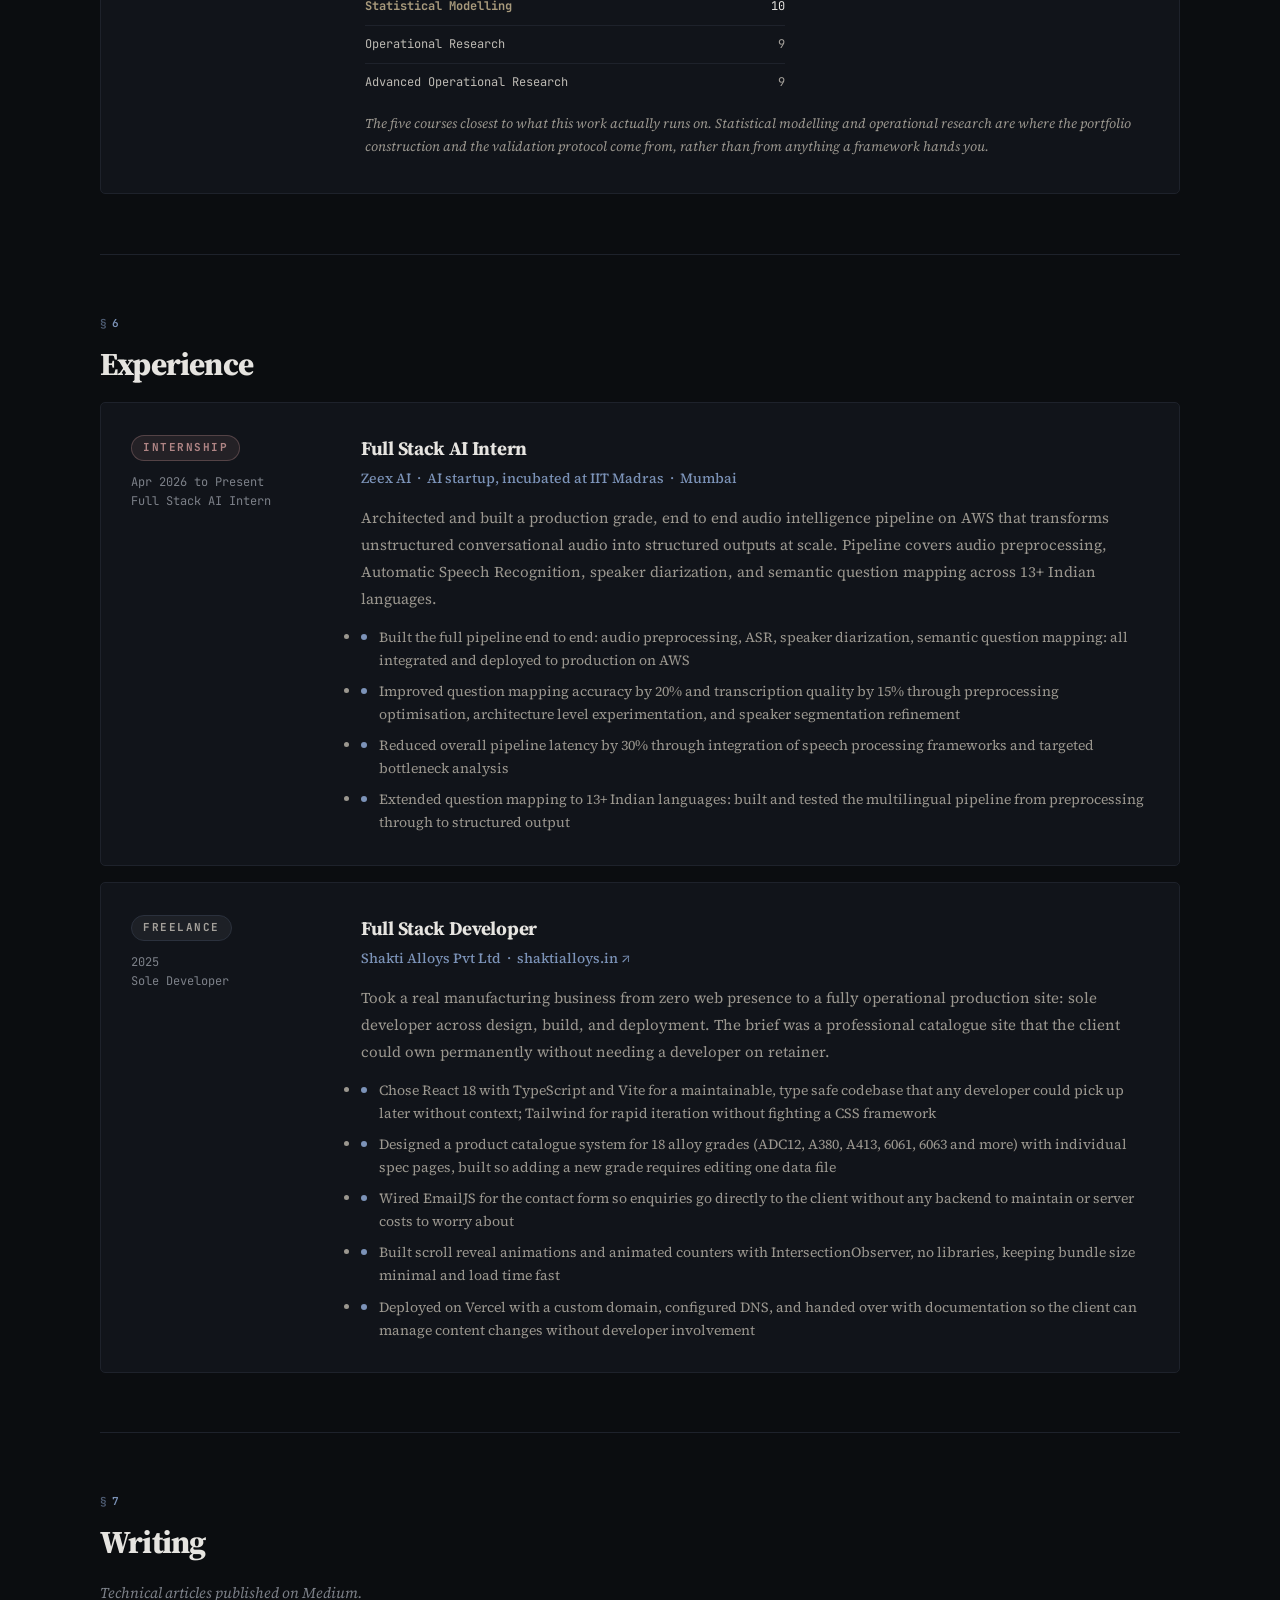
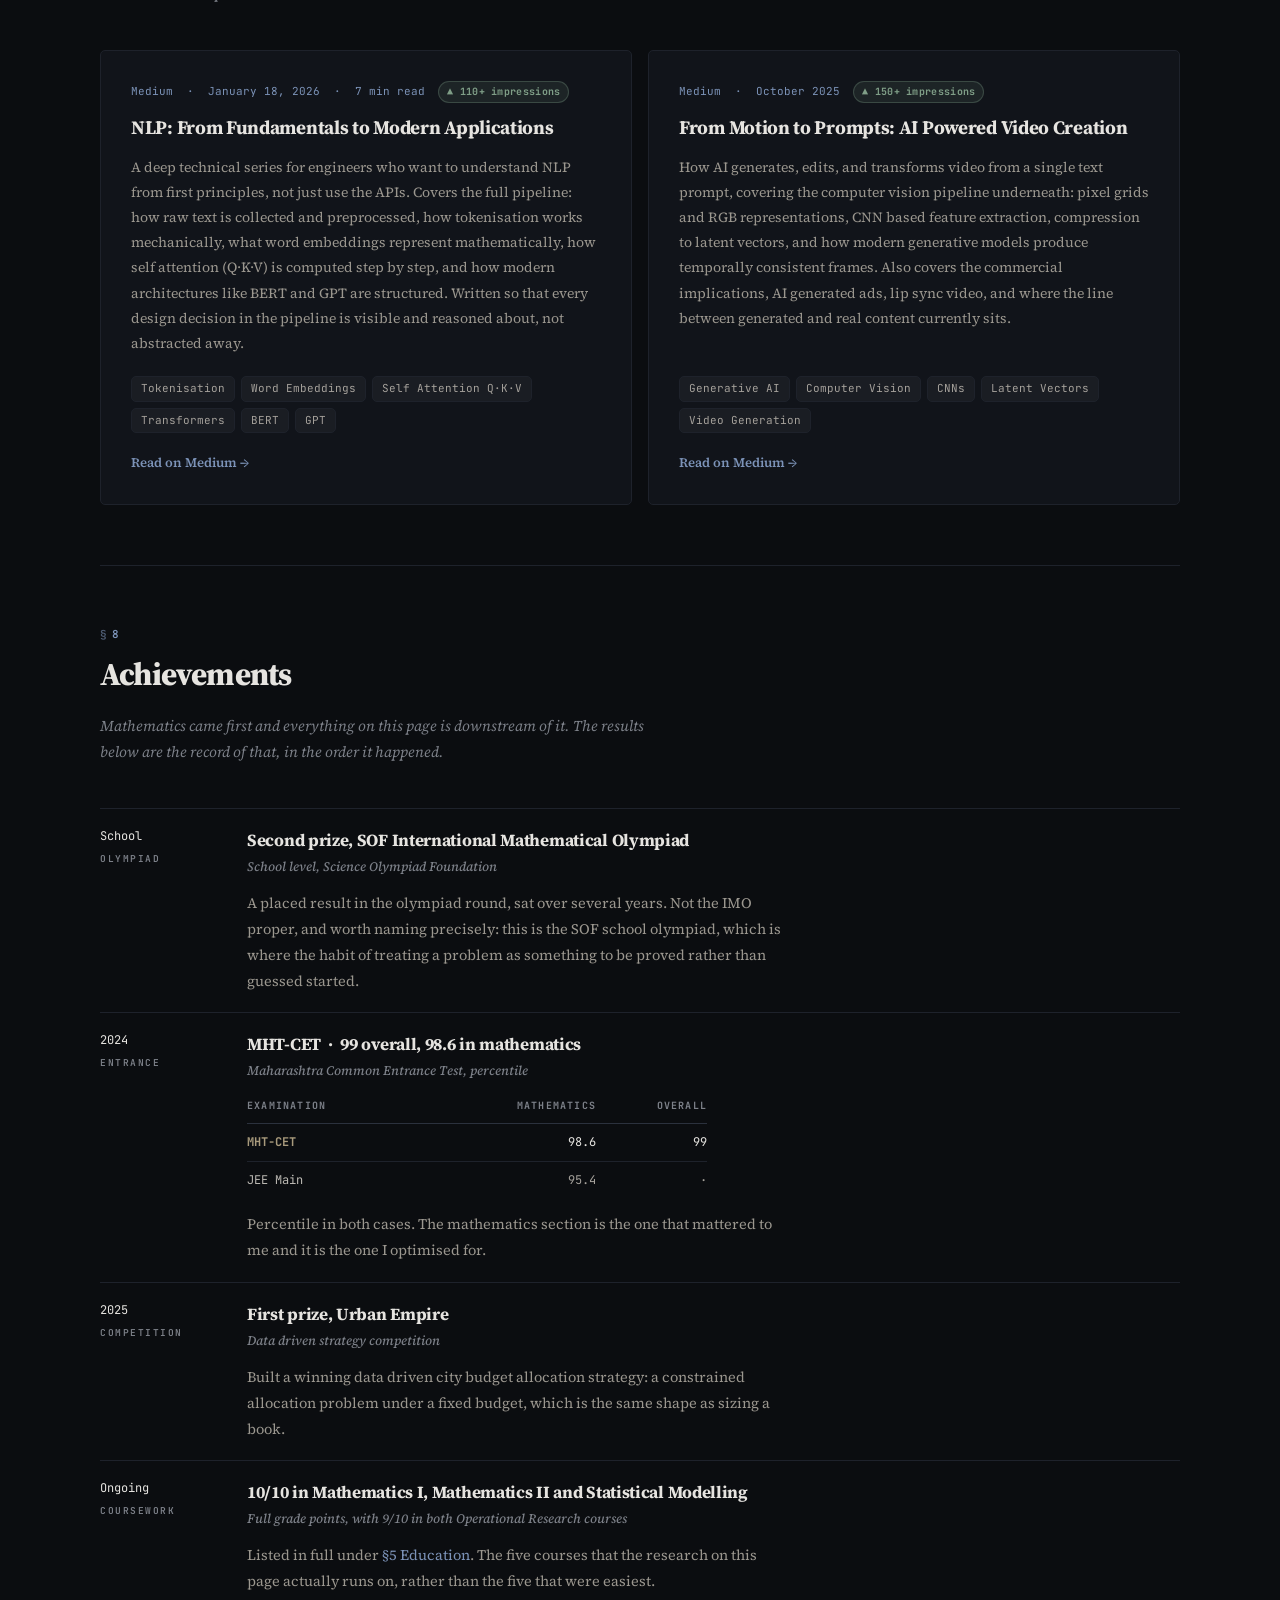
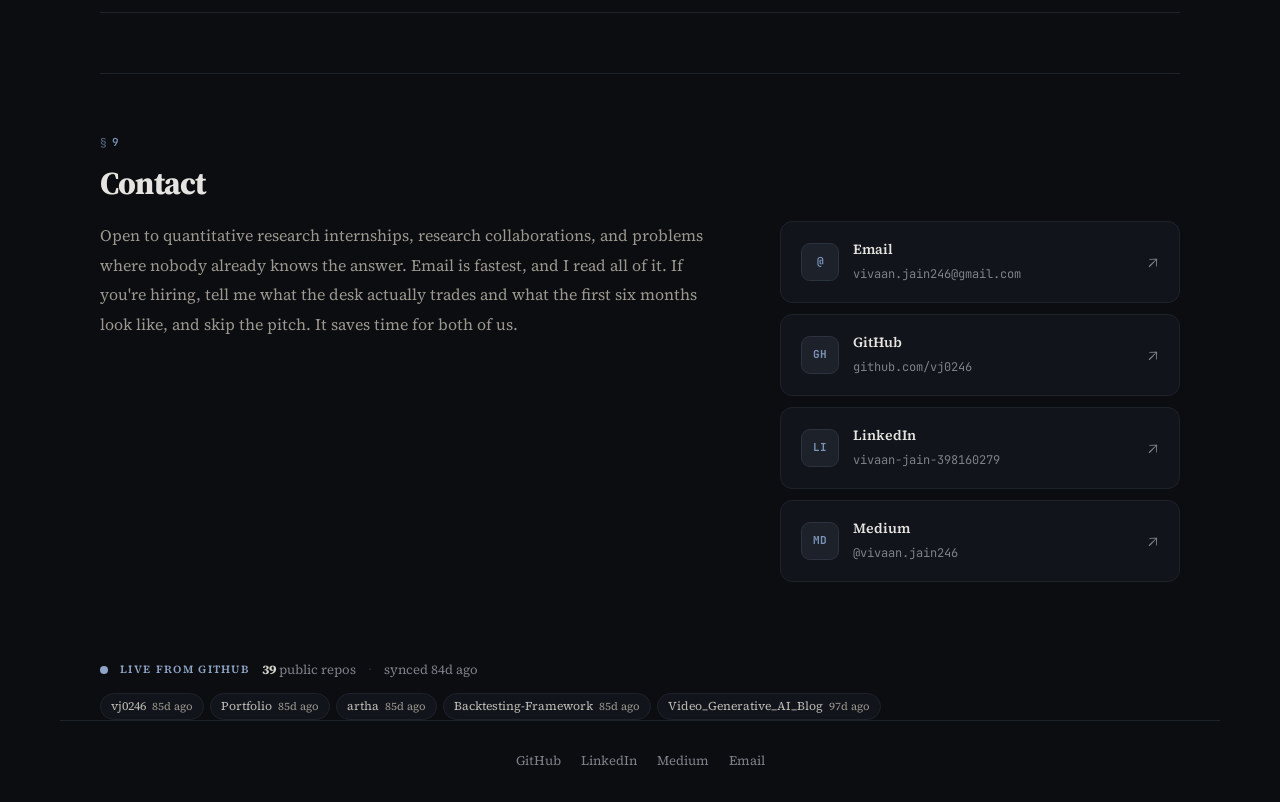
==== commit ecc5e92f: "content(research): remove the loan approval project card The Automated Credit Risk Evaluation card i" ====
--- a/index.html
+++ b/index.html
@@ -151,7 +151,6 @@
           <a href="#frontier"><span class="toc-num">2</span><span class="toc-title">Research</span></a>
           <ul class="toc-cards">
             <li><a href="#proj-creditscore"><span class="toc-num">2.1</span><span class="toc-name">Cost Sensitive Deep Learning for Credit Scoring</span><span class="toc-lede">cost sensitive, interpretable by design</span></a></li>
-            <li><a href="#proj-loanrisk"><span class="toc-num">2.2</span><span class="toc-name">Automated Credit Risk Evaluation for Loan Approval</span><span class="toc-lede">the baseline the research is defined against</span></a></li>
           </ul>
         </li>
         <li class="toc-section">
@@ -676,7 +675,7 @@
 <section id="frontier">
   <p class="section-eyebrow"><span class="sec-sign">§</span>2</p>
   <h2 class="section-title">Research</h2>
-  <p class="section-sub">Independent research under the ACM Research Core programme, and the conventional baseline it is defined against. The second card is on the page precisely because the first one exists to break it.</p>
+  <p class="section-sub">Independent research under the ACM Research Core programme.</p>
 
   <div class="proj-list">
 
@@ -779,98 +778,6 @@
               <div class="metric-row"><span class="metric-label">Architecture</span><span class="metric-val pos">Designed</span></div>
               <div class="metric-row"><span class="metric-label">Implementation</span><span class="metric-val amber">In progress</span></div>
             </div>
-          </div>
-        </div>
-      </div>
-    </details>
-
-    <details class="proj-card" id="proj-loanrisk">
-      <summary class="proj-summary">
-        <div class="ps-left">
-          <span class="proj-num">2.2</span>
-          <div class="proj-info">
-            <div class="proj-title-row">
-              <span class="proj-name" role="heading" aria-level="3">Automated Credit Risk Evaluation for Loan Approval</span>
-              <span class="badge freelance">Foundation work</span>
-            </div>
-            <p class="proj-tagline">Binary classification on historical loan applications: income, loan amount, credit history, education, employment and property area in, an approve or reject decision out. A full supervised pipeline from EDA through feature engineering to a Flask app that serves the trained model. This is the standard formulation of credit scoring, and it is here because the research above exists to attack what it gets wrong.</p>
-            <div class="proj-figures"><span class="fig"><span class="fig-label">Task</span><span class="fig-val">Binary</span></span><span class="fig"><span class="fig-label">Objective</span><span class="fig-val flat">Symmetric</span></span><span class="fig"><span class="fig-label">Temporal modelling</span><span class="fig-val flat">None</span></span></div>
-            <div class="proj-tags">
-              <span class="tag">Binary Classification</span><span class="tag">Feature Engineering</span>
-              <span class="tag">Flask</span><span class="tag">scikit-learn</span>
-            </div>
-          </div>
-        </div>
-        <span class="expand-label">
-          <span class="close-text">View details ↓</span>
-          <span class="open-text">Close ↑</span>
-        </span>
-      </summary>
-
-      <div class="proj-detail">
-        <div>
-          <div class="detail-block">
-            <div class="detail-h">What it does</div>
-            <div class="detail-text">
-              <p>An end to end supervised learning pipeline over historical loan application data: exploratory analysis, preprocessing, feature engineering, and a binary classifier that predicts whether an application should be approved. A Flask interface wraps the trained model so applicant details can be entered and scored directly, which is the part that turns a notebook into something a person can actually use.</p>
-            </div>
-          </div>
-          <div class="detail-block">
-            <div class="detail-h">Pipeline</div>
-            <div class="arch-diagram">
-              <div class="arch-flow">
-                <div class="arch-node">Loan Applications<br><small>applicant + loan features</small></div>
-                <span class="arch-arr">→</span>
-                <div class="arch-node">EDA · Preprocessing<br><small>missing values · encoding</small></div>
-                <span class="arch-arr">→</span>
-                <div class="arch-node key">Classifier<br><small>approve / reject</small></div>
-                <span class="arch-arr">→</span>
-                <div class="arch-node">Flask App<br><small>form in, prediction out</small></div>
-              </div>
-              <div class="arch-note">
-                Deliberately the textbook formulation: one dataset, a symmetric objective, and accuracy style classification metrics. Stated plainly rather than dressed up, because the interesting question is what that formulation cannot do.
-              </div>
-            </div>
-          </div>
-          <div class="detail-block">
-            <div class="detail-h">Why it sits next to the research</div>
-            <div class="null-box">
-              <div class="nb-label">Three assumptions this model makes that lending does not support</div>
-              <ul class="detail-bullets">
-                <li>It optimises a symmetric objective. Approving a defaulter and rejecting a creditworthy borrower cost different amounts, and the ratio moves with the size of the loan. R1 replaces this with an instance dependent asymmetric loss trained directly on economic loss</li>
-                <li>It treats borrower risk as stationary. A single snapshot of features carries no notion of debt accumulating faster over time, which is how distress actually shows up before a default. R1 adds an explicit debt acceleration module</li>
-                <li>Whatever explanation it offers is post hoc. A classifier plus SHAP produces an approximation of a decision, not the decision itself, which is the wrong side of the line for a regulated credit decision. R1 makes interpretability part of the forward pass</li>
-              </ul>
-              <div class="detail-text" style="margin-top:14px">
-                <p>Kept on the page for that contrast. The honest description is a competent, conventional credit scoring pipeline with a working demo, and the value of having built it is knowing precisely which of its assumptions to go after.</p>
-              </div>
-            </div>
-          </div>
-        </div>
-
-        <div class="detail-sidebar">
-          <div class="sidebar-block">
-            <div class="sb-label">Stack</div>
-            <div class="sb-tags">
-              <span class="tag">Python</span><span class="tag">scikit-learn</span>
-              <span class="tag">Pandas</span><span class="tag">NumPy</span>
-              <span class="tag">Matplotlib</span><span class="tag">Flask</span>
-              <span class="tag">Jupyter</span>
-            </div>
-          </div>
-          <div class="sidebar-block">
-            <div class="sb-label">Scope</div>
-            <div class="sb-metrics">
-              <div class="metric-row"><span class="metric-label">Task</span><span class="metric-val">Binary</span></div>
-              <div class="metric-row"><span class="metric-label">Objective</span><span class="metric-val flat">Symmetric</span></div>
-              <div class="metric-row"><span class="metric-label">Temporal modelling</span><span class="metric-val flat">None</span></div>
-              <div class="metric-row"><span class="metric-label">Explainability</span><span class="metric-val flat">Post hoc</span></div>
-              <div class="metric-row"><span class="metric-label">Served via</span><span class="metric-val">Flask</span></div>
-            </div>
-          </div>
-          <div class="sidebar-block">
-            <div class="sb-label">Links</div>
-            <a href="https://github.com/vj0246/Automated-Credit-Risk-Evaluation-for-Loan-Approval" target="_blank" rel="noopener" class="sb-link">GitHub Repository <span>↗</span></a>
           </div>
         </div>
       </div>
